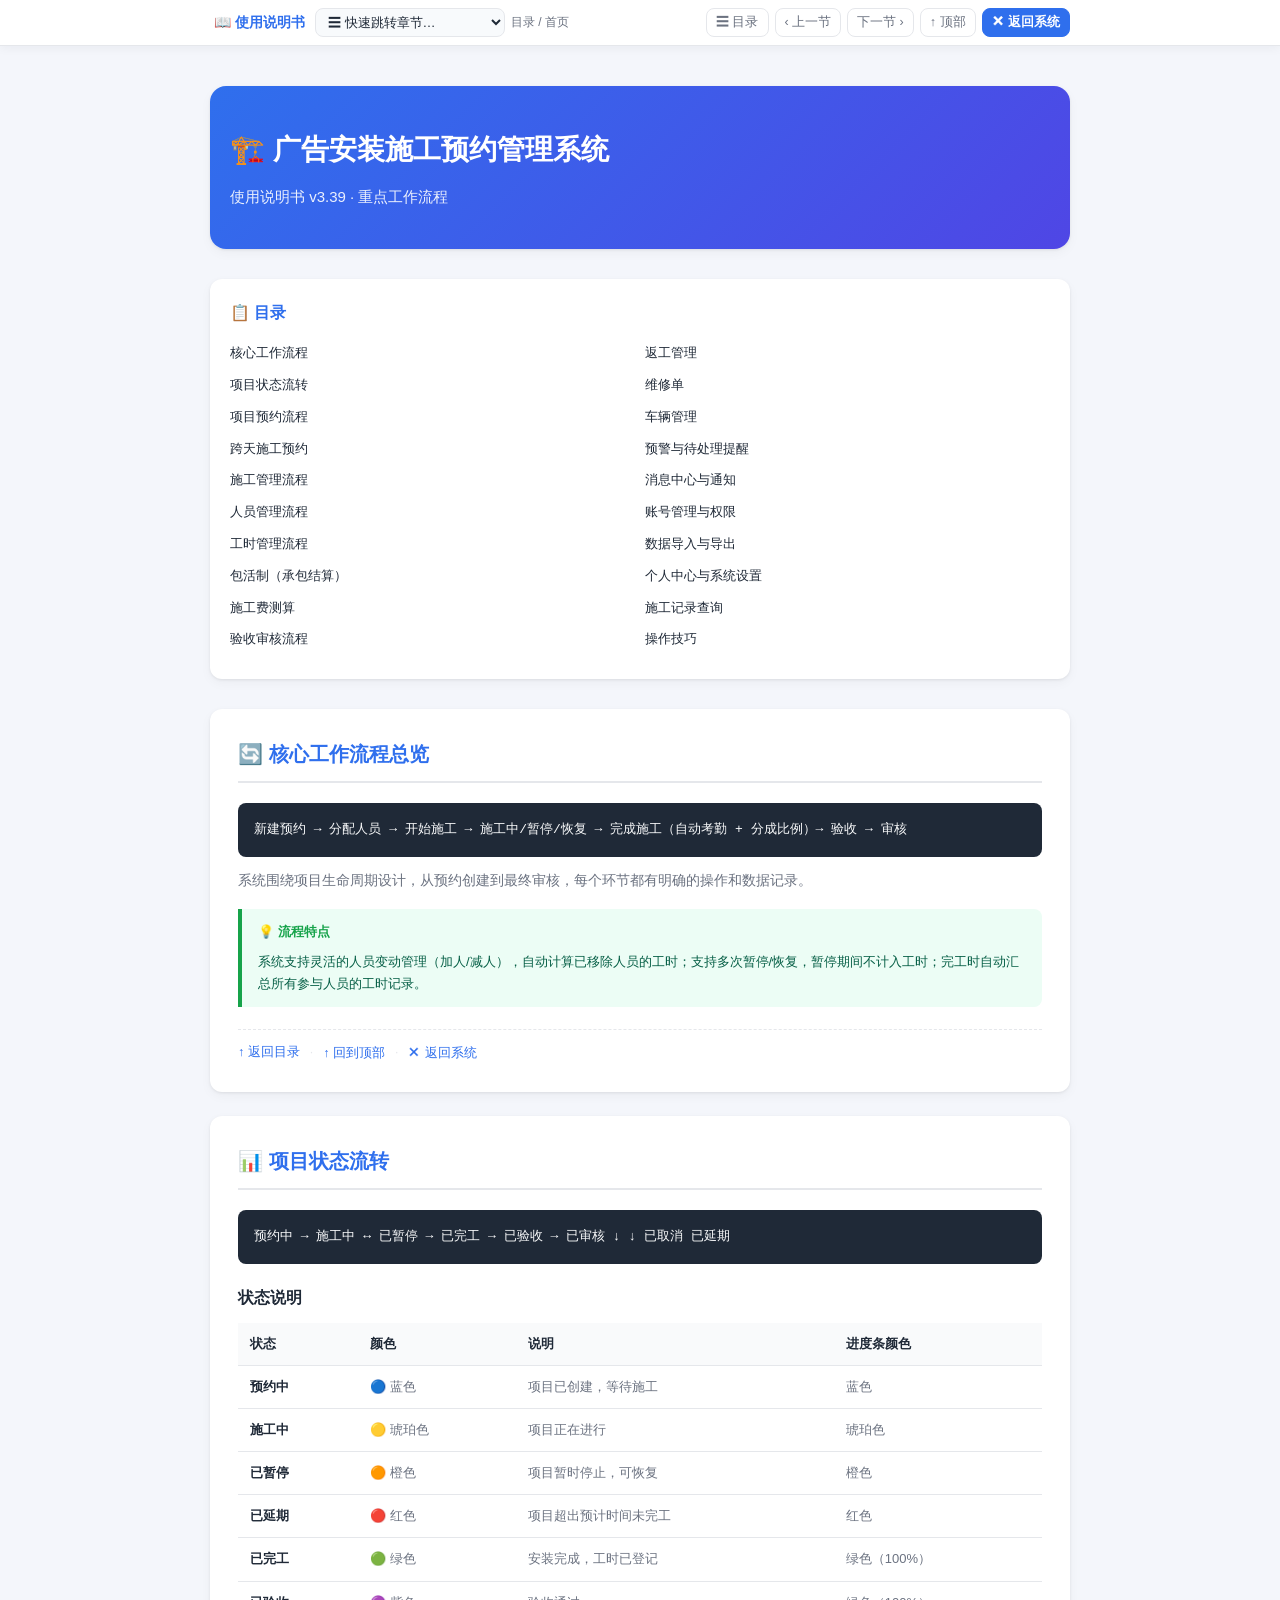
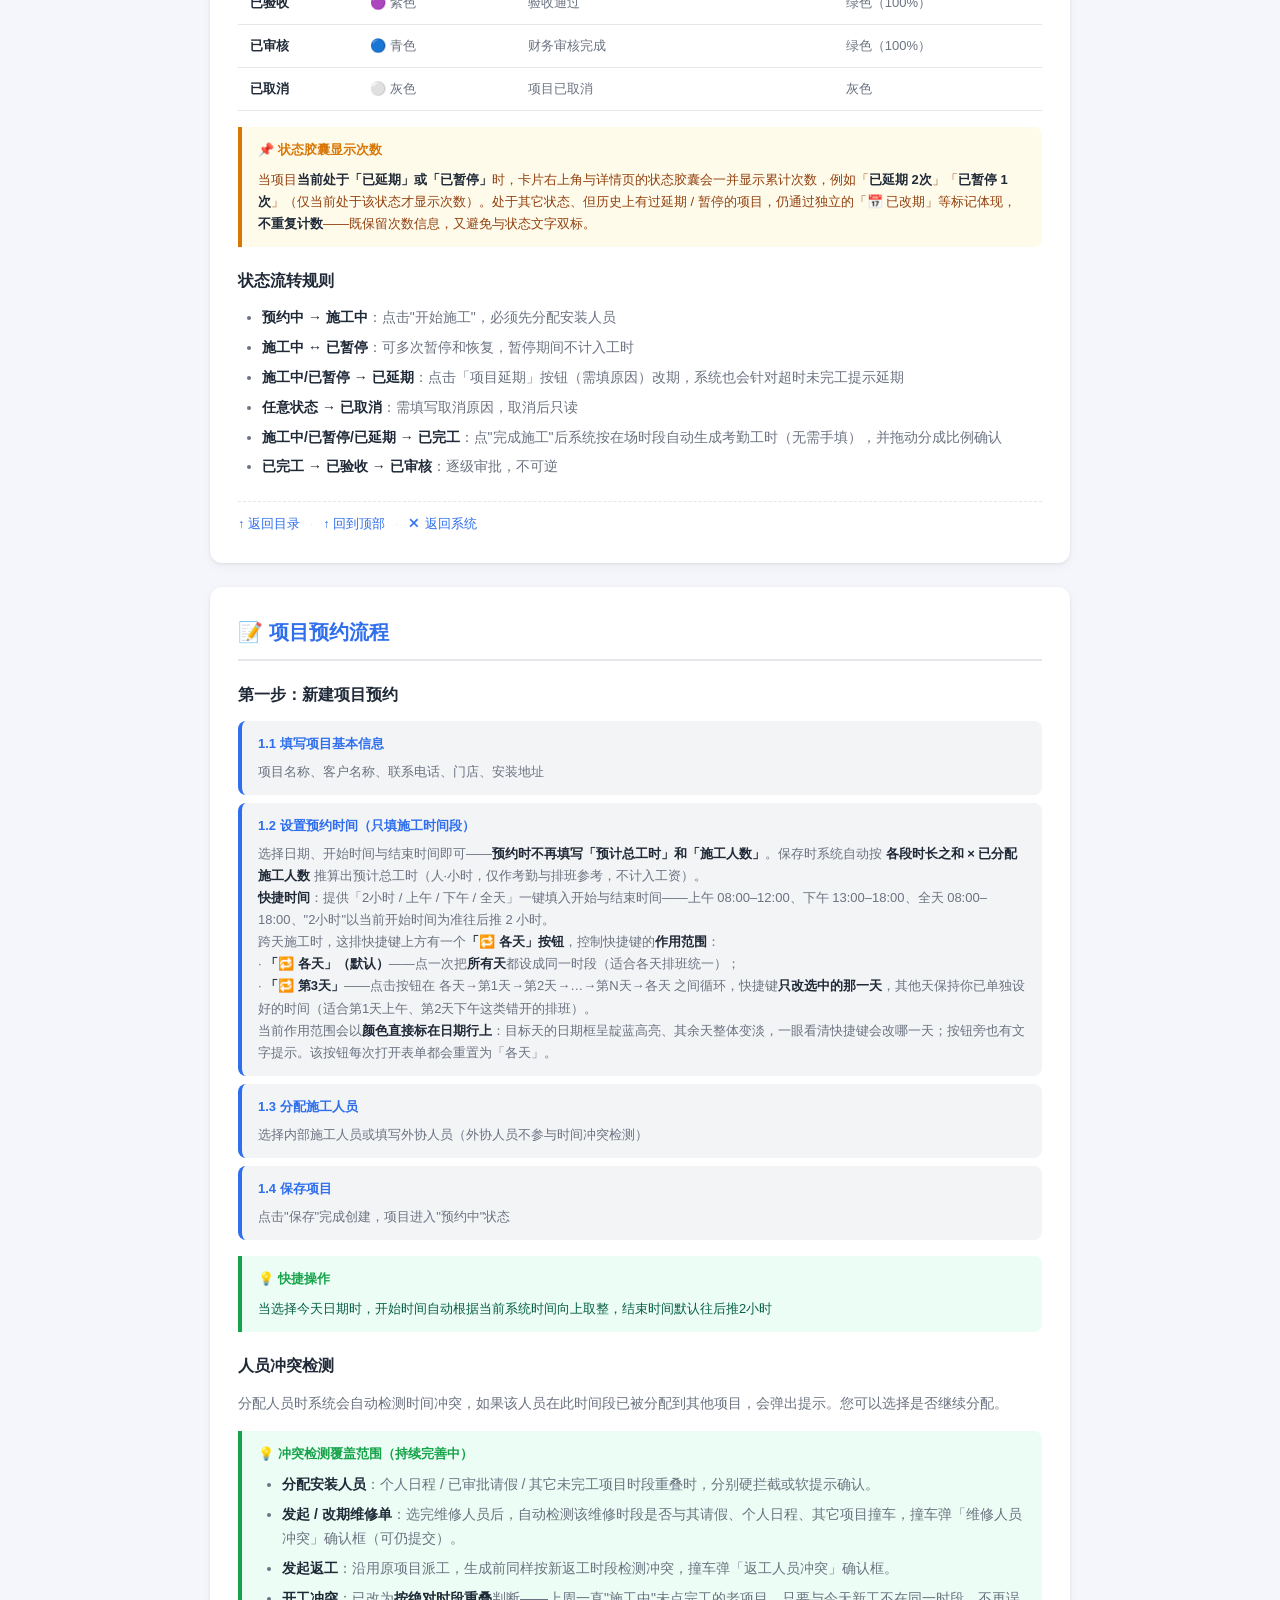
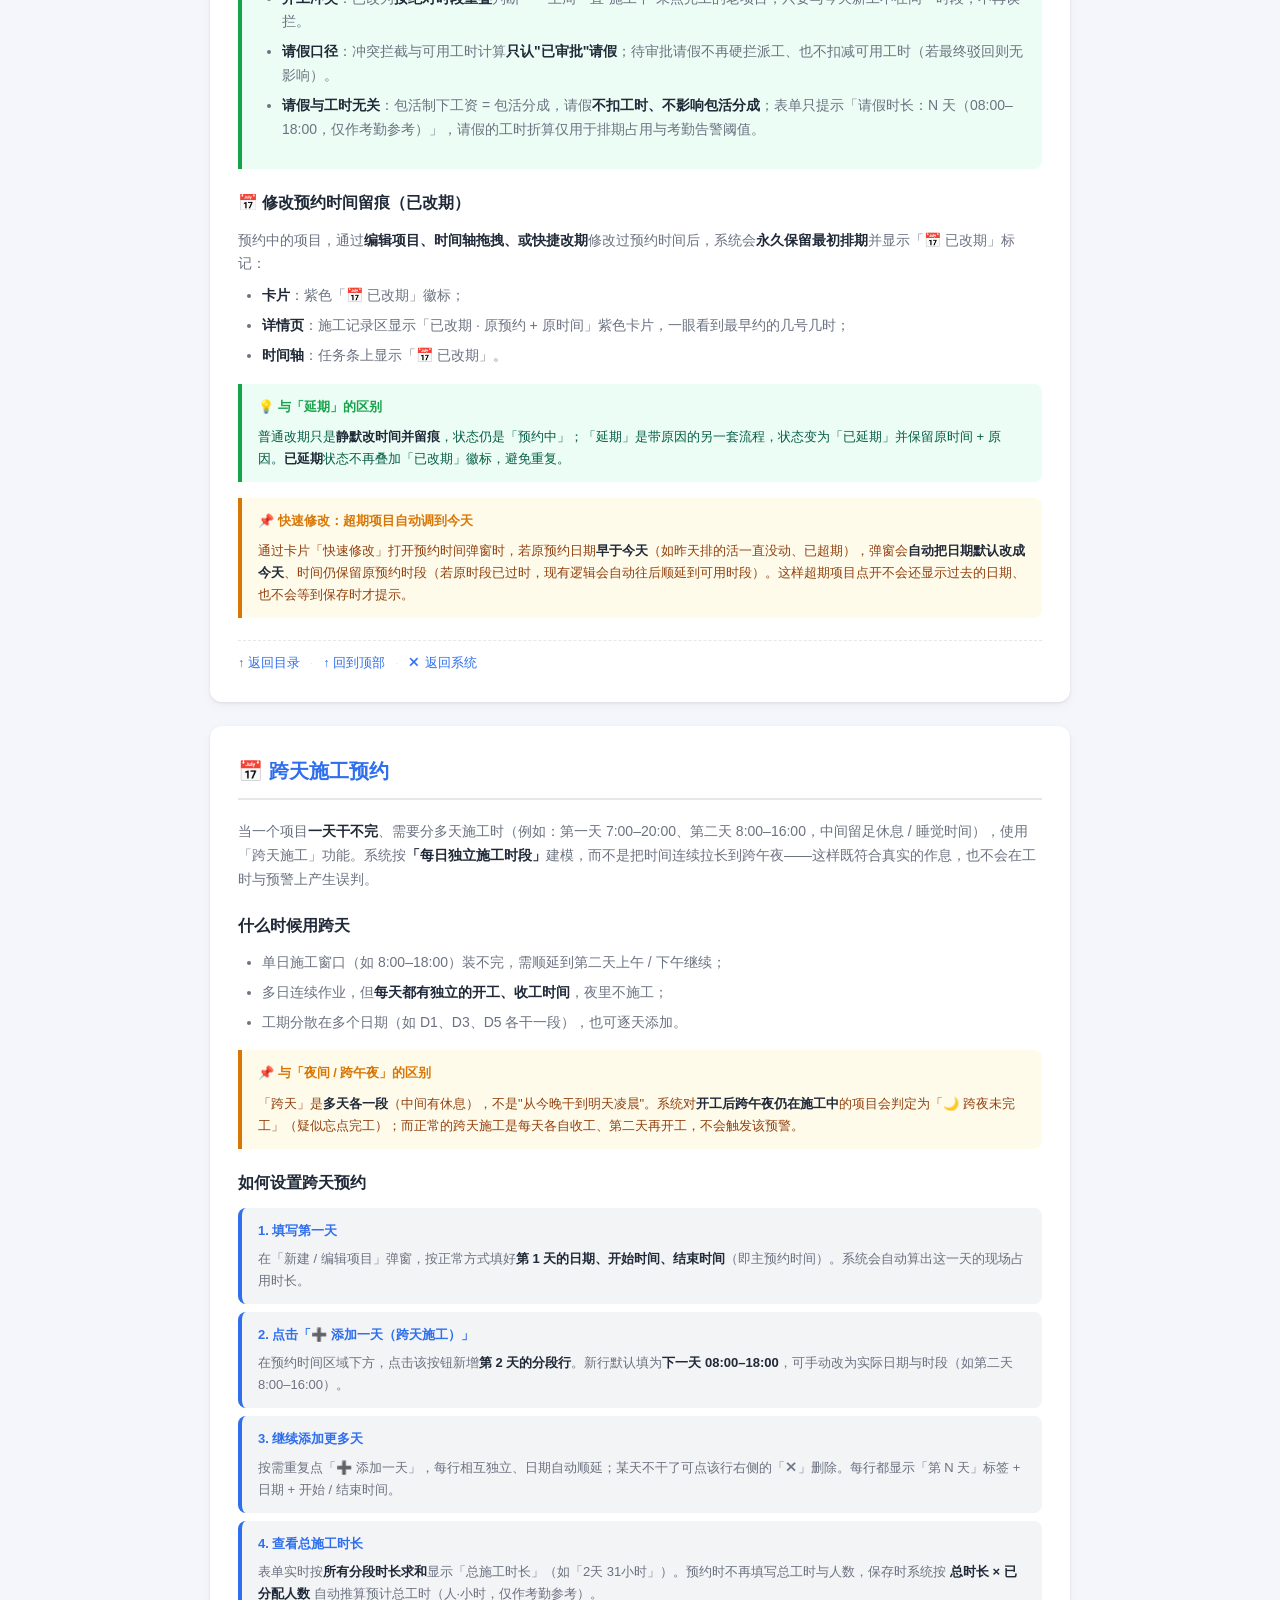
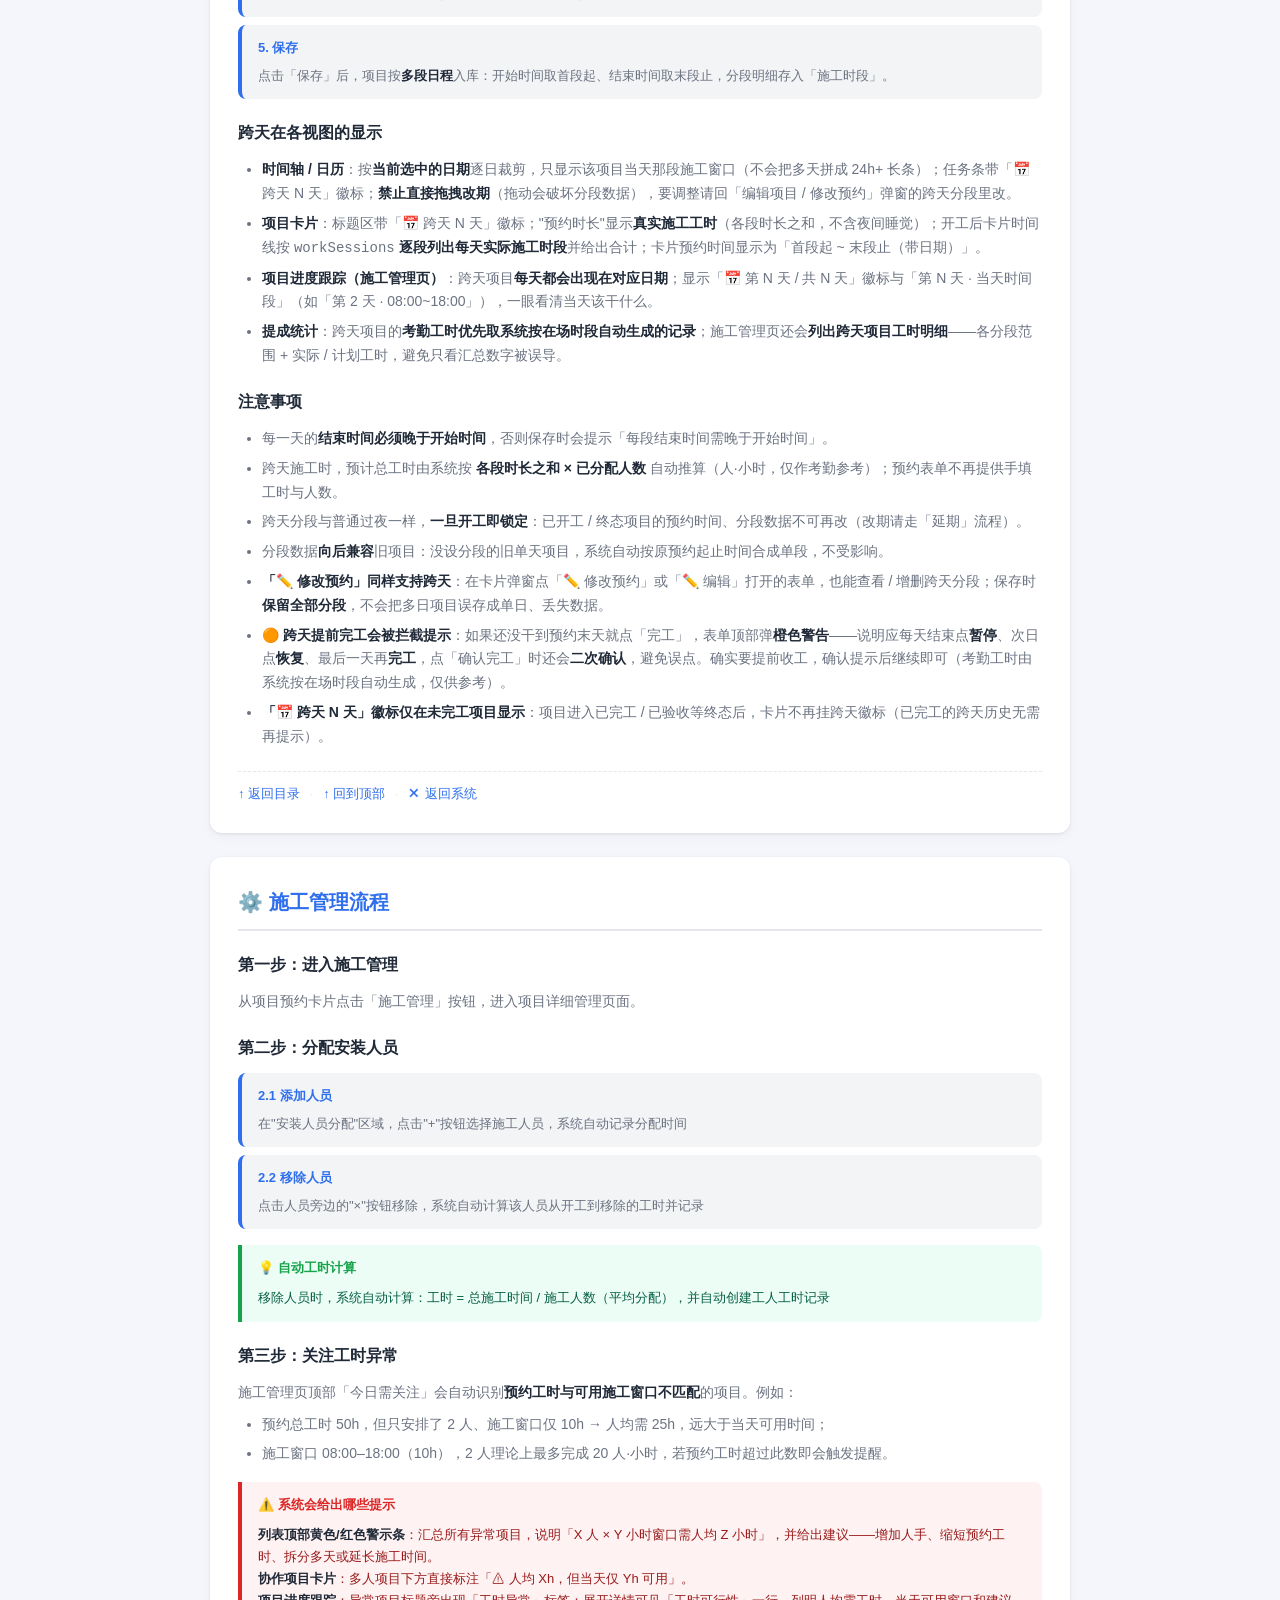
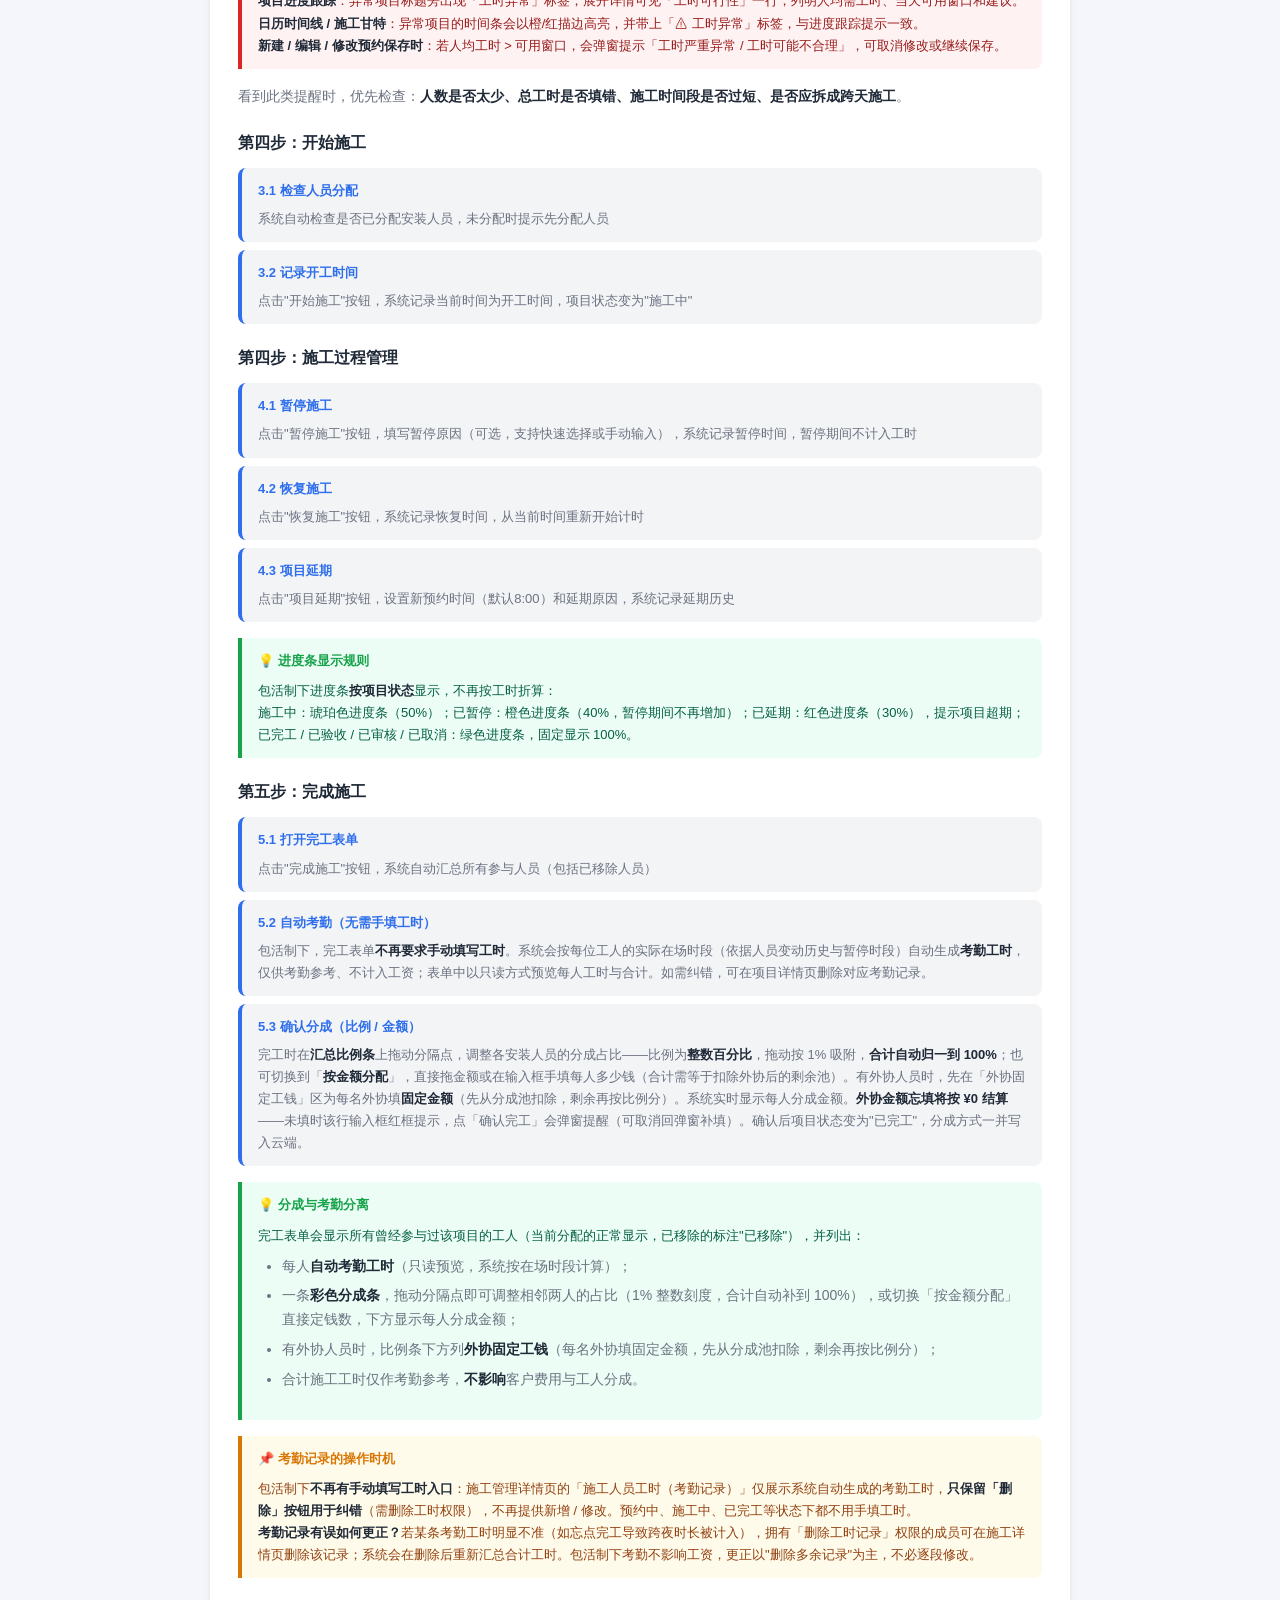
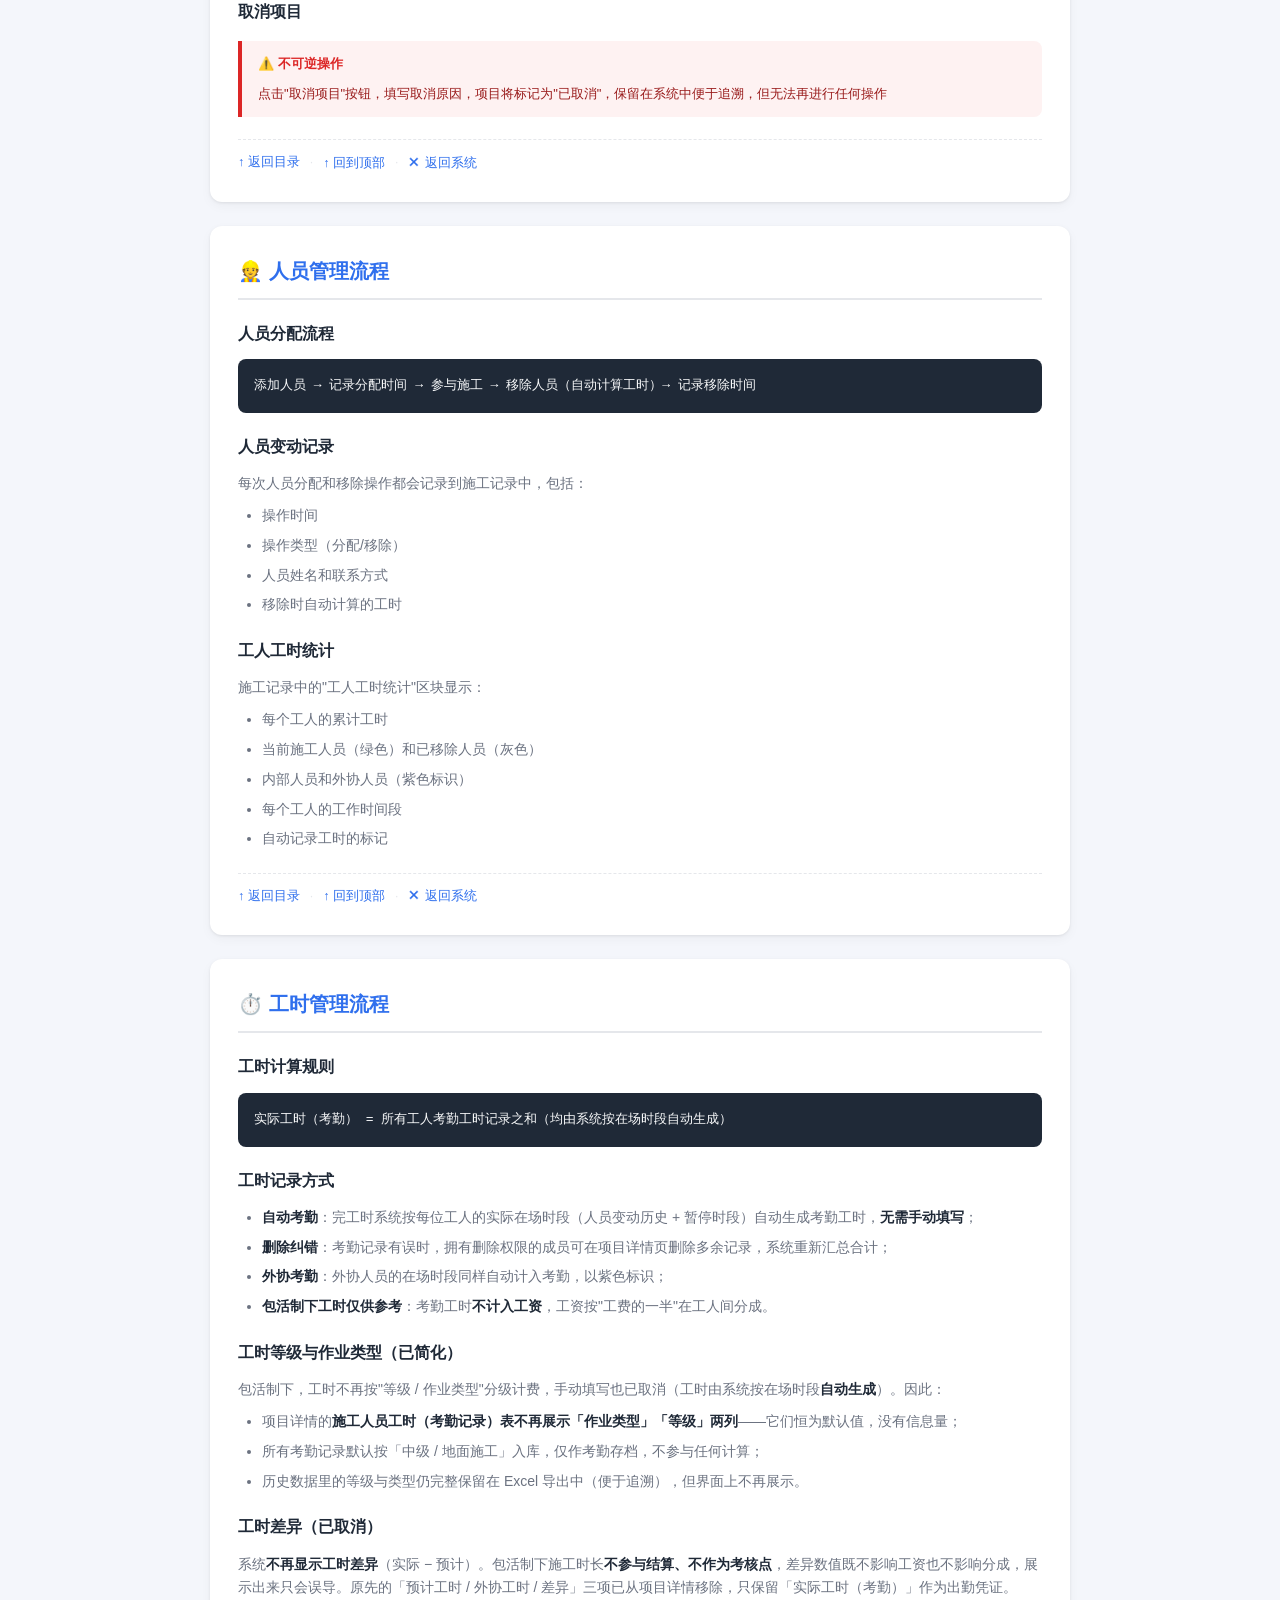
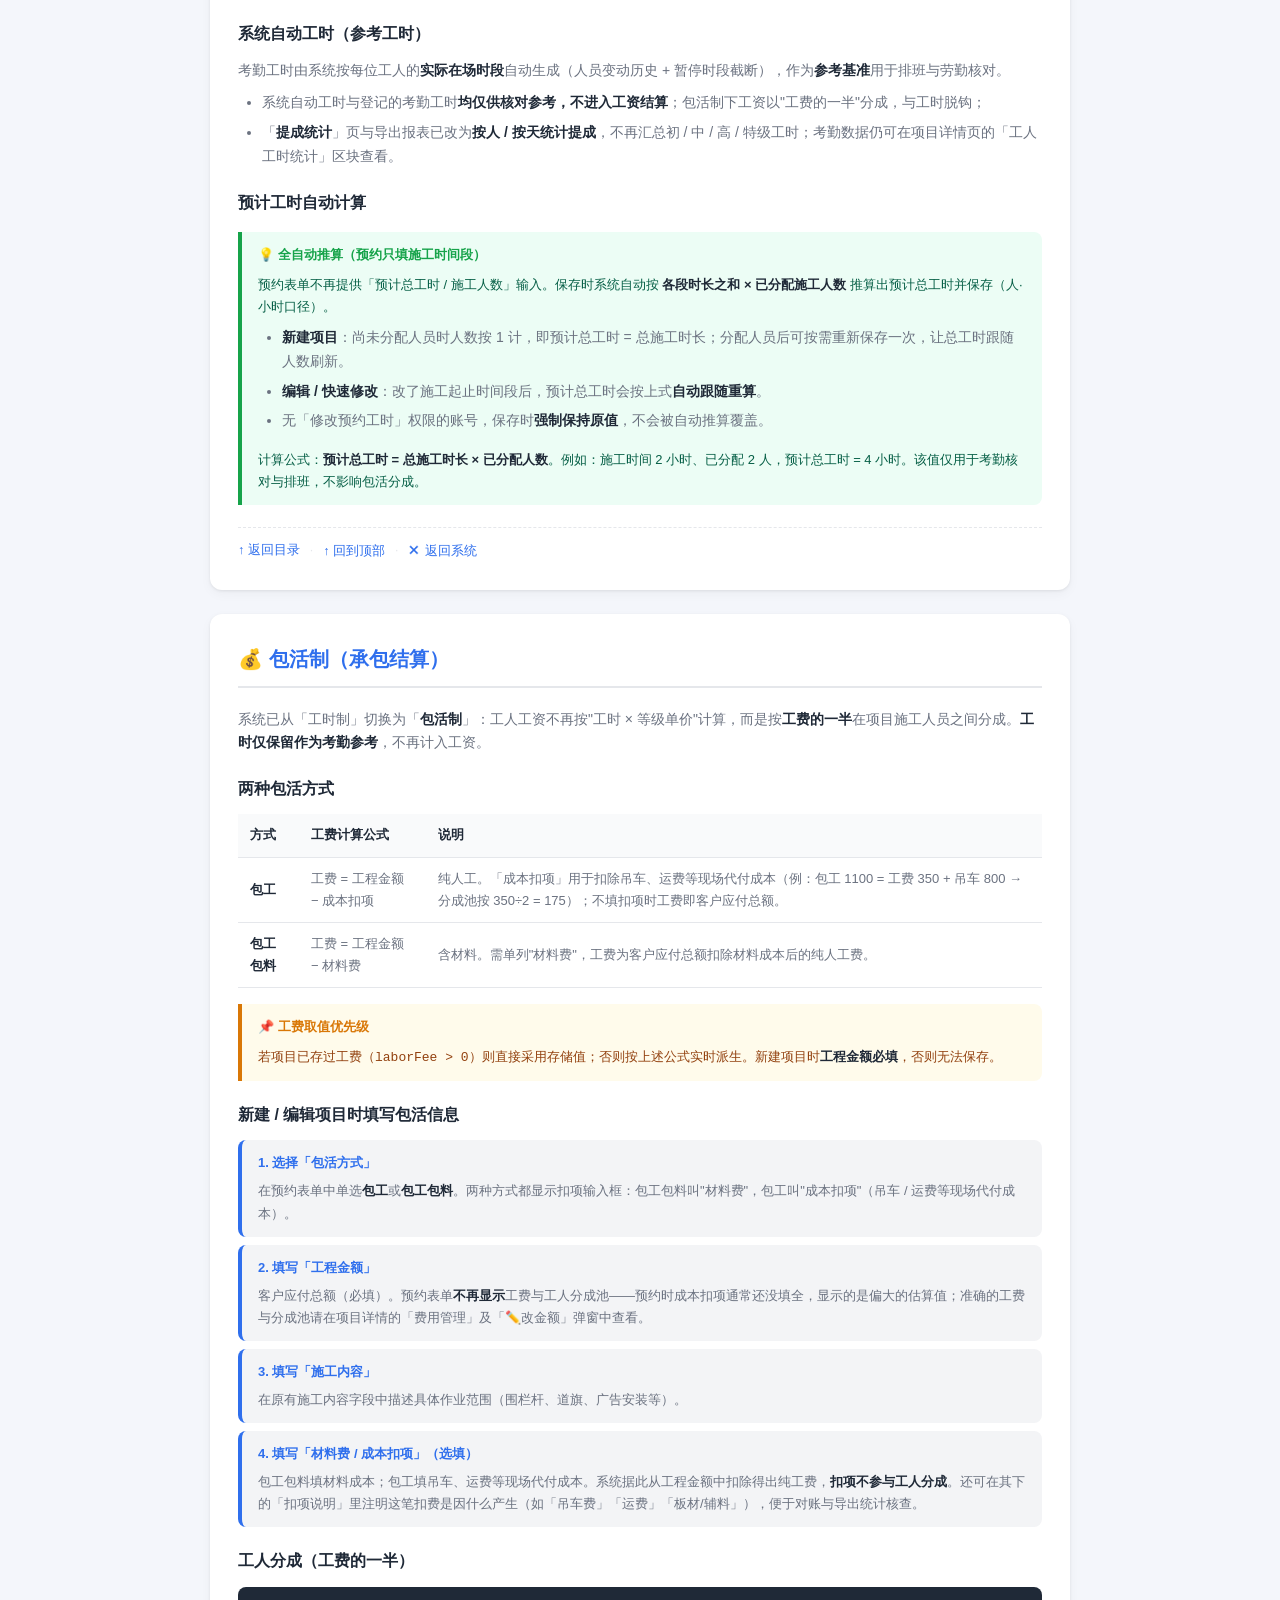
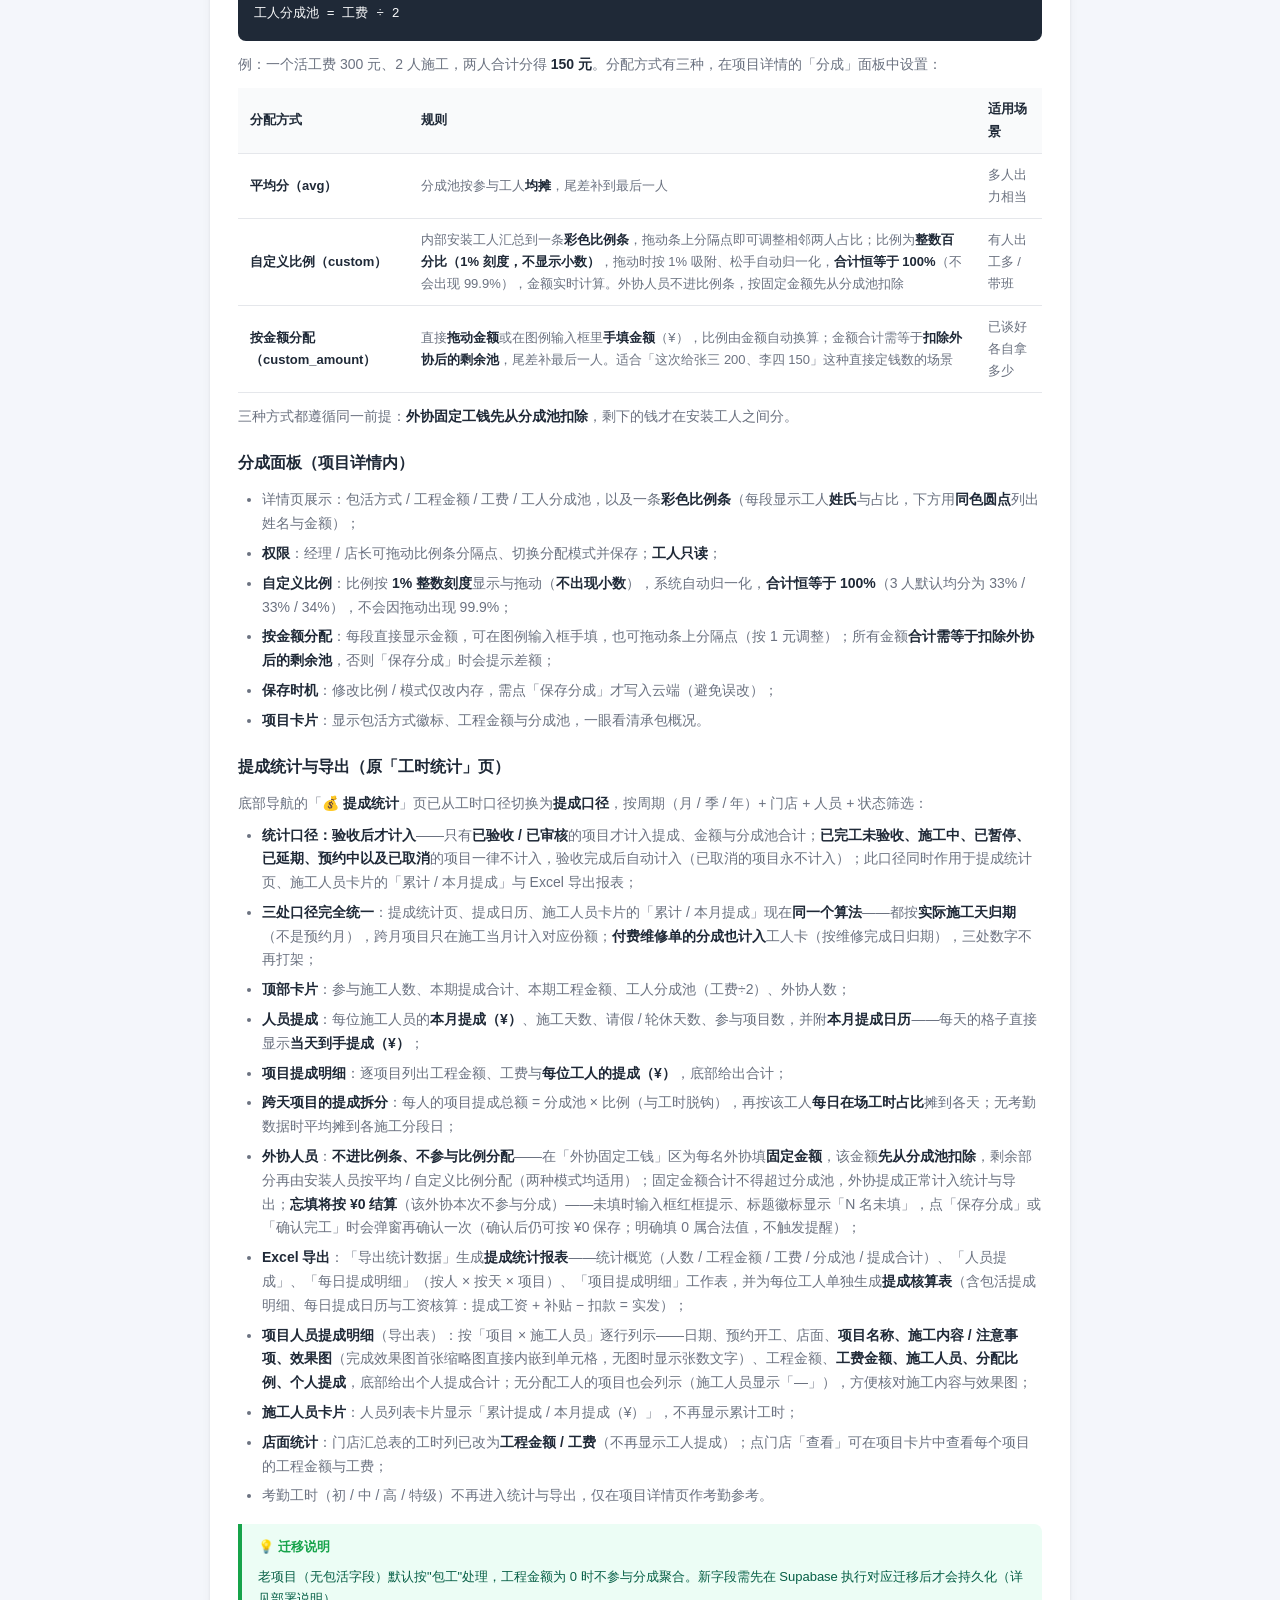
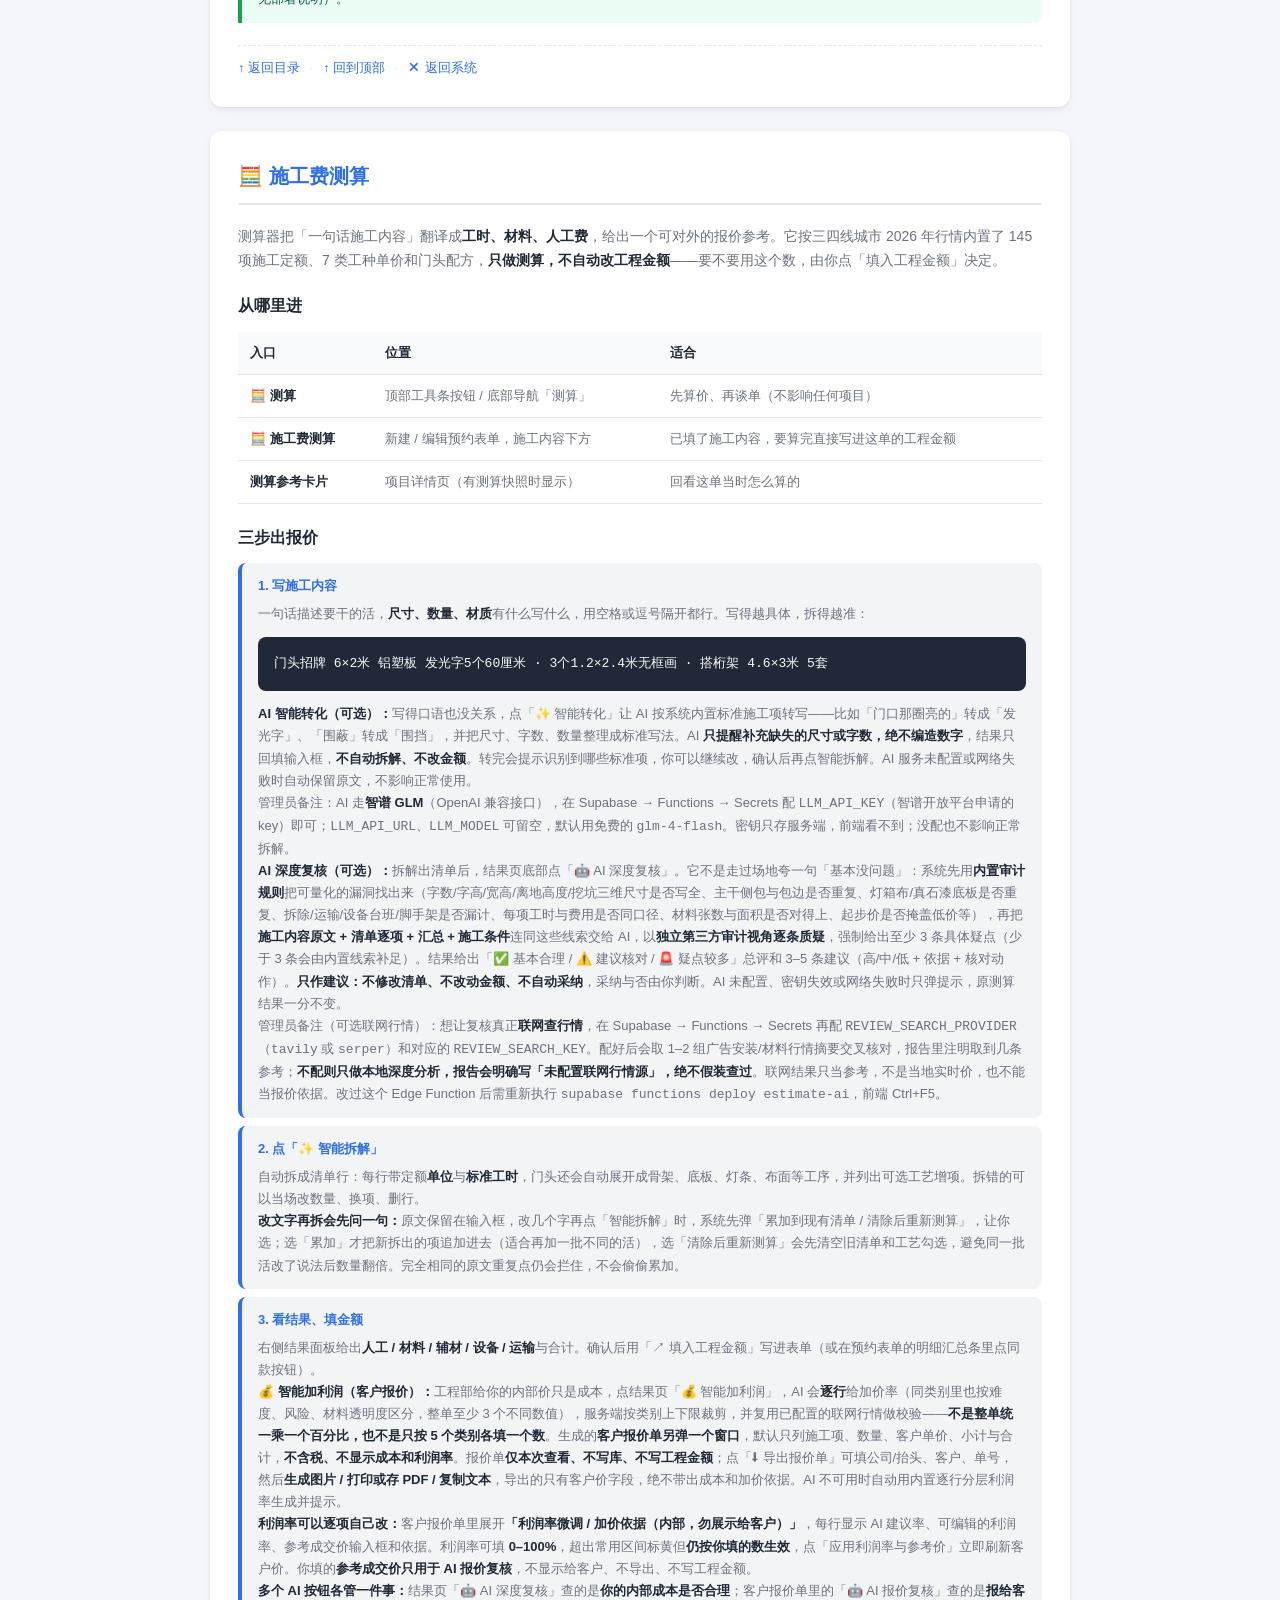
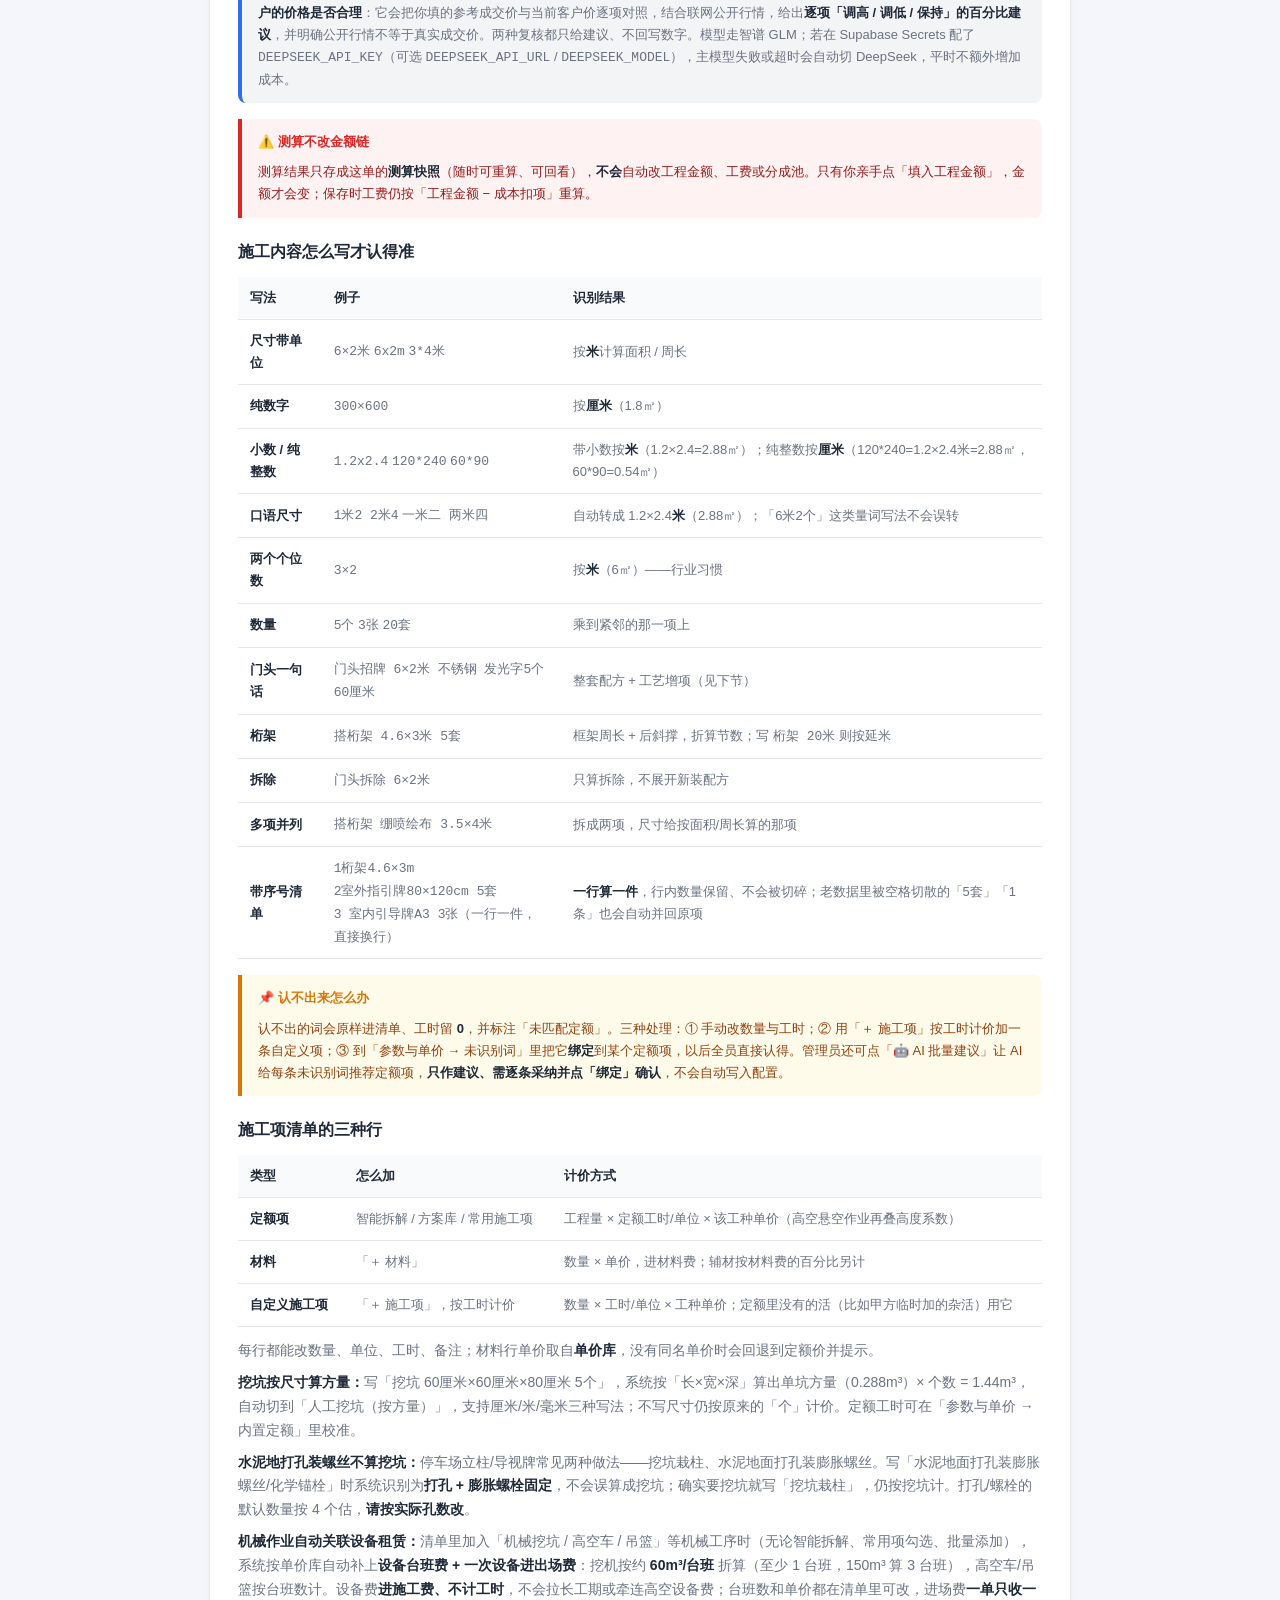
==== help.html @ 2122dee9 "Add files via upload" ====
<!DOCTYPE html>
<html lang="zh-CN">
<head>
  <meta charset="UTF-8" />
  <meta name="viewport" content="width=device-width, initial-scale=1.0" />
  <title>广告安装施工预约管理系统 - 使用说明书</title>
  <style>
    :root {
      --bg: #f4f6fb;
      --card: #ffffff;
      --primary: #2f6fed;
      --primary-dark: #2456c0;
      --text: #1f2937;
      --muted: #6b7280;
      --border: #e5e7eb;
      --success: #16a34a;
      --warn: #d97706;
      --danger: #dc2626;
      --shadow: 0 1px 3px rgba(0, 0, 0, 0.08), 0 4px 12px rgba(0, 0, 0, 0.04);
    }
    * { box-sizing: border-box; }
    body {
      margin: 0;
      font-family: "Microsoft YaHei", "PingFang SC", -apple-system, BlinkMacSystemFont, "Segoe UI", sans-serif;
      background: var(--bg);
      color: var(--text);
      font-size: 14px;
      line-height: 1.7;
    }
    .container {
      max-width: 900px;
      margin: 0 auto;
      padding: 40px 20px;
    }
    .header {
      background: linear-gradient(135deg, var(--primary), #4f46e5);
      color: white;
      padding: 40px 20px;
      margin-bottom: 30px;
      border-radius: 16px;
      box-shadow: var(--shadow);
    }
    .header h1 {
      margin: 0 0 10px;
      font-size: 28px;
      font-weight: 600;
    }
    .header p {
      margin: 0;
      opacity: 0.9;
      font-size: 15px;
    }
    .toc {
      background: var(--card);
      padding: 20px;
      border-radius: 12px;
      margin-bottom: 30px;
      box-shadow: var(--shadow);
    }
    .toc h3 {
      margin: 0 0 15px;
      font-size: 16px;
      color: var(--primary);
    }
    .toc ul {
      list-style: none;
      padding: 0;
      margin: 0;
      columns: 2;
      gap: 10px;
    }
    .toc li {
      margin-bottom: 8px;
    }
    .toc a {
      color: var(--text);
      text-decoration: none;
      font-size: 13px;
    }
    .toc a:hover {
      color: var(--primary);
      text-decoration: underline;
    }
    .section {
      background: var(--card);
      padding: 28px;
      border-radius: 12px;
      margin-bottom: 24px;
      box-shadow: var(--shadow);
    }
    .section h2 {
      margin: 0 0 20px;
      font-size: 20px;
      color: var(--primary);
      border-bottom: 2px solid var(--border);
      padding-bottom: 10px;
    }
    .section h3 {
      margin: 20px 0 12px;
      font-size: 16px;
      color: var(--text);
    }
    .section h4 {
      margin: 16px 0 10px;
      font-size: 14px;
      color: var(--text);
    }
    .section p {
      margin: 8px 0;
      color: var(--muted);
    }
    .section ul, .section ol {
      margin: 8px 0 16px;
      padding-left: 24px;
      color: var(--muted);
    }
    .section li {
      margin-bottom: 6px;
    }
    .section strong {
      color: var(--text);
    }
    table {
      width: 100%;
      border-collapse: collapse;
      margin: 12px 0;
      font-size: 13px;
    }
    th, td {
      padding: 10px 12px;
      text-align: left;
      border-bottom: 1px solid var(--border);
    }
    th {
      background: #f9fafb;
      font-weight: 600;
      color: var(--text);
    }
    td {
      color: var(--muted);
    }
    .note {
      background: #fffbeb;
      border-left: 4px solid var(--warn);
      padding: 12px 16px;
      margin: 16px 0;
      border-radius: 0 8px 8px 0;
    }
    .note h4 {
      margin: 0 0 8px;
      font-size: 13px;
      color: var(--warn);
    }
    .note p {
      margin: 0;
      font-size: 13px;
      color: #92400e;
    }
    .warning {
      background: #fef2f2;
      border-left: 4px solid var(--danger);
      padding: 12px 16px;
      margin: 16px 0;
      border-radius: 0 8px 8px 0;
    }
    .warning h4 {
      margin: 0 0 8px;
      font-size: 13px;
      color: var(--danger);
    }
    .warning p {
      margin: 0;
      font-size: 13px;
      color: #991b1b;
    }
    .tip {
      background: #ecfdf5;
      border-left: 4px solid var(--success);
      padding: 12px 16px;
      margin: 16px 0;
      border-radius: 0 8px 8px 0;
    }
    .tip h4 {
      margin: 0 0 8px;
      font-size: 13px;
      color: var(--success);
    }
    .tip p {
      margin: 0;
      font-size: 13px;
      color: #065f46;
    }
    .code {
      background: #1f2937;
      color: #f9fafb;
      padding: 16px;
      border-radius: 8px;
      font-family: "Consolas", "Monaco", monospace;
      font-size: 13px;
      overflow-x: auto;
      margin: 12px 0;
    }
    .badge {
      display: inline-block;
      padding: 2px 8px;
      background: #e0e7ff;
      color: #4338ca;
      border-radius: 4px;
      font-size: 12px;
      margin-right: 4px;
    }
    .flow-step {
      background: #f3f4f6;
      padding: 12px 16px;
      margin: 8px 0;
      border-radius: 8px;
      border-left: 4px solid var(--primary);
    }
    .flow-step h4 {
      margin: 0 0 6px;
      font-size: 13px;
      color: var(--primary);
    }
    .flow-step p {
      margin: 0;
      font-size: 13px;
      color: var(--muted);
    }
    .footer {
      text-align: center;
      padding: 20px;
      color: var(--muted);
      font-size: 12px;
    }
    /* ===== 阅读导航：iframe 里也能随时回目录 / 跳章节 / 返回系统 ===== */
    .help-nav {
      position: sticky; top: 0; z-index: 50;
      background: rgba(255, 255, 255, 0.96);
      backdrop-filter: blur(8px);
      border-bottom: 1px solid var(--border);
      box-shadow: 0 2px 10px rgba(15, 23, 42, 0.05);
    }
    .help-nav-in {
      max-width: 900px; margin: 0 auto; padding: 8px 20px;
      display: flex; align-items: center; gap: 6px; flex-wrap: wrap;
    }
    .help-nav-home {
      border: none; background: transparent; cursor: pointer;
      font-size: 14px; font-weight: 700; font-family: inherit; color: var(--primary);
      padding: 5px 4px; white-space: nowrap;
    }
    .help-nav-home:hover { color: var(--primary-dark); }
    .help-nav-jump {
      flex: 0 1 190px; min-width: 120px; max-width: 210px;
      padding: 5px 8px; font-size: 13px; font-family: inherit;
      color: var(--text); background: #f8fafc;
      border: 1px solid var(--border); border-radius: 8px; cursor: pointer;
    }
    .help-nav-jump:focus { outline: 2px solid var(--primary); outline-offset: 1px; }
    .help-nav-spacer { flex: 1 1 auto; }
    .help-nav-cur {
      font-size: 12px; color: var(--muted); white-space: nowrap;
      max-width: 160px; overflow: hidden; text-overflow: ellipsis;
    }
    .help-nav-btn, .help-nav-back {
      border: 1px solid var(--border); background: #fff; cursor: pointer;
      font-size: 12.5px; font-family: inherit; color: var(--muted);
      padding: 5px 9px; border-radius: 8px; white-space: nowrap;
      transition: background .15s, color .15s, border-color .15s;
    }
    .help-nav-btn:hover:not(:disabled), .help-nav-back:hover {
      background: #eef2ff; color: var(--primary); border-color: #c7d2fe;
    }
    .help-nav-btn:disabled { opacity: .4; cursor: default; }
    .help-nav-back {
      color: #fff; background: var(--primary); border-color: var(--primary); font-weight: 600;
    }
    .help-nav-back:hover { background: var(--primary-dark); border-color: var(--primary-dark); color: #fff; }
    /* 每节末尾的返回条 */
    .help-back-toc {
      margin-top: 22px; padding-top: 12px; border-top: 1px dashed var(--border);
      display: flex; align-items: center; gap: 10px; flex-wrap: wrap; font-size: 12.5px;
    }
    .help-back-toc a { color: var(--primary); text-decoration: none; }
    .help-back-toc a:hover { text-decoration: underline; }
    .help-back-toc span { color: var(--border); }
    .help-back-toc button {
      border: none; background: transparent; padding: 0; cursor: pointer;
      font-size: 12.5px; font-family: inherit; color: var(--primary);
    }
    .help-back-toc button:hover { text-decoration: underline; }
    /* 右下浮动：滚远了一键回目录 / 回顶部 */
    .help-fab {
      position: fixed; right: 18px; bottom: 18px; z-index: 60;
      display: none; flex-direction: column; gap: 8px;
    }
    .help-fab.show { display: flex; }
    .help-fab button {
      width: 42px; height: 42px; border-radius: 50%; cursor: pointer;
      border: 1px solid var(--border); background: #fff; color: var(--primary);
      font-size: 17px; line-height: 1; box-shadow: 0 4px 14px rgba(15, 23, 42, .16);
      transition: transform .15s, background .15s;
    }
    .help-fab button:hover { background: #eef2ff; transform: translateY(-2px); }
    /* 锚点定位留出导航条高度，别让标题被盖住 */
    .header, .toc, .section { scroll-margin-top: 72px; }
    @media (max-width: 600px) {
      .container {
        padding: 20px 15px;
      }
      .header {
        padding: 25px 15px;
      }
      .header h1 {
        font-size: 22px;
      }
      .section {
        padding: 20px 15px;
      }
      .toc ul {
        columns: 1;
      }
      table {
        font-size: 12px;
      }
      th, td {
        padding: 8px 6px;
      }
      /* 测算章节表格列多、含长代码串，窄屏改固定布局 + 强制换行，避免整页横向溢出 */
      #estimate table {
        table-layout: fixed;
        width: 100%;
      }
      #estimate th, #estimate td {
        word-break: break-word;
        overflow-wrap: anywhere;
      }
      /* 窄屏导航：章节下拉独占第一行，隐藏翻页/顶部（下拉已能跳章节） */
      .help-nav-in { padding: 6px 15px; gap: 5px; }
      .help-nav-home span { display: none; }
      .help-nav-spacer, .help-nav-cur, .help-nav-btn--step { display: none; }
      .help-nav-jump { flex: 1 1 100%; max-width: none; order: -1; }
      .help-nav-back { margin-left: auto; }
      .help-fab { right: 12px; bottom: 12px; }
      .help-fab button { width: 38px; height: 38px; font-size: 16px; }
      .header, .toc, .section { scroll-margin-top: 96px; }
    }
  </style>
</head>
<body>
  <div class="help-nav" id="helpNav">
    <div class="help-nav-in">
      <button class="help-nav-home" onclick="helpGoTop()" title="回到说明书首页">📖 <span>使用说明书</span></button>
      <select class="help-nav-jump" id="helpJump" onchange="helpJumpTo(this.value)" aria-label="快速跳转到章节">
        <option value="">☰ 快速跳转章节…</option>
      </select>
      <span class="help-nav-cur" id="helpCur" title="当前所在章节"></span>
      <span class="help-nav-spacer"></span>
      <button class="help-nav-btn" onclick="helpGoToc()" title="回到目录">☰ 目录</button>
      <button class="help-nav-btn help-nav-btn--step" id="helpPrev" onclick="helpStep(-1)" title="上一节">‹ 上一节</button>
      <button class="help-nav-btn help-nav-btn--step" id="helpNext" onclick="helpStep(1)" title="下一节">下一节 ›</button>
      <button class="help-nav-btn help-nav-btn--step" onclick="helpGoTop()" title="回到顶部">↑ 顶部</button>
      <button class="help-nav-back" onclick="helpBack()" title="关闭说明，回到刚才的界面">✕ 返回系统</button>
    </div>
  </div>
  <div class="help-fab" id="helpFab">
    <button onclick="helpGoToc()" title="回到目录" aria-label="回到目录">☰</button>
    <button onclick="helpGoTop()" title="回到顶部" aria-label="回到顶部">↑</button>
  </div>
  <div class="container">
    <div class="header">
      <h1>🏗️ 广告安装施工预约管理系统</h1>
      <p>使用说明书 v3.39 · 重点工作流程</p>
    </div>

    <div class="toc" id="toc">
      <h3>📋 目录</h3>
      <ul>
        <li><a href="#workflow">核心工作流程</a></li>
        <li><a href="#status">项目状态流转</a></li>
        <li><a href="#project">项目预约流程</a></li>
        <li><a href="#crossday">跨天施工预约</a></li>
        <li><a href="#construction">施工管理流程</a></li>
        <li><a href="#workers">人员管理流程</a></li>
        <li><a href="#hours">工时管理流程</a></li>
        <li><a href="#contract">包活制（承包结算）</a></li>
        <li><a href="#estimate">施工费测算</a></li>
        <li><a href="#review">验收审核流程</a></li>
        <li><a href="#rework">返工管理</a></li>
        <li><a href="#repair">维修单</a></li>
        <li><a href="#vehicle">车辆管理</a></li>
        <li><a href="#reminder">预警与待处理提醒</a></li>
        <li><a href="#notifications">消息中心与通知</a></li>
        <li><a href="#accounts">账号管理与权限</a></li>
        <li><a href="#dataio">数据导入与导出</a></li>
        <li><a href="#settings">个人中心与系统设置</a></li>
        <li><a href="#records">施工记录查询</a></li>
        <li><a href="#tips">操作技巧</a></li>
      </ul>
    </div>

    <div class="section" id="workflow">
      <h2>🔄 核心工作流程总览</h2>
      <div class="code">新建预约 → 分配人员 → 开始施工 → 施工中/暂停/恢复 → 完成施工（自动考勤 + 分成比例）→ 验收 → 审核</div>
      <p>系统围绕项目生命周期设计，从预约创建到最终审核，每个环节都有明确的操作和数据记录。</p>
      
      <div class="tip">
        <h4>💡 流程特点</h4>
        <p>系统支持灵活的人员变动管理（加人/减人），自动计算已移除人员的工时；支持多次暂停/恢复，暂停期间不计入工时；完工时自动汇总所有参与人员的工时记录。</p>
      </div>
    </div>

    <div class="section" id="status">
      <h2>📊 项目状态流转</h2>
      <div class="code">预约中 → 施工中 ↔ 已暂停 → 已完工 → 已验收 → 已审核
   ↓                ↓
  已取消           已延期</div>
      
      <h3>状态说明</h3>
      <table>
        <thead>
          <tr><th>状态</th><th>颜色</th><th>说明</th><th>进度条颜色</th></tr>
        </thead>
        <tbody>
          <tr><td><strong>预约中</strong></td><td>🔵 蓝色</td><td>项目已创建，等待施工</td><td>蓝色</td></tr>
          <tr><td><strong>施工中</strong></td><td>🟡 琥珀色</td><td>项目正在进行</td><td>琥珀色</td></tr>
          <tr><td><strong>已暂停</strong></td><td>🟠 橙色</td><td>项目暂时停止，可恢复</td><td>橙色</td></tr>
          <tr><td><strong>已延期</strong></td><td>🔴 红色</td><td>项目超出预计时间未完工</td><td>红色</td></tr>
          <tr><td><strong>已完工</strong></td><td>🟢 绿色</td><td>安装完成，工时已登记</td><td>绿色（100%）</td></tr>
          <tr><td><strong>已验收</strong></td><td>🟣 紫色</td><td>验收通过</td><td>绿色（100%）</td></tr>
          <tr><td><strong>已审核</strong></td><td>🔵 青色</td><td>财务审核完成</td><td>绿色（100%）</td></tr>
          <tr><td><strong>已取消</strong></td><td>⚪ 灰色</td><td>项目已取消</td><td>灰色</td></tr>
        </tbody>
      </table>

      <div class="note">
        <h4>📌 状态胶囊显示次数</h4>
        <p>当项目<strong>当前处于「已延期」或「已暂停」</strong>时，卡片右上角与详情页的状态胶囊会一并显示累计次数，例如「<strong>已延期 2次</strong>」「<strong>已暂停 1次</strong>」（仅当前处于该状态才显示次数）。处于其它状态、但历史上有过延期 / 暂停的项目，仍通过独立的「📅 已改期」等标记体现，<strong>不重复计数</strong>——既保留次数信息，又避免与状态文字双标。</p>
      </div>

      <h3>状态流转规则</h3>
      <ul>
        <li><strong>预约中 → 施工中</strong>：点击"开始施工"，必须先分配安装人员</li>
        <li><strong>施工中 ↔ 已暂停</strong>：可多次暂停和恢复，暂停期间不计入工时</li>
        <li><strong>施工中/已暂停 → 已延期</strong>：点击「项目延期」按钮（需填原因）改期，系统也会针对超时未完工提示延期</li>
        <li><strong>任意状态 → 已取消</strong>：需填写取消原因，取消后只读</li>
        <li><strong>施工中/已暂停/已延期 → 已完工</strong>：点"完成施工"后系统按在场时段自动生成考勤工时（无需手填），并拖动分成比例确认</li>
        <li><strong>已完工 → 已验收 → 已审核</strong>：逐级审批，不可逆</li>
      </ul>
    </div>

    <div class="section" id="project">
      <h2>📝 项目预约流程</h2>
      
      <h3>第一步：新建项目预约</h3>
      <div class="flow-step">
        <h4>1.1 填写项目基本信息</h4>
        <p>项目名称、客户名称、联系电话、门店、安装地址</p>
      </div>
      <div class="flow-step">
        <h4>1.2 设置预约时间（只填施工时间段）</h4>
        <p>选择日期、开始时间与结束时间即可——<strong>预约时不再填写「预计总工时」和「施工人数」</strong>。保存时系统自动按 <strong>各段时长之和 × 已分配施工人数</strong> 推算出预计总工时（人·小时，仅作考勤与排班参考，不计入工资）。</p>
        <p><strong>快捷时间</strong>：提供「2小时 / 上午 / 下午 / 全天」一键填入开始与结束时间——上午 08:00–12:00、下午 13:00–18:00、全天 08:00–18:00、"2小时"以当前开始时间为准往后推 2 小时。<br/>
        跨天施工时，这排快捷键上方有一个<strong>「🔁 各天」按钮</strong>，控制快捷键的<strong>作用范围</strong>：<br/>
        · <strong>「🔁 各天」（默认）</strong>——点一次把<strong>所有天</strong>都设成同一时段（适合各天排班统一）；<br/>
        · <strong>「🔁 第3天」</strong>——点击按钮在 各天→第1天→第2天→…→第N天→各天 之间循环，快捷键<strong>只改选中的那一天</strong>，其他天保持你已单独设好的时间（适合第1天上午、第2天下午这类错开的排班）。<br/>
        当前作用范围会以<strong>颜色直接标在日期行上</strong>：目标天的日期框呈靛蓝高亮、其余天整体变淡，一眼看清快捷键会改哪一天；按钮旁也有文字提示。该按钮每次打开表单都会重置为「各天」。</p>
      </div>
      <div class="flow-step">
        <h4>1.3 分配施工人员</h4>
        <p>选择内部施工人员或填写外协人员（外协人员不参与时间冲突检测）</p>
      </div>
      <div class="flow-step">
        <h4>1.4 保存项目</h4>
        <p>点击"保存"完成创建，项目进入"预约中"状态</p>
      </div>

      <div class="tip">
        <h4>💡 快捷操作</h4>
        <p>当选择今天日期时，开始时间自动根据当前系统时间向上取整，结束时间默认往后推2小时</p>
      </div>

      <h3>人员冲突检测</h3>
      <p>分配人员时系统会自动检测时间冲突，如果该人员在此时间段已被分配到其他项目，会弹出提示。您可以选择是否继续分配。</p>
      <div class="tip">
        <h4>💡 冲突检测覆盖范围（持续完善中）</h4>
        <ul>
          <li><strong>分配安装人员</strong>：个人日程 / 已审批请假 / 其它未完工项目时段重叠时，分别硬拦截或软提示确认。</li>
          <li><strong>发起 / 改期维修单</strong>：选完维修人员后，自动检测该维修时段是否与其请假、个人日程、其它项目撞车，撞车弹「维修人员冲突」确认框（可仍提交）。</li>
          <li><strong>发起返工</strong>：沿用原项目派工，生成前同样按新返工时段检测冲突，撞车弹「返工人员冲突」确认框。</li>
          <li><strong>开工冲突</strong>：已改为<strong>按绝对时段重叠</strong>判断——上周一直"施工中"未点完工的老项目，只要与今天新工不在同一时段，不再误拦。</li>
          <li><strong>请假口径</strong>：冲突拦截与可用工时计算<strong>只认"已审批"请假</strong>；待审批请假不再硬拦派工、也不扣减可用工时（若最终驳回则无影响）。</li>
          <li><strong>请假与工时无关</strong>：包活制下工资 = 包活分成，请假<strong>不扣工时、不影响包活分成</strong>；表单只提示「请假时长：N 天（08:00–18:00，仅作考勤参考）」，请假的工时折算仅用于排期占用与考勤告警阈值。</li>
        </ul>
      </div>

      <h3>📅 修改预约时间留痕（已改期）</h3>
      <p>预约中的项目，通过<strong>编辑项目、时间轴拖拽、或快捷改期</strong>修改过预约时间后，系统会<strong>永久保留最初排期</strong>并显示「📅 已改期」标记：</p>
      <ul>
        <li><strong>卡片</strong>：紫色「📅 已改期」徽标；</li>
        <li><strong>详情页</strong>：施工记录区显示「已改期 · 原预约 + 原时间」紫色卡片，一眼看到最早约的几号几时；</li>
        <li><strong>时间轴</strong>：任务条上显示「📅 已改期」。</li>
      </ul>
      <div class="tip">
        <h4>💡 与「延期」的区别</h4>
        <p>普通改期只是<strong>静默改时间并留痕</strong>，状态仍是「预约中」；「延期」是带原因的另一套流程，状态变为「已延期」并保留原时间 + 原因。<strong>已延期</strong>状态不再叠加「已改期」徽标，避免重复。</p>
      </div>
      <div class="note">
        <h4>📌 快速修改：超期项目自动调到今天</h4>
        <p>通过卡片「快速修改」打开预约时间弹窗时，若原预约日期<strong>早于今天</strong>（如昨天排的活一直没动、已超期），弹窗会<strong>自动把日期默认改成今天</strong>、时间仍保留原预约时段（若原时段已过时，现有逻辑会自动往后顺延到可用时段）。这样超期项目点开不会还显示过去的日期、也不会等到保存时才提示。</p>
      </div>
    </div>

    <div class="section" id="crossday">
      <h2>📅 跨天施工预约</h2>
      <p>当一个项目<strong>一天干不完</strong>、需要分多天施工时（例如：第一天 7:00–20:00、第二天 8:00–16:00，中间留足休息 / 睡觉时间），使用「跨天施工」功能。系统按<strong>「每日独立施工时段」</strong>建模，而不是把时间连续拉长到跨午夜——这样既符合真实的作息，也不会在工时与预警上产生误判。</p>

      <h3>什么时候用跨天</h3>
      <ul>
        <li>单日施工窗口（如 8:00–18:00）装不完，需顺延到第二天上午 / 下午继续；</li>
        <li>多日连续作业，但<strong>每天都有独立的开工、收工时间</strong>，夜里不施工；</li>
        <li>工期分散在多个日期（如 D1、D3、D5 各干一段），也可逐天添加。</li>
      </ul>
      <div class="note">
        <h4>📌 与「夜间 / 跨午夜」的区别</h4>
        <p>「跨天」是<strong>多天各一段</strong>（中间有休息），不是"从今晚干到明天凌晨"。系统对<strong>开工后跨午夜仍在施工中</strong>的项目会判定为「🌙 跨夜未完工」（疑似忘点完工）；而正常的跨天施工是每天各自收工、第二天再开工，不会触发该预警。</p>
      </div>

      <h3>如何设置跨天预约</h3>
      <div class="flow-step">
        <h4>1. 填写第一天</h4>
        <p>在「新建 / 编辑项目」弹窗，按正常方式填好<strong>第 1 天的日期、开始时间、结束时间</strong>（即主预约时间）。系统会自动算出这一天的现场占用时长。</p>
      </div>
      <div class="flow-step">
        <h4>2. 点击「➕ 添加一天（跨天施工）」</h4>
        <p>在预约时间区域下方，点击该按钮新增<strong>第 2 天的分段行</strong>。新行默认填为<strong>下一天 08:00–18:00</strong>，可手动改为实际日期与时段（如第二天 8:00–16:00）。</p>
      </div>
      <div class="flow-step">
        <h4>3. 继续添加更多天</h4>
        <p>按需重复点「➕ 添加一天」，每行相互独立、日期自动顺延；某天不干了可点该行右侧的「✕」删除。每行都显示「第 N 天」标签 + 日期 + 开始 / 结束时间。</p>
      </div>
      <div class="flow-step">
        <h4>4. 查看总施工时长</h4>
        <p>表单实时按<strong>所有分段时长求和</strong>显示「总施工时长」（如「2天 31小时」）。预约时不再填写总工时与人数，保存时系统按 <strong>总时长 × 已分配人数</strong> 自动推算预计总工时（人·小时，仅作考勤参考）。</p>
      </div>
      <div class="flow-step">
        <h4>5. 保存</h4>
        <p>点击「保存」后，项目按<strong>多段日程</strong>入库：开始时间取首段起、结束时间取末段止，分段明细存入「施工时段」。</p>
      </div>

      <h3>跨天在各视图的显示</h3>
      <ul>
        <li><strong>时间轴 / 日历</strong>：按<strong>当前选中的日期</strong>逐日裁剪，只显示该项目当天那段施工窗口（不会把多天拼成 24h+ 长条）；任务条带「📅 跨天 N 天」徽标；<strong>禁止直接拖拽改期</strong>（拖动会破坏分段数据），要调整请回「编辑项目 / 修改预约」弹窗的跨天分段里改。</li>
        <li><strong>项目卡片</strong>：标题区带「📅 跨天 N 天」徽标；"预约时长"显示<strong>真实施工工时</strong>（各段时长之和，不含夜间睡觉）；开工后卡片时间线按 <code>workSessions</code> <strong>逐段列出每天实际施工时段</strong>并给出合计；卡片预约时间显示为「首段起 ~ 末段止（带日期）」。</li>
        <li><strong>项目进度跟踪（施工管理页）</strong>：跨天项目<strong>每天都会出现在对应日期</strong>；显示「📅 第 N 天 / 共 N 天」徽标与「第 N 天 · 当天时间段」（如「第 2 天 · 08:00~18:00」），一眼看清当天该干什么。</li>
        <li><strong>提成统计</strong>：跨天项目的<strong>考勤工时优先取系统按在场时段自动生成的记录</strong>；施工管理页还会<strong>列出跨天项目工时明细</strong>——各分段范围 + 实际 / 计划工时，避免只看汇总数字被误导。</li>
      </ul>

      <h3>注意事项</h3>
      <ul>
        <li>每一天的<strong>结束时间必须晚于开始时间</strong>，否则保存时会提示「每段结束时间需晚于开始时间」。</li>
        <li>跨天施工时，预计总工时由系统按 <strong>各段时长之和 × 已分配人数</strong> 自动推算（人·小时，仅作考勤参考）；预约表单不再提供手填工时与人数。</li>
        <li>跨天分段与普通过夜一样，<strong>一旦开工即锁定</strong>：已开工 / 终态项目的预约时间、分段数据不可再改（改期请走「延期」流程）。</li>
        <li>分段数据<strong>向后兼容</strong>旧项目：没设分段的旧单天项目，系统自动按原预约起止时间合成单段，不受影响。</li>
        <li><strong>「✏️ 修改预约」同样支持跨天</strong>：在卡片弹窗点「✏️ 修改预约」或「✏️ 编辑」打开的表单，也能查看 / 增删跨天分段；保存时<strong>保留全部分段</strong>，不会把多日项目误存成单日、丢失数据。</li>
        <li><strong>🟠 跨天提前完工会被拦截提示</strong>：如果还没干到预约末天就点「完工」，表单顶部弹<strong>橙色警告</strong>——说明应每天结束点<strong>暂停</strong>、次日点<strong>恢复</strong>、最后一天再<strong>完工</strong>，点「确认完工」时还会<strong>二次确认</strong>，避免误点。确实要提前收工，确认提示后继续即可（考勤工时由系统按在场时段自动生成，仅供参考）。</li>
        <li><strong>「📅 跨天 N 天」徽标仅在未完工项目显示</strong>：项目进入已完工 / 已验收等终态后，卡片不再挂跨天徽标（已完工的跨天历史无需再提示）。</li>
      </ul>
    </div>

    <div class="section" id="construction">
      <h2>⚙️ 施工管理流程</h2>
      
      <h3>第一步：进入施工管理</h3>
      <p>从项目预约卡片点击「施工管理」按钮，进入项目详细管理页面。</p>

      <h3>第二步：分配安装人员</h3>
      <div class="flow-step">
        <h4>2.1 添加人员</h4>
        <p>在"安装人员分配"区域，点击"+"按钮选择施工人员，系统自动记录分配时间</p>
      </div>
      <div class="flow-step">
        <h4>2.2 移除人员</h4>
        <p>点击人员旁边的"×"按钮移除，系统自动计算该人员从开工到移除的工时并记录</p>
      </div>

      <div class="tip">
        <h4>💡 自动工时计算</h4>
        <p>移除人员时，系统自动计算：工时 = 总施工时间 / 施工人数（平均分配），并自动创建工人工时记录</p>
      </div>

      <h3>第三步：关注工时异常</h3>
      <p>施工管理页顶部「今日需关注」会自动识别<strong>预约工时与可用施工窗口不匹配</strong>的项目。例如：</p>
      <ul>
        <li>预约总工时 50h，但只安排了 2 人、施工窗口仅 10h → 人均需 25h，远大于当天可用时间；</li>
        <li>施工窗口 08:00–18:00（10h），2 人理论上最多完成 20 人·小时，若预约工时超过此数即会触发提醒。</li>
      </ul>
      <div class="warning">
        <h4>⚠️ 系统会给出哪些提示</h4>
        <p><strong>列表顶部黄色/红色警示条</strong>：汇总所有异常项目，说明「X 人 × Y 小时窗口需人均 Z 小时」，并给出建议——增加人手、缩短预约工时、拆分多天或延长施工时间。</p>
        <p><strong>协作项目卡片</strong>：多人项目下方直接标注「⚠ 人均 Xh，但当天仅 Yh 可用」。</p>
        <p><strong>项目进度跟踪</strong>：异常项目标题旁出现「工时异常」标签；展开详情可见「工时可行性」一行，列明人均需工时、当天可用窗口和建议。</p>
        <p><strong>日历时间线 / 施工甘特</strong>：异常项目的时间条会以橙/红描边高亮，并带上「⚠ 工时异常」标签，与进度跟踪提示一致。</p>
        <p><strong>新建 / 编辑 / 修改预约保存时</strong>：若人均工时 > 可用窗口，会弹窗提示「工时严重异常 / 工时可能不合理」，可取消修改或继续保存。</p>
      </div>
      <p>看到此类提醒时，优先检查：<strong>人数是否太少、总工时是否填错、施工时间段是否过短、是否应拆成跨天施工</strong>。</p>

      <h3>第四步：开始施工</h3>
      <div class="flow-step">
        <h4>3.1 检查人员分配</h4>
        <p>系统自动检查是否已分配安装人员，未分配时提示先分配人员</p>
      </div>
      <div class="flow-step">
        <h4>3.2 记录开工时间</h4>
        <p>点击"开始施工"按钮，系统记录当前时间为开工时间，项目状态变为"施工中"</p>
      </div>

      <h3>第四步：施工过程管理</h3>
      <div class="flow-step">
        <h4>4.1 暂停施工</h4>
        <p>点击"暂停施工"按钮，填写暂停原因（可选，支持快速选择或手动输入），系统记录暂停时间，暂停期间不计入工时</p>
      </div>
      <div class="flow-step">
        <h4>4.2 恢复施工</h4>
        <p>点击"恢复施工"按钮，系统记录恢复时间，从当前时间重新开始计时</p>
      </div>
      <div class="flow-step">
        <h4>4.3 项目延期</h4>
        <p>点击"项目延期"按钮，设置新预约时间（默认8:00）和延期原因，系统记录延期历史</p>
      </div>

      <div class="tip">
        <h4>💡 进度条显示规则</h4>
        <p>包活制下进度条<strong>按项目状态</strong>显示，不再按工时折算：</p>
        <p>施工中：琥珀色进度条（50%）；已暂停：橙色进度条（40%，暂停期间不再增加）；已延期：红色进度条（30%），提示项目超期；已完工 / 已验收 / 已审核 / 已取消：绿色进度条，固定显示 100%。</p>
      </div>

      <h3>第五步：完成施工</h3>
      <div class="flow-step">
        <h4>5.1 打开完工表单</h4>
        <p>点击"完成施工"按钮，系统自动汇总所有参与人员（包括已移除人员）</p>
      </div>
      <div class="flow-step">
        <h4>5.2 自动考勤（无需手填工时）</h4>
        <p>包活制下，完工表单<strong>不再要求手动填写工时</strong>。系统会按每位工人的实际在场时段（依据人员变动历史与暂停时段）自动生成<strong>考勤工时</strong>，仅供考勤参考、不计入工资；表单中以只读方式预览每人工时与合计。如需纠错，可在项目详情页删除对应考勤记录。</p>
      </div>
      <div class="flow-step">
        <h4>5.3 确认分成（比例 / 金额）</h4>
        <p>完工时在<strong>汇总比例条</strong>上拖动分隔点，调整各安装人员的分成占比——比例为<strong>整数百分比</strong>，拖动按 1% 吸附，<strong>合计自动归一到 100%</strong>；也可切换到「<strong>按金额分配</strong>」，直接拖金额或在输入框手填每人多少钱（合计需等于扣除外协后的剩余池）。有外协人员时，先在「外协固定工钱」区为每名外协填<strong>固定金额</strong>（先从分成池扣除，剩余再按比例分）。系统实时显示每人分成金额。<strong>外协金额忘填将按 ¥0 结算</strong>——未填时该行输入框红框提示，点「确认完工」会弹窗提醒（可取消回弹窗补填）。确认后项目状态变为"已完工"，分成方式一并写入云端。</p>
      </div>

      <div class="tip">
        <h4>💡 分成与考勤分离</h4>
        <p>完工表单会显示所有曾经参与过该项目的工人（当前分配的正常显示，已移除的标注"已移除"），并列出：</p>
        <ul>
          <li>每人<strong>自动考勤工时</strong>（只读预览，系统按在场时段计算）；</li>
          <li>一条<strong>彩色分成条</strong>，拖动分隔点即可调整相邻两人的占比（1% 整数刻度，合计自动补到 100%），或切换「按金额分配」直接定钱数，下方显示每人分成金额；</li>
          <li>有外协人员时，比例条下方列<strong>外协固定工钱</strong>（每名外协填固定金额，先从分成池扣除，剩余再按比例分）；</li>
          <li>合计施工工时仅作考勤参考，<strong>不影响</strong>客户费用与工人分成。</li>
        </ul>
      </div>

      <div class="note">
        <h4>📌 考勤记录的操作时机</h4>
        <p>包活制下<strong>不再有手动填写工时入口</strong>：施工管理详情页的「施工人员工时（考勤记录）」仅展示系统自动生成的考勤工时，<strong>只保留「删除」按钮用于纠错</strong>（需删除工时权限），不再提供新增 / 修改。预约中、施工中、已完工等状态下都不用手填工时。</p>
        <p><strong>考勤记录有误如何更正？</strong>若某条考勤工时明显不准（如忘点完工导致跨夜时长被计入），拥有「删除工时记录」权限的成员可在施工详情页删除该记录；系统会在删除后重新汇总合计工时。包活制下考勤不影响工资，更正以"删除多余记录"为主，不必逐段修改。</p>
      </div>

      <h3>取消项目</h3>
      <div class="warning">
        <h4>⚠️ 不可逆操作</h4>
        <p>点击"取消项目"按钮，填写取消原因，项目将标记为"已取消"，保留在系统中便于追溯，但无法再进行任何操作</p>
      </div>
    </div>

    <div class="section" id="workers">
      <h2>👷 人员管理流程</h2>
      
      <h3>人员分配流程</h3>
      <div class="code">添加人员 → 记录分配时间 → 参与施工 → 移除人员（自动计算工时）→ 记录移除时间</div>
      
      <h3>人员变动记录</h3>
      <p>每次人员分配和移除操作都会记录到施工记录中，包括：</p>
      <ul>
        <li>操作时间</li>
        <li>操作类型（分配/移除）</li>
        <li>人员姓名和联系方式</li>
        <li>移除时自动计算的工时</li>
      </ul>

      <h3>工人工时统计</h3>
      <p>施工记录中的"工人工时统计"区块显示：</p>
      <ul>
        <li>每个工人的累计工时</li>
        <li>当前施工人员（绿色）和已移除人员（灰色）</li>
        <li>内部人员和外协人员（紫色标识）</li>
        <li>每个工人的工作时间段</li>
        <li>自动记录工时的标记</li>
      </ul>
    </div>

    <div class="section" id="hours">
      <h2>⏱️ 工时管理流程</h2>
      
      <h3>工时计算规则</h3>
      <div class="code">实际工时（考勤） = 所有工人考勤工时记录之和（均由系统按在场时段自动生成）</div>
      
      <h3>工时记录方式</h3>
      <ul>
        <li><strong>自动考勤</strong>：完工时系统按每位工人的实际在场时段（人员变动历史 + 暂停时段）自动生成考勤工时，<strong>无需手动填写</strong>；</li>
        <li><strong>删除纠错</strong>：考勤记录有误时，拥有删除权限的成员可在项目详情页删除多余记录，系统重新汇总合计；</li>
        <li><strong>外协考勤</strong>：外协人员的在场时段同样自动计入考勤，以紫色标识；</li>
        <li><strong>包活制下工时仅供参考</strong>：考勤工时<strong>不计入工资</strong>，工资按"工费的一半"在工人间分成。</li>
      </ul>

      <h3>工时等级与作业类型（已简化）</h3>
      <p>包活制下，工时不再按"等级 / 作业类型"分级计费，手动填写也已取消（工时由系统按在场时段<strong>自动生成</strong>）。因此：</p>
      <ul>
        <li>项目详情的<strong>施工人员工时（考勤记录）表不再展示「作业类型」「等级」两列</strong>——它们恒为默认值，没有信息量；</li>
        <li>所有考勤记录默认按「中级 / 地面施工」入库，仅作考勤存档，不参与任何计算；</li>
        <li>历史数据里的等级与类型仍完整保留在 Excel 导出中（便于追溯），但界面上不再展示。</li>
      </ul>

      <h3>工时差异（已取消）</h3>
      <p>系统<strong>不再显示工时差异</strong>（实际 − 预计）。包活制下施工时长<strong>不参与结算、不作为考核点</strong>，差异数值既不影响工资也不影响分成，展示出来只会误导。原先的「预计工时 / 外协工时 / 差异」三项已从项目详情移除，只保留「实际工时（考勤）」作为出勤凭证。

      <h3>系统自动工时（参考工时）</h3>
      <p>考勤工时由系统按每位工人的<strong>实际在场时段</strong>自动生成（人员变动历史 + 暂停时段截断），作为<strong>参考基准</strong>用于排班与劳勤核对。</p>
      <ul>
        <li>系统自动工时与登记的考勤工时<strong>均仅供核对参考，不进入工资结算</strong>；包活制下工资以"工费的一半"分成，与工时脱钩；</li>
        <li>「<strong>提成统计</strong>」页与导出报表已改为<strong>按人 / 按天统计提成</strong>，不再汇总初 / 中 / 高 / 特级工时；考勤数据仍可在项目详情页的「工人工时统计」区块查看。</li>
      </ul>

      <h3>预计工时自动计算</h3>
      <div class="tip">
        <h4>💡 全自动推算（预约只填施工时间段）</h4>
        <p>预约表单不再提供「预计总工时 / 施工人数」输入。保存时系统自动按 <strong>各段时长之和 × 已分配施工人数</strong> 推算出预计总工时并保存（人·小时口径）。</p>
        <ul>
          <li><strong>新建项目</strong>：尚未分配人员时人数按 1 计，即预计总工时 = 总施工时长；分配人员后可按需重新保存一次，让总工时跟随人数刷新。</li>
          <li><strong>编辑 / 快速修改</strong>：改了施工起止时间段后，预计总工时会按上式<strong>自动跟随重算</strong>。</li>
          <li>无「修改预约工时」权限的账号，保存时<strong>强制保持原值</strong>，不会被自动推算覆盖。</li>
        </ul>
        <p>计算公式：<strong>预计总工时 = 总施工时长 × 已分配人数</strong>。例如：施工时间 2 小时、已分配 2 人，预计总工时 = 4 小时。该值仅用于考勤核对与排班，不影响包活分成。</p>
      </div>
    </div>

    <div class="section" id="contract">
      <h2>💰 包活制（承包结算）</h2>
      <p>系统已从「工时制」切换为「<strong>包活制</strong>」：工人工资不再按"工时 × 等级单价"计算，而是按<strong>工费的一半</strong>在项目施工人员之间分成。<strong>工时仅保留作为考勤参考</strong>，不再计入工资。</p>

      <h3>两种包活方式</h3>
      <table>
        <thead>
          <tr><th>方式</th><th>工费计算公式</th><th>说明</th></tr>
        </thead>
        <tbody>
          <tr><td><strong>包工</strong></td><td>工费 = 工程金额 − 成本扣项</td><td>纯人工。「成本扣项」用于扣除吊车、运费等现场代付成本（例：包工 1100 = 工费 350 + 吊车 800 → 分成池按 350÷2 = 175）；不填扣项时工费即客户应付总额。</td></tr>
          <tr><td><strong>包工包料</strong></td><td>工费 = 工程金额 − 材料费</td><td>含材料。需单列"材料费"，工费为客户应付总额扣除材料成本后的纯人工费。</td></tr>
        </tbody>
      </table>
      <div class="note">
        <h4>📌 工费取值优先级</h4>
        <p>若项目已存过工费（<code>laborFee &gt; 0</code>）则直接采用存储值；否则按上述公式实时派生。新建项目时<strong>工程金额必填</strong>，否则无法保存。</p>
      </div>

      <h3>新建 / 编辑项目时填写包活信息</h3>
      <div class="flow-step">
        <h4>1. 选择「包活方式」</h4>
        <p>在预约表单中单选<strong>包工</strong>或<strong>包工包料</strong>。两种方式都显示扣项输入框：包工包料叫"材料费"，包工叫"成本扣项"（吊车 / 运费等现场代付成本）。</p>
      </div>
      <div class="flow-step">
        <h4>2. 填写「工程金额」</h4>
        <p>客户应付总额（必填）。预约表单<strong>不再显示</strong>工费与工人分成池——预约时成本扣项通常还没填全，显示的是偏大的估算值；准确的工费与分成池请在项目详情的「费用管理」及「✏️改金额」弹窗中查看。</p>
      </div>
      <div class="flow-step">
        <h4>3. 填写「施工内容」</h4>
        <p>在原有施工内容字段中描述具体作业范围（围栏杆、道旗、广告安装等）。</p>
      </div>
      <div class="flow-step">
        <h4>4. 填写「材料费 / 成本扣项」（选填）</h4>
        <p>包工包料填材料成本；包工填吊车、运费等现场代付成本。系统据此从工程金额中扣除得出纯工费，<strong>扣项不参与工人分成</strong>。还可在其下的「扣项说明」里注明这笔扣费是因什么产生（如「吊车费」「运费」「板材/辅料」），便于对账与导出统计核查。</p>
      </div>

      <h3>工人分成（工费的一半）</h3>
      <div class="code">工人分成池 = 工费 ÷ 2</div>
      <p>例：一个活工费 300 元、2 人施工，两人合计分得 <strong>150 元</strong>。分配方式有三种，在项目详情的「分成」面板中设置：</p>
      <table>
        <thead>
          <tr><th>分配方式</th><th>规则</th><th>适用场景</th></tr>
        </thead>
        <tbody>
          <tr><td><strong>平均分（avg）</strong></td><td>分成池按参与工人<strong>均摊</strong>，尾差补到最后一人</td><td>多人出力相当</td></tr>
          <tr><td><strong>自定义比例（custom）</strong></td><td>内部安装工人汇总到一条<strong>彩色比例条</strong>，拖动条上分隔点即可调整相邻两人占比；比例为<strong>整数百分比（1% 刻度，不显示小数）</strong>，拖动时按 1% 吸附、松手自动归一化，<strong>合计恒等于 100%</strong>（不会出现 99.9%），金额实时计算。外协人员不进比例条，按固定金额先从分成池扣除</td><td>有人出工多 / 带班</td></tr>
          <tr><td><strong>按金额分配（custom_amount）</strong></td><td>直接<strong>拖动金额</strong>或在图例输入框里<strong>手填金额</strong>（¥），比例由金额自动换算；金额合计需等于<strong>扣除外协后的剩余池</strong>，尾差补最后一人。适合「这次给张三 200、李四 150」这种直接定钱数的场景</td><td>已谈好各自拿多少</td></tr>
        </tbody>
      </table>
      <p style="margin-top:8px;">三种方式都遵循同一前提：<strong>外协固定工钱先从分成池扣除</strong>，剩下的钱才在安装工人之间分。</p>

      <h3>分成面板（项目详情内）</h3>
      <ul>
        <li>详情页展示：包活方式 / 工程金额 / 工费 / 工人分成池，以及一条<strong>彩色比例条</strong>（每段显示工人<strong>姓氏</strong>与占比，下方用<strong>同色圆点</strong>列出姓名与金额）；</li>
        <li><strong>权限</strong>：经理 / 店长可拖动比例条分隔点、切换分配模式并保存；<strong>工人只读</strong>；</li>
        <li><strong>自定义比例</strong>：比例按 <strong>1% 整数刻度</strong>显示与拖动（<strong>不出现小数</strong>），系统自动归一化，<strong>合计恒等于 100%</strong>（3 人默认均分为 33% / 33% / 34%），不会因拖动出现 99.9%；</li>
        <li><strong>按金额分配</strong>：每段直接显示金额，可在图例输入框手填，也可拖动条上分隔点（按 1 元调整）；所有金额<strong>合计需等于扣除外协后的剩余池</strong>，否则「保存分成」时会提示差额；</li>
        <li><strong>保存时机</strong>：修改比例 / 模式仅改内存，需点「保存分成」才写入云端（避免误改）；</li>
        <li><strong>项目卡片</strong>：显示包活方式徽标、工程金额与分成池，一眼看清承包概况。</li>
      </ul>

      <h3>提成统计与导出（原「工时统计」页）</h3>
      <p>底部导航的「<strong>💰 提成统计</strong>」页已从工时口径切换为<strong>提成口径</strong>，按周期（月 / 季 / 年）+ 门店 + 人员 + 状态筛选：</p>
      <ul>
        <li><strong>统计口径：验收后才计入</strong>——只有<strong>已验收 / 已审核</strong>的项目才计入提成、金额与分成池合计；<strong>已完工未验收、施工中、已暂停、已延期、预约中以及已取消</strong>的项目一律不计入，验收完成后自动计入（已取消的项目永不计入）；此口径同时作用于提成统计页、施工人员卡片的「累计 / 本月提成」与 Excel 导出报表；</li>
        <li><strong>三处口径完全统一</strong>：提成统计页、提成日历、施工人员卡片的「累计 / 本月提成」现在<strong>同一个算法</strong>——都按<strong>实际施工天归期</strong>（不是预约月），跨月项目只在施工当月计入对应份额；<strong>付费维修单的分成也计入</strong>工人卡（按维修完成日归期），三处数字不再打架；</li>
        <li><strong>顶部卡片</strong>：参与施工人数、本期提成合计、本期工程金额、工人分成池（工费÷2）、外协人数；</li>
        <li><strong>人员提成</strong>：每位施工人员的<strong>本月提成（¥）</strong>、施工天数、请假 / 轮休天数、参与项目数，并附<strong>本月提成日历</strong>——每天的格子直接显示<strong>当天到手提成（¥）</strong>；</li>
        <li><strong>项目提成明细</strong>：逐项目列出工程金额、工费与<strong>每位工人的提成（¥）</strong>，底部给出合计；</li>
        <li><strong>跨天项目的提成拆分</strong>：每人的项目提成总额 = 分成池 × 比例（与工时脱钩），再按该工人<strong>每日在场工时占比</strong>摊到各天；无考勤数据时平均摊到各施工分段日；</li>
        <li><strong>外协人员</strong>：<strong>不进比例条、不参与比例分配</strong>——在「外协固定工钱」区为每名外协填<strong>固定金额</strong>，该金额<strong>先从分成池扣除</strong>，剩余部分再由安装人员按平均 / 自定义比例分配（两种模式均适用）；固定金额合计不得超过分成池，外协提成正常计入统计与导出；<strong>忘填将按 ¥0 结算</strong>（该外协本次不参与分成）——未填时输入框红框提示、标题徽标显示「N 名未填」，点「保存分成」或「确认完工」时会弹窗再确认一次（确认后仍可按 ¥0 保存；明确填 0 属合法值，不触发提醒）；</li>
        <li><strong>Excel 导出</strong>：「导出统计数据」生成<strong>提成统计报表</strong>——统计概览（人数 / 工程金额 / 工费 / 分成池 / 提成合计）、「人员提成」、「每日提成明细」（按人 × 按天 × 项目）、「项目提成明细」工作表，并为每位工人单独生成<strong>提成核算表</strong>（含包活提成明细、每日提成日历与工资核算：提成工资 + 补贴 − 扣款 = 实发）；</li>
        <li><strong>项目人员提成明细</strong>（导出表）：按「项目 × 施工人员」逐行列示——日期、预约开工、店面、<strong>项目名称、施工内容 / 注意事项、效果图</strong>（完成效果图首张缩略图直接内嵌到单元格，无图时显示张数文字）、工程金额、<strong>工费金额、施工人员、分配比例、个人提成</strong>，底部给出个人提成合计；无分配工人的项目也会列示（施工人员显示「—」），方便核对施工内容与效果图；</li>
        <li><strong>施工人员卡片</strong>：人员列表卡片显示「累计提成 / 本月提成（¥）」，不再显示累计工时；</li>
        <li><strong>店面统计</strong>：门店汇总表的工时列已改为<strong>工程金额 / 工费</strong>（不再显示工人提成）；点门店「查看」可在项目卡片中查看每个项目的工程金额与工费；</li>
        <li>考勤工时（初 / 中 / 高 / 特级）不再进入统计与导出，仅在项目详情页作考勤参考。</li>
      </ul>

      <div class="tip">
        <h4>💡 迁移说明</h4>
        <p>老项目（无包活字段）默认按"包工"处理，工程金额为 0 时不参与分成聚合。新字段需先在 Supabase 执行对应迁移后才会持久化（详见部署说明）。</p>
      </div>
    </div>

    <div class="section" id="estimate">
      <h2>🧮 施工费测算</h2>
      <p>测算器把「一句话施工内容」翻译成<strong>工时、材料、人工费</strong>，给出一个可对外的报价参考。它按三四线城市 2026 年行情内置了 145 项施工定额、7 类工种单价和门头配方，<strong>只做测算，不自动改工程金额</strong>——要不要用这个数，由你点「填入工程金额」决定。</p>

      <h3>从哪里进</h3>
      <table>
        <thead><tr><th>入口</th><th>位置</th><th>适合</th></tr></thead>
        <tbody>
          <tr><td><strong>🧮 测算</strong></td><td>顶部工具条按钮 / 底部导航「测算」</td><td>先算价、再谈单（不影响任何项目）</td></tr>
          <tr><td><strong>🧮 施工费测算</strong></td><td>新建 / 编辑预约表单，施工内容下方</td><td>已填了施工内容，要算完直接写进这单的工程金额</td></tr>
          <tr><td><strong>测算参考卡片</strong></td><td>项目详情页（有测算快照时显示）</td><td>回看这单当时怎么算的</td></tr>
        </tbody>
      </table>

      <h3>三步出报价</h3>
      <div class="flow-step">
        <h4>1. 写施工内容</h4>
        <p>一句话描述要干的活，<strong>尺寸、数量、材质</strong>有什么写什么，用空格或逗号隔开都行。写得越具体，拆得越准：</p>
        <div class="code">门头招牌 6×2米 铝塑板 发光字5个60厘米 · 3个1.2×2.4米无框画 · 搭桁架 4.6×3米 5套</div>
        <p><strong>AI 智能转化（可选）：</strong>写得口语也没关系，点「✨ 智能转化」让 AI 按系统内置标准施工项转写——比如「门口那圈亮的」转成「发光字」、「围蔽」转成「围挡」，并把尺寸、字数、数量整理成标准写法。AI <strong>只提醒补充缺失的尺寸或字数，绝不编造数字</strong>，结果只回填输入框，<strong>不自动拆解、不改金额</strong>。转完会提示识别到哪些标准项，你可以继续改，确认后再点智能拆解。AI 服务未配置或网络失败时自动保留原文，不影响正常使用。</p>
        <p>管理员备注：AI 走<strong>智谱 GLM</strong>（OpenAI 兼容接口），在 Supabase → Functions → Secrets 配 <code>LLM_API_KEY</code>（智谱开放平台申请的 key）即可；<code>LLM_API_URL</code>、<code>LLM_MODEL</code> 可留空，默认用免费的 <code>glm-4-flash</code>。密钥只存服务端，前端看不到；没配也不影响正常拆解。</p>
        <p><strong>AI 深度复核（可选）：</strong>拆解出清单后，结果页底部点「🤖 AI 深度复核」。它不是走过场地夸一句「基本没问题」：系统先用<strong>内置审计规则</strong>把可量化的漏洞找出来（字数/字高/宽高/离地高度/挖坑三维尺寸是否写全、主干侧包与包边是否重复、灯箱布/真石漆底板是否重复、拆除/运输/设备台班/脚手架是否漏计、每项工时与费用是否同口径、材料张数与面积是否对得上、起步价是否掩盖低价等），再把<strong>施工内容原文 + 清单逐项 + 汇总 + 施工条件</strong>连同这些线索交给 AI，以<strong>独立第三方审计视角逐条质疑</strong>，强制给出至少 3 条具体疑点（少于 3 条会由内置线索补足）。结果给出「✅ 基本合理 / ⚠️ 建议核对 / 🚨 疑点较多」总评和 3–5 条建议（高/中/低 + 依据 + 核对动作）。<strong>只作建议：不修改清单、不改动金额、不自动采纳</strong>，采纳与否由你判断。AI 未配置、密钥失效或网络失败时只弹提示，原测算结果一分不变。</p>
        <p>管理员备注（可选联网行情）：想让复核真正<strong>联网查行情</strong>，在 Supabase → Functions → Secrets 再配 <code>REVIEW_SEARCH_PROVIDER</code>（<code>tavily</code> 或 <code>serper</code>）和对应的 <code>REVIEW_SEARCH_KEY</code>。配好后会取 1–2 组广告安装/材料行情摘要交叉核对，报告里注明取到几条参考；<strong>不配则只做本地深度分析，报告会明确写「未配置联网行情源」，绝不假装查过</strong>。联网结果只当参考，不是当地实时价，也不能当报价依据。改过这个 Edge Function 后需重新执行 <code>supabase functions deploy estimate-ai</code>，前端 Ctrl+F5。</p>
      </div>
      <div class="flow-step">
        <h4>2. 点「✨ 智能拆解」</h4>
        <p>自动拆成清单行：每行带定额<strong>单位</strong>与<strong>标准工时</strong>，门头还会自动展开成骨架、底板、灯条、布面等工序，并列出可选工艺增项。拆错的可以当场改数量、换项、删行。</p>
        <p><strong>改文字再拆会先问一句：</strong>原文保留在输入框，改几个字再点「智能拆解」时，系统先弹「累加到现有清单 / 清除后重新测算」，让你选；选「累加」才把新拆出的项追加进去（适合再加一批不同的活），选「清除后重新测算」会先清空旧清单和工艺勾选，避免同一批活改了说法后数量翻倍。完全相同的原文重复点仍会拦住，不会偷偷累加。</p>
      </div>
      <div class="flow-step">
        <h4>3. 看结果、填金额</h4>
        <p>右侧结果面板给出<strong>人工 / 材料 / 辅材 / 设备 / 运输</strong>与合计。确认后用「↗ 填入工程金额」写进表单（或在预约表单的明细汇总条里点同款按钮）。</p>
        <p><strong>💰 智能加利润（客户报价）：</strong>工程部给你的内部价只是成本，点结果页「💰 智能加利润」，AI 会<strong>逐行</strong>给加价率（同类别里也按难度、风险、材料透明度区分，整单至少 3 个不同数值），服务端按类别上下限裁剪，并复用已配置的联网行情做校验——<strong>不是整单统一乘一个百分比，也不是只按 5 个类别各填一个数</strong>。生成的<strong>客户报价单另弹一个窗口</strong>，默认只列施工项、数量、客户单价、小计与合计，<strong>不含税、不显示成本和利润率</strong>。报价单<strong>仅本次查看、不写库、不写工程金额</strong>；点「⬇ 导出报价单」可填公司/抬头、客户、单号，然后<strong>生成图片 / 打印或存 PDF / 复制文本</strong>，导出的只有客户价字段，绝不带出成本和加价依据。AI 不可用时自动用内置逐行分层利润率生成并提示。</p>
        <p><strong>利润率可以逐项自己改：</strong>客户报价单里展开<strong>「利润率微调 / 加价依据（内部，勿展示给客户）」</strong>，每行显示 AI 建议率、可编辑的利润率、参考成交价输入框和依据。利润率可填 <strong>0–100%</strong>，超出常用区间标黄但<strong>仍按你填的数生效</strong>，点「应用利润率与参考价」立即刷新客户价。你填的<strong>参考成交价只用于 AI 报价复核</strong>，不显示给客户、不导出、不写工程金额。</p>
        <p><strong>多个 AI 按钮各管一件事：</strong>结果页「🤖 AI 深度复核」查的是<strong>你的内部成本是否合理</strong>；客户报价单里的「🤖 AI 报价复核」查的是<strong>报给客户的价格是否合理</strong>：它会把你填的参考成交价与当前客户价逐项对照，结合联网公开行情，给出<strong>逐项「调高 / 调低 / 保持」的百分比建议</strong>，并明确公开行情不等于真实成交价。两种复核都只给建议、不回写数字。模型走智谱 GLM；若在 Supabase Secrets 配了 <code>DEEPSEEK_API_KEY</code>（可选 <code>DEEPSEEK_API_URL</code> / <code>DEEPSEEK_MODEL</code>），主模型失败或超时会自动切 DeepSeek，平时不额外增加成本。</p>
      </div>

      <div class="warning">
        <h4>⚠️ 测算不改金额链</h4>
        <p>测算结果只存成这单的<strong>测算快照</strong>（随时可重算、可回看），<strong>不会</strong>自动改工程金额、工费或分成池。只有你亲手点「填入工程金额」，金额才会变；保存时工费仍按「工程金额 − 成本扣项」重算。</p>
      </div>

      <h3>施工内容怎么写才认得准</h3>
      <table>
        <thead><tr><th>写法</th><th>例子</th><th>识别结果</th></tr></thead>
        <tbody>
          <tr><td><strong>尺寸带单位</strong></td><td><code>6×2米</code> <code>6x2m</code> <code>3*4米</code></td><td>按<strong>米</strong>计算面积 / 周长</td></tr>
          <tr><td><strong>纯数字</strong></td><td><code>300×600</code></td><td>按<strong>厘米</strong>（1.8㎡）</td></tr>
          <tr><td><strong>小数 / 纯整数</strong></td><td><code>1.2x2.4</code> <code>120*240</code> <code>60*90</code></td><td>带小数按<strong>米</strong>（1.2×2.4=2.88㎡）；纯整数按<strong>厘米</strong>（120*240=1.2×2.4米=2.88㎡，60*90=0.54㎡）</td></tr>
          <tr><td><strong>口语尺寸</strong></td><td><code>1米2  2米4</code> <code>一米二 两米四</code></td><td>自动转成 1.2×2.4<strong>米</strong>（2.88㎡）；「6米2个」这类量词写法不会误转</td></tr>
          <tr><td><strong>两个个位数</strong></td><td><code>3×2</code></td><td>按<strong>米</strong>（6㎡）——行业习惯</td></tr>
          <tr><td><strong>数量</strong></td><td><code>5个</code> <code>3张</code> <code>20套</code></td><td>乘到紧邻的那一项上</td></tr>
          <tr><td><strong>门头一句话</strong></td><td><code>门头招牌 6×2米 不锈钢 发光字5个60厘米</code></td><td>整套配方 + 工艺增项（见下节）</td></tr>
          <tr><td><strong>桁架</strong></td><td><code>搭桁架 4.6×3米 5套</code></td><td>框架周长 + 后斜撑，折算节数；写 <code>桁架 20米</code> 则按延米</td></tr>
          <tr><td><strong>拆除</strong></td><td><code>门头拆除 6×2米</code></td><td>只算拆除，不展开新装配方</td></tr>
          <tr><td><strong>多项并列</strong></td><td><code>搭桁架 绷喷绘布 3.5×4米</code></td><td>拆成两项，尺寸给按面积/周长算的那项</td></tr>
          <tr><td><strong>带序号清单</strong></td><td><code>1桁架4.6×3m<br>2室外指引牌80×120cm 5套<br>3 室内引导牌A3 3张</code>（一行一件，直接换行）</td><td><strong>一行算一件</strong>，行内数量保留、不会被切碎；老数据里被空格切散的「5套」「1 条」也会自动并回原项</td></tr>
        </tbody>
      </table>
      <div class="note">
        <h4>📌 认不出来怎么办</h4>
        <p>认不出的词会原样进清单、工时留 <strong>0</strong>，并标注「未匹配定额」。三种处理：① 手动改数量与工时；② 用「＋ 施工项」按工时计价加一条自定义项；③ 到「参数与单价 → 未识别词」里把它<strong>绑定</strong>到某个定额项，以后全员直接认得。管理员还可点「🤖 AI 批量建议」让 AI 给每条未识别词推荐定额项，<strong>只作建议、需逐条采纳并点「绑定」确认</strong>，不会自动写入配置。</p>
      </div>

      <h3>施工项清单的三种行</h3>
      <table>
        <thead><tr><th>类型</th><th>怎么加</th><th>计价方式</th></tr></thead>
        <tbody>
          <tr><td><strong>定额项</strong></td><td>智能拆解 / 方案库 / 常用施工项</td><td>工程量 × 定额工时/单位 × 该工种单价（高空悬空作业再叠高度系数）</td></tr>
          <tr><td><strong>材料</strong></td><td>「＋ 材料」</td><td>数量 × 单价，进材料费；辅材按材料费的百分比另计</td></tr>
          <tr><td><strong>自定义施工项</strong></td><td>「＋ 施工项」，按工时计价</td><td>数量 × 工时/单位 × 工种单价；定额里没有的活（比如甲方临时加的杂活）用它</td></tr>
        </tbody>
      </table>
      <p>每行都能改数量、单位、工时、备注；材料行单价取自<strong>单价库</strong>，没有同名单价时会回退到定额价并提示。</p>
      <p><strong>挖坑按尺寸算方量：</strong>写「挖坑 60厘米×60厘米×80厘米 5个」，系统按「长×宽×深」算出单坑方量（0.288m³）× 个数 = 1.44m³，自动切到「人工挖坑（按方量）」，支持厘米/米/毫米三种写法；不写尺寸仍按原来的「个」计价。定额工时可在「参数与单价 → 内置定额」里校准。</p>
      <p><strong>水泥地打孔装螺丝不算挖坑：</strong>停车场立柱/导视牌常见两种做法——挖坑栽柱、水泥地面打孔装膨胀螺丝。写「水泥地面打孔装膨胀螺丝/化学锚栓」时系统识别为<strong>打孔 + 膨胀螺栓固定</strong>，不会误算成挖坑；确实要挖坑就写「挖坑栽柱」，仍按挖坑计。打孔/螺栓的默认数量按 4 个估，<strong>请按实际孔数改</strong>。</p>
      <p><strong>机械作业自动关联设备租赁：</strong>清单里加入「机械挖坑 / 高空车 / 吊篮」等机械工序时（无论智能拆解、常用项勾选、批量添加），系统按单价库自动补上<strong>设备台班费 + 一次设备进出场费</strong>：挖机按约 <strong>60m³/台班</strong> 折算（至少 1 台班，150m³ 算 3 台班），高空车/吊篮按台班数计。设备费<strong>进施工费、不计工时</strong>，不会拉长工期或牵连高空设备费；台班数和单价都在清单里可改，进场费<strong>一单只收一次</strong>，不需要的点 × 删掉即可。单价可在「参数与单价 → 单价库 → 高空设备/机械」调整。</p>
      <p><strong>墙面基层/涂饰工序（装字前的墙面活）：</strong>写「墙面粉刷乳胶漆」「墙面不平找平」「轻钢龙骨石膏板隔墙」「刮腻子刷乳胶漆」都能识别；一整句「石膏板隔墙 刮腻子 乳胶漆 安装发光字 6米×1米」会一次拆出<strong>隔墙→刮腻子→乳胶漆→发光字</strong>四项。材料（找平石膏/腻子粉/乳胶漆/石膏板/轻钢龙骨）按墙面面积从单价库<strong>自动带出</strong>，可在清单改价或删掉。要一次展开整条链，也可直接点方案库里的<strong>「墙面基层涂饰整套」「墙面基层+发光字整套」</strong>，写尺寸自动按面积算量（发光字按墙面×0.3）。注意：<strong>门头</strong>写乳胶漆仍走门头真石漆/涂料配方，不会和墙面项重复。工时在「参数与单价 → 内置定额 → ⑬ 墙面基层/涂饰」校准，材料价在单价库「⑫ 墙面基层材料」改。</p>
      <p><strong>不发光字（雕刻字/反光字/金属字）按「字数 + 面积」双因子算安装工费：</strong>装字的工作量既看<strong>字数</strong>（每个字都要单独定位、固定），也看<strong>字的大小</strong>（大字更重、要上墙加固）。所以写「雕刻字 20个」按<strong>字数</strong>计（每行拆出一条按字基础）；再写出每字大小时，系统<strong>自动追加一条「面积附加」</strong>：写 <code>雕刻字 5个 字高60厘米</code> 会拆出「按字 5 字 + 面积附加 1.8㎡」（字高≈字宽，0.6²×5），写 <code>雕刻字 3个 每个字占0.5平方</code> 拆出「按字 3 字 + 面积附加 1.5㎡」。这样<strong>同样 0.5㎡、1 个大字和 15 个小字的工费就拉开了</strong>。识别词包括雕刻字/雪弗板字、反光字/反光标识字、钛金字/不锈钢字/金属字，以及「不发光字」（不会再说成发光字、多算接线）。<strong>只写总面积不写字数</strong>（如「雕刻字 6平方米」）时按既有口径估、数量请核对，不叠面积行。注意：<strong>发光字</strong>仍走门头配方/按㎡口径，不受此规则影响；工时默认（按字 0.35、面积附加 1.2 工时/㎡）在「参数与单价 → 内置定额 → ① 门头/招牌/发光字」校准。</p>
      <p><strong>直接输入单价库里的名字也能算价</strong>：当这段文字没匹配上定额工序，但和单价库某一行<strong>名字完全相同</strong>时（如「外墙腻子/底漆」「铝塑板」），会直接按单价库参考价生成一条计价项。写法：<code>外墙腻子/底漆 10㎡</code>、<code>铝塑板 6米×2米</code>（自动算 12㎡）、<code>10㎡ 外墙腻子/底漆</code>。没写数量时默认 1 并标「数量请核对」。定额已能识别的输入（如「外墙清洗」「桁架舞台」）仍走定额，不会重复出项。</p>
      <p><strong>条幅/横幅按「条」算，不是按面积</strong>：写 <code>条幅70*600</code> 会认出 70cm×600cm，但因悬挂按条计价，会<strong>暂按 1 条估</strong>并提示核对，不会把 4.2㎡ 当 4.2 条。明确写数量最稳妥：<code>条幅70*600 一条</code>、<code>条幅70*600 3条</code>。<strong>中文数字也认</strong>：「一条/两条/十二张/三套」自动换算成 1/2/12/3，和阿拉伯数字同口径；「一定/统一」这类非数量词不受影响。</p>

      <h3>门头：配方与工艺增项</h3>
      <p>写了「门头 / 店招 / 门脸」并带尺寸，就按<strong>材质配方</strong>整套展开——不是只算一块板。识别 10 种材质：</p>
      <table>
        <thead><tr><th>材质关键词</th><th>展开的工序（摘要）</th></tr></thead>
        <tbody>
          <tr><td>不锈钢 / 拉丝板</td><td>钢架焊接 + 不锈钢板安装 + 剪折 + 包边</td></tr>
          <tr><td>铝塑板</td><td>钢架 + 铝塑板 + 折边 + 打胶</td></tr>
          <tr><td>亚克力</td><td>钢架 + 亚克力面板 + 粘贴 / 螺丝固定</td></tr>
          <tr><td>铝方通 / 格栅</td><td>钢架 + 方管龙骨 + 方通排列（按间距自动算米数）</td></tr>
          <tr><td>真石漆 / 涂料</td><td>骨架 + 底板 + 批刮 + 喷涂</td></tr>
          <tr><td>石材 / 瓷砖干挂</td><td>骨架 + 干挂件 + 石材安装</td></tr>
          <tr><td>镀锌板 / 彩钢板 / 黑白板</td><td>钢架 + 板面 + 铆接 + 收边</td></tr>
          <tr><td>PVC / 雪弗板</td><td>底板 + PVC 面板 + 粘贴</td></tr>
          <tr><td>灯箱布（内打光拉布灯箱）</td><td>骨架 + 底板 + LED 灯条 + 电源 + 拉布（灯条按行距自动算米数）</td></tr>
          <tr><td>喷绘布（不打光）</td><td>骨架 + 喷绘布绷装</td></tr>
        </tbody>
      </table>
      <p style="margin-top:8px;"><strong>板材按整张计价：</strong>铝塑板/亚克力/不锈钢板等按标准板 1220×2440mm（2.98㎡/张）算，不足一张按一张收钱；结果行标「约N张 · 净用X㎡/呆料Y㎡」。<strong>门头高超过 2.44 米必须拼接</strong>，系统按板子实尺自动排板（横铺/竖铺取省的一种）算张数，结果行带「(横铺)」或「(竖铺)」标注——如 6×3 米门头需 <strong>9 张</strong>（3 列×3 行横铺），不是按面积除出来的 8 张。只写面积、不写宽高的活仍按面积法算。</p>
      <p style="margin-top:8px;"><strong>写上门头厚度会自动算进用料：</strong>写 <code>6米×2米铝塑板门头 厚30厘米</code>（也认「厚度0.3米」「30公分厚」「厚二十公分」「厚200mm」），本次拆解按 <strong>0.3 米侧包深度 + 前后双层骨架 + 连接撑</strong>算料：方管翻倍、侧包板材张数同步增加，清单会多出「方管(双层连接撑)」一行，拆解提示显示「厚度0.3米已计入侧包和双层骨架」。只影响这一次拆解，不改写「参数与单价 → 门头工艺」里保存的默认值；不写厚度仍按配置默认值算。<strong>板厚不算箱体厚</strong>：3mm 铝塑板、1.2mm 不锈钢包边、「发光字厚5厘米」这类板材/字壳厚度不会被当成门头厚度，避免把骨架与用料算飞。</p>
      <p style="margin-top:8px;">拆解后清单下方出现<strong>工艺增项</strong>勾选区，默认全不勾（只有写进需求才计费）：</p>
      <table>
        <thead><tr><th>工艺</th><th>计量方式</th><th>备注</th></tr></thead>
        <tbody>
          <tr><td>包边</td><td>按周长×侧包深（㎡）折合元/米</td><td>与「不锈钢包边」互斥；<strong>主干已含侧包的配方自动隐藏</strong></td></tr>
          <tr><td>不锈钢包边</td><td>按周长×侧包深（㎡）折合元/米</td><td>单价高于普通包边；不锈钢配方主干已含包边，同样隐藏</td></tr>
          <tr><td>檐口</td><td>宽 + 2×返边（米）</td><td>门头上沿挑出部分</td></tr>
          <tr><td>雨棚</td><td>按面积（㎡）</td><td>挑出深度可调</td></tr>
          <tr><td>底板</td><td>按面积（㎡）</td><td>配方已含底板的（灯箱布 / 涂料）会自动隐藏，避免重复计价</td></tr>
          <tr><td>刷漆</td><td>按面积（㎡）</td><td>旧架翻新</td></tr>
          <tr><td>拆旧</td><td>按面积（㎡）</td><td>拆除原招牌</td></tr>
          <tr><td>脚手架</td><td>按门头宽×有效高折算组数</td><td>1.8m 宽/片、1.7m 一层；写「离地X米」按净高+门头高算层数</td></tr>
        </tbody>
      </table>
      <p>每项勾选旁会显示<strong>试算金额</strong>，折合单价明显高于行情时标黄提醒（防止参数填错导致异常高价）。管理员可在「参数与单价 → 门头工艺」里调价，也能加自定义工艺。</p>
      <p style="margin-top:8px;"><strong>预置价怎么算：</strong>每项＝施工量×定额工时×工种单价 ＋ 材料量×材料单价（如 6×2 米门头的包边＝3.2㎡×0.45h×48 元 ＋ 3.68㎡×95 元/㎡＝¥418.72），勾选前显示的数字与清单用同一套算式。<strong>铝塑板 / 亚克力 / PVC / 通用配方的主干面板已含侧包面积，不锈钢配方主干已含包边板</strong>，再勾包边类工艺就是同一圈料算两遍，因此这两种情况下<strong>「包边/封边」和「不锈钢包边」自动隐藏，内核也不再计入</strong>（包括云端保存的默认勾选）；灯箱布、真石漆、喷绘布、铝方通、石材、镀锌板配方主干不含侧包，仍可按需勾选。脚手架显示的是<strong>搭拆人工</strong>，不含按天租赁费，跨天工地请自行追加租赁项。</p>
      <p style="margin-top:8px;"><strong>离地高度 / 台阶与脚手架：</strong>不写离地高度时，「脚手架」仍按门头宽高折算（6×2 米 = 4 组），和以前一样要手动勾。施工内容写 <code>门头 6米×2米 离地3米</code>（也认「距地面3米」「门头底离地2.4米」「离地80公分」），系统<strong>自动勾选脚手架</strong>并按 <strong>离地净高＋门头高</strong>算有效作业高度：6×2 米门头离地 3 米 → 有效高 5 米，4 片×2 层 = <strong>8 组</strong>，拆解提示写明组数可在清单里改。<strong>台阶只当通行方式，不抵减高度</strong>；只写「门口有台阶」没写「离地X米」时仍按门头高算，并提示补写离地高度。</p>

      <h3>施工条件、运输与起步价</h3>
      <ul>
        <li><strong>施工条件</strong>收在清单底部的折叠条里（默认收起，标题行显示当前摘要）。安装高度 ≥6m 触发高空设备费（6–20m 约 800 元/天，&gt;20m 约 1200 元/台班），墙面材质按瓷砖 1.2、玻璃 1.3 加成；</li>
        <li><strong>运输</strong>填<strong>单程公里数</strong>，按单价库「运输」元/公里（默认 2 元）计费，可勾「往返」；填了这里<strong>就不要再手加运输清单项</strong>，否则重复；</li>
        <li><strong>起步价</strong>默认 300 元，只补施工费（人工 + 设备 + 运输），材料另计——避免小活算出几十块；</li>
        <li><strong>辅材</strong>默认按材料费的 6% 计入合计（胶、螺丝、扎带等）。</li>
      </ul>

      <h3>结果面板看什么</h3>
      <table>
        <thead><tr><th>分项</th><th>含义</th></tr></thead>
        <tbody>
          <tr><td>人工</td><td>各行工程量 × 定额工时 × 工种单价之和（含高度 / 墙面系数）</td></tr>
          <tr><td>材料</td><td>材料行数量 × 单价</td></tr>
          <tr><td>辅材</td><td>材料 × 辅材费率</td></tr>
          <tr><td>设备</td><td>高空车 / 吊篮 / 吊车台班（按高度与工期自动天数）</td></tr>
          <tr><td>运输</td><td>公里 × 单价（往返则 ×2）</td></tr>
          <tr><td><strong>施工费</strong></td><td>人工 + 设备 + 运输（<strong>不含材料</strong>）——「包工」报价用这个</td></tr>
          <tr><td><strong>合计</strong></td><td>以上全部含材料——「包工包料」报价用这个</td></tr>
        </tbody>
      </table>
      <p>面板还会给出<strong>总工时、人天、建议工期与人员配置</strong>，以及每项的「折合单价」（元/㎡、元/米），方便和同行报价对比。</p>

      <h3>一键填入工程金额</h3>
      <div class="flow-step">
        <h4>口径随包活方式自动切换</h4>
        <p>包工 → 填<strong>施工费</strong>（不含材料，提示写明材料未计入）；包工包料 → 填<strong>含料合计</strong>，并<strong>自动写一条「材料费（测算）」成本扣项</strong>并展开扣项行——这样工费不会被材料费撑大、分成池才不会翻倍。工程金额已有数时会先确认再替换。</p>
      </div>

      <h3>参数与单价（管理员）</h3>
      <p>测算器右上「参数与单价」是<strong>全局共享配置</strong>，改完点底部「保存参数」写入云端，<strong>全员下次刷新生效</strong>（页面顶部会显示「上次保存 · 时间」）。只有总经理和被授予「测算管理」权限（系统设置 → 权限 → 费用测算）的账号能改。</p>
      <table>
        <thead><tr><th>页签</th><th>改什么</th></tr></thead>
        <tbody>
          <tr><td><strong>参数与单价</strong></td><td>7 类工种工时单价、高度/墙面系数、设备费、运输单价、辅材率、起步价、灯条行距等</td></tr>
          <tr><td><strong>施工项</strong></td><td>内置定额的<strong>工时校准</strong>（只有这一项能被校准影响）、新增自定义施工项、隐藏不用的项</td></tr>
          <tr><td><strong>单价库</strong></td><td>材料与人工的元/单位单价；保存过即自成一套完整快照，不会被默认价悄悄覆盖</td></tr>
          <tr><td><strong>方案库</strong></td><td>整套方案（内置 23 套：门头/舞台/大字/灯箱/导视/贴膜/文化墙/亮化/LED屏/换画/车身贴/展位/道旗/清洗/维修/工地大门/<b>工地围挡/宣传物料/展厅布置</b>等）与专项测算（脚手架 / 土建 / 精神堡垒）模板；输入方案名（如「工地大门整套」「玻璃贴膜整套」）即整套展开，写尺寸还能自动算量</td></tr>
          <tr><td><strong>同义词</strong></td><td>把客户的口语词绑到定额项（「绷布」→ 喷绘布张拉），优先于内置词库</td></tr>
          <tr><td><strong>未识别词</strong></td><td>拆解没认出的原始输入（本机记录），一键绑定成定额项</td></tr>
        </tbody>
      </table>
      <div class="note">
        <h4>📌 反推工时</h4>
        <p>用<strong>已完工项目</strong>的实际人工（考勤人·小时）反推各项定额工时是否偏松/偏紧：按各项测算工时占比把项目实际工时摊到每项，跨项目按工程量加权取中位数，只给<strong>≥2 单、偏差 ≥8%</strong> 的项提系数建议（夹在 0.7–1.4 倍），采纳后才写入校准值。<strong>单项目分摊出来的各项比值恒等</strong>，样本 ≥3 单以上才有项级区分度——它是纠偏参考，不是实测数据。</p>
      </div>

      <h3>常见问题</h3>
      <table>
        <thead><tr><th>现象</th><th>原因与处理</th></tr></thead>
        <tbody>
          <tr><td>金额明显偏高</td><td>看清单里是否有重复项（整体项和它的部件同时出现）、工艺是否重复勾（底板 / 包边）、施工条件高度是否填错；每项右侧的折合单价标黄就是超标信号</td></tr>
          <tr><td>金额明显偏低</td><td>多数是材料没识别出来（写成材料行或加「＋ 材料」）；或运输/设备没填；或用了「包工」口径看含料比较</td></tr>
          <tr><td>套数不对 / 面积翻倍</td><td>数量要写在物品后面（<code>4.6×3米 5套</code>）；「发光字5个」的 5 按<strong>字数</strong>处理，不是 5 个门头</td></tr>
          <tr><td>参数改了刷新又变默认</td><td>没点底部「保存参数」，或账号没有「测算管理」权限（保存会明确报错）。顶部绿条显示「从未保存」说明确实没写进云端</td></tr>
          <tr><td>「填入工程金额」是灰的</td><td>没有该项目的改金额权限，或明细还没有工时；先补工时或找管理员授权</td></tr>
          <tr><td>明细与测算对不上</td><td>明细工时被手工改过，或施工内容改了没重算。汇总条会黄字提示「测算时 X h，明细现为 Y h」，点「施工费测算」重算即可</td></tr>
        </tbody>
      </table>
    </div>

    <div class="section" id="review">
      <h2>✅ 验收审核流程</h2>
      
      <h3>验收流程</h3>
      <div class="flow-step">
        <h4>1. 填写验收信息</h4>
        <p>验收人、验收时间、验收类型、验收方式、验收结果、验收结论</p>
      </div>
      <div class="flow-step">
        <h4>2. 验收项检查</h4>
        <p>安装位置准确、安装牢固、外观整洁等检查项</p>
      </div>
      <div class="flow-step">
        <h4>3. 提交验收</h4>
        <p>点击"确认验收"，项目状态变为"已验收"</p>
      </div>

      <h3>审核流程</h3>
      <div class="flow-step">
        <h4>1. 审核考勤</h4>
        <p>查看项目考勤工时记录（包活制下仅作参考，不计入工资）</p>
      </div>
      <div class="flow-step">
        <h4>2. 审核验收结果</h4>
        <p>确认验收结论和检查项</p>
      </div>
      <div class="flow-step">
        <h4>3. 提交审核</h4>
        <p>点击"审核项目"，项目状态变为"已审核"，记录审核时间</p>
      </div>

      <h3>取消审核</h3>
      <p>已审核项目如核对有误，可在审核/验收页「取消审核」，退回为「已完工」状态重新走验收流程。</p>

      <div class="note">
        <h4>📌 验收信息的显示时机</h4>
        <p>「验收信息」区块<strong>只在项目进入终态后显示</strong>：已完工（显示「填写验收信息」按钮）、已验收 / 已审核（显示验收记录与「修改验收」）。施工中 / 预约中 / 已暂停 / 已延期时不显示，避免提前误点。已取消项目仅在有验收记录时显示。</p>
      </div>

      <div class="warning">
        <h4>⚠️ 开工锁定与终态锁定</h4>
        <p><strong>① 开工即锁定：</strong>项目一旦<strong>开始施工</strong>（进入「施工中」「已暂停」，或曾经开工过），其<strong>预约时间与预约工时（预计工时）</strong>立即锁定，<strong>即使拥有「修改所有项目预约时间 / 预约工时」权限也无法再改</strong>。因为预约时间与预约工时在开工那一刻就成为考核基准（用于对比实际工时、统计准点率），事后修改会让统计失真。</p>
        <p><strong>需要改期怎么办？</strong>使用施工管理页的<strong>「📅 延期」</strong>功能——它会要求填写延期原因，并完整保留原预约时间与延期记录，既能改期又不破坏可追溯性。实际施工耗时由系统按在场时段自动计入考勤，无需手动登记。</p>
        <p><strong>② 终态锁定：</strong>项目进入<strong>已完工 / 已验收 / 已审核</strong>后同样锁定，编辑页相关字段变为只读。取消审核退回「已完工」后仍属终态保护，预约时间与工时保持锁定。</p>
        <p><strong>不受影响的情况：</strong>「预约中」的项目，以及由「预约中」延期而来（尚未开过工）的项目，仍可正常修改预约时间与工时。项目的名称、客户、地址、备注等基本信息在开工后也仍可编辑（需「编辑项目」权限），只有预约时间与预约工时被锁。</p>
      </div>
    </div>

    <div class="section" id="rework">
      <h2>🔄 返工管理</h2>
      <p>原项目已<strong>完工 / 验收 / 审核</strong>后，因质量等问题需要再次施工时，使用「返工」功能。返工会生成可独立排期、独立核算的施工任务，并自动关联回原项目，便于追溯。</p>

      <h3>发起返工</h3>
      <p>在<strong>终态项目</strong>（已完工 / 已验收 / 已审核）的施工管理页，点击「🔄 返工」按钮，弹出返工表单。</p>

      <h3>填写返工表单</h3>
      <div class="flow-step">
        <h4>预约时间</h4>
        <p>选择返工日期、开始与结束时间段（提供快捷时间段按钮），即再次施工的排期。返工不一定立即施工，可预约到未来的某天。</p>
      </div>
      <div class="flow-step">
        <h4>返工内容（必填）</h4>
        <p>填写需要返工的具体内容，作为独立字段记录；施工人员打开返工单可清楚看到要做什么。</p>
      </div>
      <div class="flow-step">
        <h4>注意事项</h4>
        <p>可填写返工时的特别注意事项。</p>
      </div>
      <div class="flow-step">
        <h4>人数与工时（自动计算）</h4>
        <p>无需手填。<strong>施工人数 = 已分配工人数</strong>，<strong>预计总工时 = 总施工时长 × 人数</strong>，保存时自动派生，仅用于考勤核对与排班，<strong>不影响包活分成</strong>。</p>
      </div>
      <div class="flow-step">
        <h4>返工收费（默认免费）</h4>
        <p>返工默认是<strong>免费返工</strong>（工程金额 ¥0，不产生客户费用与工人分成）。若这次要向客户收费，切换为「<strong>💵 计费返工</strong>」并填写包活信息：</p>
        <ul>
          <li><strong>包工（仅出人工费）</strong>：工费 = 工程金额，分成池 = 工费 ÷ 2。</li>
          <li><strong>包工包料</strong>：工费 = 工程金额 − 材料费，分成池 = 工费 ÷ 2。</li>
        </ul>
        <p>计费返工的<strong>工程金额为必填</strong>（未填会提示），填完后与原项目一样走「完工 → 分比例 / 按金额分配」结算；免费返工只记考勤工时，<strong>无分成</strong>。</p>
      </div>

      <h3>两种返工模式（单选）</h3>
      <table>
        <thead>
          <tr><th>模式</th><th>说明</th><th>对原项目的影响</th></tr>
        </thead>
        <tbody>
          <tr><td><strong>🆕 新建返工单</strong></td><td>生成一条<strong>独立的新预约</strong>（状态=预约中），与原项目并存</td><td>不变；原项目详情会列出「🔄 返工单」及返工内容摘要，并聚合显示返工工时</td></tr>
          <tr><td><strong>♻️ 转回老单重做</strong></td><td>把<strong>原项目本身</strong>改回「预约中」并重填时间 / 返工内容 / 工时</td><td>历史工时保留、项目名不变，重新走施工→完工流程</td></tr>
        </tbody>
      </table>

      <h3>关联与追溯</h3>
      <ul>
        <li>返工单详情页显示「返工源自：&lt;原项目名称&gt;」，可点击跳转回原项目。</li>
        <li>原项目详情页显示「🔄 返工 N 次」徽标，并在「返工单」区块列出每条返工单（名称 / 状态 / 工时 / 返工内容摘要）。</li>
      </ul>

      <h3>返工收费方式</h3>
      <p>包活制下返工与正常项目<strong>同一套结算口径</strong>：工资 = 工费的一半按分成方式分配，<strong>工时只作考勤，不计入工资</strong>。返工单详情页底部展示本次返工的收费摘要：</p>
      <ul>
        <li><strong>🆓 免费返工</strong>（默认）：工程金额 ¥0，无客户费用、无工人分成，只记录考勤工时。</li>
        <li><strong>💵 计费返工</strong>：显示包活方式（包工 / 包工包料）、工程金额、工费与<strong>工人分成池</strong>，与原项目一样可分比例或按金额分配（仅经理 / 店长可改）。</li>
      </ul>
      <p>该摘要仅<strong>有「查看全局统计」权限</strong>者可见；施工人员打开返工单看不到金额信息。</p>
    </div>

    <div class="section" id="repair">
      <h2>🔧 维修单</h2>
      <p>原项目已<strong>完工 / 验收 / 审核</strong>后，因客户报修需要上门维修时，使用「维修单」。维修单<strong>挂在原项目上</strong>（作为待办），不会改写原项目的预约时间，因此不会污染已完工原单在时间轴、人员安排与日历里的展示。</p>

      <h3>同一项目可多次维修</h3>
      <p>维修单以<strong>列表</strong>形式挂在原项目上，支持同一项目多次发起（如修了又坏）。每条维修单有独立编号（#1、#2…）、独立预约维修时间与状态。详情页「维修单」区块会列出全部维修单，每条可单独<strong>完成 / 改期 / 改派 / 删除</strong>；点击「🔄 再发起维修单」可新增一条待维修单。</p>
      <div class="note">
        <h4>👷 改派维修人员（建单后可换人）</h4>
        <p>维修单<strong>发起后仍可改预约时间、改指定人员</strong>——详情页维修单区块点「👷 改派」，或列表上的维修单卡片点「👷 改派」，勾选/取消勾选维修人员后保存即可（可多选）。</p>
        <ul>
          <li><strong>人员范围</strong>：全部内部施工人员（维修单可独立于原项目派人），当前已派人员标「当前」；</li>
          <li><strong>冲突检测</strong>：按维修单的预约时段检测所选人员的请假、个人日程、其他项目时段重叠，撞车弹「维修人员冲突」确认框（可仍保存）；</li>
          <li><strong>不勾选任何人</strong>＝暂不派工，等「完成维修」时再指定实际参与人（工钱按实际参与人分配）；</li>
          <li><strong>仅限待维修单</strong>：已完成（已完工结算）的维修单不能再改派。</li>
        </ul>
      </div>

      <div class="note">
        <h4>💰 收费（保修期内额外收费，建单后随时可加）</h4>
        <p>维修单发起时若把收费方式选错了，或事后才发现本次属于<strong>保修期外额外收费</strong>（如人为损坏、人为原因需客户承担），详情页维修单区块点「💰 收费」（列表上的维修单卡片也有同一按钮），可直接切换免费/收费并改包活方式、本单金额与成本扣项。</p>
        <ul>
          <li><strong>🔒 与原项目费用完全独立</strong>：维修单是<strong>额外的收费项目</strong>——金额、工费、分成池、工人分成都在维修单自己的记录里算，<strong>不改原项目的工程金额，也不改已分配给工人的分成</strong>；提成统计里两者是<strong>叠加</strong>关系；</li>
          <li><strong>在哪看本单收了多少钱</strong>：详情页每条维修单内有独立的「💰 本单收费」块——免费单显示设置引导，付费单显示「工程金额 → 工费 → 分成池」链条、成本扣项明细与工人分成。原项目已审核后「费用管理 / 包活分成」会带 🔒 锁定，那是<em>原项目</em>的费用，与本单收费互不影响，本单收费照常可查可改；</li>
          <li><strong>权限</strong>：与项目「费用管理」同一把锁 —— 需<strong>「包活金额」</strong>权限（预约人本人或管理员）；没有该权限不显示此按钮；</li>
          <li><strong>免费 → 收费</strong> / <strong>收费 → 免费</strong> 都会先弹确认框，明说本单改成什么、金额多少，并重申原项目费用不变；</li>
          <li><strong>工费与分成池自动重算</strong>：工费 = 本单金额 − 成本扣项，分成池 = 工费 ÷ 2，无需手填；</li>
          <li><strong>已完成的维修单也能加收费</strong>：此时工钱分成已按完工时的金额落库，改金额会<strong>按新分成池重算本单参与维修人员的分成</strong>（<u>只重算本单</u>，不牵动原项目），弹框显示「原分成合计 → 新分成合计」；</li>
          <li><strong>不改人员</strong>：换人要走「👷 改派」。</li>
        </ul>
      </div>

      <div class="note">
        <h4>💵 分工钱（完工后把本单工钱分给维修人员）</h4>
        <p>维修单完工的那一刻，系统会把<strong>分成池自动均分</strong>给当时勾选的参与人员并落库。之后想改不均分（如老师傅多分、学徒少分）或完工后重新调整，在详情页该维修单卡片点「💵 分工钱」：</p>
        <ul>
          <li><strong>入口条件</strong>仅对<strong>已完成</strong>且<strong>付费</strong>（分成池 &gt; 0、已指定维修人员）的维修单显示；<em>待维修</em>单不显示——它会在完工时被自动均分覆盖，提前设没有意义；</li>
          <li><strong>每人一个金额框</strong>，默认值就是当前已分到的金额（没分过则填均分值）；</li>
          <li><strong>合计必须与分成池分毫不差</strong>：输的过程中实时显示「合计 / 分成池 / 差额」，差一分钱「保存分成」就是禁用的；</li>
          <li><strong>权限</strong>与「💰 收费」同一把锁（「包活金额」权限）；</li>
          <li><strong>与成本扣项的分工</strong>：要改的是<em>本单收了多少钱</em>（金额、材料/外协扣项）→ 走「💰 收费」；要改的是<em>这笔钱怎么分给工人</em> → 走「💵 分工钱」；</li>
          <li><strong>不影响原项目</strong>：只写本维修单的 <code>commissionAlloc</code>，原项目已分配的分成不动。</li>
        </ul>
      </div>

      <h3>发起维修单：选收费方式</h3>
      <p>发起时需选择本次维修收不收费（<strong>与返工一致，不再填「预计工时」</strong>）：</p>
      <ul>
        <li><strong>🆓 免费维修</strong>：保修期内上门，不产生客户费用与工人分成。</li>
        <li><strong>💵 付费维修</strong>：需填写<strong>工程金额</strong>（必填），并选择包活方式——<strong>包工（仅出人工费）</strong>时工费 = 工程金额；<strong>包工包料</strong>时工费 = 工程金额 − 材料费。表单<strong>不再显示</strong>派生的工费与分成池（发起时扣项往往未填全，显示的是偏大的估算值），准确值在项目详情页「费用管理」与维修单详情查看。</li>
      </ul>
      <p>维修单无结束时间，系统按<strong>预约时间起 2 小时</strong>作为冲突检测窗口，撞车时会弹「维修人员冲突」确认。</p>

      <h3>完成维修</h3>
      <p>完成维修时弹出行内表单：<strong>勾选参与维修的人员</strong> + 填写整单<strong>实际用时</strong>（默认 2 小时，仅作考勤参考，<strong>不影响分成</strong>）+ 选填<strong>维修结论 / 处理结果</strong>（例如「已调整灯箱位置并加固支架，调试正常」）。</p>
      <ul>
        <li><strong>预约时间 ≠ 实际完成时间</strong>：发起时填的「预约维修时间」是计划上门时间；点「完成维修」的那一刻，系统会另外记录一条<strong>实际完成时间</strong>。详情页两条时间<strong>分开显示</strong>（实际完成时间仅已完成单可见，绿色标注），方便核对是否按约上门、有没有拖期。</li>
        <li><strong>维修结论 / 处理结果</strong>：选填，完成后在详情页该维修单下方以独立一行显示（支持换行），和「修复后照片」一起作为本次维修的交付记录。<em>老维修单没有这个字段，不会显示，不影响原有数据。</em></li>
        <li><strong>免费维修</strong>：只写考勤工时，<strong>无分成金额</strong>。</li>
        <li><strong>付费维修</strong>：表单实时显示「每人 <strong>¥X</strong>」预览——分成池（工费 ÷ 2）在勾选人员中<strong>自动均分</strong>，尾差补最后一人；确认后写入提成，<strong>计入提成统计与工资页</strong>（按完成日期入账）。</li>
      </ul>
      <p>此逻辑与返工一致：只有<strong>收费性质</strong>的维修才会产生分成，免费维修只在考勤侧体现。</p>

      <h3>进入待处理提醒</h3>
      <p>状态为「待维修」的维修单会出现在首页「待处理提醒」汇总区（超预约未修显红色），也出现在时间轴、人员安排与日历的对应日期，便于提前安排。</p>
    </div>

    <div class="section" id="vehicle">
      <h2>🚗 车辆管理</h2>
      <p>系统提供车辆使用与里程管理，记录每辆车的使用人、里程与油耗，便于车辆调度与成本核算。</p>

      <h3>车辆看板</h3>
      <p>首页「车辆」页以卡片展示每辆车的状态概览：</p>
      <ul>
        <li><strong>车型 / 车牌</strong>：车辆基本信息</li>
        <li><strong>状态</strong>：<span style="color:#f97316">🔒 使用中</span> 或 空闲；使用中卡片会显示当前司机「👤 司机姓名」</li>
        <li><strong>当前里程</strong>：使用中显示出发时里程，空闲显示最近一次还车里程</li>
        <li><strong>本月里程</strong>：当月累计里程，与「月度目标里程」对照，圆环显示完成比例</li>
        <li><strong>剩余油量</strong>：空闲时显示上次还车记录的油量（低于 20% 红色、40% 橙色提醒），未记录则提示</li>
      </ul>

      <h3>用车登记</h3>
      <div class="flow-step">
        <h4>1. 选择车辆</h4>
        <p>在车辆卡片上点击展开「用车」面板（空闲车显示「用车 ▸」）</p>
      </div>
      <div class="flow-step">
        <h4>2. 核对起始公里数</h4>
        <p>系统默认带出上次里程，请<strong>对照仪表核对</strong>，如不符可当场修改校准</p>
      </div>
      <div class="flow-step">
        <h4>3. 填写用车信息</h4>
        <p><strong>开车目的</strong>：送货 / 接货 / 安装 / 业务（分段选择）；<strong>关联项目</strong>（可选，自动过滤已完工、已验收、已审核的项目）；<strong>司机</strong>（必填，可输入新增）；<strong>备注 / 目的地</strong></p>
      </div>
      <div class="flow-step">
        <h4>4. 确认用车</h4>
        <p>点击「确认用车」后车辆进入「🔒 使用中」状态，卡片显示司机姓名，其他人可见谁在用车</p>
      </div>

      <h3>还车结算</h3>
      <div class="flow-step">
        <h4>1. 展开还车面板</h4>
        <p>在使用中卡片上点击「还车 ▾」</p>
      </div>
      <div class="flow-step">
        <h4>2. 填写回来公里数</h4>
        <p>起始公里数已锁定不可改，填写当前仪表读数后系统<strong>自动结算本次里程</strong></p>
      </div>
      <div class="flow-step">
        <h4>3. 登记剩余油量与备注</h4>
        <p>填写剩余油量（0–100%）及还车备注（如车辆状况、是否加油）</p>
      </div>
      <div class="flow-step">
        <h4>4. 确认还车</h4>
        <p>点击「确认还车」，车辆转为空闲并记录本次行程（里程、油耗、司机、时间）</p>
      </div>

      <div class="tip">
        <h4>💡 用车提示</h4>
        <p>用车时选择：目的、关联项目或填写备注；若与仪表不符可当场修改校准。还车时请填写仪表里程和剩余油量，系统自动结算本次里程。车在使用中显示「🔒 使用中 · 司机」，用车完毕请及时还车。</p>
      </div>

      <h3>历史记录与导出</h3>
      <ul>
        <li>支持<strong>卡片 / 列表</strong>两种视图，可按<strong>车辆、司机、日期</strong>筛选；列表视图以表格展示，列含：车辆、用途、司机、出发、返回、里程、操作（车辆信息单行显示，用途如安装/送货为独立列）</li>
        <li>可将筛选后的用车记录<strong>导出为 Excel</strong>，便于报销与核算</li>
      </ul>

      <h3>车辆主数据管理</h3>
      <ul>
        <li><strong>谁可管理</strong>：拥有「管理车辆」权限的角色（默认店长可、施工人员不可），仅<strong>云端模式</strong>可用，本地模式为只读</li>
        <li><strong>能做什么</strong>：在车辆页点「⚙ 管理车辆」可<strong>新增 / 编辑车辆</strong>（车型、车牌、类型、备注），或修改车辆状态</li>
        <li><strong>停用而非删除</strong>：车辆支持<strong>软停用</strong>——停用后该车不再出现在用车卡片与筛选下拉中，但<strong>历史里程记录仍完整保留</strong>，便于追溯；如需重新启用可再次「启用」</li>
        <li><strong>车牌唯一</strong>：新增 / 编辑时车牌不可与其他车辆重复，避免记录混淆</li>
        <li><strong>历史兼容</strong>：原三辆车（五菱货车 / 丰田雅力士 / 东风面包车）编号不变，旧里程记录照常关联</li>
      </ul>
    </div>

    <div class="section" id="reminder">
      <h2>🔔 预警与待处理提醒</h2>
      <div class="note">
        <h4>📌 仅总经理可设置</h4>
        <p>提醒标准为<strong>全局统一配置</strong>，由总经理在「我的 → 管理员设置 → 提醒设置」中调整，对全体成员的提醒标准一致。其他角色在界面上看不到该入口。</p>
      </div>

      <h3>一、项目类预警</h3>
      <p>项目预约列表与施工详情卡片会针对以下异常自动<strong>标红 / 高亮并置顶</strong>；同时首页「施工概览」顶部的智能提醒会<strong>跨日聚合</strong>显示「忘记施工 / 逾期未开工」——即便该项目预约在昨天、今天没有任何施工段，也会在今日概览里出现，提醒尽快处理：</p>
      <table>
        <thead>
          <tr><th>预警</th><th>触发条件</th><th>表现</th></tr>
        </thead>
        <tbody>
          <tr><td>⏰ 逾期未开工</td><td>预约时间已过仍未开工（含历史任何日期，但预约日尚未跨到次日）</td><td>琥珀色徽标 + 高亮，概览顶部汇总</td></tr>
          <tr><td>🚨 忘记施工</td><td>逾期未开工且<strong>预约日期已跨到次日或更久</strong>（如昨天排的活今天还没干），属典型"忘排 / 忘施工"</td><td>红色徽标 + 高亮，优先级高于普通逾期未开工，概览顶部红色置顶</td></tr>
          <tr><td>🌙 跨夜未完工</td><td>开工后<strong>跨午夜</strong>仍在施工中（不可能整夜施工，必为忘点完工）</td><td>红色徽标 + 强红高亮</td></tr>
          <tr><td>⚠️ 连续施工超时</td><td>连续施工超过总经理设定的阈值（默认 12 小时；中途暂停不计入）</td><td>橙色徽标</td></tr>
          <tr><td>🌙 加班施工 / ⏰ 施工超时</td><td>施工中已超<strong>预约结束时间</strong>；超过 30 分钟宽限后提示。其中过了当天 <strong>18:00</strong> 显示红色「加班施工」，否则琥珀「施工超时」</td><td>红 / 橙徽标</td></tr>
          <tr><td>⏰ 已延期</td><td>通过「项目延期」流程改期（带原因）后</td><td>红色徽标 + 高亮，记录原时间</td></tr>
          <tr><td>⏸️ 暂停过久</td><td>暂停施工超过 <strong>24 小时</strong>未恢复（疑似忘记恢复）</td><td>红色徽标 + 高亮</td></tr>
        </tbody>
      </table>
      <div class="note">
        <h4>📌 高亮强度区分</h4>
        <p>提醒的<strong>红色分两级</strong>：🚨 忘记施工 / 🌙 跨夜未完工 用<strong>强红高亮</strong>（红边框 + 脉冲动画），属于"明显异常、必须处理"；而 🌙 加班施工 / ⏰ 施工超时 等用<strong>普通红 / 橙高亮</strong>（浅色边框、无脉冲）——加班赶工属正常业务，<strong>不升级为强提醒</strong>。请勿将两类"红色"理解为同样紧急。</p>
      </div>
      <div class="tip">
        <h4>💡 阈值说明</h4>
        <p><strong>连续施工超时</strong>阈值：默认 12 小时，可调范围 1–168 小时，云端模式写入数据库全员生效，本地模式仅本机生效。</p>
        <p><strong>加班 / 施工超时</strong>宽限：超过预约结束时间满 30 分钟才提示，避免刚到点收尾误报；提示的"已加班 / 已超预约时长"从预约结束时间起算（不含宽限）。</p>
        <p><strong>暂停过久</strong>阈值：固定 24 小时。</p>
        <p><strong>验收后自动审核</strong>：默认关闭（0）。设置后，项目「确认验收」满该时长（小时）会自动审核通过（置为「已审核」）。例如填 72 表示验收满 3 天自动审核。云端模式写入数据库全员生效；本地模式仅本机生效。</p>
        <div class="note">
          <h4>📌 自动审核的执行条件</h4>
          <p>自动审核在<strong>浏览器开着页面时</strong>每分钟检查一次，且<strong>只对当前登录账号有审核权限的项目</strong>生效（审核为权威操作，需审核权限）。因此需有审核权限的账号（如总经理）保持应用页面打开，才会自动执行；无人开着页面时不会审核。审核后项目即锁定（不可再改工时，仅经理级可强制改）。</p>
        </div>
      </div>

      <h3>二、忘点完工的考勤处理（重要）</h3>
      <div class="warning">
        <h4>⚠️ 自动考勤可能失真</h4>
        <p>忘点完工的项目（跨夜 / 连续超时），系统按在场时段自动生成的考勤工时<strong>可能包含空闲、过夜时间，并非真实工时</strong>。打开「完成施工」表单时：</p>
        <ul>
          <li>表单顶部会<strong>提示</strong>该项目疑似忘点完工，请先核对施工状态（若实际早已完工，应改状态而非直接完工）；</li>
          <li>考勤工时为<strong>只读预览</strong>，不要求也不允许手动逐人核填——包活制下工时<strong>不影响工资</strong>，无需为考勤纠结；</li>
          <li>若自动考勤明显失真（如跨夜时长被整段计入），可在完工后到项目详情页<strong>删除</strong>对应考勤记录，系统重新汇总即可。</li>
        </ul>
        <p><strong>包活制下，考勤工时完全不进入工资结算</strong>；客户费用与工人分成只取决于"工费的一半"与分配方式，与施工时长脱钩，因此考勤只需大致如实、不必逐人精确。</p>
        <p><strong>施工用时偏短不再提示</strong>：包活制下施工时长不作为考核点（长短不影响客户费用与工人分成），系统已移除"施工用时偏短"的表单告警与拦截。</p>
      </div>

      <h3>三、「待处理提醒」汇总区</h3>
      <p>在「人员安排」（管理页）与「我的安排」（工人页）<strong>顶部</strong>，统一汇总所有"该处理却没处理"的事项，点击条目可跳转处理：</p>
      <table>
        <thead>
          <tr><th>类别</th><th>触发条件</th><th>跳转</th></tr>
        </thead>
        <tbody>
          <tr><td>安装项目</td><td>忘记施工 / 逾期未开工 / 跨夜·连续施工忘点完工 / 加班·超预约施工 / 已延期 / 暂停过久</td><td>施工详情</td></tr>
          <tr><td>请假</td><td>待审批，且开始日已到或已过（防漏批导致当天又排了活）</td><td>请假页</td></tr>
          <tr><td>个人日程</td><td>同工人同天，日程时段与当天项目时段重叠（冲突）</td><td>日程页</td></tr>
        </tbody>
      </table>
      <ul>
        <li>管理页汇总<strong>全员</strong>，工人页只显示<strong>本人相关</strong>。</li>
        <li>轮休（周末休息）按约定不计入异常提醒。</li>
      </ul>
    </div>

    <div class="section" id="notifications">
      <h2>🔔 消息中心与站内通知</h2>
      <p>系统提供统一的消息中心，集中展示<strong>系统自动派发的提醒</strong>与<strong>成员手动发送的通知</strong>。支持多端实时接收、红点角标与桌面弹窗提醒，让重要事项不再被淹没在列表里。</p>

      <h3>一、入口与未读角标</h3>
      <ul>
        <li><strong>桌面端</strong>：右上角头像下拉菜单中的「🔔 消息」入口，旁边显示未读红点角标。</li>
        <li><strong>移动端</strong>：底部导航的「🔔 消息」标签，有未读时标签上显示红点。</li>
        <li><strong>头像角标</strong>：当前账号有未读消息时，头像右上角出现红点提示，<strong>无需点开</strong>即可知道"有新消息"。</li>
      </ul>

      <h3>二、消息类型</h3>
      <table>
        <thead><tr><th>类型</th><th>说明</th></tr></thead>
        <tbody>
          <tr><td><strong>系统自动通知</strong></td><td>系统根据业务事件自动派发。例如：项目<strong>完工后派发给本门店店长</strong>"待验收"提醒；项目<strong>超期 / 忘记开工</strong>时自动通知本门店店长；开始施工 / 暂停 / 完工等关键节点也按规则通知相关门店店长。其中<strong>超期</strong>与<strong>忘记开工</strong>两类提醒遵循「同一项目同一状态每轮只提示一次」——同一轮内即使多设备/多人同时在线也只发一条；项目<strong>状态解除（完工/开工/恢复）后即清零</strong>，若之后再次超期 / 忘记开工，会<strong>再次提醒</strong>。</td></tr>
          <tr><td><strong>成员手动通知</strong></td><td>拥有发送权限的成员，可在消息中心点击「＋ 发通知」，主动给团队成员发送通知（如临时调度、注意事项等）。</td></tr>
        </tbody>
      </table>

      <h3>三、桌面弹窗提醒（Toast）</h3>
      <p>收到新消息时，电脑端<strong>右下角会弹出消息卡片</strong>，显示标题与摘要，可一键「查看」或「标记已读」，数秒后自动消失。同时消息中心红点同步更新——即便不主动去消息中心，也不会错过重要通知。</p>

      <h3>四、发送通知</h3>
      <div class="flow-step">
        <h4>1. 打开发送入口</h4>
        <p>在消息中心点击「＋ 发通知」按钮（仅在<strong>云端模式</strong>、且当前账号有发送权限时显示）。</p>
      </div>
      <div class="flow-step">
        <h4>2. 选择接收范围</h4>
        <p><strong>所有人</strong>：发送给全体云端成员；<strong>本门店</strong>：仅发送给当前账号所属门店成员；<strong>指定人员</strong>：从成员列表中勾选具体接收人（可多选）。</p>
      </div>
      <div class="flow-step">
        <h4>3. 填写内容并发送</h4>
        <p>填写标题与正文，点击「发送」。接收方将在消息中心看到该通知，并收到红点 / 弹窗提醒。</p>
      </div>
      <div class="tip">
        <h4>💡 发送权限</h4>
        <p>云端模式下<strong>所有已登录成员默认拥有发送通知的权限</strong>（由系统统一开放，无需单独授予）；接收范围对所有成员平等，店长也可向跨门店成员发送。本地模式无云端账号，不提供消息中心。</p>
      </div>

      <h3>五、管理消息</h3>
      <ul>
        <li><strong>标记已读 / 全部已读</strong>：点开消息自动标记已读；消息中心提供「全部已读」按钮批量清除未读状态。</li>
        <li><strong>清除单条</strong>：每条消息卡片旁提供清除按钮，可删除单条通知（仅影响本端显示）。</li>
      </ul>

      <h3>六、实时接收</h3>
      <p>云端模式下，新消息通过实时通道<strong>即时推送</strong>到其他已登录成员；若实时通道临时不可用，系统每 <strong>15 秒</strong>自动轮询兜底，确保消息延迟不超过 15 秒到达，无需手动刷新。</p>
    </div>

    <div class="section" id="accounts">
      <h2>👤 账号管理与权限</h2>
      <p>总经理 / 具备「管理账户」权限者，可在「我的 → 账号管理」中维护团队成员。</p>

      <h3>账号信息维护</h3>
      <ul>
        <li><strong>姓名</strong>：支持行内直接修改</li>
        <li><strong>角色</strong>：待分配 / 施工人员 / 店长 / 总经理（决定默认权限集合）</li>
        <li><strong>所属门店</strong>：绑定门店后仅能查看本门店数据（店长及以上可跨门店）</li>
        <li><strong>删除</strong>：删除操作不可撤销，需二次确认</li>
      </ul>

      <h3>分人个性权限（云端）</h3>
      <div class="tip">
        <h4>💡 在角色默认之上单独设置</h4>
        <p>管理员可对<strong>单个非总经理的云端用户</strong>单独授予或收回某项能力。未改动的项自动<strong>继承该角色的默认权限</strong>；改动过的项显示「已单独设置」，实时对全员生效。</p>
      </div>
      <p>权限项覆盖业务全流程，常见包括：</p>
      <ul>
        <li>预约类：新建预约、编辑/删除自己的或所有的预约、<strong>修改自己项目预约时间</strong>/<strong>修改所有项目预约时间</strong>（勾选「编辑所有项目」或「编辑自己项目」也自动包含改预约时间）、查看所有门店项目<br><span style="color:#b45309;">⚠️ 注意：这些预约类权限<strong>只在项目开工前有效</strong>。项目一旦开始施工或进入终态，预约时间即被锁定，任何权限都无法修改，改期请走「延期」流程。<br><span style="color:#166534;">✔ 预约工时（预计总工时）已由「施工时段 × 已分配人数」自动派生，<strong>不再需要单独授权</strong>——改了预约时间，工时会自动跟着重算。</span></span></li>
        <li>施工类：开始/暂停/恢复/完成施工、分配/移除安装人员、<strong>删除考勤工时记录</strong>（纠错用——包活制下工时由系统按在场时段自动生成、不再手动填写，故只有"删除"没有"填写"）</li>
        <li>人员类：添加/编辑/删除施工人员、查看施工人员</li>
        <li>审批类：申请/批准/拒绝请假、验收项目、审核/反审核项目</li>
        <li>通知类：<strong>发送通知</strong>（云端模式默认所有已登录成员均可发送；可指定接收范围：全员 / 本门店 / 指定人员）</li>
        <li>统计与管理类：查看全局或门店统计、管理门店、管理账户、管理节假日、管理外协、维修单等</li>
        <li>数据工具类（各自独立开关）：<strong>导出项目数据 / 工时记录 / 休假记录 / 施工人员 / 门店数据 / 全部数据</strong>、<strong>数据导入</strong>、<strong>查看操作日志</strong></li>
        <li>包活结算类（各自独立开关）：<strong>修改包活金额</strong>（包工 / 包工包料、工程金额、材料费）、<strong>修改工人分成</strong>（平均分配 / 自定义比例 / 按金额分配）。默认总经理与门店经理可改，施工人员只读。<br><span style="color:#64748b">※ 改的是工钱，所以这两项<strong>带门店兜底</strong>：拥有「编辑所有项目」权限（或总经理 / 未绑定门店的账号）才能改全部门店；否则<strong>只能改本门店项目</strong>，与他店的「改预约时间 / 返工 / 审核 / 编辑项目」口径一致</span></li>
        <li><strong>✏️ 改金额快捷入口</strong>：项目详情里的绿色「💰 包活 / 工程金额 / 工费 / 工人分成池」摘要块，<strong>整块可点</strong>，弹出小窗直接改包活方式与金额，边输入边实时显示新的工费与分成池——不必回预约表单里翻找。该入口同样受「修改包活金额」权限控制；没有该权限的人看到的是纯展示（无悬停高亮、无「改金额」标签），已审核项目一律锁定</li>
        <li><strong>📋 金额改动留痕</strong>：快捷弹窗里改过的包活方式 / 工程金额 / 材料费，会记成一条「💰 修改包活金额：旧值 → 新值（工费 ¥x，分成池 ¥y）」，有两个地方可查——① 项目详情页绿色包活块<strong>下方直接显示最近一次修改</strong>（日期 + 操作人 + 新旧值）；② 页面往下滚到「📝 施工记录」，最底部的「📋 操作日志」折叠面板里有完整历史。全局操作日志也同步留一条。金额没动则不产生记录</li>
        <li><strong>⚠️ 改金额会连带改工人分成</strong>：快捷弹窗里<strong>实时显示「每人分成 旧 → 新」</strong>（红色=变少、绿色=变多），保存前一目了然。三条规则——① 分配比例不受影响，池子变小内部工人按原比例同比缩水；② <strong>外协固定工钱会随新池联动</strong>：若缩小后的池装不下外协固定额，保存时自动按同比例缩小外协（否则外协金额不变、工人被砍光），并在弹窗与 toast 里提示；③ <strong>已验收 / 已审核的项目</strong>改金额会<strong>直接改变已计入统计的提成</strong>，保存前额外弹一次确认，逐人列出旧→新金额。取消确认会保留你已填的内容不丢</li>
        <li>个人日程类（各自独立开关）：<strong>查看个人日程</strong>、<strong>查看全员日程</strong>、<strong>添加日程</strong>、<strong>编辑自己的日程 / 编辑所有日程</strong>、<strong>删除自己的日程 / 删除所有日程</strong></li>
      </ul>
    </div>

    <div class="section" id="dataio">
      <h2>📤 数据导入与导出</h2>
      <p>「我的 → 数据工具」中的每一项功能，均由对应的独立权限开关控制，可精确授权给需要的成员（无需整体开放）：</p>

      <h3>数据导出（各自独立权限）</h3>
      <ul>
        <li><strong>导出项目数据 / 工时记录 / 休假记录 / 施工人员 / 门店数据</strong>：分别由对应的导出权限控制，可只放开其中一类</li>
        <li><strong>导出项目数据</strong>：CSV 含<strong>包活金额字段</strong>（工程金额、材料费、成本扣项说明、工费金额、工人分成合计、分成池、包活方式、分成方式）便于对账，工时列标注「(考勤)」仅作参考</li>
        <li><strong>导出统计报表</strong>：「项目提成明细」工作表新增<strong>成本扣项(元)</strong>与<strong>扣项说明</strong>两列；「统计概览」包活提成区新增<strong>成本扣项合计</strong>，可直观看到本期被扣除的现场成本总额</li>
        <li><strong>导出工时记录</strong>：考勤明细全量导出，<strong>不含「是否计薪」列</strong>——包活制下工时不再参与工资计算</li>
        <li><strong>导出全部数据</strong>：打包所有业务数据，便于备份或迁移（单独的「导出全部数据」权限）</li>
        <li><strong>车辆记录导出 Excel</strong>：在车辆页将筛选后的用车记录导出为 Excel</li>
        <li><strong>导出统计数据</strong>：在「提成统计」页按筛选范围导出<strong>提成统计报表</strong>——统计概览、人员提成、每日提成明细、项目提成明细、项目人员提成明细（含施工内容 / 注意事项、效果图、分配比例、个人提成），以及每位工人一张的提成核算表（含包活提成明细、每日提成日历与工资核算）；请假 / 轮休记录自动附工作表</li>
        <li><strong>店面预约统计导出 Excel</strong>：在「店面预约统计」页，按所选统计月份导出为多工作表工作簿——<b>门店汇总</b>（各门店预约数 / 工程金额 / 工费合计）、<b>项目明细</b>（该月份全部项目合并，含工程金额、工费与开工偏差），以及<b>按门店拆分的项目明细</b>（每个有项目的门店各一张工作表，仅含该月份项目）；表头冻结、偏差列按红绿着色</li>
        <li><strong>操作日志</strong>：由「查看操作日志」权限控制，查看系统关键操作记录，便于审计追溯</li>
      </ul>

      <h3>数据导入</h3>
      <p>具备「数据导入」权限的成员，可导入 CSV 文件批量录入数据，支持类型：</p>
      <ul>
        <li>项目数据、工时记录、施工人员、门店数据、休假记录、外协人员</li>
      </ul>
      <div class="flow-step">
        <h4>导入方式</h4>
        <p>点击「数据导入」→ 选择文件类型按钮，或直接<strong>拖拽 CSV 文件</strong>到窗口；系统也可根据文件名（含「工时」「人员」「门店」「请假」「外协」等）自动识别类型</p>
      </div>
      <div class="tip">
        <h4>💡 导入结果</h4>
        <p>导入后界面会显示成功条数与失败条数；部分失败不影响其余记录，可修正后重新导入。</p>
      </div>
    </div>

    <div class="section" id="settings">
      <h2>📱 个人中心与系统设置</h2>
      <h3>个人中心（我的）</h3>
      <p>底部「我的」页汇总个人与团队入口：</p>
      <ul>
        <li><strong>功能中心</strong>：按权限展示施工人员、外协、请假、个人日程、门店、统计、账号管理等</li>
        <li><strong>数据工具</strong>（管理员/有权限者）：各类导出、操作日志、数据导入、导出全部、帮助与反馈</li>
        <li><strong>管理员设置</strong>（仅云端总经理）：提醒设置、管理密码设置</li>
        <li><strong>登出</strong>：云端模式提供退出登录</li>
      </ul>

      <h3>本地模式与云端模式</h3>
      <ul>
        <li><strong>本地模式</strong>：数据仅存本机，适合单机使用；可添加本地账号</li>
        <li><strong>云端模式</strong>：数据存于云端，<strong>多设备实时同步</strong>，支持团队协作与权限分级</li>
      </ul>
      <div class="tip">
        <h4>💡 实时同步</h4>
        <p>云端模式下，预约、施工、工时、车辆、权限等变更会通过实时通道推送到其他已登录成员，无需手动刷新即可看到最新数据。</p>
      </div>

      <h3>移动端同步状态胶囊</h3>
      <p>移动端顶部显示一枚同步状态胶囊，实时反映与云端的同步情况。图标均为<strong>内嵌矢量图形</strong>（非 emoji），在任何手机 / 系统上都不会出现"方块乱码"。</p>
      <table>
        <thead><tr><th>状态</th><th>图标表现</th><th>说明</th></tr></thead>
        <tbody>
          <tr><td>同步中</td><td>左侧靛蓝小圆点 + "同步中…"</td><td>同一浅灰胶囊的左端状态点着靛蓝，表示与云端同步进行中；点击可手动触发同步</td></tr>
          <tr><td>同步完成</td><td>左侧绿色小圆点 + "同步完成"</td><td>状态点着绿，表示最近一次同步成功；点击可立即再同步一次</td></tr>
          <tr><td>已同步</td><td>左侧灰色小圆点 + "同步于 HH:MM"</td><td>状态点着灰，显示上次成功同步时间与相对时间（如"3 分钟前"）</td></tr>
          <tr><td>同步失败</td><td>左侧红色小圆点 + "同步失败"</td><td>状态点着红，本次同步出错；点击可重试</td></tr>
        </tbody>
      </table>

      <h3>管理密码（云端总经理）</h3>
      <p>云端总经理可设置管理密码，作为敏感操作（如权限调整）的二次校验；未设置时入口会提示「（未设置）」。</p>

      <h3>登录密码安全</h3>
      <p>云端模式下，所有成员可在「我的 → 修改登录密码」中修改自己的登录密码（需先输入当前密码验证，适合公共设备）。</p>
      <ul>
        <li><strong>密码强度检测</strong>：注册和修改密码时实时检测，要求<strong>至少 8 位、且同时包含大写字母、小写字母和数字</strong>（符号可选）；输入框下方有强度条实时提示。</li>
        <li><strong>强制修改密码</strong>：管理员在「我的 → 账号管理」中可标记某成员「下次登录须修改密码」。被标记者下次登录会弹出<strong>不可关闭</strong>的强制改密弹窗，<strong>必须设置符合当前强度标准（8 位+含大小写字母和数字）的新密码</strong>、修改成功后方可继续使用（也可选择退出登录）。标记时管理员会收到「新密码需 8 位+含大小写字母和数字」的提示。</li>
        <li><strong>管理员重置密码</strong>：在「我的 → 账号管理」中，<strong>总经理</strong>可点击某成员的「重置密码」，将其密码重置为系统生成的<strong>初始密码</strong>（≥8 位、含大小写字母和数字，管理员可手动修改）。重置后该成员<strong>下次登录会被强制改密</strong>；弹窗会展示初始密码，请复制并私下发给该成员，由其首次登录时改为自己的密码。该操作需部署 <code>reset-password</code> Edge Function（用服务端 service_role 改写 Auth 密码）。</li>
        <li>⚠️ <strong>存量弱密码账号怎么处理</strong>：系统<strong>读不到</strong> Supabase 已存的密码，无法自动扫描「谁现在密码弱」。<strong>建议做法</strong>——若怀疑某成员密码过弱，直接在「账号管理」标记其强制改密，让其下次登录按新标准重设即可；或提醒本人到「我的 → 修改登录密码」自行改密。</li>
      </ul>

      <h3>安装为桌面 / 主屏应用</h3>
      <div class="tip">
        <h4>💡 像 App 一样使用</h4>
        <p>本系统支持 PWA（渐进式 Web 应用），可像原生 App 一样安装到桌面或手机主屏，全屏运行、可离线使用。</p>
        <ul>
          <li><strong>Chrome / Edge / 安卓浏览器</strong>：在<strong>登录界面</strong>点击「📲 安装到桌面 / 主屏」按钮（仅在浏览器支持安装时显示），或直接接受浏览器弹出的安装提示，即可一键安装；安装后从桌面 / 主屏图标打开即进入应用。</li>
          <li><strong>iOS Safari</strong>：暂不支持代码呼出安装框，请在登录界面按提示，点击底部「分享 ⤴」→「添加到主屏幕」。</li>
          <li>已安装后，安装入口会自动隐藏；如需卸载，在桌面 / 主屏长按图标删除即可。</li>
          <li><strong>长时间后台会自动刷新</strong>：应用退到后台（或手机锁屏）超过设定时长（默认 15 分钟）后再次打开时，会自动重新加载一次（相当于杀掉后台冷启动）。因为核心文件均已本地缓存，这个「冷启动」很快；后台较久时它能绕开系统把页面「冻结」后原地恢复那条较慢的路径，反而比直接唤醒更顺畅。若当时有弹窗或正在填写的表单打开，会自动跳过本次刷新，不打断你的输入。数据始终在云端 / 本地缓存，刷新不会丢失。阈值可在<b>「个人中心 → 应用设置 → 后台自动刷新」</b>里自定义（5 / 10 / 15 / 30 / 60 分钟，或关闭）。</li>
        </ul>
      </div>
    </div>

    <div class="section" id="records">
      <h2>📋 施工记录查询</h2>
      
      <h3>施工记录包含内容</h3>
      <div class="flow-step">
        <h4>📅 时间记录</h4>
        <p>开工时间、完工时间、审核时间</p>
      </div>
      <div class="flow-step">
        <h4>⏱️ 工时时长</h4>
        <p>累计施工时长、暂停次数和累计暂停时间</p>
      </div>
      <div class="flow-step">
        <h4>🔧 施工时段明细</h4>
        <p>每次施工的时间段和时长，自动扣除暂停时间</p>
      </div>
      <div class="flow-step">
        <h4>👷 工人工时统计</h4>
        <p>每个工人的累计工时、工作时间段、当前/已移除状态</p>
      </div>
      <div class="flow-step">
        <h4>⏸️ 暂停/恢复记录</h4>
        <p>每次暂停的时间、恢复时间、暂停时长和暂停原因</p>
      </div>
      <div class="flow-step">
        <h4>⚠️ 延期记录</h4>
        <p>每次延期的操作时间、原预约时间、新预约时间和延期原因</p>
      </div>
      <div class="flow-step">
        <h4>👥 人员变动记录</h4>
        <p>每次人员分配/移除的时间、人员姓名、移除时自动计算的工时</p>
      </div>
      <div class="flow-step">
        <h4>📝 操作日志</h4>
        <p>所有关键操作的记录，包括开始施工、暂停、恢复、延期、分配人员等</p>
      </div>

      <h3>进度条显示规则</h3>
      <p>项目详情卡片中，进度条<strong>按状态</strong>显示（包活制下不按工时折算）：</p>
      <ul>
        <li><strong>已完工/已验收/已审核/已取消</strong>：进度条显示100%</li>
        <li><strong>施工中</strong>：琥珀色进度条（50%），实时更新</li>
        <li><strong>已暂停</strong>：橙色进度条（40%），显示暂停时的进度</li>
        <li><strong>已延期</strong>：红色进度条（30%）</li>
      </ul>
    </div>

    <div class="section" id="tips">
      <h2>💡 操作技巧</h2>
      
      <h3>移动端优化</h3>
      <ul>
        <li>底部菜单按钮间距优化，图标居中显示</li>
        <li>暂停施工弹窗上移，避免被系统键盘遮挡</li>
        <li>暂停原因支持快速选择和手动输入</li>
      </ul>

      <h3>高效操作</h3>
      <ul>
        <li>选择今天日期时，开始时间自动根据当前时间设置</li>
        <li>预约只填施工时间段，预计总工时由系统按「时长 × 已分配人数」自动推算</li>
        <li>移除人员时自动计算考勤工时，无需手动录入</li>
        <li>完工表单自动汇总所有参与人员的考勤记录，工资按包活分成结算</li>
      </ul>

      <h3>数据追溯</h3>
      <ul>
        <li>完整的施工记录，可追溯项目全过程</li>
        <li>操作日志记录所有关键操作</li>
        <li>人员变动记录保留所有加人/减人操作</li>
        <li>暂停/延期记录包含详细原因</li>
      </ul>

      <h3>多端协作</h3>
      <ul>
        <li>云端模式下多设备实时同步，团队成员无需手动刷新即可看到最新数据（详见「个人中心与系统设置」）</li>
        <li>本地模式适合单机使用，数据仅存本机；如需团队协同请切换云端模式</li>
      </ul>
    </div>

    <div class="footer">
      <p>文档版本：v3.39 | 更新日期：2026年11月25日</p>
    </div>
  </div>
  <script>
  /* 阅读导航：目录/章节跳转、上一节/下一节、回顶部、关闭返回系统。
     本页被 index.html 以 iframe 嵌入；返回按钮优先调父窗口 closeHelp()。 */
  (function () {
    "use strict";
    var links = Array.prototype.slice.call(document.querySelectorAll(".toc a"));
    var secs = [];
    var jump = document.getElementById("helpJump");
    links.forEach(function (a) {
      var id = (a.getAttribute("href") || "").replace(/^#/, "");
      var el = id && document.getElementById(id);
      if (!el) return;
      secs.push({ id: id, n: a.textContent.trim(), el: el });
      var op = document.createElement("option");
      op.value = id; op.textContent = a.textContent.trim();
      jump.appendChild(op);
    });
    var toc = document.getElementById("toc");
    var cur = document.getElementById("helpCur");
    var fab = document.getElementById("helpFab");
    var prev = document.getElementById("helpPrev");
    var next = document.getElementById("helpNext");
    var navH = 96;

    window.helpGoTop = function () { window.scrollTo({ top: 0, behavior: "smooth" }); };
    window.helpGoToc = function () {
      if (toc) toc.scrollIntoView({ block: "start", behavior: "smooth" });
      else window.helpGoTop();
    };
    window.helpJumpTo = function (id) {
      if (!id) return;
      var el = document.getElementById(id);
      if (el) el.scrollIntoView({ block: "start", behavior: "smooth" });
      if (jump) jump.value = id;
    };
    window.helpStep = function (d) {
      if (!secs.length) return;
      var i = helpCurrent();
      var t = Math.max(0, Math.min(secs.length - 1, (i < 0 ? -1 : i) + d));
      window.helpJumpTo(secs[t].id);
    };
    window.helpBack = function () {
      /* 1) iframe 内且同源（线上 https）：直接调父页 closeHelp */
      try {
        if (window.parent && window.parent !== window && typeof window.parent.closeHelp === "function") {
          window.parent.closeHelp(); return;
        }
      } catch (e) {}
      /* 2) iframe 内同源但 closeHelp 不在：直接关父页弹窗 */
      try {
        var m = window.parent && window.parent.document && window.parent.document.getElementById("helpModal");
        if (m) { m.classList.remove("open"); m.setAttribute("aria-hidden", "true"); return; }
      } catch (e2) {}
      /* 3) iframe 内但跨源（file:// 本地调试，父页摸不到）：postMessage 让父页关弹窗 */
      if (window.parent && window.parent !== window) {
        try { window.parent.postMessage("gg-help-close", "*"); return; } catch (e3) {}
      }
      /* 4) 独立标签页打开：有浏览历史就后退；没有（直接敲地址进来）就回首页 */
      if (window.history && window.history.length > 1) { window.history.back(); return; }
      window.location.href = "index.html";
    };
    function helpCurrent() {
      if (!secs.length) return -1;
      if (secs[0].el.getBoundingClientRect().top > navH) return -1; /* 还在封面 / 目录 */
      var idx = 0;
      for (var i = 0; i < secs.length; i++) {
        if (secs[i].el.getBoundingClientRect().top <= navH) idx = i; else break;
      }
      return idx;
    }
    /* 每节末尾统一加「返回目录 / 回到顶部 / 返回系统」，滚到哪都能一键回去 */
    secs.forEach(function (s) {
      var d = document.createElement("div");
      d.className = "help-back-toc";
      d.innerHTML = '<a href="#toc">↑ 返回目录</a><span>·</span>'
        + '<button type="button" onclick="helpGoTop()">↑ 回到顶部</button><span>·</span>'
        + '<button type="button" onclick="helpBack()">✕ 返回系统</button>';
      s.el.appendChild(d);
    });
    var tick = false;
    function onScroll() {
      if (tick) return; tick = true;
      (window.requestAnimationFrame || function (f) { setTimeout(f, 16); })(function () {
        tick = false;
        var i = helpCurrent();
        var y = window.scrollY || document.documentElement.scrollTop || 0;
        if (jump && document.activeElement !== jump) jump.value = i >= 0 ? secs[i].id : "";
        if (cur) cur.textContent = i >= 0 ? "当前：" + secs[i].n : "目录 / 首页";
        if (prev) prev.disabled = i <= 0;
        if (next) next.disabled = i >= secs.length - 1;
        if (fab) fab.classList.toggle("show", y > 260);
      });
    }
    window.addEventListener("scroll", onScroll, { passive: true });
    window.addEventListener("resize", onScroll);
    onScroll();
    /* 带 #hash 打开、或父页面切换章节（showHelp 改 iframe src）时自己定位。
       file:// 下父页面访问 iframe 内部 DOM 会被同源策略拦截，所以定位必须由本页完成。 */
    function jumpToHash() {
      var id0 = (location.hash || "").slice(1);
      if (!id0) return;
      var el = document.getElementById(id0);
      if (el) { el.scrollIntoView({ block: "start" }); if (jump) jump.value = id0; }
    }
    window.addEventListener("hashchange", jumpToHash);
    if (location.hash) window.setTimeout(jumpToHash, 80);
  })();
  </script>
</body>
</html>
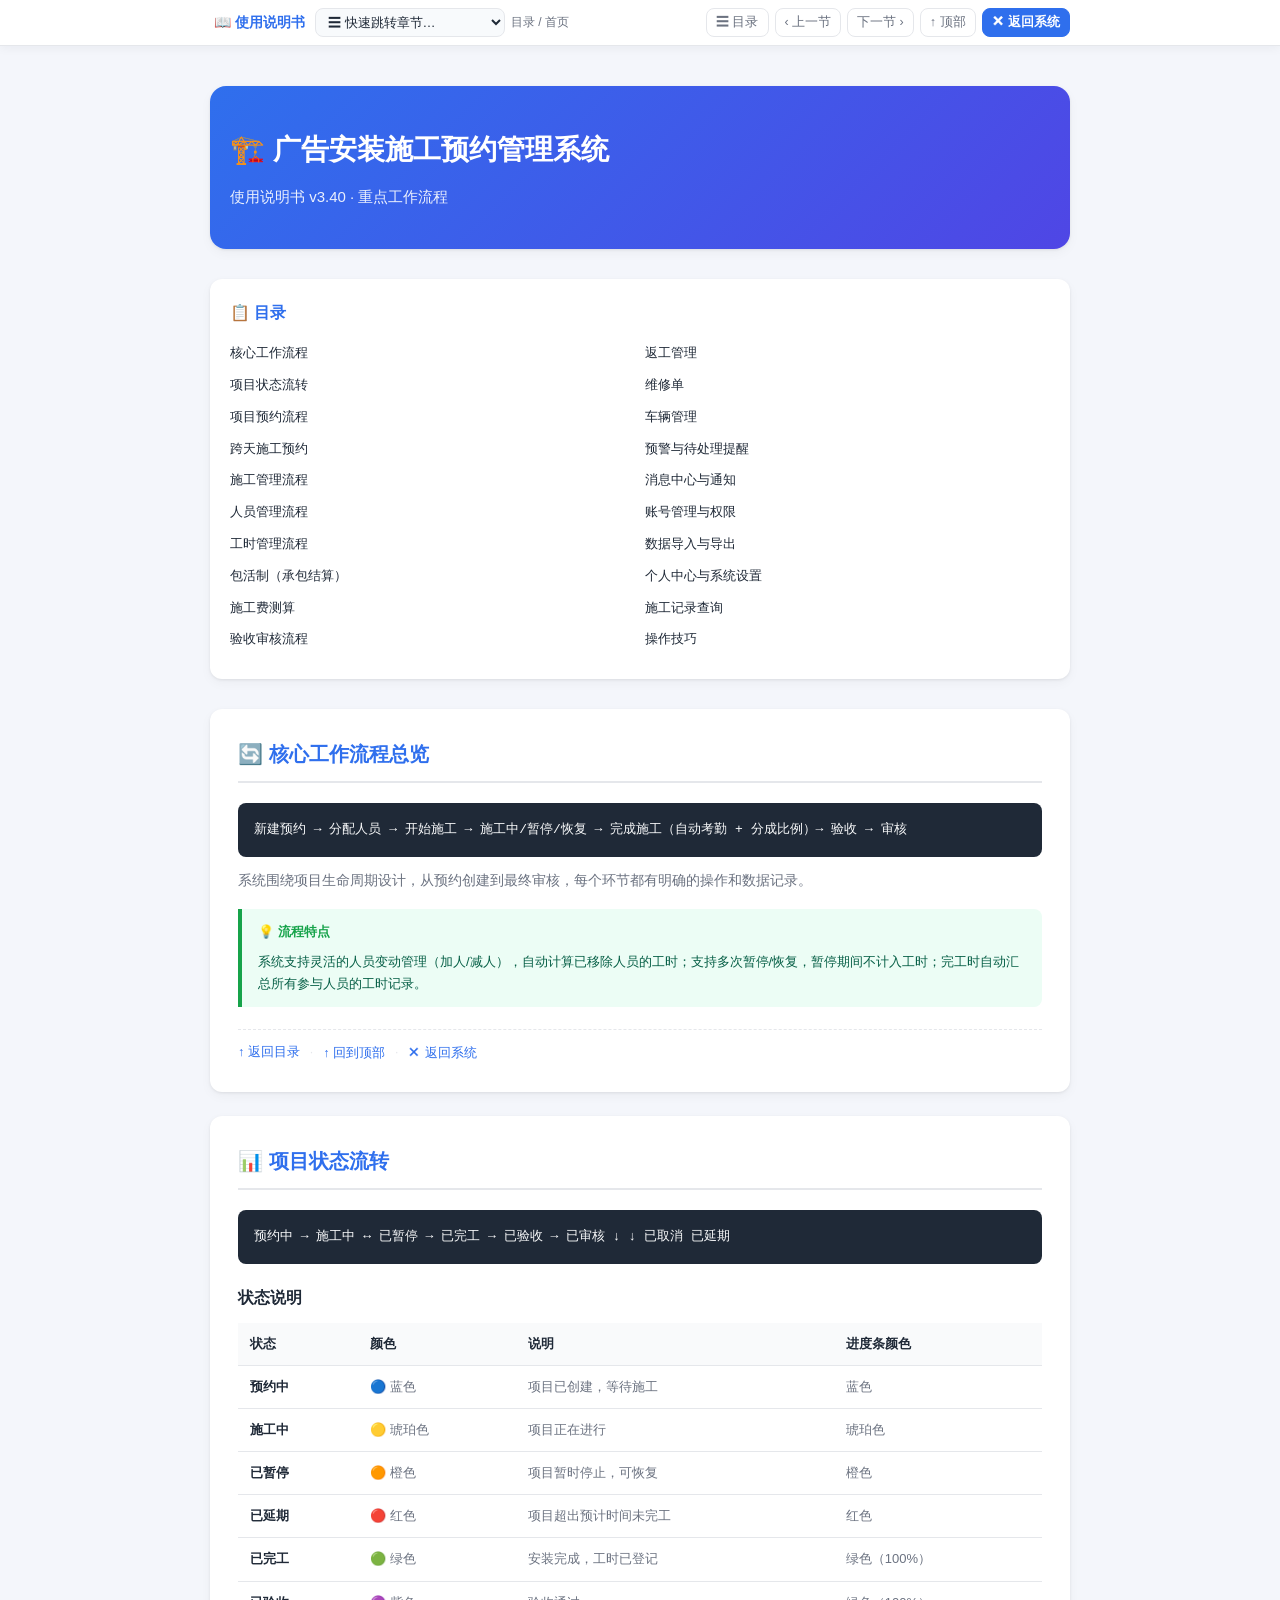
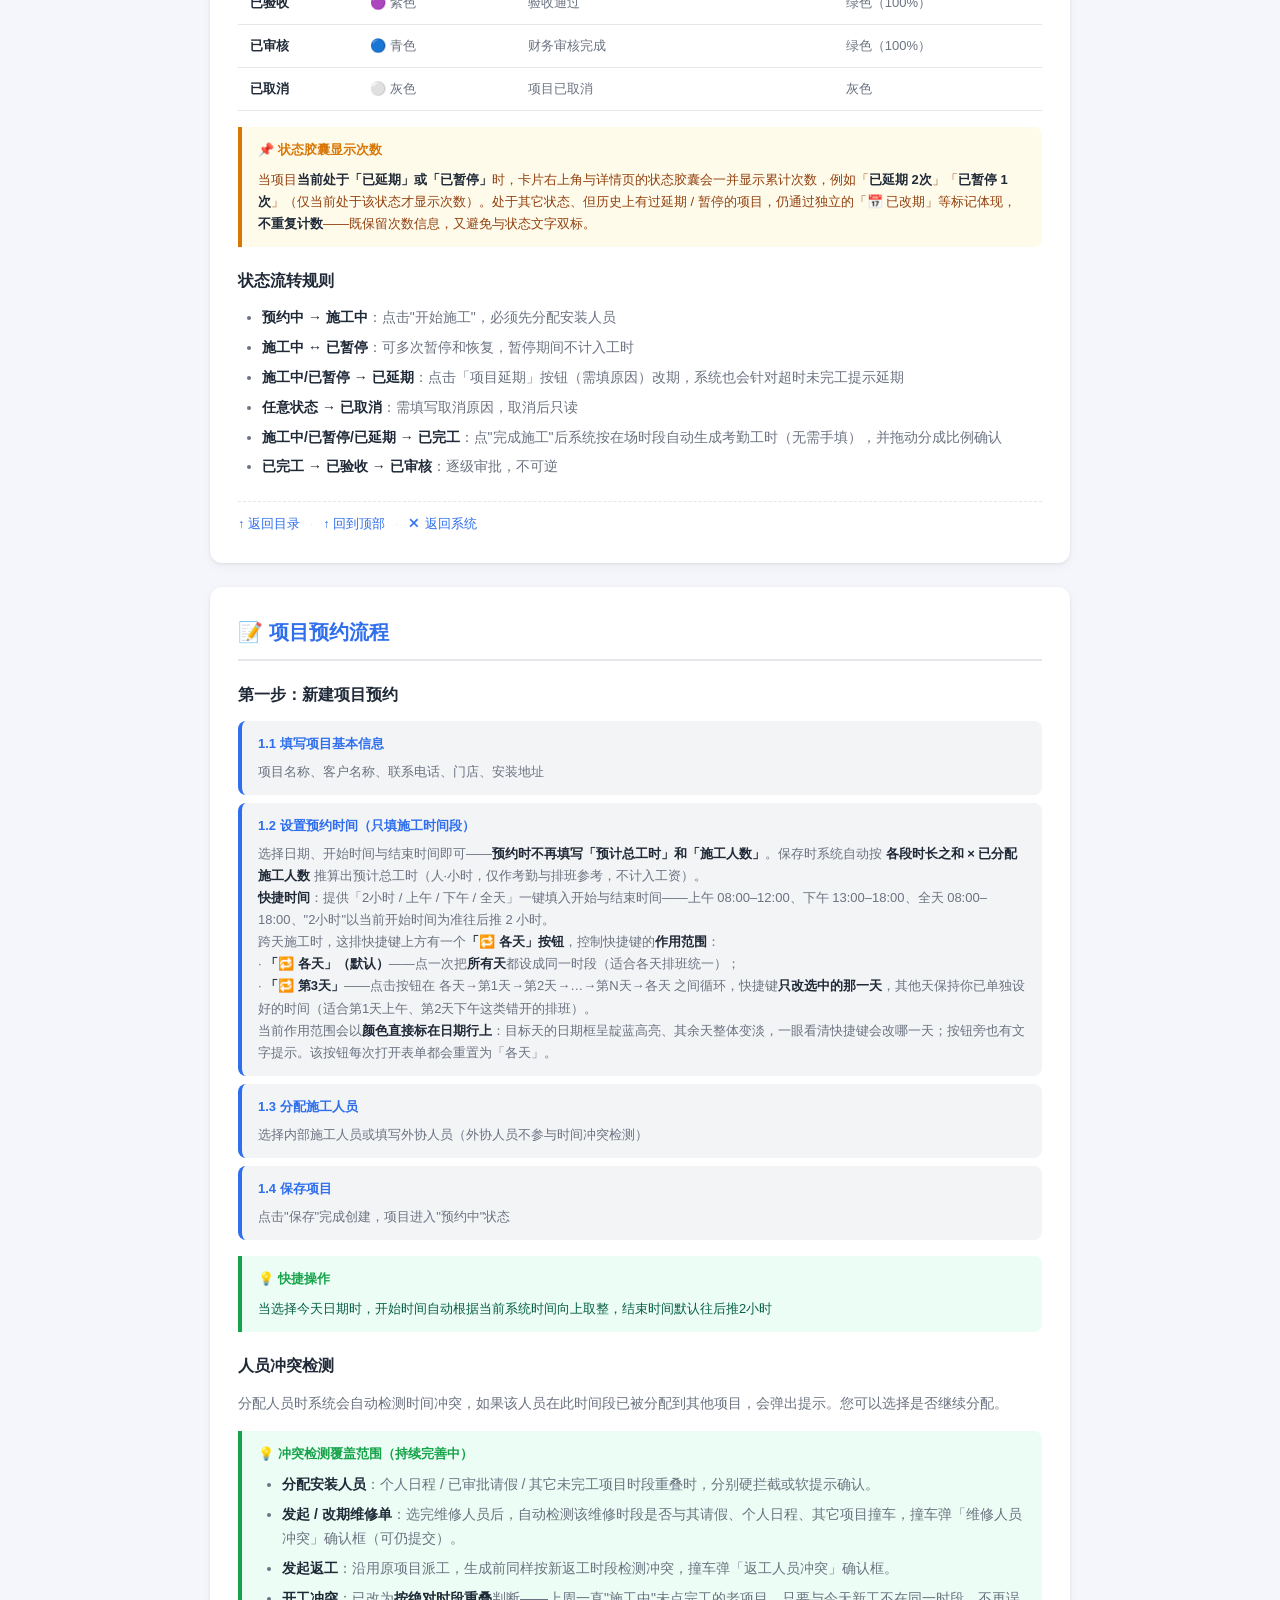
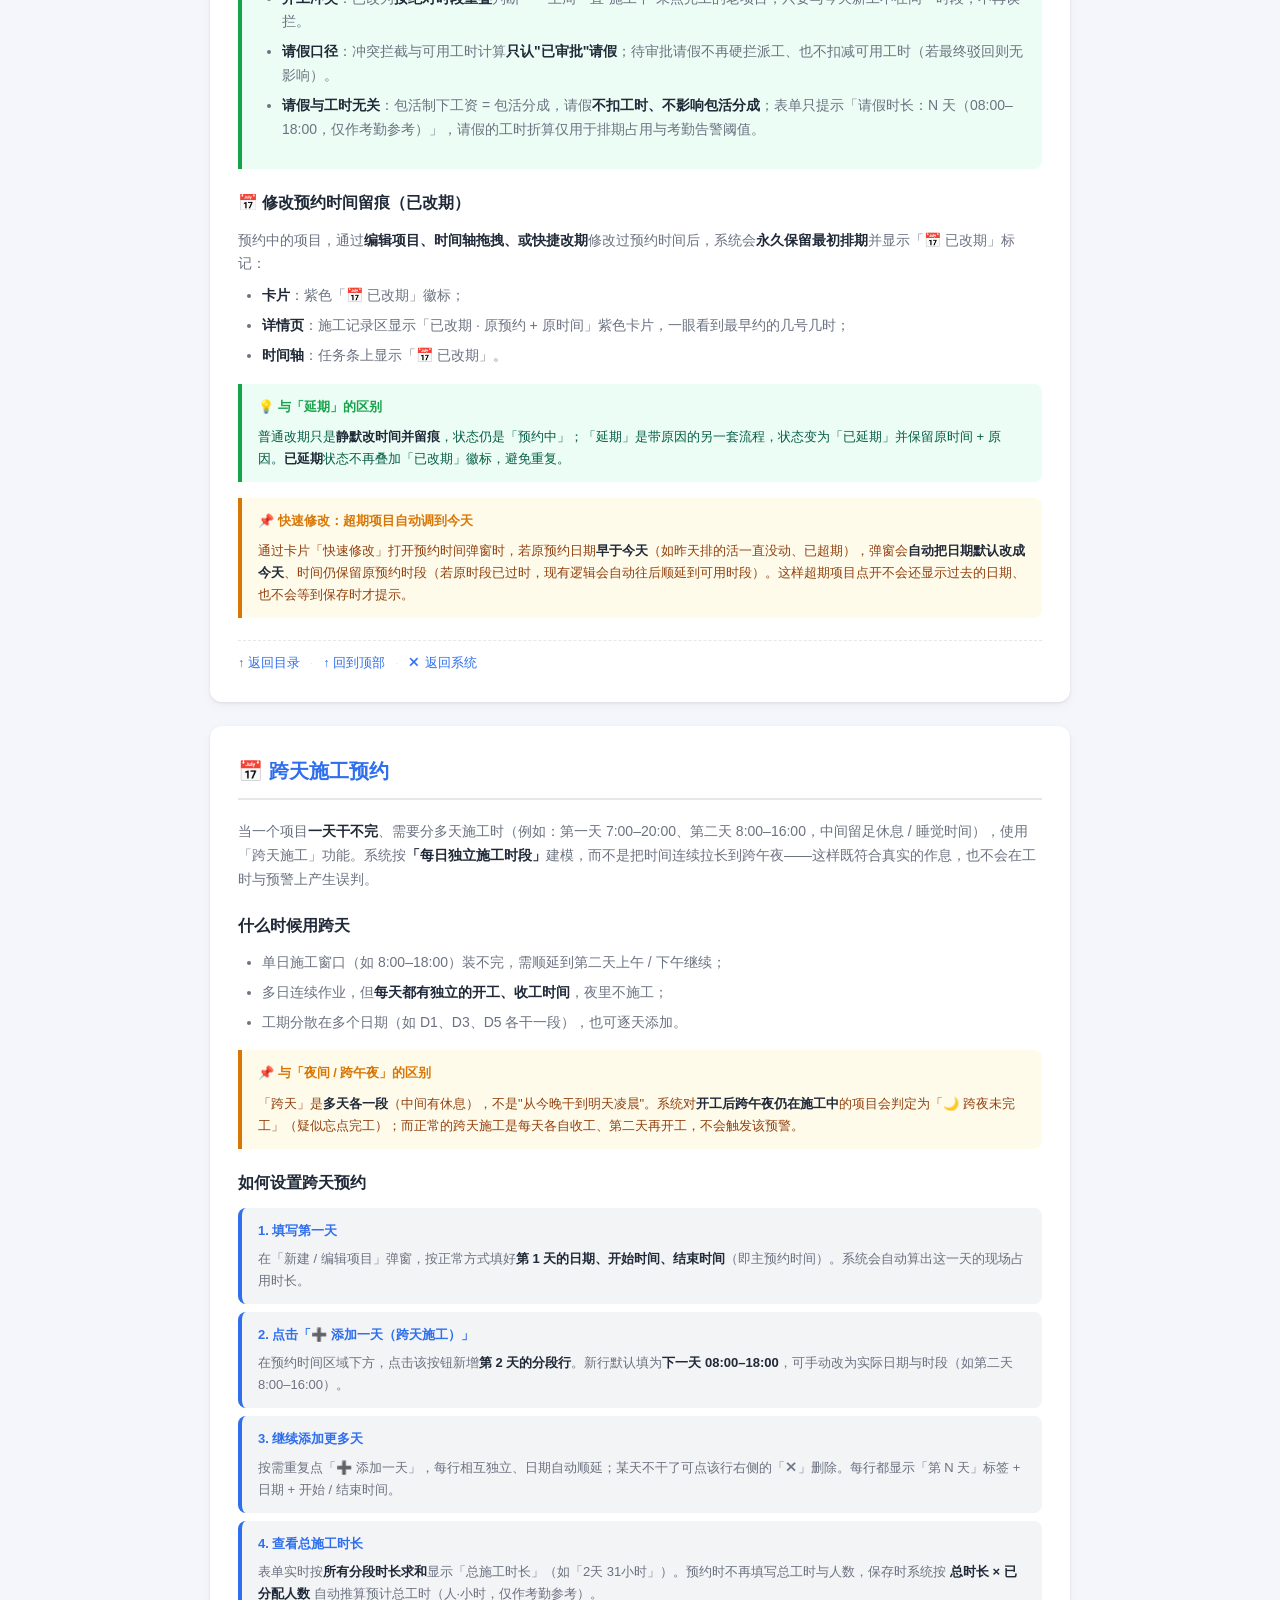
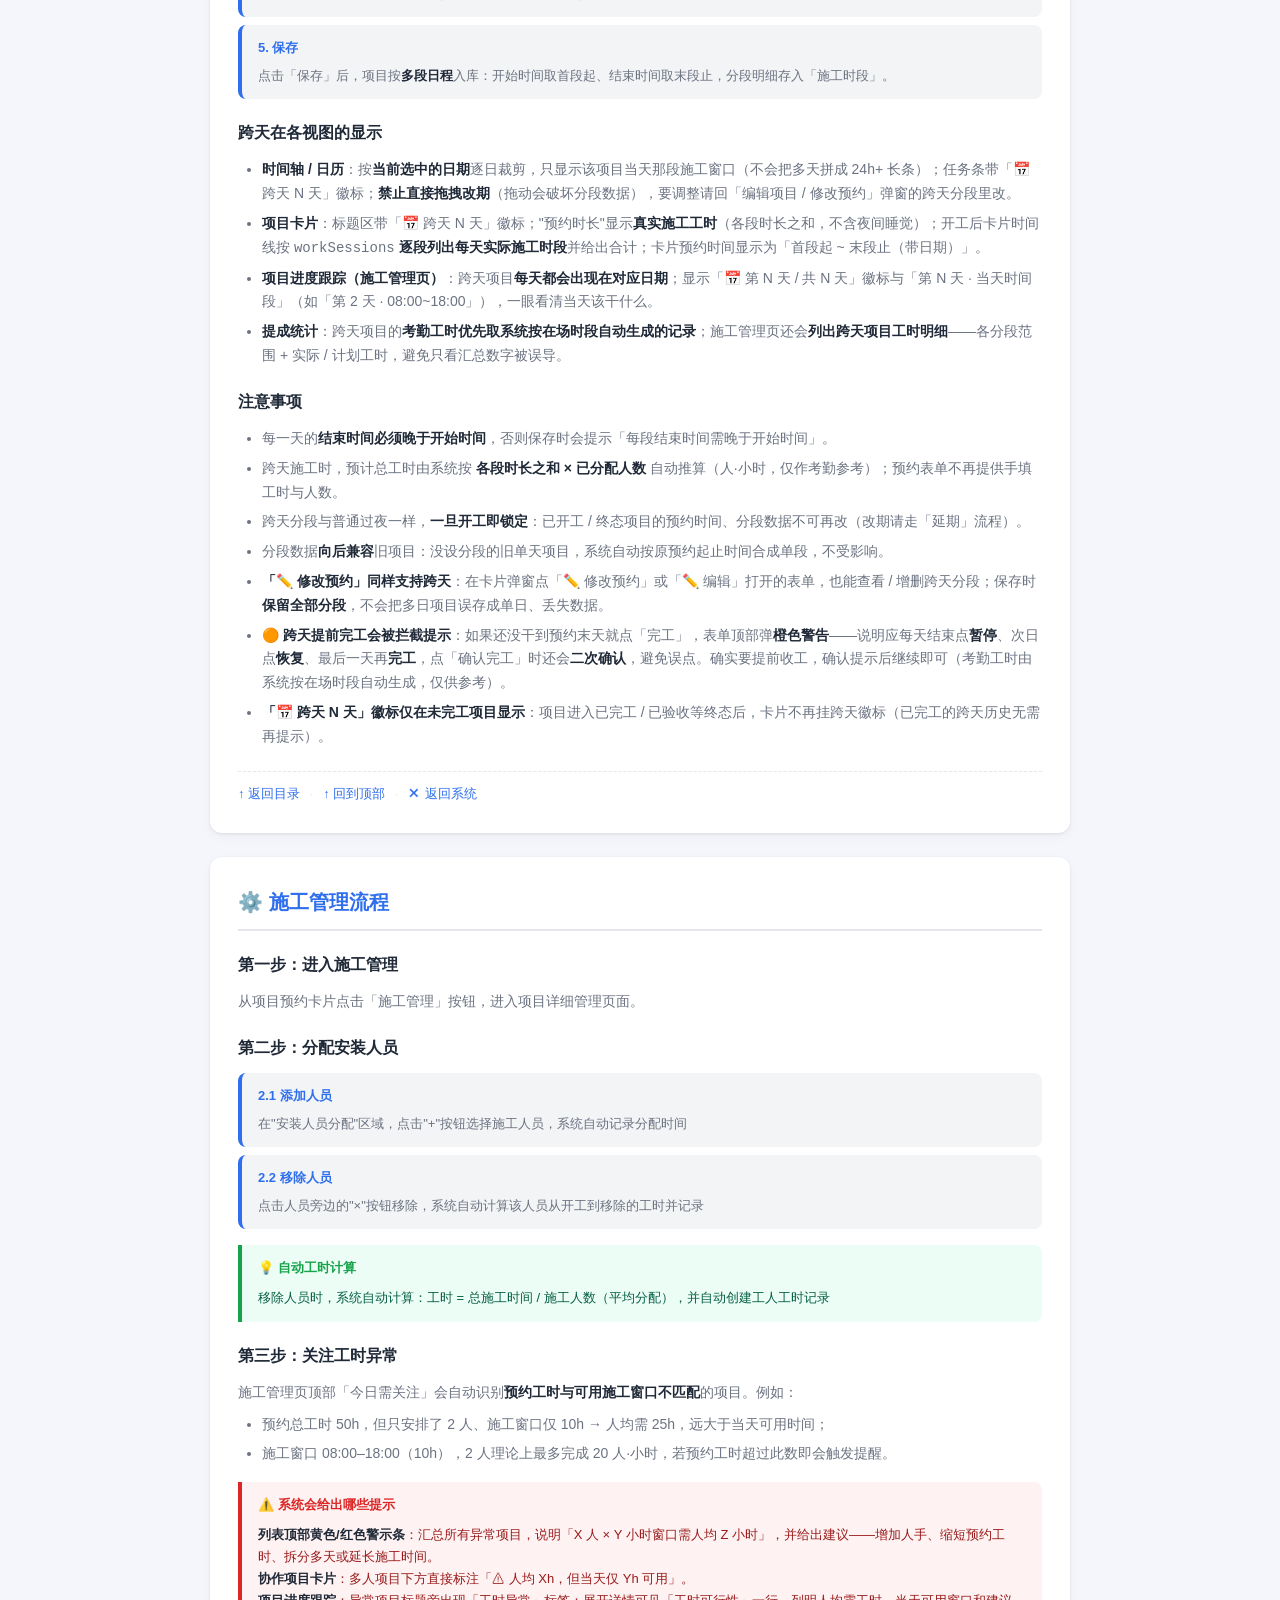
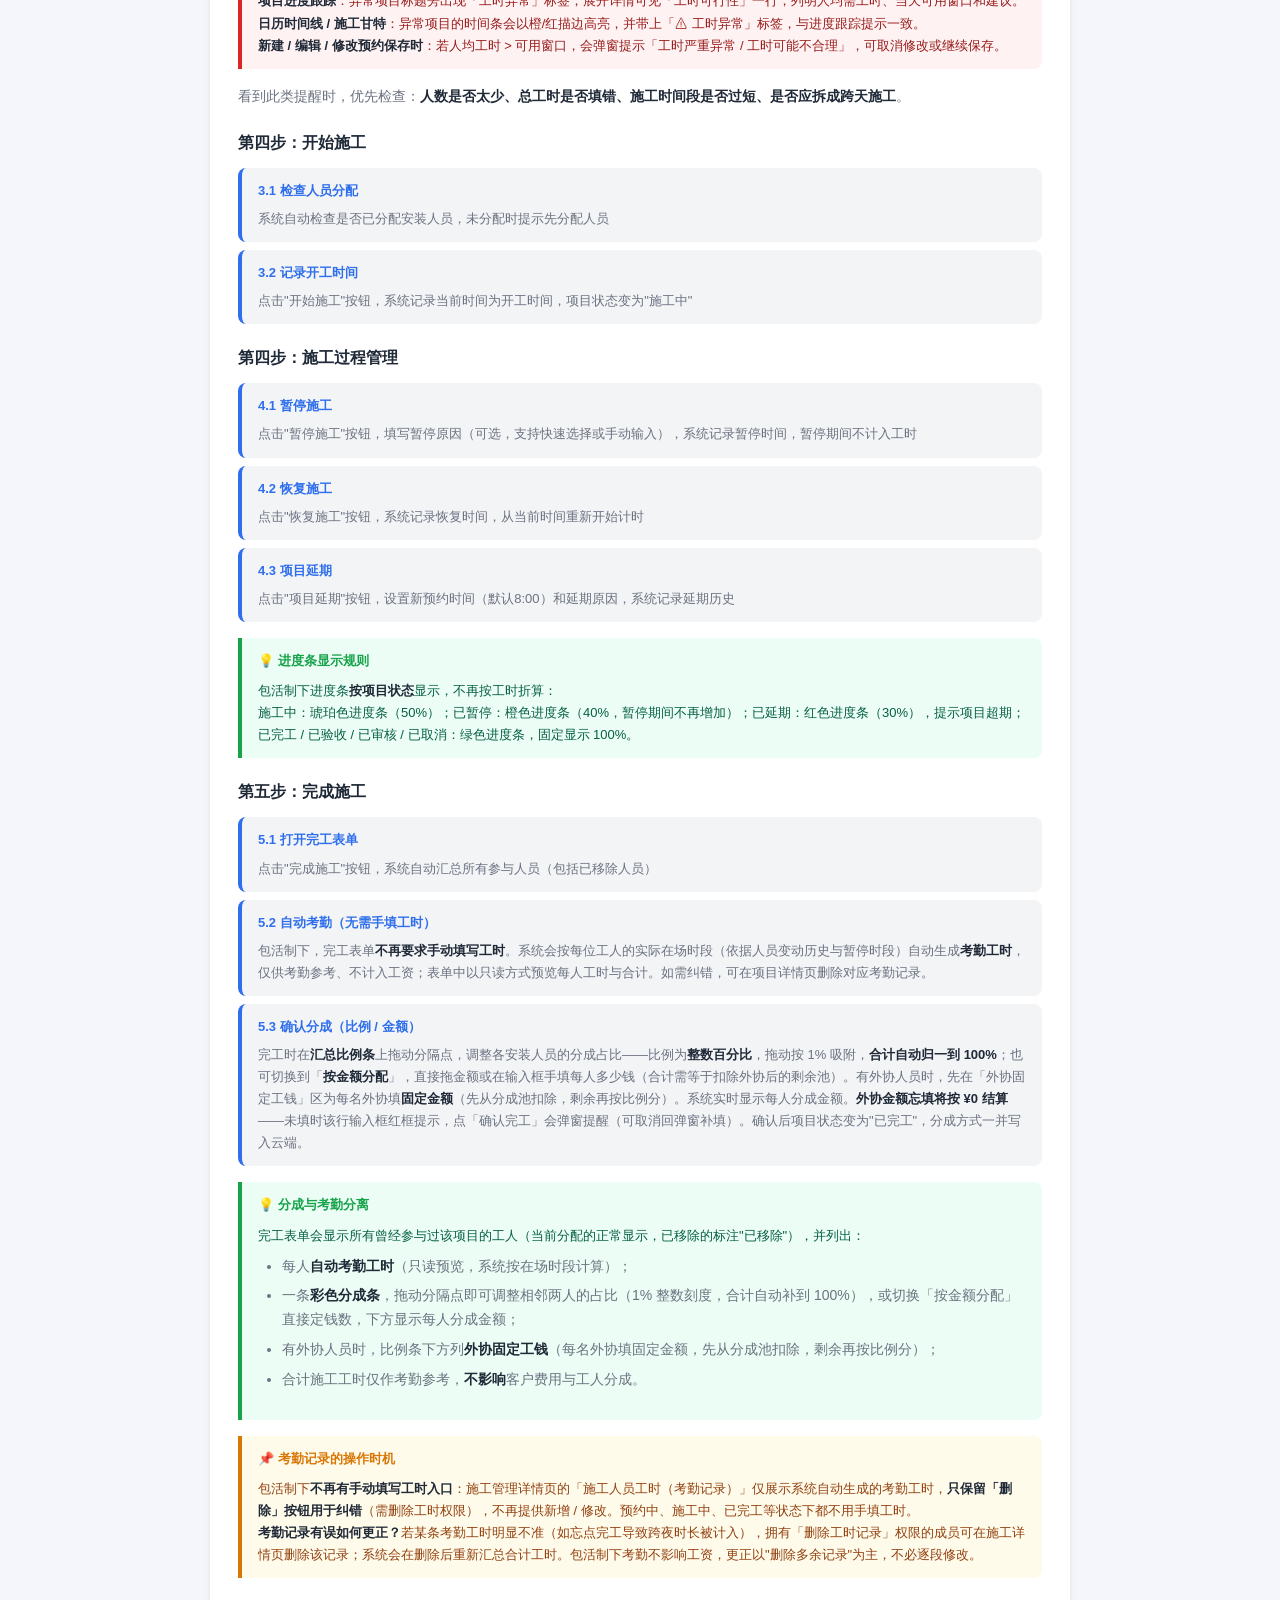
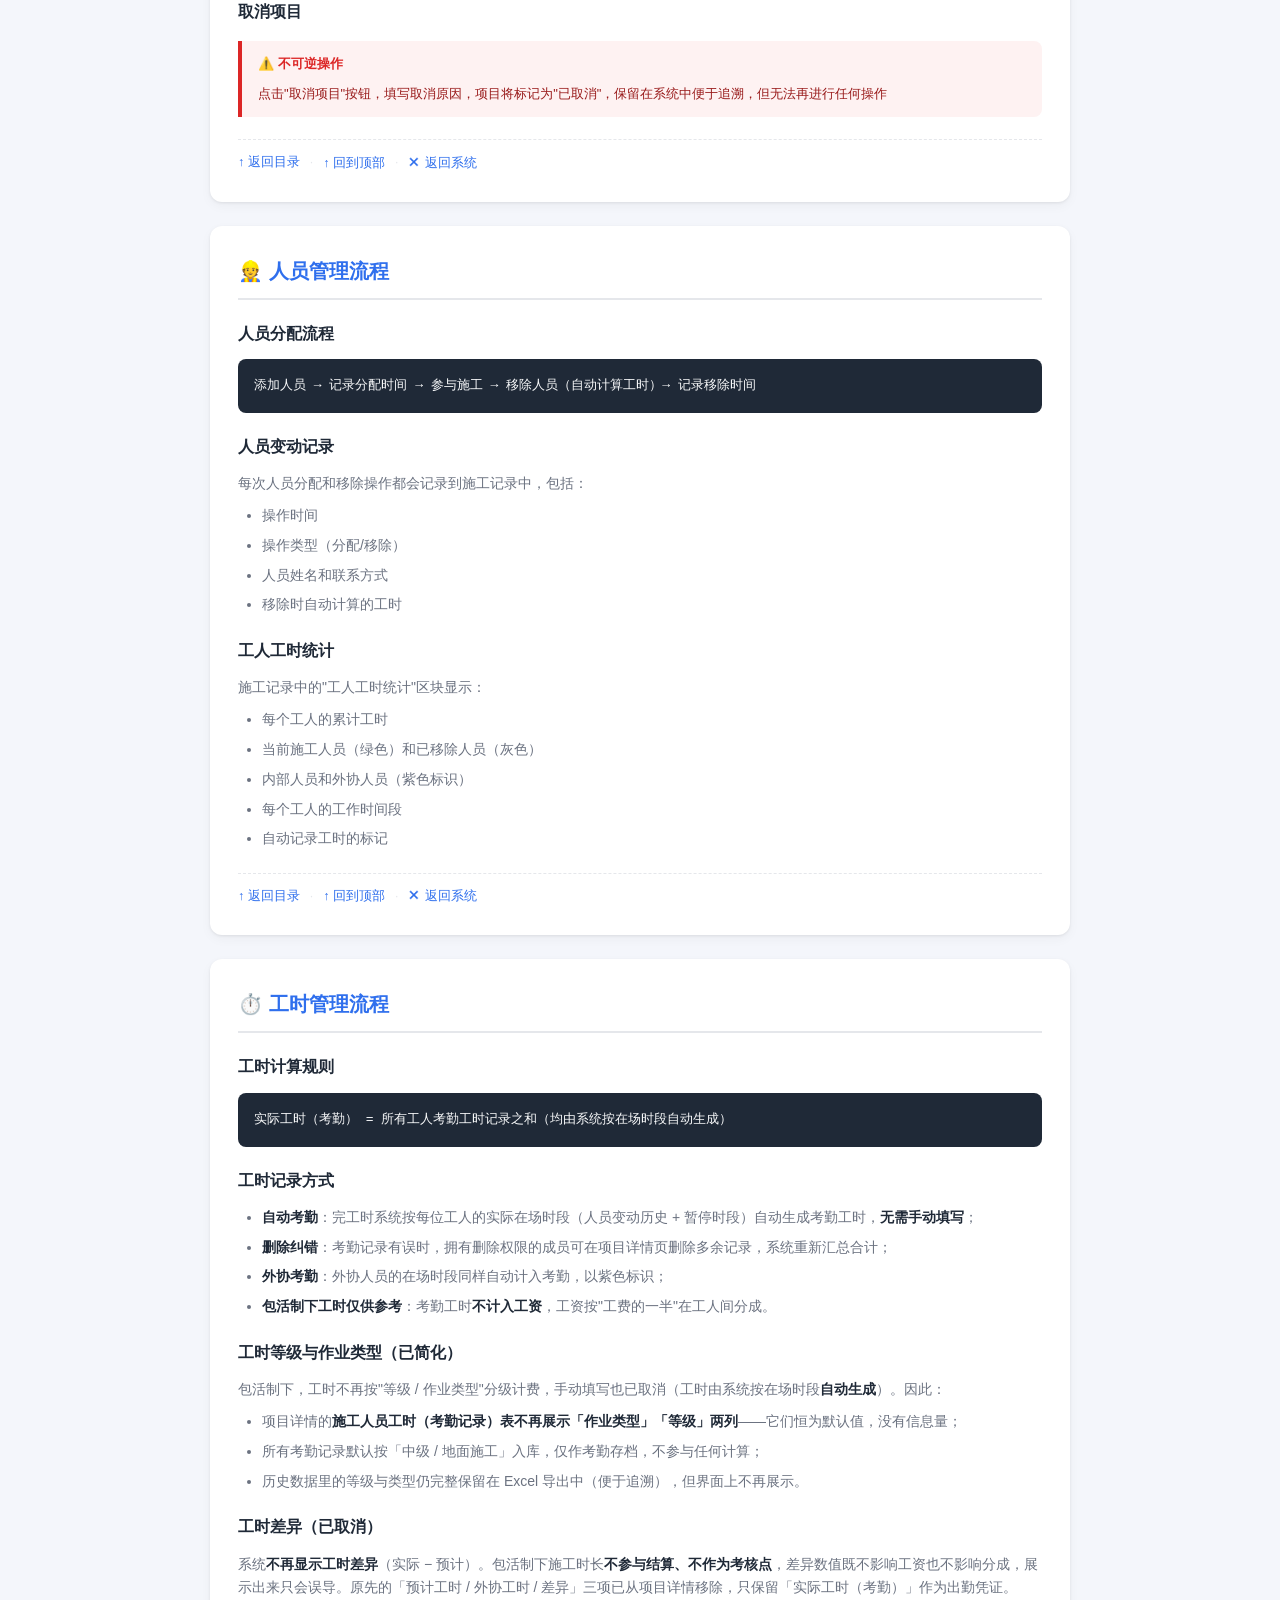
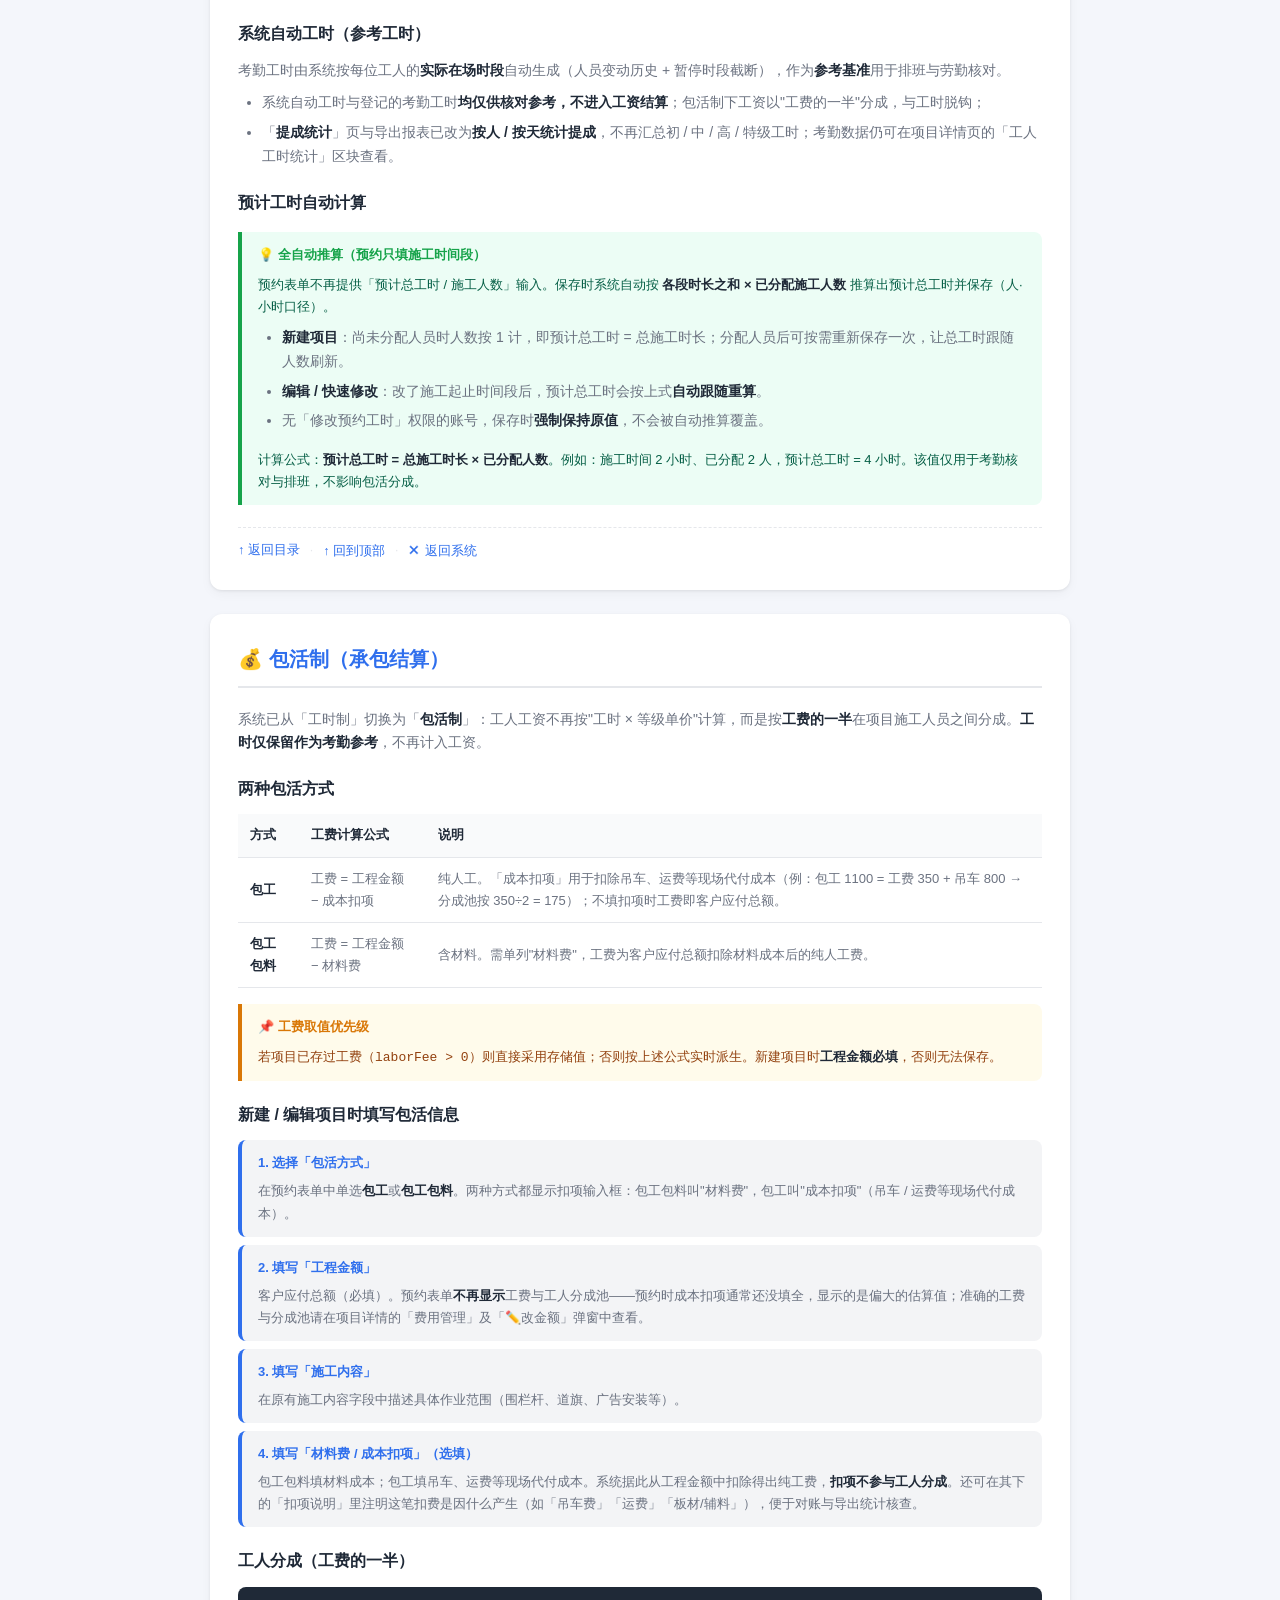
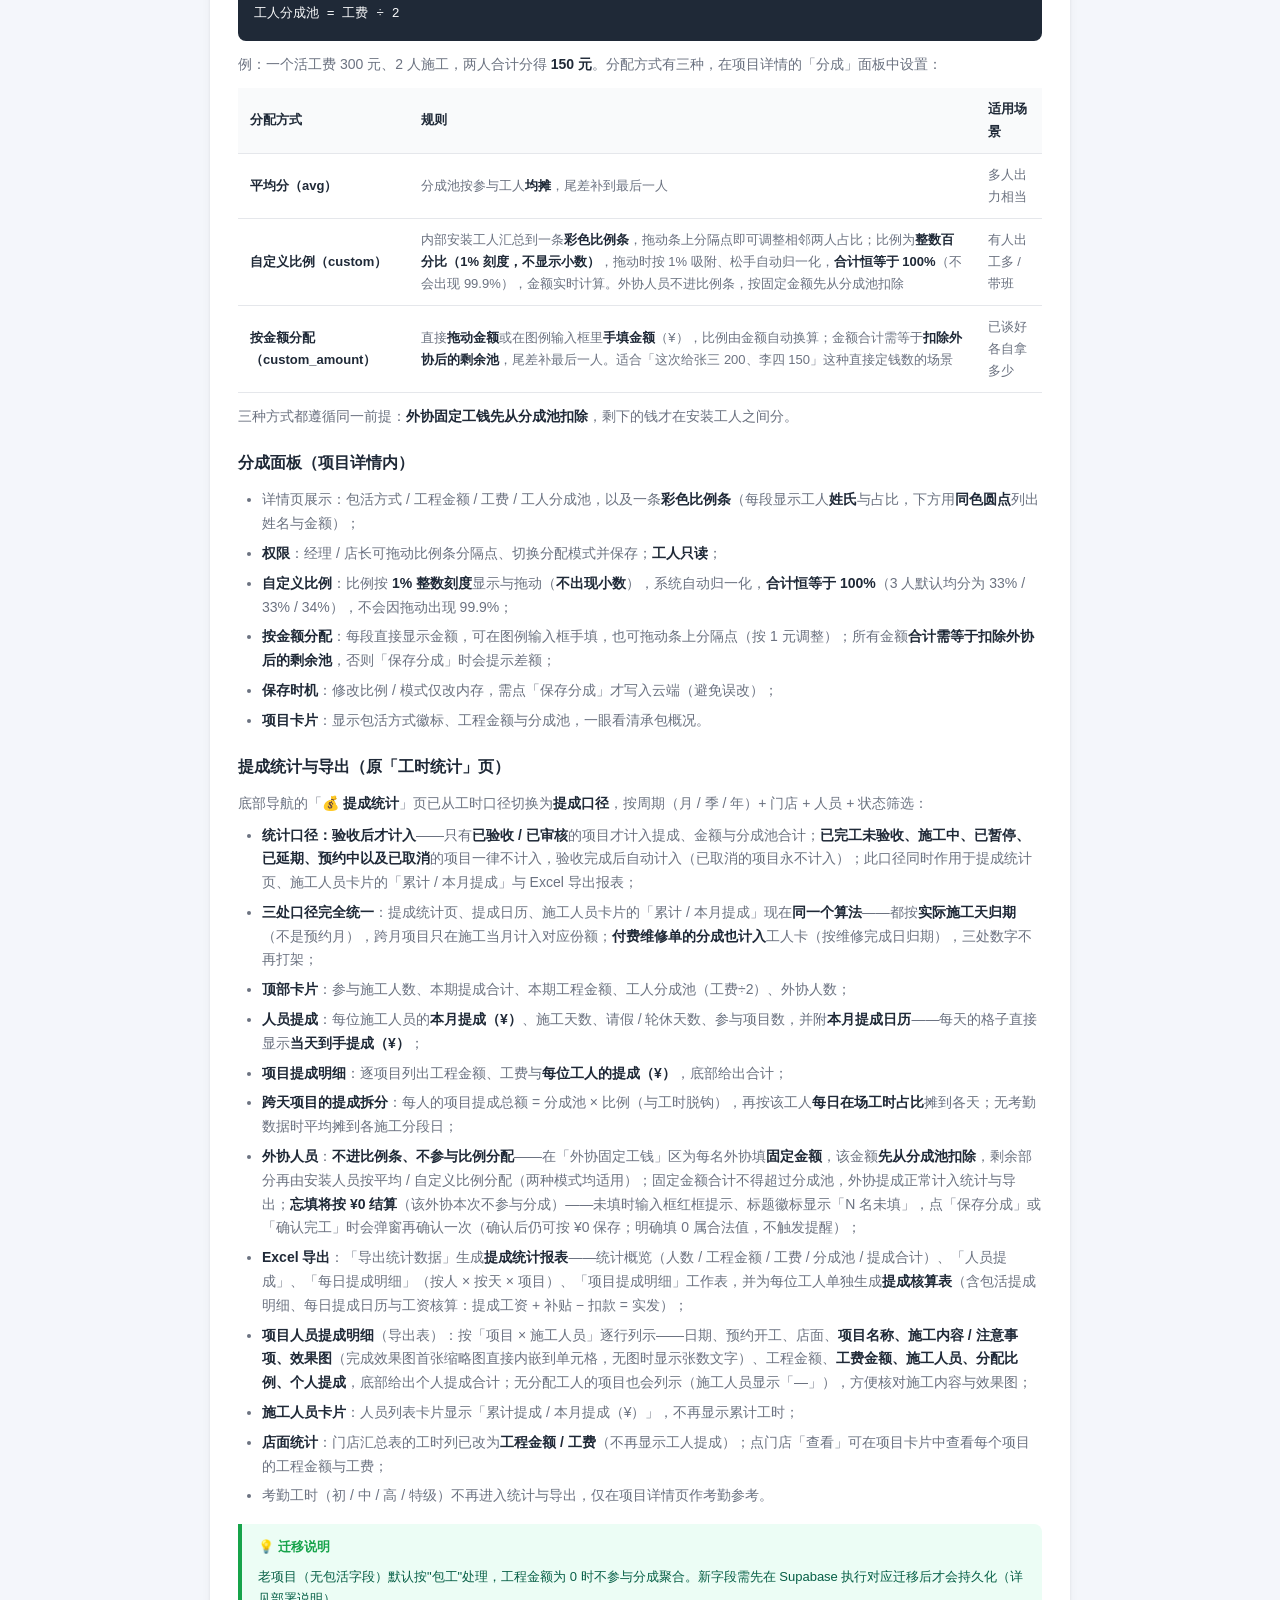
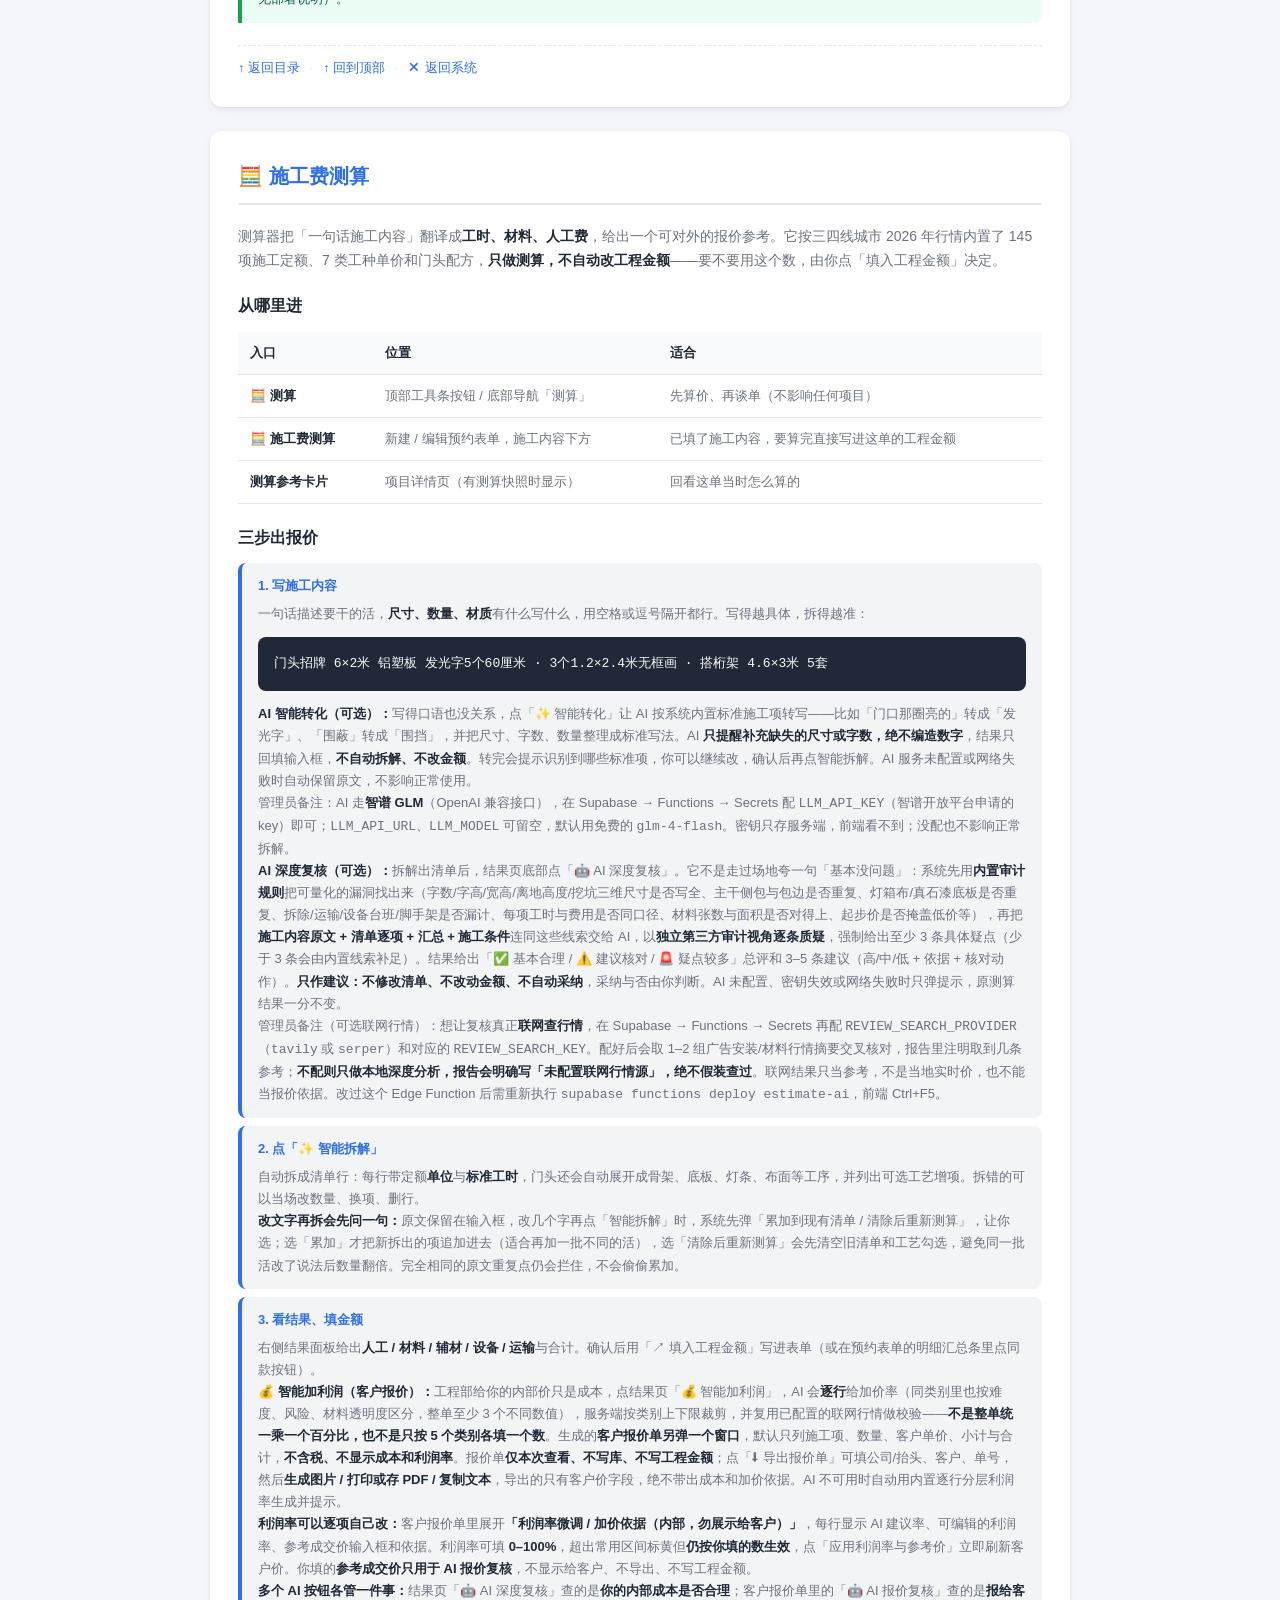
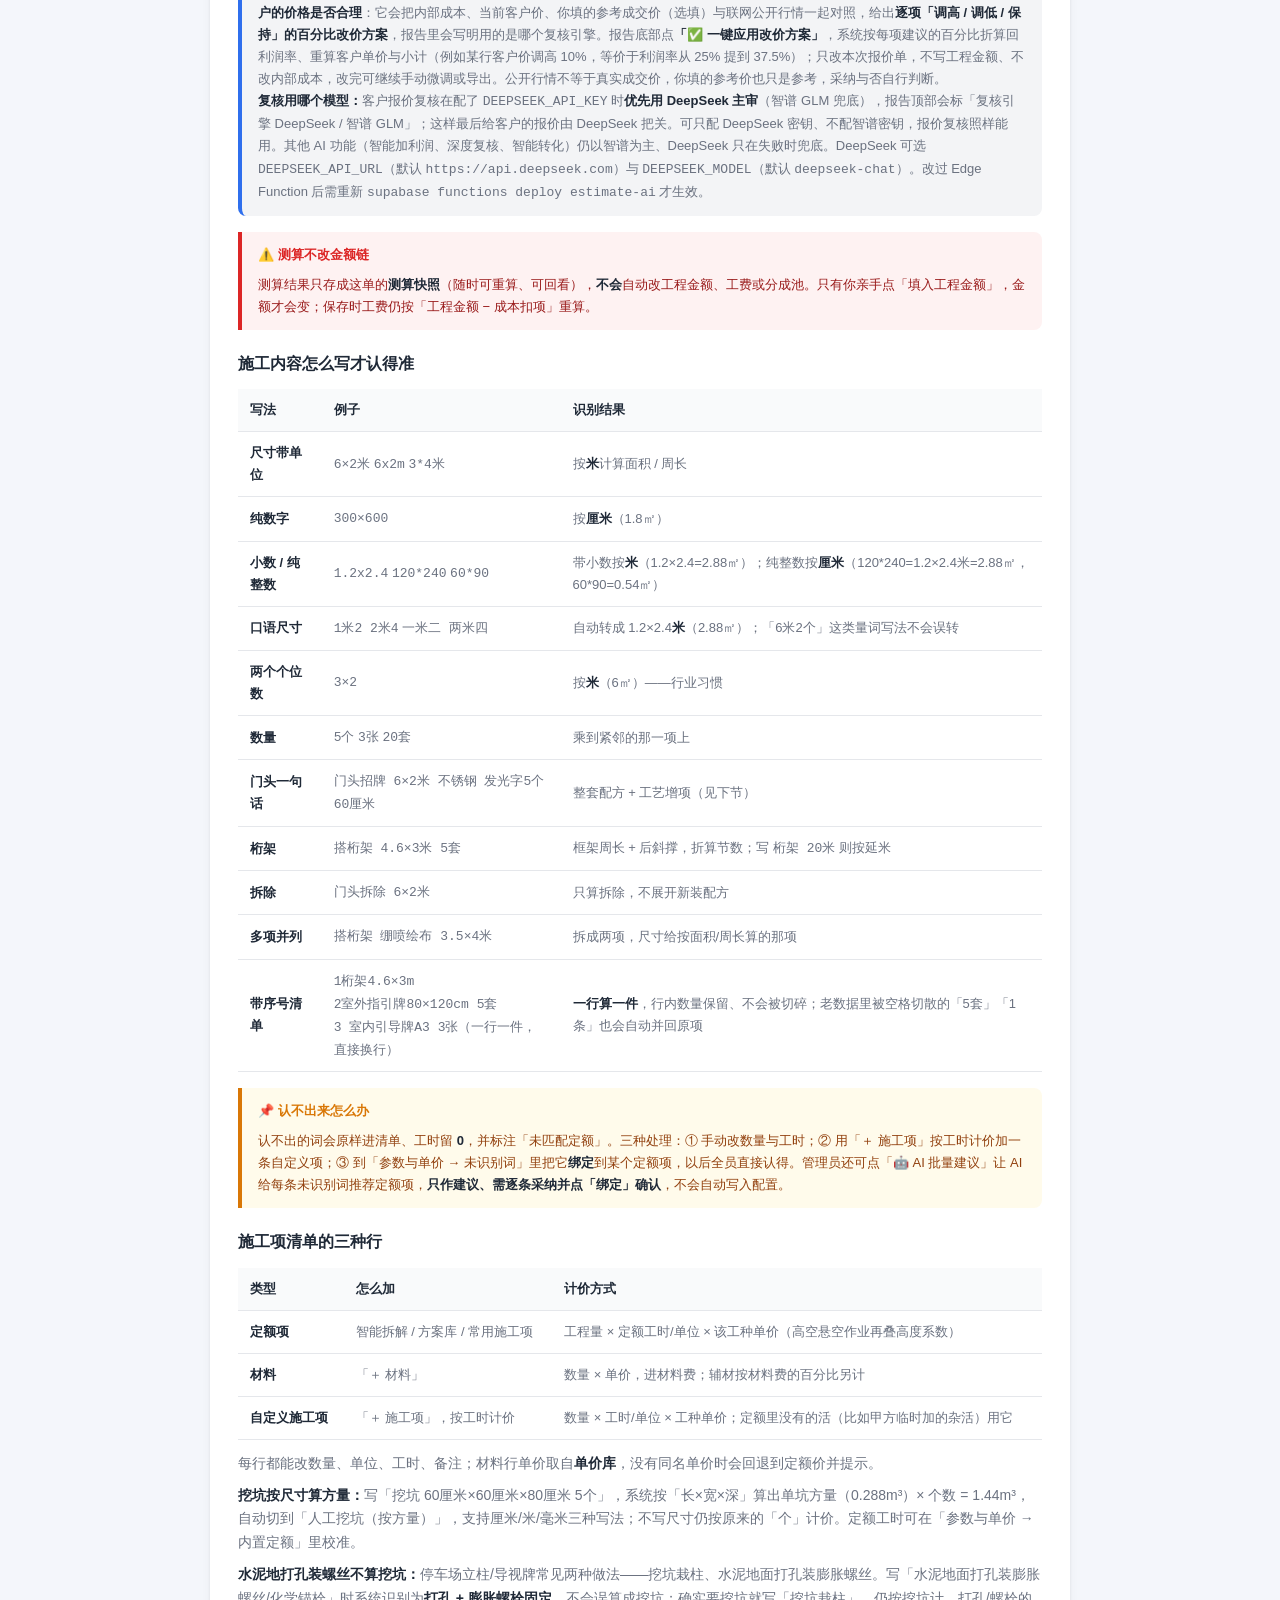
==== commit 21b0aca8: "Add files via upload" ====
--- a/help.html
+++ b/help.html
@@ -370,7 +370,7 @@
   <div class="container">
     <div class="header">
       <h1>🏗️ 广告安装施工预约管理系统</h1>
-      <p>使用说明书 v3.39 · 重点工作流程</p>
+      <p>使用说明书 v3.40 · 重点工作流程</p>
     </div>
 
     <div class="toc" id="toc">
@@ -863,7 +863,8 @@
         <p>右侧结果面板给出<strong>人工 / 材料 / 辅材 / 设备 / 运输</strong>与合计。确认后用「↗ 填入工程金额」写进表单（或在预约表单的明细汇总条里点同款按钮）。</p>
         <p><strong>💰 智能加利润（客户报价）：</strong>工程部给你的内部价只是成本，点结果页「💰 智能加利润」，AI 会<strong>逐行</strong>给加价率（同类别里也按难度、风险、材料透明度区分，整单至少 3 个不同数值），服务端按类别上下限裁剪，并复用已配置的联网行情做校验——<strong>不是整单统一乘一个百分比，也不是只按 5 个类别各填一个数</strong>。生成的<strong>客户报价单另弹一个窗口</strong>，默认只列施工项、数量、客户单价、小计与合计，<strong>不含税、不显示成本和利润率</strong>。报价单<strong>仅本次查看、不写库、不写工程金额</strong>；点「⬇ 导出报价单」可填公司/抬头、客户、单号，然后<strong>生成图片 / 打印或存 PDF / 复制文本</strong>，导出的只有客户价字段，绝不带出成本和加价依据。AI 不可用时自动用内置逐行分层利润率生成并提示。</p>
         <p><strong>利润率可以逐项自己改：</strong>客户报价单里展开<strong>「利润率微调 / 加价依据（内部，勿展示给客户）」</strong>，每行显示 AI 建议率、可编辑的利润率、参考成交价输入框和依据。利润率可填 <strong>0–100%</strong>，超出常用区间标黄但<strong>仍按你填的数生效</strong>，点「应用利润率与参考价」立即刷新客户价。你填的<strong>参考成交价只用于 AI 报价复核</strong>，不显示给客户、不导出、不写工程金额。</p>
-        <p><strong>多个 AI 按钮各管一件事：</strong>结果页「🤖 AI 深度复核」查的是<strong>你的内部成本是否合理</strong>；客户报价单里的「🤖 AI 报价复核」查的是<strong>报给客户的价格是否合理</strong>：它会把你填的参考成交价与当前客户价逐项对照，结合联网公开行情，给出<strong>逐项「调高 / 调低 / 保持」的百分比建议</strong>，并明确公开行情不等于真实成交价。两种复核都只给建议、不回写数字。模型走智谱 GLM；若在 Supabase Secrets 配了 <code>DEEPSEEK_API_KEY</code>（可选 <code>DEEPSEEK_API_URL</code> / <code>DEEPSEEK_MODEL</code>），主模型失败或超时会自动切 DeepSeek，平时不额外增加成本。</p>
+        <p><strong>多个 AI 按钮各管一件事：</strong>结果页「🤖 AI 深度复核」查的是<strong>你的内部成本是否合理</strong>；客户报价单里的「🤖 AI 报价复核」查的是<strong>报给客户的价格是否合理</strong>：它会把内部成本、当前客户价、你填的参考成交价（选填）与联网公开行情一起对照，给出<strong>逐项「调高 / 调低 / 保持」的百分比改价方案</strong>，报告里会写明用的是哪个复核引擎。报告底部点<strong>「✅ 一键应用改价方案」</strong>，系统按每项建议的百分比折算回利润率、重算客户单价与小计（例如某行客户价调高 10%，等价于利润率从 25% 提到 37.5%）；只改本次报价单，不写工程金额、不改内部成本，改完可继续手动微调或导出。公开行情不等于真实成交价，你填的参考价也只是参考，采纳与否自行判断。</p>
+        <p><strong>复核用哪个模型：</strong>客户报价复核在配了 <code>DEEPSEEK_API_KEY</code> 时<strong>优先用 DeepSeek 主审</strong>（智谱 GLM 兜底），报告顶部会标「复核引擎 DeepSeek / 智谱 GLM」；这样最后给客户的报价由 DeepSeek 把关。可只配 DeepSeek 密钥、不配智谱密钥，报价复核照样能用。其他 AI 功能（智能加利润、深度复核、智能转化）仍以智谱为主、DeepSeek 只在失败时兜底。DeepSeek 可选 <code>DEEPSEEK_API_URL</code>（默认 <code>https://api.deepseek.com</code>）与 <code>DEEPSEEK_MODEL</code>（默认 <code>deepseek-chat</code>）。改过 Edge Function 后需重新 <code>supabase functions deploy estimate-ai</code> 才生效。</p>
       </div>
 
       <div class="warning">
@@ -1580,7 +1581,7 @@
     </div>
 
     <div class="footer">
-      <p>文档版本：v3.39 | 更新日期：2026年11月25日</p>
+      <p>文档版本：v3.40 | 更新日期：2026年11月25日</p>
     </div>
   </div>
   <script>
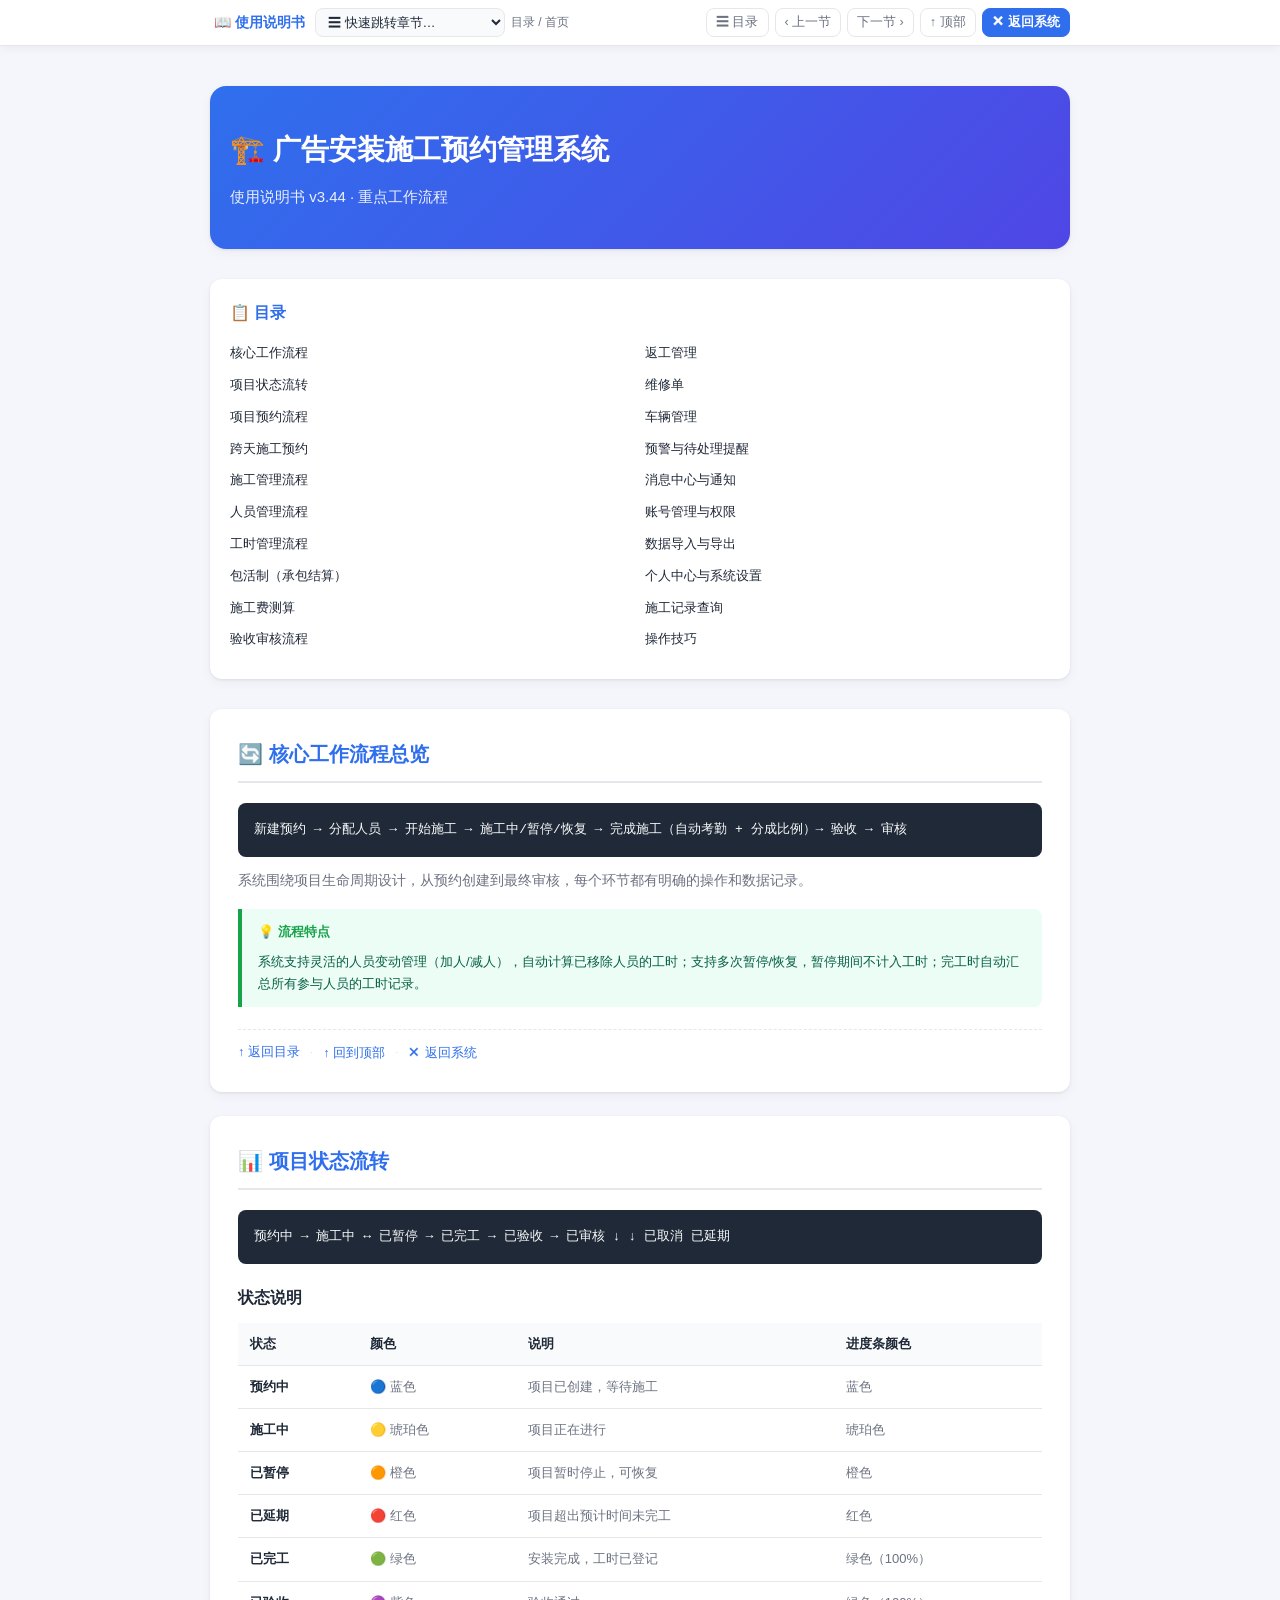
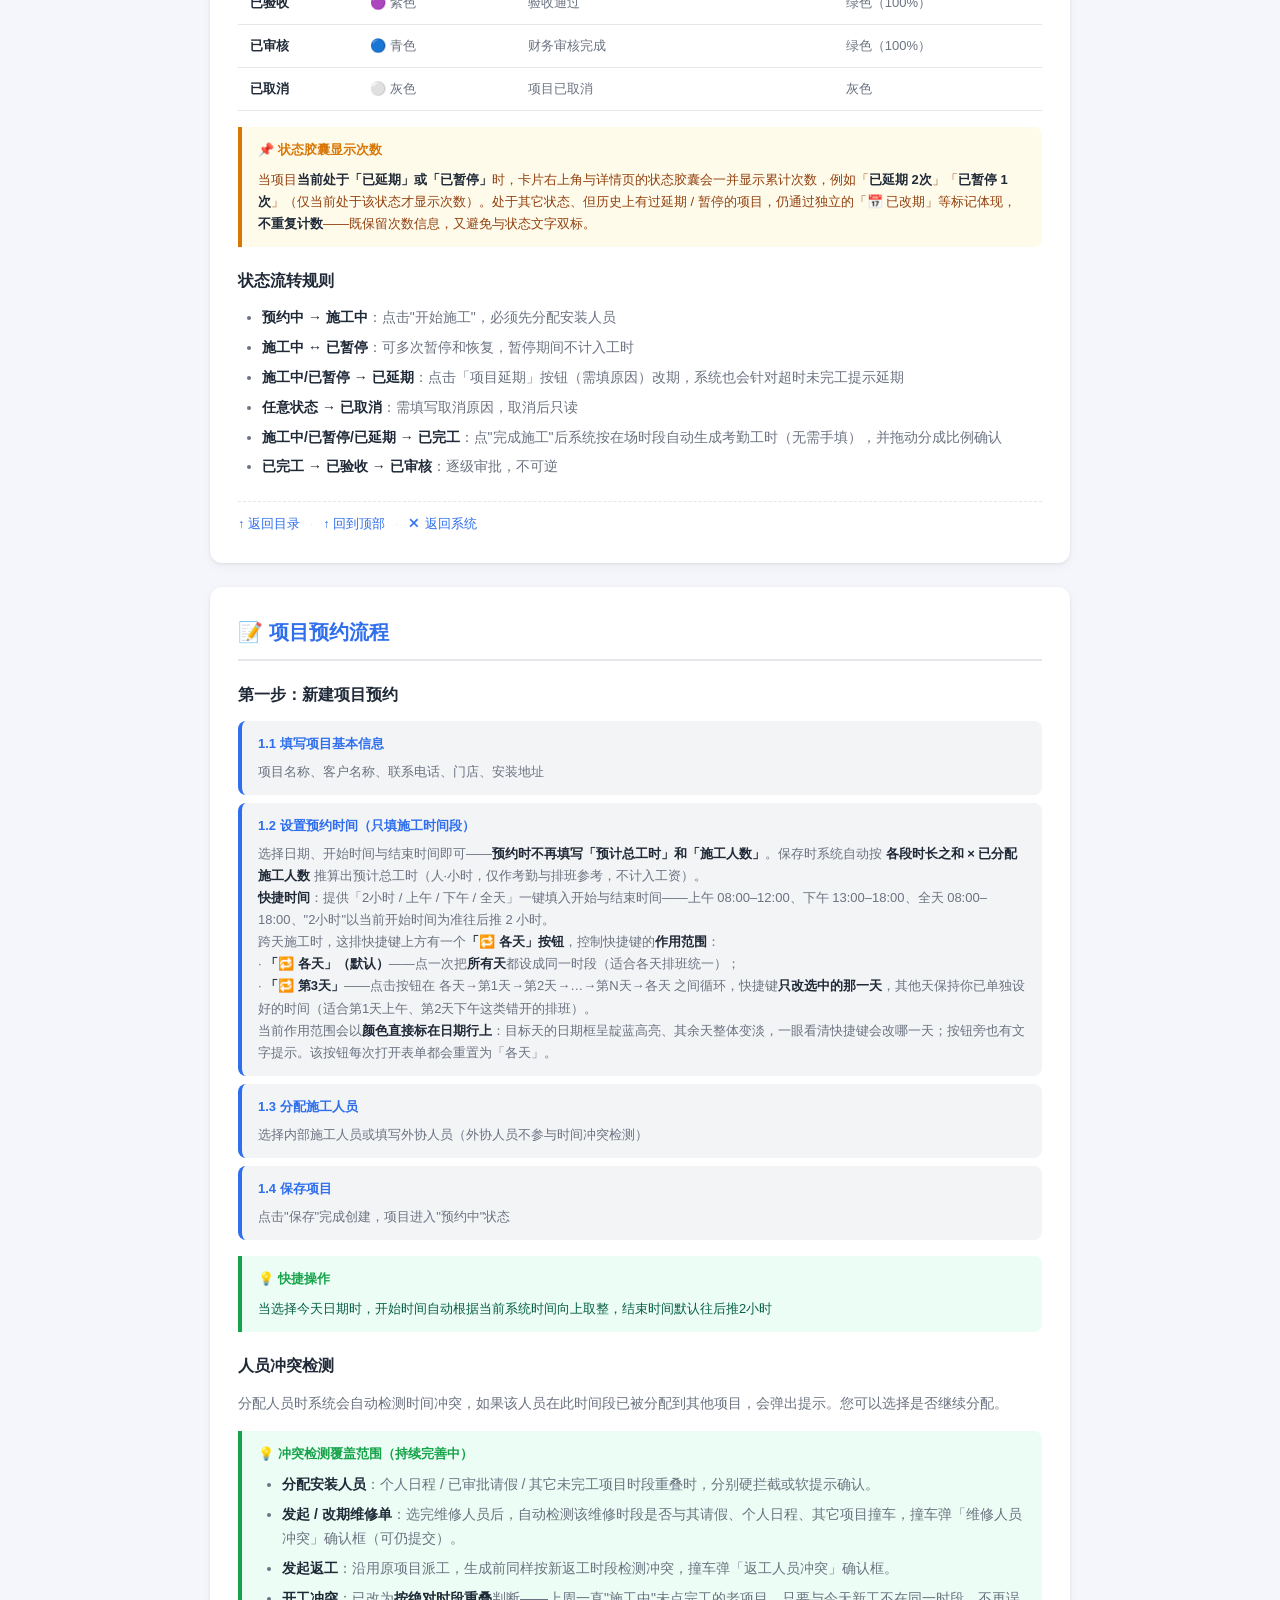
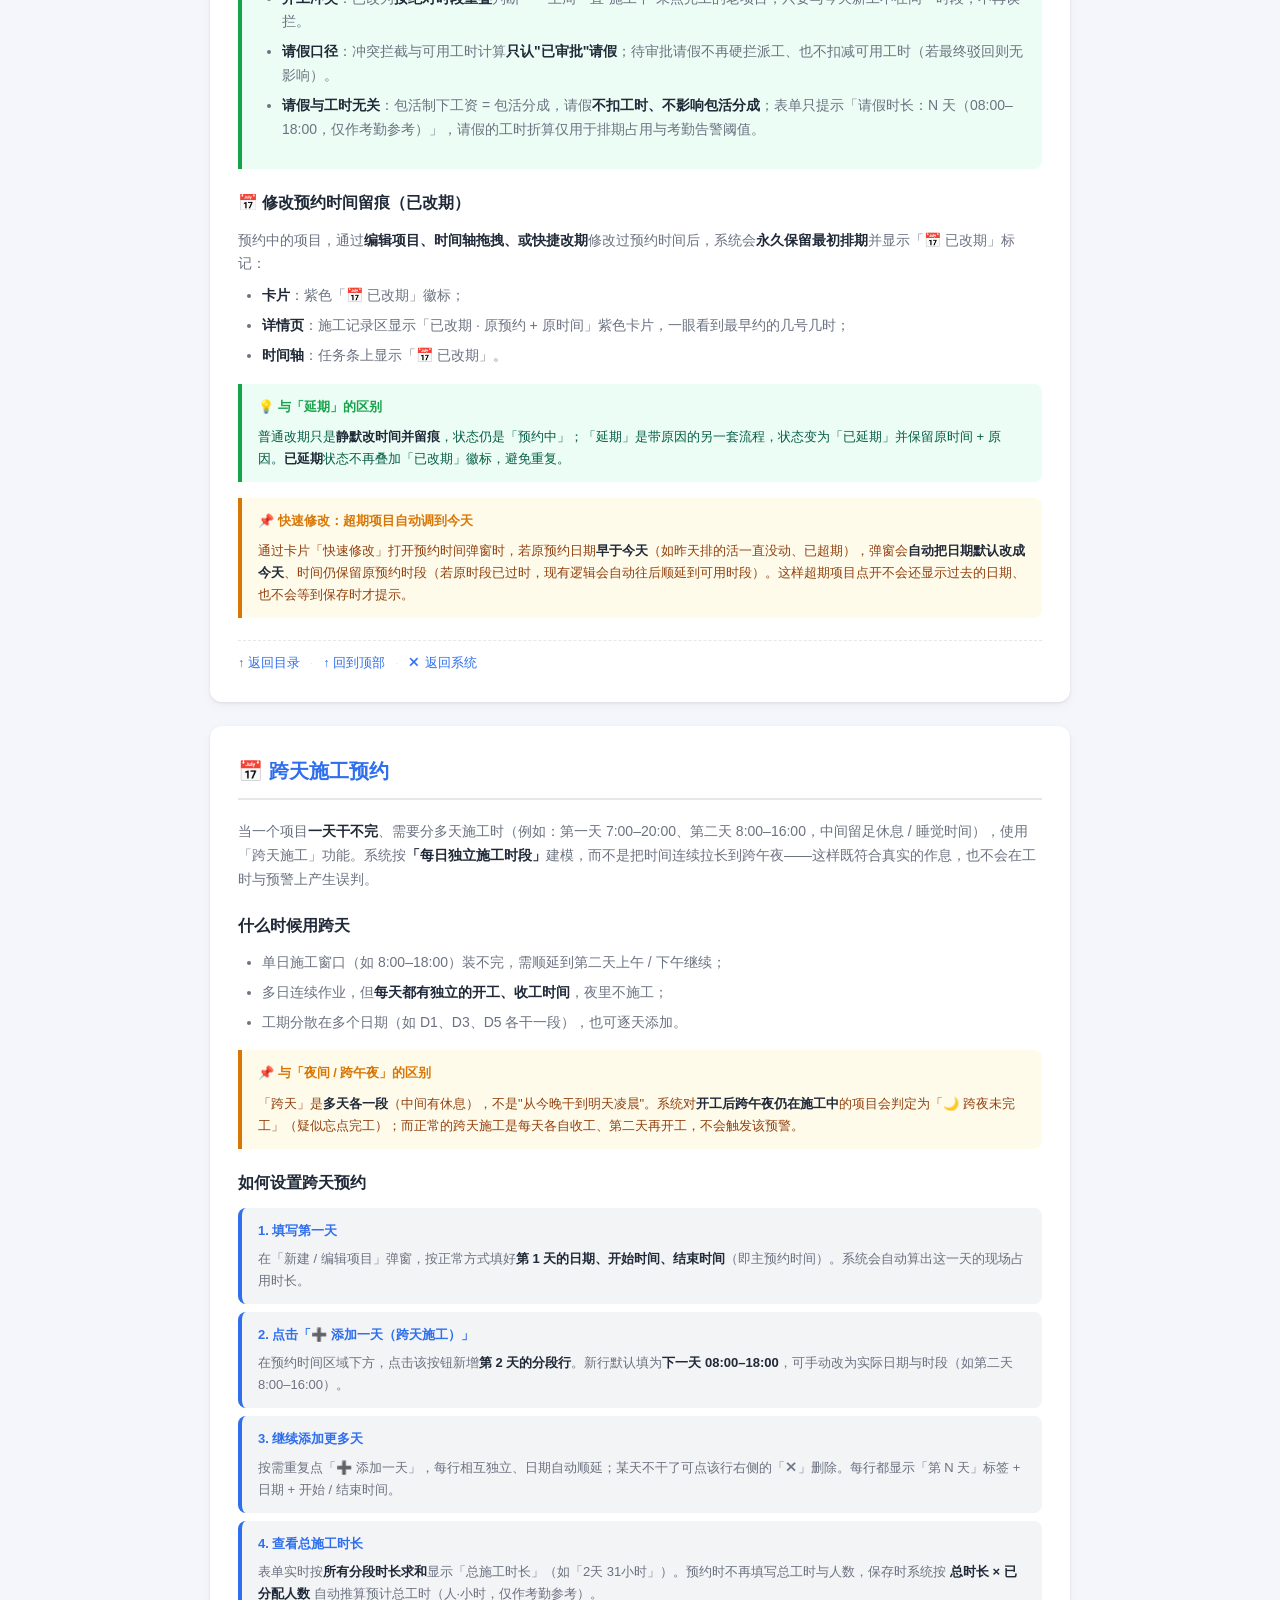
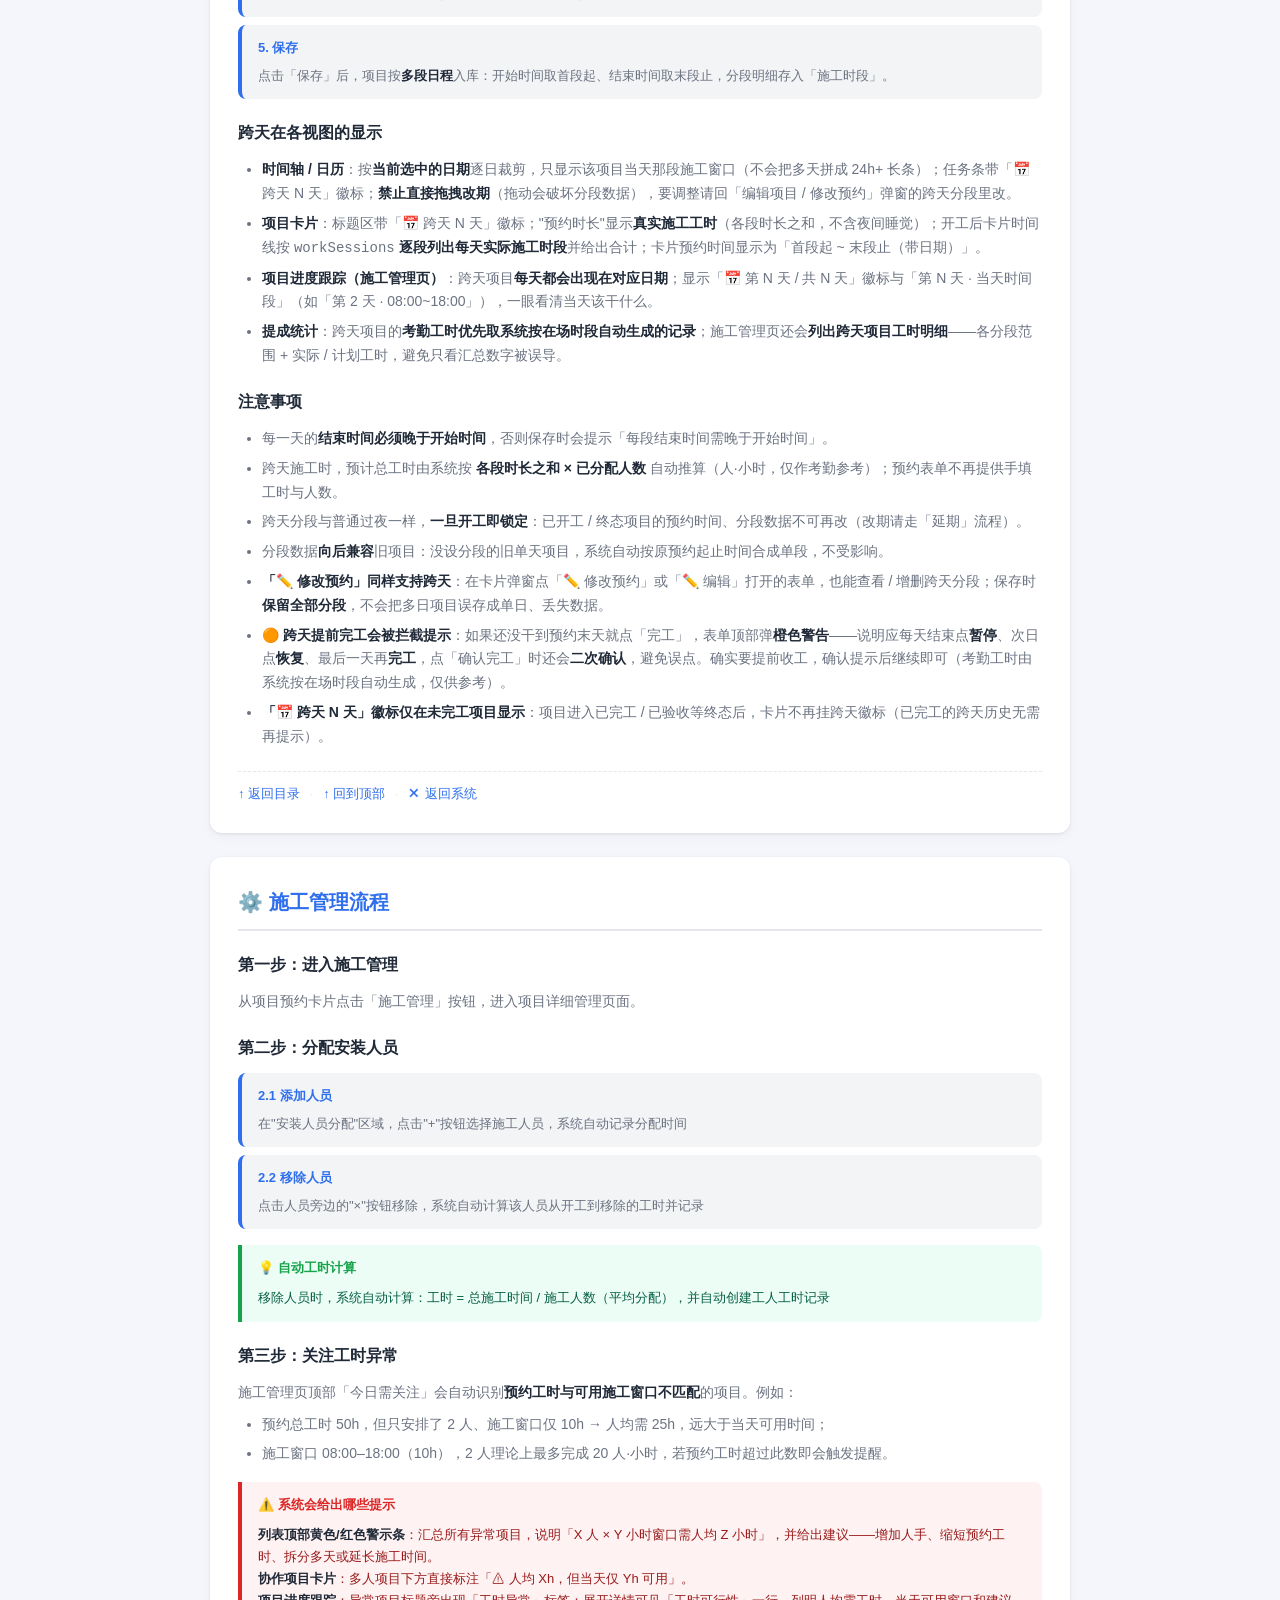
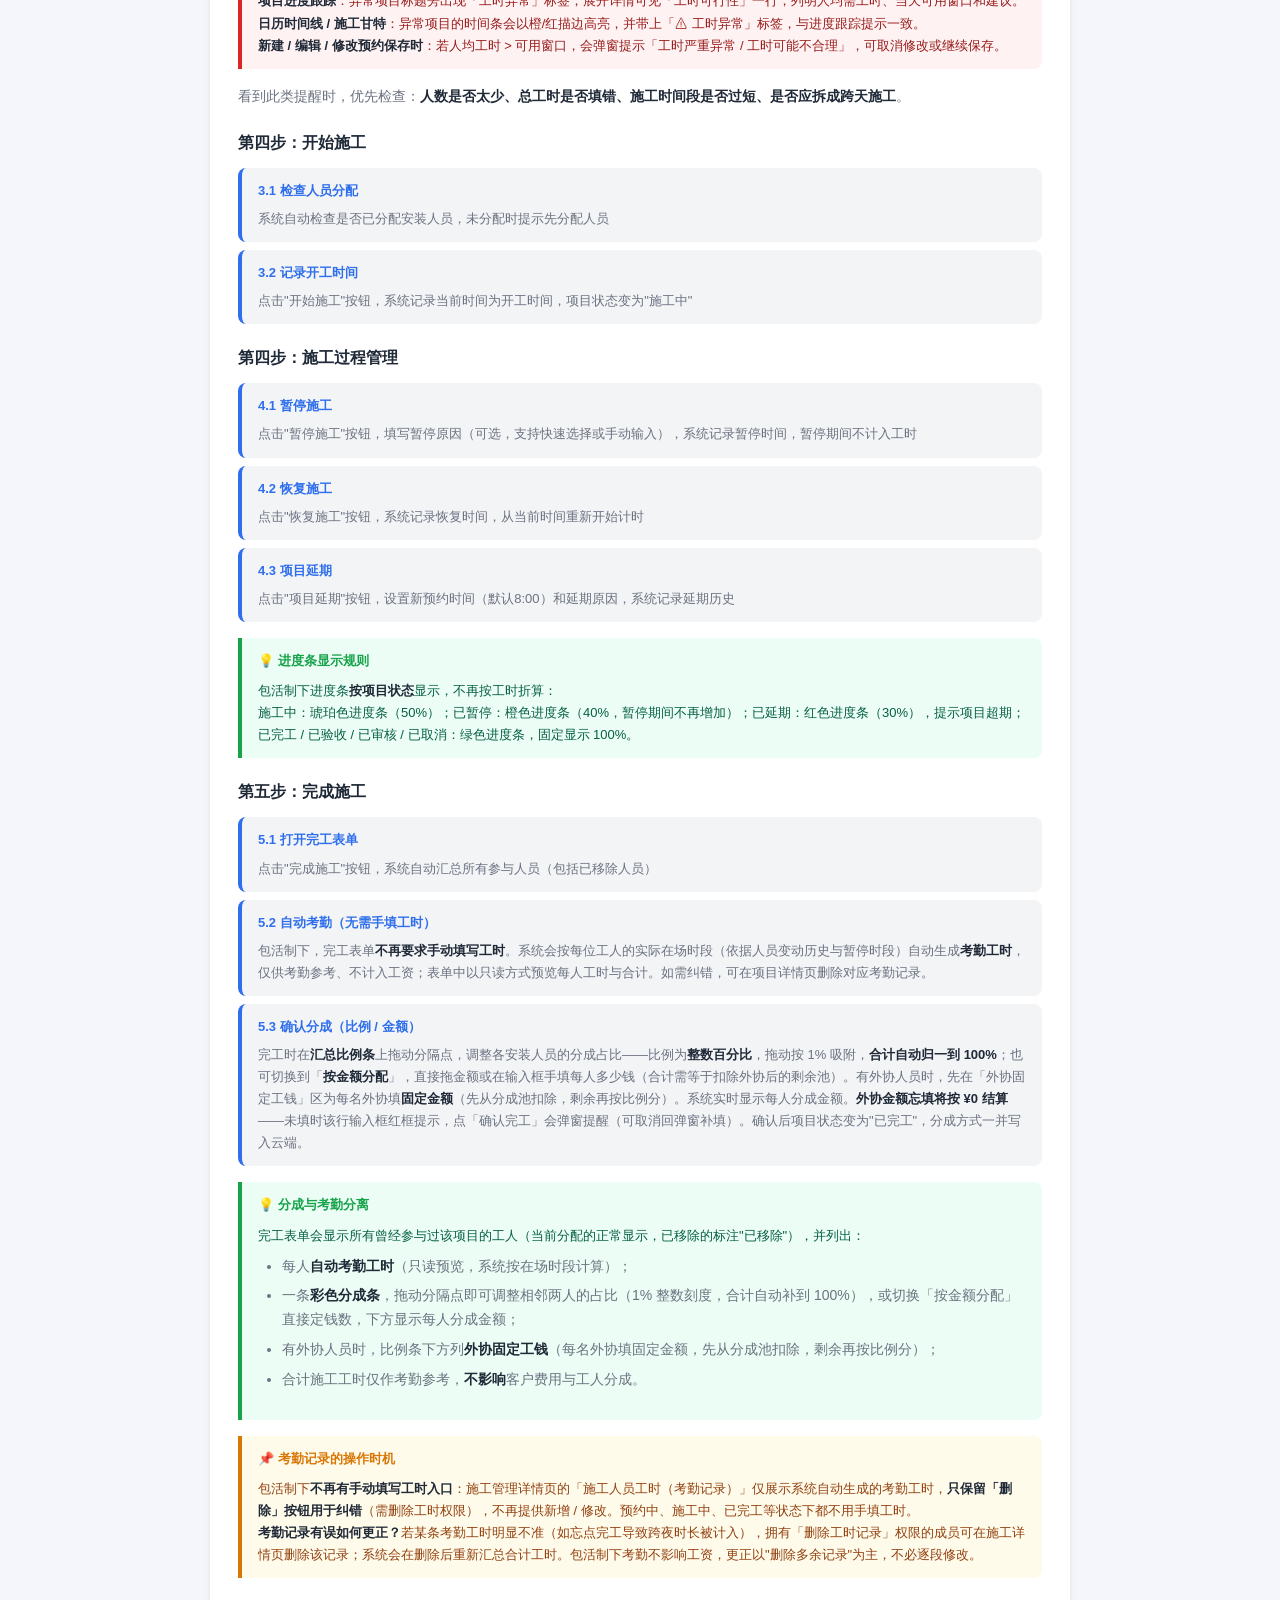
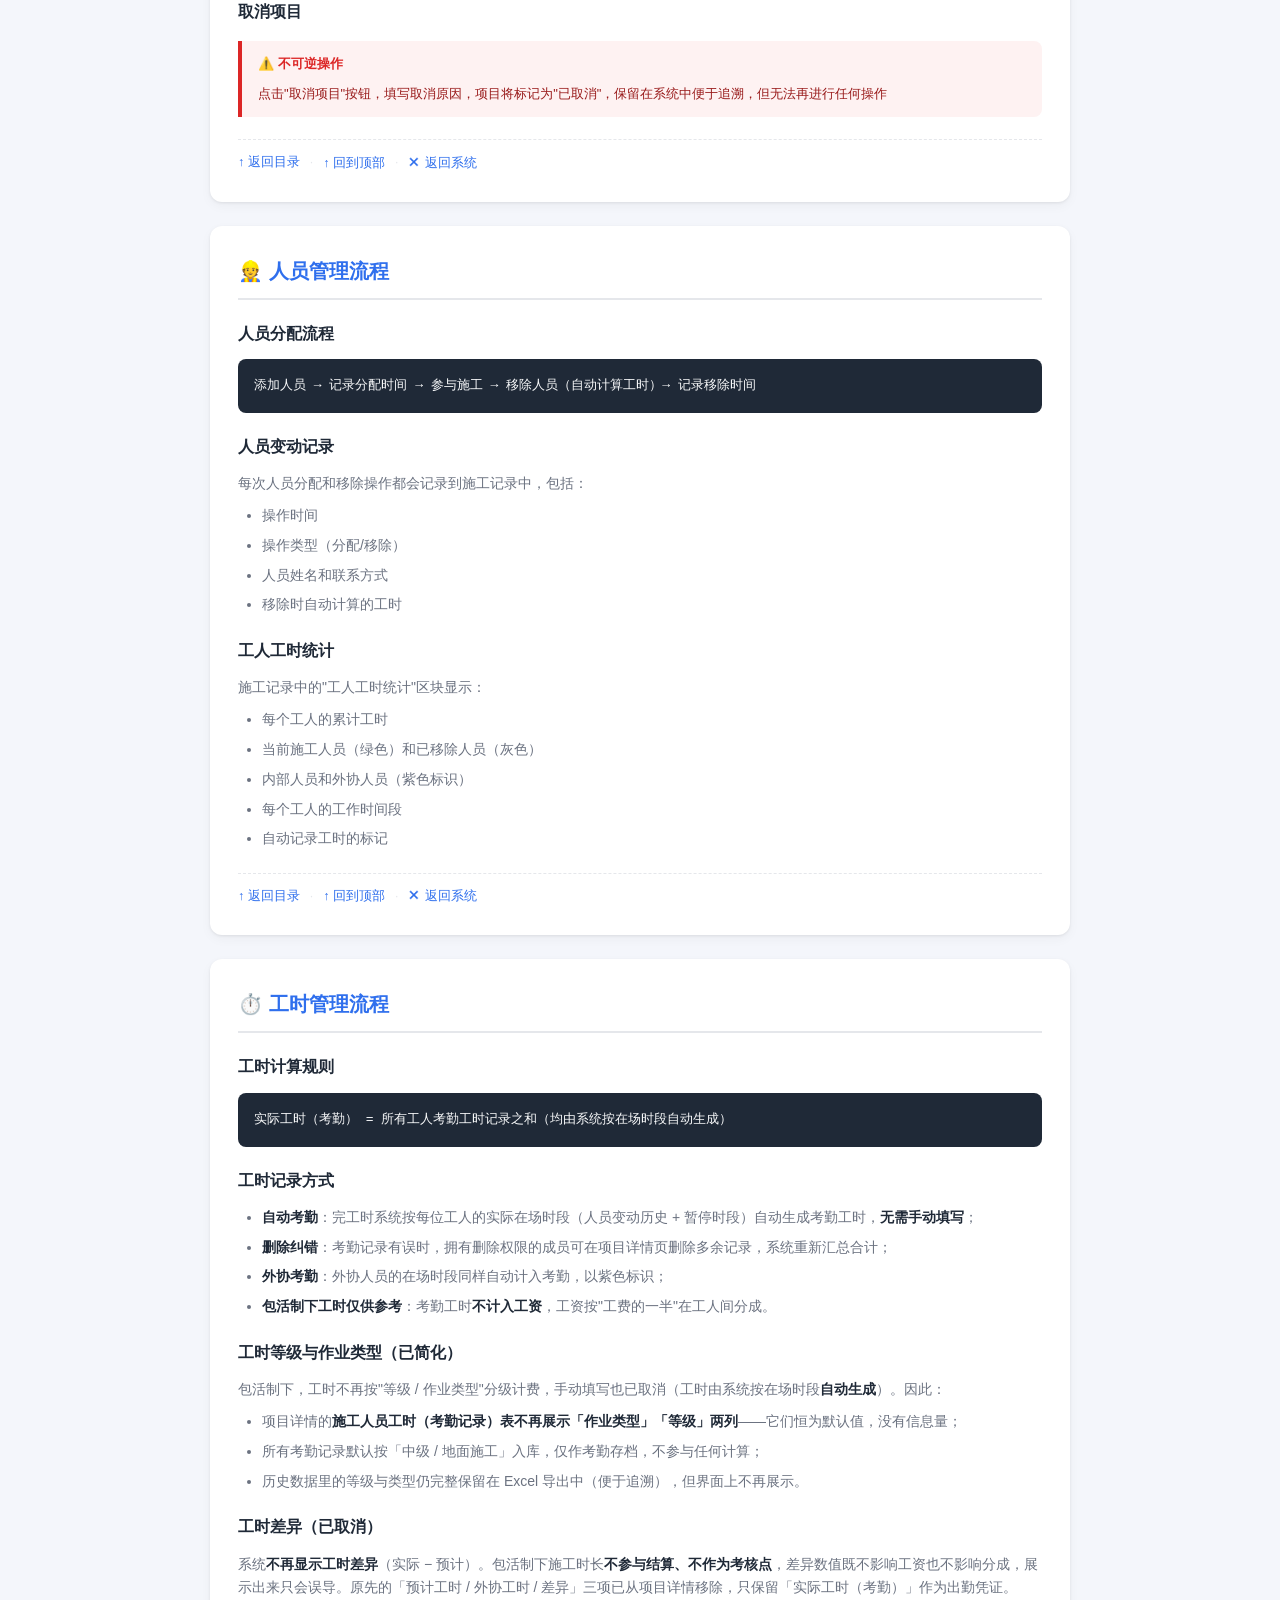
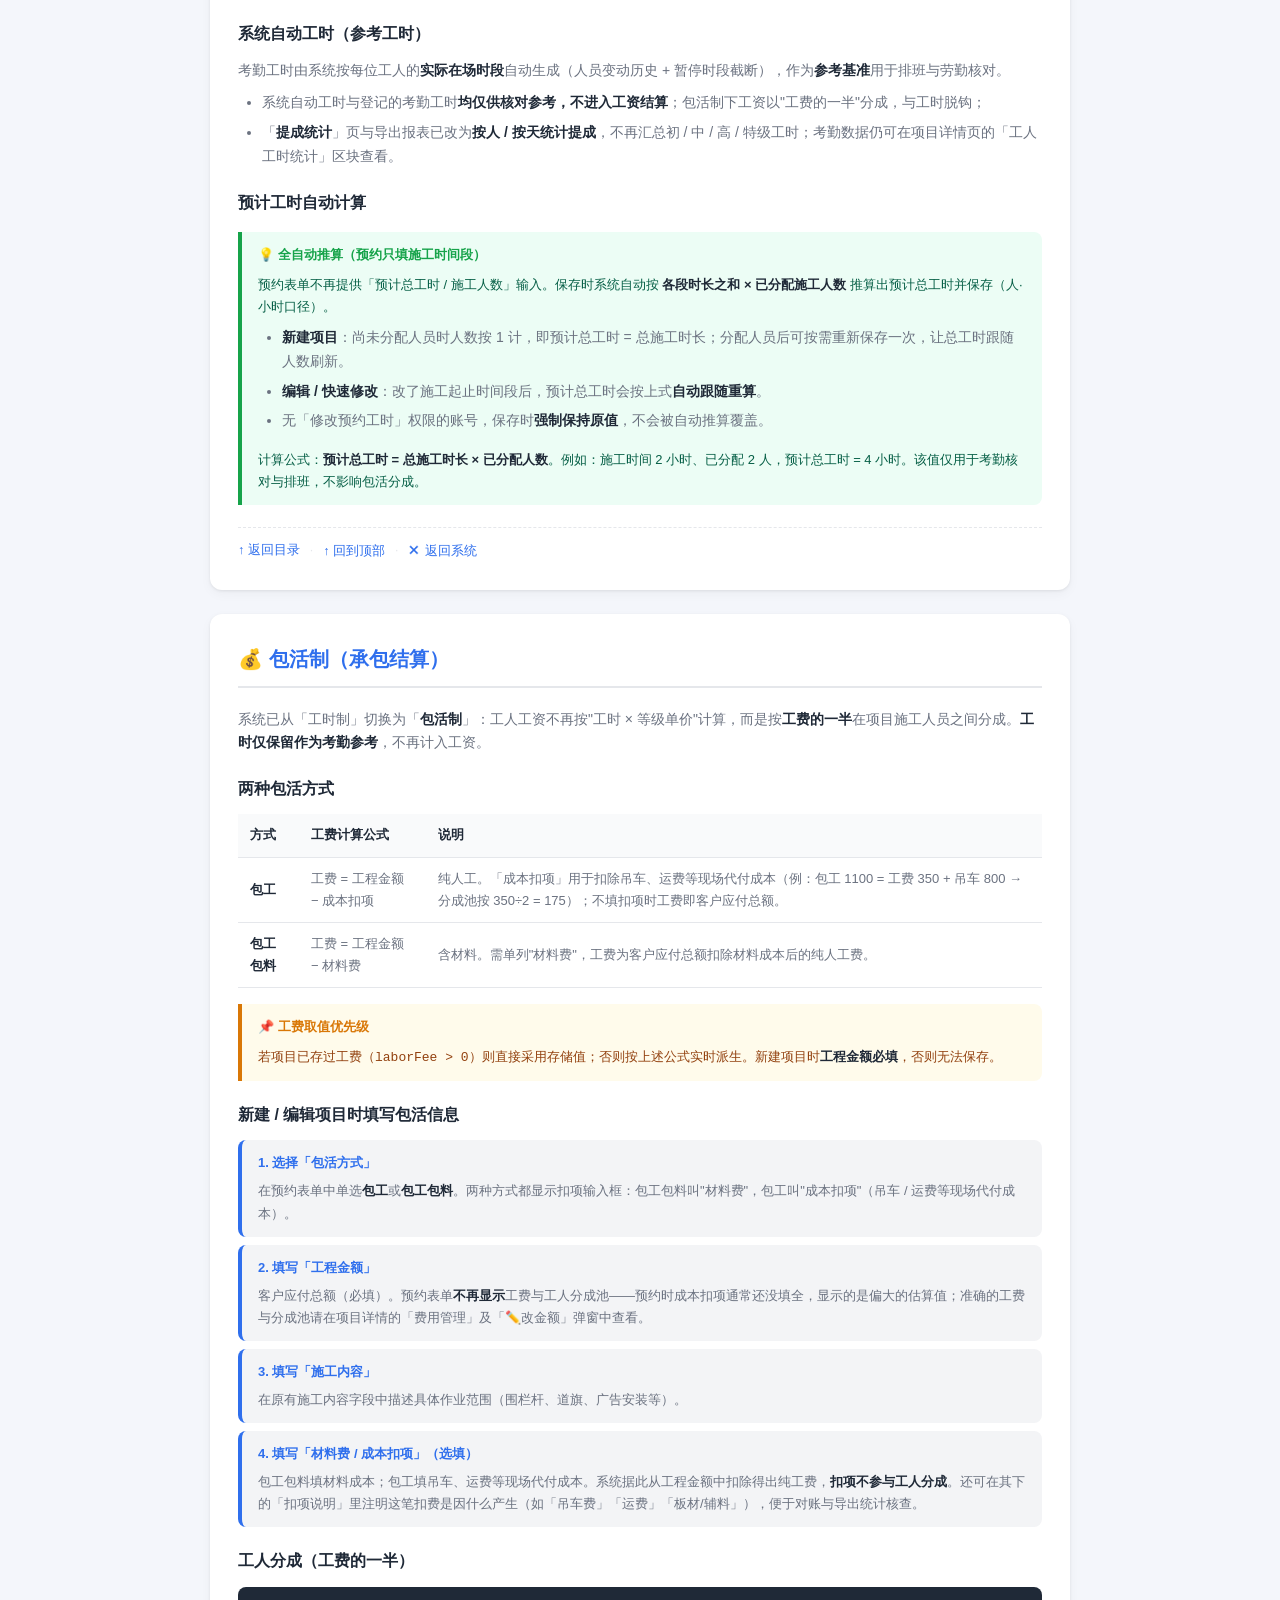
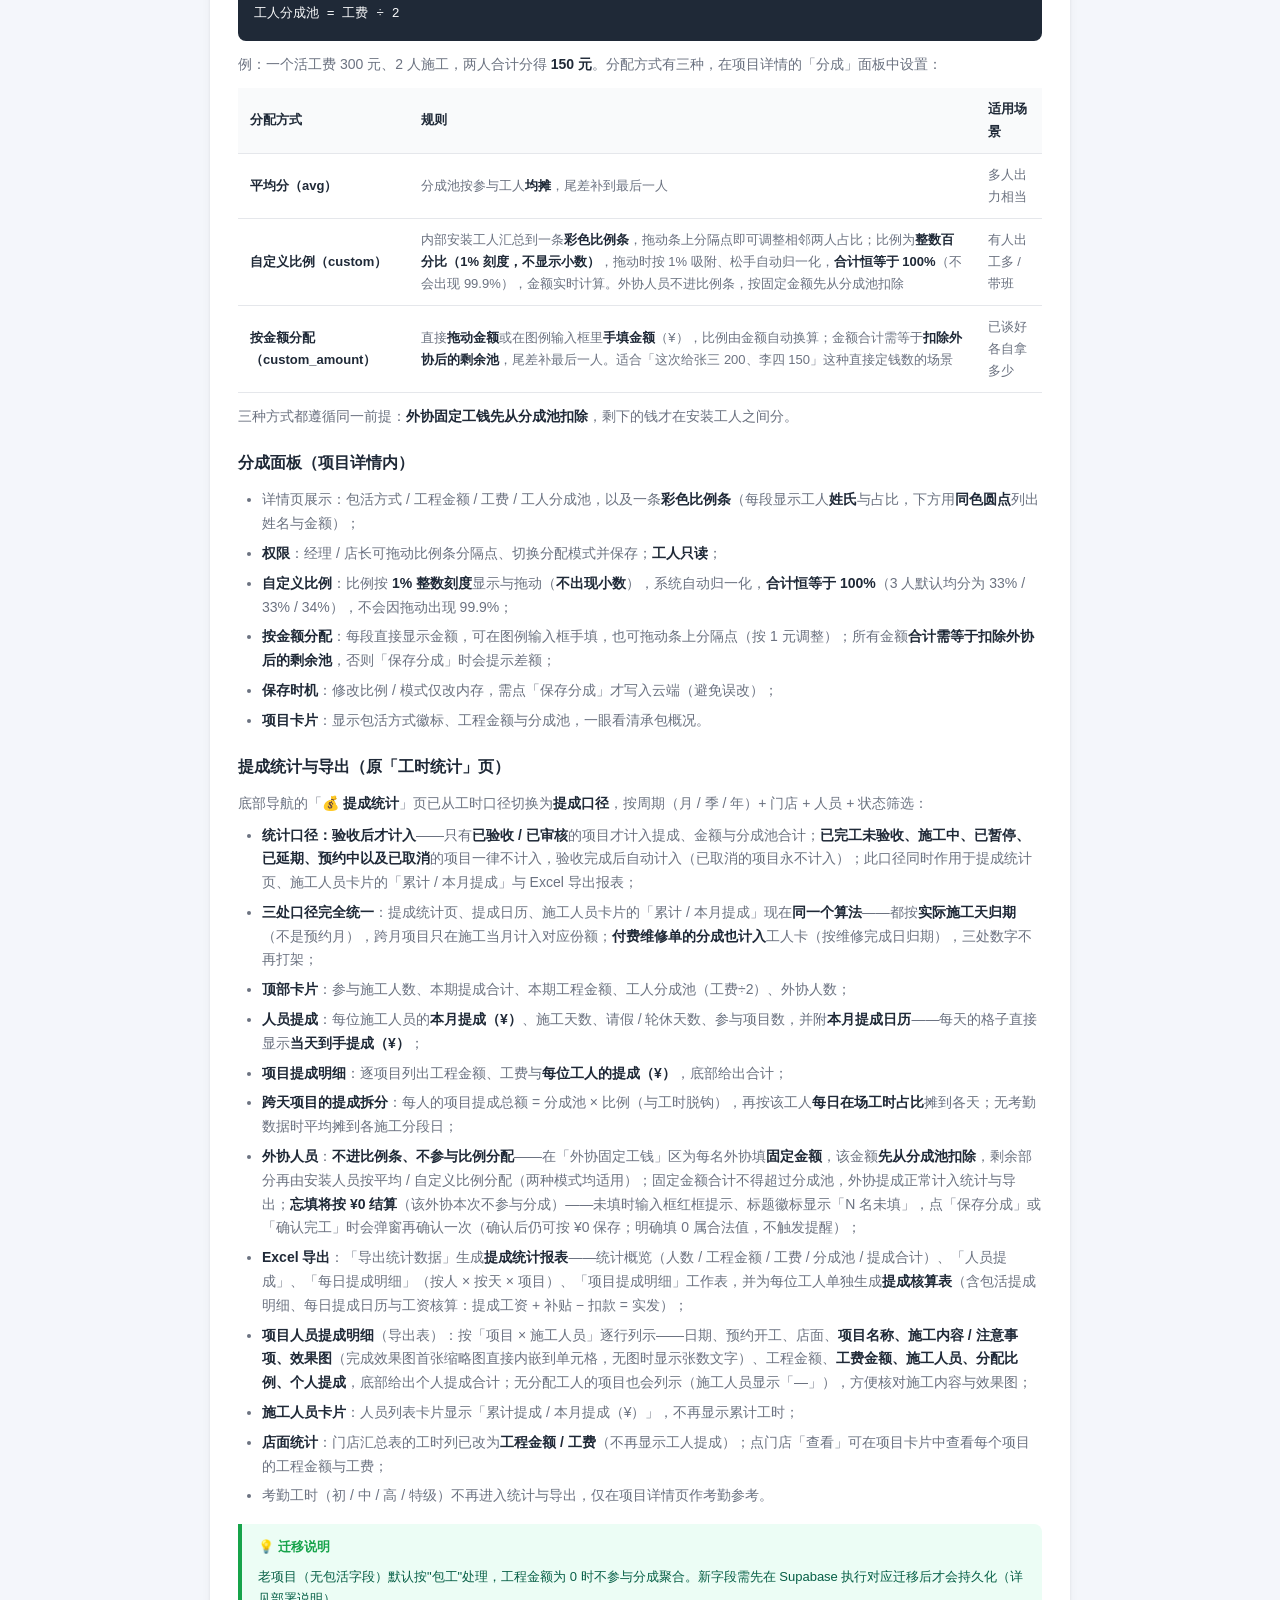
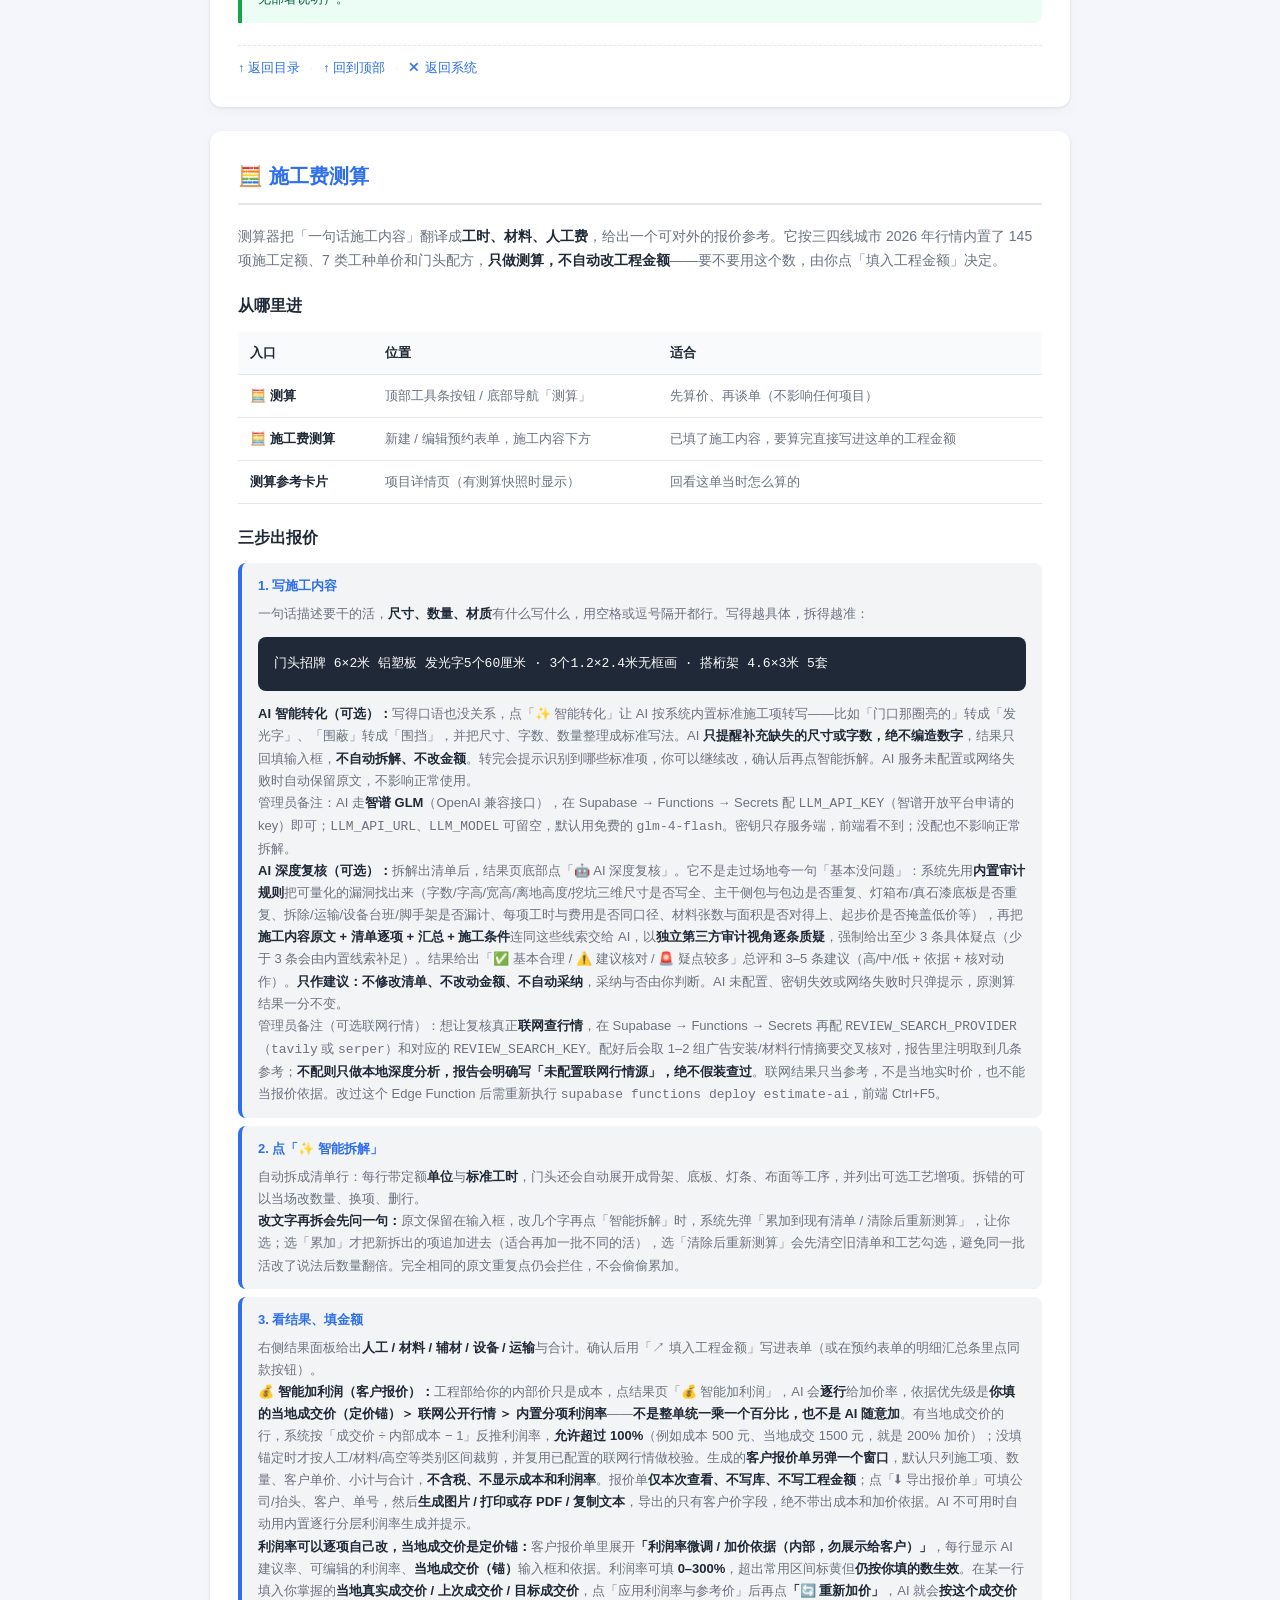
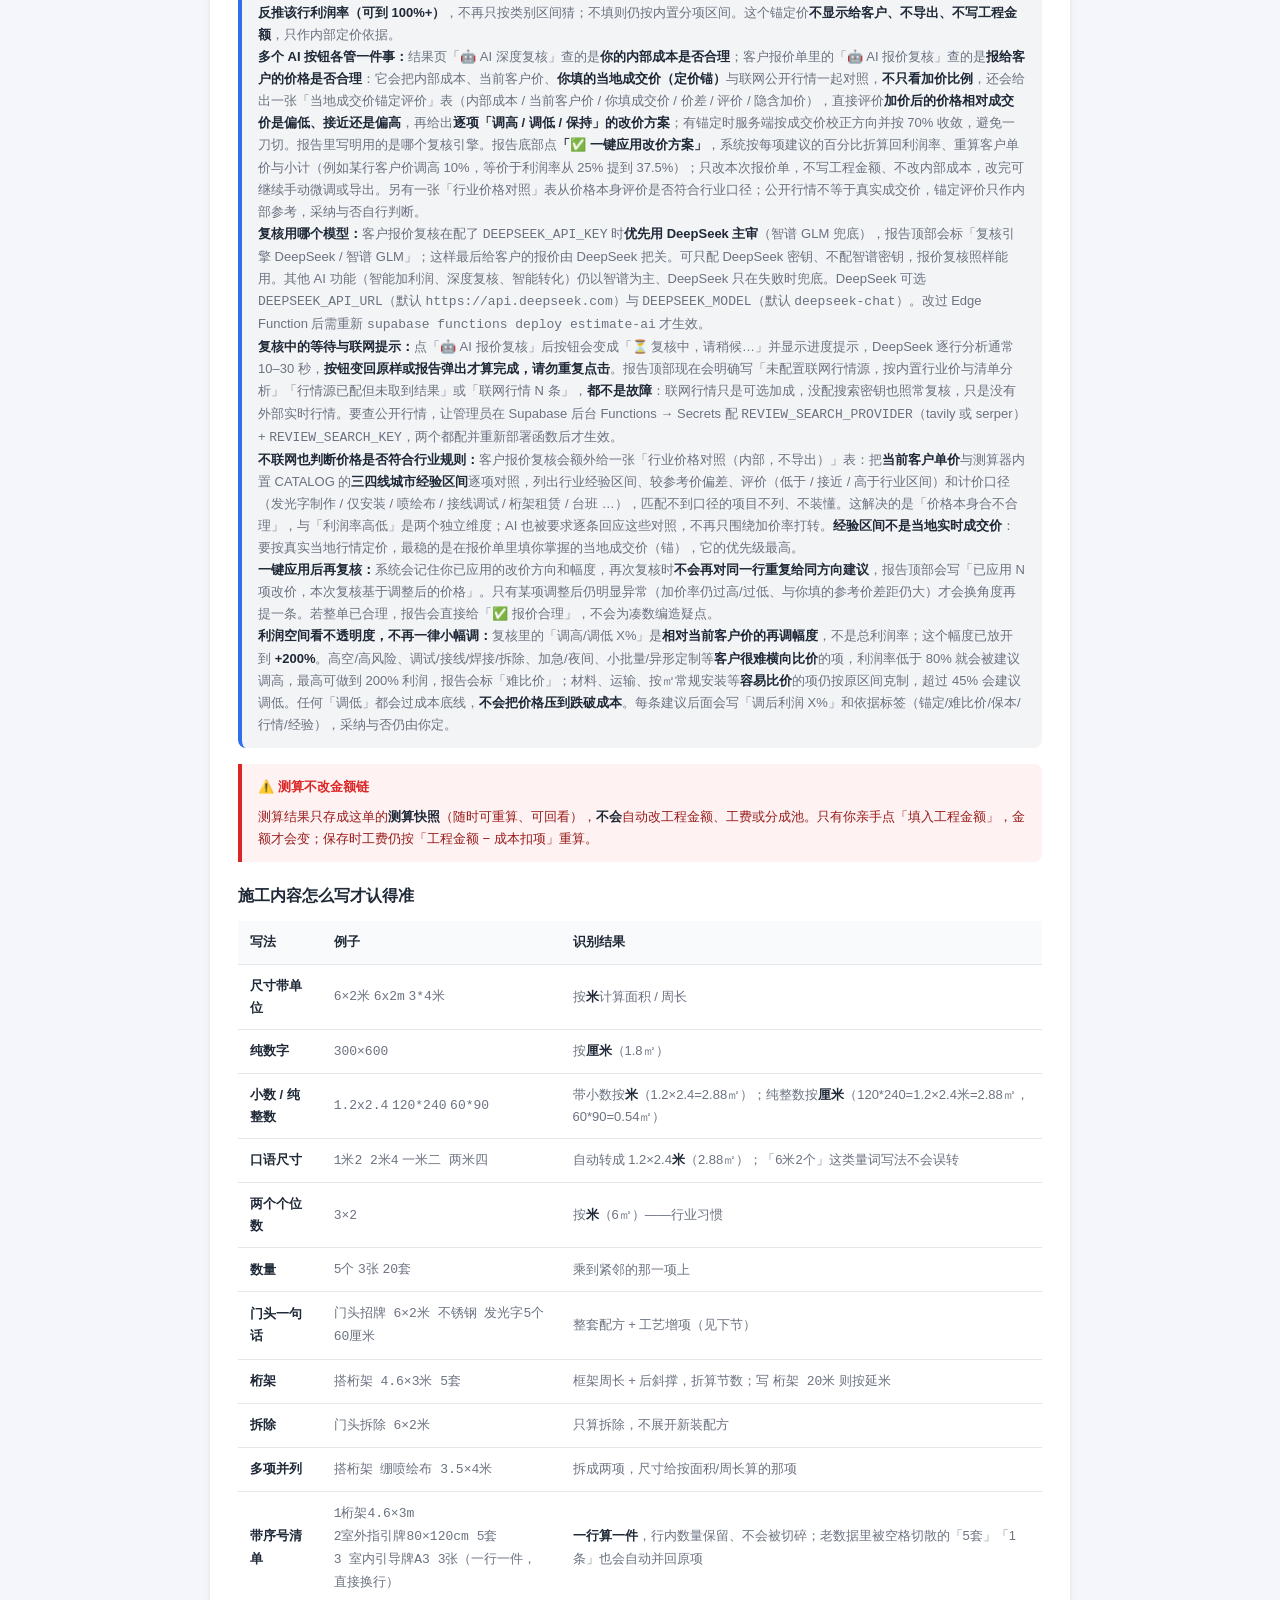
==== commit ecfb1780: "Add files via upload" ====
--- a/help.html
+++ b/help.html
@@ -370,7 +370,7 @@
   <div class="container">
     <div class="header">
       <h1>🏗️ 广告安装施工预约管理系统</h1>
-      <p>使用说明书 v3.40 · 重点工作流程</p>
+      <p>使用说明书 v3.44 · 重点工作流程</p>
     </div>
 
     <div class="toc" id="toc">
@@ -861,10 +861,14 @@
       <div class="flow-step">
         <h4>3. 看结果、填金额</h4>
         <p>右侧结果面板给出<strong>人工 / 材料 / 辅材 / 设备 / 运输</strong>与合计。确认后用「↗ 填入工程金额」写进表单（或在预约表单的明细汇总条里点同款按钮）。</p>
-        <p><strong>💰 智能加利润（客户报价）：</strong>工程部给你的内部价只是成本，点结果页「💰 智能加利润」，AI 会<strong>逐行</strong>给加价率（同类别里也按难度、风险、材料透明度区分，整单至少 3 个不同数值），服务端按类别上下限裁剪，并复用已配置的联网行情做校验——<strong>不是整单统一乘一个百分比，也不是只按 5 个类别各填一个数</strong>。生成的<strong>客户报价单另弹一个窗口</strong>，默认只列施工项、数量、客户单价、小计与合计，<strong>不含税、不显示成本和利润率</strong>。报价单<strong>仅本次查看、不写库、不写工程金额</strong>；点「⬇ 导出报价单」可填公司/抬头、客户、单号，然后<strong>生成图片 / 打印或存 PDF / 复制文本</strong>，导出的只有客户价字段，绝不带出成本和加价依据。AI 不可用时自动用内置逐行分层利润率生成并提示。</p>
-        <p><strong>利润率可以逐项自己改：</strong>客户报价单里展开<strong>「利润率微调 / 加价依据（内部，勿展示给客户）」</strong>，每行显示 AI 建议率、可编辑的利润率、参考成交价输入框和依据。利润率可填 <strong>0–100%</strong>，超出常用区间标黄但<strong>仍按你填的数生效</strong>，点「应用利润率与参考价」立即刷新客户价。你填的<strong>参考成交价只用于 AI 报价复核</strong>，不显示给客户、不导出、不写工程金额。</p>
-        <p><strong>多个 AI 按钮各管一件事：</strong>结果页「🤖 AI 深度复核」查的是<strong>你的内部成本是否合理</strong>；客户报价单里的「🤖 AI 报价复核」查的是<strong>报给客户的价格是否合理</strong>：它会把内部成本、当前客户价、你填的参考成交价（选填）与联网公开行情一起对照，给出<strong>逐项「调高 / 调低 / 保持」的百分比改价方案</strong>，报告里会写明用的是哪个复核引擎。报告底部点<strong>「✅ 一键应用改价方案」</strong>，系统按每项建议的百分比折算回利润率、重算客户单价与小计（例如某行客户价调高 10%，等价于利润率从 25% 提到 37.5%）；只改本次报价单，不写工程金额、不改内部成本，改完可继续手动微调或导出。公开行情不等于真实成交价，你填的参考价也只是参考，采纳与否自行判断。</p>
+        <p><strong>💰 智能加利润（客户报价）：</strong>工程部给你的内部价只是成本，点结果页「💰 智能加利润」，AI 会<strong>逐行</strong>给加价率，依据优先级是<strong>你填的当地成交价（定价锚）＞ 联网公开行情 ＞ 内置分项利润率</strong>——<strong>不是整单统一乘一个百分比，也不是 AI 随意加</strong>。有当地成交价的行，系统按「成交价 ÷ 内部成本 − 1」反推利润率，<strong>允许超过 100%</strong>（例如成本 500 元、当地成交 1500 元，就是 200% 加价）；没填锚定时才按人工/材料/高空等类别区间裁剪，并复用已配置的联网行情做校验。生成的<strong>客户报价单另弹一个窗口</strong>，默认只列施工项、数量、客户单价、小计与合计，<strong>不含税、不显示成本和利润率</strong>。报价单<strong>仅本次查看、不写库、不写工程金额</strong>；点「⬇ 导出报价单」可填公司/抬头、客户、单号，然后<strong>生成图片 / 打印或存 PDF / 复制文本</strong>，导出的只有客户价字段，绝不带出成本和加价依据。AI 不可用时自动用内置逐行分层利润率生成并提示。</p>
+        <p><strong>利润率可以逐项自己改，当地成交价是定价锚：</strong>客户报价单里展开<strong>「利润率微调 / 加价依据（内部，勿展示给客户）」</strong>，每行显示 AI 建议率、可编辑的利润率、<strong>当地成交价（锚）</strong>输入框和依据。利润率可填 <strong>0–300%</strong>，超出常用区间标黄但<strong>仍按你填的数生效</strong>。在某一行填入你掌握的<strong>当地真实成交价 / 上次成交价 / 目标成交价</strong>，点「应用利润率与参考价」后再点<strong>「🔄 重新加价」</strong>，AI 就会<strong>按这个成交价反推该行利润率（可到 100%+）</strong>，不再只按类别区间猜；不填则仍按内置分项区间。这个锚定价<strong>不显示给客户、不导出、不写工程金额</strong>，只作内部定价依据。</p>
+        <p><strong>多个 AI 按钮各管一件事：</strong>结果页「🤖 AI 深度复核」查的是<strong>你的内部成本是否合理</strong>；客户报价单里的「🤖 AI 报价复核」查的是<strong>报给客户的价格是否合理</strong>：它会把内部成本、当前客户价、<strong>你填的当地成交价（定价锚）</strong>与联网公开行情一起对照，<strong>不只看加价比例</strong>，还会给出一张「当地成交价锚定评价」表（内部成本 / 当前客户价 / 你填成交价 / 价差 / 评价 / 隐含加价），直接评价<strong>加价后的价格相对成交价是偏低、接近还是偏高</strong>，再给出<strong>逐项「调高 / 调低 / 保持」的改价方案</strong>；有锚定时服务端按成交价校正方向并按 70% 收敛，避免一刀切。报告里写明用的是哪个复核引擎。报告底部点<strong>「✅ 一键应用改价方案」</strong>，系统按每项建议的百分比折算回利润率、重算客户单价与小计（例如某行客户价调高 10%，等价于利润率从 25% 提到 37.5%）；只改本次报价单，不写工程金额、不改内部成本，改完可继续手动微调或导出。另有一张「行业价格对照」表从价格本身评价是否符合行业口径；公开行情不等于真实成交价，锚定评价只作内部参考，采纳与否自行判断。</p>
         <p><strong>复核用哪个模型：</strong>客户报价复核在配了 <code>DEEPSEEK_API_KEY</code> 时<strong>优先用 DeepSeek 主审</strong>（智谱 GLM 兜底），报告顶部会标「复核引擎 DeepSeek / 智谱 GLM」；这样最后给客户的报价由 DeepSeek 把关。可只配 DeepSeek 密钥、不配智谱密钥，报价复核照样能用。其他 AI 功能（智能加利润、深度复核、智能转化）仍以智谱为主、DeepSeek 只在失败时兜底。DeepSeek 可选 <code>DEEPSEEK_API_URL</code>（默认 <code>https://api.deepseek.com</code>）与 <code>DEEPSEEK_MODEL</code>（默认 <code>deepseek-chat</code>）。改过 Edge Function 后需重新 <code>supabase functions deploy estimate-ai</code> 才生效。</p>
+        <p><strong>复核中的等待与联网提示：</strong>点「🤖 AI 报价复核」后按钮会变成「⏳ 复核中，请稍候…」并显示进度提示，DeepSeek 逐行分析通常 10–30 秒，<strong>按钮变回原样或报告弹出才算完成，请勿重复点击</strong>。报告顶部现在会明确写「未配置联网行情源，按内置行业价与清单分析」「行情源已配但未取到结果」或「联网行情 N 条」，<strong>都不是故障</strong>：联网行情只是可选加成，没配搜索密钥也照常复核，只是没有外部实时行情。要查公开行情，让管理员在 Supabase 后台 Functions → Secrets 配 <code>REVIEW_SEARCH_PROVIDER</code>（tavily 或 serper）+ <code>REVIEW_SEARCH_KEY</code>，两个都配并重新部署函数后才生效。</p>
+        <p><strong>不联网也判断价格是否符合行业规则：</strong>客户报价复核会额外给一张「行业价格对照（内部，不导出）」表：把<strong>当前客户单价</strong>与测算器内置 CATALOG 的<strong>三四线城市经验区间</strong>逐项对照，列出行业经验区间、较参考价偏差、评价（低于 / 接近 / 高于行业区间）和计价口径（发光字制作 / 仅安装 / 喷绘布 / 接线调试 / 桁架租赁 / 台班 …），匹配不到口径的项目不列、不装懂。这解决的是「价格本身合不合理」，与「利润率高低」是两个独立维度；AI 也被要求逐条回应这些对照，不再只围绕加价率打转。<strong>经验区间不是当地实时成交价</strong>：要按真实当地行情定价，最稳的是在报价单里填你掌握的当地成交价（锚），它的优先级最高。</p>
+        <p><strong>一键应用后再复核：</strong>系统会记住你已应用的改价方向和幅度，再次复核时<strong>不会再对同一行重复给同方向建议</strong>，报告顶部会写「已应用 N 项改价，本次复核基于调整后的价格」。只有某项调整后仍明显异常（加价率仍过高/过低、与你填的参考价差距仍大）才会换角度再提一条。若整单已合理，报告会直接给「✅ 报价合理」，不会为凑数编造疑点。</p>
+        <p><strong>利润空间看不透明度，不再一律小幅调：</strong>复核里的「调高/调低 X%」是<strong>相对当前客户价的再调幅度</strong>，不是总利润率；这个幅度已放开到 <strong>+200%</strong>。高空/高风险、调试/接线/焊接/拆除、加急/夜间、小批量/异形定制等<strong>客户很难横向比价</strong>的项，利润率低于 80% 就会被建议调高，最高可做到 200% 利润，报告会标「难比价」；材料、运输、按㎡常规安装等<strong>容易比价</strong>的项仍按原区间克制，超过 45% 会建议调低。任何「调低」都会过成本底线，<strong>不会把价格压到跌破成本</strong>。每条建议后面会写「调后利润 X%」和依据标签（锚定/难比价/保本/行情/经验），采纳与否仍由你定。</p>
       </div>
 
       <div class="warning">
@@ -1581,7 +1585,7 @@
     </div>
 
     <div class="footer">
-      <p>文档版本：v3.40 | 更新日期：2026年11月25日</p>
+      <p>文档版本：v3.44 | 更新日期：2026年11月25日</p>
     </div>
   </div>
   <script>
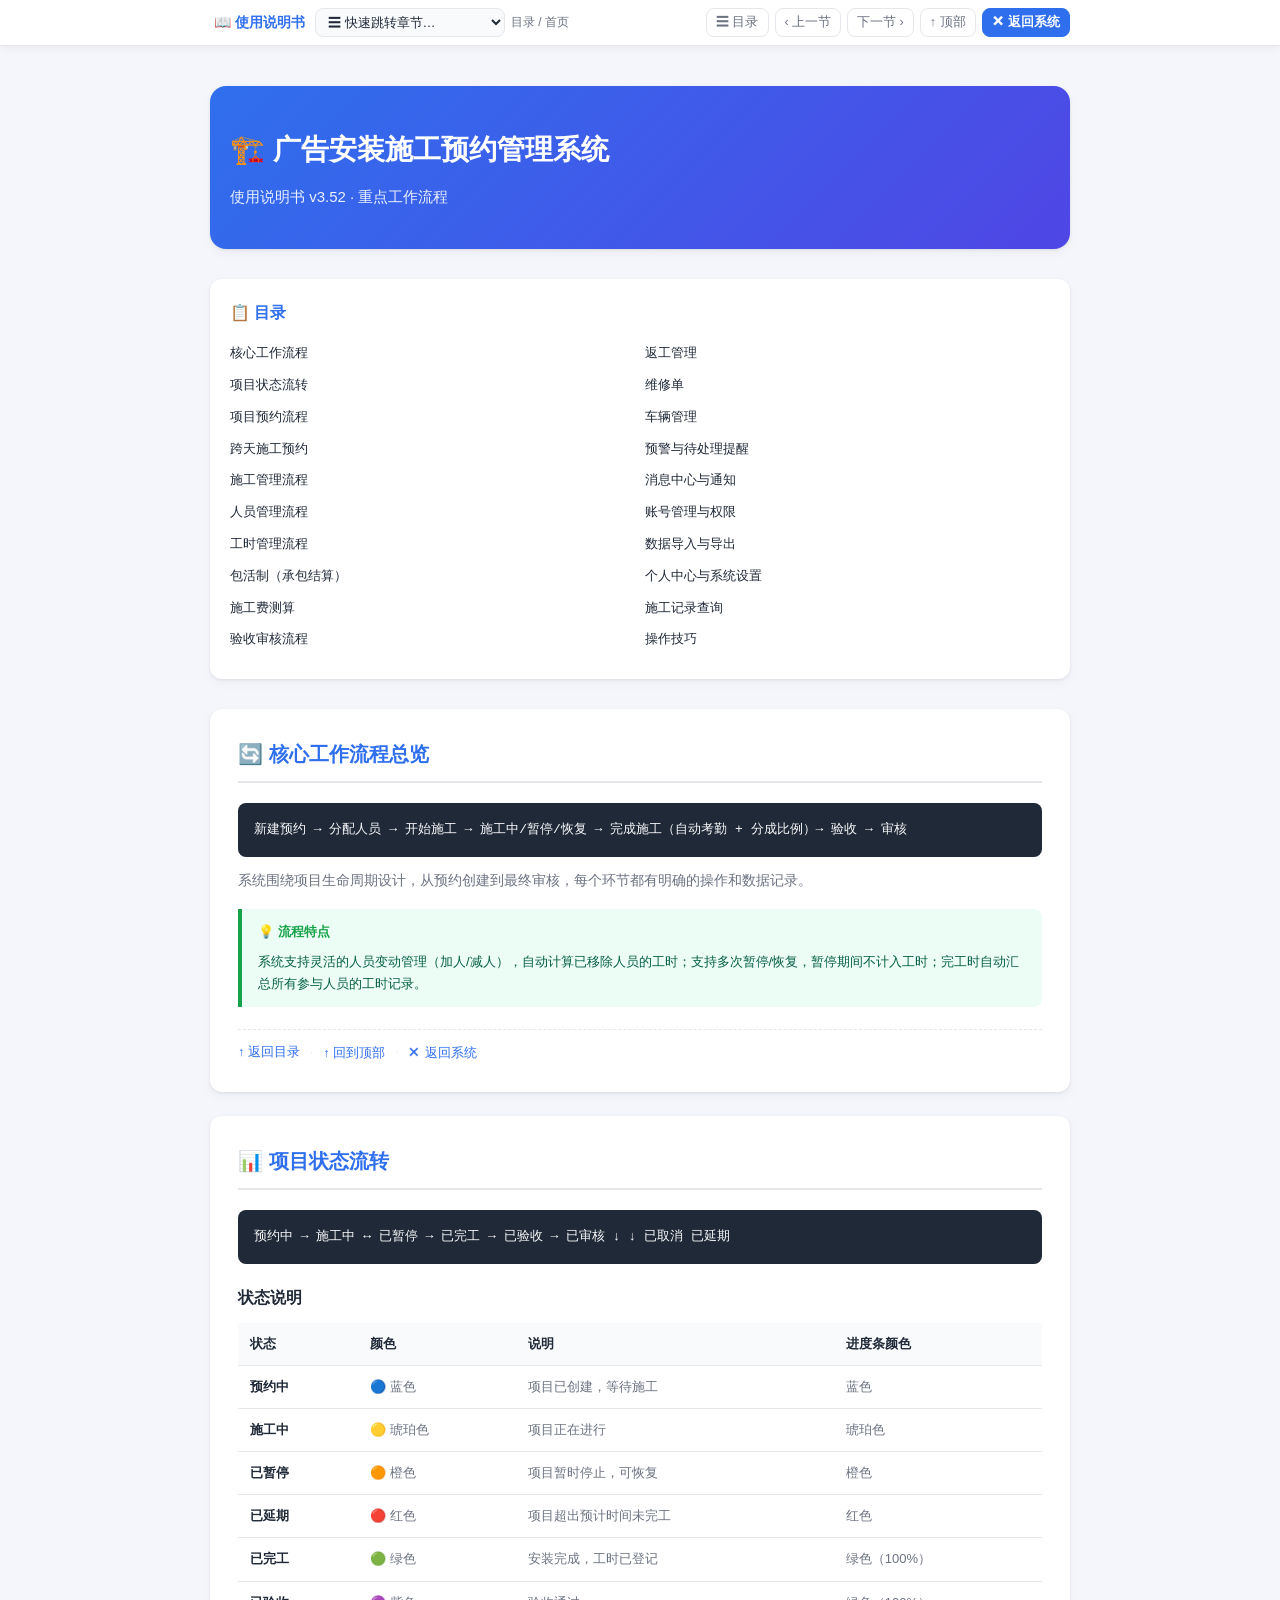
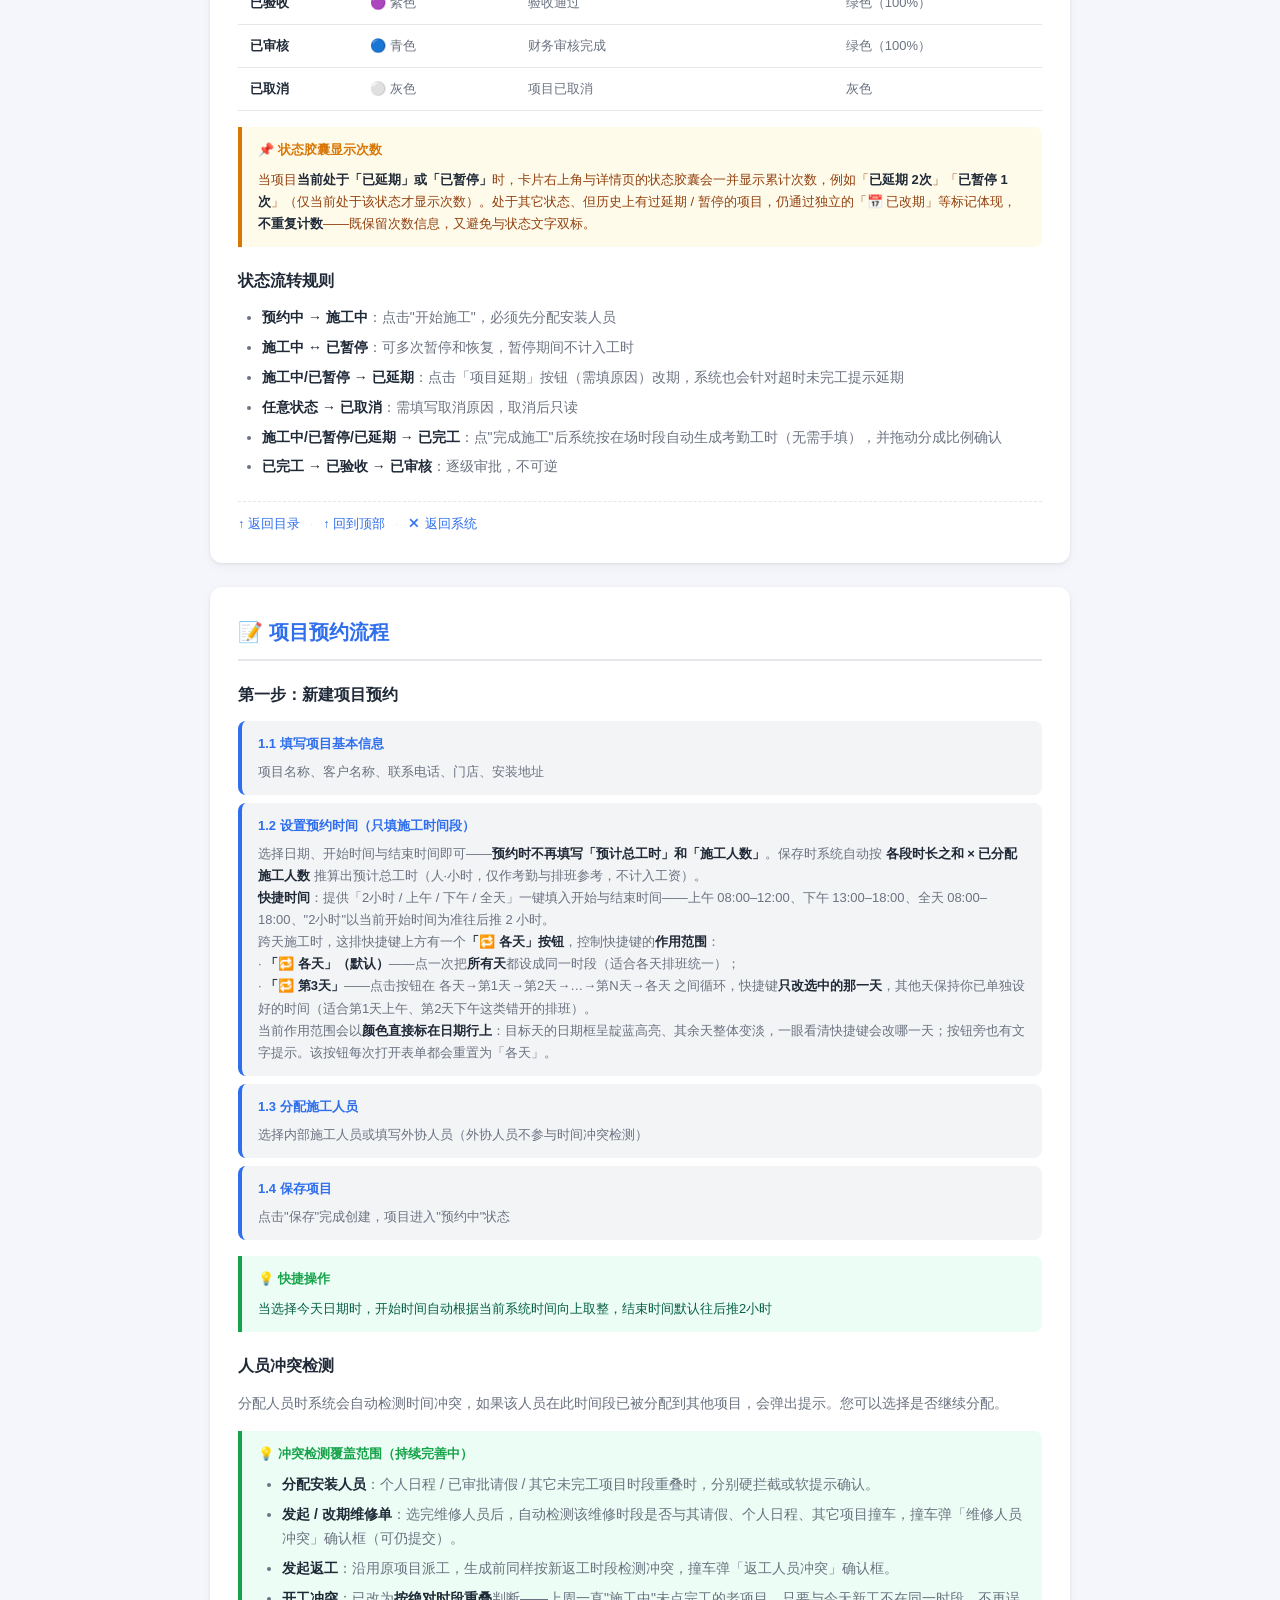
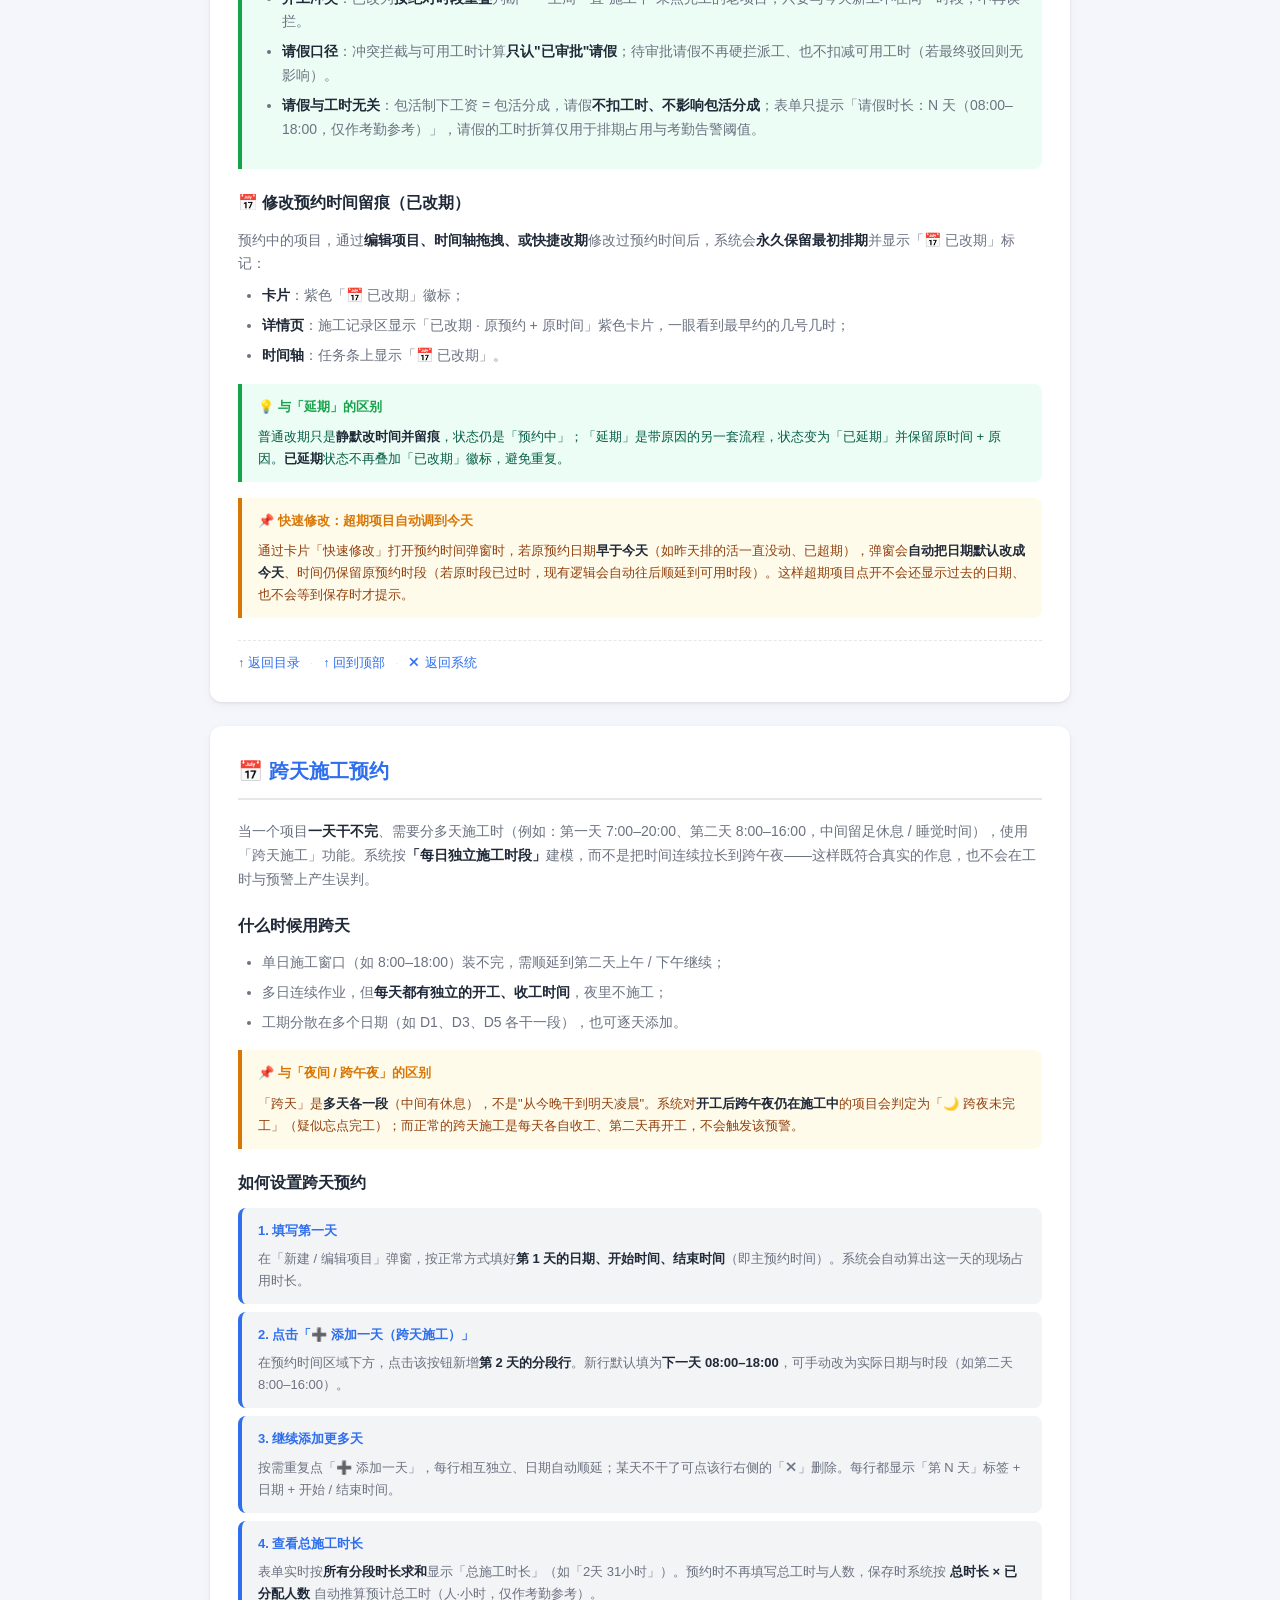
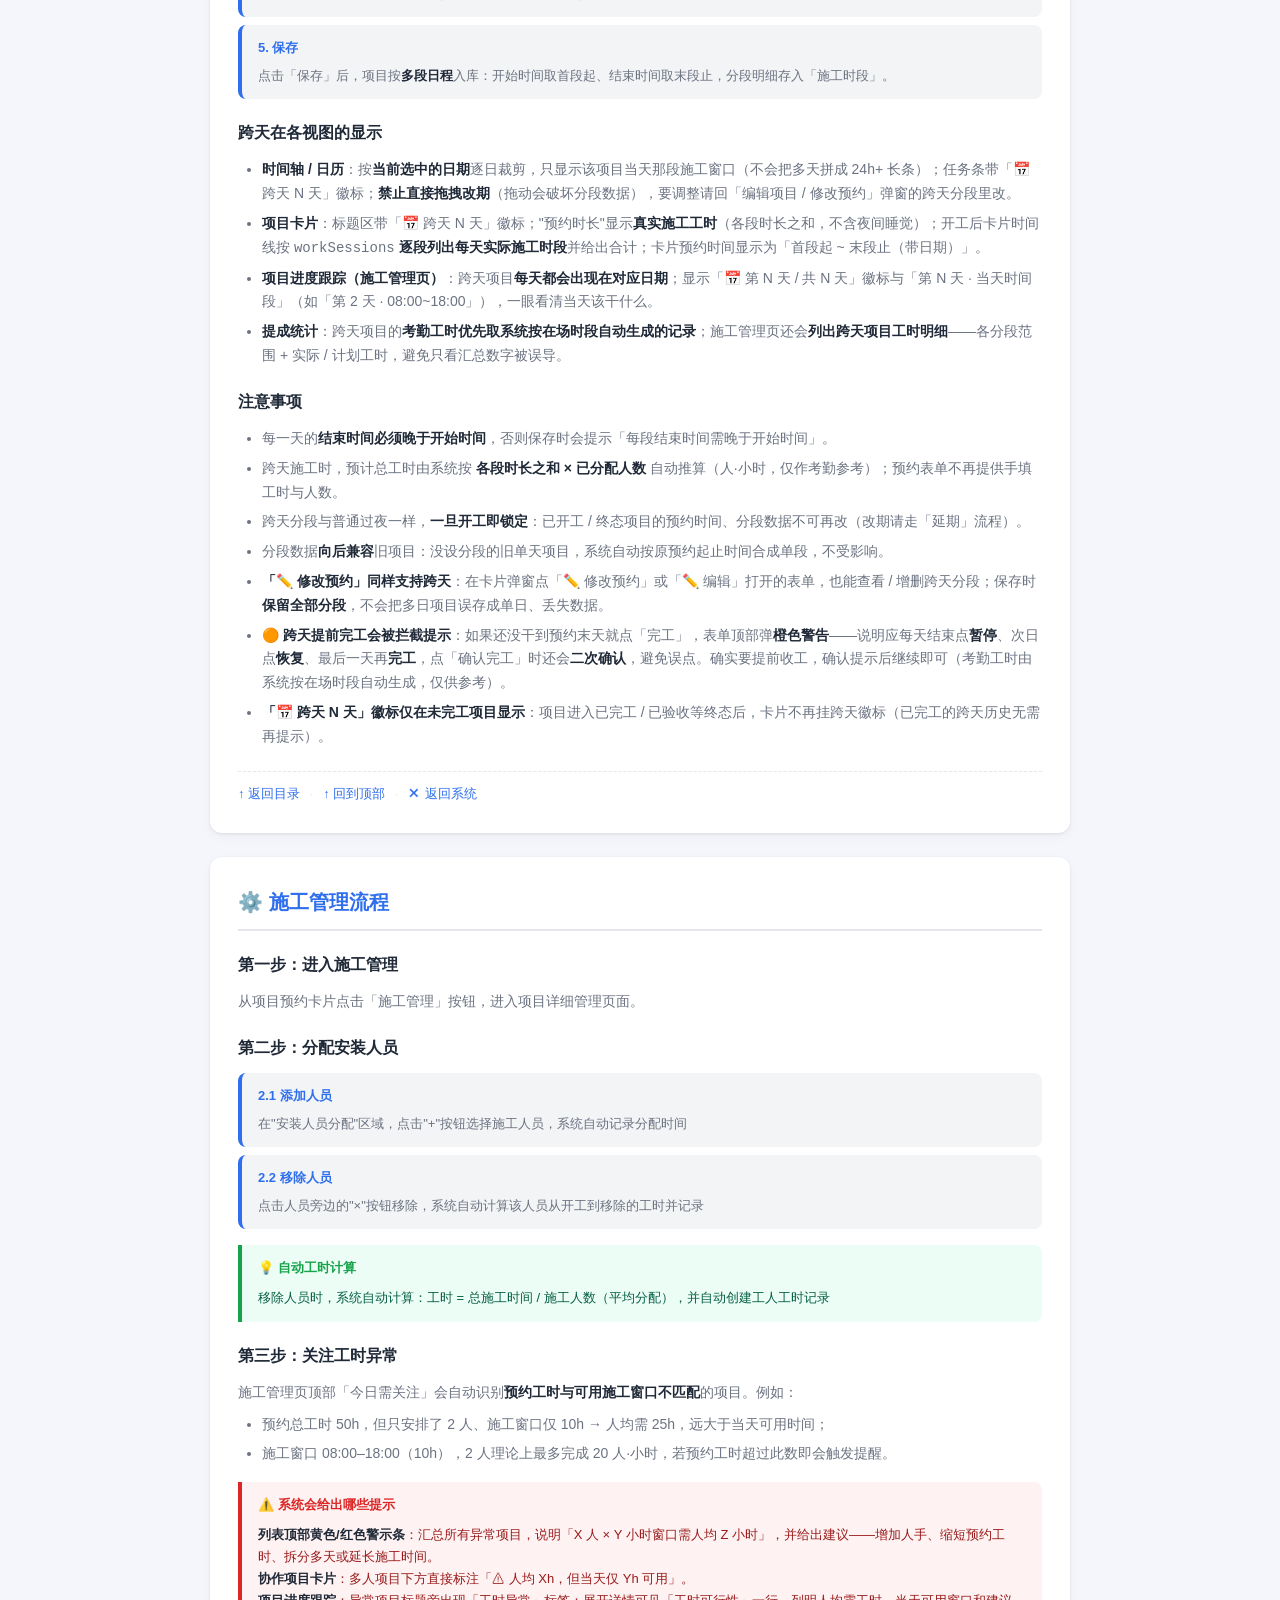
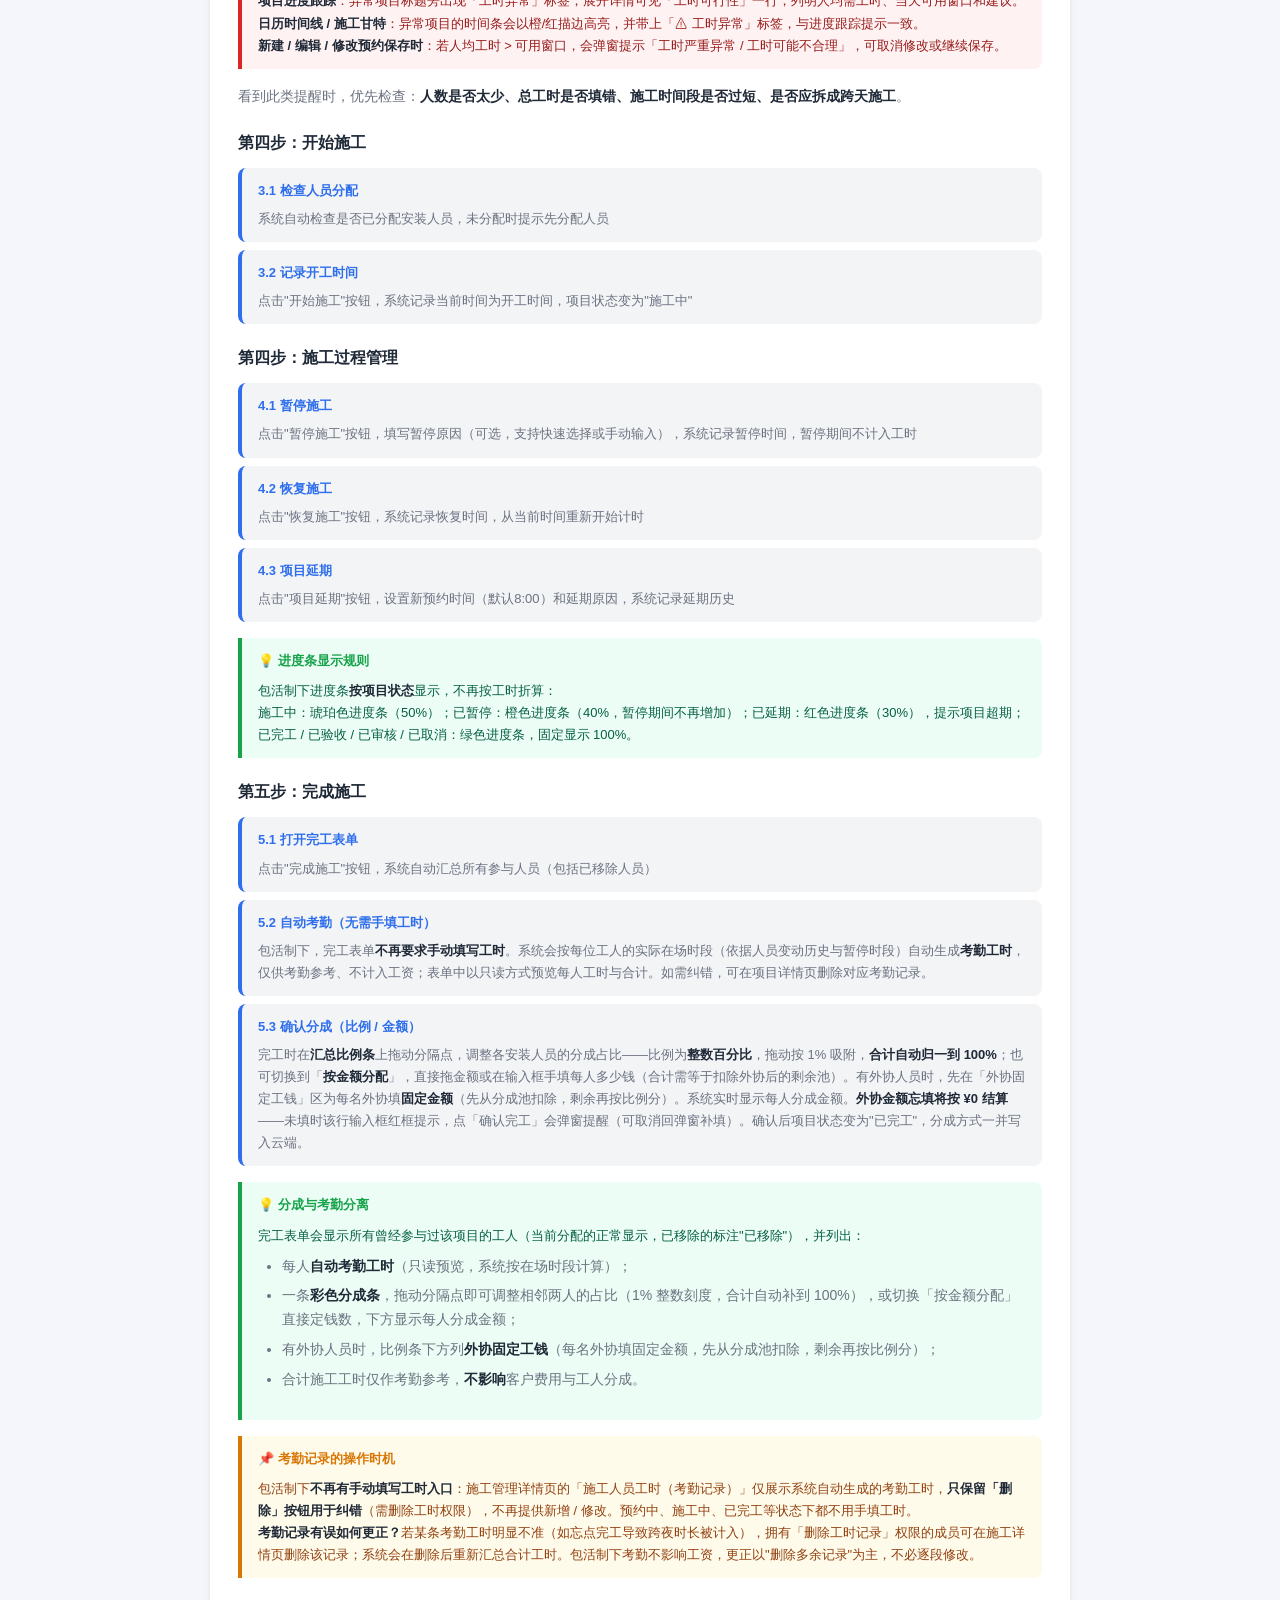
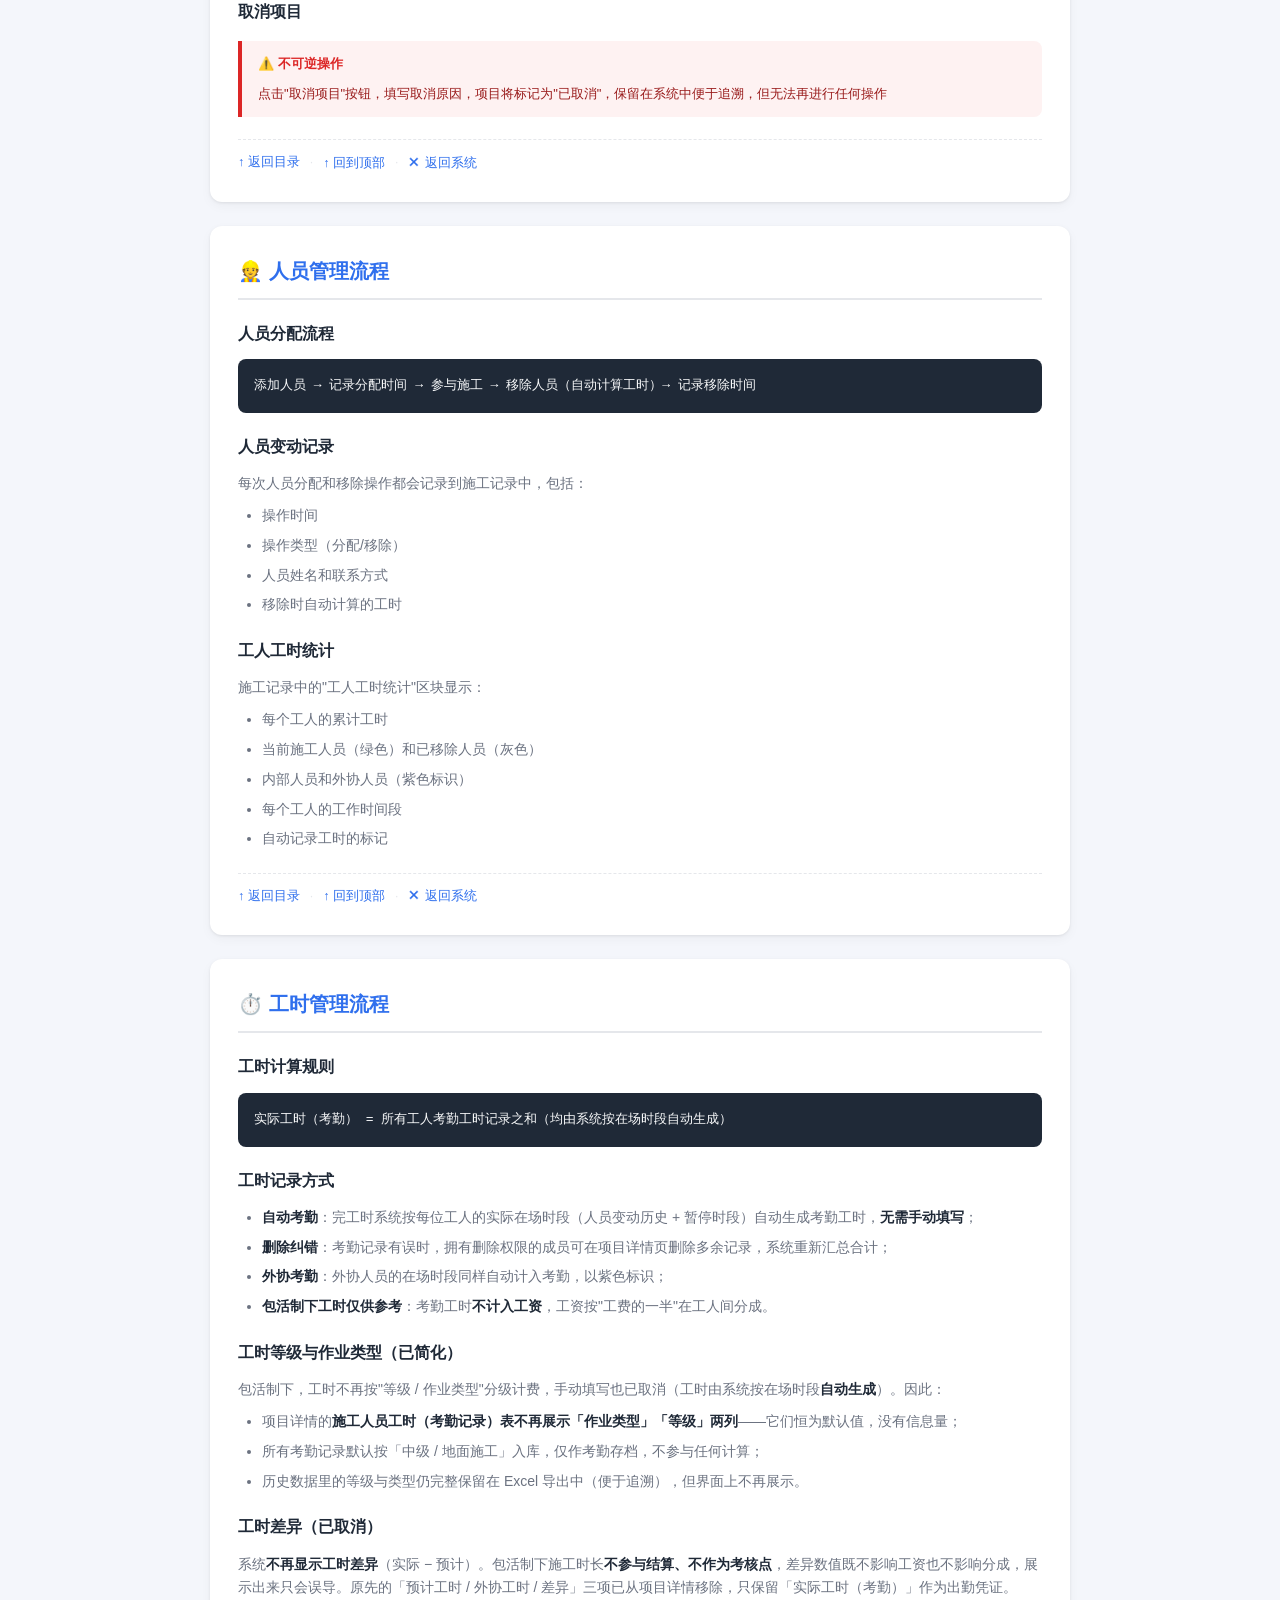
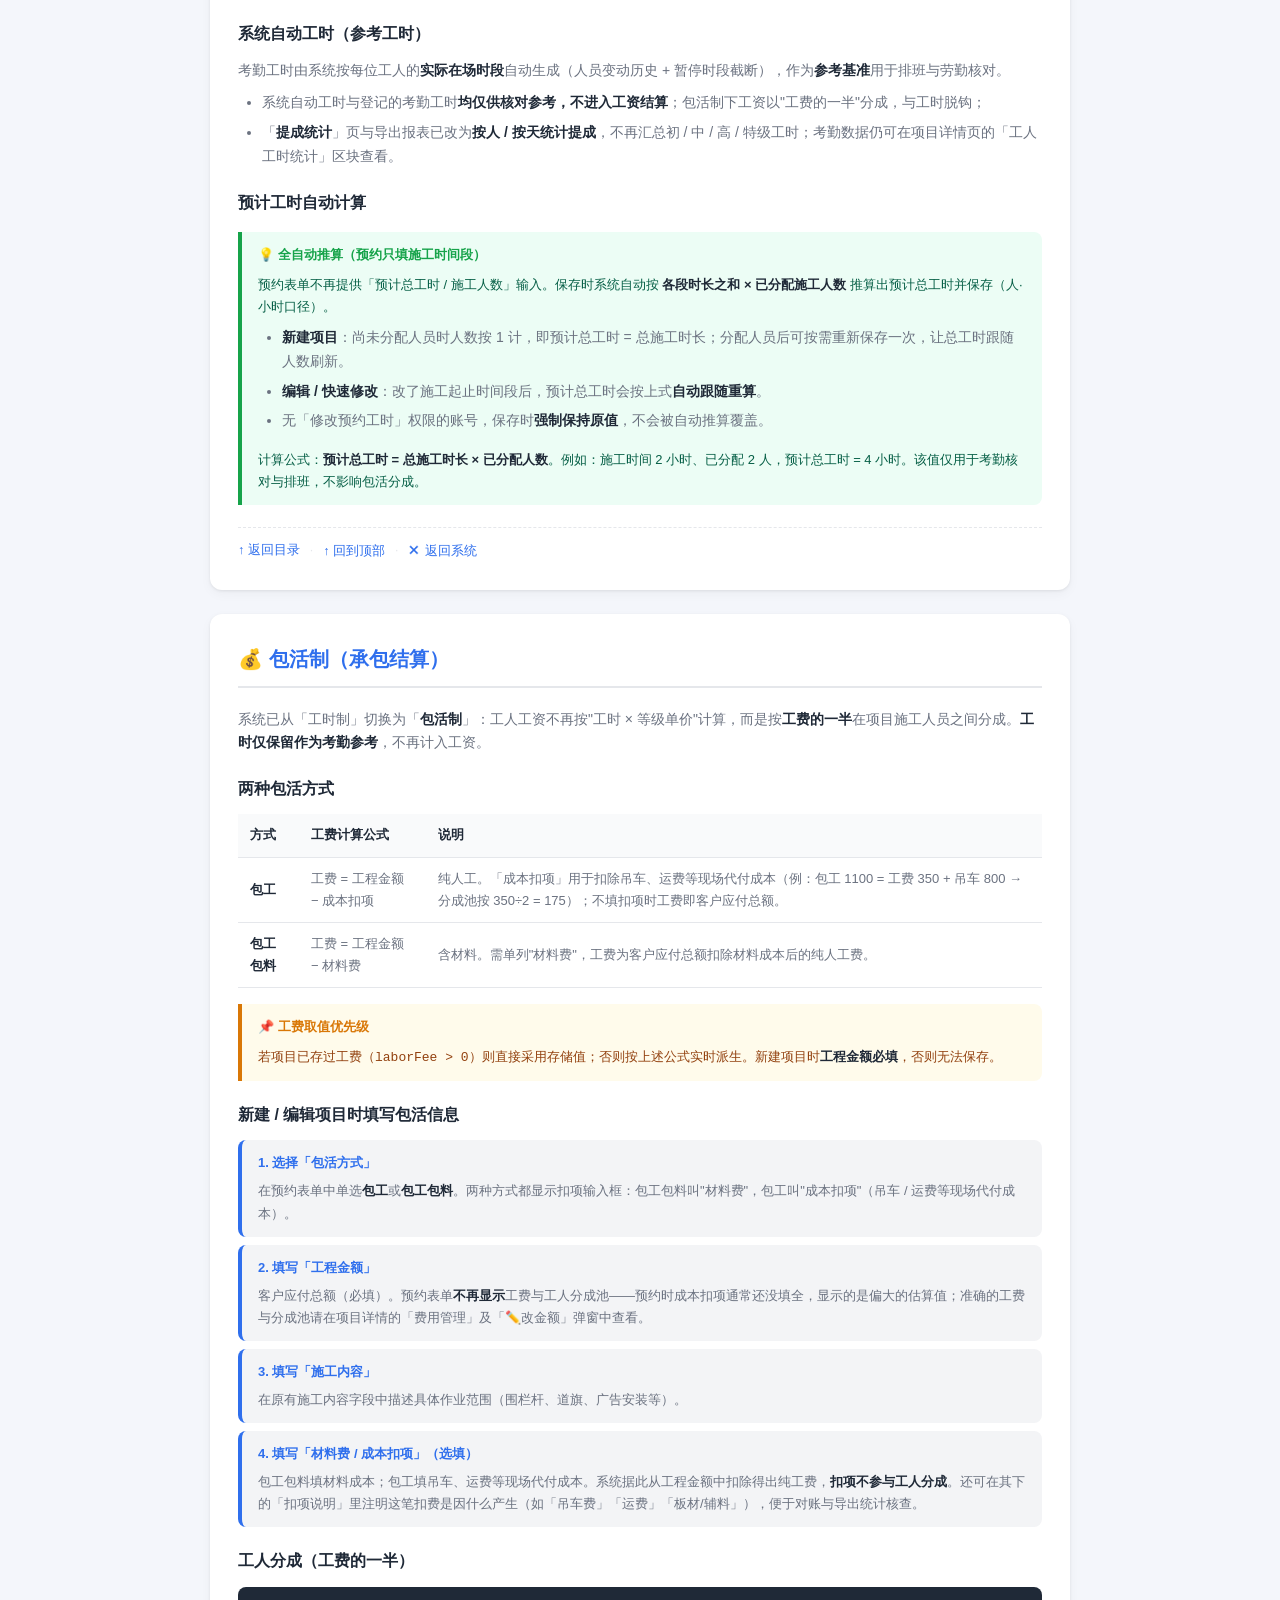
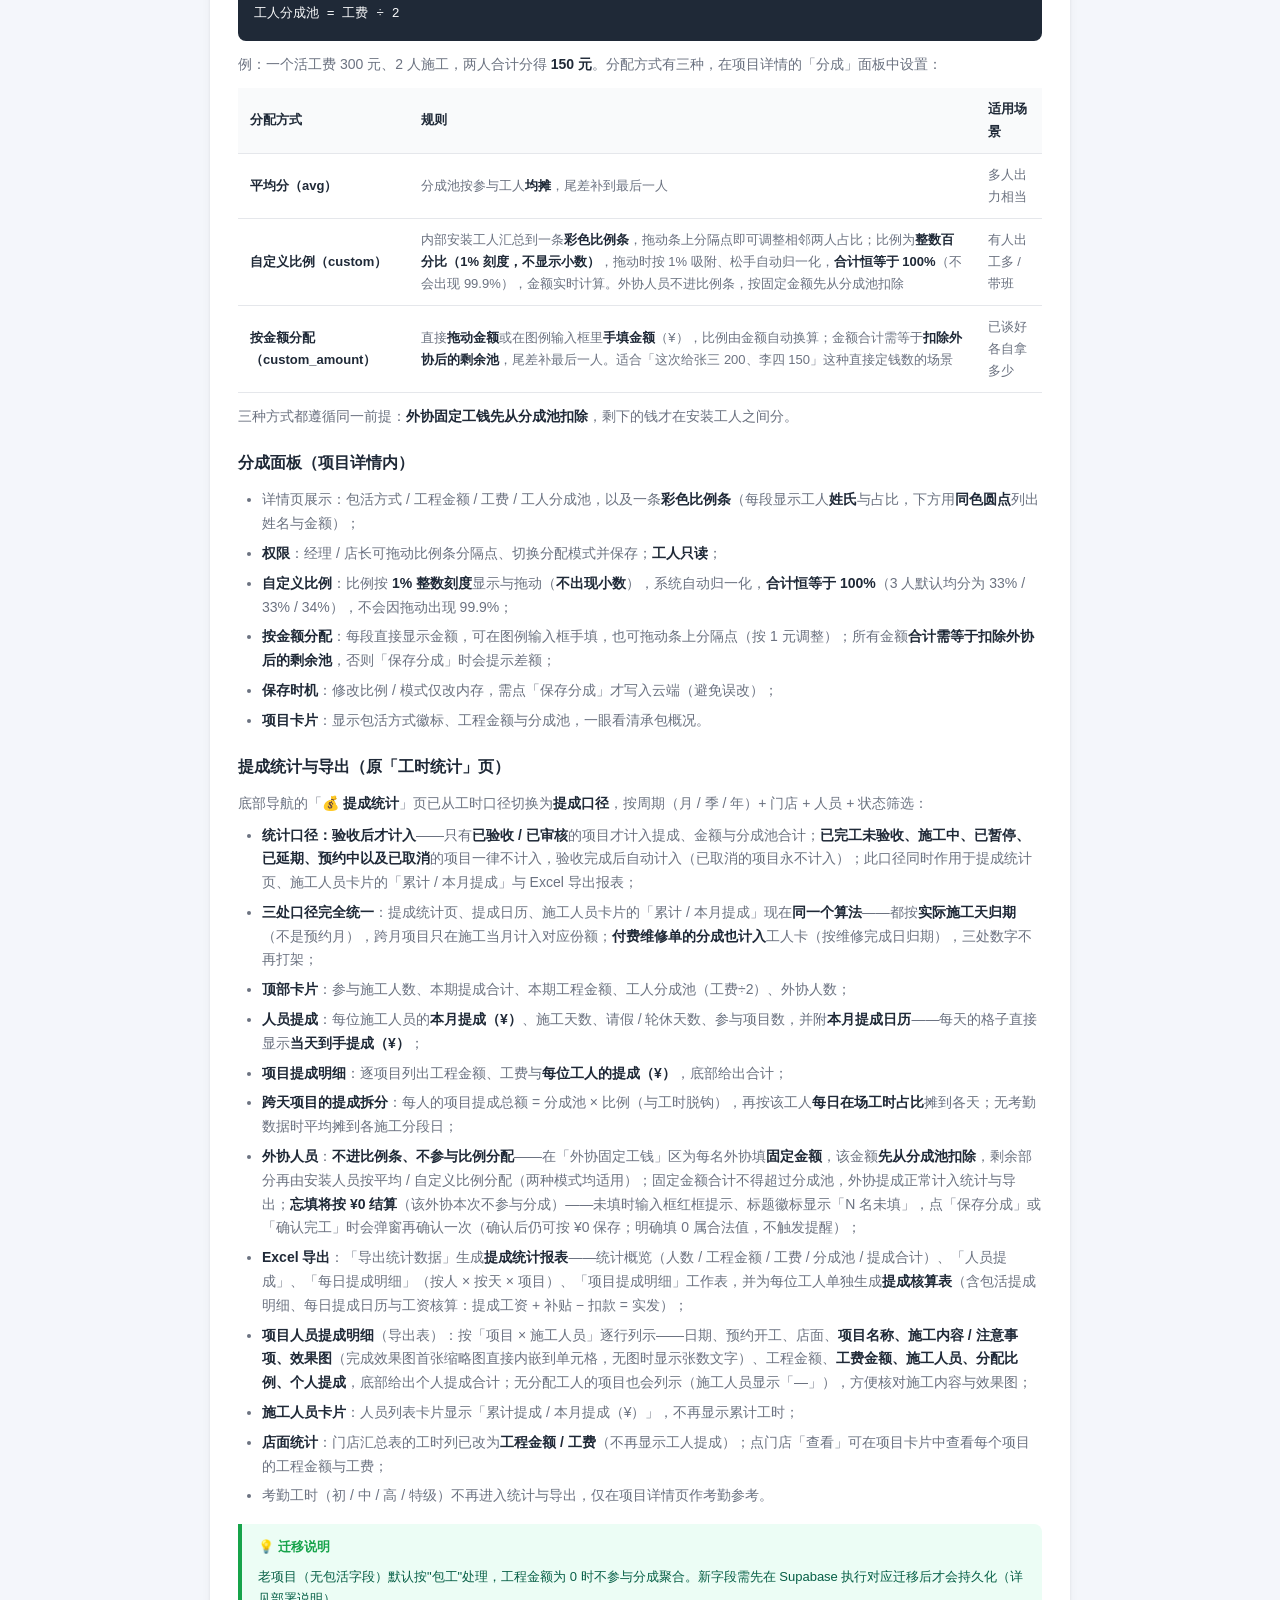
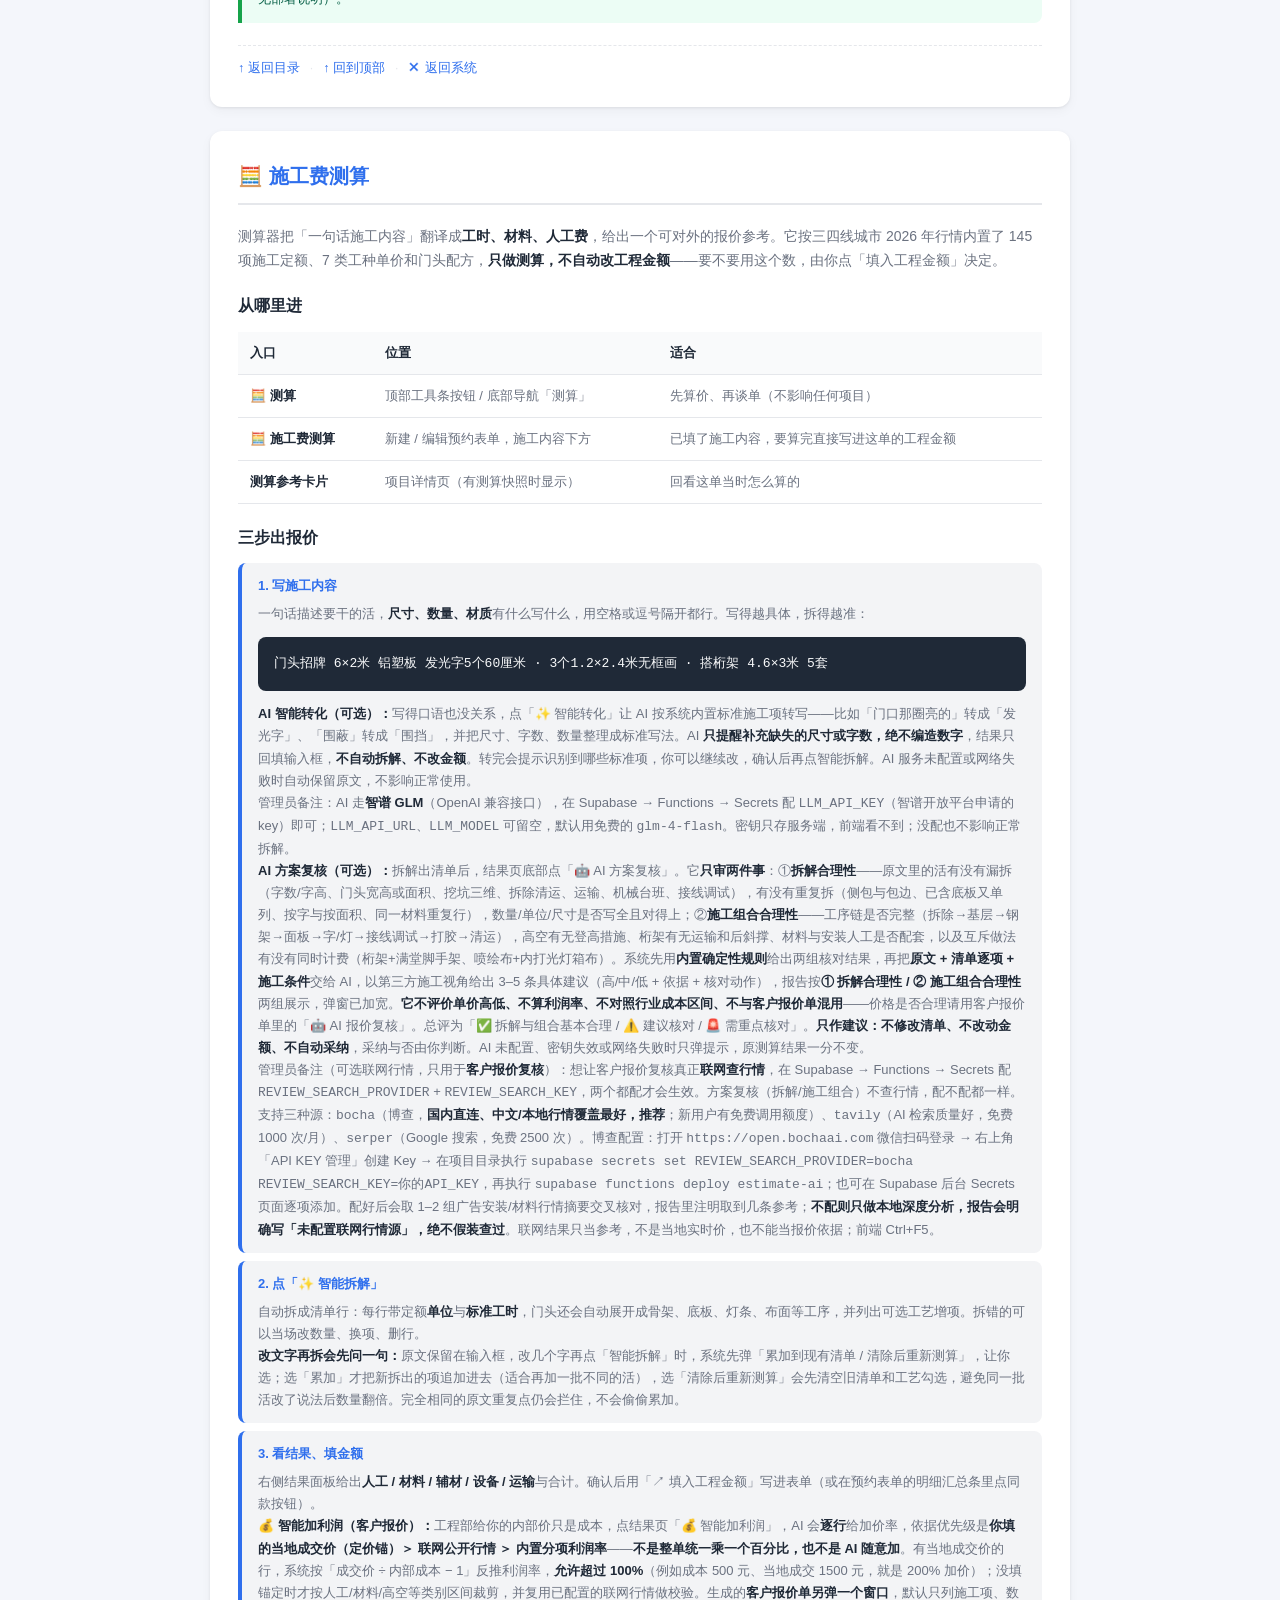
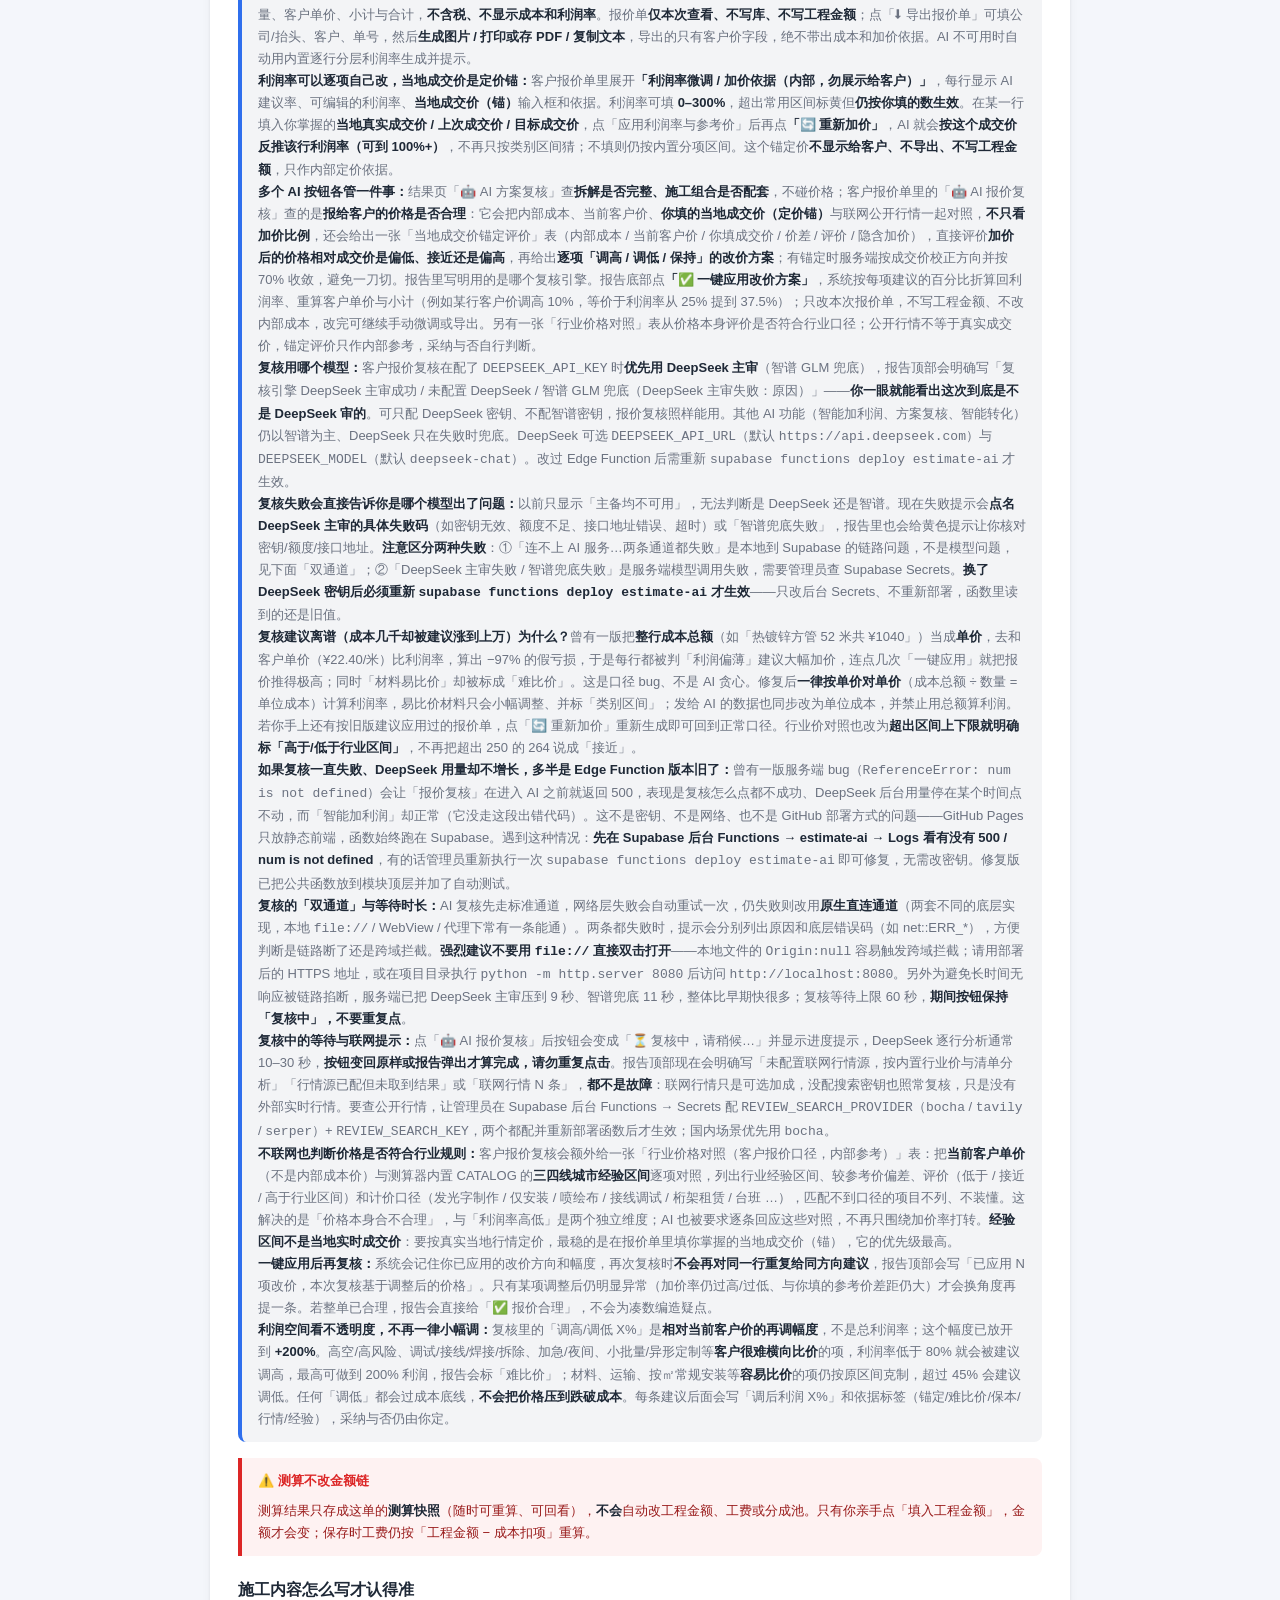
==== commit e4fd2077: "Add files via upload" ====
--- a/help.html
+++ b/help.html
@@ -370,7 +370,7 @@
   <div class="container">
     <div class="header">
       <h1>🏗️ 广告安装施工预约管理系统</h1>
-      <p>使用说明书 v3.44 · 重点工作流程</p>
+      <p>使用说明书 v3.52 · 重点工作流程</p>
     </div>
 
     <div class="toc" id="toc">
@@ -850,8 +850,8 @@
         <div class="code">门头招牌 6×2米 铝塑板 发光字5个60厘米 · 3个1.2×2.4米无框画 · 搭桁架 4.6×3米 5套</div>
         <p><strong>AI 智能转化（可选）：</strong>写得口语也没关系，点「✨ 智能转化」让 AI 按系统内置标准施工项转写——比如「门口那圈亮的」转成「发光字」、「围蔽」转成「围挡」，并把尺寸、字数、数量整理成标准写法。AI <strong>只提醒补充缺失的尺寸或字数，绝不编造数字</strong>，结果只回填输入框，<strong>不自动拆解、不改金额</strong>。转完会提示识别到哪些标准项，你可以继续改，确认后再点智能拆解。AI 服务未配置或网络失败时自动保留原文，不影响正常使用。</p>
         <p>管理员备注：AI 走<strong>智谱 GLM</strong>（OpenAI 兼容接口），在 Supabase → Functions → Secrets 配 <code>LLM_API_KEY</code>（智谱开放平台申请的 key）即可；<code>LLM_API_URL</code>、<code>LLM_MODEL</code> 可留空，默认用免费的 <code>glm-4-flash</code>。密钥只存服务端，前端看不到；没配也不影响正常拆解。</p>
-        <p><strong>AI 深度复核（可选）：</strong>拆解出清单后，结果页底部点「🤖 AI 深度复核」。它不是走过场地夸一句「基本没问题」：系统先用<strong>内置审计规则</strong>把可量化的漏洞找出来（字数/字高/宽高/离地高度/挖坑三维尺寸是否写全、主干侧包与包边是否重复、灯箱布/真石漆底板是否重复、拆除/运输/设备台班/脚手架是否漏计、每项工时与费用是否同口径、材料张数与面积是否对得上、起步价是否掩盖低价等），再把<strong>施工内容原文 + 清单逐项 + 汇总 + 施工条件</strong>连同这些线索交给 AI，以<strong>独立第三方审计视角逐条质疑</strong>，强制给出至少 3 条具体疑点（少于 3 条会由内置线索补足）。结果给出「✅ 基本合理 / ⚠️ 建议核对 / 🚨 疑点较多」总评和 3–5 条建议（高/中/低 + 依据 + 核对动作）。<strong>只作建议：不修改清单、不改动金额、不自动采纳</strong>，采纳与否由你判断。AI 未配置、密钥失效或网络失败时只弹提示，原测算结果一分不变。</p>
-        <p>管理员备注（可选联网行情）：想让复核真正<strong>联网查行情</strong>，在 Supabase → Functions → Secrets 再配 <code>REVIEW_SEARCH_PROVIDER</code>（<code>tavily</code> 或 <code>serper</code>）和对应的 <code>REVIEW_SEARCH_KEY</code>。配好后会取 1–2 组广告安装/材料行情摘要交叉核对，报告里注明取到几条参考；<strong>不配则只做本地深度分析，报告会明确写「未配置联网行情源」，绝不假装查过</strong>。联网结果只当参考，不是当地实时价，也不能当报价依据。改过这个 Edge Function 后需重新执行 <code>supabase functions deploy estimate-ai</code>，前端 Ctrl+F5。</p>
+        <p><strong>AI 方案复核（可选）：</strong>拆解出清单后，结果页底部点「🤖 AI 方案复核」。它<strong>只审两件事</strong>：①<strong>拆解合理性</strong>——原文里的活有没有漏拆（字数/字高、门头宽高或面积、挖坑三维、拆除清运、运输、机械台班、接线调试），有没有重复拆（侧包与包边、已含底板又单列、按字与按面积、同一材料重复行），数量/单位/尺寸是否写全且对得上；②<strong>施工组合合理性</strong>——工序链是否完整（拆除→基层→钢架→面板→字/灯→接线调试→打胶→清运），高空有无登高措施、桁架有无运输和后斜撑、材料与安装人工是否配套，以及互斥做法有没有同时计费（桁架+满堂脚手架、喷绘布+内打光灯箱布）。系统先用<strong>内置确定性规则</strong>给出两组核对结果，再把<strong>原文 + 清单逐项 + 施工条件</strong>交给 AI，以第三方施工视角给出 3–5 条具体建议（高/中/低 + 依据 + 核对动作），报告按<strong>① 拆解合理性 / ② 施工组合合理性</strong>两组展示，弹窗已加宽。<strong>它不评价单价高低、不算利润率、不对照行业成本区间、不与客户报价单混用</strong>——价格是否合理请用客户报价单里的「🤖 AI 报价复核」。总评为「✅ 拆解与组合基本合理 / ⚠️ 建议核对 / 🚨 需重点核对」。<strong>只作建议：不修改清单、不改动金额、不自动采纳</strong>，采纳与否由你判断。AI 未配置、密钥失效或网络失败时只弹提示，原测算结果一分不变。</p>
+        <p>管理员备注（可选联网行情，只用于<strong>客户报价复核</strong>）：想让客户报价复核真正<strong>联网查行情</strong>，在 Supabase → Functions → Secrets 配 <code>REVIEW_SEARCH_PROVIDER</code> + <code>REVIEW_SEARCH_KEY</code>，两个都配才会生效。方案复核（拆解/施工组合）不查行情，配不配都一样。支持三种源：<code>bocha</code>（博查，<strong>国内直连、中文/本地行情覆盖最好，推荐</strong>；新用户有免费调用额度）、<code>tavily</code>（AI 检索质量好，免费 1000 次/月）、<code>serper</code>（Google 搜索，免费 2500 次）。博查配置：打开 <code>https://open.bochaai.com</code> 微信扫码登录 → 右上角「API KEY 管理」创建 Key → 在项目目录执行 <code>supabase secrets set REVIEW_SEARCH_PROVIDER=bocha REVIEW_SEARCH_KEY=你的API_KEY</code>，再执行 <code>supabase functions deploy estimate-ai</code>；也可在 Supabase 后台 Secrets 页面逐项添加。配好后会取 1–2 组广告安装/材料行情摘要交叉核对，报告里注明取到几条参考；<strong>不配则只做本地深度分析，报告会明确写「未配置联网行情源」，绝不假装查过</strong>。联网结果只当参考，不是当地实时价，也不能当报价依据；前端 Ctrl+F5。</p>
       </div>
       <div class="flow-step">
         <h4>2. 点「✨ 智能拆解」</h4>
@@ -863,10 +863,14 @@
         <p>右侧结果面板给出<strong>人工 / 材料 / 辅材 / 设备 / 运输</strong>与合计。确认后用「↗ 填入工程金额」写进表单（或在预约表单的明细汇总条里点同款按钮）。</p>
         <p><strong>💰 智能加利润（客户报价）：</strong>工程部给你的内部价只是成本，点结果页「💰 智能加利润」，AI 会<strong>逐行</strong>给加价率，依据优先级是<strong>你填的当地成交价（定价锚）＞ 联网公开行情 ＞ 内置分项利润率</strong>——<strong>不是整单统一乘一个百分比，也不是 AI 随意加</strong>。有当地成交价的行，系统按「成交价 ÷ 内部成本 − 1」反推利润率，<strong>允许超过 100%</strong>（例如成本 500 元、当地成交 1500 元，就是 200% 加价）；没填锚定时才按人工/材料/高空等类别区间裁剪，并复用已配置的联网行情做校验。生成的<strong>客户报价单另弹一个窗口</strong>，默认只列施工项、数量、客户单价、小计与合计，<strong>不含税、不显示成本和利润率</strong>。报价单<strong>仅本次查看、不写库、不写工程金额</strong>；点「⬇ 导出报价单」可填公司/抬头、客户、单号，然后<strong>生成图片 / 打印或存 PDF / 复制文本</strong>，导出的只有客户价字段，绝不带出成本和加价依据。AI 不可用时自动用内置逐行分层利润率生成并提示。</p>
         <p><strong>利润率可以逐项自己改，当地成交价是定价锚：</strong>客户报价单里展开<strong>「利润率微调 / 加价依据（内部，勿展示给客户）」</strong>，每行显示 AI 建议率、可编辑的利润率、<strong>当地成交价（锚）</strong>输入框和依据。利润率可填 <strong>0–300%</strong>，超出常用区间标黄但<strong>仍按你填的数生效</strong>。在某一行填入你掌握的<strong>当地真实成交价 / 上次成交价 / 目标成交价</strong>，点「应用利润率与参考价」后再点<strong>「🔄 重新加价」</strong>，AI 就会<strong>按这个成交价反推该行利润率（可到 100%+）</strong>，不再只按类别区间猜；不填则仍按内置分项区间。这个锚定价<strong>不显示给客户、不导出、不写工程金额</strong>，只作内部定价依据。</p>
-        <p><strong>多个 AI 按钮各管一件事：</strong>结果页「🤖 AI 深度复核」查的是<strong>你的内部成本是否合理</strong>；客户报价单里的「🤖 AI 报价复核」查的是<strong>报给客户的价格是否合理</strong>：它会把内部成本、当前客户价、<strong>你填的当地成交价（定价锚）</strong>与联网公开行情一起对照，<strong>不只看加价比例</strong>，还会给出一张「当地成交价锚定评价」表（内部成本 / 当前客户价 / 你填成交价 / 价差 / 评价 / 隐含加价），直接评价<strong>加价后的价格相对成交价是偏低、接近还是偏高</strong>，再给出<strong>逐项「调高 / 调低 / 保持」的改价方案</strong>；有锚定时服务端按成交价校正方向并按 70% 收敛，避免一刀切。报告里写明用的是哪个复核引擎。报告底部点<strong>「✅ 一键应用改价方案」</strong>，系统按每项建议的百分比折算回利润率、重算客户单价与小计（例如某行客户价调高 10%，等价于利润率从 25% 提到 37.5%）；只改本次报价单，不写工程金额、不改内部成本，改完可继续手动微调或导出。另有一张「行业价格对照」表从价格本身评价是否符合行业口径；公开行情不等于真实成交价，锚定评价只作内部参考，采纳与否自行判断。</p>
-        <p><strong>复核用哪个模型：</strong>客户报价复核在配了 <code>DEEPSEEK_API_KEY</code> 时<strong>优先用 DeepSeek 主审</strong>（智谱 GLM 兜底），报告顶部会标「复核引擎 DeepSeek / 智谱 GLM」；这样最后给客户的报价由 DeepSeek 把关。可只配 DeepSeek 密钥、不配智谱密钥，报价复核照样能用。其他 AI 功能（智能加利润、深度复核、智能转化）仍以智谱为主、DeepSeek 只在失败时兜底。DeepSeek 可选 <code>DEEPSEEK_API_URL</code>（默认 <code>https://api.deepseek.com</code>）与 <code>DEEPSEEK_MODEL</code>（默认 <code>deepseek-chat</code>）。改过 Edge Function 后需重新 <code>supabase functions deploy estimate-ai</code> 才生效。</p>
-        <p><strong>复核中的等待与联网提示：</strong>点「🤖 AI 报价复核」后按钮会变成「⏳ 复核中，请稍候…」并显示进度提示，DeepSeek 逐行分析通常 10–30 秒，<strong>按钮变回原样或报告弹出才算完成，请勿重复点击</strong>。报告顶部现在会明确写「未配置联网行情源，按内置行业价与清单分析」「行情源已配但未取到结果」或「联网行情 N 条」，<strong>都不是故障</strong>：联网行情只是可选加成，没配搜索密钥也照常复核，只是没有外部实时行情。要查公开行情，让管理员在 Supabase 后台 Functions → Secrets 配 <code>REVIEW_SEARCH_PROVIDER</code>（tavily 或 serper）+ <code>REVIEW_SEARCH_KEY</code>，两个都配并重新部署函数后才生效。</p>
-        <p><strong>不联网也判断价格是否符合行业规则：</strong>客户报价复核会额外给一张「行业价格对照（内部，不导出）」表：把<strong>当前客户单价</strong>与测算器内置 CATALOG 的<strong>三四线城市经验区间</strong>逐项对照，列出行业经验区间、较参考价偏差、评价（低于 / 接近 / 高于行业区间）和计价口径（发光字制作 / 仅安装 / 喷绘布 / 接线调试 / 桁架租赁 / 台班 …），匹配不到口径的项目不列、不装懂。这解决的是「价格本身合不合理」，与「利润率高低」是两个独立维度；AI 也被要求逐条回应这些对照，不再只围绕加价率打转。<strong>经验区间不是当地实时成交价</strong>：要按真实当地行情定价，最稳的是在报价单里填你掌握的当地成交价（锚），它的优先级最高。</p>
+        <p><strong>多个 AI 按钮各管一件事：</strong>结果页「🤖 AI 方案复核」查<strong>拆解是否完整、施工组合是否配套</strong>，不碰价格；客户报价单里的「🤖 AI 报价复核」查的是<strong>报给客户的价格是否合理</strong>：它会把内部成本、当前客户价、<strong>你填的当地成交价（定价锚）</strong>与联网公开行情一起对照，<strong>不只看加价比例</strong>，还会给出一张「当地成交价锚定评价」表（内部成本 / 当前客户价 / 你填成交价 / 价差 / 评价 / 隐含加价），直接评价<strong>加价后的价格相对成交价是偏低、接近还是偏高</strong>，再给出<strong>逐项「调高 / 调低 / 保持」的改价方案</strong>；有锚定时服务端按成交价校正方向并按 70% 收敛，避免一刀切。报告里写明用的是哪个复核引擎。报告底部点<strong>「✅ 一键应用改价方案」</strong>，系统按每项建议的百分比折算回利润率、重算客户单价与小计（例如某行客户价调高 10%，等价于利润率从 25% 提到 37.5%）；只改本次报价单，不写工程金额、不改内部成本，改完可继续手动微调或导出。另有一张「行业价格对照」表从价格本身评价是否符合行业口径；公开行情不等于真实成交价，锚定评价只作内部参考，采纳与否自行判断。</p>
+        <p><strong>复核用哪个模型：</strong>客户报价复核在配了 <code>DEEPSEEK_API_KEY</code> 时<strong>优先用 DeepSeek 主审</strong>（智谱 GLM 兜底），报告顶部会明确写「复核引擎 DeepSeek 主审成功 / 未配置 DeepSeek / 智谱 GLM 兜底（DeepSeek 主审失败：原因）」——<strong>你一眼就能看出这次到底是不是 DeepSeek 审的</strong>。可只配 DeepSeek 密钥、不配智谱密钥，报价复核照样能用。其他 AI 功能（智能加利润、方案复核、智能转化）仍以智谱为主、DeepSeek 只在失败时兜底。DeepSeek 可选 <code>DEEPSEEK_API_URL</code>（默认 <code>https://api.deepseek.com</code>）与 <code>DEEPSEEK_MODEL</code>（默认 <code>deepseek-chat</code>）。改过 Edge Function 后需重新 <code>supabase functions deploy estimate-ai</code> 才生效。</p>
+        <p><strong>复核失败会直接告诉你是哪个模型出了问题：</strong>以前只显示「主备均不可用」，无法判断是 DeepSeek 还是智谱。现在失败提示会<strong>点名 DeepSeek 主审的具体失败码</strong>（如密钥无效、额度不足、接口地址错误、超时）或「智谱兜底失败」，报告里也会给黄色提示让你核对密钥/额度/接口地址。<strong>注意区分两种失败</strong>：①「连不上 AI 服务…两条通道都失败」是本地到 Supabase 的链路问题，不是模型问题，见下面「双通道」；②「DeepSeek 主审失败 / 智谱兜底失败」是服务端模型调用失败，需要管理员查 Supabase Secrets。<strong>换了 DeepSeek 密钥后必须重新 <code>supabase functions deploy estimate-ai</code> 才生效</strong>——只改后台 Secrets、不重新部署，函数里读到的还是旧值。</p>
+        <p><strong>复核建议离谱（成本几千却被建议涨到上万）为什么？</strong>曾有一版把<strong>整行成本总额</strong>（如「热镀锌方管 52 米共 ¥1040」）当成<strong>单价</strong>，去和客户单价（¥22.40/米）比利润率，算出 −97% 的假亏损，于是每行都被判「利润偏薄」建议大幅加价，连点几次「一键应用」就把报价推得极高；同时「材料易比价」却被标成「难比价」。这是口径 bug、不是 AI 贪心。修复后<strong>一律按单价对单价</strong>（成本总额 ÷ 数量 = 单位成本）计算利润率，易比价材料只会小幅调整、并标「类别区间」；发给 AI 的数据也同步改为单位成本，并禁止用总额算利润。若你手上还有按旧版建议应用过的报价单，点「🔄 重新加价」重新生成即可回到正常口径。行业价对照也改为<strong>超出区间上下限就明确标「高于/低于行业区间」</strong>，不再把超出 250 的 264 说成「接近」。</p>
+        <p><strong>如果复核一直失败、DeepSeek 用量却不增长，多半是 Edge Function 版本旧了：</strong>曾有一版服务端 bug（<code>ReferenceError: num is not defined</code>）会让「报价复核」在进入 AI 之前就返回 500，表现是复核怎么点都不成功、DeepSeek 后台用量停在某个时间点不动，而「智能加利润」却正常（它没走这段出错代码）。这不是密钥、不是网络、也不是 GitHub 部署方式的问题——GitHub Pages 只放静态前端，函数始终跑在 Supabase。遇到这种情况：<strong>先在 Supabase 后台 Functions → estimate-ai → Logs 看有没有 500 / num is not defined</strong>，有的话管理员重新执行一次 <code>supabase functions deploy estimate-ai</code> 即可修复，无需改密钥。修复版已把公共函数放到模块顶层并加了自动测试。</p>
+      <p><strong>复核的「双通道」与等待时长：</strong>AI 复核先走标准通道，网络层失败会自动重试一次，仍失败则改用<strong>原生直连通道</strong>（两套不同的底层实现，本地 <code>file://</code> / WebView / 代理下常有一条能通）。两条都失败时，提示会分别列出原因和底层错误码（如 net::ERR_*），方便判断是链路断了还是跨域拦截。<strong>强烈建议不要用 <code>file://</code> 直接双击打开</strong>——本地文件的 <code>Origin:null</code> 容易触发跨域拦截；请用部署后的 HTTPS 地址，或在项目目录执行 <code>python -m http.server 8080</code> 后访问 <code>http://localhost:8080</code>。另外为避免长时间无响应被链路掐断，服务端已把 DeepSeek 主审压到 9 秒、智谱兜底 11 秒，整体比早期快很多；复核等待上限 60 秒，<strong>期间按钮保持「复核中」，不要重复点</strong>。</p>
+        <p><strong>复核中的等待与联网提示：</strong>点「🤖 AI 报价复核」后按钮会变成「⏳ 复核中，请稍候…」并显示进度提示，DeepSeek 逐行分析通常 10–30 秒，<strong>按钮变回原样或报告弹出才算完成，请勿重复点击</strong>。报告顶部现在会明确写「未配置联网行情源，按内置行业价与清单分析」「行情源已配但未取到结果」或「联网行情 N 条」，<strong>都不是故障</strong>：联网行情只是可选加成，没配搜索密钥也照常复核，只是没有外部实时行情。要查公开行情，让管理员在 Supabase 后台 Functions → Secrets 配 <code>REVIEW_SEARCH_PROVIDER</code>（<code>bocha</code> / <code>tavily</code> / <code>serper</code>）+ <code>REVIEW_SEARCH_KEY</code>，两个都配并重新部署函数后才生效；国内场景优先用 <code>bocha</code>。</p>
+        <p><strong>不联网也判断价格是否符合行业规则：</strong>客户报价复核会额外给一张「行业价格对照（客户报价口径，内部参考）」表：把<strong>当前客户单价</strong>（不是内部成本价）与测算器内置 CATALOG 的<strong>三四线城市经验区间</strong>逐项对照，列出行业经验区间、较参考价偏差、评价（低于 / 接近 / 高于行业区间）和计价口径（发光字制作 / 仅安装 / 喷绘布 / 接线调试 / 桁架租赁 / 台班 …），匹配不到口径的项目不列、不装懂。这解决的是「价格本身合不合理」，与「利润率高低」是两个独立维度；AI 也被要求逐条回应这些对照，不再只围绕加价率打转。<strong>经验区间不是当地实时成交价</strong>：要按真实当地行情定价，最稳的是在报价单里填你掌握的当地成交价（锚），它的优先级最高。</p>
         <p><strong>一键应用后再复核：</strong>系统会记住你已应用的改价方向和幅度，再次复核时<strong>不会再对同一行重复给同方向建议</strong>，报告顶部会写「已应用 N 项改价，本次复核基于调整后的价格」。只有某项调整后仍明显异常（加价率仍过高/过低、与你填的参考价差距仍大）才会换角度再提一条。若整单已合理，报告会直接给「✅ 报价合理」，不会为凑数编造疑点。</p>
         <p><strong>利润空间看不透明度，不再一律小幅调：</strong>复核里的「调高/调低 X%」是<strong>相对当前客户价的再调幅度</strong>，不是总利润率；这个幅度已放开到 <strong>+200%</strong>。高空/高风险、调试/接线/焊接/拆除、加急/夜间、小批量/异形定制等<strong>客户很难横向比价</strong>的项，利润率低于 80% 就会被建议调高，最高可做到 200% 利润，报告会标「难比价」；材料、运输、按㎡常规安装等<strong>容易比价</strong>的项仍按原区间克制，超过 45% 会建议调低。任何「调低」都会过成本底线，<strong>不会把价格压到跌破成本</strong>。每条建议后面会写「调后利润 X%」和依据标签（锚定/难比价/保本/行情/经验），采纳与否仍由你定。</p>
       </div>
@@ -1585,7 +1589,7 @@
     </div>
 
     <div class="footer">
-      <p>文档版本：v3.44 | 更新日期：2026年11月25日</p>
+      <p>文档版本：v3.52 | 更新日期：2026年11月25日</p>
     </div>
   </div>
   <script>
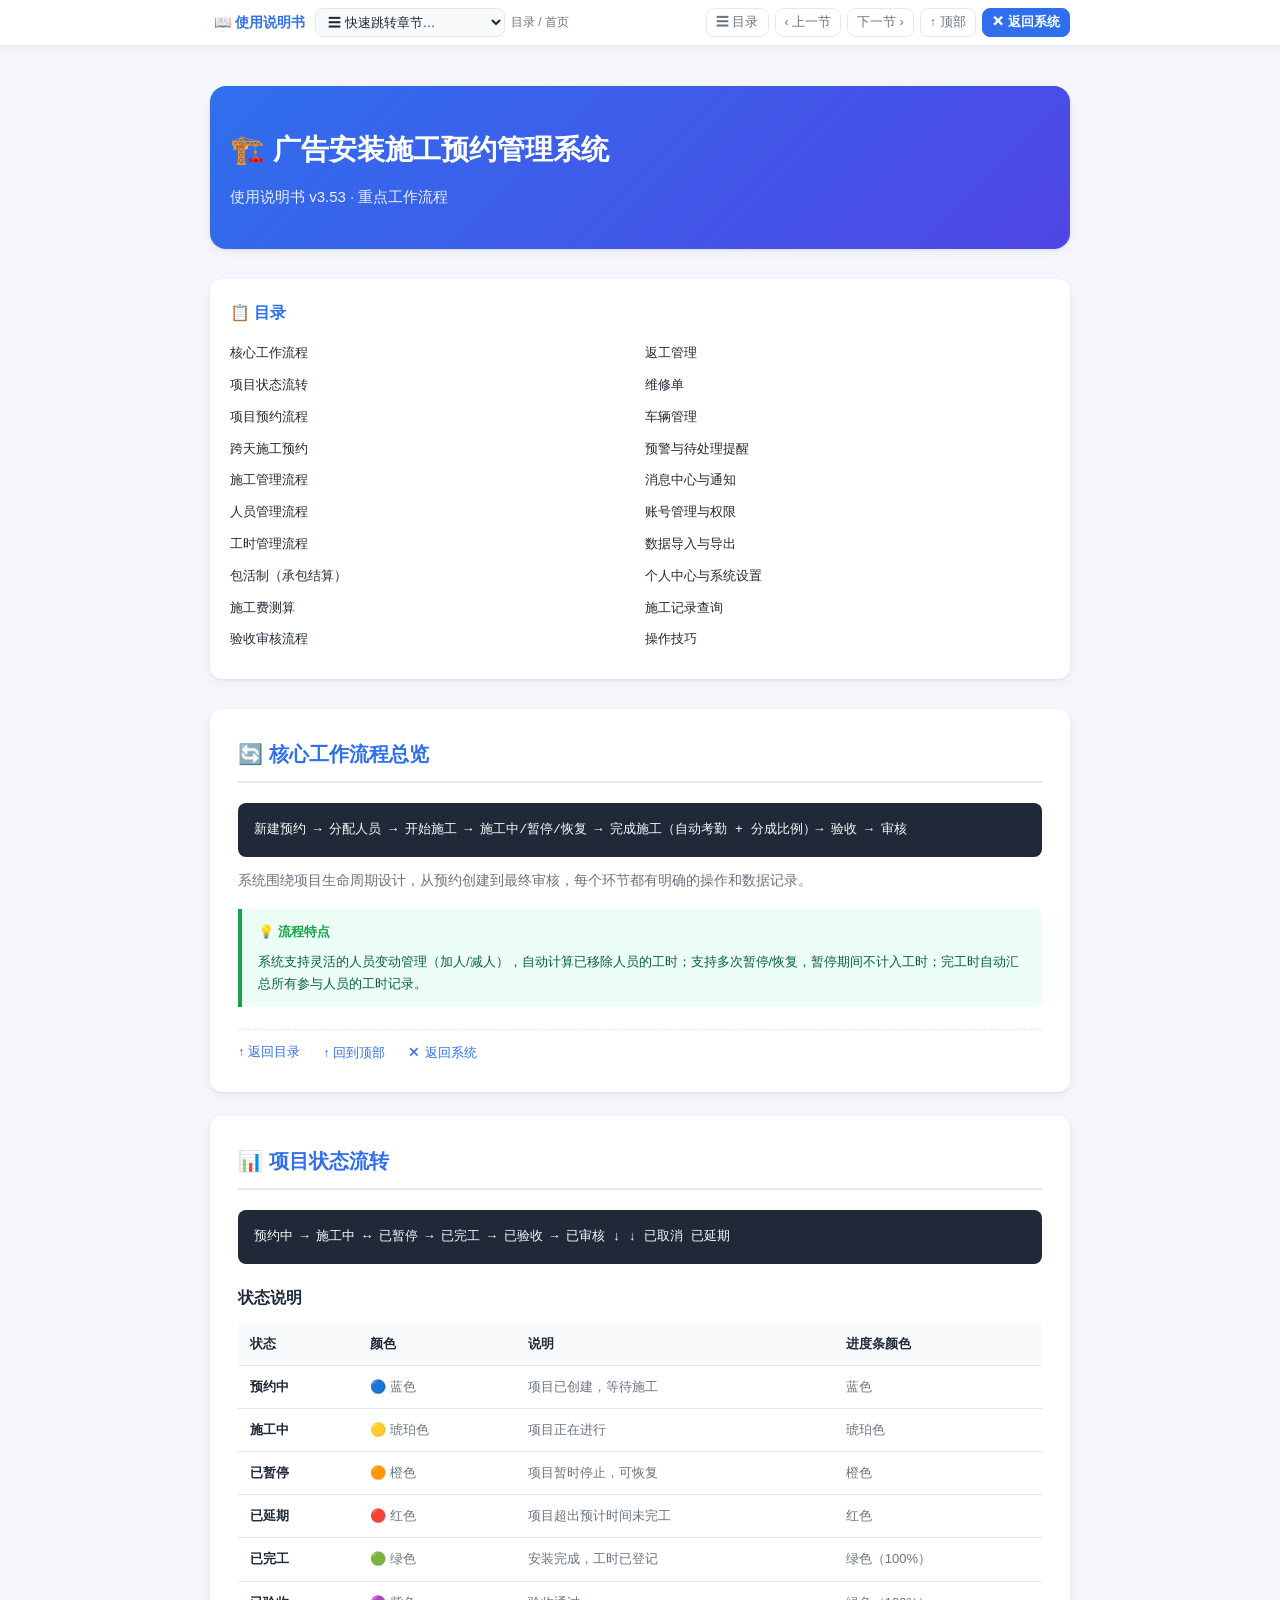
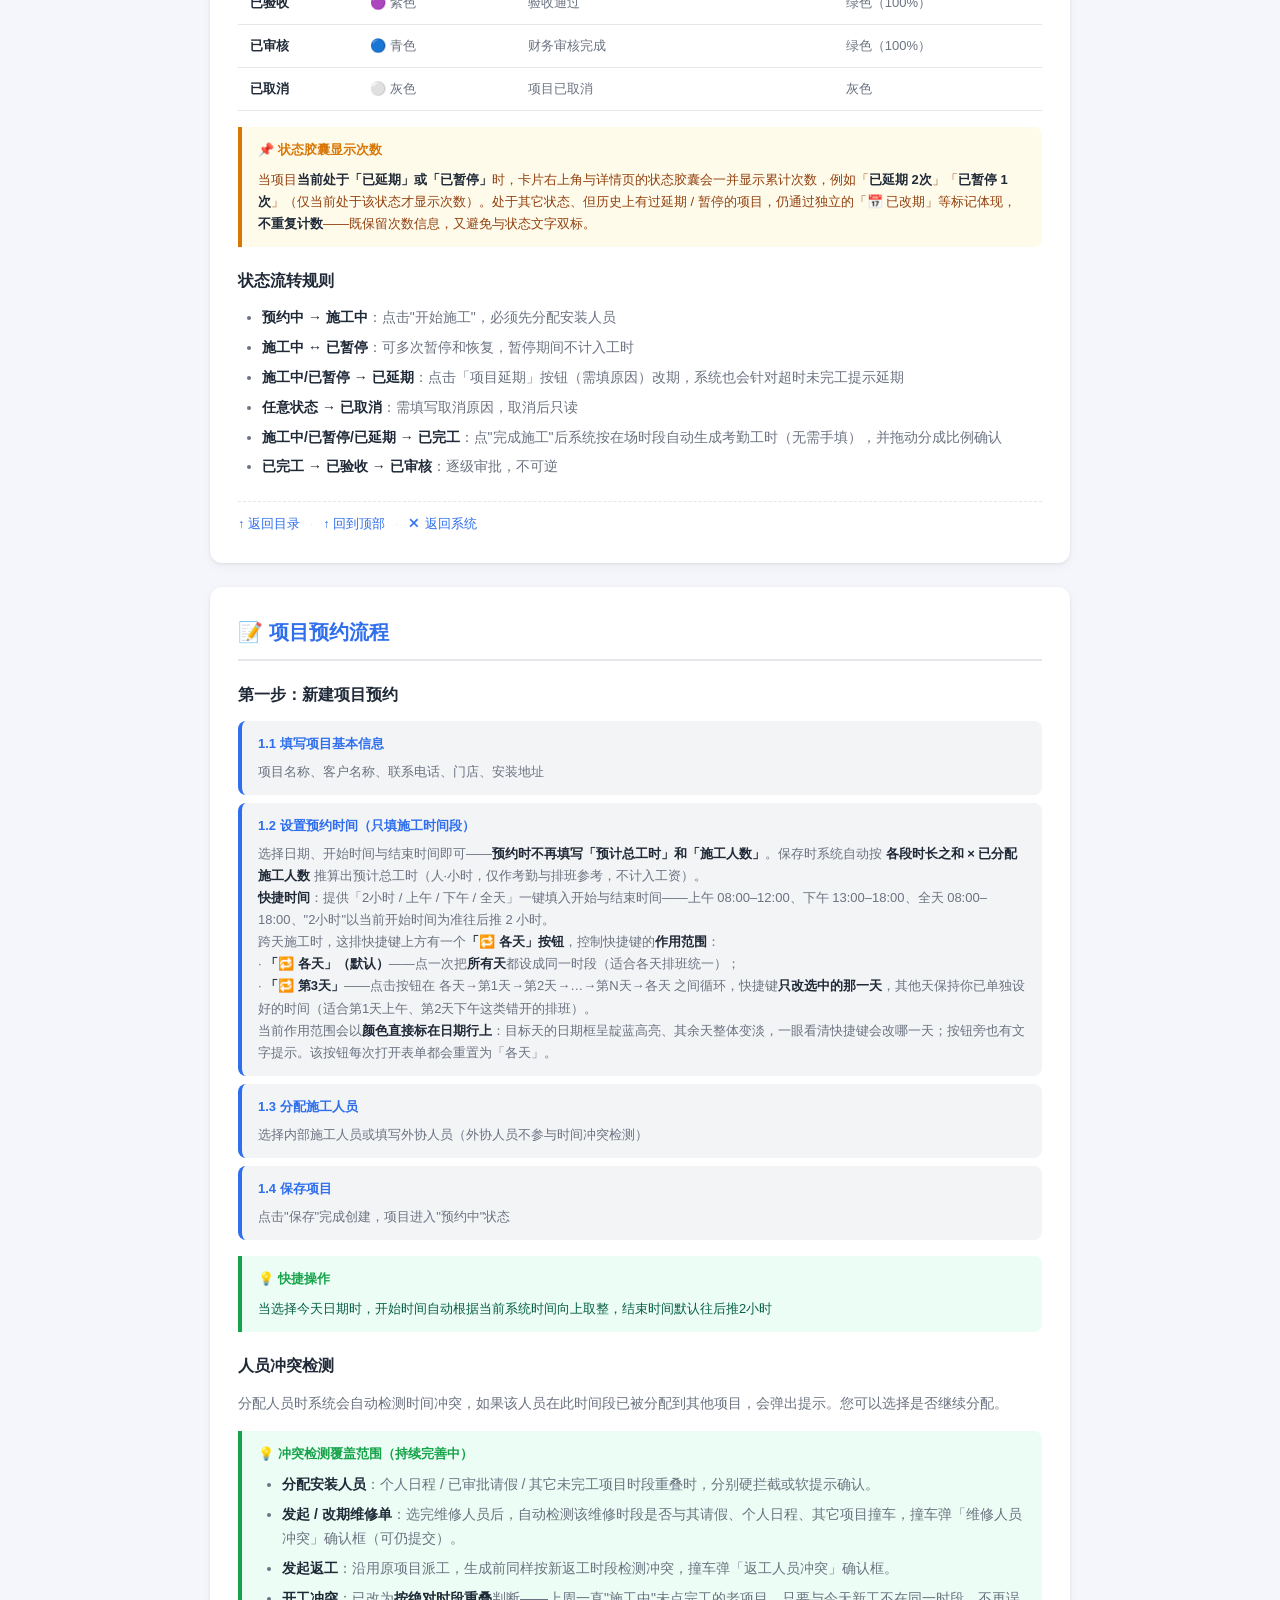
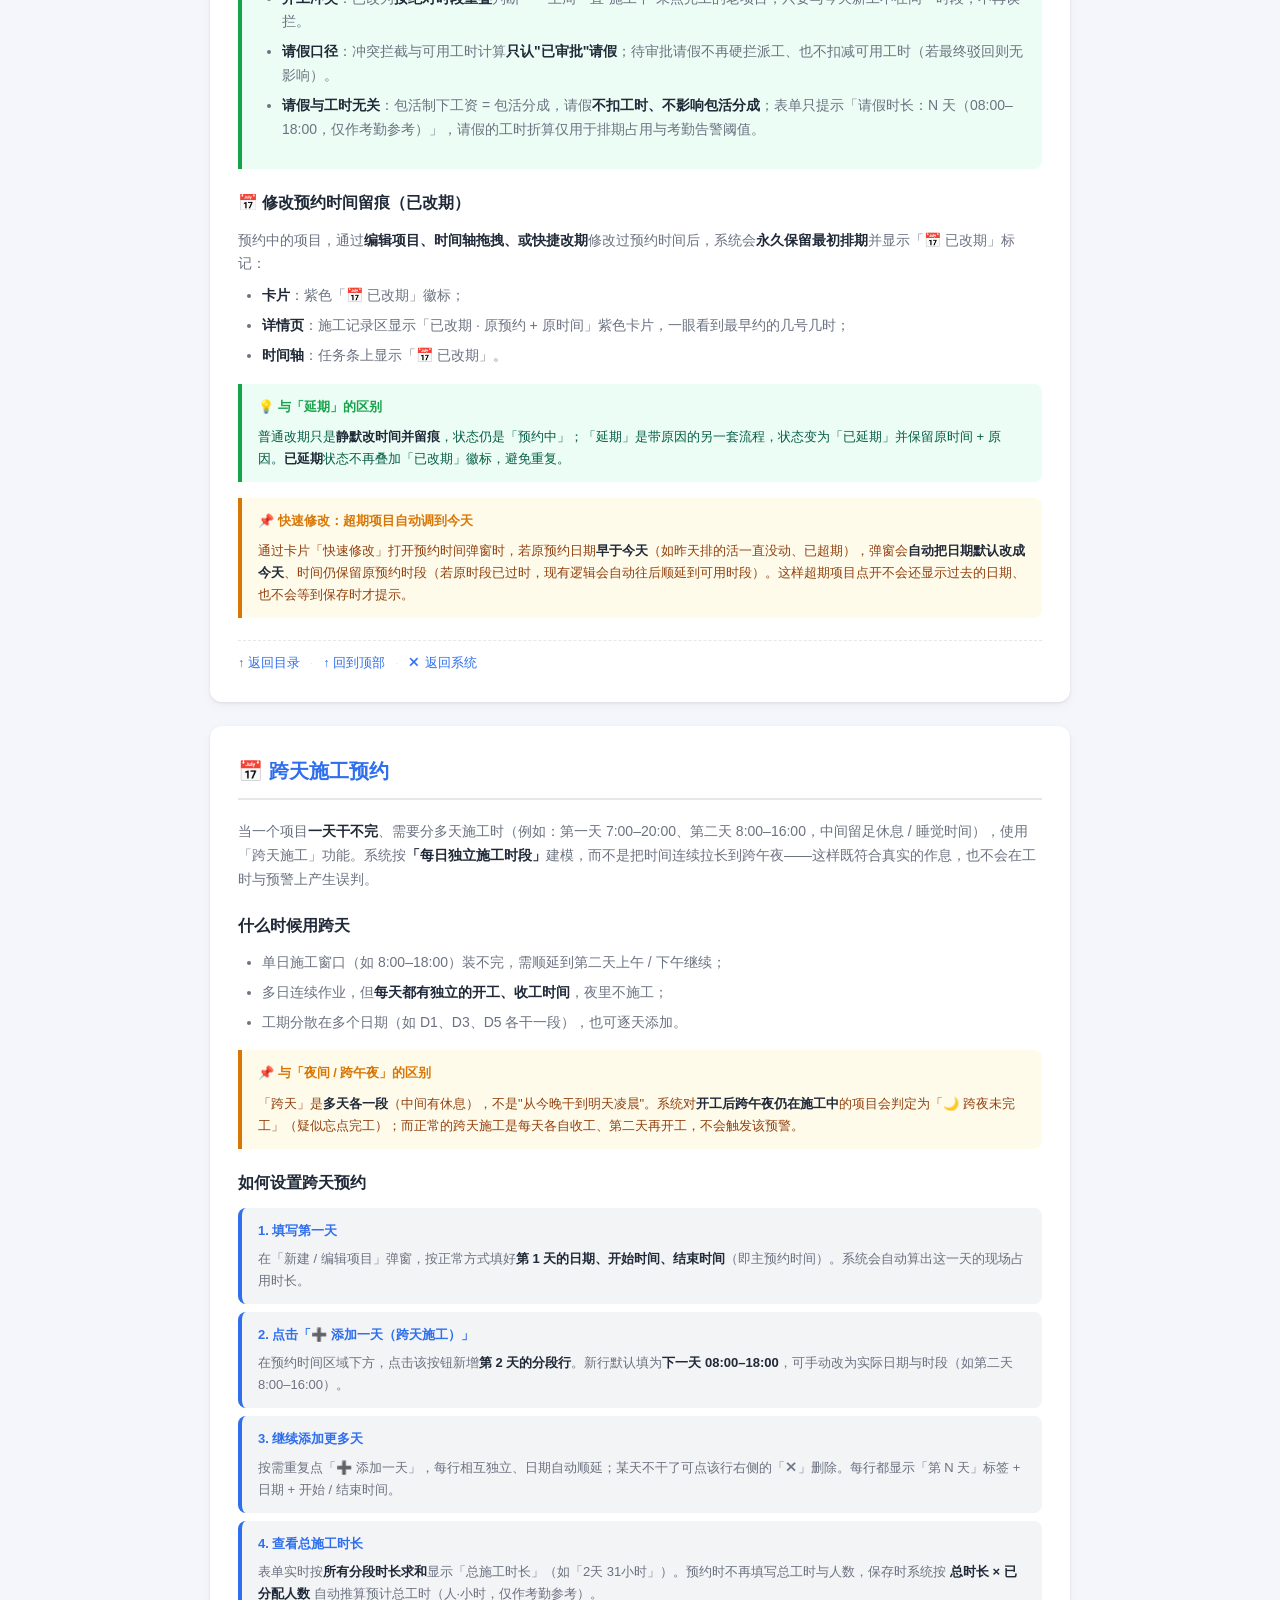
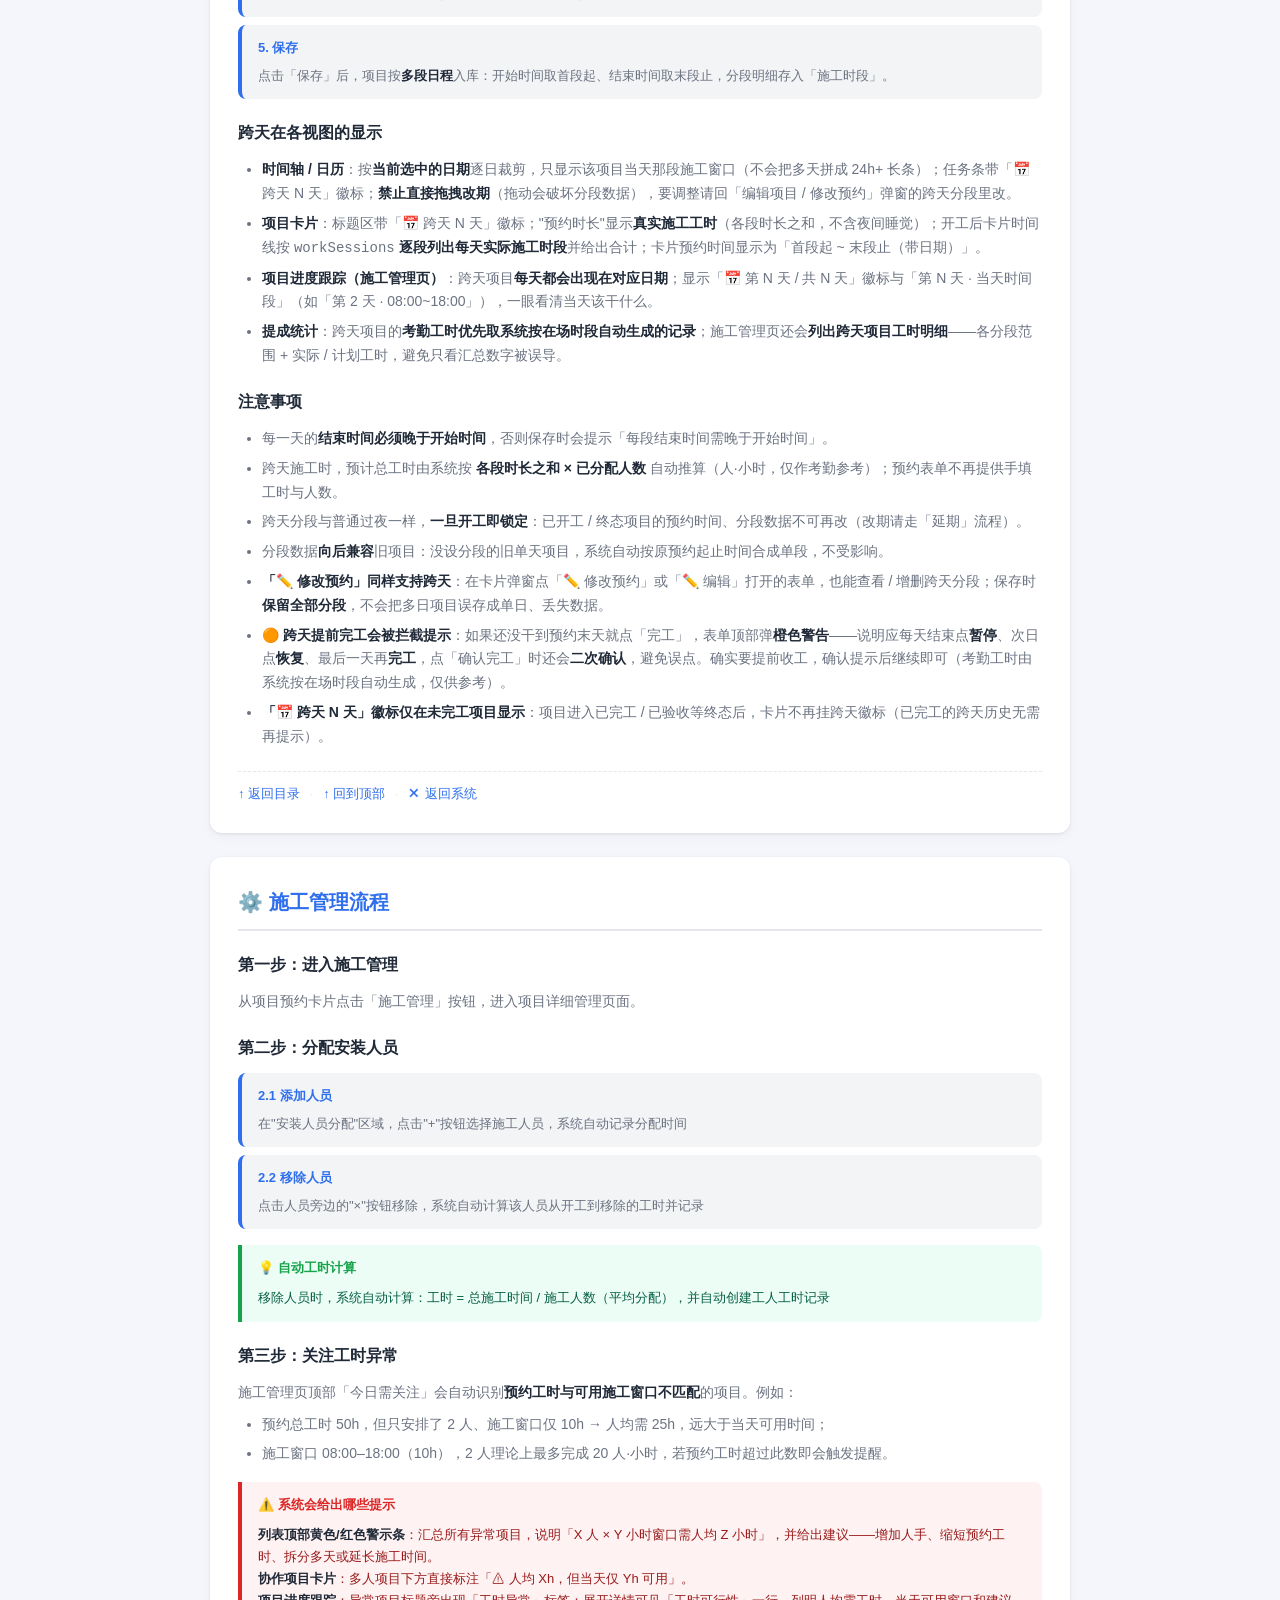
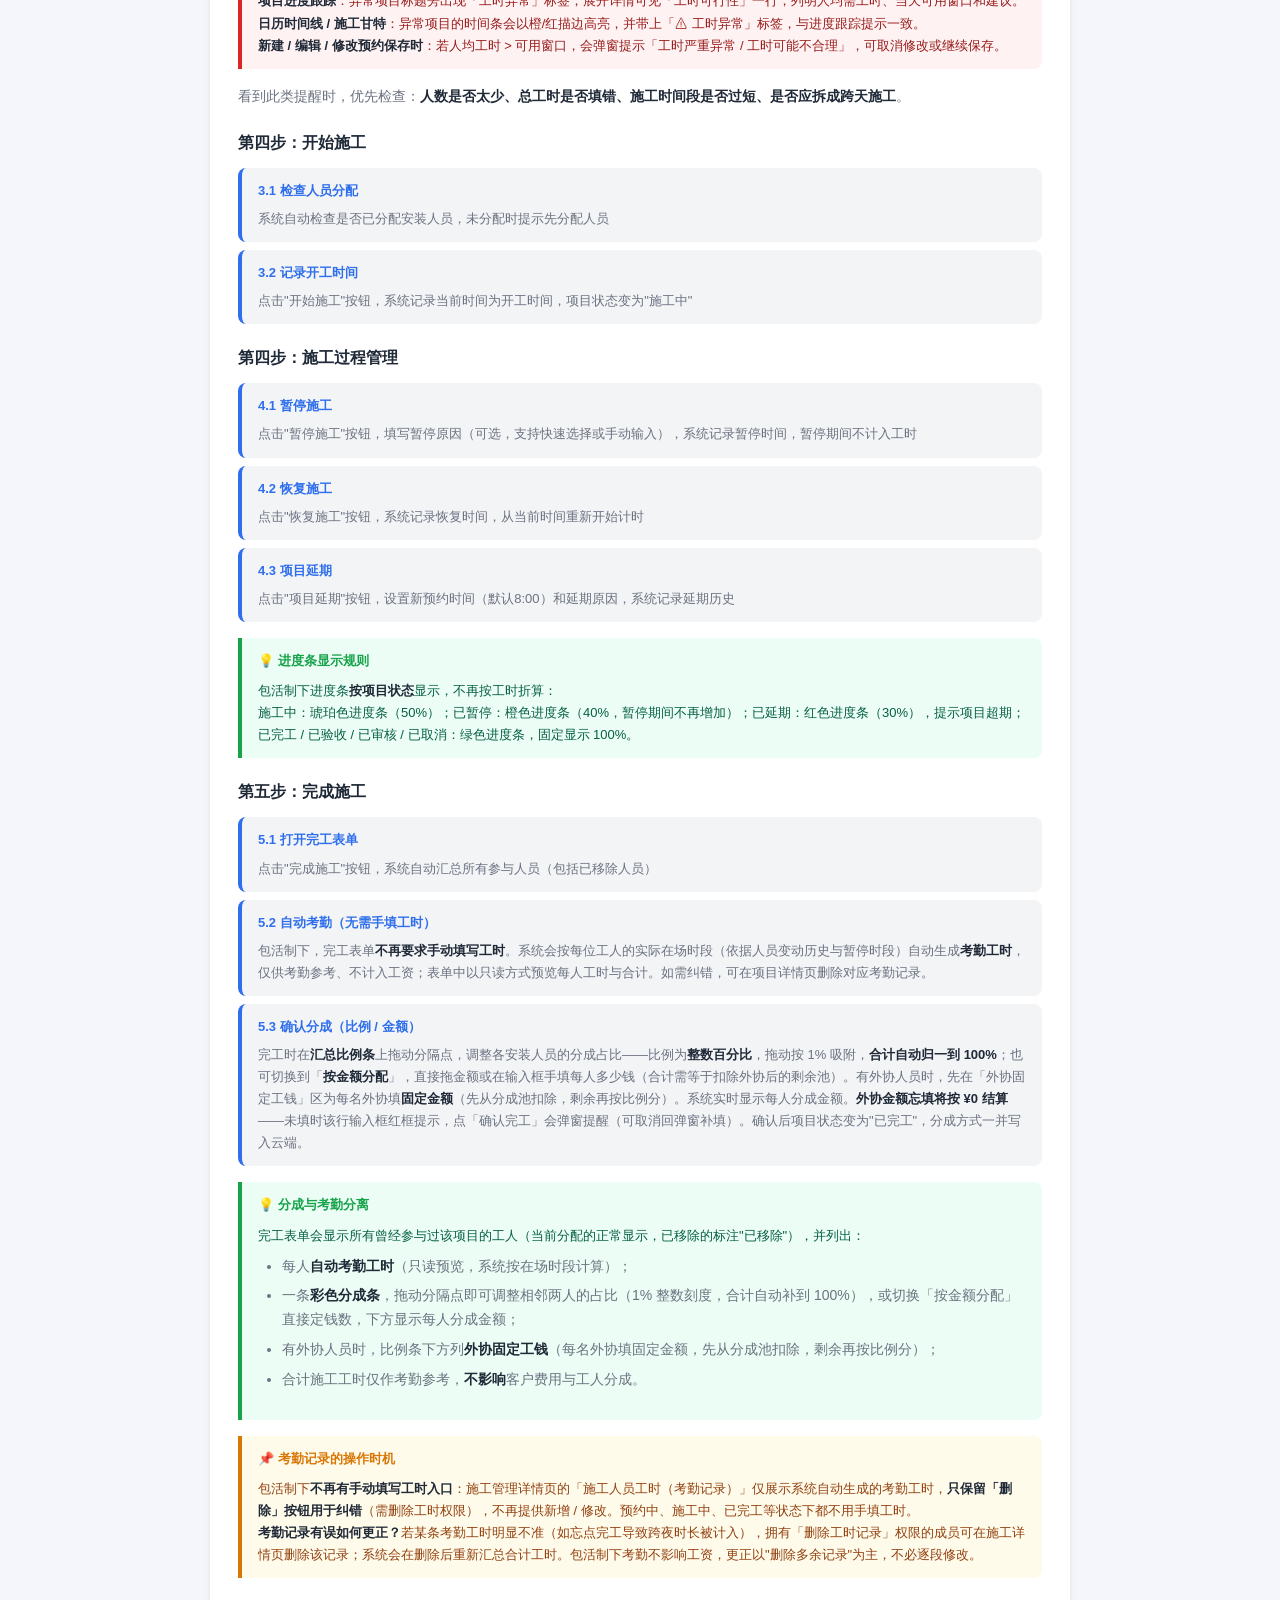
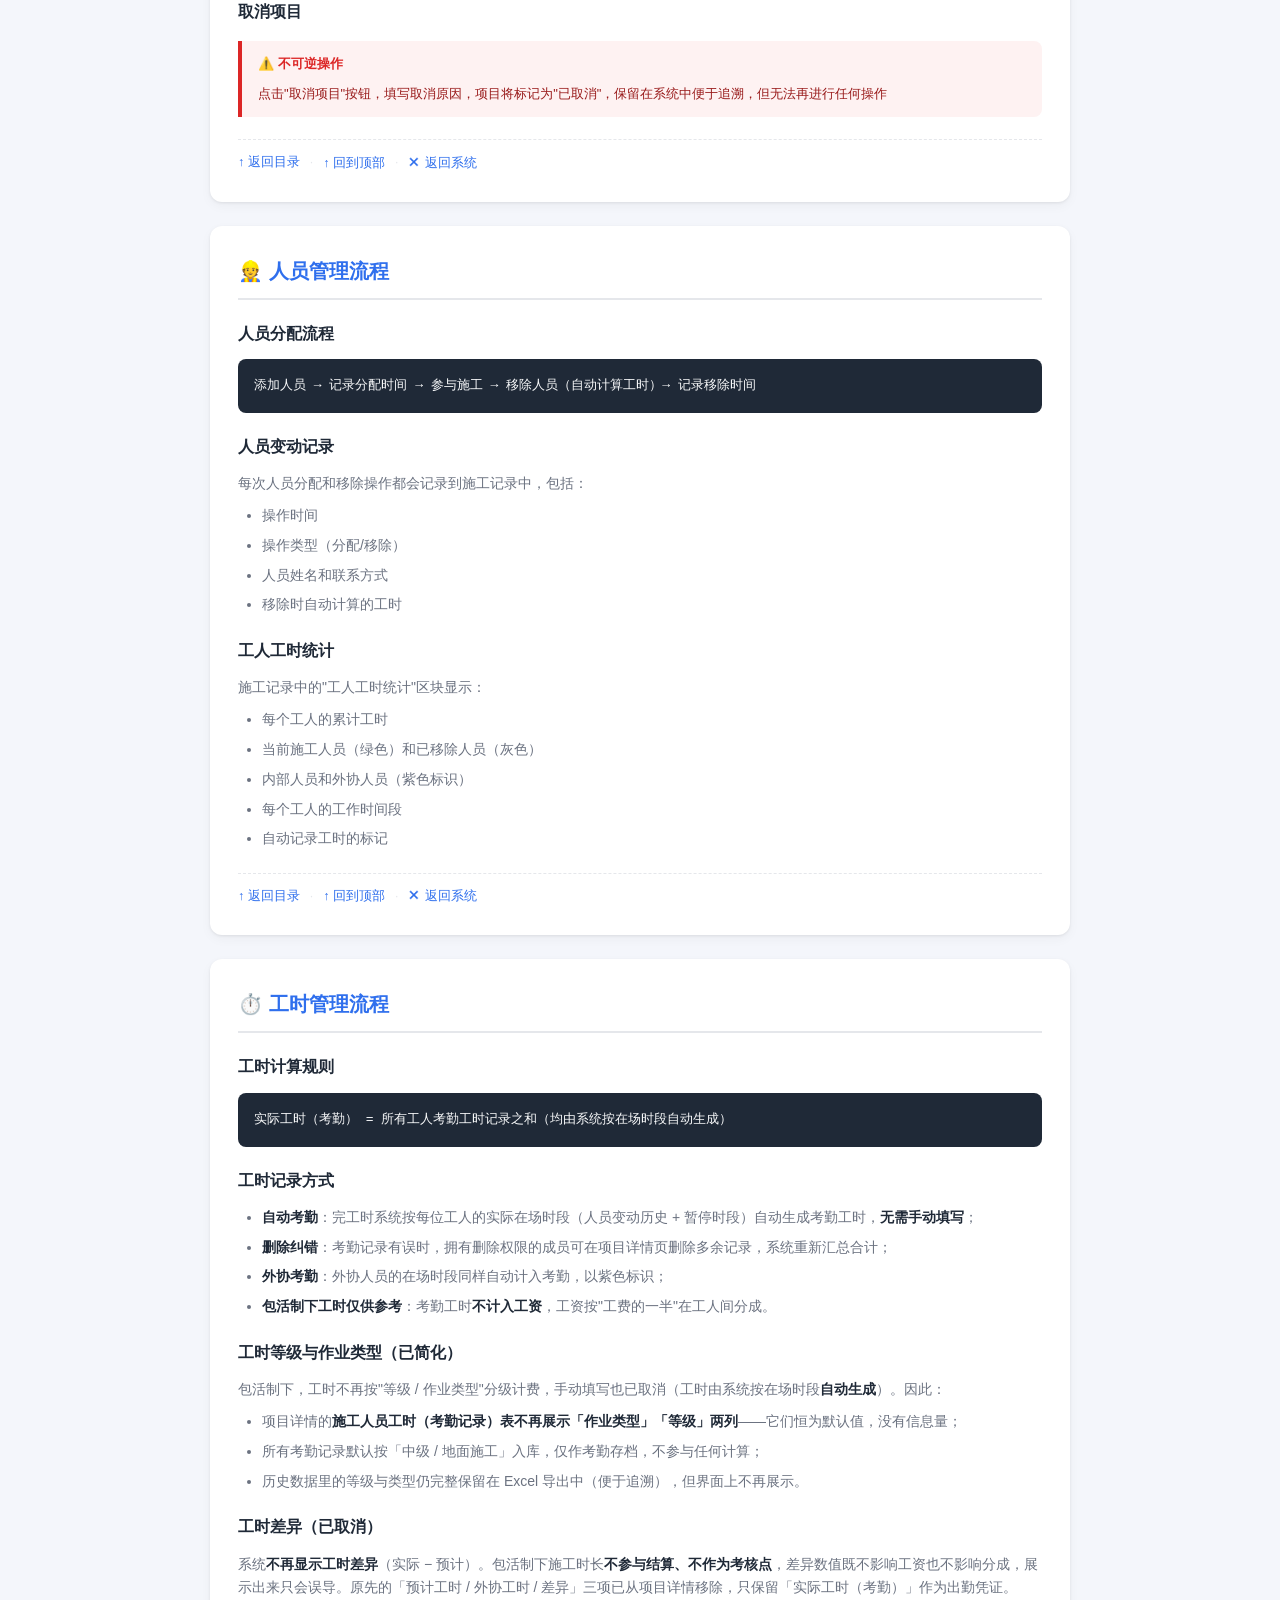
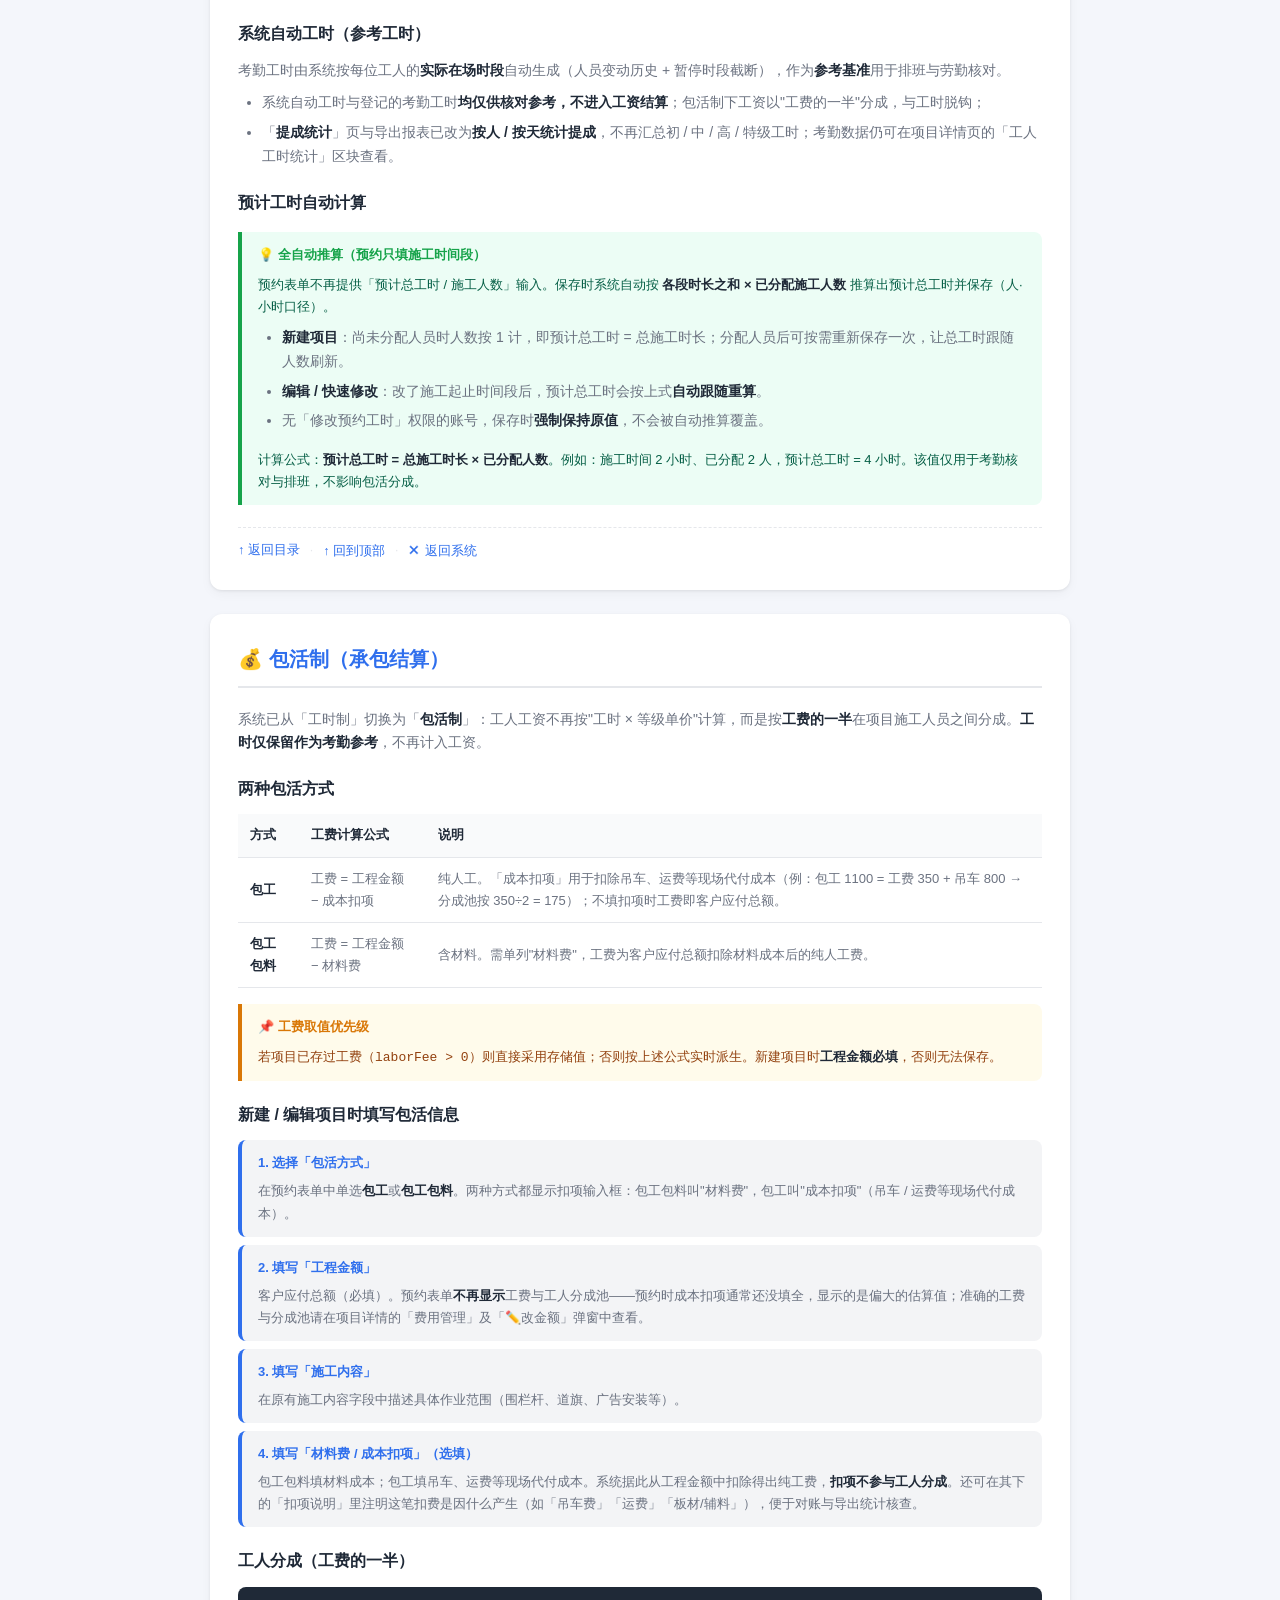
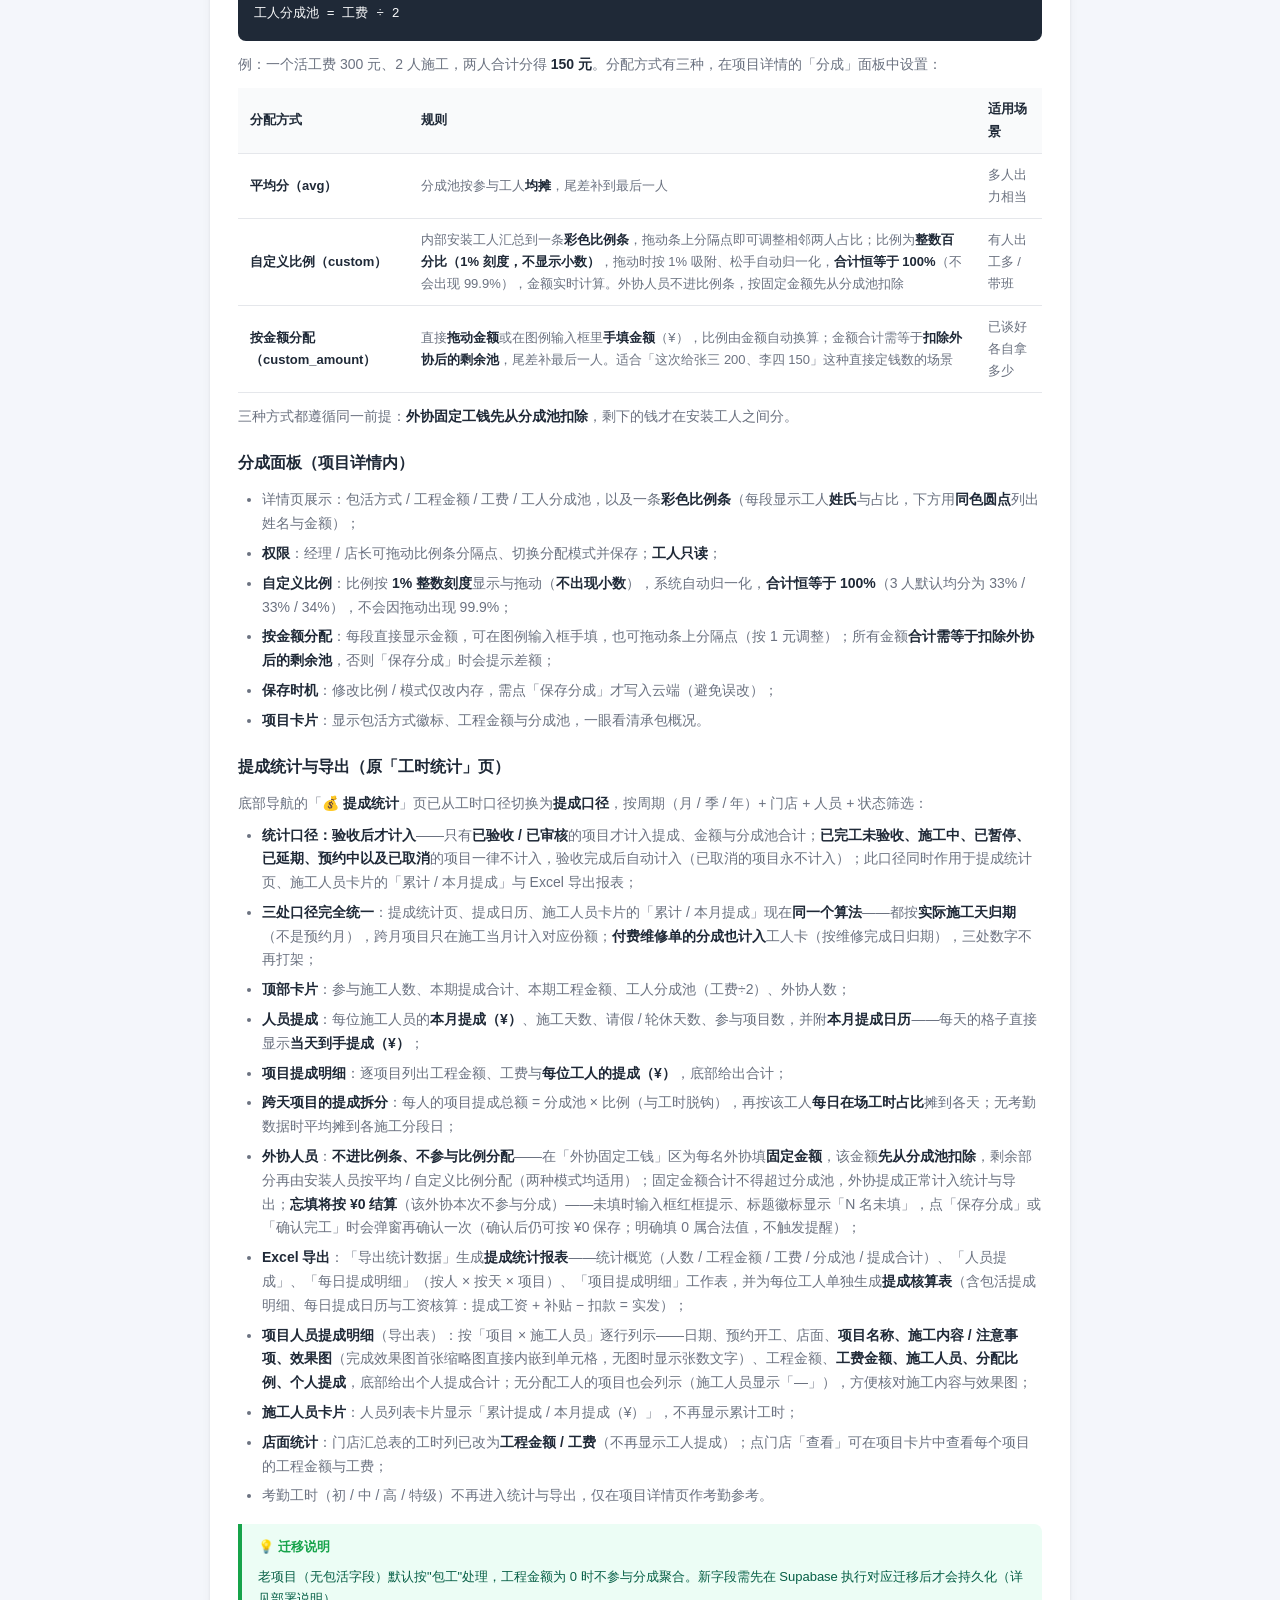
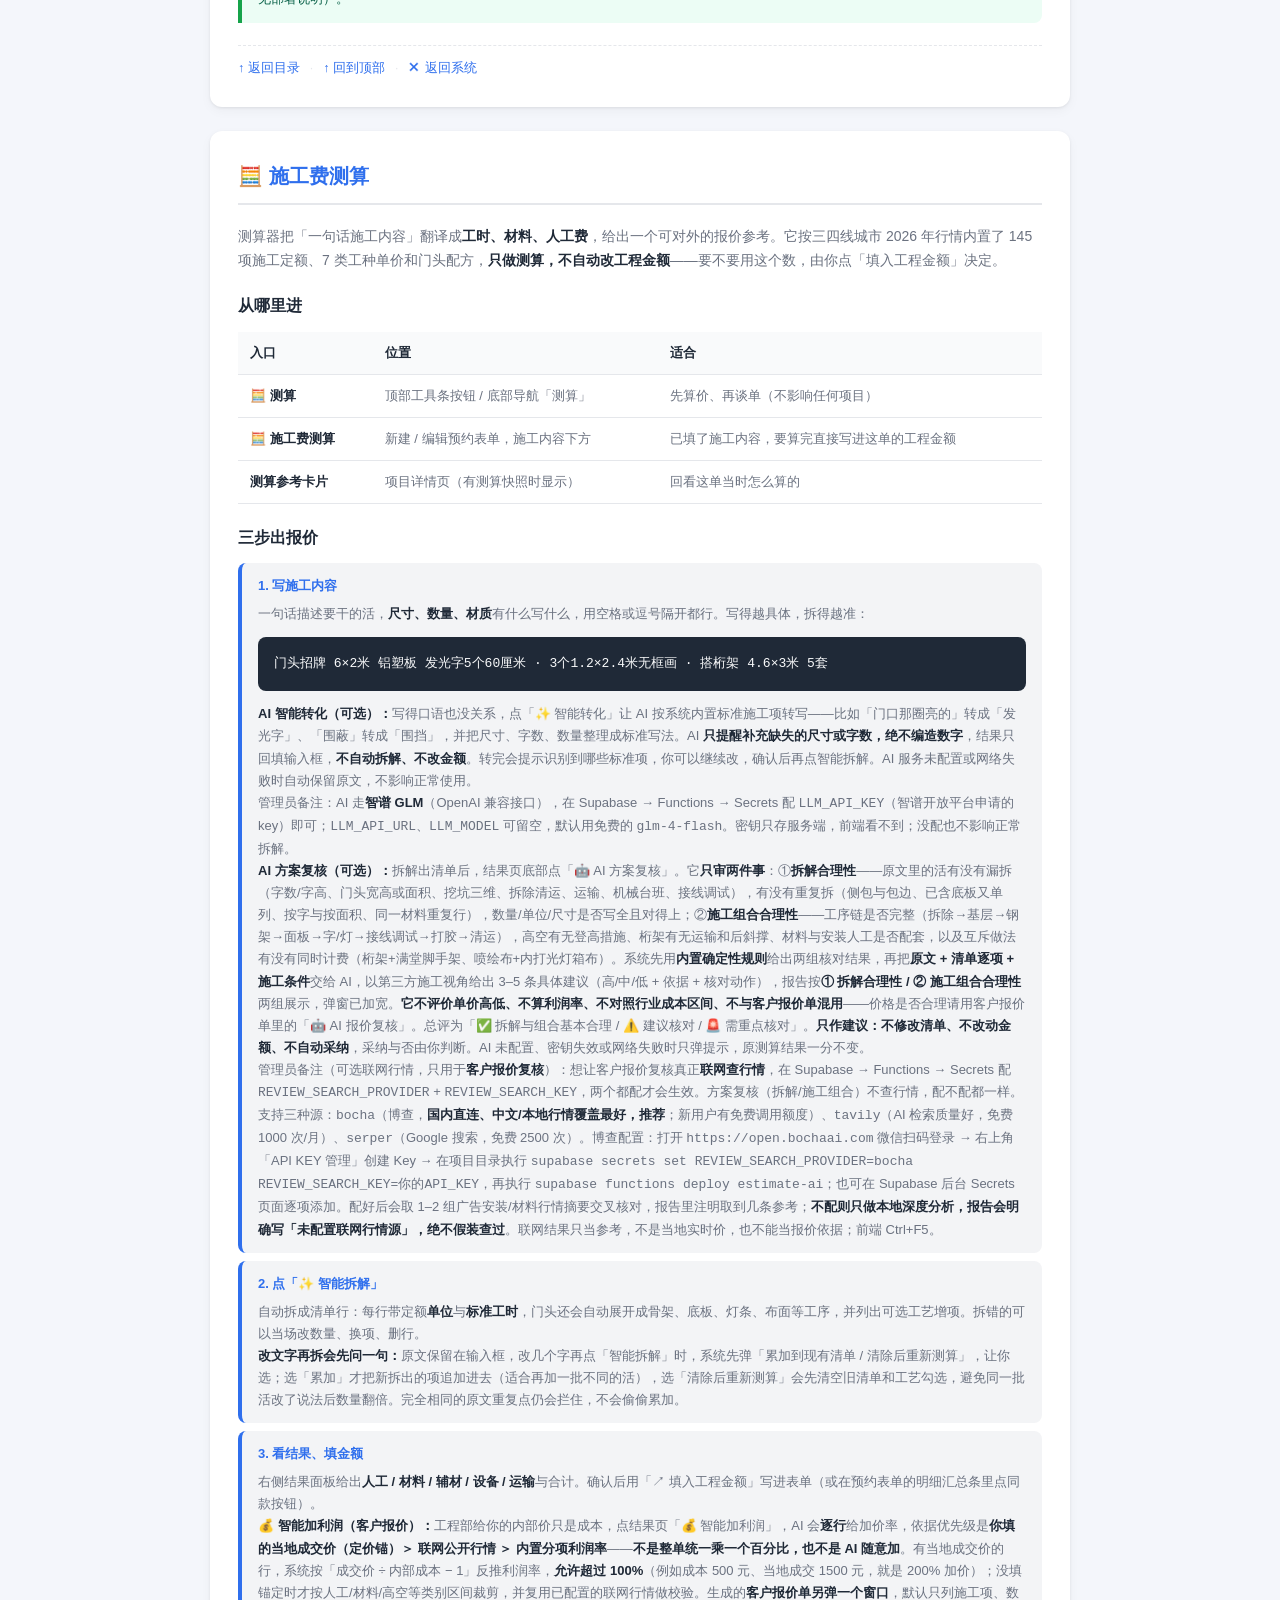
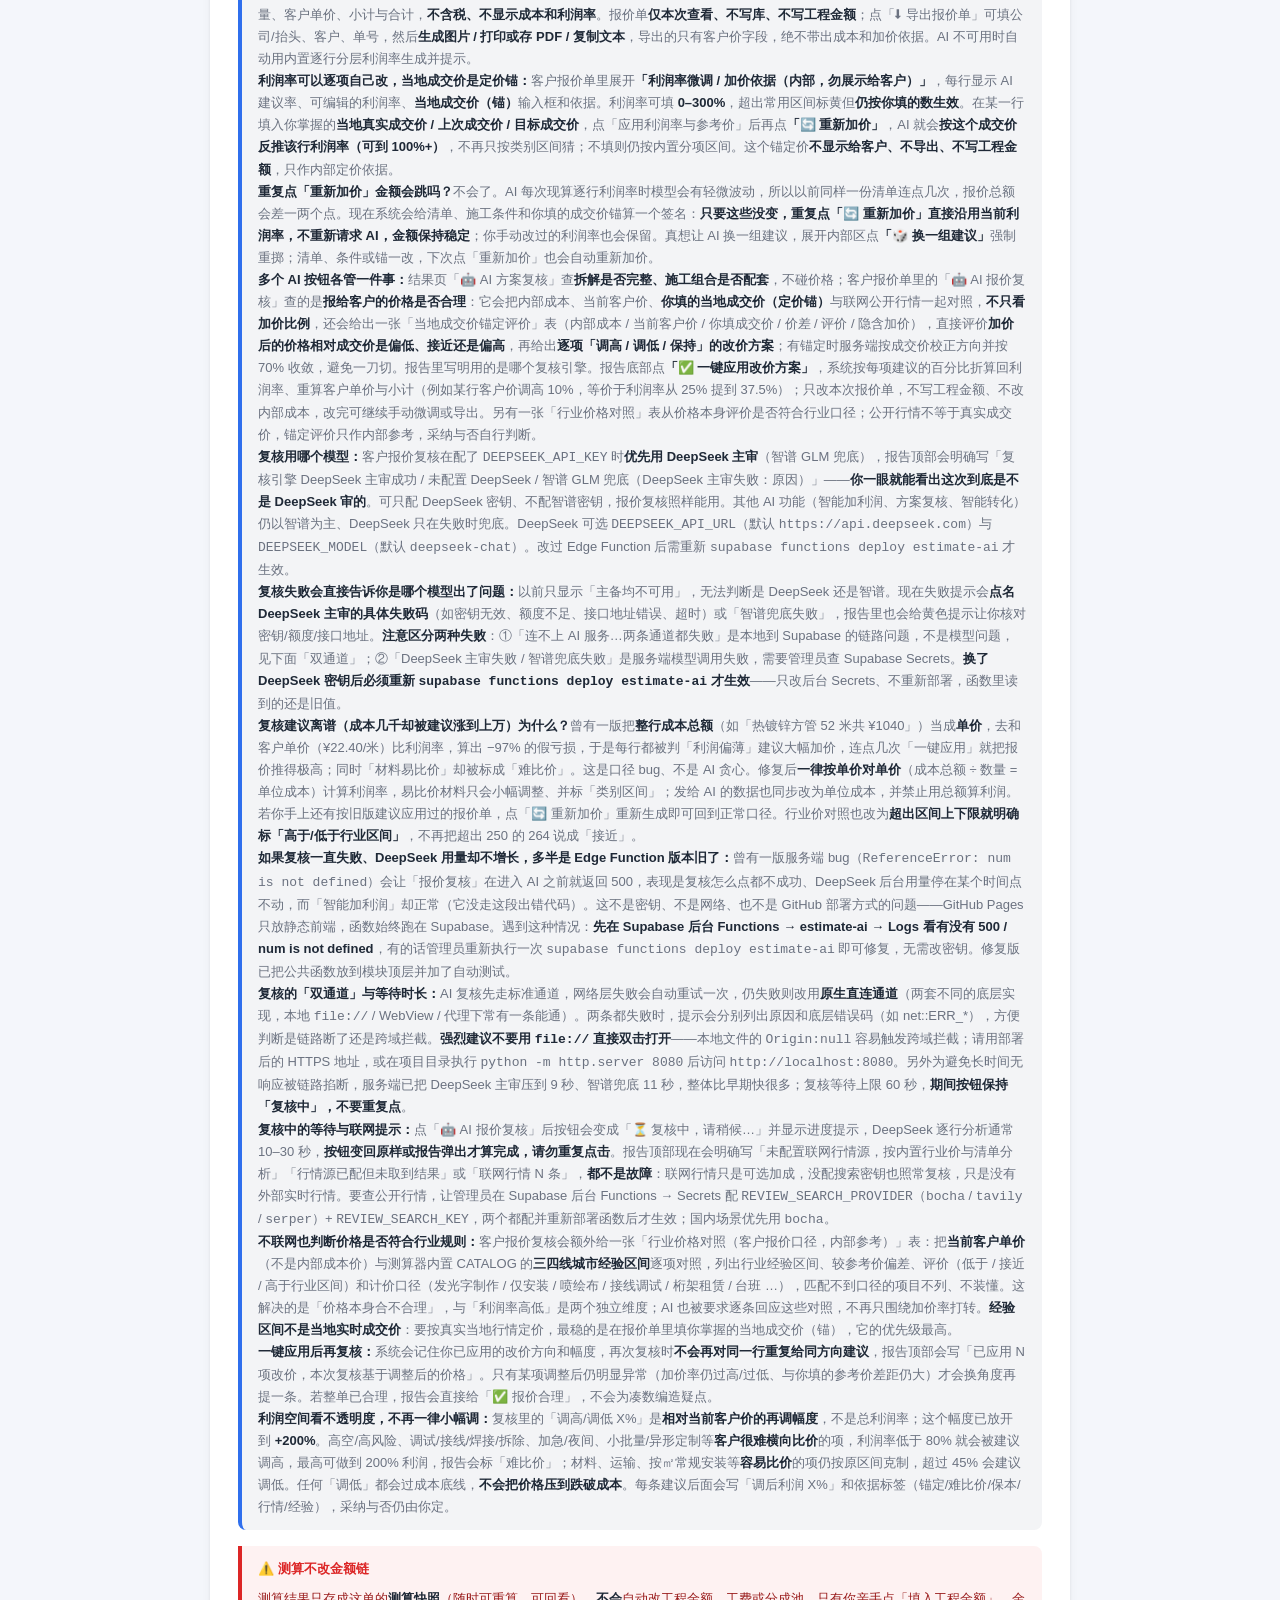
==== commit c06f8d34: "Add files via upload" ====
--- a/help.html
+++ b/help.html
@@ -370,7 +370,7 @@
   <div class="container">
     <div class="header">
       <h1>🏗️ 广告安装施工预约管理系统</h1>
-      <p>使用说明书 v3.52 · 重点工作流程</p>
+      <p>使用说明书 v3.53 · 重点工作流程</p>
     </div>
 
     <div class="toc" id="toc">
@@ -863,6 +863,7 @@
         <p>右侧结果面板给出<strong>人工 / 材料 / 辅材 / 设备 / 运输</strong>与合计。确认后用「↗ 填入工程金额」写进表单（或在预约表单的明细汇总条里点同款按钮）。</p>
         <p><strong>💰 智能加利润（客户报价）：</strong>工程部给你的内部价只是成本，点结果页「💰 智能加利润」，AI 会<strong>逐行</strong>给加价率，依据优先级是<strong>你填的当地成交价（定价锚）＞ 联网公开行情 ＞ 内置分项利润率</strong>——<strong>不是整单统一乘一个百分比，也不是 AI 随意加</strong>。有当地成交价的行，系统按「成交价 ÷ 内部成本 − 1」反推利润率，<strong>允许超过 100%</strong>（例如成本 500 元、当地成交 1500 元，就是 200% 加价）；没填锚定时才按人工/材料/高空等类别区间裁剪，并复用已配置的联网行情做校验。生成的<strong>客户报价单另弹一个窗口</strong>，默认只列施工项、数量、客户单价、小计与合计，<strong>不含税、不显示成本和利润率</strong>。报价单<strong>仅本次查看、不写库、不写工程金额</strong>；点「⬇ 导出报价单」可填公司/抬头、客户、单号，然后<strong>生成图片 / 打印或存 PDF / 复制文本</strong>，导出的只有客户价字段，绝不带出成本和加价依据。AI 不可用时自动用内置逐行分层利润率生成并提示。</p>
         <p><strong>利润率可以逐项自己改，当地成交价是定价锚：</strong>客户报价单里展开<strong>「利润率微调 / 加价依据（内部，勿展示给客户）」</strong>，每行显示 AI 建议率、可编辑的利润率、<strong>当地成交价（锚）</strong>输入框和依据。利润率可填 <strong>0–300%</strong>，超出常用区间标黄但<strong>仍按你填的数生效</strong>。在某一行填入你掌握的<strong>当地真实成交价 / 上次成交价 / 目标成交价</strong>，点「应用利润率与参考价」后再点<strong>「🔄 重新加价」</strong>，AI 就会<strong>按这个成交价反推该行利润率（可到 100%+）</strong>，不再只按类别区间猜；不填则仍按内置分项区间。这个锚定价<strong>不显示给客户、不导出、不写工程金额</strong>，只作内部定价依据。</p>
+        <p><strong>重复点「重新加价」金额会跳吗？</strong>不会了。AI 每次现算逐行利润率时模型会有轻微波动，所以以前同样一份清单连点几次，报价总额会差一两个点。现在系统会给清单、施工条件和你填的成交价锚算一个签名：<strong>只要这些没变，重复点「🔄 重新加价」直接沿用当前利润率，不重新请求 AI，金额保持稳定</strong>；你手动改过的利润率也会保留。真想让 AI 换一组建议，展开内部区点<strong>「🎲 换一组建议」</strong>强制重掷；清单、条件或锚一改，下次点「重新加价」也会自动重新加价。</p>
         <p><strong>多个 AI 按钮各管一件事：</strong>结果页「🤖 AI 方案复核」查<strong>拆解是否完整、施工组合是否配套</strong>，不碰价格；客户报价单里的「🤖 AI 报价复核」查的是<strong>报给客户的价格是否合理</strong>：它会把内部成本、当前客户价、<strong>你填的当地成交价（定价锚）</strong>与联网公开行情一起对照，<strong>不只看加价比例</strong>，还会给出一张「当地成交价锚定评价」表（内部成本 / 当前客户价 / 你填成交价 / 价差 / 评价 / 隐含加价），直接评价<strong>加价后的价格相对成交价是偏低、接近还是偏高</strong>，再给出<strong>逐项「调高 / 调低 / 保持」的改价方案</strong>；有锚定时服务端按成交价校正方向并按 70% 收敛，避免一刀切。报告里写明用的是哪个复核引擎。报告底部点<strong>「✅ 一键应用改价方案」</strong>，系统按每项建议的百分比折算回利润率、重算客户单价与小计（例如某行客户价调高 10%，等价于利润率从 25% 提到 37.5%）；只改本次报价单，不写工程金额、不改内部成本，改完可继续手动微调或导出。另有一张「行业价格对照」表从价格本身评价是否符合行业口径；公开行情不等于真实成交价，锚定评价只作内部参考，采纳与否自行判断。</p>
         <p><strong>复核用哪个模型：</strong>客户报价复核在配了 <code>DEEPSEEK_API_KEY</code> 时<strong>优先用 DeepSeek 主审</strong>（智谱 GLM 兜底），报告顶部会明确写「复核引擎 DeepSeek 主审成功 / 未配置 DeepSeek / 智谱 GLM 兜底（DeepSeek 主审失败：原因）」——<strong>你一眼就能看出这次到底是不是 DeepSeek 审的</strong>。可只配 DeepSeek 密钥、不配智谱密钥，报价复核照样能用。其他 AI 功能（智能加利润、方案复核、智能转化）仍以智谱为主、DeepSeek 只在失败时兜底。DeepSeek 可选 <code>DEEPSEEK_API_URL</code>（默认 <code>https://api.deepseek.com</code>）与 <code>DEEPSEEK_MODEL</code>（默认 <code>deepseek-chat</code>）。改过 Edge Function 后需重新 <code>supabase functions deploy estimate-ai</code> 才生效。</p>
         <p><strong>复核失败会直接告诉你是哪个模型出了问题：</strong>以前只显示「主备均不可用」，无法判断是 DeepSeek 还是智谱。现在失败提示会<strong>点名 DeepSeek 主审的具体失败码</strong>（如密钥无效、额度不足、接口地址错误、超时）或「智谱兜底失败」，报告里也会给黄色提示让你核对密钥/额度/接口地址。<strong>注意区分两种失败</strong>：①「连不上 AI 服务…两条通道都失败」是本地到 Supabase 的链路问题，不是模型问题，见下面「双通道」；②「DeepSeek 主审失败 / 智谱兜底失败」是服务端模型调用失败，需要管理员查 Supabase Secrets。<strong>换了 DeepSeek 密钥后必须重新 <code>supabase functions deploy estimate-ai</code> 才生效</strong>——只改后台 Secrets、不重新部署，函数里读到的还是旧值。</p>
@@ -1589,7 +1590,7 @@
     </div>
 
     <div class="footer">
-      <p>文档版本：v3.52 | 更新日期：2026年11月25日</p>
+      <p>文档版本：v3.53 | 更新日期：2026年11月25日</p>
     </div>
   </div>
   <script>
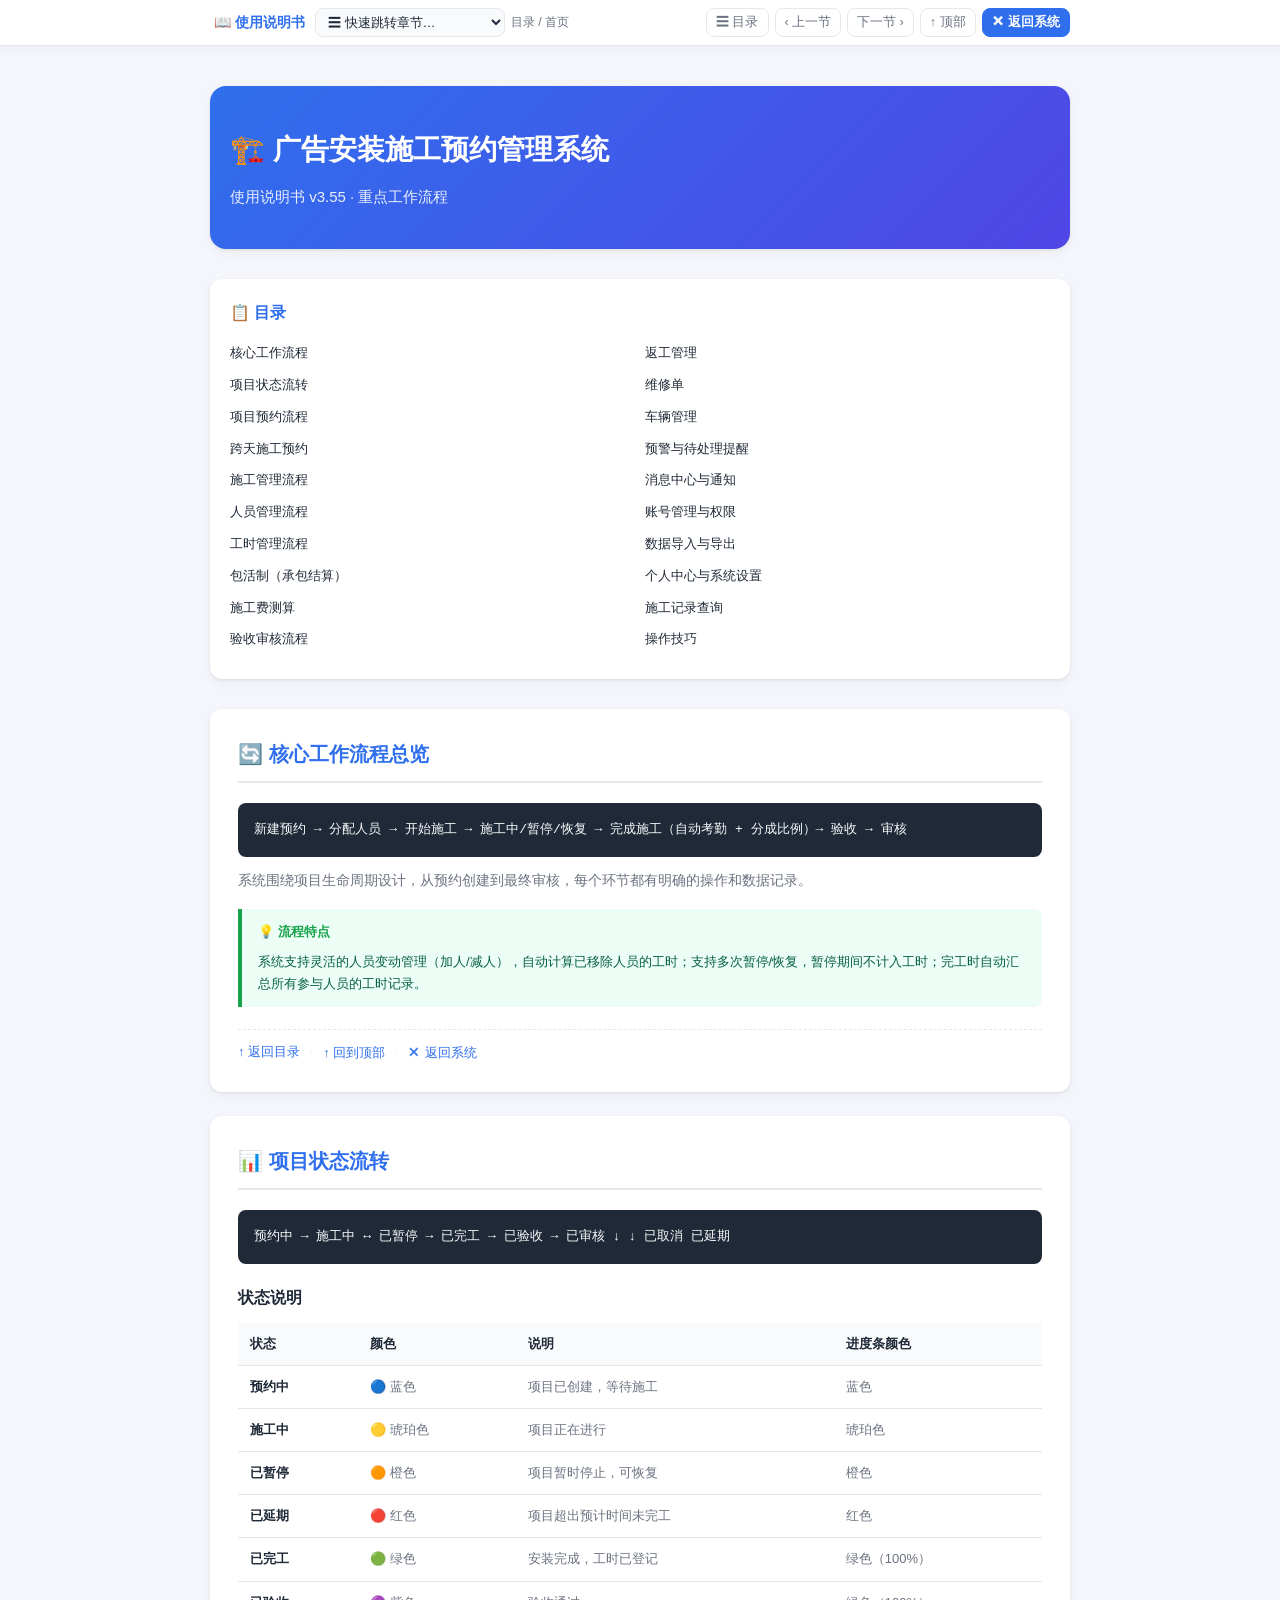
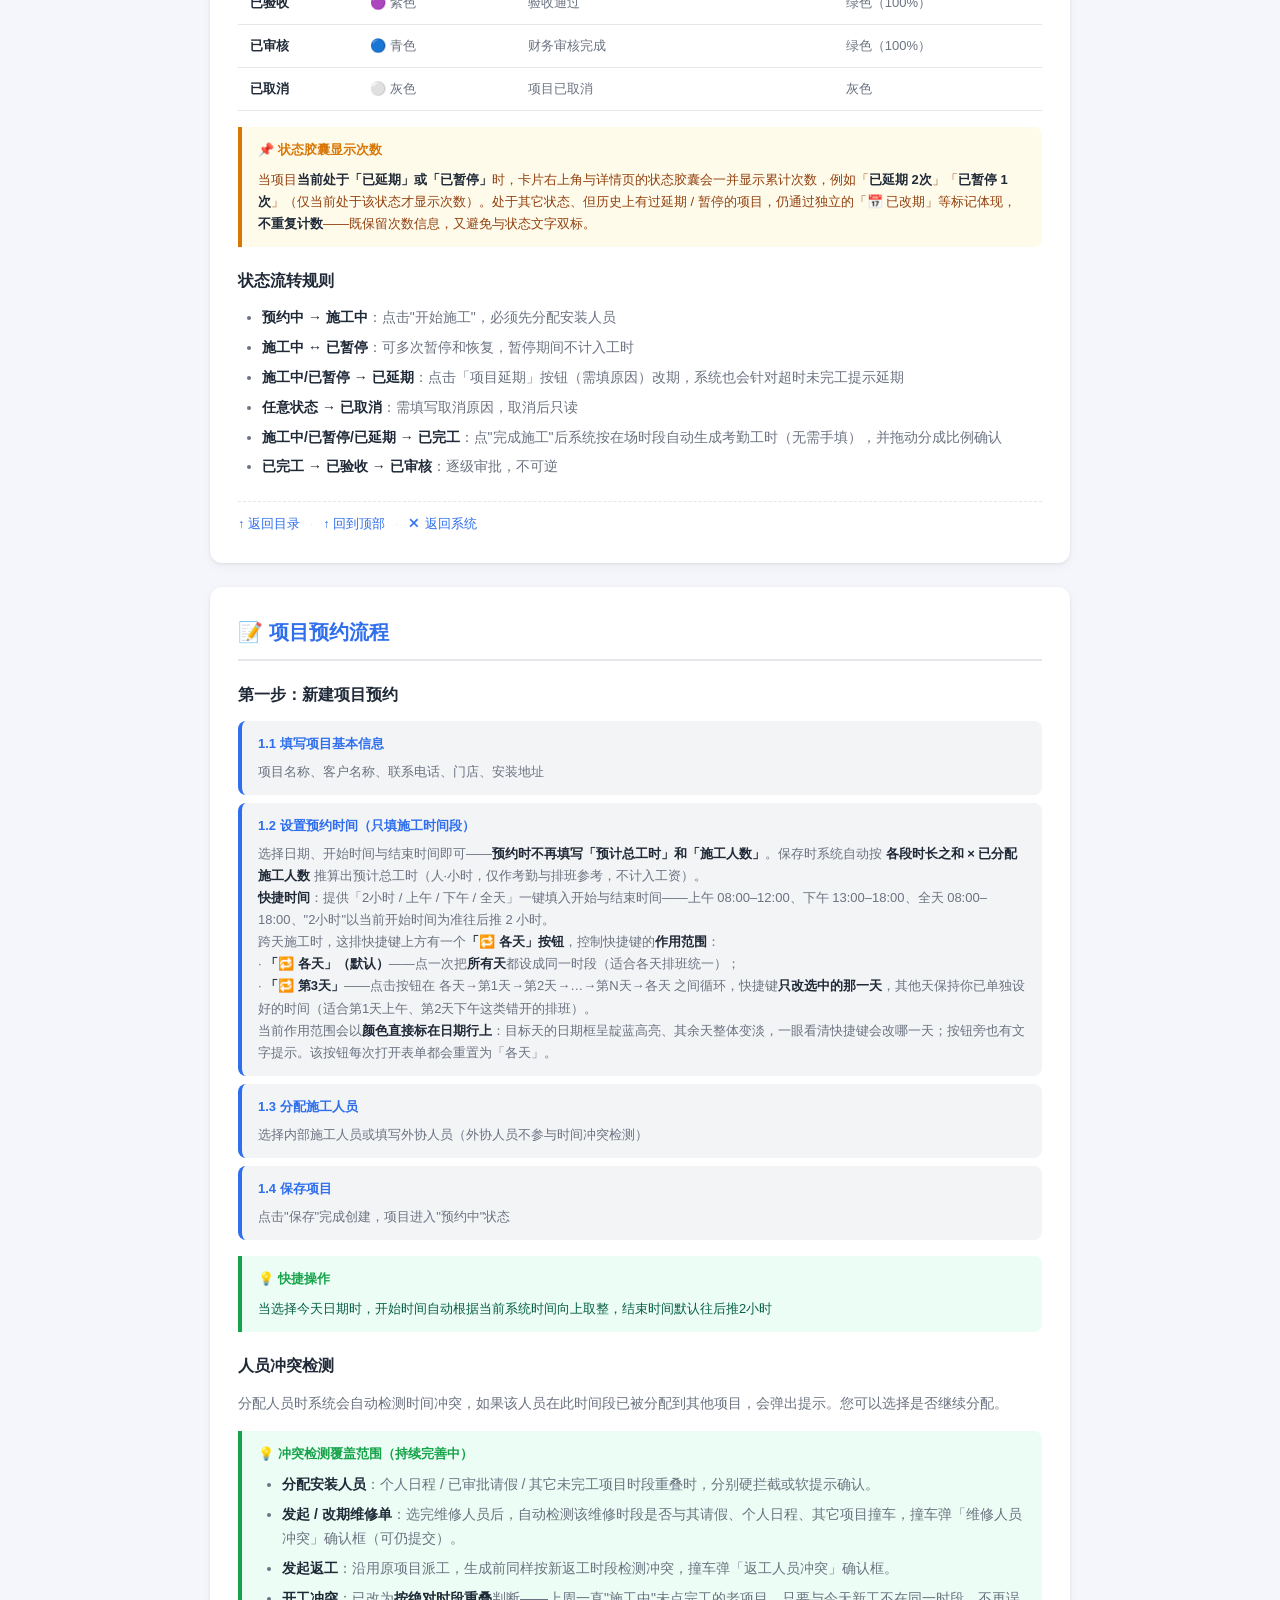
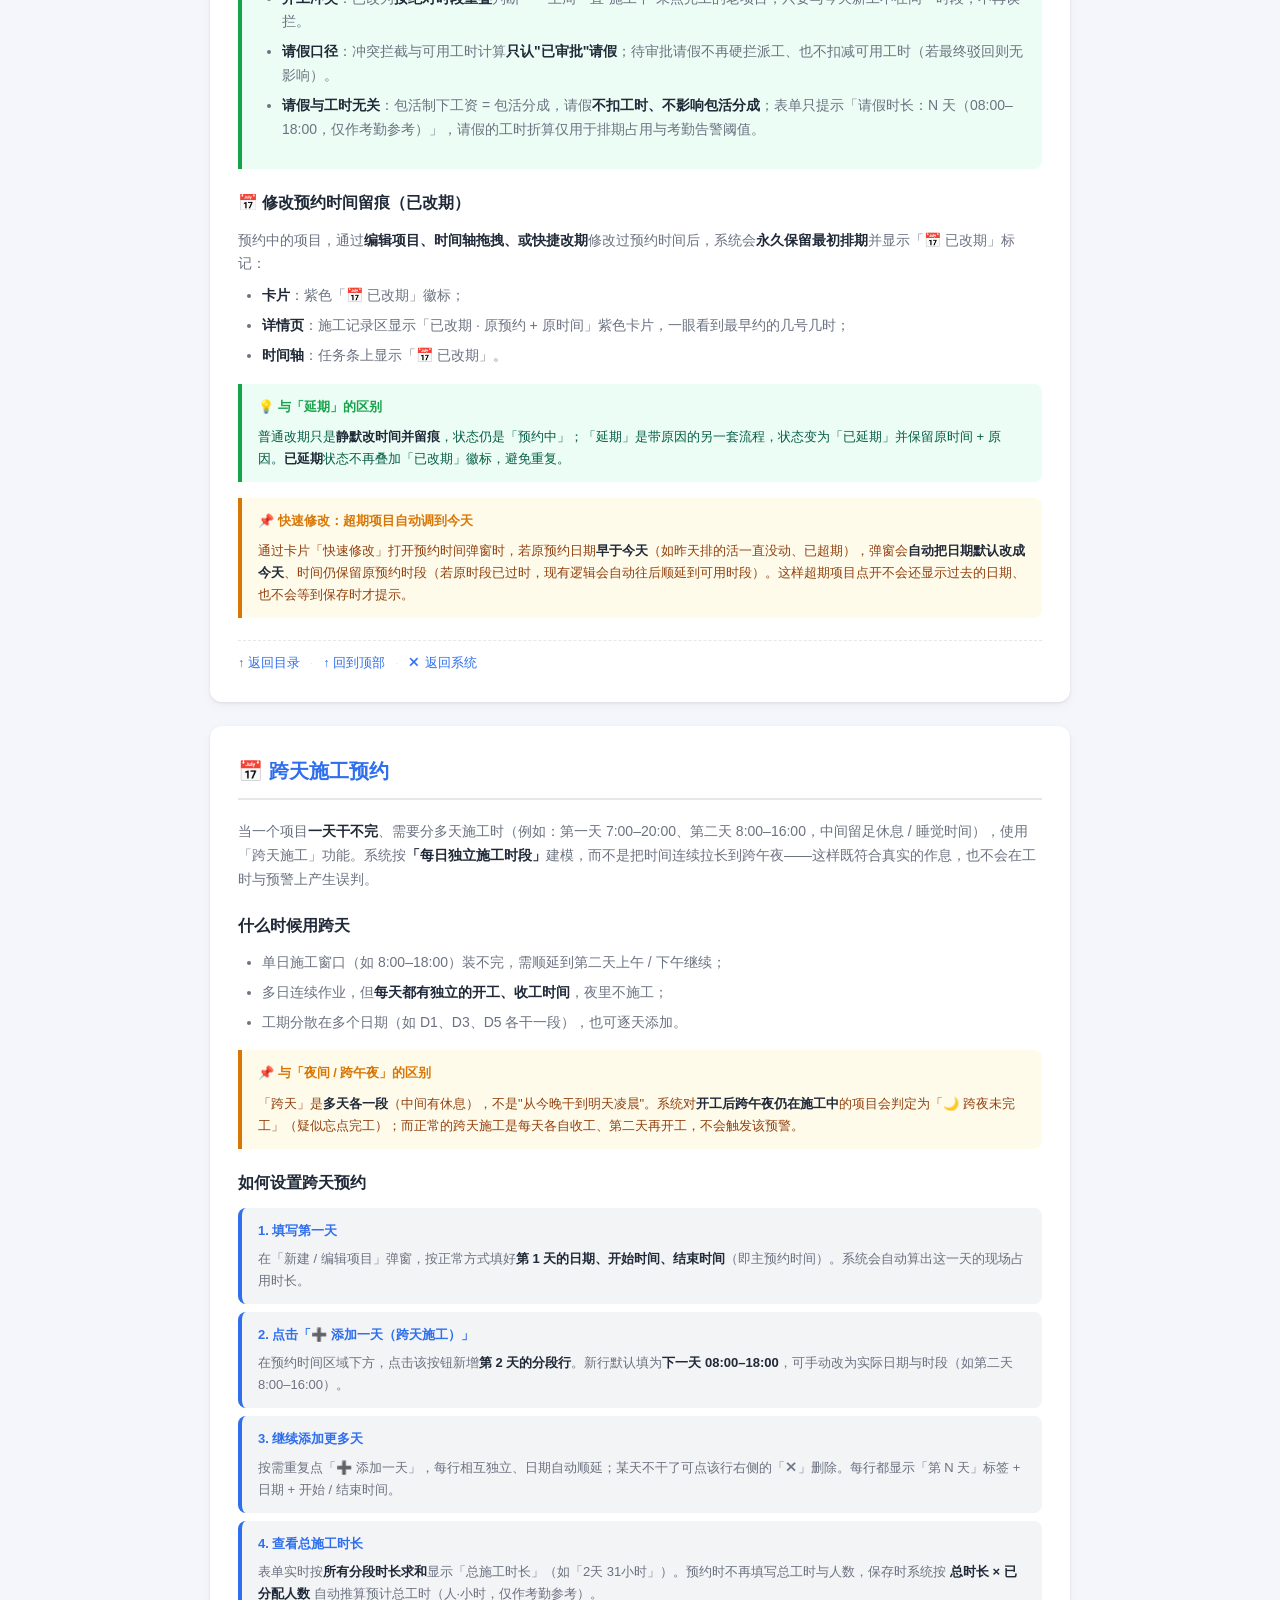
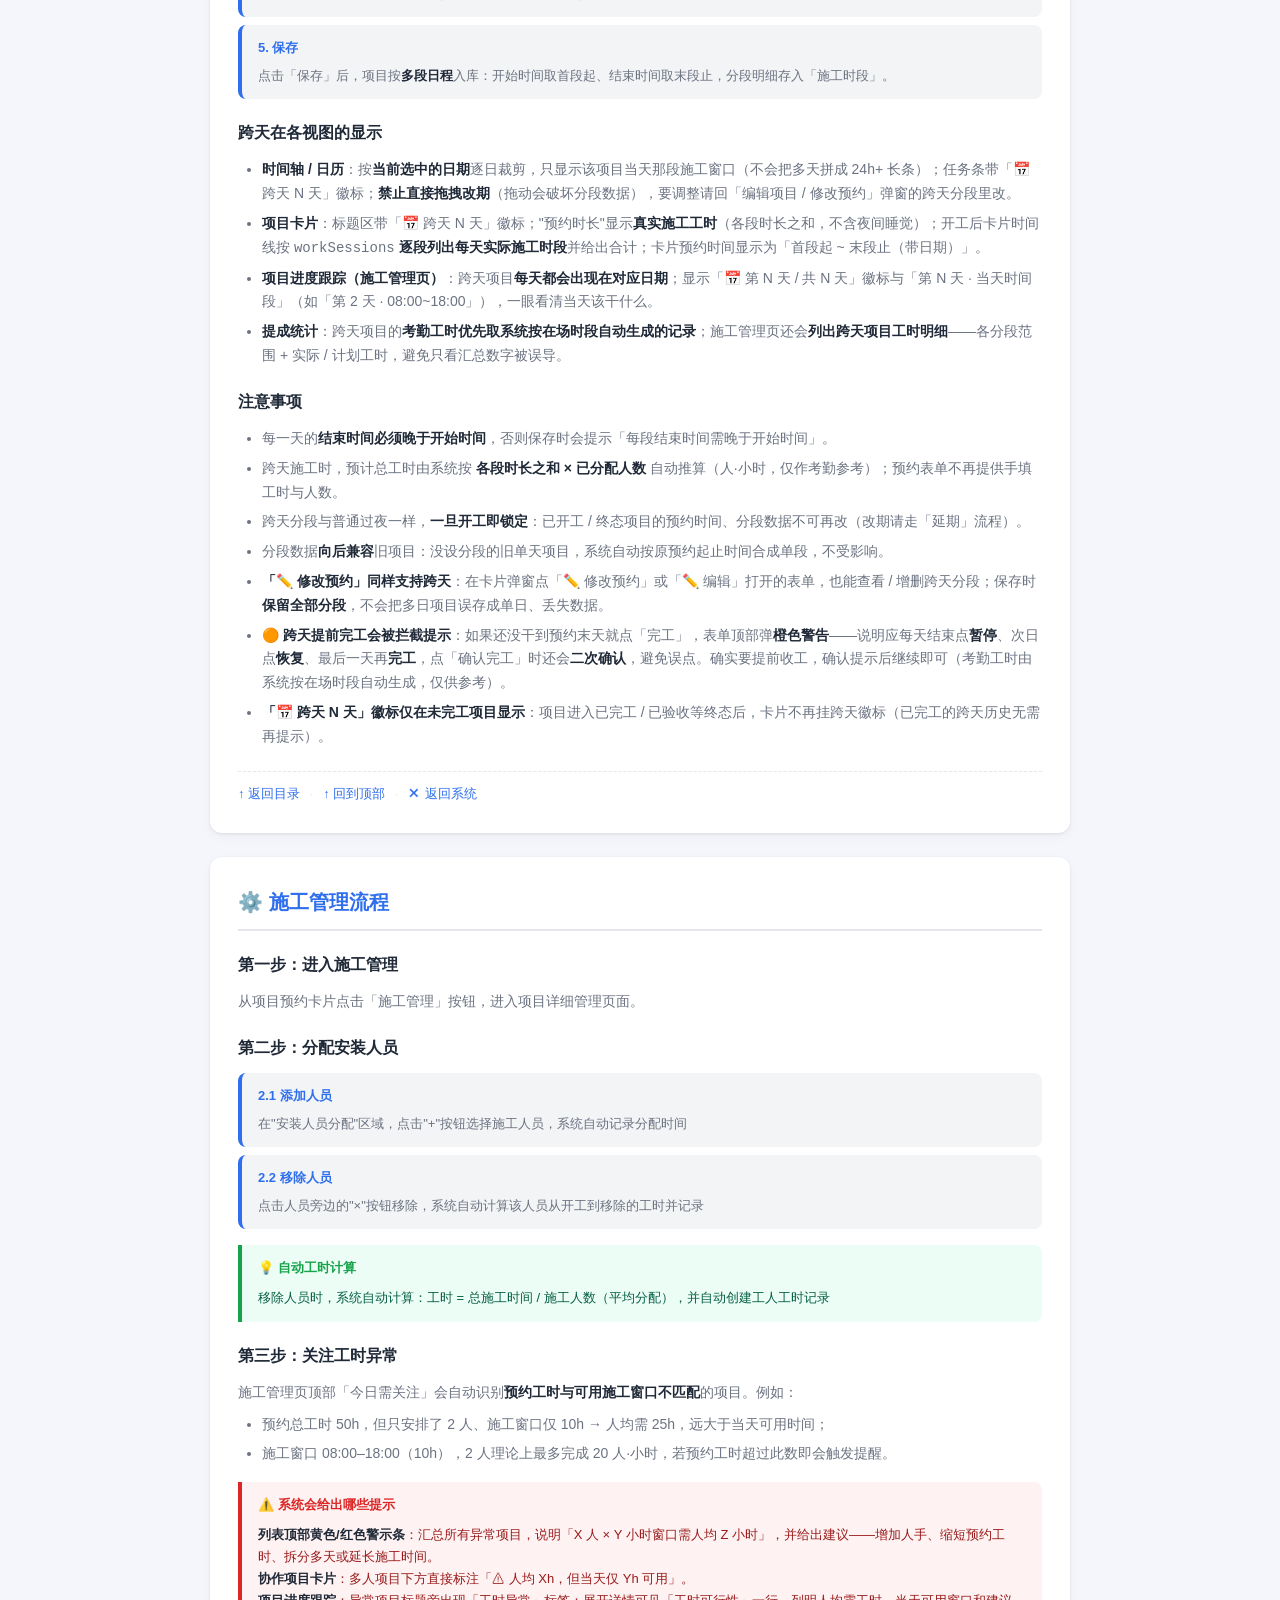
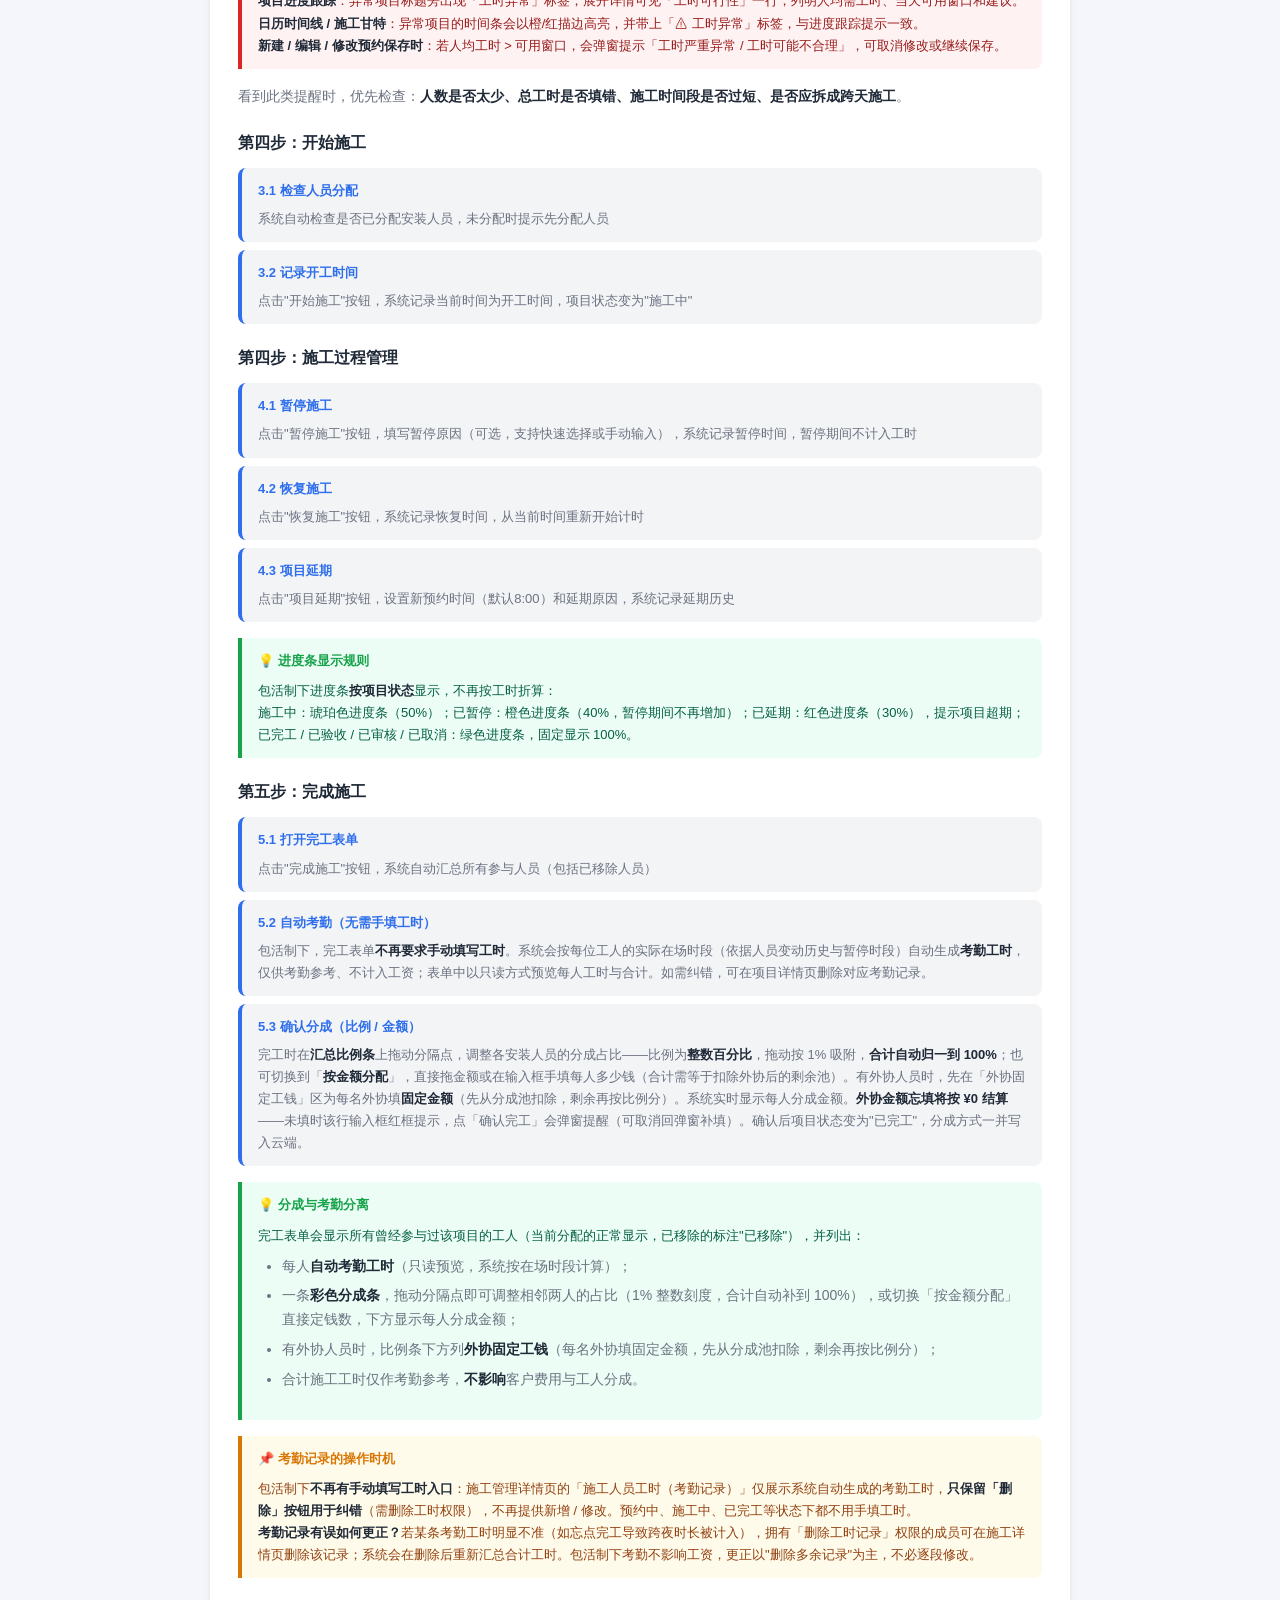
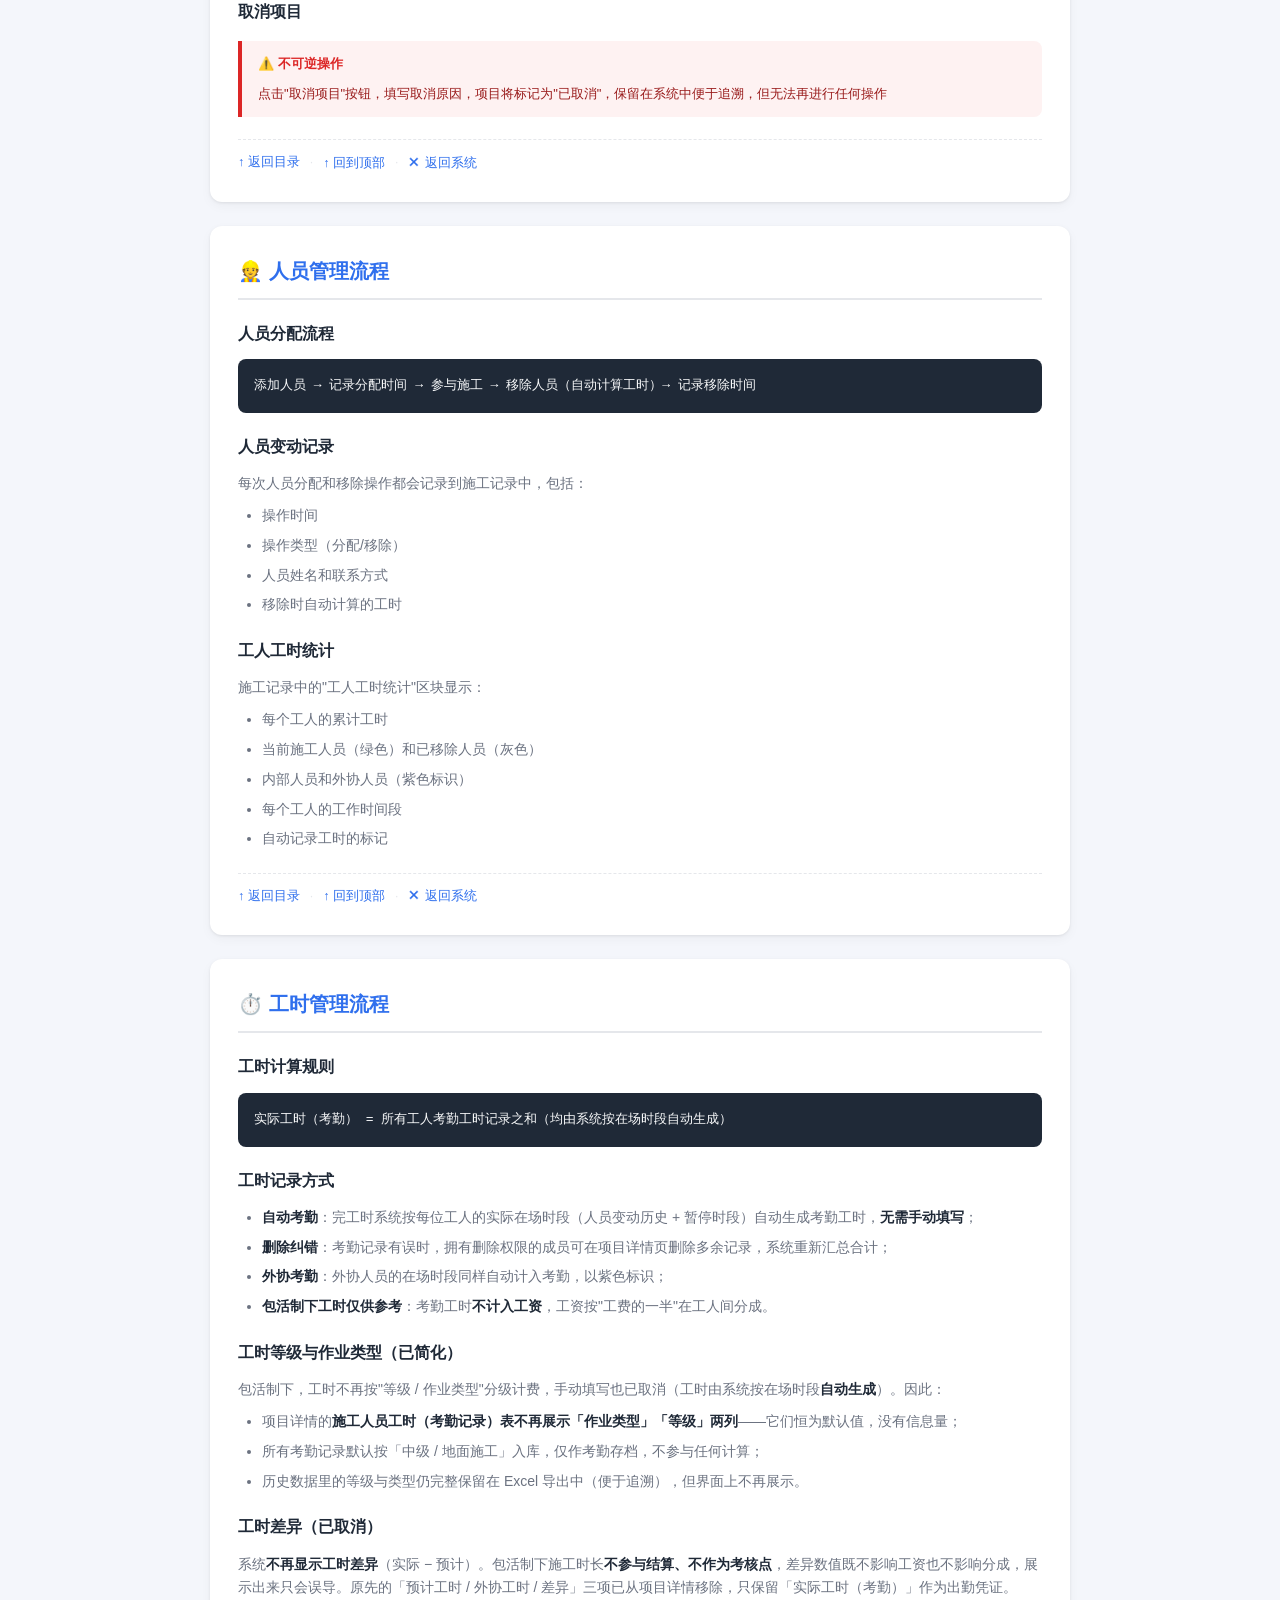
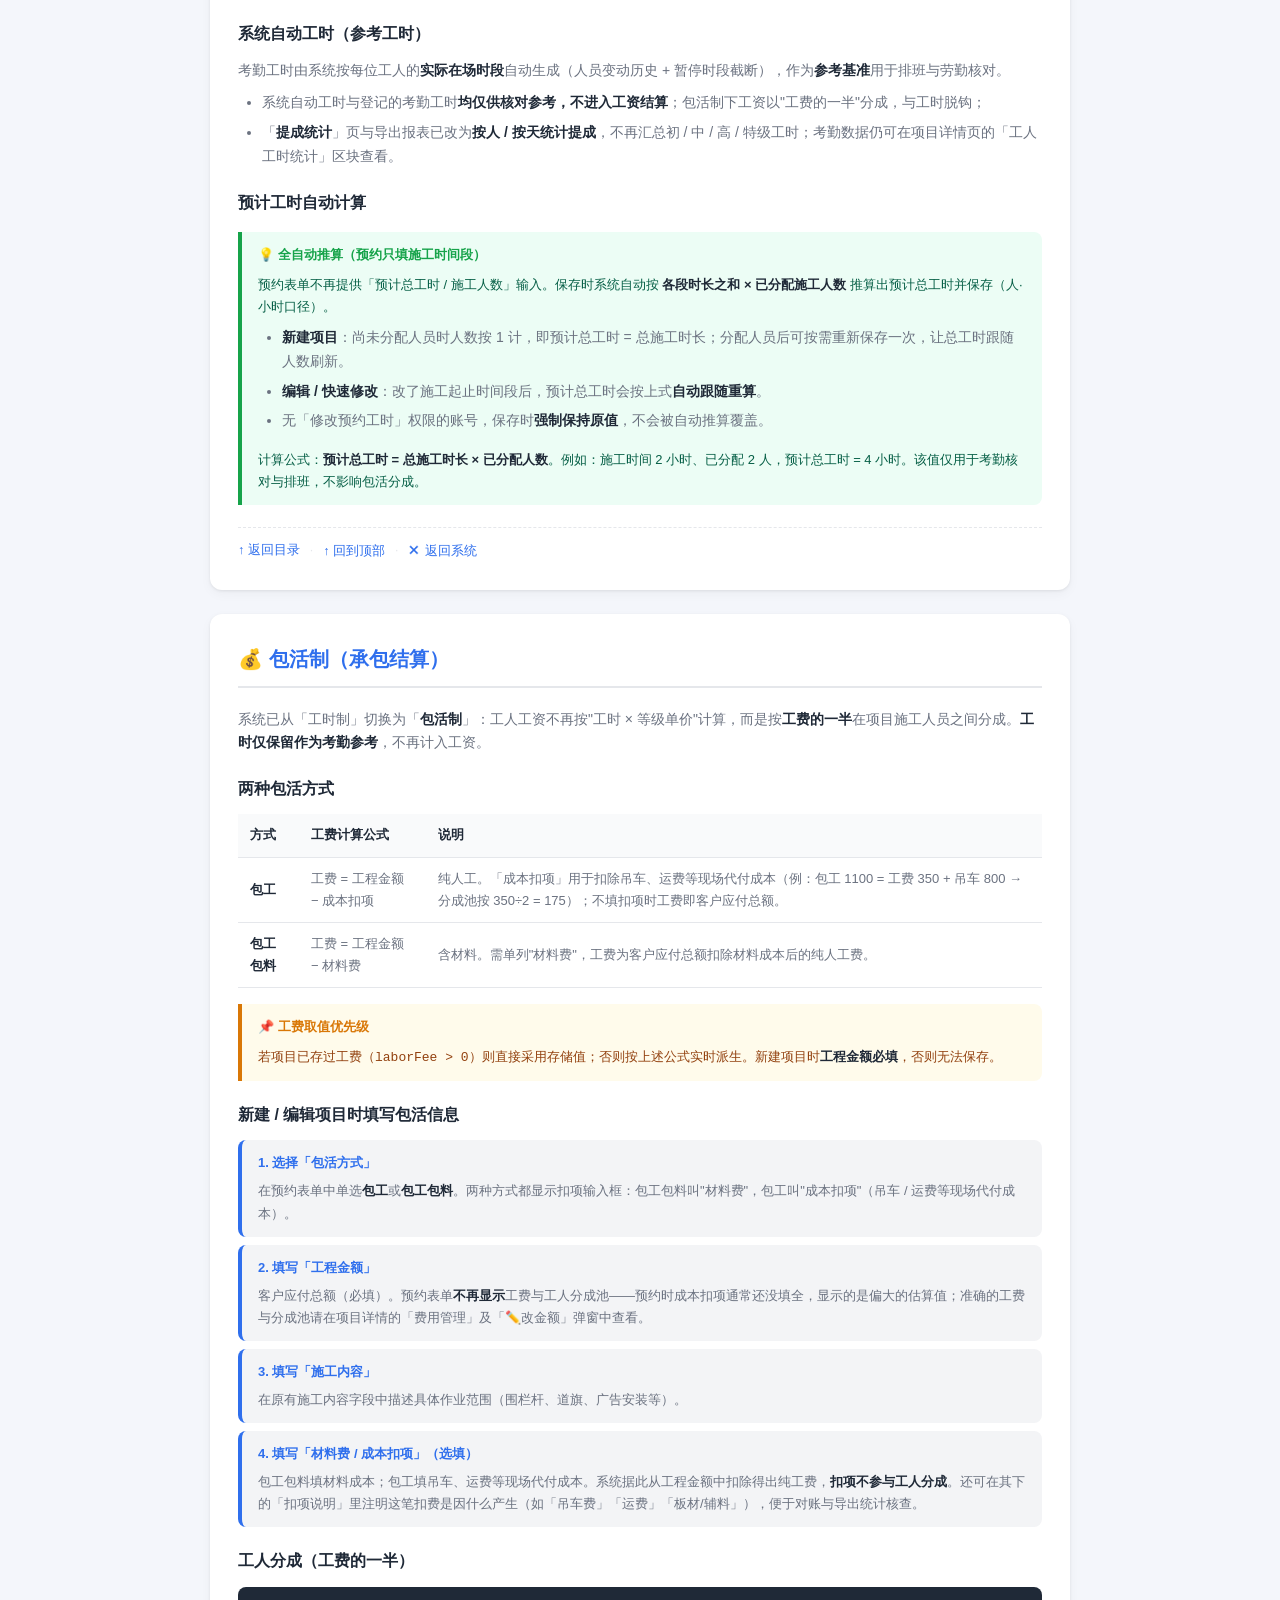
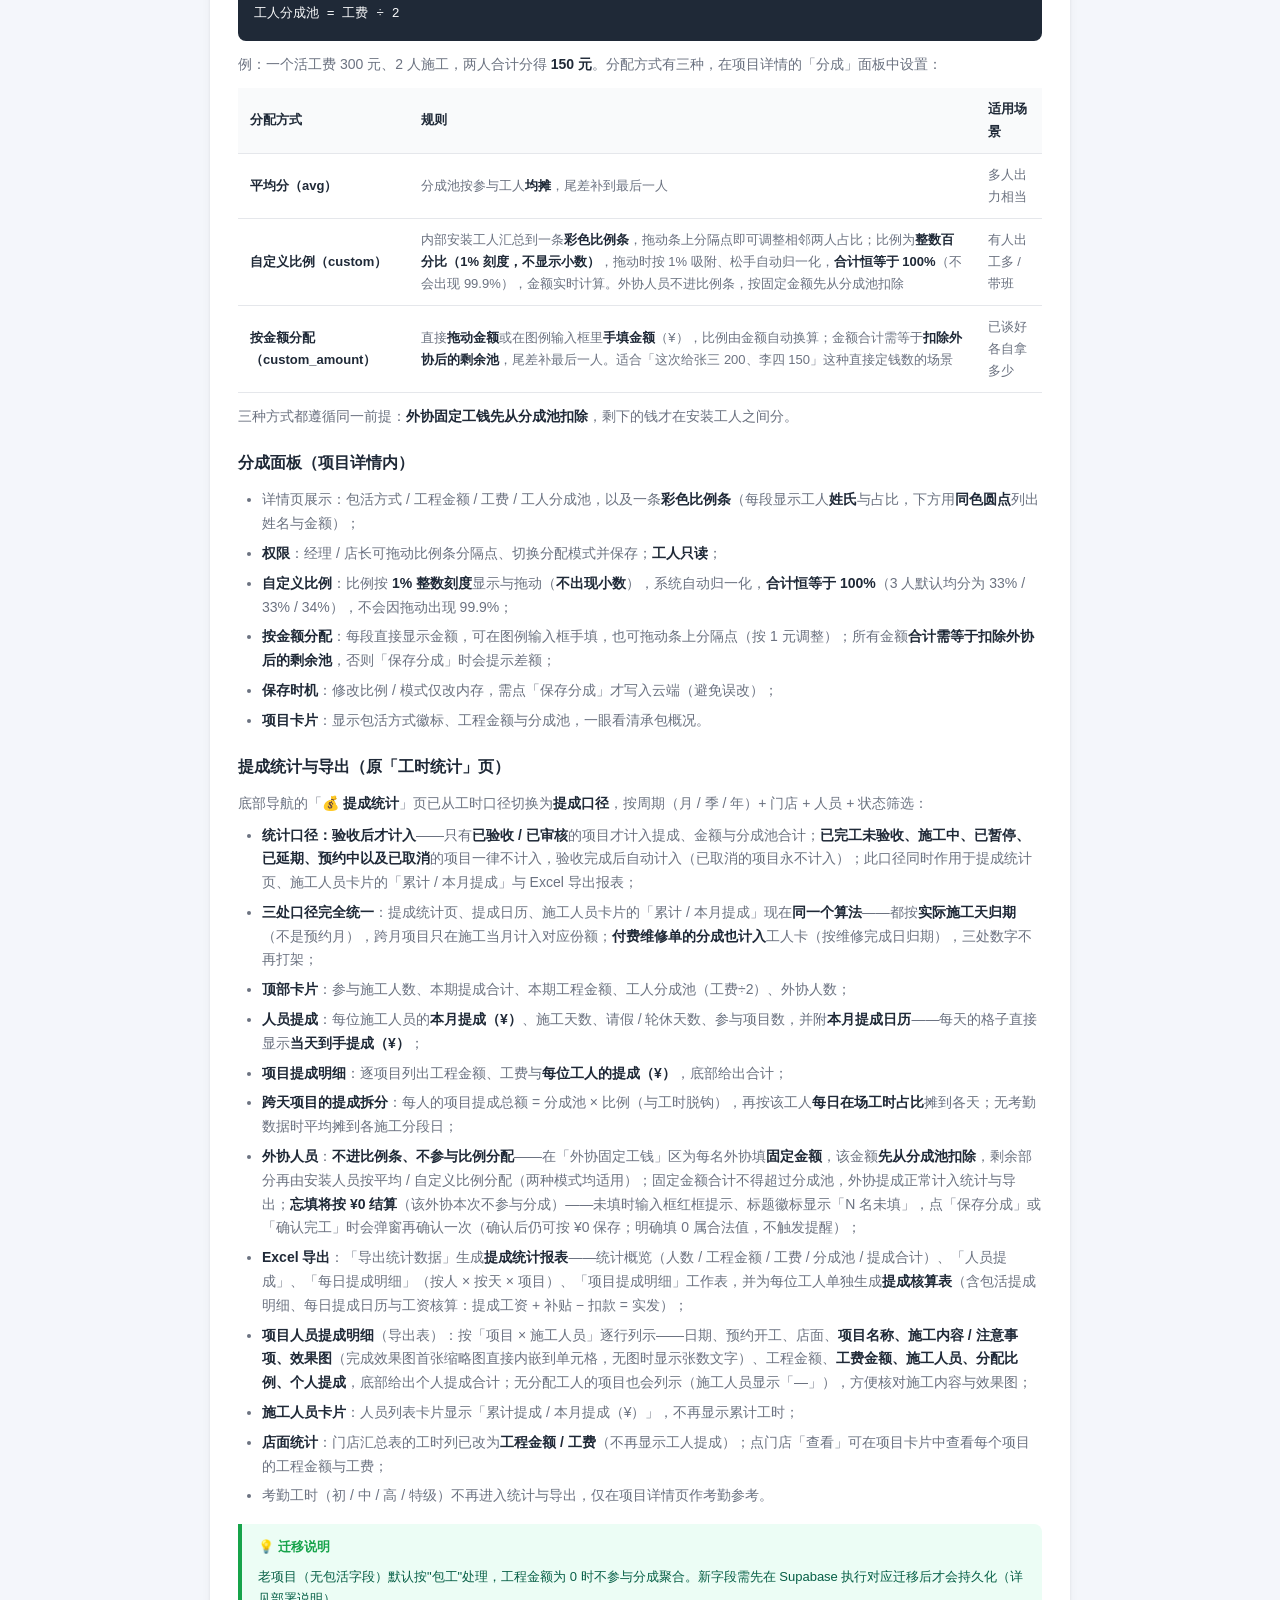
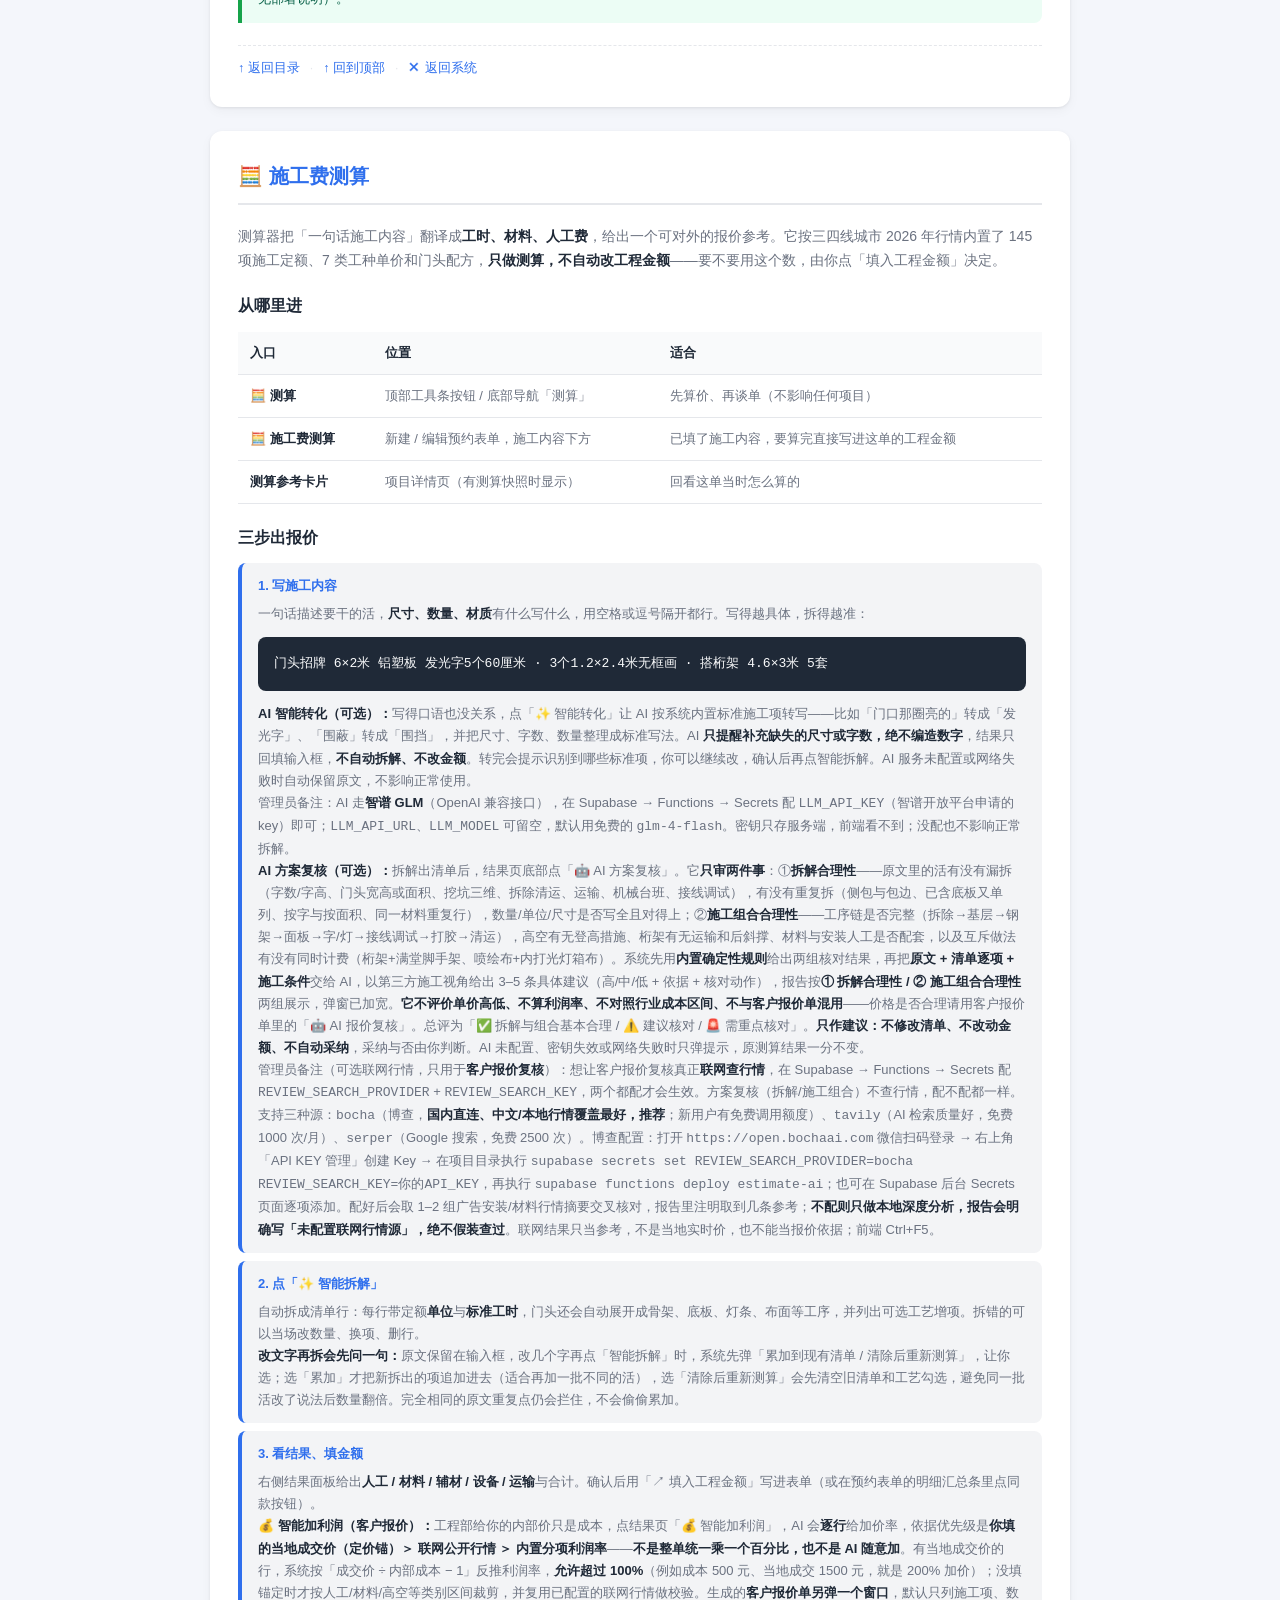
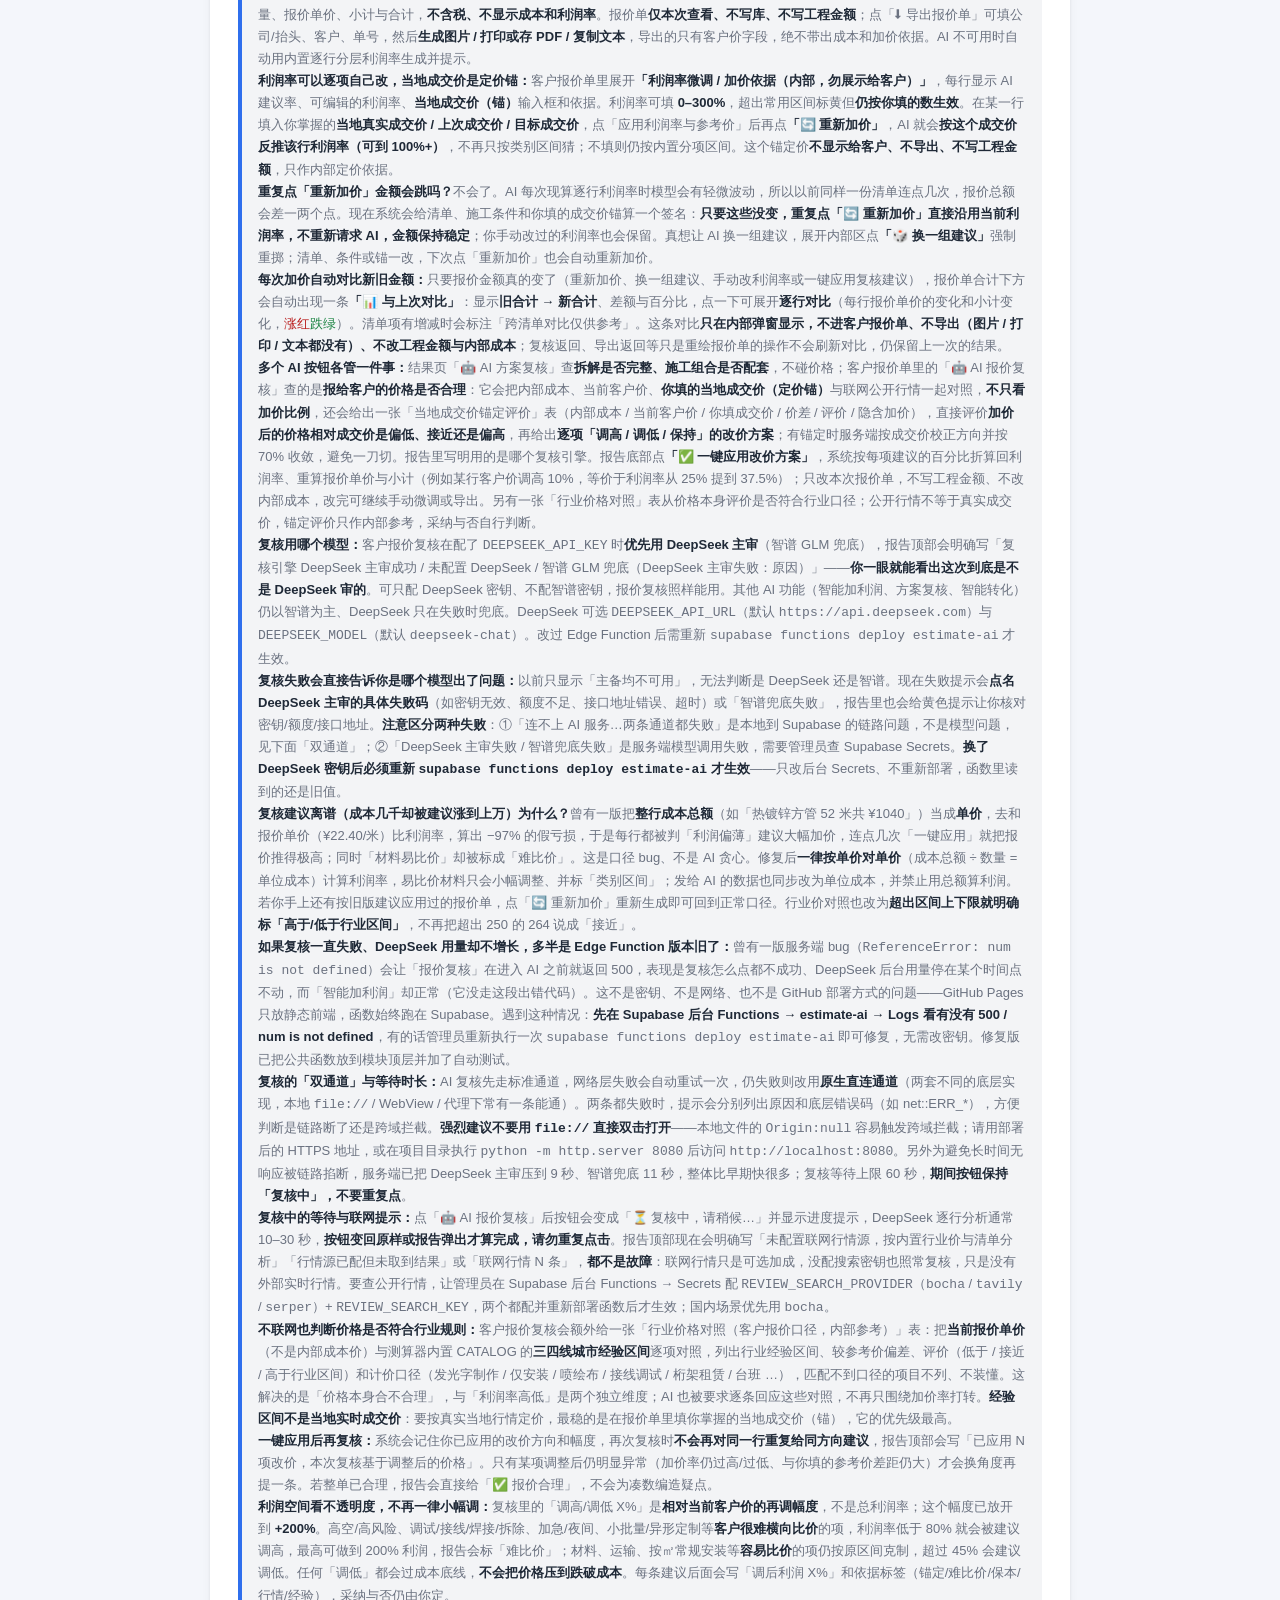
==== commit fd171cf3: "Add files via upload" ====
--- a/help.html
+++ b/help.html
@@ -370,7 +370,7 @@
   <div class="container">
     <div class="header">
       <h1>🏗️ 广告安装施工预约管理系统</h1>
-      <p>使用说明书 v3.53 · 重点工作流程</p>
+      <p>使用说明书 v3.55 · 重点工作流程</p>
     </div>
 
     <div class="toc" id="toc">
@@ -861,17 +861,18 @@
       <div class="flow-step">
         <h4>3. 看结果、填金额</h4>
         <p>右侧结果面板给出<strong>人工 / 材料 / 辅材 / 设备 / 运输</strong>与合计。确认后用「↗ 填入工程金额」写进表单（或在预约表单的明细汇总条里点同款按钮）。</p>
-        <p><strong>💰 智能加利润（客户报价）：</strong>工程部给你的内部价只是成本，点结果页「💰 智能加利润」，AI 会<strong>逐行</strong>给加价率，依据优先级是<strong>你填的当地成交价（定价锚）＞ 联网公开行情 ＞ 内置分项利润率</strong>——<strong>不是整单统一乘一个百分比，也不是 AI 随意加</strong>。有当地成交价的行，系统按「成交价 ÷ 内部成本 − 1」反推利润率，<strong>允许超过 100%</strong>（例如成本 500 元、当地成交 1500 元，就是 200% 加价）；没填锚定时才按人工/材料/高空等类别区间裁剪，并复用已配置的联网行情做校验。生成的<strong>客户报价单另弹一个窗口</strong>，默认只列施工项、数量、客户单价、小计与合计，<strong>不含税、不显示成本和利润率</strong>。报价单<strong>仅本次查看、不写库、不写工程金额</strong>；点「⬇ 导出报价单」可填公司/抬头、客户、单号，然后<strong>生成图片 / 打印或存 PDF / 复制文本</strong>，导出的只有客户价字段，绝不带出成本和加价依据。AI 不可用时自动用内置逐行分层利润率生成并提示。</p>
+        <p><strong>💰 智能加利润（客户报价）：</strong>工程部给你的内部价只是成本，点结果页「💰 智能加利润」，AI 会<strong>逐行</strong>给加价率，依据优先级是<strong>你填的当地成交价（定价锚）＞ 联网公开行情 ＞ 内置分项利润率</strong>——<strong>不是整单统一乘一个百分比，也不是 AI 随意加</strong>。有当地成交价的行，系统按「成交价 ÷ 内部成本 − 1」反推利润率，<strong>允许超过 100%</strong>（例如成本 500 元、当地成交 1500 元，就是 200% 加价）；没填锚定时才按人工/材料/高空等类别区间裁剪，并复用已配置的联网行情做校验。生成的<strong>客户报价单另弹一个窗口</strong>，默认只列施工项、数量、报价单价、小计与合计，<strong>不含税、不显示成本和利润率</strong>。报价单<strong>仅本次查看、不写库、不写工程金额</strong>；点「⬇ 导出报价单」可填公司/抬头、客户、单号，然后<strong>生成图片 / 打印或存 PDF / 复制文本</strong>，导出的只有客户价字段，绝不带出成本和加价依据。AI 不可用时自动用内置逐行分层利润率生成并提示。</p>
         <p><strong>利润率可以逐项自己改，当地成交价是定价锚：</strong>客户报价单里展开<strong>「利润率微调 / 加价依据（内部，勿展示给客户）」</strong>，每行显示 AI 建议率、可编辑的利润率、<strong>当地成交价（锚）</strong>输入框和依据。利润率可填 <strong>0–300%</strong>，超出常用区间标黄但<strong>仍按你填的数生效</strong>。在某一行填入你掌握的<strong>当地真实成交价 / 上次成交价 / 目标成交价</strong>，点「应用利润率与参考价」后再点<strong>「🔄 重新加价」</strong>，AI 就会<strong>按这个成交价反推该行利润率（可到 100%+）</strong>，不再只按类别区间猜；不填则仍按内置分项区间。这个锚定价<strong>不显示给客户、不导出、不写工程金额</strong>，只作内部定价依据。</p>
         <p><strong>重复点「重新加价」金额会跳吗？</strong>不会了。AI 每次现算逐行利润率时模型会有轻微波动，所以以前同样一份清单连点几次，报价总额会差一两个点。现在系统会给清单、施工条件和你填的成交价锚算一个签名：<strong>只要这些没变，重复点「🔄 重新加价」直接沿用当前利润率，不重新请求 AI，金额保持稳定</strong>；你手动改过的利润率也会保留。真想让 AI 换一组建议，展开内部区点<strong>「🎲 换一组建议」</strong>强制重掷；清单、条件或锚一改，下次点「重新加价」也会自动重新加价。</p>
-        <p><strong>多个 AI 按钮各管一件事：</strong>结果页「🤖 AI 方案复核」查<strong>拆解是否完整、施工组合是否配套</strong>，不碰价格；客户报价单里的「🤖 AI 报价复核」查的是<strong>报给客户的价格是否合理</strong>：它会把内部成本、当前客户价、<strong>你填的当地成交价（定价锚）</strong>与联网公开行情一起对照，<strong>不只看加价比例</strong>，还会给出一张「当地成交价锚定评价」表（内部成本 / 当前客户价 / 你填成交价 / 价差 / 评价 / 隐含加价），直接评价<strong>加价后的价格相对成交价是偏低、接近还是偏高</strong>，再给出<strong>逐项「调高 / 调低 / 保持」的改价方案</strong>；有锚定时服务端按成交价校正方向并按 70% 收敛，避免一刀切。报告里写明用的是哪个复核引擎。报告底部点<strong>「✅ 一键应用改价方案」</strong>，系统按每项建议的百分比折算回利润率、重算客户单价与小计（例如某行客户价调高 10%，等价于利润率从 25% 提到 37.5%）；只改本次报价单，不写工程金额、不改内部成本，改完可继续手动微调或导出。另有一张「行业价格对照」表从价格本身评价是否符合行业口径；公开行情不等于真实成交价，锚定评价只作内部参考，采纳与否自行判断。</p>
+        <p><strong>每次加价自动对比新旧金额：</strong>只要报价金额真的变了（重新加价、换一组建议、手动改利润率或一键应用复核建议），报价单合计下方会自动出现一条<strong>「📊 与上次对比」</strong>：显示<strong>旧合计 → 新合计</strong>、差额与百分比，点一下可展开<strong>逐行对比</strong>（每行报价单价的变化和小计变化，<span style="color:#b91c1c">涨红</span><span style="color:#15803d">跌绿</span>）。清单项有增减时会标注「跨清单对比仅供参考」。这条对比<strong>只在内部弹窗显示，不进客户报价单、不导出（图片 / 打印 / 文本都没有）、不改工程金额与内部成本</strong>；复核返回、导出返回等只是重绘报价单的操作不会刷新对比，仍保留上一次的结果。</p>
+        <p><strong>多个 AI 按钮各管一件事：</strong>结果页「🤖 AI 方案复核」查<strong>拆解是否完整、施工组合是否配套</strong>，不碰价格；客户报价单里的「🤖 AI 报价复核」查的是<strong>报给客户的价格是否合理</strong>：它会把内部成本、当前客户价、<strong>你填的当地成交价（定价锚）</strong>与联网公开行情一起对照，<strong>不只看加价比例</strong>，还会给出一张「当地成交价锚定评价」表（内部成本 / 当前客户价 / 你填成交价 / 价差 / 评价 / 隐含加价），直接评价<strong>加价后的价格相对成交价是偏低、接近还是偏高</strong>，再给出<strong>逐项「调高 / 调低 / 保持」的改价方案</strong>；有锚定时服务端按成交价校正方向并按 70% 收敛，避免一刀切。报告里写明用的是哪个复核引擎。报告底部点<strong>「✅ 一键应用改价方案」</strong>，系统按每项建议的百分比折算回利润率、重算报价单价与小计（例如某行客户价调高 10%，等价于利润率从 25% 提到 37.5%）；只改本次报价单，不写工程金额、不改内部成本，改完可继续手动微调或导出。另有一张「行业价格对照」表从价格本身评价是否符合行业口径；公开行情不等于真实成交价，锚定评价只作内部参考，采纳与否自行判断。</p>
         <p><strong>复核用哪个模型：</strong>客户报价复核在配了 <code>DEEPSEEK_API_KEY</code> 时<strong>优先用 DeepSeek 主审</strong>（智谱 GLM 兜底），报告顶部会明确写「复核引擎 DeepSeek 主审成功 / 未配置 DeepSeek / 智谱 GLM 兜底（DeepSeek 主审失败：原因）」——<strong>你一眼就能看出这次到底是不是 DeepSeek 审的</strong>。可只配 DeepSeek 密钥、不配智谱密钥，报价复核照样能用。其他 AI 功能（智能加利润、方案复核、智能转化）仍以智谱为主、DeepSeek 只在失败时兜底。DeepSeek 可选 <code>DEEPSEEK_API_URL</code>（默认 <code>https://api.deepseek.com</code>）与 <code>DEEPSEEK_MODEL</code>（默认 <code>deepseek-chat</code>）。改过 Edge Function 后需重新 <code>supabase functions deploy estimate-ai</code> 才生效。</p>
         <p><strong>复核失败会直接告诉你是哪个模型出了问题：</strong>以前只显示「主备均不可用」，无法判断是 DeepSeek 还是智谱。现在失败提示会<strong>点名 DeepSeek 主审的具体失败码</strong>（如密钥无效、额度不足、接口地址错误、超时）或「智谱兜底失败」，报告里也会给黄色提示让你核对密钥/额度/接口地址。<strong>注意区分两种失败</strong>：①「连不上 AI 服务…两条通道都失败」是本地到 Supabase 的链路问题，不是模型问题，见下面「双通道」；②「DeepSeek 主审失败 / 智谱兜底失败」是服务端模型调用失败，需要管理员查 Supabase Secrets。<strong>换了 DeepSeek 密钥后必须重新 <code>supabase functions deploy estimate-ai</code> 才生效</strong>——只改后台 Secrets、不重新部署，函数里读到的还是旧值。</p>
-        <p><strong>复核建议离谱（成本几千却被建议涨到上万）为什么？</strong>曾有一版把<strong>整行成本总额</strong>（如「热镀锌方管 52 米共 ¥1040」）当成<strong>单价</strong>，去和客户单价（¥22.40/米）比利润率，算出 −97% 的假亏损，于是每行都被判「利润偏薄」建议大幅加价，连点几次「一键应用」就把报价推得极高；同时「材料易比价」却被标成「难比价」。这是口径 bug、不是 AI 贪心。修复后<strong>一律按单价对单价</strong>（成本总额 ÷ 数量 = 单位成本）计算利润率，易比价材料只会小幅调整、并标「类别区间」；发给 AI 的数据也同步改为单位成本，并禁止用总额算利润。若你手上还有按旧版建议应用过的报价单，点「🔄 重新加价」重新生成即可回到正常口径。行业价对照也改为<strong>超出区间上下限就明确标「高于/低于行业区间」</strong>，不再把超出 250 的 264 说成「接近」。</p>
+        <p><strong>复核建议离谱（成本几千却被建议涨到上万）为什么？</strong>曾有一版把<strong>整行成本总额</strong>（如「热镀锌方管 52 米共 ¥1040」）当成<strong>单价</strong>，去和报价单价（¥22.40/米）比利润率，算出 −97% 的假亏损，于是每行都被判「利润偏薄」建议大幅加价，连点几次「一键应用」就把报价推得极高；同时「材料易比价」却被标成「难比价」。这是口径 bug、不是 AI 贪心。修复后<strong>一律按单价对单价</strong>（成本总额 ÷ 数量 = 单位成本）计算利润率，易比价材料只会小幅调整、并标「类别区间」；发给 AI 的数据也同步改为单位成本，并禁止用总额算利润。若你手上还有按旧版建议应用过的报价单，点「🔄 重新加价」重新生成即可回到正常口径。行业价对照也改为<strong>超出区间上下限就明确标「高于/低于行业区间」</strong>，不再把超出 250 的 264 说成「接近」。</p>
         <p><strong>如果复核一直失败、DeepSeek 用量却不增长，多半是 Edge Function 版本旧了：</strong>曾有一版服务端 bug（<code>ReferenceError: num is not defined</code>）会让「报价复核」在进入 AI 之前就返回 500，表现是复核怎么点都不成功、DeepSeek 后台用量停在某个时间点不动，而「智能加利润」却正常（它没走这段出错代码）。这不是密钥、不是网络、也不是 GitHub 部署方式的问题——GitHub Pages 只放静态前端，函数始终跑在 Supabase。遇到这种情况：<strong>先在 Supabase 后台 Functions → estimate-ai → Logs 看有没有 500 / num is not defined</strong>，有的话管理员重新执行一次 <code>supabase functions deploy estimate-ai</code> 即可修复，无需改密钥。修复版已把公共函数放到模块顶层并加了自动测试。</p>
       <p><strong>复核的「双通道」与等待时长：</strong>AI 复核先走标准通道，网络层失败会自动重试一次，仍失败则改用<strong>原生直连通道</strong>（两套不同的底层实现，本地 <code>file://</code> / WebView / 代理下常有一条能通）。两条都失败时，提示会分别列出原因和底层错误码（如 net::ERR_*），方便判断是链路断了还是跨域拦截。<strong>强烈建议不要用 <code>file://</code> 直接双击打开</strong>——本地文件的 <code>Origin:null</code> 容易触发跨域拦截；请用部署后的 HTTPS 地址，或在项目目录执行 <code>python -m http.server 8080</code> 后访问 <code>http://localhost:8080</code>。另外为避免长时间无响应被链路掐断，服务端已把 DeepSeek 主审压到 9 秒、智谱兜底 11 秒，整体比早期快很多；复核等待上限 60 秒，<strong>期间按钮保持「复核中」，不要重复点</strong>。</p>
         <p><strong>复核中的等待与联网提示：</strong>点「🤖 AI 报价复核」后按钮会变成「⏳ 复核中，请稍候…」并显示进度提示，DeepSeek 逐行分析通常 10–30 秒，<strong>按钮变回原样或报告弹出才算完成，请勿重复点击</strong>。报告顶部现在会明确写「未配置联网行情源，按内置行业价与清单分析」「行情源已配但未取到结果」或「联网行情 N 条」，<strong>都不是故障</strong>：联网行情只是可选加成，没配搜索密钥也照常复核，只是没有外部实时行情。要查公开行情，让管理员在 Supabase 后台 Functions → Secrets 配 <code>REVIEW_SEARCH_PROVIDER</code>（<code>bocha</code> / <code>tavily</code> / <code>serper</code>）+ <code>REVIEW_SEARCH_KEY</code>，两个都配并重新部署函数后才生效；国内场景优先用 <code>bocha</code>。</p>
-        <p><strong>不联网也判断价格是否符合行业规则：</strong>客户报价复核会额外给一张「行业价格对照（客户报价口径，内部参考）」表：把<strong>当前客户单价</strong>（不是内部成本价）与测算器内置 CATALOG 的<strong>三四线城市经验区间</strong>逐项对照，列出行业经验区间、较参考价偏差、评价（低于 / 接近 / 高于行业区间）和计价口径（发光字制作 / 仅安装 / 喷绘布 / 接线调试 / 桁架租赁 / 台班 …），匹配不到口径的项目不列、不装懂。这解决的是「价格本身合不合理」，与「利润率高低」是两个独立维度；AI 也被要求逐条回应这些对照，不再只围绕加价率打转。<strong>经验区间不是当地实时成交价</strong>：要按真实当地行情定价，最稳的是在报价单里填你掌握的当地成交价（锚），它的优先级最高。</p>
+        <p><strong>不联网也判断价格是否符合行业规则：</strong>客户报价复核会额外给一张「行业价格对照（客户报价口径，内部参考）」表：把<strong>当前报价单价</strong>（不是内部成本价）与测算器内置 CATALOG 的<strong>三四线城市经验区间</strong>逐项对照，列出行业经验区间、较参考价偏差、评价（低于 / 接近 / 高于行业区间）和计价口径（发光字制作 / 仅安装 / 喷绘布 / 接线调试 / 桁架租赁 / 台班 …），匹配不到口径的项目不列、不装懂。这解决的是「价格本身合不合理」，与「利润率高低」是两个独立维度；AI 也被要求逐条回应这些对照，不再只围绕加价率打转。<strong>经验区间不是当地实时成交价</strong>：要按真实当地行情定价，最稳的是在报价单里填你掌握的当地成交价（锚），它的优先级最高。</p>
         <p><strong>一键应用后再复核：</strong>系统会记住你已应用的改价方向和幅度，再次复核时<strong>不会再对同一行重复给同方向建议</strong>，报告顶部会写「已应用 N 项改价，本次复核基于调整后的价格」。只有某项调整后仍明显异常（加价率仍过高/过低、与你填的参考价差距仍大）才会换角度再提一条。若整单已合理，报告会直接给「✅ 报价合理」，不会为凑数编造疑点。</p>
         <p><strong>利润空间看不透明度，不再一律小幅调：</strong>复核里的「调高/调低 X%」是<strong>相对当前客户价的再调幅度</strong>，不是总利润率；这个幅度已放开到 <strong>+200%</strong>。高空/高风险、调试/接线/焊接/拆除、加急/夜间、小批量/异形定制等<strong>客户很难横向比价</strong>的项，利润率低于 80% 就会被建议调高，最高可做到 200% 利润，报告会标「难比价」；材料、运输、按㎡常规安装等<strong>容易比价</strong>的项仍按原区间克制，超过 45% 会建议调低。任何「调低」都会过成本底线，<strong>不会把价格压到跌破成本</strong>。每条建议后面会写「调后利润 X%」和依据标签（锚定/难比价/保本/行情/经验），采纳与否仍由你定。</p>
       </div>
@@ -1590,7 +1591,7 @@
     </div>
 
     <div class="footer">
-      <p>文档版本：v3.53 | 更新日期：2026年11月25日</p>
+      <p>文档版本：v3.55 | 更新日期：2026年11月25日</p>
     </div>
   </div>
   <script>
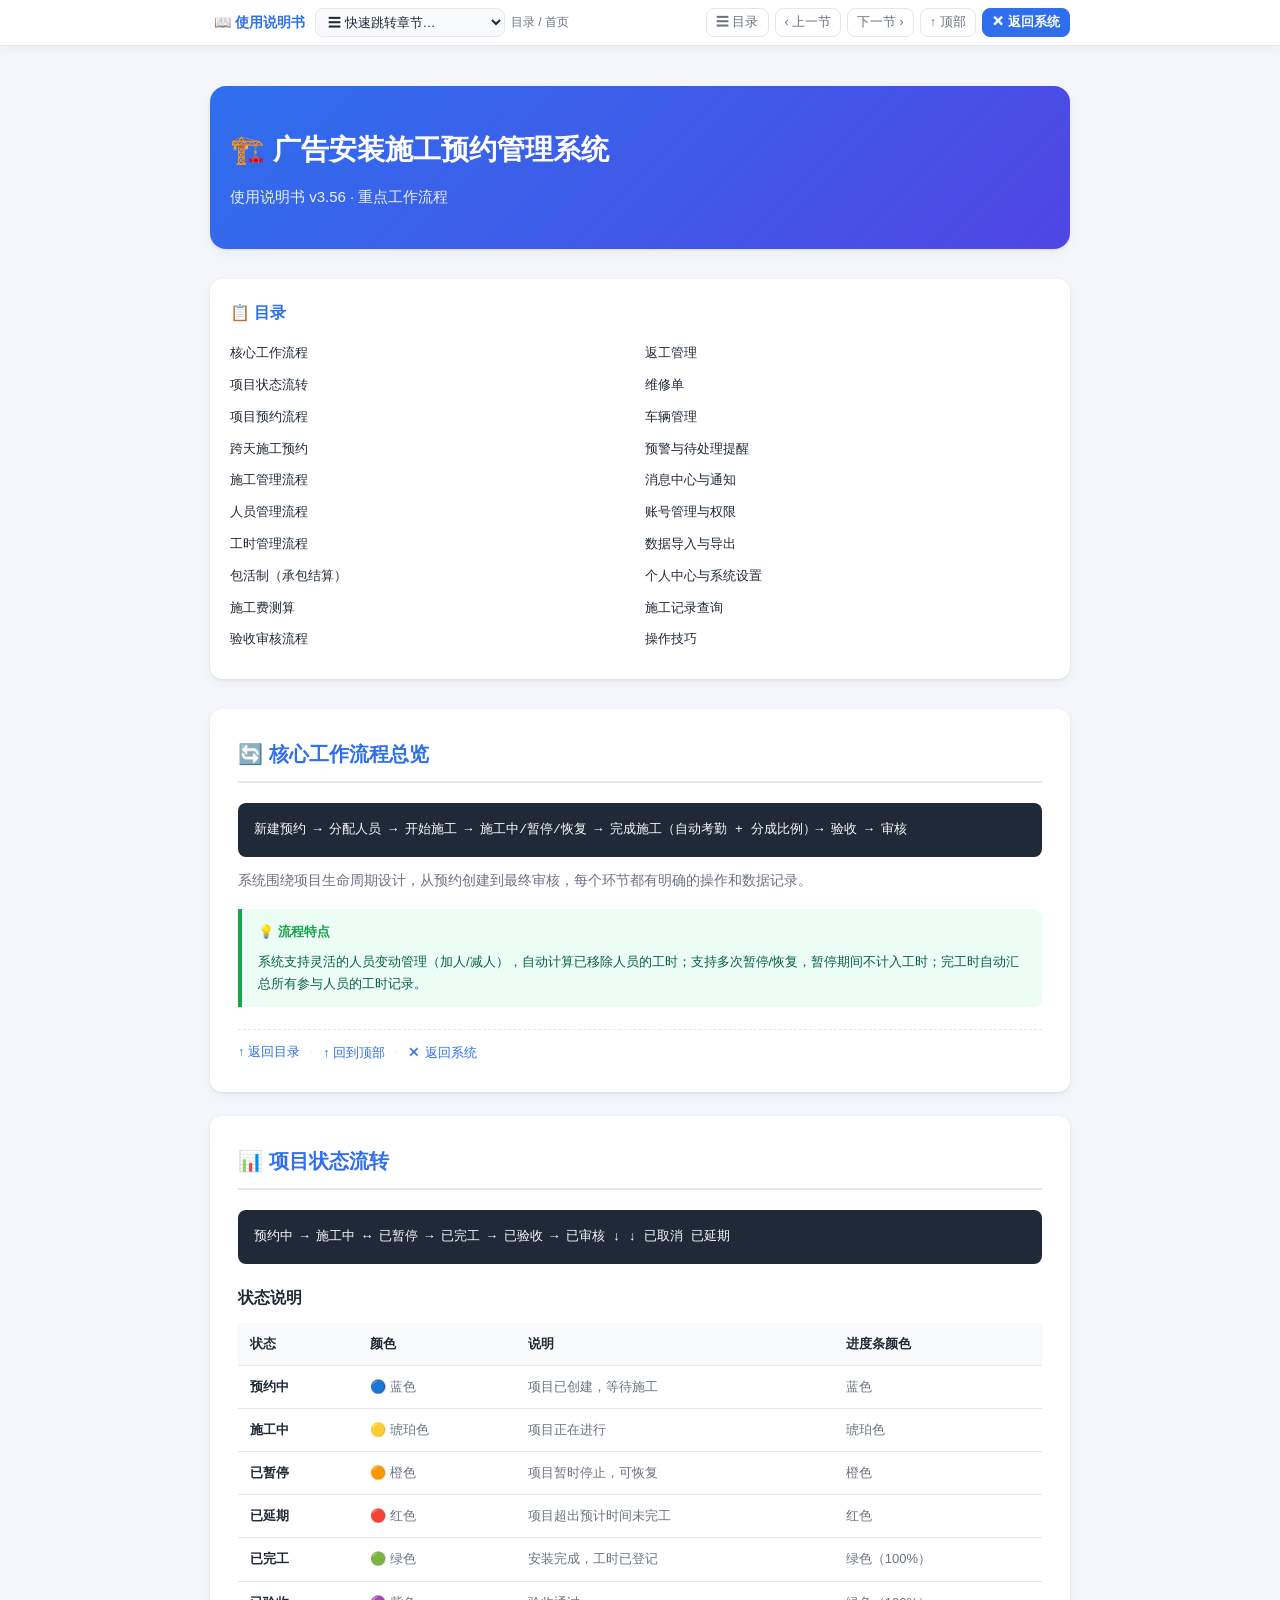
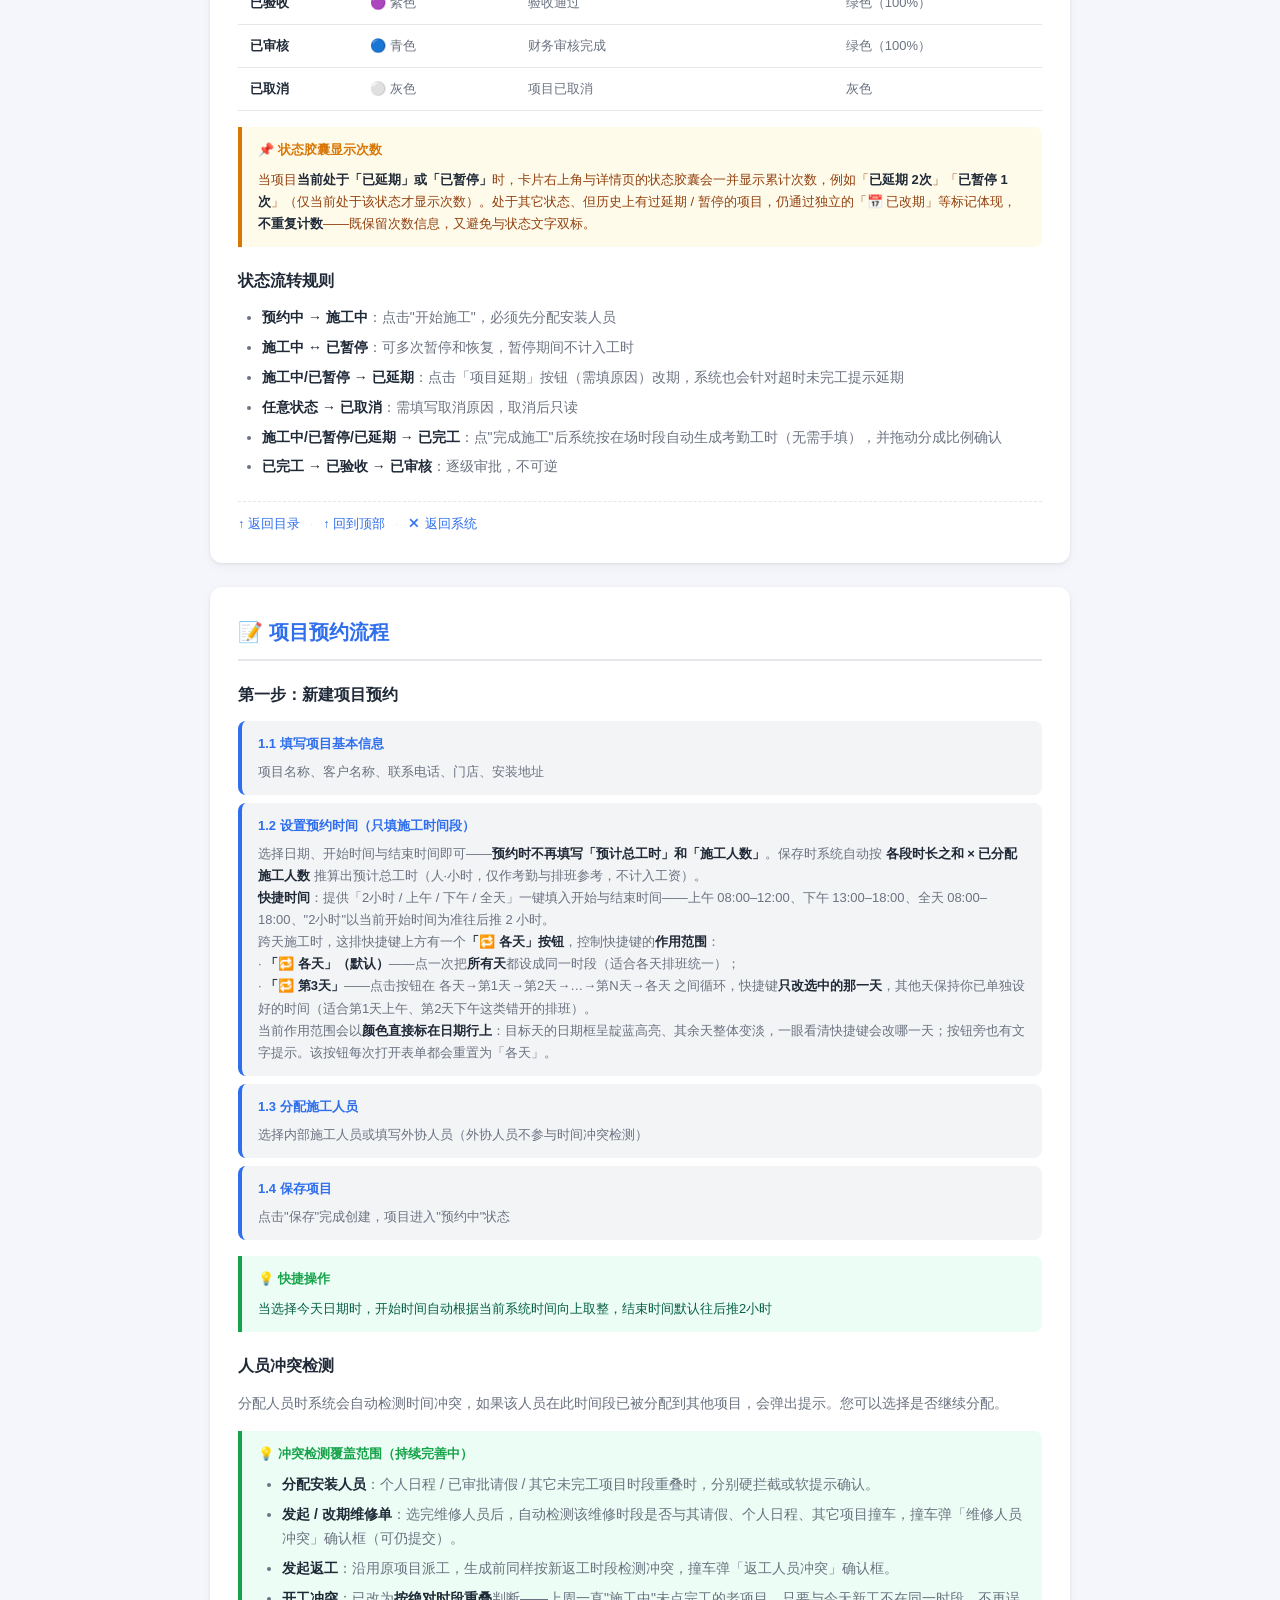
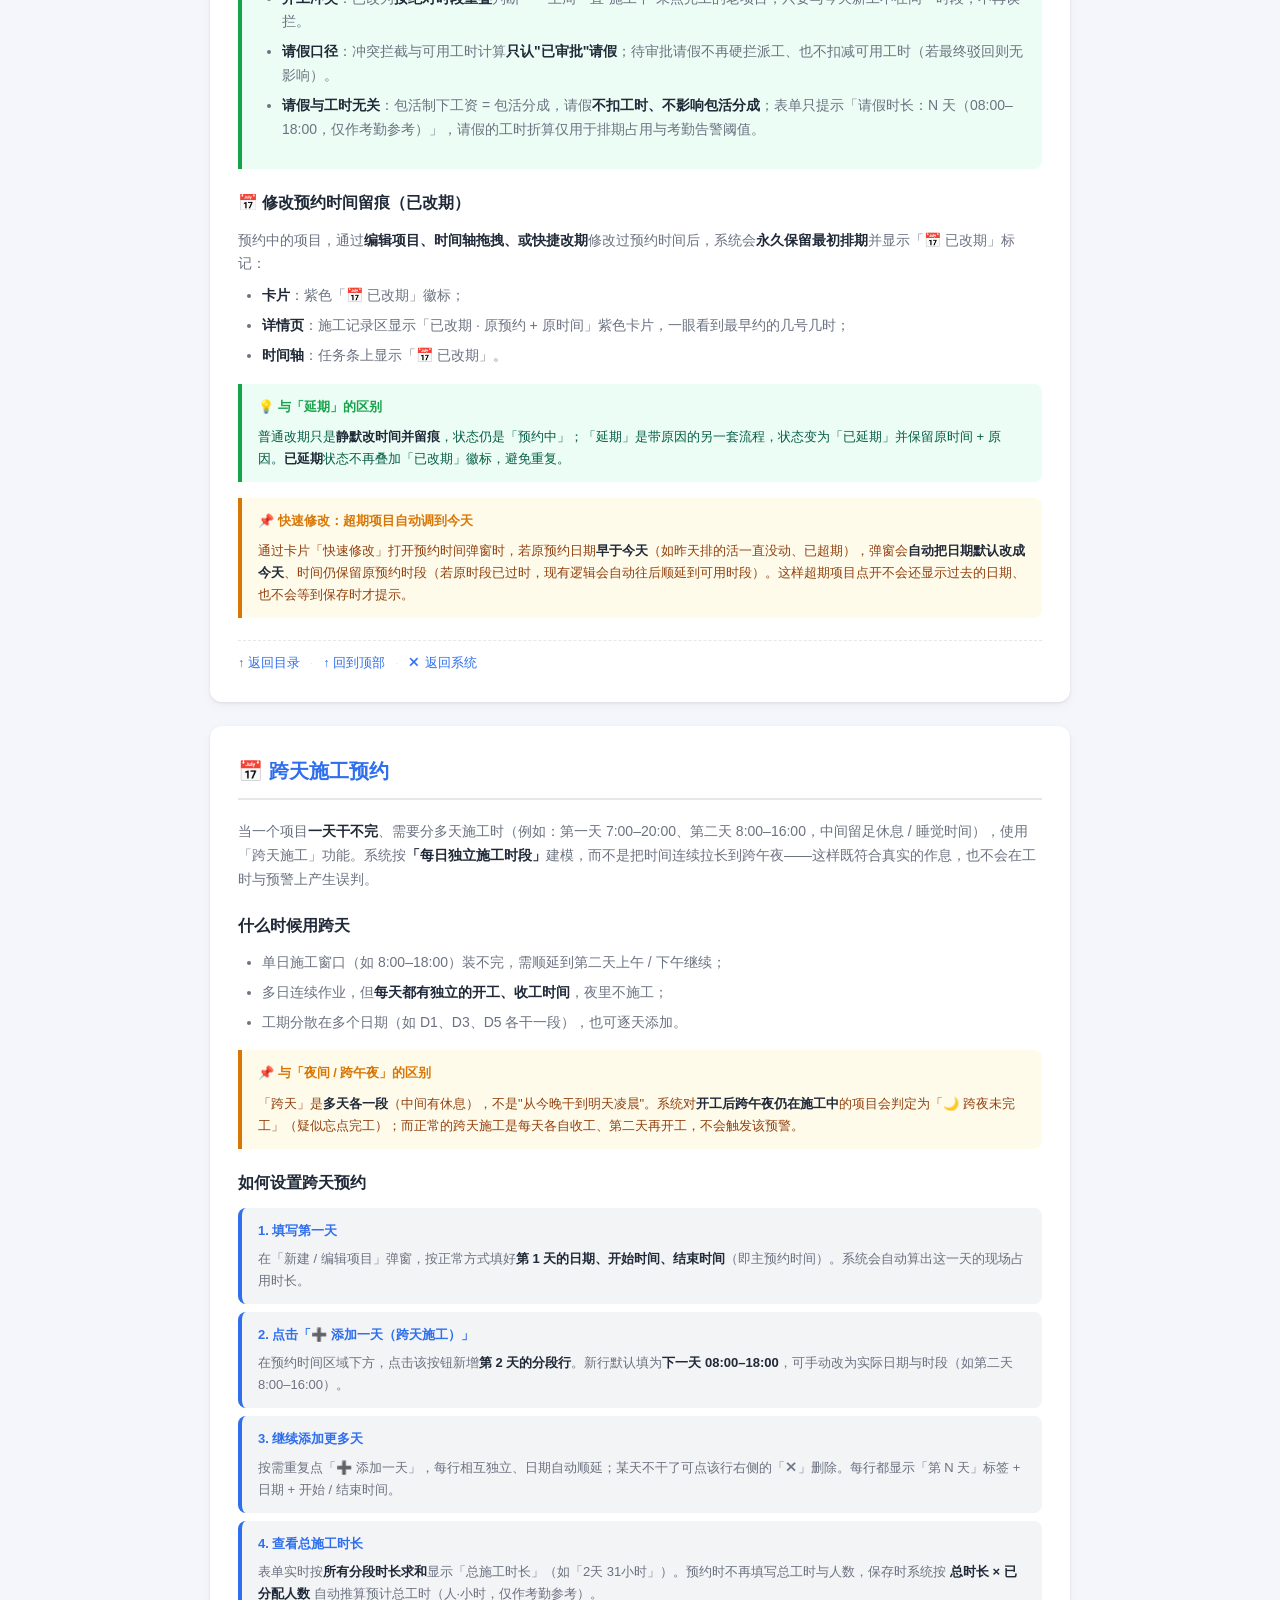
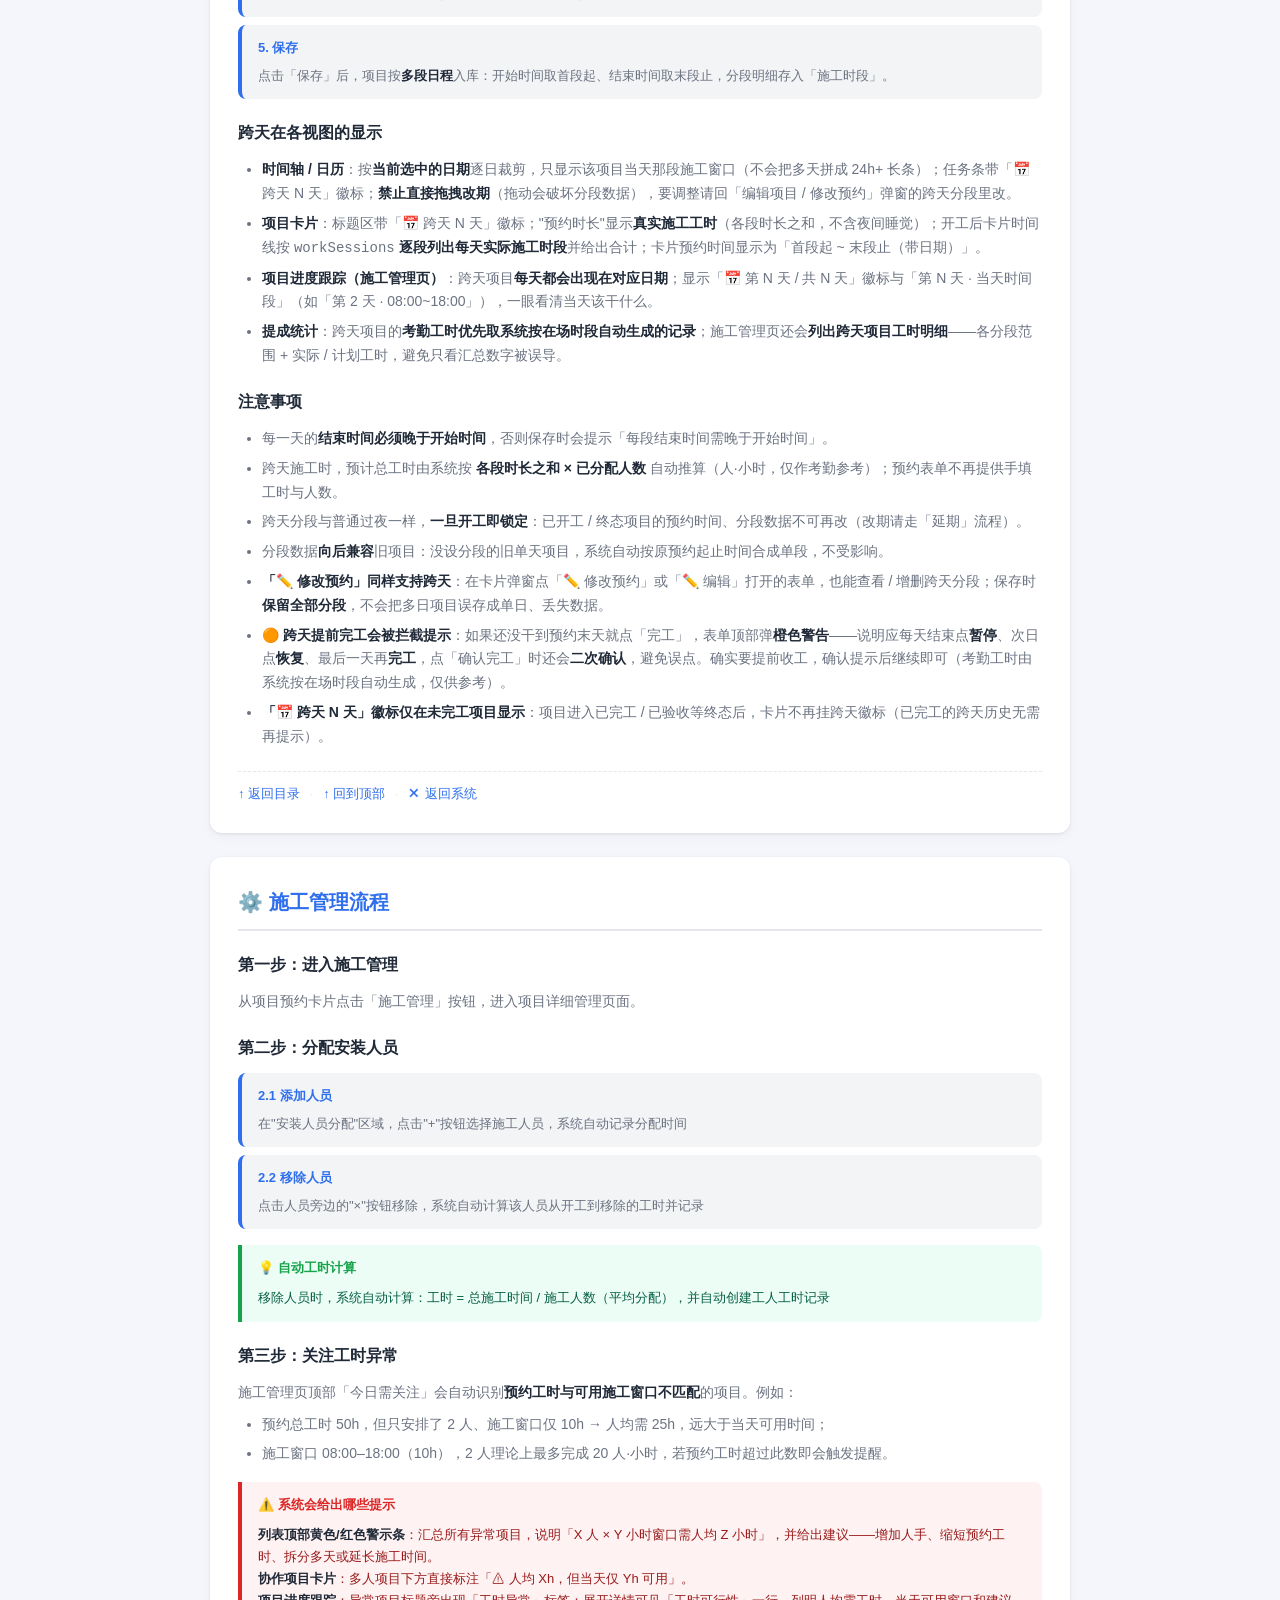
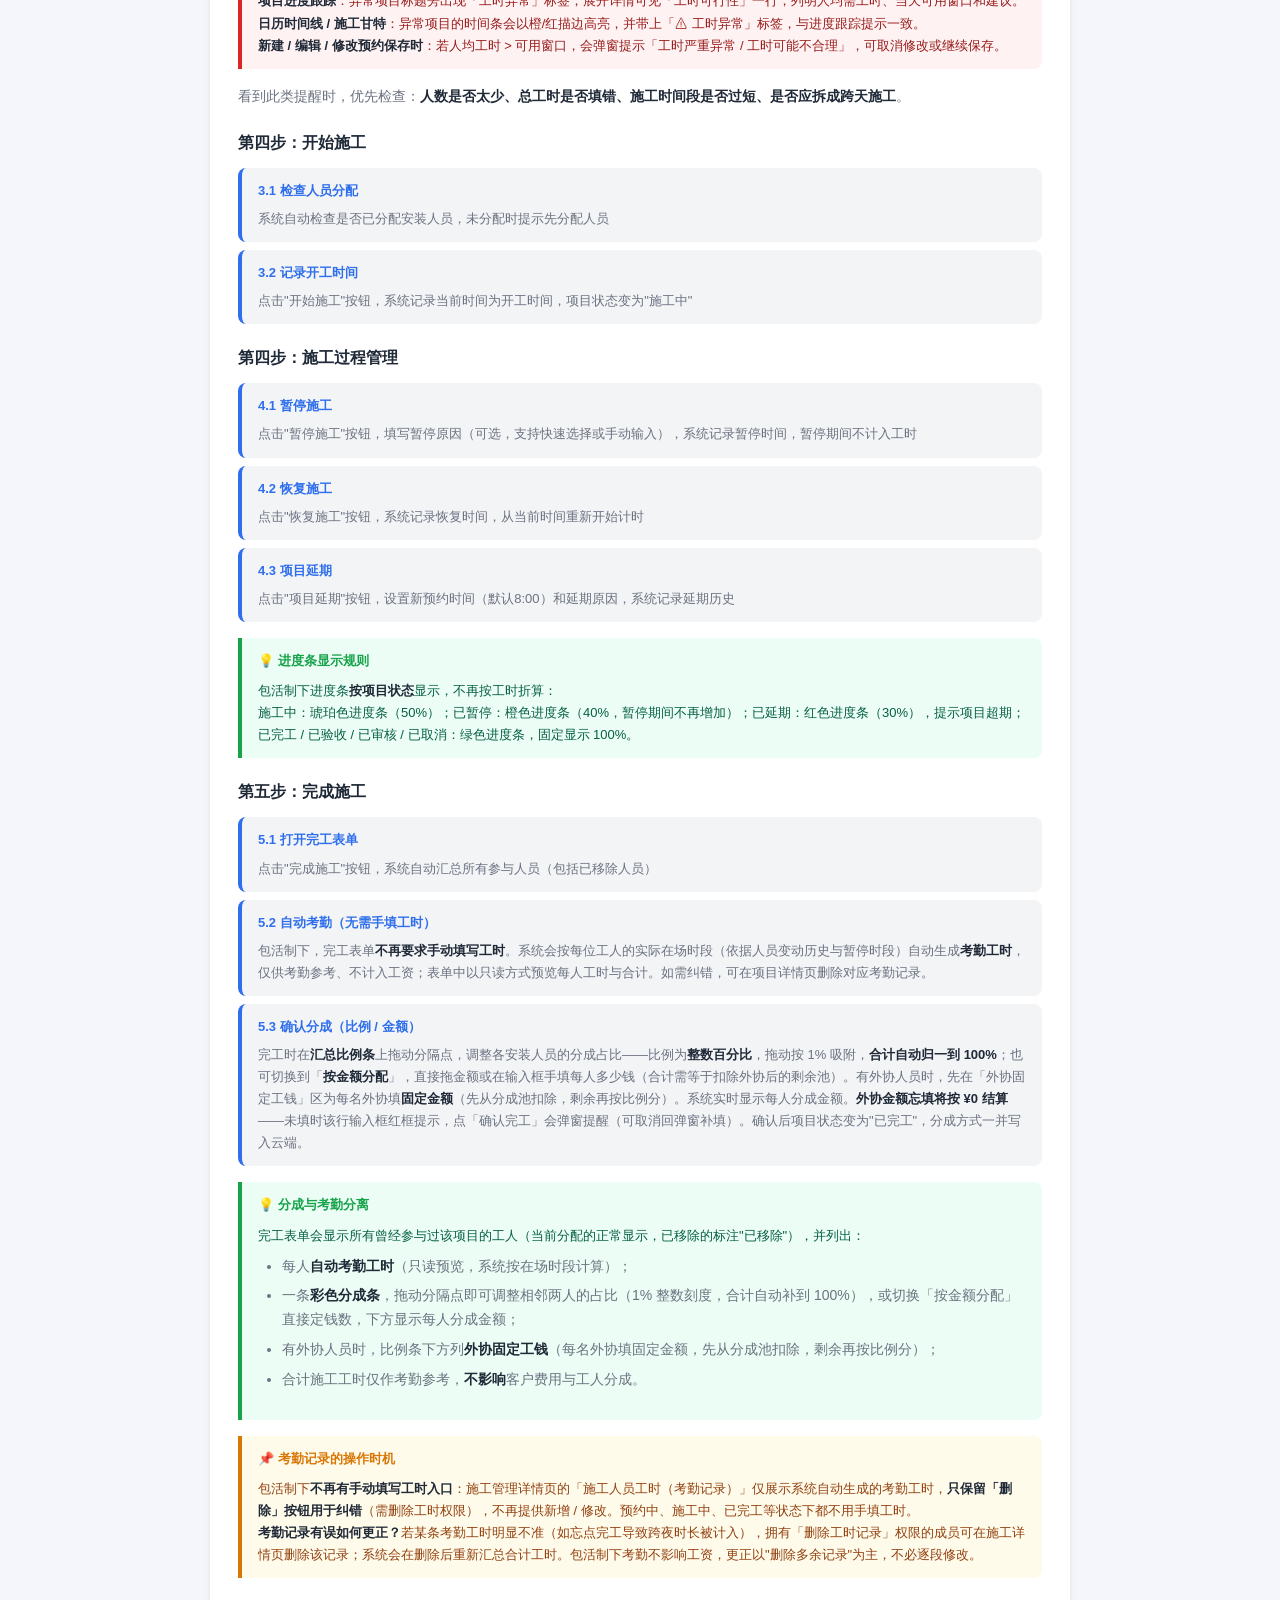
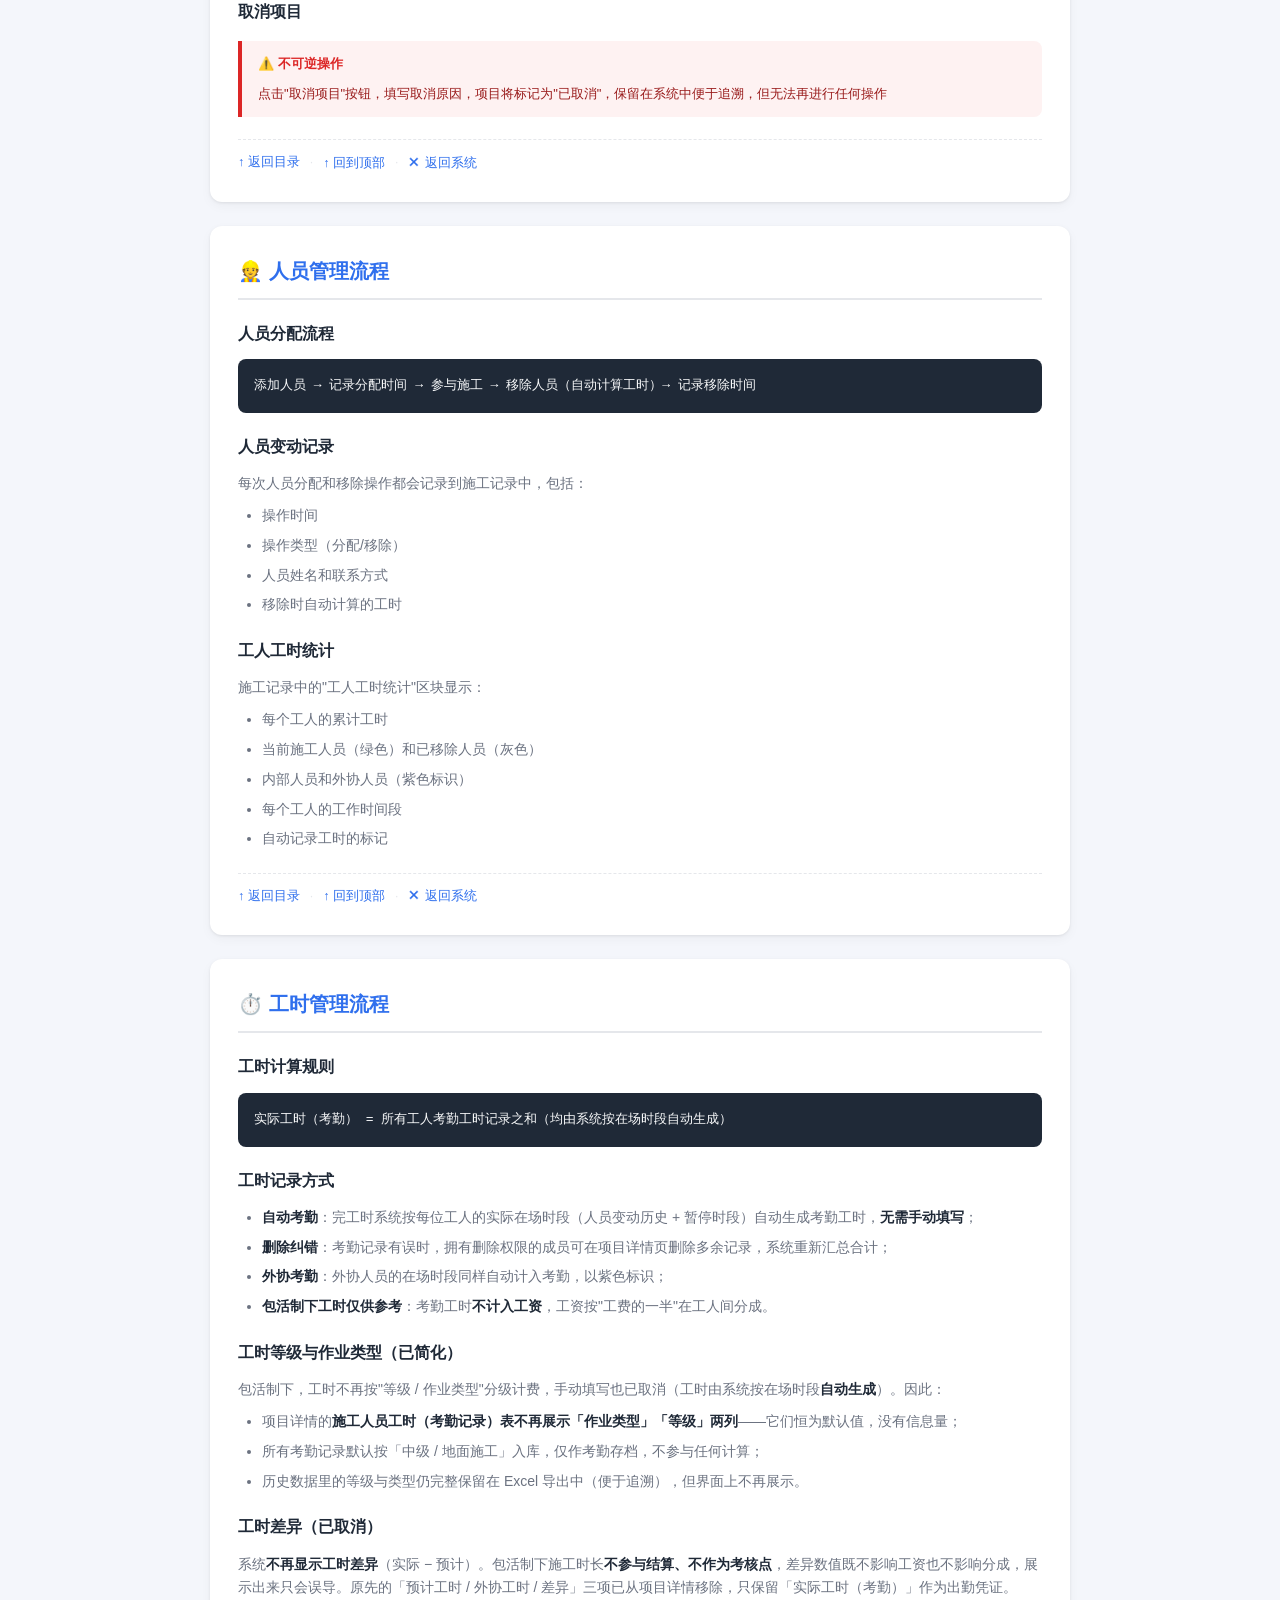
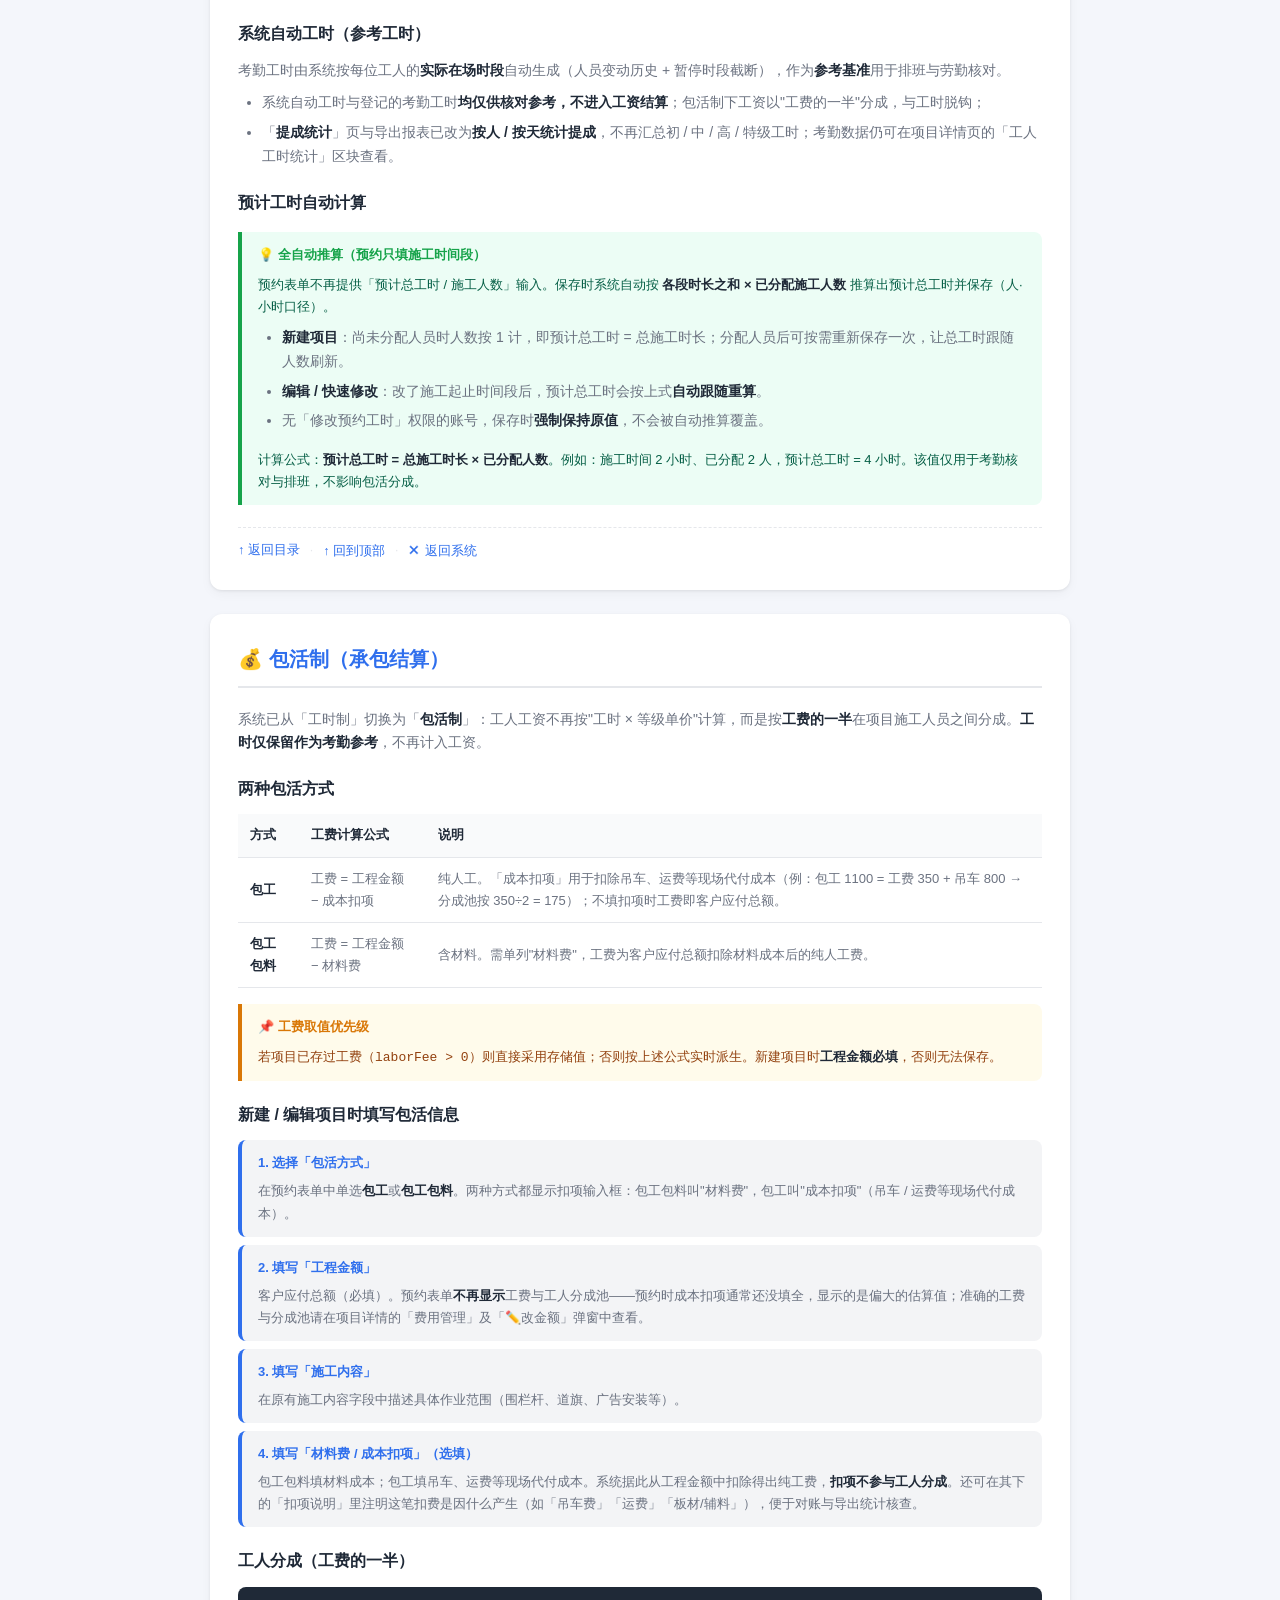
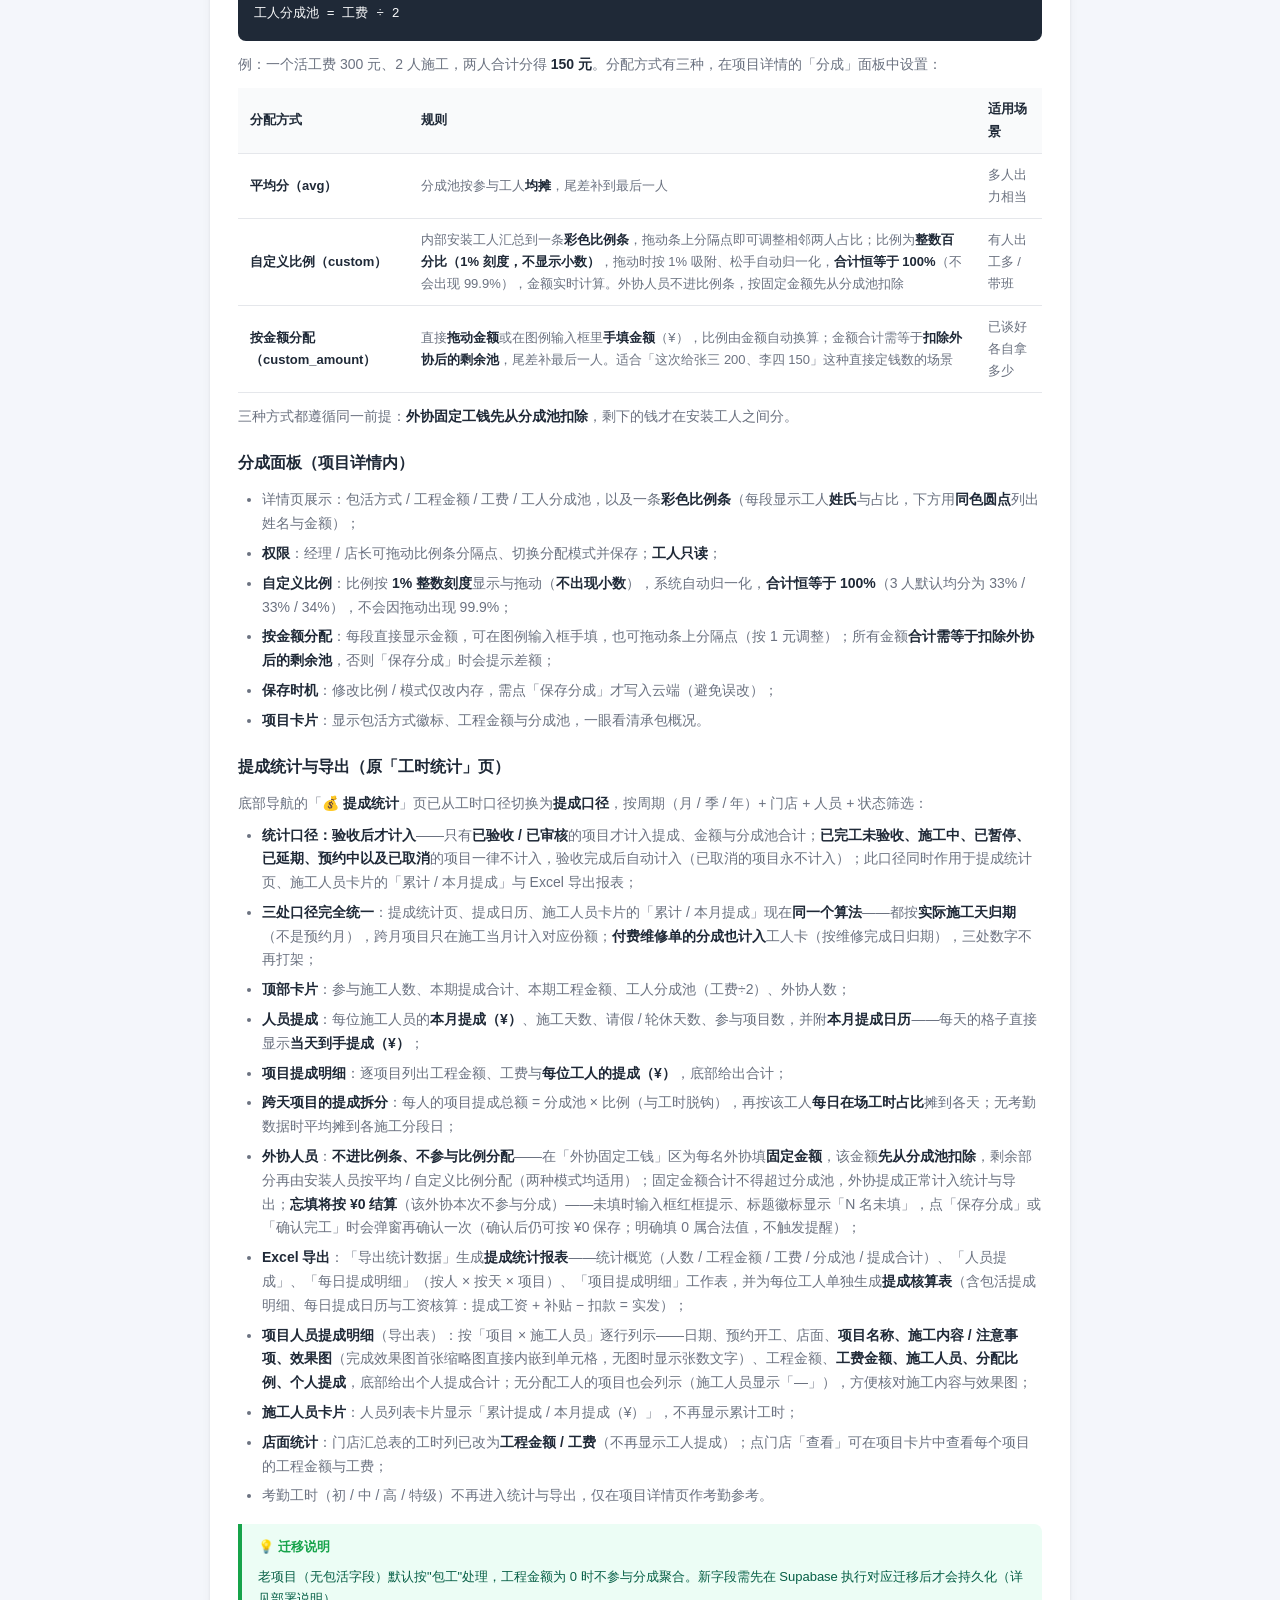
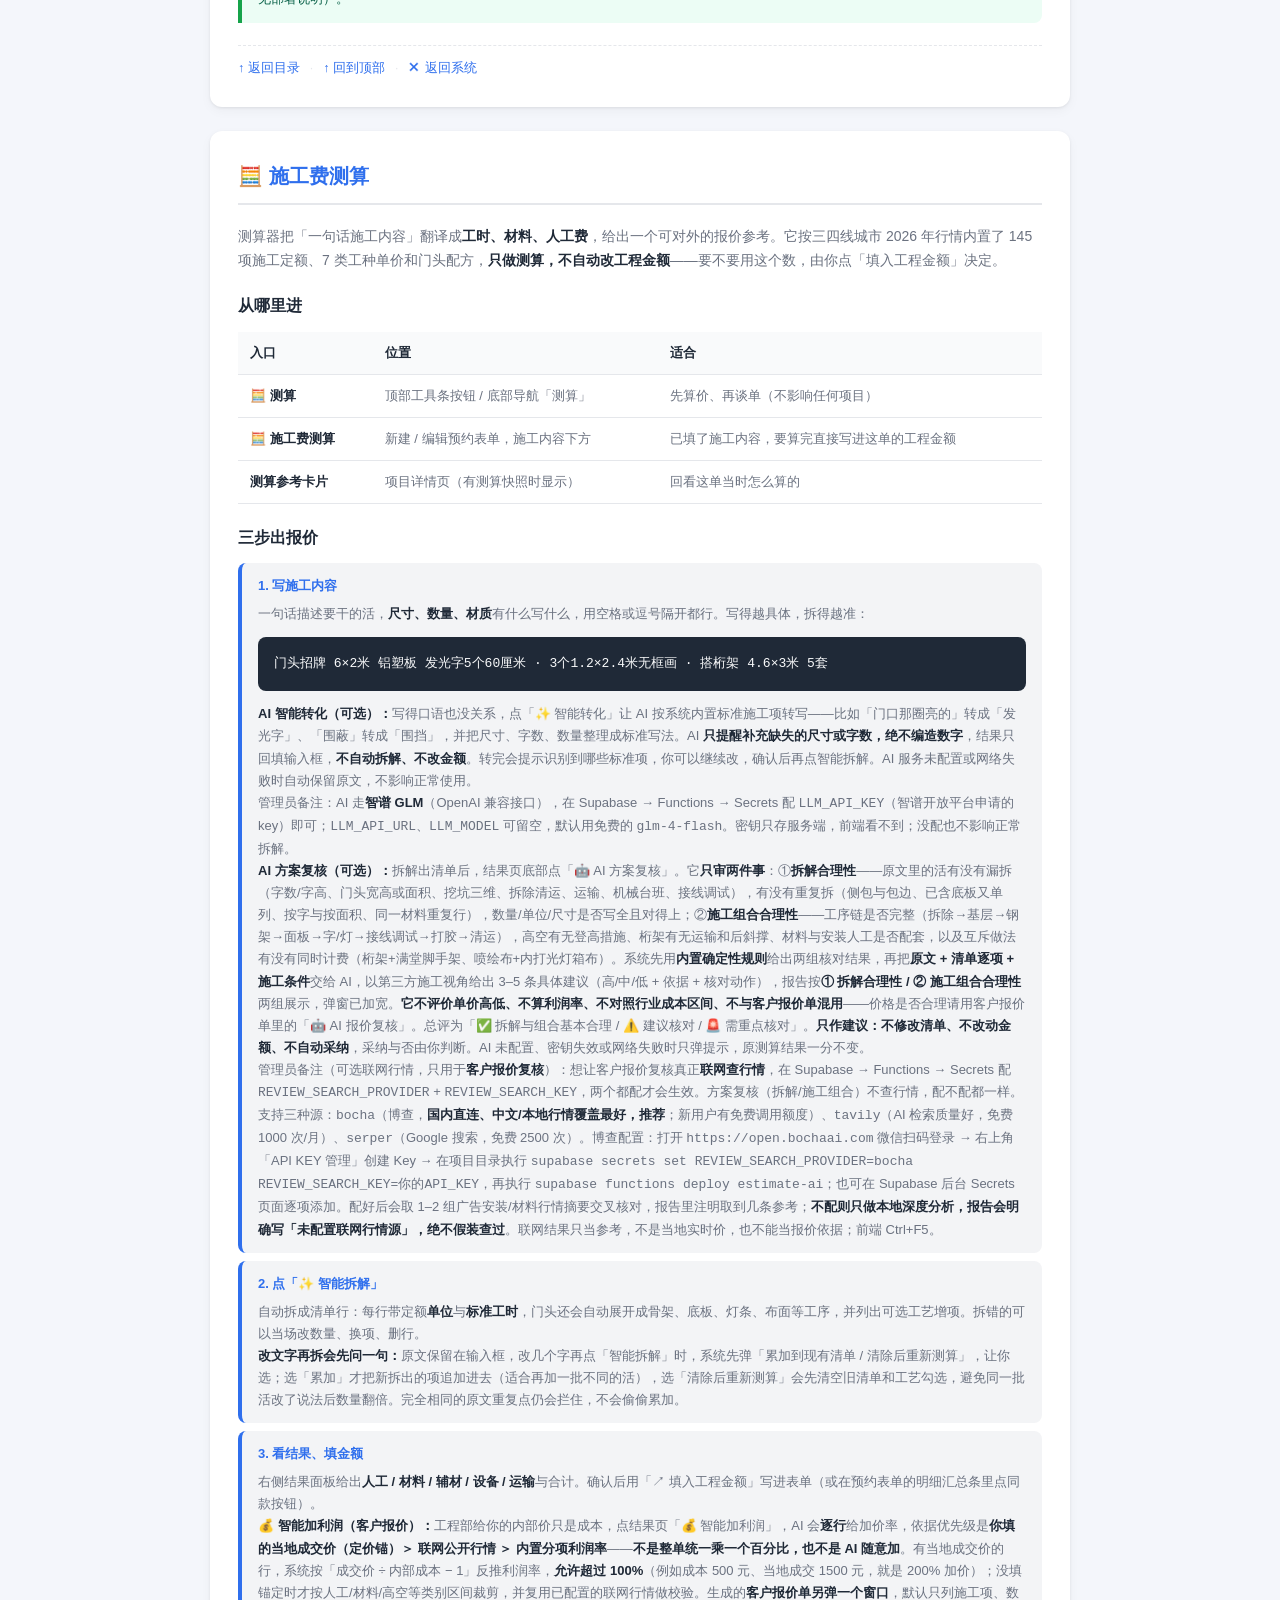
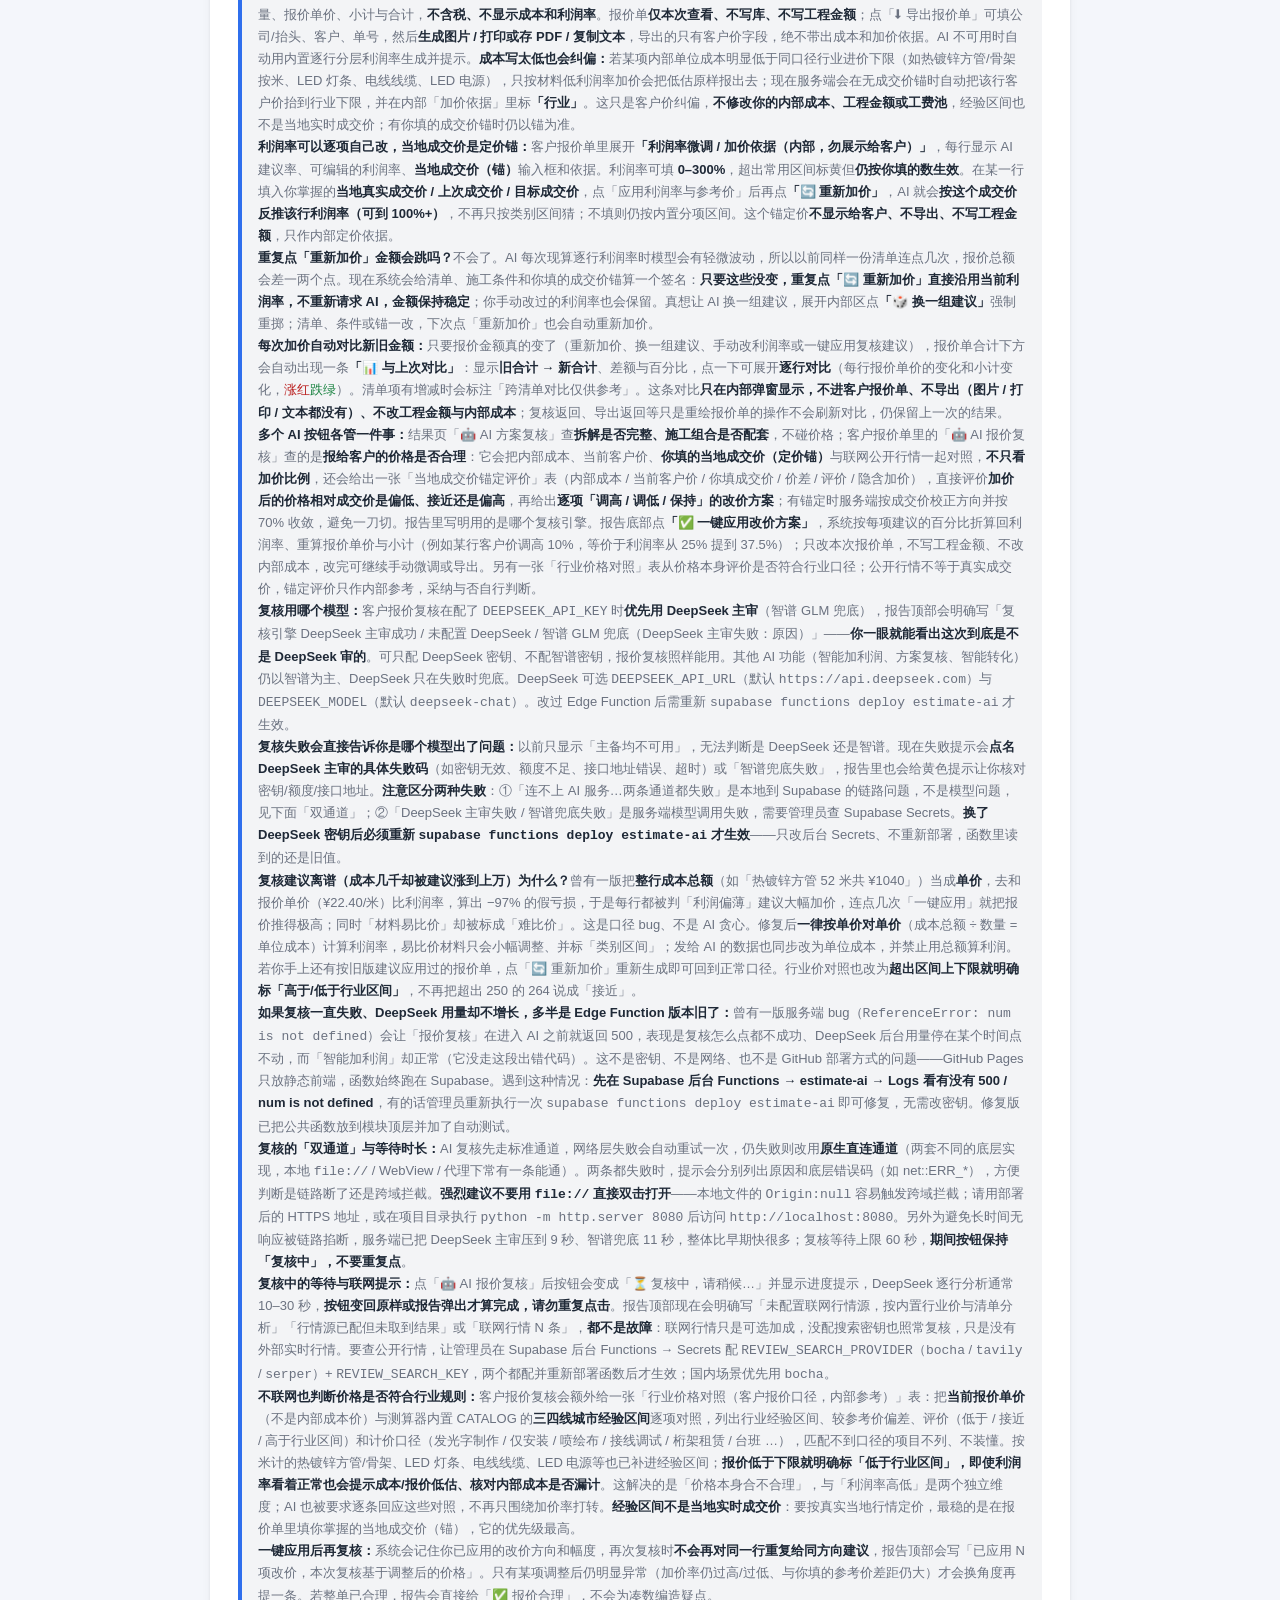
==== commit fc8b69f4: "Add files via upload" ====
--- a/help.html
+++ b/help.html
@@ -370,7 +370,7 @@
   <div class="container">
     <div class="header">
       <h1>🏗️ 广告安装施工预约管理系统</h1>
-      <p>使用说明书 v3.55 · 重点工作流程</p>
+      <p>使用说明书 v3.56 · 重点工作流程</p>
     </div>
 
     <div class="toc" id="toc">
@@ -861,7 +861,7 @@
       <div class="flow-step">
         <h4>3. 看结果、填金额</h4>
         <p>右侧结果面板给出<strong>人工 / 材料 / 辅材 / 设备 / 运输</strong>与合计。确认后用「↗ 填入工程金额」写进表单（或在预约表单的明细汇总条里点同款按钮）。</p>
-        <p><strong>💰 智能加利润（客户报价）：</strong>工程部给你的内部价只是成本，点结果页「💰 智能加利润」，AI 会<strong>逐行</strong>给加价率，依据优先级是<strong>你填的当地成交价（定价锚）＞ 联网公开行情 ＞ 内置分项利润率</strong>——<strong>不是整单统一乘一个百分比，也不是 AI 随意加</strong>。有当地成交价的行，系统按「成交价 ÷ 内部成本 − 1」反推利润率，<strong>允许超过 100%</strong>（例如成本 500 元、当地成交 1500 元，就是 200% 加价）；没填锚定时才按人工/材料/高空等类别区间裁剪，并复用已配置的联网行情做校验。生成的<strong>客户报价单另弹一个窗口</strong>，默认只列施工项、数量、报价单价、小计与合计，<strong>不含税、不显示成本和利润率</strong>。报价单<strong>仅本次查看、不写库、不写工程金额</strong>；点「⬇ 导出报价单」可填公司/抬头、客户、单号，然后<strong>生成图片 / 打印或存 PDF / 复制文本</strong>，导出的只有客户价字段，绝不带出成本和加价依据。AI 不可用时自动用内置逐行分层利润率生成并提示。</p>
+        <p><strong>💰 智能加利润（客户报价）：</strong>工程部给你的内部价只是成本，点结果页「💰 智能加利润」，AI 会<strong>逐行</strong>给加价率，依据优先级是<strong>你填的当地成交价（定价锚）＞ 联网公开行情 ＞ 内置分项利润率</strong>——<strong>不是整单统一乘一个百分比，也不是 AI 随意加</strong>。有当地成交价的行，系统按「成交价 ÷ 内部成本 − 1」反推利润率，<strong>允许超过 100%</strong>（例如成本 500 元、当地成交 1500 元，就是 200% 加价）；没填锚定时才按人工/材料/高空等类别区间裁剪，并复用已配置的联网行情做校验。生成的<strong>客户报价单另弹一个窗口</strong>，默认只列施工项、数量、报价单价、小计与合计，<strong>不含税、不显示成本和利润率</strong>。报价单<strong>仅本次查看、不写库、不写工程金额</strong>；点「⬇ 导出报价单」可填公司/抬头、客户、单号，然后<strong>生成图片 / 打印或存 PDF / 复制文本</strong>，导出的只有客户价字段，绝不带出成本和加价依据。AI 不可用时自动用内置逐行分层利润率生成并提示。<strong>成本写太低也会纠偏：</strong>若某项内部单位成本明显低于同口径行业进价下限（如热镀锌方管/骨架按米、LED 灯条、电线线缆、LED 电源），只按材料低利润率加价会把低估原样报出去；现在服务端会在无成交价锚时自动把该行客户价抬到行业下限，并在内部「加价依据」里标<strong>「行业」</strong>。这只是客户价纠偏，<strong>不修改你的内部成本、工程金额或工费池</strong>，经验区间也不是当地实时成交价；有你填的成交价锚时仍以锚为准。</p>
         <p><strong>利润率可以逐项自己改，当地成交价是定价锚：</strong>客户报价单里展开<strong>「利润率微调 / 加价依据（内部，勿展示给客户）」</strong>，每行显示 AI 建议率、可编辑的利润率、<strong>当地成交价（锚）</strong>输入框和依据。利润率可填 <strong>0–300%</strong>，超出常用区间标黄但<strong>仍按你填的数生效</strong>。在某一行填入你掌握的<strong>当地真实成交价 / 上次成交价 / 目标成交价</strong>，点「应用利润率与参考价」后再点<strong>「🔄 重新加价」</strong>，AI 就会<strong>按这个成交价反推该行利润率（可到 100%+）</strong>，不再只按类别区间猜；不填则仍按内置分项区间。这个锚定价<strong>不显示给客户、不导出、不写工程金额</strong>，只作内部定价依据。</p>
         <p><strong>重复点「重新加价」金额会跳吗？</strong>不会了。AI 每次现算逐行利润率时模型会有轻微波动，所以以前同样一份清单连点几次，报价总额会差一两个点。现在系统会给清单、施工条件和你填的成交价锚算一个签名：<strong>只要这些没变，重复点「🔄 重新加价」直接沿用当前利润率，不重新请求 AI，金额保持稳定</strong>；你手动改过的利润率也会保留。真想让 AI 换一组建议，展开内部区点<strong>「🎲 换一组建议」</strong>强制重掷；清单、条件或锚一改，下次点「重新加价」也会自动重新加价。</p>
         <p><strong>每次加价自动对比新旧金额：</strong>只要报价金额真的变了（重新加价、换一组建议、手动改利润率或一键应用复核建议），报价单合计下方会自动出现一条<strong>「📊 与上次对比」</strong>：显示<strong>旧合计 → 新合计</strong>、差额与百分比，点一下可展开<strong>逐行对比</strong>（每行报价单价的变化和小计变化，<span style="color:#b91c1c">涨红</span><span style="color:#15803d">跌绿</span>）。清单项有增减时会标注「跨清单对比仅供参考」。这条对比<strong>只在内部弹窗显示，不进客户报价单、不导出（图片 / 打印 / 文本都没有）、不改工程金额与内部成本</strong>；复核返回、导出返回等只是重绘报价单的操作不会刷新对比，仍保留上一次的结果。</p>
@@ -872,7 +872,7 @@
         <p><strong>如果复核一直失败、DeepSeek 用量却不增长，多半是 Edge Function 版本旧了：</strong>曾有一版服务端 bug（<code>ReferenceError: num is not defined</code>）会让「报价复核」在进入 AI 之前就返回 500，表现是复核怎么点都不成功、DeepSeek 后台用量停在某个时间点不动，而「智能加利润」却正常（它没走这段出错代码）。这不是密钥、不是网络、也不是 GitHub 部署方式的问题——GitHub Pages 只放静态前端，函数始终跑在 Supabase。遇到这种情况：<strong>先在 Supabase 后台 Functions → estimate-ai → Logs 看有没有 500 / num is not defined</strong>，有的话管理员重新执行一次 <code>supabase functions deploy estimate-ai</code> 即可修复，无需改密钥。修复版已把公共函数放到模块顶层并加了自动测试。</p>
       <p><strong>复核的「双通道」与等待时长：</strong>AI 复核先走标准通道，网络层失败会自动重试一次，仍失败则改用<strong>原生直连通道</strong>（两套不同的底层实现，本地 <code>file://</code> / WebView / 代理下常有一条能通）。两条都失败时，提示会分别列出原因和底层错误码（如 net::ERR_*），方便判断是链路断了还是跨域拦截。<strong>强烈建议不要用 <code>file://</code> 直接双击打开</strong>——本地文件的 <code>Origin:null</code> 容易触发跨域拦截；请用部署后的 HTTPS 地址，或在项目目录执行 <code>python -m http.server 8080</code> 后访问 <code>http://localhost:8080</code>。另外为避免长时间无响应被链路掐断，服务端已把 DeepSeek 主审压到 9 秒、智谱兜底 11 秒，整体比早期快很多；复核等待上限 60 秒，<strong>期间按钮保持「复核中」，不要重复点</strong>。</p>
         <p><strong>复核中的等待与联网提示：</strong>点「🤖 AI 报价复核」后按钮会变成「⏳ 复核中，请稍候…」并显示进度提示，DeepSeek 逐行分析通常 10–30 秒，<strong>按钮变回原样或报告弹出才算完成，请勿重复点击</strong>。报告顶部现在会明确写「未配置联网行情源，按内置行业价与清单分析」「行情源已配但未取到结果」或「联网行情 N 条」，<strong>都不是故障</strong>：联网行情只是可选加成，没配搜索密钥也照常复核，只是没有外部实时行情。要查公开行情，让管理员在 Supabase 后台 Functions → Secrets 配 <code>REVIEW_SEARCH_PROVIDER</code>（<code>bocha</code> / <code>tavily</code> / <code>serper</code>）+ <code>REVIEW_SEARCH_KEY</code>，两个都配并重新部署函数后才生效；国内场景优先用 <code>bocha</code>。</p>
-        <p><strong>不联网也判断价格是否符合行业规则：</strong>客户报价复核会额外给一张「行业价格对照（客户报价口径，内部参考）」表：把<strong>当前报价单价</strong>（不是内部成本价）与测算器内置 CATALOG 的<strong>三四线城市经验区间</strong>逐项对照，列出行业经验区间、较参考价偏差、评价（低于 / 接近 / 高于行业区间）和计价口径（发光字制作 / 仅安装 / 喷绘布 / 接线调试 / 桁架租赁 / 台班 …），匹配不到口径的项目不列、不装懂。这解决的是「价格本身合不合理」，与「利润率高低」是两个独立维度；AI 也被要求逐条回应这些对照，不再只围绕加价率打转。<strong>经验区间不是当地实时成交价</strong>：要按真实当地行情定价，最稳的是在报价单里填你掌握的当地成交价（锚），它的优先级最高。</p>
+        <p><strong>不联网也判断价格是否符合行业规则：</strong>客户报价复核会额外给一张「行业价格对照（客户报价口径，内部参考）」表：把<strong>当前报价单价</strong>（不是内部成本价）与测算器内置 CATALOG 的<strong>三四线城市经验区间</strong>逐项对照，列出行业经验区间、较参考价偏差、评价（低于 / 接近 / 高于行业区间）和计价口径（发光字制作 / 仅安装 / 喷绘布 / 接线调试 / 桁架租赁 / 台班 …），匹配不到口径的项目不列、不装懂。按米计的热镀锌方管/骨架、LED 灯条、电线线缆、LED 电源等也已补进经验区间；<strong>报价低于下限就明确标「低于行业区间」，即使利润率看着正常也会提示成本/报价低估、核对内部成本是否漏计</strong>。这解决的是「价格本身合不合理」，与「利润率高低」是两个独立维度；AI 也被要求逐条回应这些对照，不再只围绕加价率打转。<strong>经验区间不是当地实时成交价</strong>：要按真实当地行情定价，最稳的是在报价单里填你掌握的当地成交价（锚），它的优先级最高。</p>
         <p><strong>一键应用后再复核：</strong>系统会记住你已应用的改价方向和幅度，再次复核时<strong>不会再对同一行重复给同方向建议</strong>，报告顶部会写「已应用 N 项改价，本次复核基于调整后的价格」。只有某项调整后仍明显异常（加价率仍过高/过低、与你填的参考价差距仍大）才会换角度再提一条。若整单已合理，报告会直接给「✅ 报价合理」，不会为凑数编造疑点。</p>
         <p><strong>利润空间看不透明度，不再一律小幅调：</strong>复核里的「调高/调低 X%」是<strong>相对当前客户价的再调幅度</strong>，不是总利润率；这个幅度已放开到 <strong>+200%</strong>。高空/高风险、调试/接线/焊接/拆除、加急/夜间、小批量/异形定制等<strong>客户很难横向比价</strong>的项，利润率低于 80% 就会被建议调高，最高可做到 200% 利润，报告会标「难比价」；材料、运输、按㎡常规安装等<strong>容易比价</strong>的项仍按原区间克制，超过 45% 会建议调低。任何「调低」都会过成本底线，<strong>不会把价格压到跌破成本</strong>。每条建议后面会写「调后利润 X%」和依据标签（锚定/难比价/保本/行情/经验），采纳与否仍由你定。</p>
       </div>
@@ -1591,7 +1591,7 @@
     </div>
 
     <div class="footer">
-      <p>文档版本：v3.55 | 更新日期：2026年11月25日</p>
+      <p>文档版本：v3.56 | 更新日期：2026年11月25日</p>
     </div>
   </div>
   <script>
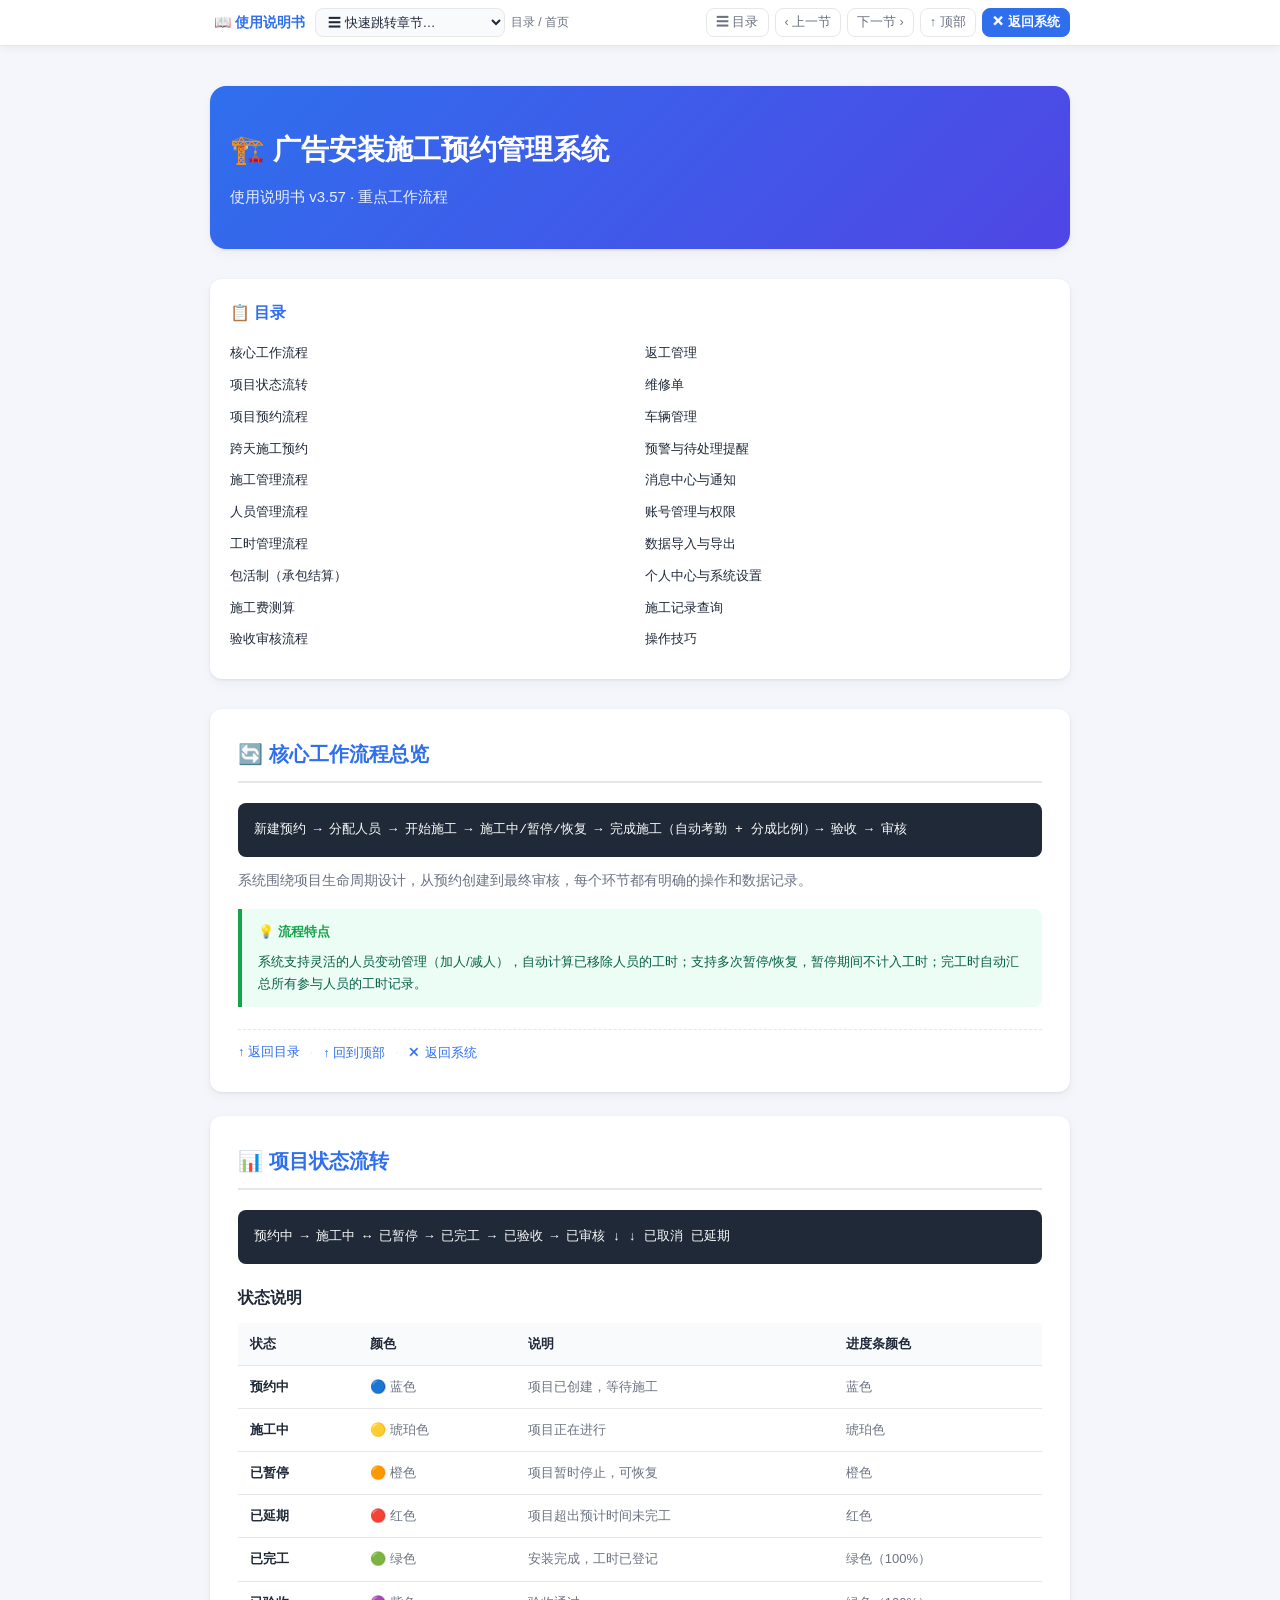
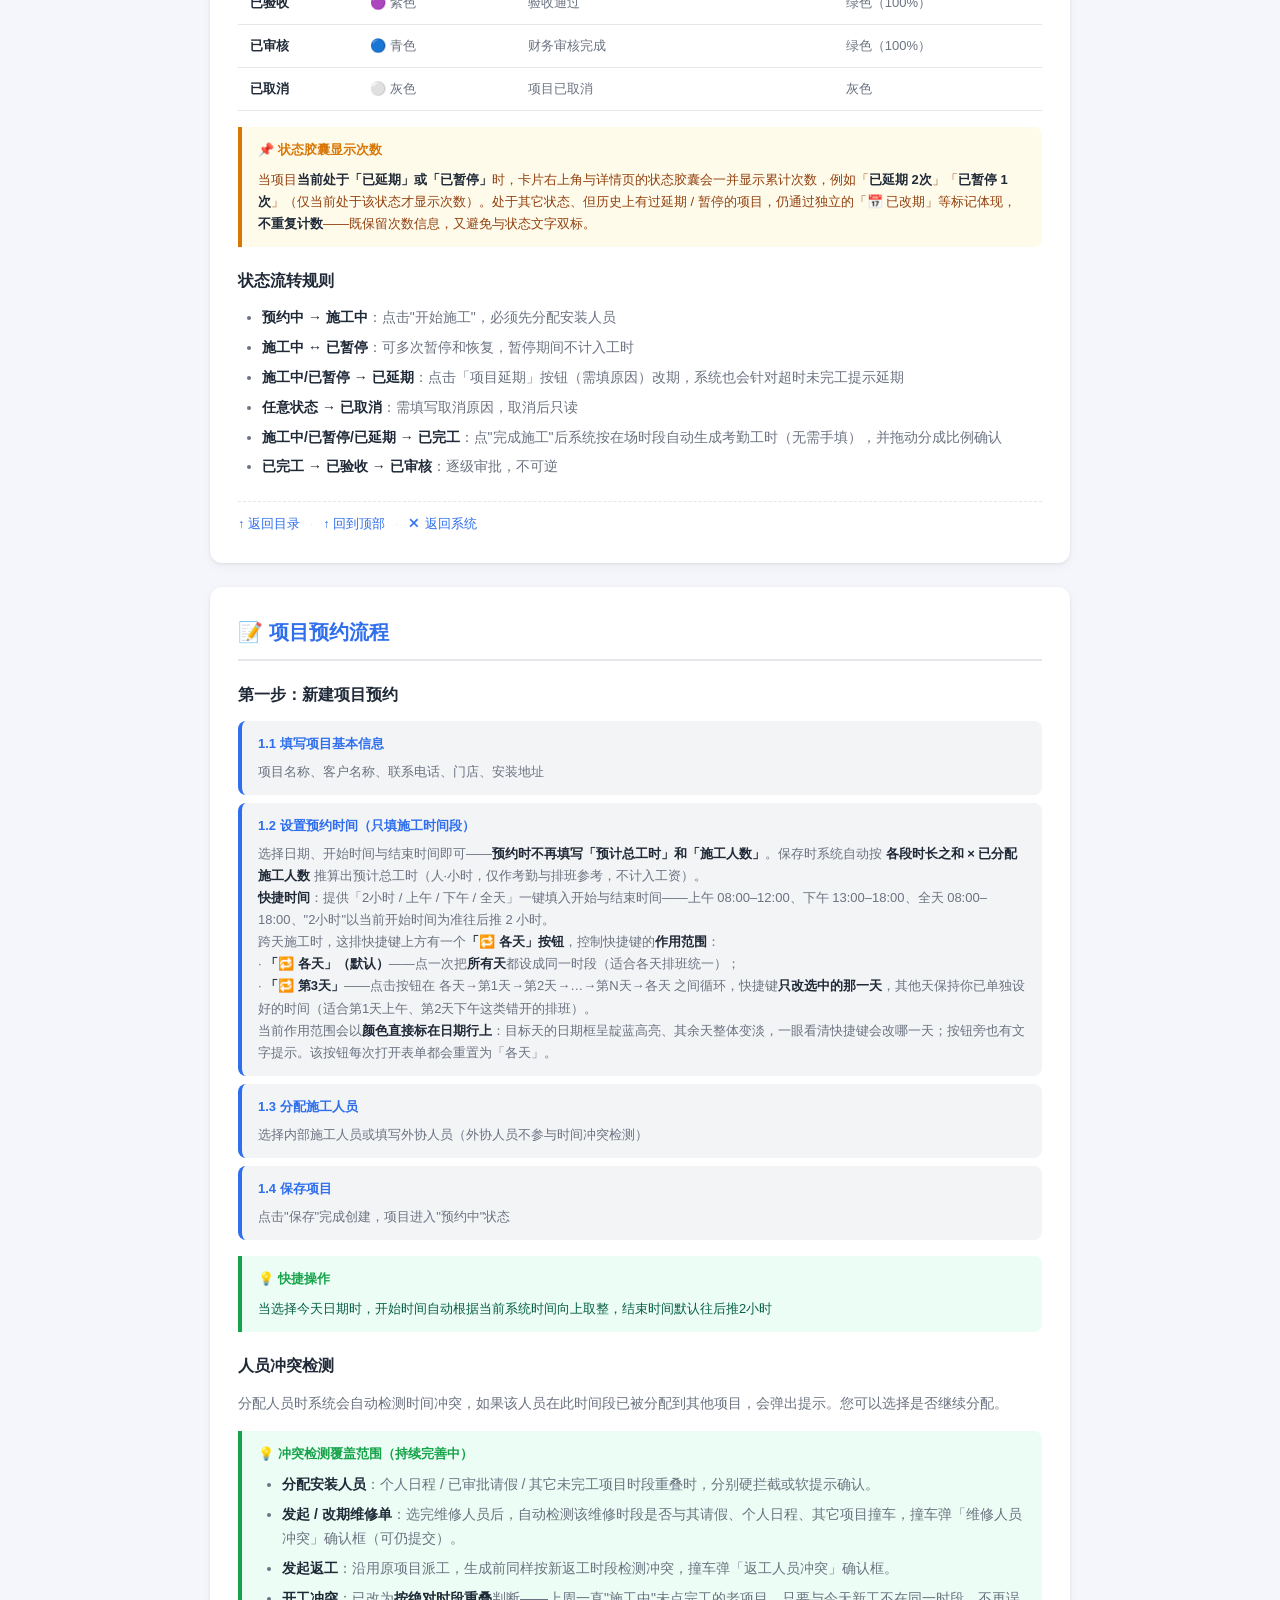
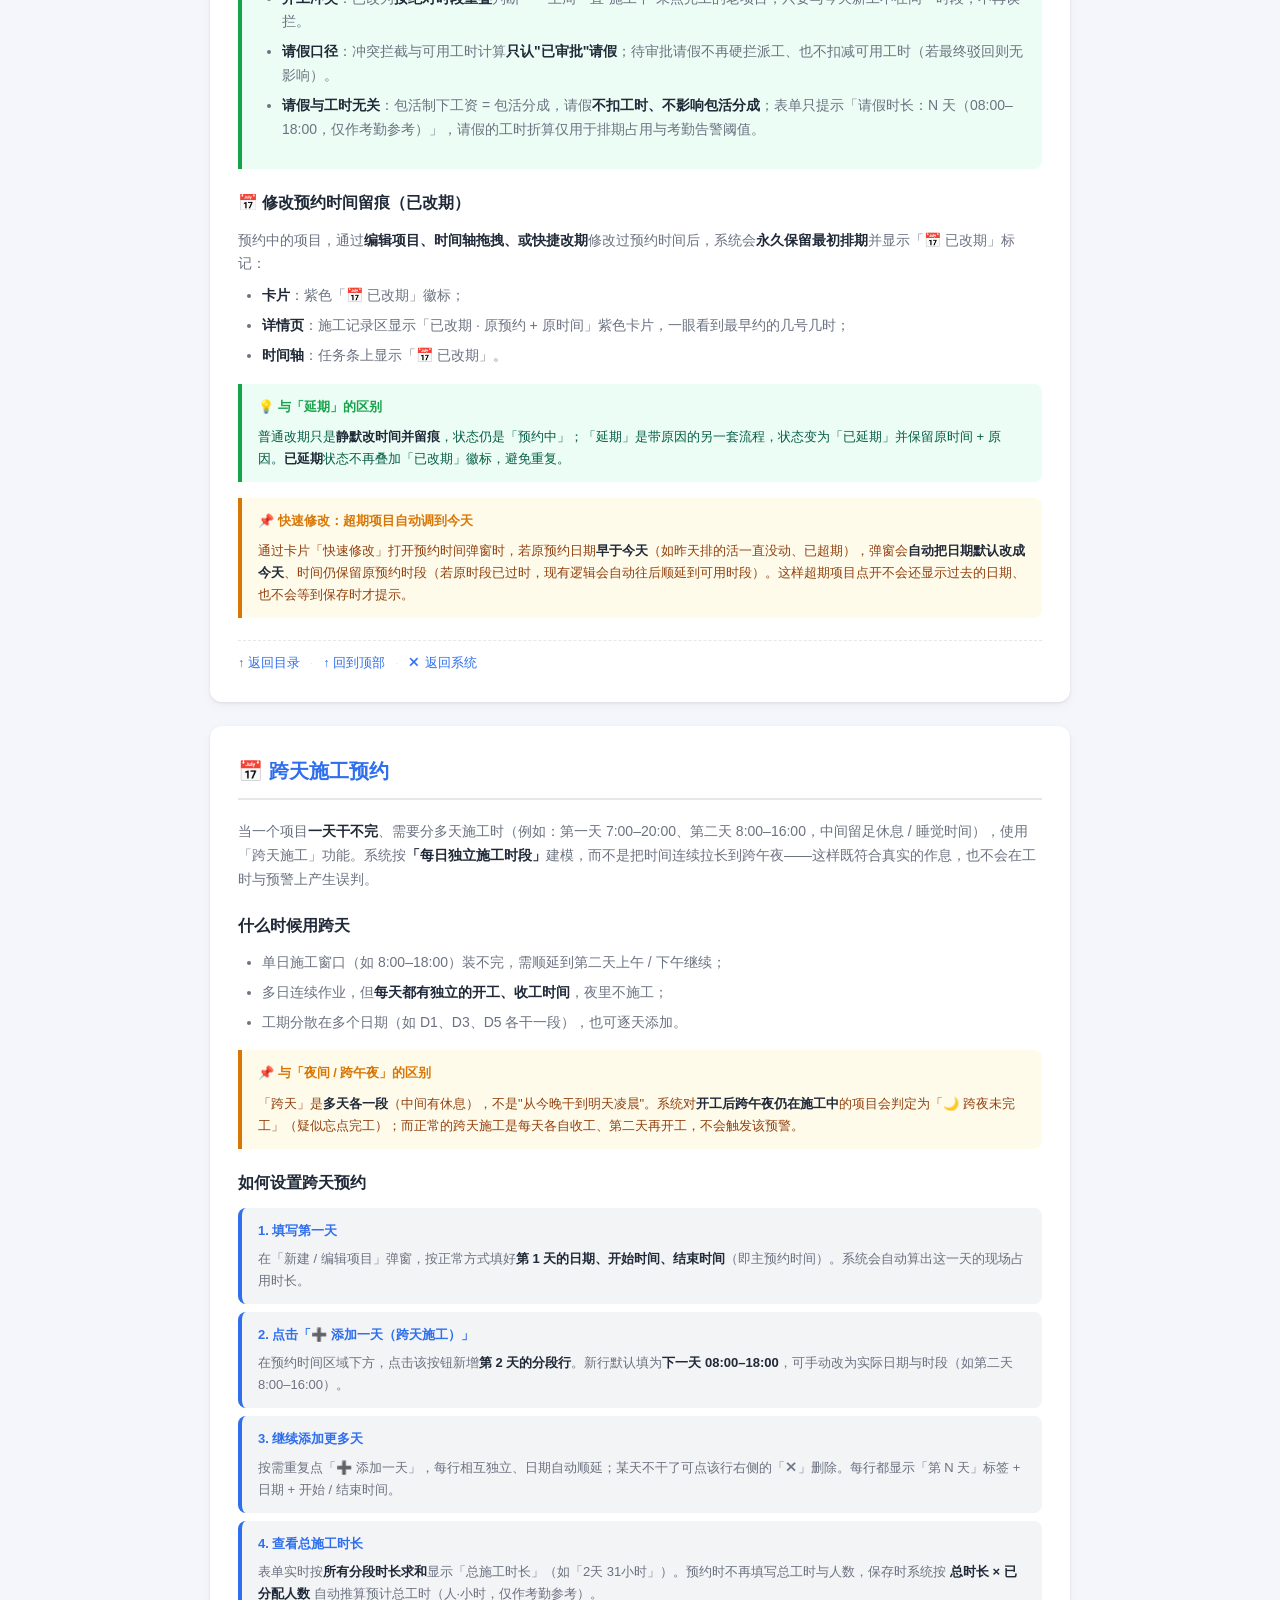
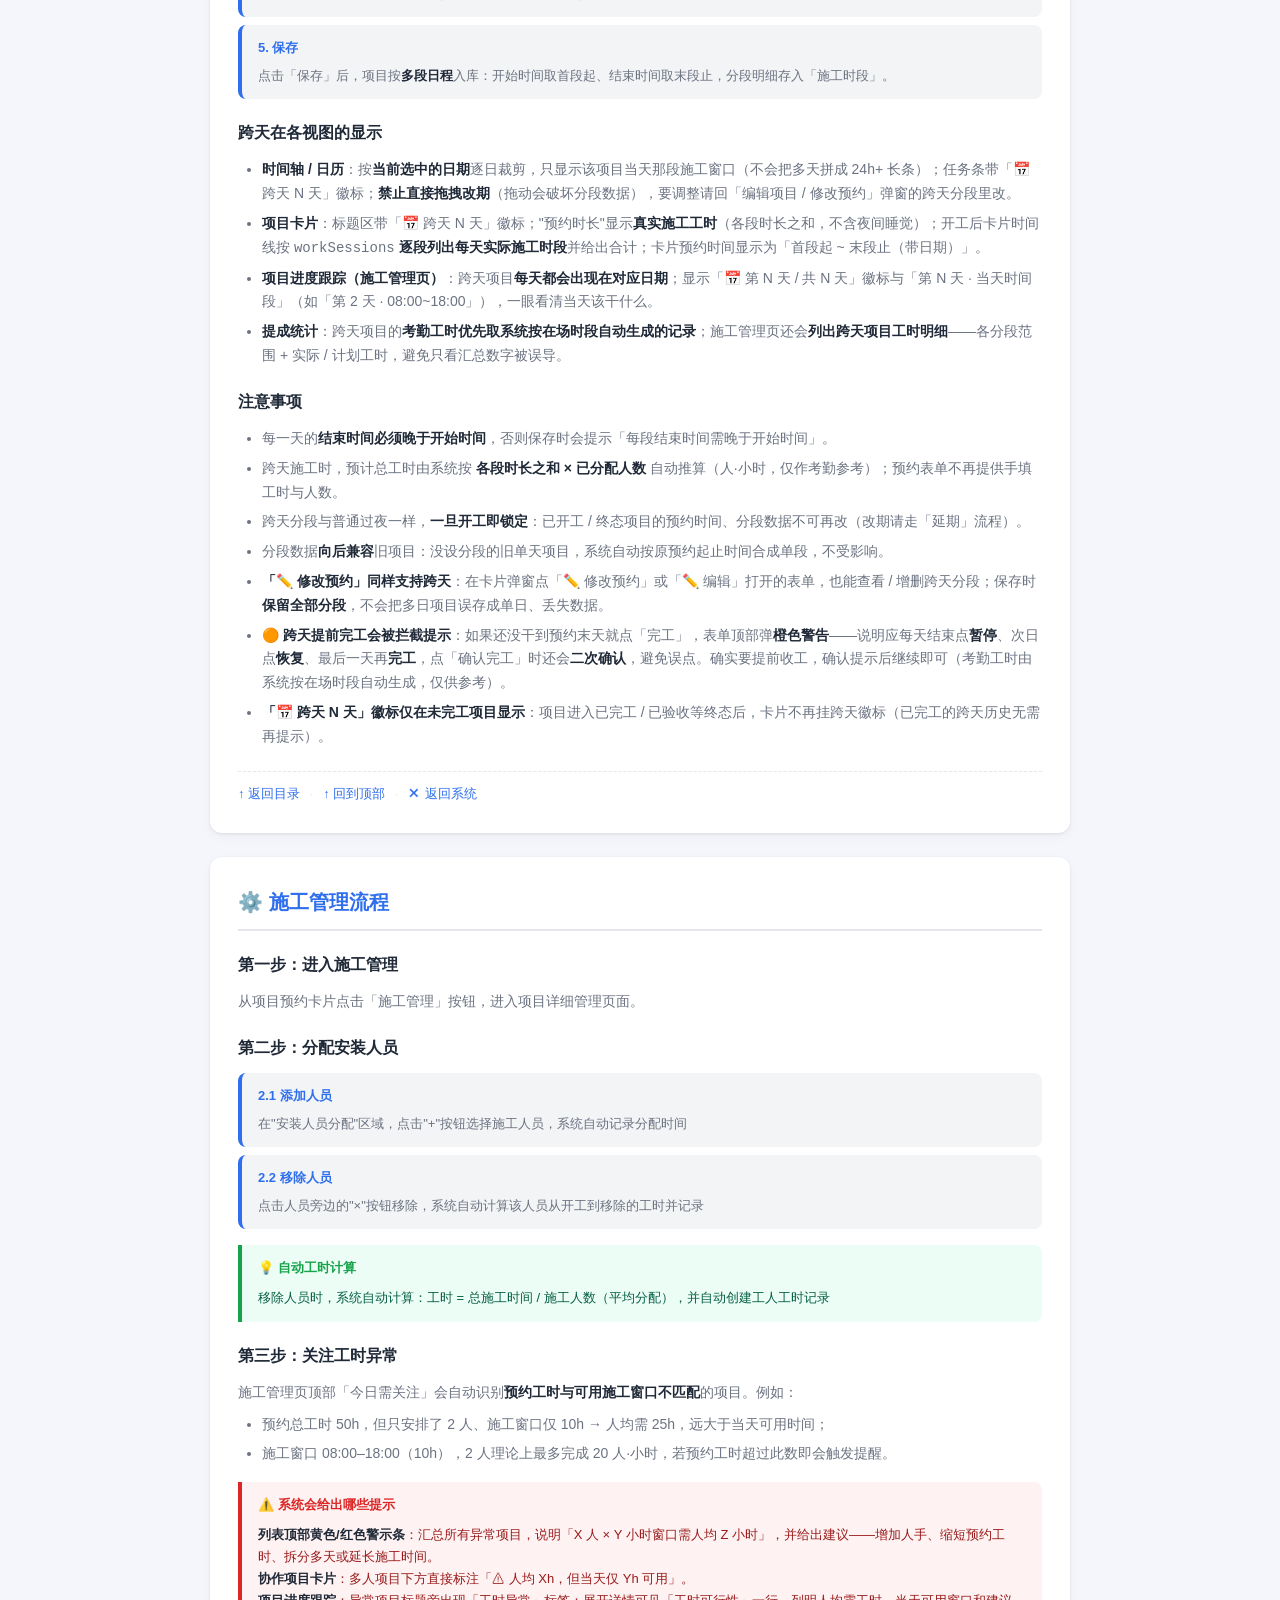
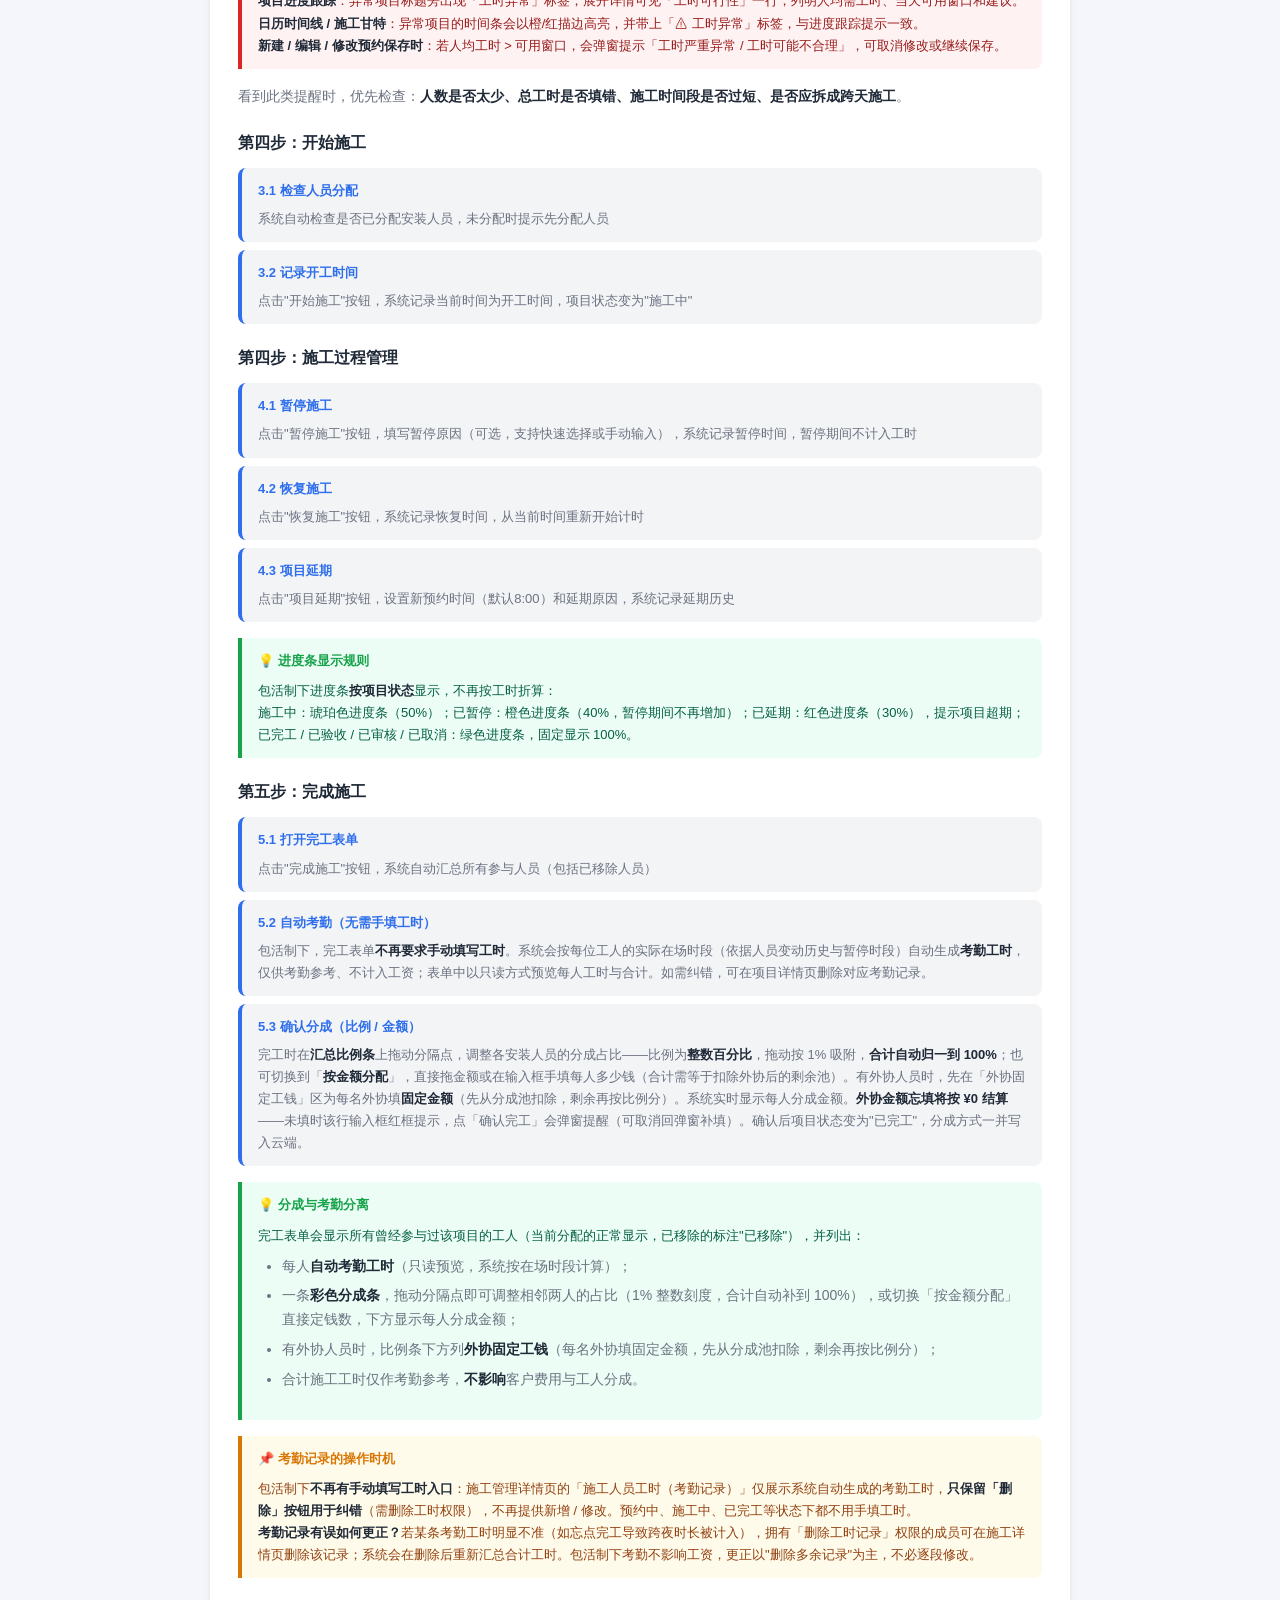
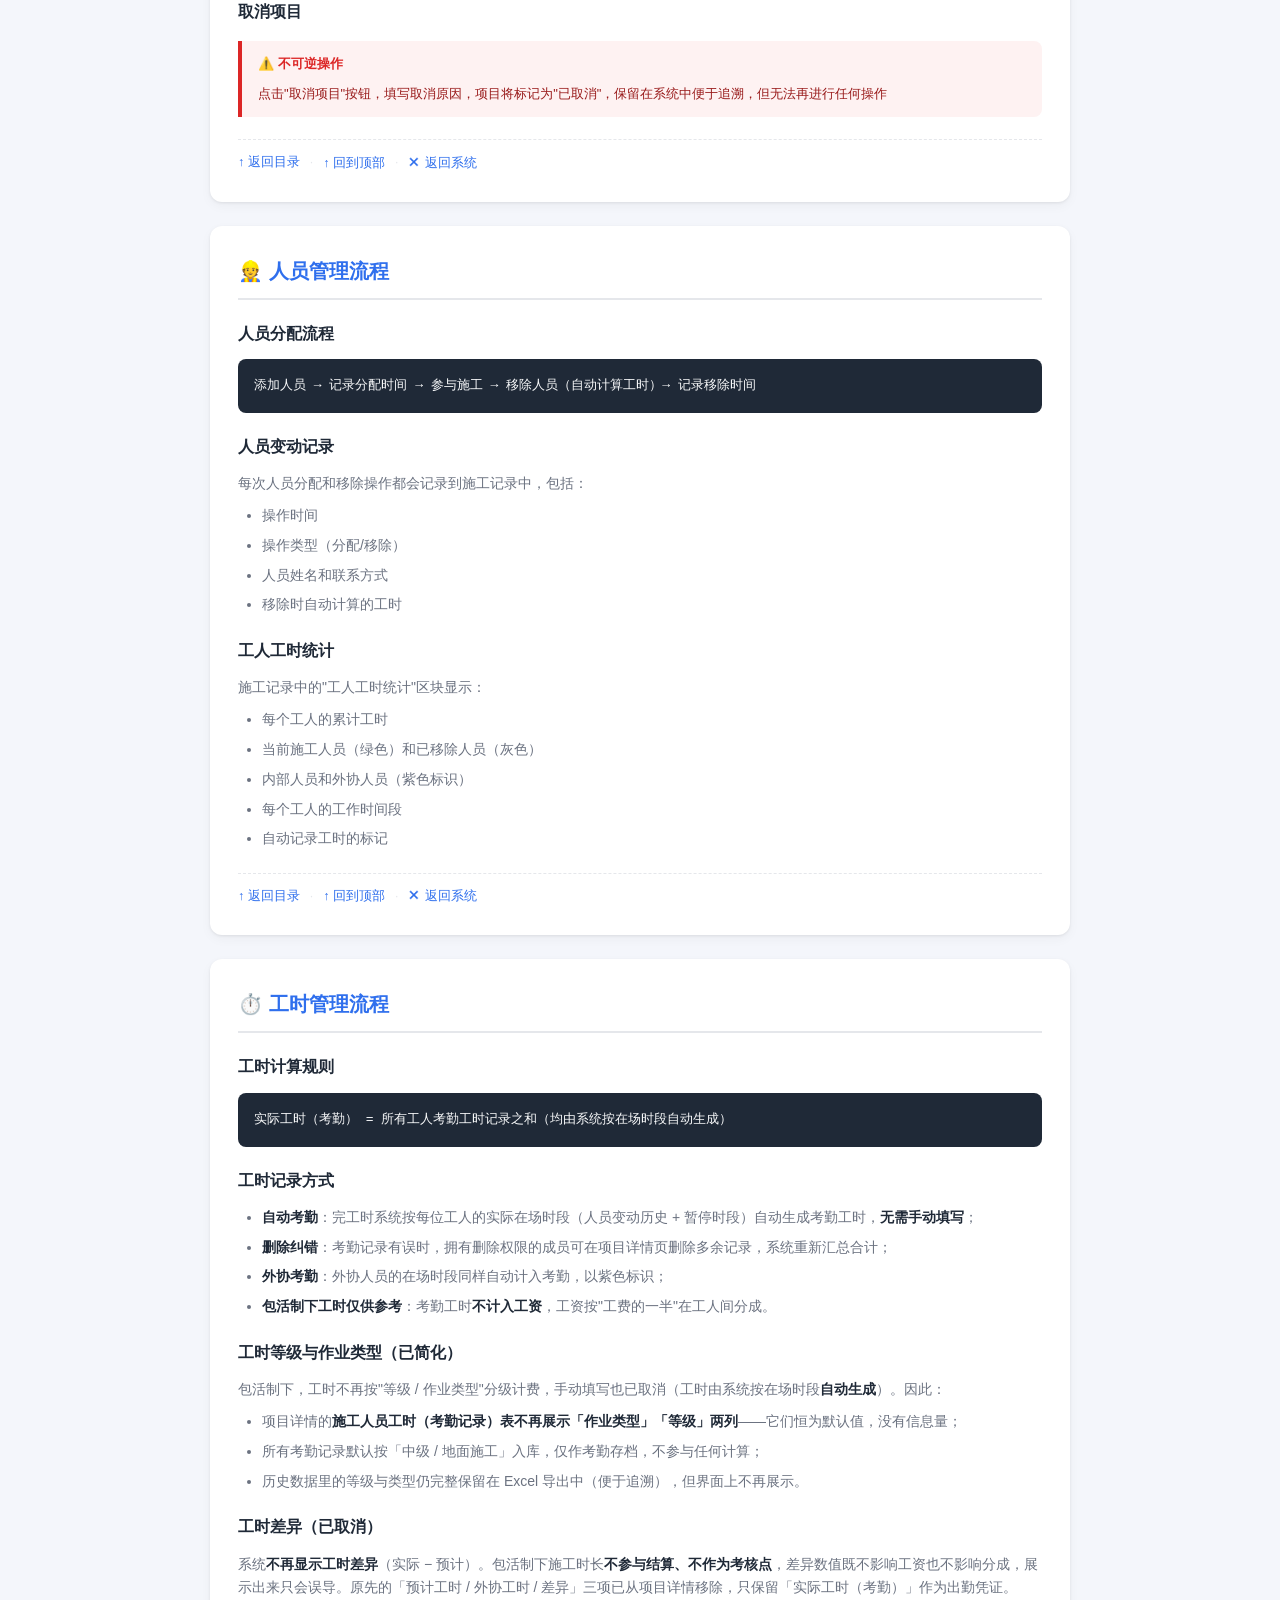
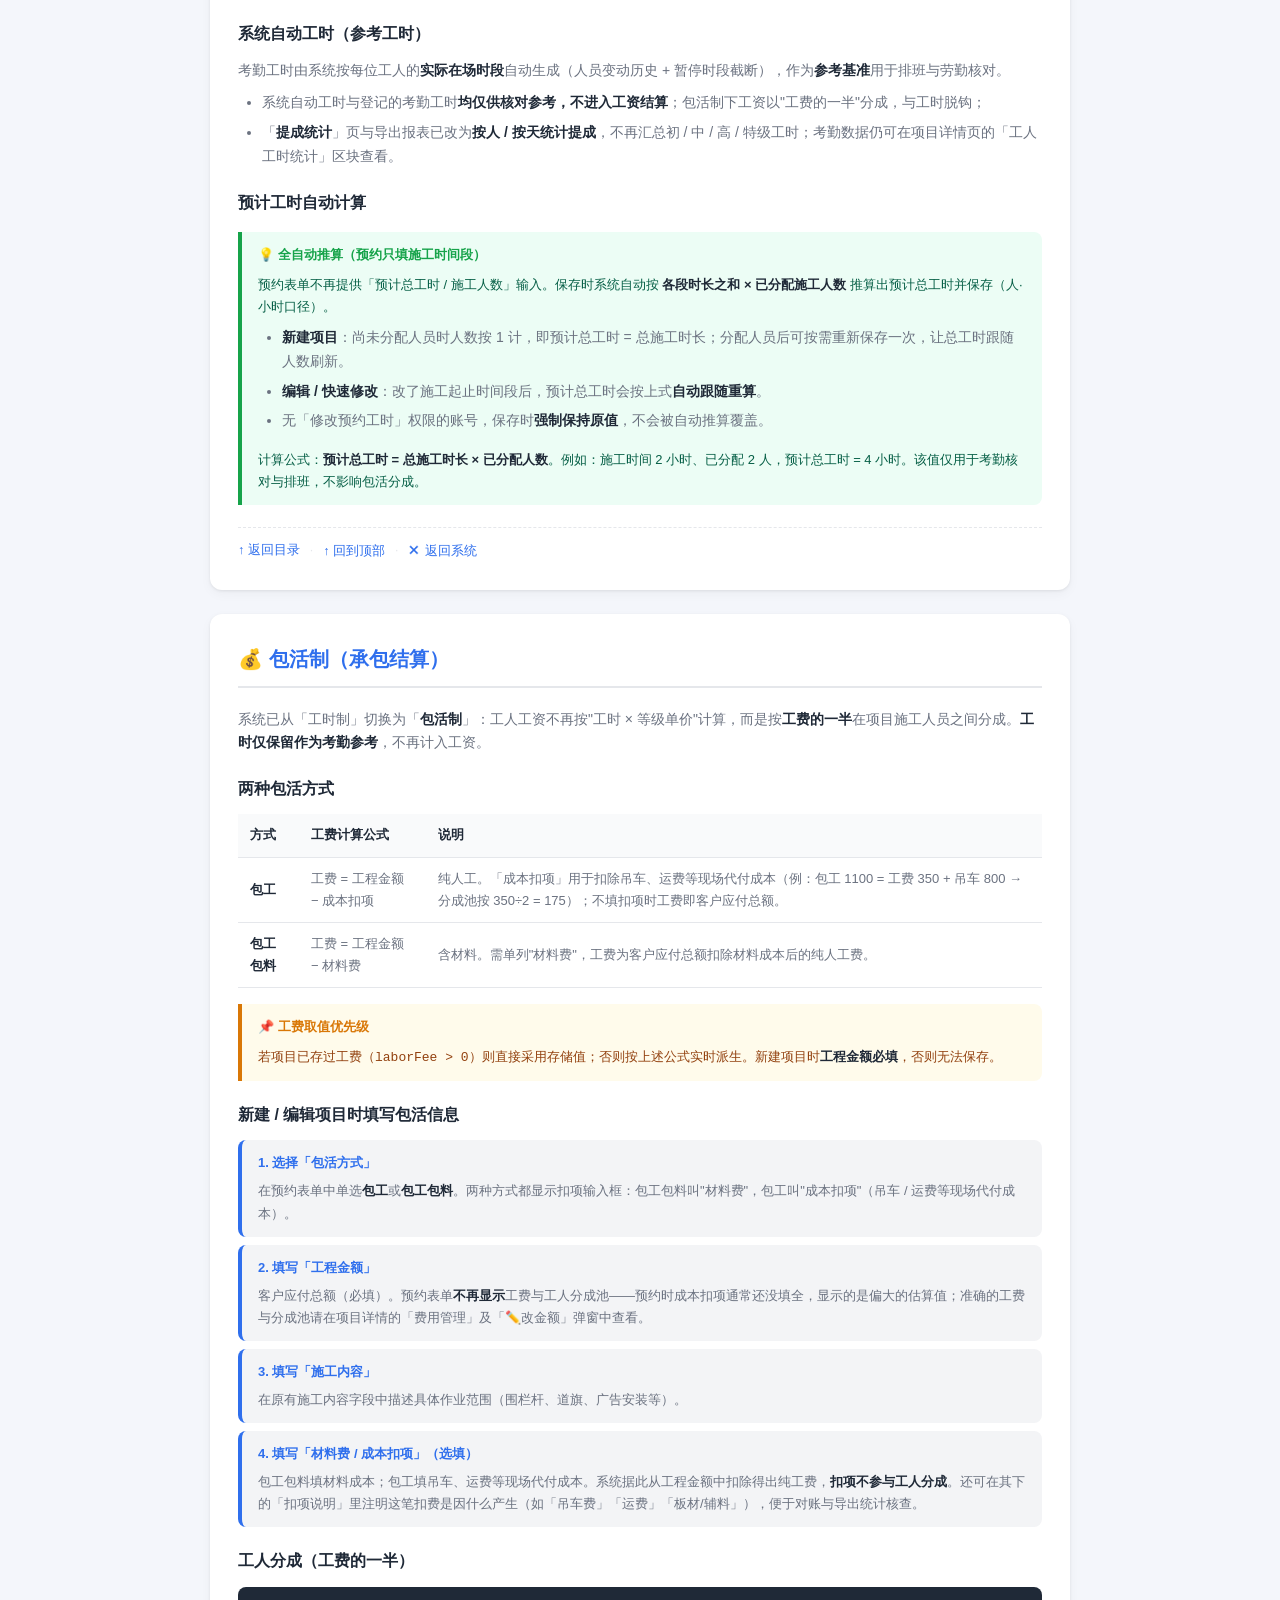
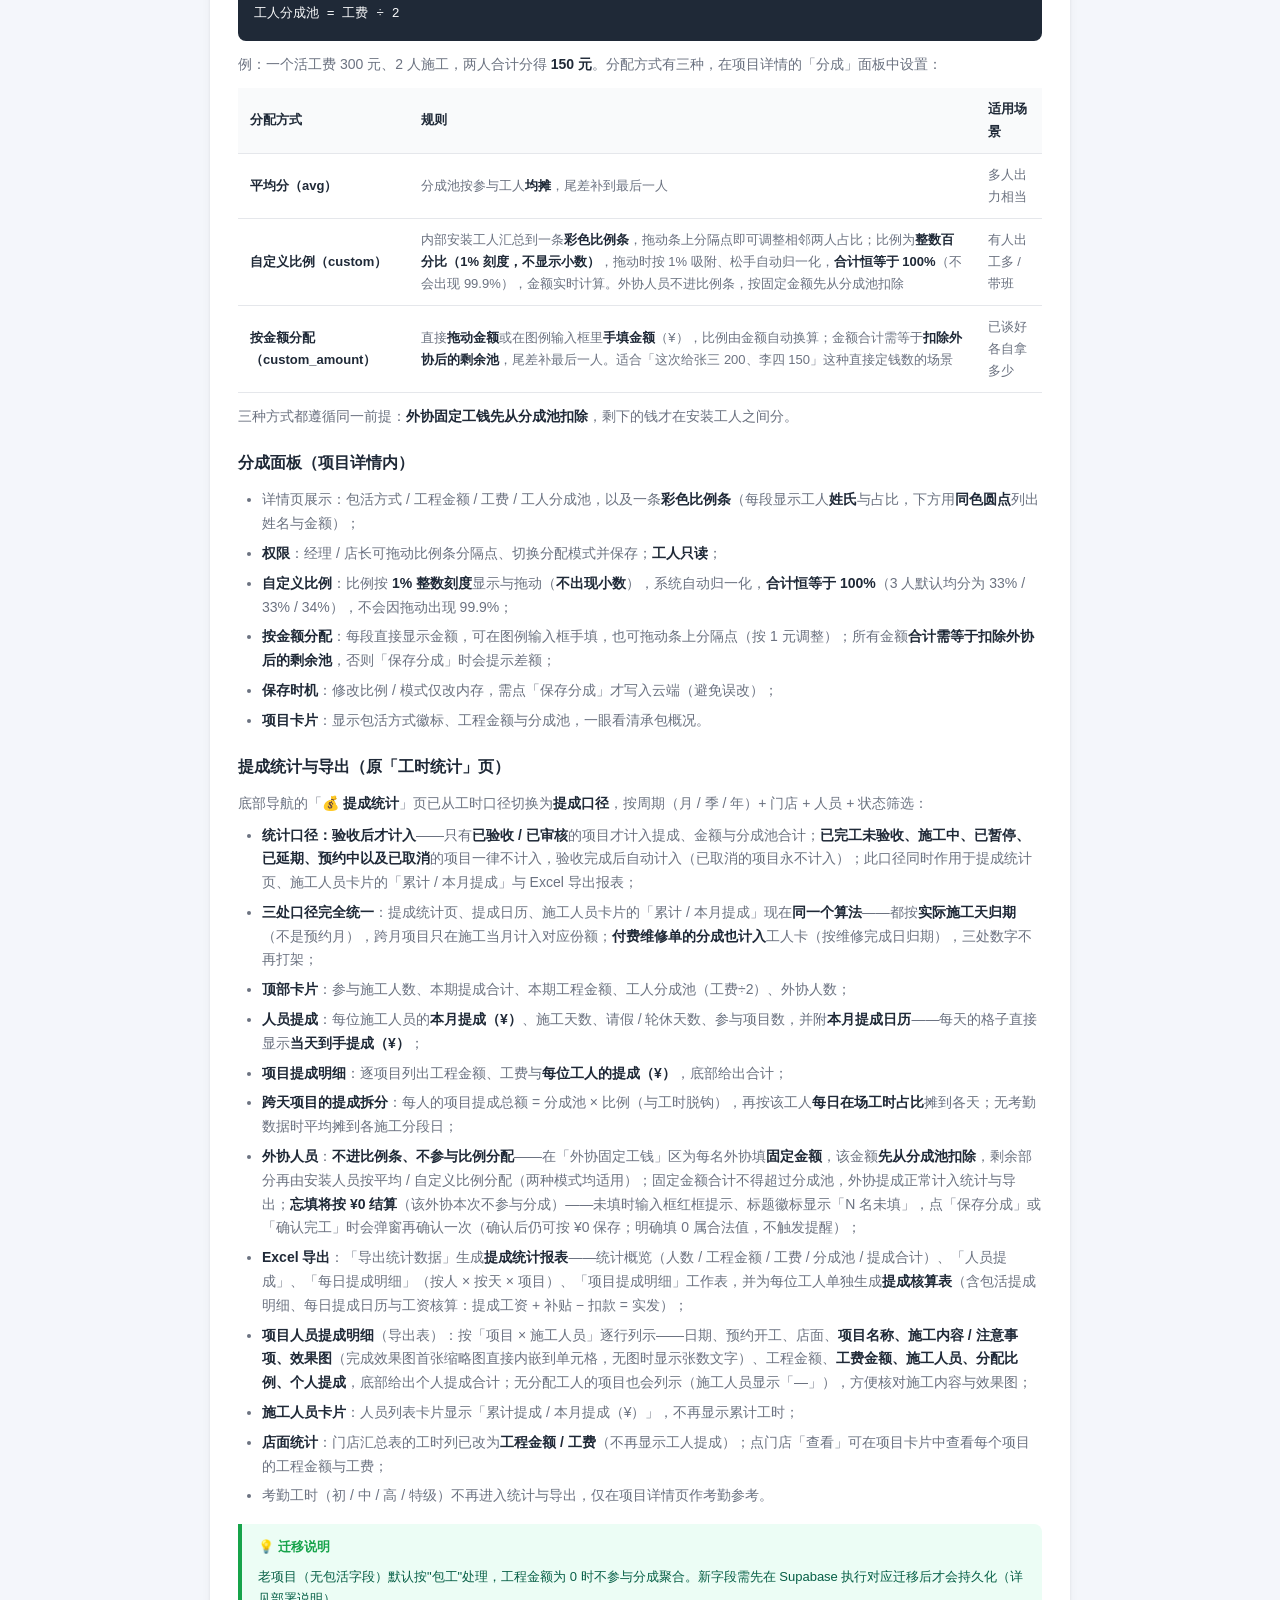
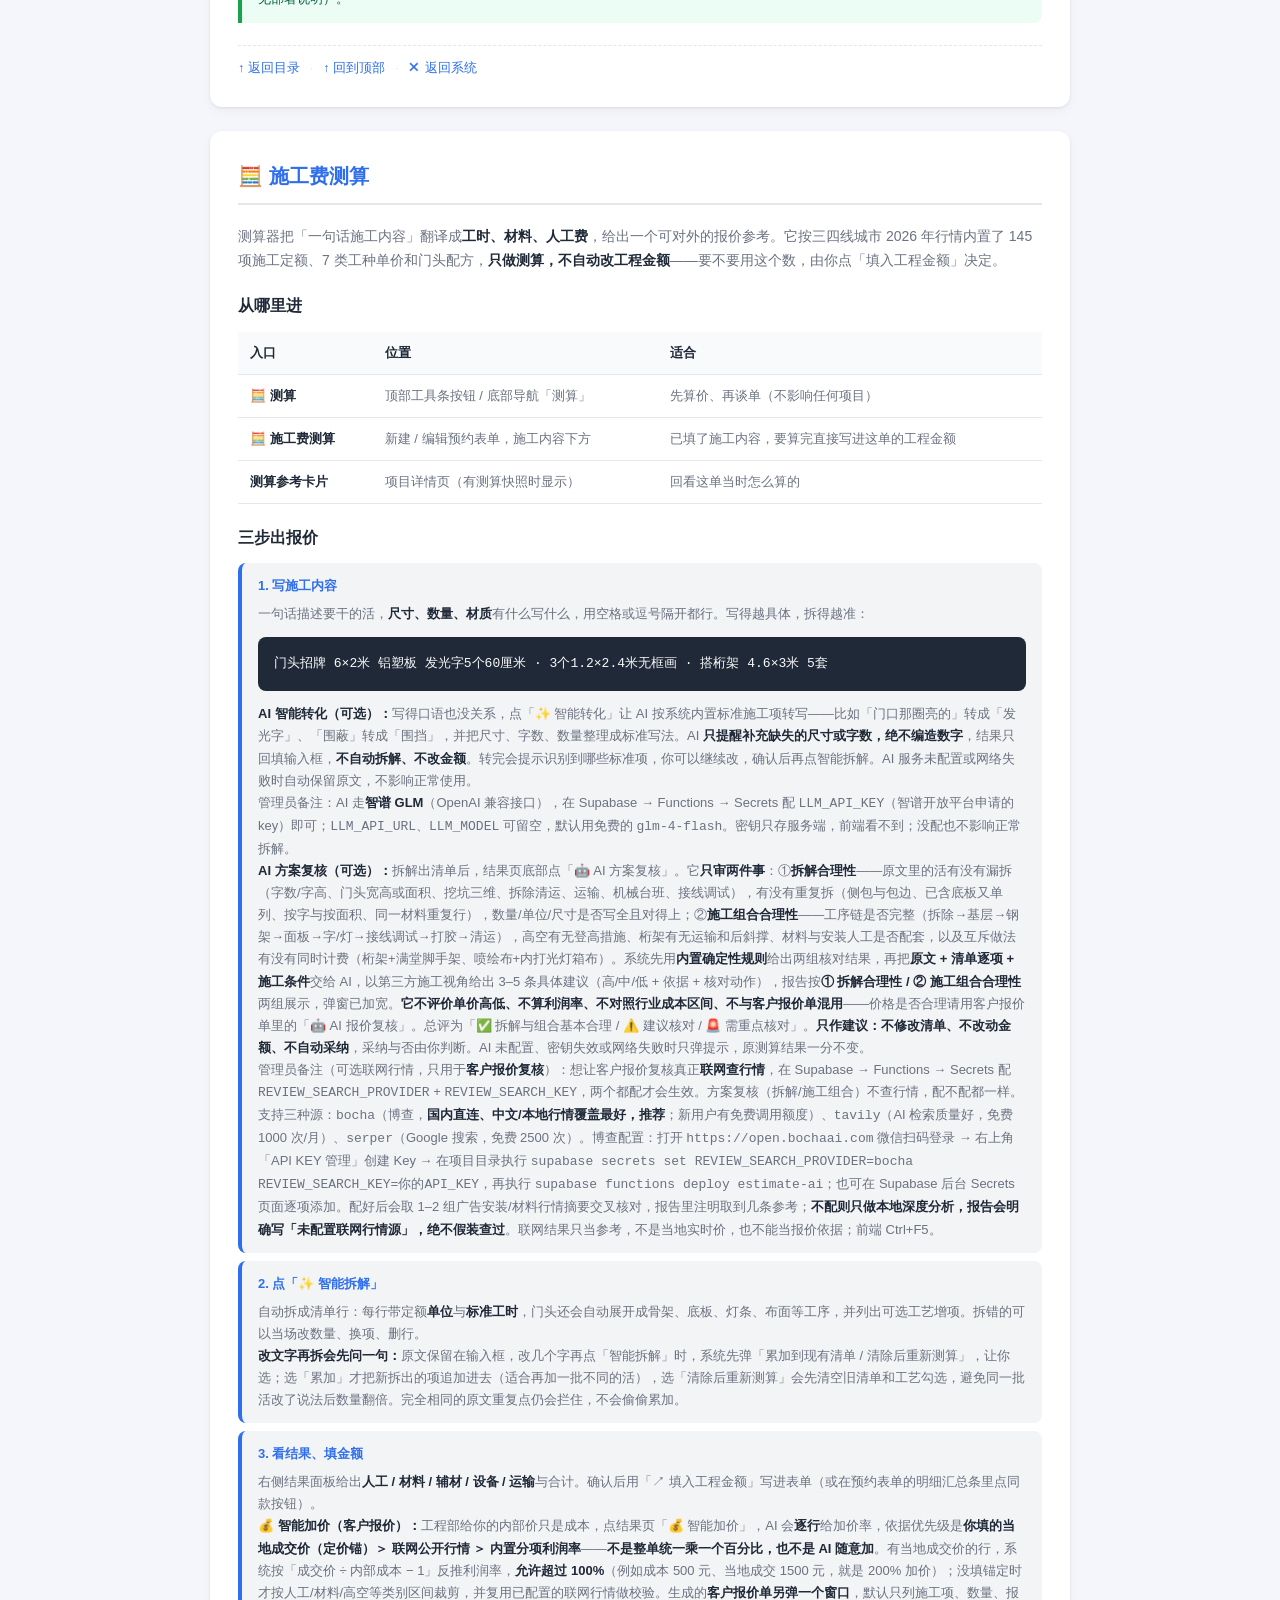
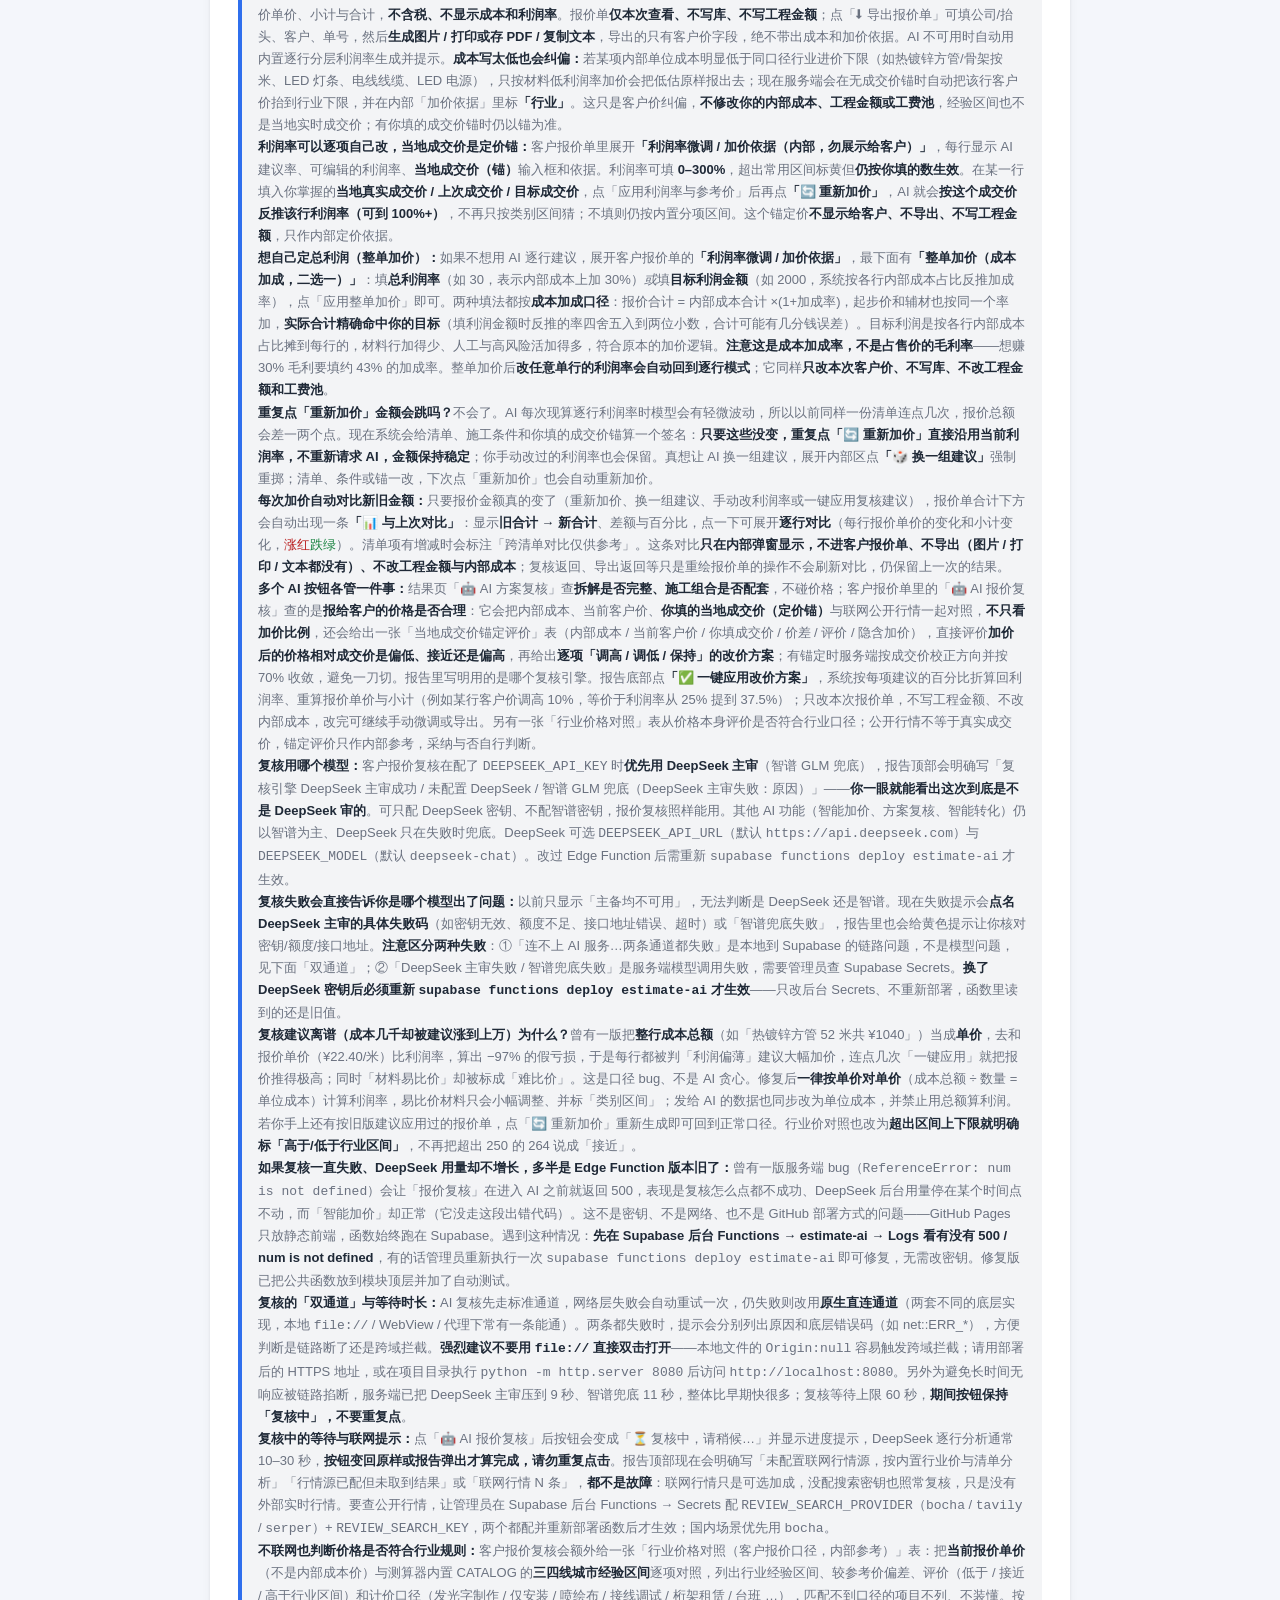
==== commit 12016a8c: "Add files via upload" ====
--- a/help.html
+++ b/help.html
@@ -1,1706 +1,1707 @@
-<!DOCTYPE html>
-<html lang="zh-CN">
-<head>
-  <meta charset="UTF-8" />
-  <meta name="viewport" content="width=device-width, initial-scale=1.0" />
-  <title>广告安装施工预约管理系统 - 使用说明书</title>
-  <style>
-    :root {
-      --bg: #f4f6fb;
-      --card: #ffffff;
-      --primary: #2f6fed;
-      --primary-dark: #2456c0;
-      --text: #1f2937;
-      --muted: #6b7280;
-      --border: #e5e7eb;
-      --success: #16a34a;
-      --warn: #d97706;
-      --danger: #dc2626;
-      --shadow: 0 1px 3px rgba(0, 0, 0, 0.08), 0 4px 12px rgba(0, 0, 0, 0.04);
-    }
-    * { box-sizing: border-box; }
-    body {
-      margin: 0;
-      font-family: "Microsoft YaHei", "PingFang SC", -apple-system, BlinkMacSystemFont, "Segoe UI", sans-serif;
-      background: var(--bg);
-      color: var(--text);
-      font-size: 14px;
-      line-height: 1.7;
-    }
-    .container {
-      max-width: 900px;
-      margin: 0 auto;
-      padding: 40px 20px;
-    }
-    .header {
-      background: linear-gradient(135deg, var(--primary), #4f46e5);
-      color: white;
-      padding: 40px 20px;
-      margin-bottom: 30px;
-      border-radius: 16px;
-      box-shadow: var(--shadow);
-    }
-    .header h1 {
-      margin: 0 0 10px;
-      font-size: 28px;
-      font-weight: 600;
-    }
-    .header p {
-      margin: 0;
-      opacity: 0.9;
-      font-size: 15px;
-    }
-    .toc {
-      background: var(--card);
-      padding: 20px;
-      border-radius: 12px;
-      margin-bottom: 30px;
-      box-shadow: var(--shadow);
-    }
-    .toc h3 {
-      margin: 0 0 15px;
-      font-size: 16px;
-      color: var(--primary);
-    }
-    .toc ul {
-      list-style: none;
-      padding: 0;
-      margin: 0;
-      columns: 2;
-      gap: 10px;
-    }
-    .toc li {
-      margin-bottom: 8px;
-    }
-    .toc a {
-      color: var(--text);
-      text-decoration: none;
-      font-size: 13px;
-    }
-    .toc a:hover {
-      color: var(--primary);
-      text-decoration: underline;
-    }
-    .section {
-      background: var(--card);
-      padding: 28px;
-      border-radius: 12px;
-      margin-bottom: 24px;
-      box-shadow: var(--shadow);
-    }
-    .section h2 {
-      margin: 0 0 20px;
-      font-size: 20px;
-      color: var(--primary);
-      border-bottom: 2px solid var(--border);
-      padding-bottom: 10px;
-    }
-    .section h3 {
-      margin: 20px 0 12px;
-      font-size: 16px;
-      color: var(--text);
-    }
-    .section h4 {
-      margin: 16px 0 10px;
-      font-size: 14px;
-      color: var(--text);
-    }
-    .section p {
-      margin: 8px 0;
-      color: var(--muted);
-    }
-    .section ul, .section ol {
-      margin: 8px 0 16px;
-      padding-left: 24px;
-      color: var(--muted);
-    }
-    .section li {
-      margin-bottom: 6px;
-    }
-    .section strong {
-      color: var(--text);
-    }
-    table {
-      width: 100%;
-      border-collapse: collapse;
-      margin: 12px 0;
-      font-size: 13px;
-    }
-    th, td {
-      padding: 10px 12px;
-      text-align: left;
-      border-bottom: 1px solid var(--border);
-    }
-    th {
-      background: #f9fafb;
-      font-weight: 600;
-      color: var(--text);
-    }
-    td {
-      color: var(--muted);
-    }
-    .note {
-      background: #fffbeb;
-      border-left: 4px solid var(--warn);
-      padding: 12px 16px;
-      margin: 16px 0;
-      border-radius: 0 8px 8px 0;
-    }
-    .note h4 {
-      margin: 0 0 8px;
-      font-size: 13px;
-      color: var(--warn);
-    }
-    .note p {
-      margin: 0;
-      font-size: 13px;
-      color: #92400e;
-    }
-    .warning {
-      background: #fef2f2;
-      border-left: 4px solid var(--danger);
-      padding: 12px 16px;
-      margin: 16px 0;
-      border-radius: 0 8px 8px 0;
-    }
-    .warning h4 {
-      margin: 0 0 8px;
-      font-size: 13px;
-      color: var(--danger);
-    }
-    .warning p {
-      margin: 0;
-      font-size: 13px;
-      color: #991b1b;
-    }
-    .tip {
-      background: #ecfdf5;
-      border-left: 4px solid var(--success);
-      padding: 12px 16px;
-      margin: 16px 0;
-      border-radius: 0 8px 8px 0;
-    }
-    .tip h4 {
-      margin: 0 0 8px;
-      font-size: 13px;
-      color: var(--success);
-    }
-    .tip p {
-      margin: 0;
-      font-size: 13px;
-      color: #065f46;
-    }
-    .code {
-      background: #1f2937;
-      color: #f9fafb;
-      padding: 16px;
-      border-radius: 8px;
-      font-family: "Consolas", "Monaco", monospace;
-      font-size: 13px;
-      overflow-x: auto;
-      margin: 12px 0;
-    }
-    .badge {
-      display: inline-block;
-      padding: 2px 8px;
-      background: #e0e7ff;
-      color: #4338ca;
-      border-radius: 4px;
-      font-size: 12px;
-      margin-right: 4px;
-    }
-    .flow-step {
-      background: #f3f4f6;
-      padding: 12px 16px;
-      margin: 8px 0;
-      border-radius: 8px;
-      border-left: 4px solid var(--primary);
-    }
-    .flow-step h4 {
-      margin: 0 0 6px;
-      font-size: 13px;
-      color: var(--primary);
-    }
-    .flow-step p {
-      margin: 0;
-      font-size: 13px;
-      color: var(--muted);
-    }
-    .footer {
-      text-align: center;
-      padding: 20px;
-      color: var(--muted);
-      font-size: 12px;
-    }
-    /* ===== 阅读导航：iframe 里也能随时回目录 / 跳章节 / 返回系统 ===== */
-    .help-nav {
-      position: sticky; top: 0; z-index: 50;
-      background: rgba(255, 255, 255, 0.96);
-      backdrop-filter: blur(8px);
-      border-bottom: 1px solid var(--border);
-      box-shadow: 0 2px 10px rgba(15, 23, 42, 0.05);
-    }
-    .help-nav-in {
-      max-width: 900px; margin: 0 auto; padding: 8px 20px;
-      display: flex; align-items: center; gap: 6px; flex-wrap: wrap;
-    }
-    .help-nav-home {
-      border: none; background: transparent; cursor: pointer;
-      font-size: 14px; font-weight: 700; font-family: inherit; color: var(--primary);
-      padding: 5px 4px; white-space: nowrap;
-    }
-    .help-nav-home:hover { color: var(--primary-dark); }
-    .help-nav-jump {
-      flex: 0 1 190px; min-width: 120px; max-width: 210px;
-      padding: 5px 8px; font-size: 13px; font-family: inherit;
-      color: var(--text); background: #f8fafc;
-      border: 1px solid var(--border); border-radius: 8px; cursor: pointer;
-    }
-    .help-nav-jump:focus { outline: 2px solid var(--primary); outline-offset: 1px; }
-    .help-nav-spacer { flex: 1 1 auto; }
-    .help-nav-cur {
-      font-size: 12px; color: var(--muted); white-space: nowrap;
-      max-width: 160px; overflow: hidden; text-overflow: ellipsis;
-    }
-    .help-nav-btn, .help-nav-back {
-      border: 1px solid var(--border); background: #fff; cursor: pointer;
-      font-size: 12.5px; font-family: inherit; color: var(--muted);
-      padding: 5px 9px; border-radius: 8px; white-space: nowrap;
-      transition: background .15s, color .15s, border-color .15s;
-    }
-    .help-nav-btn:hover:not(:disabled), .help-nav-back:hover {
-      background: #eef2ff; color: var(--primary); border-color: #c7d2fe;
-    }
-    .help-nav-btn:disabled { opacity: .4; cursor: default; }
-    .help-nav-back {
-      color: #fff; background: var(--primary); border-color: var(--primary); font-weight: 600;
-    }
-    .help-nav-back:hover { background: var(--primary-dark); border-color: var(--primary-dark); color: #fff; }
-    /* 每节末尾的返回条 */
-    .help-back-toc {
-      margin-top: 22px; padding-top: 12px; border-top: 1px dashed var(--border);
-      display: flex; align-items: center; gap: 10px; flex-wrap: wrap; font-size: 12.5px;
-    }
-    .help-back-toc a { color: var(--primary); text-decoration: none; }
-    .help-back-toc a:hover { text-decoration: underline; }
-    .help-back-toc span { color: var(--border); }
-    .help-back-toc button {
-      border: none; background: transparent; padding: 0; cursor: pointer;
-      font-size: 12.5px; font-family: inherit; color: var(--primary);
-    }
-    .help-back-toc button:hover { text-decoration: underline; }
-    /* 右下浮动：滚远了一键回目录 / 回顶部 */
-    .help-fab {
-      position: fixed; right: 18px; bottom: 18px; z-index: 60;
-      display: none; flex-direction: column; gap: 8px;
-    }
-    .help-fab.show { display: flex; }
-    .help-fab button {
-      width: 42px; height: 42px; border-radius: 50%; cursor: pointer;
-      border: 1px solid var(--border); background: #fff; color: var(--primary);
-      font-size: 17px; line-height: 1; box-shadow: 0 4px 14px rgba(15, 23, 42, .16);
-      transition: transform .15s, background .15s;
-    }
-    .help-fab button:hover { background: #eef2ff; transform: translateY(-2px); }
-    /* 锚点定位留出导航条高度，别让标题被盖住 */
-    .header, .toc, .section { scroll-margin-top: 72px; }
-    @media (max-width: 600px) {
-      .container {
-        padding: 20px 15px;
-      }
-      .header {
-        padding: 25px 15px;
-      }
-      .header h1 {
-        font-size: 22px;
-      }
-      .section {
-        padding: 20px 15px;
-      }
-      .toc ul {
-        columns: 1;
-      }
-      table {
-        font-size: 12px;
-      }
-      th, td {
-        padding: 8px 6px;
-      }
-      /* 测算章节表格列多、含长代码串，窄屏改固定布局 + 强制换行，避免整页横向溢出 */
-      #estimate table {
-        table-layout: fixed;
-        width: 100%;
-      }
-      #estimate th, #estimate td {
-        word-break: break-word;
-        overflow-wrap: anywhere;
-      }
-      /* 窄屏导航：章节下拉独占第一行，隐藏翻页/顶部（下拉已能跳章节） */
-      .help-nav-in { padding: 6px 15px; gap: 5px; }
-      .help-nav-home span { display: none; }
-      .help-nav-spacer, .help-nav-cur, .help-nav-btn--step { display: none; }
-      .help-nav-jump { flex: 1 1 100%; max-width: none; order: -1; }
-      .help-nav-back { margin-left: auto; }
-      .help-fab { right: 12px; bottom: 12px; }
-      .help-fab button { width: 38px; height: 38px; font-size: 16px; }
-      .header, .toc, .section { scroll-margin-top: 96px; }
-    }
-  </style>
-</head>
-<body>
-  <div class="help-nav" id="helpNav">
-    <div class="help-nav-in">
-      <button class="help-nav-home" onclick="helpGoTop()" title="回到说明书首页">📖 <span>使用说明书</span></button>
-      <select class="help-nav-jump" id="helpJump" onchange="helpJumpTo(this.value)" aria-label="快速跳转到章节">
-        <option value="">☰ 快速跳转章节…</option>
-      </select>
-      <span class="help-nav-cur" id="helpCur" title="当前所在章节"></span>
-      <span class="help-nav-spacer"></span>
-      <button class="help-nav-btn" onclick="helpGoToc()" title="回到目录">☰ 目录</button>
-      <button class="help-nav-btn help-nav-btn--step" id="helpPrev" onclick="helpStep(-1)" title="上一节">‹ 上一节</button>
-      <button class="help-nav-btn help-nav-btn--step" id="helpNext" onclick="helpStep(1)" title="下一节">下一节 ›</button>
-      <button class="help-nav-btn help-nav-btn--step" onclick="helpGoTop()" title="回到顶部">↑ 顶部</button>
-      <button class="help-nav-back" onclick="helpBack()" title="关闭说明，回到刚才的界面">✕ 返回系统</button>
-    </div>
-  </div>
-  <div class="help-fab" id="helpFab">
-    <button onclick="helpGoToc()" title="回到目录" aria-label="回到目录">☰</button>
-    <button onclick="helpGoTop()" title="回到顶部" aria-label="回到顶部">↑</button>
-  </div>
-  <div class="container">
-    <div class="header">
-      <h1>🏗️ 广告安装施工预约管理系统</h1>
-      <p>使用说明书 v3.56 · 重点工作流程</p>
-    </div>
-
-    <div class="toc" id="toc">
-      <h3>📋 目录</h3>
-      <ul>
-        <li><a href="#workflow">核心工作流程</a></li>
-        <li><a href="#status">项目状态流转</a></li>
-        <li><a href="#project">项目预约流程</a></li>
-        <li><a href="#crossday">跨天施工预约</a></li>
-        <li><a href="#construction">施工管理流程</a></li>
-        <li><a href="#workers">人员管理流程</a></li>
-        <li><a href="#hours">工时管理流程</a></li>
-        <li><a href="#contract">包活制（承包结算）</a></li>
-        <li><a href="#estimate">施工费测算</a></li>
-        <li><a href="#review">验收审核流程</a></li>
-        <li><a href="#rework">返工管理</a></li>
-        <li><a href="#repair">维修单</a></li>
-        <li><a href="#vehicle">车辆管理</a></li>
-        <li><a href="#reminder">预警与待处理提醒</a></li>
-        <li><a href="#notifications">消息中心与通知</a></li>
-        <li><a href="#accounts">账号管理与权限</a></li>
-        <li><a href="#dataio">数据导入与导出</a></li>
-        <li><a href="#settings">个人中心与系统设置</a></li>
-        <li><a href="#records">施工记录查询</a></li>
-        <li><a href="#tips">操作技巧</a></li>
-      </ul>
-    </div>
-
-    <div class="section" id="workflow">
-      <h2>🔄 核心工作流程总览</h2>
-      <div class="code">新建预约 → 分配人员 → 开始施工 → 施工中/暂停/恢复 → 完成施工（自动考勤 + 分成比例）→ 验收 → 审核</div>
-      <p>系统围绕项目生命周期设计，从预约创建到最终审核，每个环节都有明确的操作和数据记录。</p>
-      
-      <div class="tip">
-        <h4>💡 流程特点</h4>
-        <p>系统支持灵活的人员变动管理（加人/减人），自动计算已移除人员的工时；支持多次暂停/恢复，暂停期间不计入工时；完工时自动汇总所有参与人员的工时记录。</p>
-      </div>
-    </div>
-
-    <div class="section" id="status">
-      <h2>📊 项目状态流转</h2>
-      <div class="code">预约中 → 施工中 ↔ 已暂停 → 已完工 → 已验收 → 已审核
-   ↓                ↓
-  已取消           已延期</div>
-      
-      <h3>状态说明</h3>
-      <table>
-        <thead>
-          <tr><th>状态</th><th>颜色</th><th>说明</th><th>进度条颜色</th></tr>
-        </thead>
-        <tbody>
-          <tr><td><strong>预约中</strong></td><td>🔵 蓝色</td><td>项目已创建，等待施工</td><td>蓝色</td></tr>
-          <tr><td><strong>施工中</strong></td><td>🟡 琥珀色</td><td>项目正在进行</td><td>琥珀色</td></tr>
-          <tr><td><strong>已暂停</strong></td><td>🟠 橙色</td><td>项目暂时停止，可恢复</td><td>橙色</td></tr>
-          <tr><td><strong>已延期</strong></td><td>🔴 红色</td><td>项目超出预计时间未完工</td><td>红色</td></tr>
-          <tr><td><strong>已完工</strong></td><td>🟢 绿色</td><td>安装完成，工时已登记</td><td>绿色（100%）</td></tr>
-          <tr><td><strong>已验收</strong></td><td>🟣 紫色</td><td>验收通过</td><td>绿色（100%）</td></tr>
-          <tr><td><strong>已审核</strong></td><td>🔵 青色</td><td>财务审核完成</td><td>绿色（100%）</td></tr>
-          <tr><td><strong>已取消</strong></td><td>⚪ 灰色</td><td>项目已取消</td><td>灰色</td></tr>
-        </tbody>
-      </table>
-
-      <div class="note">
-        <h4>📌 状态胶囊显示次数</h4>
-        <p>当项目<strong>当前处于「已延期」或「已暂停」</strong>时，卡片右上角与详情页的状态胶囊会一并显示累计次数，例如「<strong>已延期 2次</strong>」「<strong>已暂停 1次</strong>」（仅当前处于该状态才显示次数）。处于其它状态、但历史上有过延期 / 暂停的项目，仍通过独立的「📅 已改期」等标记体现，<strong>不重复计数</strong>——既保留次数信息，又避免与状态文字双标。</p>
-      </div>
-
-      <h3>状态流转规则</h3>
-      <ul>
-        <li><strong>预约中 → 施工中</strong>：点击"开始施工"，必须先分配安装人员</li>
-        <li><strong>施工中 ↔ 已暂停</strong>：可多次暂停和恢复，暂停期间不计入工时</li>
-        <li><strong>施工中/已暂停 → 已延期</strong>：点击「项目延期」按钮（需填原因）改期，系统也会针对超时未完工提示延期</li>
-        <li><strong>任意状态 → 已取消</strong>：需填写取消原因，取消后只读</li>
-        <li><strong>施工中/已暂停/已延期 → 已完工</strong>：点"完成施工"后系统按在场时段自动生成考勤工时（无需手填），并拖动分成比例确认</li>
-        <li><strong>已完工 → 已验收 → 已审核</strong>：逐级审批，不可逆</li>
-      </ul>
-    </div>
-
-    <div class="section" id="project">
-      <h2>📝 项目预约流程</h2>
-      
-      <h3>第一步：新建项目预约</h3>
-      <div class="flow-step">
-        <h4>1.1 填写项目基本信息</h4>
-        <p>项目名称、客户名称、联系电话、门店、安装地址</p>
-      </div>
-      <div class="flow-step">
-        <h4>1.2 设置预约时间（只填施工时间段）</h4>
-        <p>选择日期、开始时间与结束时间即可——<strong>预约时不再填写「预计总工时」和「施工人数」</strong>。保存时系统自动按 <strong>各段时长之和 × 已分配施工人数</strong> 推算出预计总工时（人·小时，仅作考勤与排班参考，不计入工资）。</p>
-        <p><strong>快捷时间</strong>：提供「2小时 / 上午 / 下午 / 全天」一键填入开始与结束时间——上午 08:00–12:00、下午 13:00–18:00、全天 08:00–18:00、"2小时"以当前开始时间为准往后推 2 小时。<br/>
-        跨天施工时，这排快捷键上方有一个<strong>「🔁 各天」按钮</strong>，控制快捷键的<strong>作用范围</strong>：<br/>
-        · <strong>「🔁 各天」（默认）</strong>——点一次把<strong>所有天</strong>都设成同一时段（适合各天排班统一）；<br/>
-        · <strong>「🔁 第3天」</strong>——点击按钮在 各天→第1天→第2天→…→第N天→各天 之间循环，快捷键<strong>只改选中的那一天</strong>，其他天保持你已单独设好的时间（适合第1天上午、第2天下午这类错开的排班）。<br/>
-        当前作用范围会以<strong>颜色直接标在日期行上</strong>：目标天的日期框呈靛蓝高亮、其余天整体变淡，一眼看清快捷键会改哪一天；按钮旁也有文字提示。该按钮每次打开表单都会重置为「各天」。</p>
-      </div>
-      <div class="flow-step">
-        <h4>1.3 分配施工人员</h4>
-        <p>选择内部施工人员或填写外协人员（外协人员不参与时间冲突检测）</p>
-      </div>
-      <div class="flow-step">
-        <h4>1.4 保存项目</h4>
-        <p>点击"保存"完成创建，项目进入"预约中"状态</p>
-      </div>
-
-      <div class="tip">
-        <h4>💡 快捷操作</h4>
-        <p>当选择今天日期时，开始时间自动根据当前系统时间向上取整，结束时间默认往后推2小时</p>
-      </div>
-
-      <h3>人员冲突检测</h3>
-      <p>分配人员时系统会自动检测时间冲突，如果该人员在此时间段已被分配到其他项目，会弹出提示。您可以选择是否继续分配。</p>
-      <div class="tip">
-        <h4>💡 冲突检测覆盖范围（持续完善中）</h4>
-        <ul>
-          <li><strong>分配安装人员</strong>：个人日程 / 已审批请假 / 其它未完工项目时段重叠时，分别硬拦截或软提示确认。</li>
-          <li><strong>发起 / 改期维修单</strong>：选完维修人员后，自动检测该维修时段是否与其请假、个人日程、其它项目撞车，撞车弹「维修人员冲突」确认框（可仍提交）。</li>
-          <li><strong>发起返工</strong>：沿用原项目派工，生成前同样按新返工时段检测冲突，撞车弹「返工人员冲突」确认框。</li>
-          <li><strong>开工冲突</strong>：已改为<strong>按绝对时段重叠</strong>判断——上周一直"施工中"未点完工的老项目，只要与今天新工不在同一时段，不再误拦。</li>
-          <li><strong>请假口径</strong>：冲突拦截与可用工时计算<strong>只认"已审批"请假</strong>；待审批请假不再硬拦派工、也不扣减可用工时（若最终驳回则无影响）。</li>
-          <li><strong>请假与工时无关</strong>：包活制下工资 = 包活分成，请假<strong>不扣工时、不影响包活分成</strong>；表单只提示「请假时长：N 天（08:00–18:00，仅作考勤参考）」，请假的工时折算仅用于排期占用与考勤告警阈值。</li>
-        </ul>
-      </div>
-
-      <h3>📅 修改预约时间留痕（已改期）</h3>
-      <p>预约中的项目，通过<strong>编辑项目、时间轴拖拽、或快捷改期</strong>修改过预约时间后，系统会<strong>永久保留最初排期</strong>并显示「📅 已改期」标记：</p>
-      <ul>
-        <li><strong>卡片</strong>：紫色「📅 已改期」徽标；</li>
-        <li><strong>详情页</strong>：施工记录区显示「已改期 · 原预约 + 原时间」紫色卡片，一眼看到最早约的几号几时；</li>
-        <li><strong>时间轴</strong>：任务条上显示「📅 已改期」。</li>
-      </ul>
-      <div class="tip">
-        <h4>💡 与「延期」的区别</h4>
-        <p>普通改期只是<strong>静默改时间并留痕</strong>，状态仍是「预约中」；「延期」是带原因的另一套流程，状态变为「已延期」并保留原时间 + 原因。<strong>已延期</strong>状态不再叠加「已改期」徽标，避免重复。</p>
-      </div>
-      <div class="note">
-        <h4>📌 快速修改：超期项目自动调到今天</h4>
-        <p>通过卡片「快速修改」打开预约时间弹窗时，若原预约日期<strong>早于今天</strong>（如昨天排的活一直没动、已超期），弹窗会<strong>自动把日期默认改成今天</strong>、时间仍保留原预约时段（若原时段已过时，现有逻辑会自动往后顺延到可用时段）。这样超期项目点开不会还显示过去的日期、也不会等到保存时才提示。</p>
-      </div>
-    </div>
-
-    <div class="section" id="crossday">
-      <h2>📅 跨天施工预约</h2>
-      <p>当一个项目<strong>一天干不完</strong>、需要分多天施工时（例如：第一天 7:00–20:00、第二天 8:00–16:00，中间留足休息 / 睡觉时间），使用「跨天施工」功能。系统按<strong>「每日独立施工时段」</strong>建模，而不是把时间连续拉长到跨午夜——这样既符合真实的作息，也不会在工时与预警上产生误判。</p>
-
-      <h3>什么时候用跨天</h3>
-      <ul>
-        <li>单日施工窗口（如 8:00–18:00）装不完，需顺延到第二天上午 / 下午继续；</li>
-        <li>多日连续作业，但<strong>每天都有独立的开工、收工时间</strong>，夜里不施工；</li>
-        <li>工期分散在多个日期（如 D1、D3、D5 各干一段），也可逐天添加。</li>
-      </ul>
-      <div class="note">
-        <h4>📌 与「夜间 / 跨午夜」的区别</h4>
-        <p>「跨天」是<strong>多天各一段</strong>（中间有休息），不是"从今晚干到明天凌晨"。系统对<strong>开工后跨午夜仍在施工中</strong>的项目会判定为「🌙 跨夜未完工」（疑似忘点完工）；而正常的跨天施工是每天各自收工、第二天再开工，不会触发该预警。</p>
-      </div>
-
-      <h3>如何设置跨天预约</h3>
-      <div class="flow-step">
-        <h4>1. 填写第一天</h4>
-        <p>在「新建 / 编辑项目」弹窗，按正常方式填好<strong>第 1 天的日期、开始时间、结束时间</strong>（即主预约时间）。系统会自动算出这一天的现场占用时长。</p>
-      </div>
-      <div class="flow-step">
-        <h4>2. 点击「➕ 添加一天（跨天施工）」</h4>
-        <p>在预约时间区域下方，点击该按钮新增<strong>第 2 天的分段行</strong>。新行默认填为<strong>下一天 08:00–18:00</strong>，可手动改为实际日期与时段（如第二天 8:00–16:00）。</p>
-      </div>
-      <div class="flow-step">
-        <h4>3. 继续添加更多天</h4>
-        <p>按需重复点「➕ 添加一天」，每行相互独立、日期自动顺延；某天不干了可点该行右侧的「✕」删除。每行都显示「第 N 天」标签 + 日期 + 开始 / 结束时间。</p>
-      </div>
-      <div class="flow-step">
-        <h4>4. 查看总施工时长</h4>
-        <p>表单实时按<strong>所有分段时长求和</strong>显示「总施工时长」（如「2天 31小时」）。预约时不再填写总工时与人数，保存时系统按 <strong>总时长 × 已分配人数</strong> 自动推算预计总工时（人·小时，仅作考勤参考）。</p>
-      </div>
-      <div class="flow-step">
-        <h4>5. 保存</h4>
-        <p>点击「保存」后，项目按<strong>多段日程</strong>入库：开始时间取首段起、结束时间取末段止，分段明细存入「施工时段」。</p>
-      </div>
-
-      <h3>跨天在各视图的显示</h3>
-      <ul>
-        <li><strong>时间轴 / 日历</strong>：按<strong>当前选中的日期</strong>逐日裁剪，只显示该项目当天那段施工窗口（不会把多天拼成 24h+ 长条）；任务条带「📅 跨天 N 天」徽标；<strong>禁止直接拖拽改期</strong>（拖动会破坏分段数据），要调整请回「编辑项目 / 修改预约」弹窗的跨天分段里改。</li>
-        <li><strong>项目卡片</strong>：标题区带「📅 跨天 N 天」徽标；"预约时长"显示<strong>真实施工工时</strong>（各段时长之和，不含夜间睡觉）；开工后卡片时间线按 <code>workSessions</code> <strong>逐段列出每天实际施工时段</strong>并给出合计；卡片预约时间显示为「首段起 ~ 末段止（带日期）」。</li>
-        <li><strong>项目进度跟踪（施工管理页）</strong>：跨天项目<strong>每天都会出现在对应日期</strong>；显示「📅 第 N 天 / 共 N 天」徽标与「第 N 天 · 当天时间段」（如「第 2 天 · 08:00~18:00」），一眼看清当天该干什么。</li>
-        <li><strong>提成统计</strong>：跨天项目的<strong>考勤工时优先取系统按在场时段自动生成的记录</strong>；施工管理页还会<strong>列出跨天项目工时明细</strong>——各分段范围 + 实际 / 计划工时，避免只看汇总数字被误导。</li>
-      </ul>
-
-      <h3>注意事项</h3>
-      <ul>
-        <li>每一天的<strong>结束时间必须晚于开始时间</strong>，否则保存时会提示「每段结束时间需晚于开始时间」。</li>
-        <li>跨天施工时，预计总工时由系统按 <strong>各段时长之和 × 已分配人数</strong> 自动推算（人·小时，仅作考勤参考）；预约表单不再提供手填工时与人数。</li>
-        <li>跨天分段与普通过夜一样，<strong>一旦开工即锁定</strong>：已开工 / 终态项目的预约时间、分段数据不可再改（改期请走「延期」流程）。</li>
-        <li>分段数据<strong>向后兼容</strong>旧项目：没设分段的旧单天项目，系统自动按原预约起止时间合成单段，不受影响。</li>
-        <li><strong>「✏️ 修改预约」同样支持跨天</strong>：在卡片弹窗点「✏️ 修改预约」或「✏️ 编辑」打开的表单，也能查看 / 增删跨天分段；保存时<strong>保留全部分段</strong>，不会把多日项目误存成单日、丢失数据。</li>
-        <li><strong>🟠 跨天提前完工会被拦截提示</strong>：如果还没干到预约末天就点「完工」，表单顶部弹<strong>橙色警告</strong>——说明应每天结束点<strong>暂停</strong>、次日点<strong>恢复</strong>、最后一天再<strong>完工</strong>，点「确认完工」时还会<strong>二次确认</strong>，避免误点。确实要提前收工，确认提示后继续即可（考勤工时由系统按在场时段自动生成，仅供参考）。</li>
-        <li><strong>「📅 跨天 N 天」徽标仅在未完工项目显示</strong>：项目进入已完工 / 已验收等终态后，卡片不再挂跨天徽标（已完工的跨天历史无需再提示）。</li>
-      </ul>
-    </div>
-
-    <div class="section" id="construction">
-      <h2>⚙️ 施工管理流程</h2>
-      
-      <h3>第一步：进入施工管理</h3>
-      <p>从项目预约卡片点击「施工管理」按钮，进入项目详细管理页面。</p>
-
-      <h3>第二步：分配安装人员</h3>
-      <div class="flow-step">
-        <h4>2.1 添加人员</h4>
-        <p>在"安装人员分配"区域，点击"+"按钮选择施工人员，系统自动记录分配时间</p>
-      </div>
-      <div class="flow-step">
-        <h4>2.2 移除人员</h4>
-        <p>点击人员旁边的"×"按钮移除，系统自动计算该人员从开工到移除的工时并记录</p>
-      </div>
-
-      <div class="tip">
-        <h4>💡 自动工时计算</h4>
-        <p>移除人员时，系统自动计算：工时 = 总施工时间 / 施工人数（平均分配），并自动创建工人工时记录</p>
-      </div>
-
-      <h3>第三步：关注工时异常</h3>
-      <p>施工管理页顶部「今日需关注」会自动识别<strong>预约工时与可用施工窗口不匹配</strong>的项目。例如：</p>
-      <ul>
-        <li>预约总工时 50h，但只安排了 2 人、施工窗口仅 10h → 人均需 25h，远大于当天可用时间；</li>
-        <li>施工窗口 08:00–18:00（10h），2 人理论上最多完成 20 人·小时，若预约工时超过此数即会触发提醒。</li>
-      </ul>
-      <div class="warning">
-        <h4>⚠️ 系统会给出哪些提示</h4>
-        <p><strong>列表顶部黄色/红色警示条</strong>：汇总所有异常项目，说明「X 人 × Y 小时窗口需人均 Z 小时」，并给出建议——增加人手、缩短预约工时、拆分多天或延长施工时间。</p>
-        <p><strong>协作项目卡片</strong>：多人项目下方直接标注「⚠ 人均 Xh，但当天仅 Yh 可用」。</p>
-        <p><strong>项目进度跟踪</strong>：异常项目标题旁出现「工时异常」标签；展开详情可见「工时可行性」一行，列明人均需工时、当天可用窗口和建议。</p>
-        <p><strong>日历时间线 / 施工甘特</strong>：异常项目的时间条会以橙/红描边高亮，并带上「⚠ 工时异常」标签，与进度跟踪提示一致。</p>
-        <p><strong>新建 / 编辑 / 修改预约保存时</strong>：若人均工时 > 可用窗口，会弹窗提示「工时严重异常 / 工时可能不合理」，可取消修改或继续保存。</p>
-      </div>
-      <p>看到此类提醒时，优先检查：<strong>人数是否太少、总工时是否填错、施工时间段是否过短、是否应拆成跨天施工</strong>。</p>
-
-      <h3>第四步：开始施工</h3>
-      <div class="flow-step">
-        <h4>3.1 检查人员分配</h4>
-        <p>系统自动检查是否已分配安装人员，未分配时提示先分配人员</p>
-      </div>
-      <div class="flow-step">
-        <h4>3.2 记录开工时间</h4>
-        <p>点击"开始施工"按钮，系统记录当前时间为开工时间，项目状态变为"施工中"</p>
-      </div>
-
-      <h3>第四步：施工过程管理</h3>
-      <div class="flow-step">
-        <h4>4.1 暂停施工</h4>
-        <p>点击"暂停施工"按钮，填写暂停原因（可选，支持快速选择或手动输入），系统记录暂停时间，暂停期间不计入工时</p>
-      </div>
-      <div class="flow-step">
-        <h4>4.2 恢复施工</h4>
-        <p>点击"恢复施工"按钮，系统记录恢复时间，从当前时间重新开始计时</p>
-      </div>
-      <div class="flow-step">
-        <h4>4.3 项目延期</h4>
-        <p>点击"项目延期"按钮，设置新预约时间（默认8:00）和延期原因，系统记录延期历史</p>
-      </div>
-
-      <div class="tip">
-        <h4>💡 进度条显示规则</h4>
-        <p>包活制下进度条<strong>按项目状态</strong>显示，不再按工时折算：</p>
-        <p>施工中：琥珀色进度条（50%）；已暂停：橙色进度条（40%，暂停期间不再增加）；已延期：红色进度条（30%），提示项目超期；已完工 / 已验收 / 已审核 / 已取消：绿色进度条，固定显示 100%。</p>
-      </div>
-
-      <h3>第五步：完成施工</h3>
-      <div class="flow-step">
-        <h4>5.1 打开完工表单</h4>
-        <p>点击"完成施工"按钮，系统自动汇总所有参与人员（包括已移除人员）</p>
-      </div>
-      <div class="flow-step">
-        <h4>5.2 自动考勤（无需手填工时）</h4>
-        <p>包活制下，完工表单<strong>不再要求手动填写工时</strong>。系统会按每位工人的实际在场时段（依据人员变动历史与暂停时段）自动生成<strong>考勤工时</strong>，仅供考勤参考、不计入工资；表单中以只读方式预览每人工时与合计。如需纠错，可在项目详情页删除对应考勤记录。</p>
-      </div>
-      <div class="flow-step">
-        <h4>5.3 确认分成（比例 / 金额）</h4>
-        <p>完工时在<strong>汇总比例条</strong>上拖动分隔点，调整各安装人员的分成占比——比例为<strong>整数百分比</strong>，拖动按 1% 吸附，<strong>合计自动归一到 100%</strong>；也可切换到「<strong>按金额分配</strong>」，直接拖金额或在输入框手填每人多少钱（合计需等于扣除外协后的剩余池）。有外协人员时，先在「外协固定工钱」区为每名外协填<strong>固定金额</strong>（先从分成池扣除，剩余再按比例分）。系统实时显示每人分成金额。<strong>外协金额忘填将按 ¥0 结算</strong>——未填时该行输入框红框提示，点「确认完工」会弹窗提醒（可取消回弹窗补填）。确认后项目状态变为"已完工"，分成方式一并写入云端。</p>
-      </div>
-
-      <div class="tip">
-        <h4>💡 分成与考勤分离</h4>
-        <p>完工表单会显示所有曾经参与过该项目的工人（当前分配的正常显示，已移除的标注"已移除"），并列出：</p>
-        <ul>
-          <li>每人<strong>自动考勤工时</strong>（只读预览，系统按在场时段计算）；</li>
-          <li>一条<strong>彩色分成条</strong>，拖动分隔点即可调整相邻两人的占比（1% 整数刻度，合计自动补到 100%），或切换「按金额分配」直接定钱数，下方显示每人分成金额；</li>
-          <li>有外协人员时，比例条下方列<strong>外协固定工钱</strong>（每名外协填固定金额，先从分成池扣除，剩余再按比例分）；</li>
-          <li>合计施工工时仅作考勤参考，<strong>不影响</strong>客户费用与工人分成。</li>
-        </ul>
-      </div>
-
-      <div class="note">
-        <h4>📌 考勤记录的操作时机</h4>
-        <p>包活制下<strong>不再有手动填写工时入口</strong>：施工管理详情页的「施工人员工时（考勤记录）」仅展示系统自动生成的考勤工时，<strong>只保留「删除」按钮用于纠错</strong>（需删除工时权限），不再提供新增 / 修改。预约中、施工中、已完工等状态下都不用手填工时。</p>
-        <p><strong>考勤记录有误如何更正？</strong>若某条考勤工时明显不准（如忘点完工导致跨夜时长被计入），拥有「删除工时记录」权限的成员可在施工详情页删除该记录；系统会在删除后重新汇总合计工时。包活制下考勤不影响工资，更正以"删除多余记录"为主，不必逐段修改。</p>
-      </div>
-
-      <h3>取消项目</h3>
-      <div class="warning">
-        <h4>⚠️ 不可逆操作</h4>
-        <p>点击"取消项目"按钮，填写取消原因，项目将标记为"已取消"，保留在系统中便于追溯，但无法再进行任何操作</p>
-      </div>
-    </div>
-
-    <div class="section" id="workers">
-      <h2>👷 人员管理流程</h2>
-      
-      <h3>人员分配流程</h3>
-      <div class="code">添加人员 → 记录分配时间 → 参与施工 → 移除人员（自动计算工时）→ 记录移除时间</div>
-      
-      <h3>人员变动记录</h3>
-      <p>每次人员分配和移除操作都会记录到施工记录中，包括：</p>
-      <ul>
-        <li>操作时间</li>
-        <li>操作类型（分配/移除）</li>
-        <li>人员姓名和联系方式</li>
-        <li>移除时自动计算的工时</li>
-      </ul>
-
-      <h3>工人工时统计</h3>
-      <p>施工记录中的"工人工时统计"区块显示：</p>
-      <ul>
-        <li>每个工人的累计工时</li>
-        <li>当前施工人员（绿色）和已移除人员（灰色）</li>
-        <li>内部人员和外协人员（紫色标识）</li>
-        <li>每个工人的工作时间段</li>
-        <li>自动记录工时的标记</li>
-      </ul>
-    </div>
-
-    <div class="section" id="hours">
-      <h2>⏱️ 工时管理流程</h2>
-      
-      <h3>工时计算规则</h3>
-      <div class="code">实际工时（考勤） = 所有工人考勤工时记录之和（均由系统按在场时段自动生成）</div>
-      
-      <h3>工时记录方式</h3>
-      <ul>
-        <li><strong>自动考勤</strong>：完工时系统按每位工人的实际在场时段（人员变动历史 + 暂停时段）自动生成考勤工时，<strong>无需手动填写</strong>；</li>
-        <li><strong>删除纠错</strong>：考勤记录有误时，拥有删除权限的成员可在项目详情页删除多余记录，系统重新汇总合计；</li>
-        <li><strong>外协考勤</strong>：外协人员的在场时段同样自动计入考勤，以紫色标识；</li>
-        <li><strong>包活制下工时仅供参考</strong>：考勤工时<strong>不计入工资</strong>，工资按"工费的一半"在工人间分成。</li>
-      </ul>
-
-      <h3>工时等级与作业类型（已简化）</h3>
-      <p>包活制下，工时不再按"等级 / 作业类型"分级计费，手动填写也已取消（工时由系统按在场时段<strong>自动生成</strong>）。因此：</p>
-      <ul>
-        <li>项目详情的<strong>施工人员工时（考勤记录）表不再展示「作业类型」「等级」两列</strong>——它们恒为默认值，没有信息量；</li>
-        <li>所有考勤记录默认按「中级 / 地面施工」入库，仅作考勤存档，不参与任何计算；</li>
-        <li>历史数据里的等级与类型仍完整保留在 Excel 导出中（便于追溯），但界面上不再展示。</li>
-      </ul>
-
-      <h3>工时差异（已取消）</h3>
-      <p>系统<strong>不再显示工时差异</strong>（实际 − 预计）。包活制下施工时长<strong>不参与结算、不作为考核点</strong>，差异数值既不影响工资也不影响分成，展示出来只会误导。原先的「预计工时 / 外协工时 / 差异」三项已从项目详情移除，只保留「实际工时（考勤）」作为出勤凭证。
-
-      <h3>系统自动工时（参考工时）</h3>
-      <p>考勤工时由系统按每位工人的<strong>实际在场时段</strong>自动生成（人员变动历史 + 暂停时段截断），作为<strong>参考基准</strong>用于排班与劳勤核对。</p>
-      <ul>
-        <li>系统自动工时与登记的考勤工时<strong>均仅供核对参考，不进入工资结算</strong>；包活制下工资以"工费的一半"分成，与工时脱钩；</li>
-        <li>「<strong>提成统计</strong>」页与导出报表已改为<strong>按人 / 按天统计提成</strong>，不再汇总初 / 中 / 高 / 特级工时；考勤数据仍可在项目详情页的「工人工时统计」区块查看。</li>
-      </ul>
-
-      <h3>预计工时自动计算</h3>
-      <div class="tip">
-        <h4>💡 全自动推算（预约只填施工时间段）</h4>
-        <p>预约表单不再提供「预计总工时 / 施工人数」输入。保存时系统自动按 <strong>各段时长之和 × 已分配施工人数</strong> 推算出预计总工时并保存（人·小时口径）。</p>
-        <ul>
-          <li><strong>新建项目</strong>：尚未分配人员时人数按 1 计，即预计总工时 = 总施工时长；分配人员后可按需重新保存一次，让总工时跟随人数刷新。</li>
-          <li><strong>编辑 / 快速修改</strong>：改了施工起止时间段后，预计总工时会按上式<strong>自动跟随重算</strong>。</li>
-          <li>无「修改预约工时」权限的账号，保存时<strong>强制保持原值</strong>，不会被自动推算覆盖。</li>
-        </ul>
-        <p>计算公式：<strong>预计总工时 = 总施工时长 × 已分配人数</strong>。例如：施工时间 2 小时、已分配 2 人，预计总工时 = 4 小时。该值仅用于考勤核对与排班，不影响包活分成。</p>
-      </div>
-    </div>
-
-    <div class="section" id="contract">
-      <h2>💰 包活制（承包结算）</h2>
-      <p>系统已从「工时制」切换为「<strong>包活制</strong>」：工人工资不再按"工时 × 等级单价"计算，而是按<strong>工费的一半</strong>在项目施工人员之间分成。<strong>工时仅保留作为考勤参考</strong>，不再计入工资。</p>
-
-      <h3>两种包活方式</h3>
-      <table>
-        <thead>
-          <tr><th>方式</th><th>工费计算公式</th><th>说明</th></tr>
-        </thead>
-        <tbody>
-          <tr><td><strong>包工</strong></td><td>工费 = 工程金额 − 成本扣项</td><td>纯人工。「成本扣项」用于扣除吊车、运费等现场代付成本（例：包工 1100 = 工费 350 + 吊车 800 → 分成池按 350÷2 = 175）；不填扣项时工费即客户应付总额。</td></tr>
-          <tr><td><strong>包工包料</strong></td><td>工费 = 工程金额 − 材料费</td><td>含材料。需单列"材料费"，工费为客户应付总额扣除材料成本后的纯人工费。</td></tr>
-        </tbody>
-      </table>
-      <div class="note">
-        <h4>📌 工费取值优先级</h4>
-        <p>若项目已存过工费（<code>laborFee &gt; 0</code>）则直接采用存储值；否则按上述公式实时派生。新建项目时<strong>工程金额必填</strong>，否则无法保存。</p>
-      </div>
-
-      <h3>新建 / 编辑项目时填写包活信息</h3>
-      <div class="flow-step">
-        <h4>1. 选择「包活方式」</h4>
-        <p>在预约表单中单选<strong>包工</strong>或<strong>包工包料</strong>。两种方式都显示扣项输入框：包工包料叫"材料费"，包工叫"成本扣项"（吊车 / 运费等现场代付成本）。</p>
-      </div>
-      <div class="flow-step">
-        <h4>2. 填写「工程金额」</h4>
-        <p>客户应付总额（必填）。预约表单<strong>不再显示</strong>工费与工人分成池——预约时成本扣项通常还没填全，显示的是偏大的估算值；准确的工费与分成池请在项目详情的「费用管理」及「✏️改金额」弹窗中查看。</p>
-      </div>
-      <div class="flow-step">
-        <h4>3. 填写「施工内容」</h4>
-        <p>在原有施工内容字段中描述具体作业范围（围栏杆、道旗、广告安装等）。</p>
-      </div>
-      <div class="flow-step">
-        <h4>4. 填写「材料费 / 成本扣项」（选填）</h4>
-        <p>包工包料填材料成本；包工填吊车、运费等现场代付成本。系统据此从工程金额中扣除得出纯工费，<strong>扣项不参与工人分成</strong>。还可在其下的「扣项说明」里注明这笔扣费是因什么产生（如「吊车费」「运费」「板材/辅料」），便于对账与导出统计核查。</p>
-      </div>
-
-      <h3>工人分成（工费的一半）</h3>
-      <div class="code">工人分成池 = 工费 ÷ 2</div>
-      <p>例：一个活工费 300 元、2 人施工，两人合计分得 <strong>150 元</strong>。分配方式有三种，在项目详情的「分成」面板中设置：</p>
-      <table>
-        <thead>
-          <tr><th>分配方式</th><th>规则</th><th>适用场景</th></tr>
-        </thead>
-        <tbody>
-          <tr><td><strong>平均分（avg）</strong></td><td>分成池按参与工人<strong>均摊</strong>，尾差补到最后一人</td><td>多人出力相当</td></tr>
-          <tr><td><strong>自定义比例（custom）</strong></td><td>内部安装工人汇总到一条<strong>彩色比例条</strong>，拖动条上分隔点即可调整相邻两人占比；比例为<strong>整数百分比（1% 刻度，不显示小数）</strong>，拖动时按 1% 吸附、松手自动归一化，<strong>合计恒等于 100%</strong>（不会出现 99.9%），金额实时计算。外协人员不进比例条，按固定金额先从分成池扣除</td><td>有人出工多 / 带班</td></tr>
-          <tr><td><strong>按金额分配（custom_amount）</strong></td><td>直接<strong>拖动金额</strong>或在图例输入框里<strong>手填金额</strong>（¥），比例由金额自动换算；金额合计需等于<strong>扣除外协后的剩余池</strong>，尾差补最后一人。适合「这次给张三 200、李四 150」这种直接定钱数的场景</td><td>已谈好各自拿多少</td></tr>
-        </tbody>
-      </table>
-      <p style="margin-top:8px;">三种方式都遵循同一前提：<strong>外协固定工钱先从分成池扣除</strong>，剩下的钱才在安装工人之间分。</p>
-
-      <h3>分成面板（项目详情内）</h3>
-      <ul>
-        <li>详情页展示：包活方式 / 工程金额 / 工费 / 工人分成池，以及一条<strong>彩色比例条</strong>（每段显示工人<strong>姓氏</strong>与占比，下方用<strong>同色圆点</strong>列出姓名与金额）；</li>
-        <li><strong>权限</strong>：经理 / 店长可拖动比例条分隔点、切换分配模式并保存；<strong>工人只读</strong>；</li>
-        <li><strong>自定义比例</strong>：比例按 <strong>1% 整数刻度</strong>显示与拖动（<strong>不出现小数</strong>），系统自动归一化，<strong>合计恒等于 100%</strong>（3 人默认均分为 33% / 33% / 34%），不会因拖动出现 99.9%；</li>
-        <li><strong>按金额分配</strong>：每段直接显示金额，可在图例输入框手填，也可拖动条上分隔点（按 1 元调整）；所有金额<strong>合计需等于扣除外协后的剩余池</strong>，否则「保存分成」时会提示差额；</li>
-        <li><strong>保存时机</strong>：修改比例 / 模式仅改内存，需点「保存分成」才写入云端（避免误改）；</li>
-        <li><strong>项目卡片</strong>：显示包活方式徽标、工程金额与分成池，一眼看清承包概况。</li>
-      </ul>
-
-      <h3>提成统计与导出（原「工时统计」页）</h3>
-      <p>底部导航的「<strong>💰 提成统计</strong>」页已从工时口径切换为<strong>提成口径</strong>，按周期（月 / 季 / 年）+ 门店 + 人员 + 状态筛选：</p>
-      <ul>
-        <li><strong>统计口径：验收后才计入</strong>——只有<strong>已验收 / 已审核</strong>的项目才计入提成、金额与分成池合计；<strong>已完工未验收、施工中、已暂停、已延期、预约中以及已取消</strong>的项目一律不计入，验收完成后自动计入（已取消的项目永不计入）；此口径同时作用于提成统计页、施工人员卡片的「累计 / 本月提成」与 Excel 导出报表；</li>
-        <li><strong>三处口径完全统一</strong>：提成统计页、提成日历、施工人员卡片的「累计 / 本月提成」现在<strong>同一个算法</strong>——都按<strong>实际施工天归期</strong>（不是预约月），跨月项目只在施工当月计入对应份额；<strong>付费维修单的分成也计入</strong>工人卡（按维修完成日归期），三处数字不再打架；</li>
-        <li><strong>顶部卡片</strong>：参与施工人数、本期提成合计、本期工程金额、工人分成池（工费÷2）、外协人数；</li>
-        <li><strong>人员提成</strong>：每位施工人员的<strong>本月提成（¥）</strong>、施工天数、请假 / 轮休天数、参与项目数，并附<strong>本月提成日历</strong>——每天的格子直接显示<strong>当天到手提成（¥）</strong>；</li>
-        <li><strong>项目提成明细</strong>：逐项目列出工程金额、工费与<strong>每位工人的提成（¥）</strong>，底部给出合计；</li>
-        <li><strong>跨天项目的提成拆分</strong>：每人的项目提成总额 = 分成池 × 比例（与工时脱钩），再按该工人<strong>每日在场工时占比</strong>摊到各天；无考勤数据时平均摊到各施工分段日；</li>
-        <li><strong>外协人员</strong>：<strong>不进比例条、不参与比例分配</strong>——在「外协固定工钱」区为每名外协填<strong>固定金额</strong>，该金额<strong>先从分成池扣除</strong>，剩余部分再由安装人员按平均 / 自定义比例分配（两种模式均适用）；固定金额合计不得超过分成池，外协提成正常计入统计与导出；<strong>忘填将按 ¥0 结算</strong>（该外协本次不参与分成）——未填时输入框红框提示、标题徽标显示「N 名未填」，点「保存分成」或「确认完工」时会弹窗再确认一次（确认后仍可按 ¥0 保存；明确填 0 属合法值，不触发提醒）；</li>
-        <li><strong>Excel 导出</strong>：「导出统计数据」生成<strong>提成统计报表</strong>——统计概览（人数 / 工程金额 / 工费 / 分成池 / 提成合计）、「人员提成」、「每日提成明细」（按人 × 按天 × 项目）、「项目提成明细」工作表，并为每位工人单独生成<strong>提成核算表</strong>（含包活提成明细、每日提成日历与工资核算：提成工资 + 补贴 − 扣款 = 实发）；</li>
-        <li><strong>项目人员提成明细</strong>（导出表）：按「项目 × 施工人员」逐行列示——日期、预约开工、店面、<strong>项目名称、施工内容 / 注意事项、效果图</strong>（完成效果图首张缩略图直接内嵌到单元格，无图时显示张数文字）、工程金额、<strong>工费金额、施工人员、分配比例、个人提成</strong>，底部给出个人提成合计；无分配工人的项目也会列示（施工人员显示「—」），方便核对施工内容与效果图；</li>
-        <li><strong>施工人员卡片</strong>：人员列表卡片显示「累计提成 / 本月提成（¥）」，不再显示累计工时；</li>
-        <li><strong>店面统计</strong>：门店汇总表的工时列已改为<strong>工程金额 / 工费</strong>（不再显示工人提成）；点门店「查看」可在项目卡片中查看每个项目的工程金额与工费；</li>
-        <li>考勤工时（初 / 中 / 高 / 特级）不再进入统计与导出，仅在项目详情页作考勤参考。</li>
-      </ul>
-
-      <div class="tip">
-        <h4>💡 迁移说明</h4>
-        <p>老项目（无包活字段）默认按"包工"处理，工程金额为 0 时不参与分成聚合。新字段需先在 Supabase 执行对应迁移后才会持久化（详见部署说明）。</p>
-      </div>
-    </div>
-
-    <div class="section" id="estimate">
-      <h2>🧮 施工费测算</h2>
-      <p>测算器把「一句话施工内容」翻译成<strong>工时、材料、人工费</strong>，给出一个可对外的报价参考。它按三四线城市 2026 年行情内置了 145 项施工定额、7 类工种单价和门头配方，<strong>只做测算，不自动改工程金额</strong>——要不要用这个数，由你点「填入工程金额」决定。</p>
-
-      <h3>从哪里进</h3>
-      <table>
-        <thead><tr><th>入口</th><th>位置</th><th>适合</th></tr></thead>
-        <tbody>
-          <tr><td><strong>🧮 测算</strong></td><td>顶部工具条按钮 / 底部导航「测算」</td><td>先算价、再谈单（不影响任何项目）</td></tr>
-          <tr><td><strong>🧮 施工费测算</strong></td><td>新建 / 编辑预约表单，施工内容下方</td><td>已填了施工内容，要算完直接写进这单的工程金额</td></tr>
-          <tr><td><strong>测算参考卡片</strong></td><td>项目详情页（有测算快照时显示）</td><td>回看这单当时怎么算的</td></tr>
-        </tbody>
-      </table>
-
-      <h3>三步出报价</h3>
-      <div class="flow-step">
-        <h4>1. 写施工内容</h4>
-        <p>一句话描述要干的活，<strong>尺寸、数量、材质</strong>有什么写什么，用空格或逗号隔开都行。写得越具体，拆得越准：</p>
-        <div class="code">门头招牌 6×2米 铝塑板 发光字5个60厘米 · 3个1.2×2.4米无框画 · 搭桁架 4.6×3米 5套</div>
-        <p><strong>AI 智能转化（可选）：</strong>写得口语也没关系，点「✨ 智能转化」让 AI 按系统内置标准施工项转写——比如「门口那圈亮的」转成「发光字」、「围蔽」转成「围挡」，并把尺寸、字数、数量整理成标准写法。AI <strong>只提醒补充缺失的尺寸或字数，绝不编造数字</strong>，结果只回填输入框，<strong>不自动拆解、不改金额</strong>。转完会提示识别到哪些标准项，你可以继续改，确认后再点智能拆解。AI 服务未配置或网络失败时自动保留原文，不影响正常使用。</p>
-        <p>管理员备注：AI 走<strong>智谱 GLM</strong>（OpenAI 兼容接口），在 Supabase → Functions → Secrets 配 <code>LLM_API_KEY</code>（智谱开放平台申请的 key）即可；<code>LLM_API_URL</code>、<code>LLM_MODEL</code> 可留空，默认用免费的 <code>glm-4-flash</code>。密钥只存服务端，前端看不到；没配也不影响正常拆解。</p>
-        <p><strong>AI 方案复核（可选）：</strong>拆解出清单后，结果页底部点「🤖 AI 方案复核」。它<strong>只审两件事</strong>：①<strong>拆解合理性</strong>——原文里的活有没有漏拆（字数/字高、门头宽高或面积、挖坑三维、拆除清运、运输、机械台班、接线调试），有没有重复拆（侧包与包边、已含底板又单列、按字与按面积、同一材料重复行），数量/单位/尺寸是否写全且对得上；②<strong>施工组合合理性</strong>——工序链是否完整（拆除→基层→钢架→面板→字/灯→接线调试→打胶→清运），高空有无登高措施、桁架有无运输和后斜撑、材料与安装人工是否配套，以及互斥做法有没有同时计费（桁架+满堂脚手架、喷绘布+内打光灯箱布）。系统先用<strong>内置确定性规则</strong>给出两组核对结果，再把<strong>原文 + 清单逐项 + 施工条件</strong>交给 AI，以第三方施工视角给出 3–5 条具体建议（高/中/低 + 依据 + 核对动作），报告按<strong>① 拆解合理性 / ② 施工组合合理性</strong>两组展示，弹窗已加宽。<strong>它不评价单价高低、不算利润率、不对照行业成本区间、不与客户报价单混用</strong>——价格是否合理请用客户报价单里的「🤖 AI 报价复核」。总评为「✅ 拆解与组合基本合理 / ⚠️ 建议核对 / 🚨 需重点核对」。<strong>只作建议：不修改清单、不改动金额、不自动采纳</strong>，采纳与否由你判断。AI 未配置、密钥失效或网络失败时只弹提示，原测算结果一分不变。</p>
-        <p>管理员备注（可选联网行情，只用于<strong>客户报价复核</strong>）：想让客户报价复核真正<strong>联网查行情</strong>，在 Supabase → Functions → Secrets 配 <code>REVIEW_SEARCH_PROVIDER</code> + <code>REVIEW_SEARCH_KEY</code>，两个都配才会生效。方案复核（拆解/施工组合）不查行情，配不配都一样。支持三种源：<code>bocha</code>（博查，<strong>国内直连、中文/本地行情覆盖最好，推荐</strong>；新用户有免费调用额度）、<code>tavily</code>（AI 检索质量好，免费 1000 次/月）、<code>serper</code>（Google 搜索，免费 2500 次）。博查配置：打开 <code>https://open.bochaai.com</code> 微信扫码登录 → 右上角「API KEY 管理」创建 Key → 在项目目录执行 <code>supabase secrets set REVIEW_SEARCH_PROVIDER=bocha REVIEW_SEARCH_KEY=你的API_KEY</code>，再执行 <code>supabase functions deploy estimate-ai</code>；也可在 Supabase 后台 Secrets 页面逐项添加。配好后会取 1–2 组广告安装/材料行情摘要交叉核对，报告里注明取到几条参考；<strong>不配则只做本地深度分析，报告会明确写「未配置联网行情源」，绝不假装查过</strong>。联网结果只当参考，不是当地实时价，也不能当报价依据；前端 Ctrl+F5。</p>
-      </div>
-      <div class="flow-step">
-        <h4>2. 点「✨ 智能拆解」</h4>
-        <p>自动拆成清单行：每行带定额<strong>单位</strong>与<strong>标准工时</strong>，门头还会自动展开成骨架、底板、灯条、布面等工序，并列出可选工艺增项。拆错的可以当场改数量、换项、删行。</p>
-        <p><strong>改文字再拆会先问一句：</strong>原文保留在输入框，改几个字再点「智能拆解」时，系统先弹「累加到现有清单 / 清除后重新测算」，让你选；选「累加」才把新拆出的项追加进去（适合再加一批不同的活），选「清除后重新测算」会先清空旧清单和工艺勾选，避免同一批活改了说法后数量翻倍。完全相同的原文重复点仍会拦住，不会偷偷累加。</p>
-      </div>
-      <div class="flow-step">
-        <h4>3. 看结果、填金额</h4>
-        <p>右侧结果面板给出<strong>人工 / 材料 / 辅材 / 设备 / 运输</strong>与合计。确认后用「↗ 填入工程金额」写进表单（或在预约表单的明细汇总条里点同款按钮）。</p>
-        <p><strong>💰 智能加利润（客户报价）：</strong>工程部给你的内部价只是成本，点结果页「💰 智能加利润」，AI 会<strong>逐行</strong>给加价率，依据优先级是<strong>你填的当地成交价（定价锚）＞ 联网公开行情 ＞ 内置分项利润率</strong>——<strong>不是整单统一乘一个百分比，也不是 AI 随意加</strong>。有当地成交价的行，系统按「成交价 ÷ 内部成本 − 1」反推利润率，<strong>允许超过 100%</strong>（例如成本 500 元、当地成交 1500 元，就是 200% 加价）；没填锚定时才按人工/材料/高空等类别区间裁剪，并复用已配置的联网行情做校验。生成的<strong>客户报价单另弹一个窗口</strong>，默认只列施工项、数量、报价单价、小计与合计，<strong>不含税、不显示成本和利润率</strong>。报价单<strong>仅本次查看、不写库、不写工程金额</strong>；点「⬇ 导出报价单」可填公司/抬头、客户、单号，然后<strong>生成图片 / 打印或存 PDF / 复制文本</strong>，导出的只有客户价字段，绝不带出成本和加价依据。AI 不可用时自动用内置逐行分层利润率生成并提示。<strong>成本写太低也会纠偏：</strong>若某项内部单位成本明显低于同口径行业进价下限（如热镀锌方管/骨架按米、LED 灯条、电线线缆、LED 电源），只按材料低利润率加价会把低估原样报出去；现在服务端会在无成交价锚时自动把该行客户价抬到行业下限，并在内部「加价依据」里标<strong>「行业」</strong>。这只是客户价纠偏，<strong>不修改你的内部成本、工程金额或工费池</strong>，经验区间也不是当地实时成交价；有你填的成交价锚时仍以锚为准。</p>
-        <p><strong>利润率可以逐项自己改，当地成交价是定价锚：</strong>客户报价单里展开<strong>「利润率微调 / 加价依据（内部，勿展示给客户）」</strong>，每行显示 AI 建议率、可编辑的利润率、<strong>当地成交价（锚）</strong>输入框和依据。利润率可填 <strong>0–300%</strong>，超出常用区间标黄但<strong>仍按你填的数生效</strong>。在某一行填入你掌握的<strong>当地真实成交价 / 上次成交价 / 目标成交价</strong>，点「应用利润率与参考价」后再点<strong>「🔄 重新加价」</strong>，AI 就会<strong>按这个成交价反推该行利润率（可到 100%+）</strong>，不再只按类别区间猜；不填则仍按内置分项区间。这个锚定价<strong>不显示给客户、不导出、不写工程金额</strong>，只作内部定价依据。</p>
-        <p><strong>重复点「重新加价」金额会跳吗？</strong>不会了。AI 每次现算逐行利润率时模型会有轻微波动，所以以前同样一份清单连点几次，报价总额会差一两个点。现在系统会给清单、施工条件和你填的成交价锚算一个签名：<strong>只要这些没变，重复点「🔄 重新加价」直接沿用当前利润率，不重新请求 AI，金额保持稳定</strong>；你手动改过的利润率也会保留。真想让 AI 换一组建议，展开内部区点<strong>「🎲 换一组建议」</strong>强制重掷；清单、条件或锚一改，下次点「重新加价」也会自动重新加价。</p>
-        <p><strong>每次加价自动对比新旧金额：</strong>只要报价金额真的变了（重新加价、换一组建议、手动改利润率或一键应用复核建议），报价单合计下方会自动出现一条<strong>「📊 与上次对比」</strong>：显示<strong>旧合计 → 新合计</strong>、差额与百分比，点一下可展开<strong>逐行对比</strong>（每行报价单价的变化和小计变化，<span style="color:#b91c1c">涨红</span><span style="color:#15803d">跌绿</span>）。清单项有增减时会标注「跨清单对比仅供参考」。这条对比<strong>只在内部弹窗显示，不进客户报价单、不导出（图片 / 打印 / 文本都没有）、不改工程金额与内部成本</strong>；复核返回、导出返回等只是重绘报价单的操作不会刷新对比，仍保留上一次的结果。</p>
-        <p><strong>多个 AI 按钮各管一件事：</strong>结果页「🤖 AI 方案复核」查<strong>拆解是否完整、施工组合是否配套</strong>，不碰价格；客户报价单里的「🤖 AI 报价复核」查的是<strong>报给客户的价格是否合理</strong>：它会把内部成本、当前客户价、<strong>你填的当地成交价（定价锚）</strong>与联网公开行情一起对照，<strong>不只看加价比例</strong>，还会给出一张「当地成交价锚定评价」表（内部成本 / 当前客户价 / 你填成交价 / 价差 / 评价 / 隐含加价），直接评价<strong>加价后的价格相对成交价是偏低、接近还是偏高</strong>，再给出<strong>逐项「调高 / 调低 / 保持」的改价方案</strong>；有锚定时服务端按成交价校正方向并按 70% 收敛，避免一刀切。报告里写明用的是哪个复核引擎。报告底部点<strong>「✅ 一键应用改价方案」</strong>，系统按每项建议的百分比折算回利润率、重算报价单价与小计（例如某行客户价调高 10%，等价于利润率从 25% 提到 37.5%）；只改本次报价单，不写工程金额、不改内部成本，改完可继续手动微调或导出。另有一张「行业价格对照」表从价格本身评价是否符合行业口径；公开行情不等于真实成交价，锚定评价只作内部参考，采纳与否自行判断。</p>
-        <p><strong>复核用哪个模型：</strong>客户报价复核在配了 <code>DEEPSEEK_API_KEY</code> 时<strong>优先用 DeepSeek 主审</strong>（智谱 GLM 兜底），报告顶部会明确写「复核引擎 DeepSeek 主审成功 / 未配置 DeepSeek / 智谱 GLM 兜底（DeepSeek 主审失败：原因）」——<strong>你一眼就能看出这次到底是不是 DeepSeek 审的</strong>。可只配 DeepSeek 密钥、不配智谱密钥，报价复核照样能用。其他 AI 功能（智能加利润、方案复核、智能转化）仍以智谱为主、DeepSeek 只在失败时兜底。DeepSeek 可选 <code>DEEPSEEK_API_URL</code>（默认 <code>https://api.deepseek.com</code>）与 <code>DEEPSEEK_MODEL</code>（默认 <code>deepseek-chat</code>）。改过 Edge Function 后需重新 <code>supabase functions deploy estimate-ai</code> 才生效。</p>
-        <p><strong>复核失败会直接告诉你是哪个模型出了问题：</strong>以前只显示「主备均不可用」，无法判断是 DeepSeek 还是智谱。现在失败提示会<strong>点名 DeepSeek 主审的具体失败码</strong>（如密钥无效、额度不足、接口地址错误、超时）或「智谱兜底失败」，报告里也会给黄色提示让你核对密钥/额度/接口地址。<strong>注意区分两种失败</strong>：①「连不上 AI 服务…两条通道都失败」是本地到 Supabase 的链路问题，不是模型问题，见下面「双通道」；②「DeepSeek 主审失败 / 智谱兜底失败」是服务端模型调用失败，需要管理员查 Supabase Secrets。<strong>换了 DeepSeek 密钥后必须重新 <code>supabase functions deploy estimate-ai</code> 才生效</strong>——只改后台 Secrets、不重新部署，函数里读到的还是旧值。</p>
-        <p><strong>复核建议离谱（成本几千却被建议涨到上万）为什么？</strong>曾有一版把<strong>整行成本总额</strong>（如「热镀锌方管 52 米共 ¥1040」）当成<strong>单价</strong>，去和报价单价（¥22.40/米）比利润率，算出 −97% 的假亏损，于是每行都被判「利润偏薄」建议大幅加价，连点几次「一键应用」就把报价推得极高；同时「材料易比价」却被标成「难比价」。这是口径 bug、不是 AI 贪心。修复后<strong>一律按单价对单价</strong>（成本总额 ÷ 数量 = 单位成本）计算利润率，易比价材料只会小幅调整、并标「类别区间」；发给 AI 的数据也同步改为单位成本，并禁止用总额算利润。若你手上还有按旧版建议应用过的报价单，点「🔄 重新加价」重新生成即可回到正常口径。行业价对照也改为<strong>超出区间上下限就明确标「高于/低于行业区间」</strong>，不再把超出 250 的 264 说成「接近」。</p>
-        <p><strong>如果复核一直失败、DeepSeek 用量却不增长，多半是 Edge Function 版本旧了：</strong>曾有一版服务端 bug（<code>ReferenceError: num is not defined</code>）会让「报价复核」在进入 AI 之前就返回 500，表现是复核怎么点都不成功、DeepSeek 后台用量停在某个时间点不动，而「智能加利润」却正常（它没走这段出错代码）。这不是密钥、不是网络、也不是 GitHub 部署方式的问题——GitHub Pages 只放静态前端，函数始终跑在 Supabase。遇到这种情况：<strong>先在 Supabase 后台 Functions → estimate-ai → Logs 看有没有 500 / num is not defined</strong>，有的话管理员重新执行一次 <code>supabase functions deploy estimate-ai</code> 即可修复，无需改密钥。修复版已把公共函数放到模块顶层并加了自动测试。</p>
-      <p><strong>复核的「双通道」与等待时长：</strong>AI 复核先走标准通道，网络层失败会自动重试一次，仍失败则改用<strong>原生直连通道</strong>（两套不同的底层实现，本地 <code>file://</code> / WebView / 代理下常有一条能通）。两条都失败时，提示会分别列出原因和底层错误码（如 net::ERR_*），方便判断是链路断了还是跨域拦截。<strong>强烈建议不要用 <code>file://</code> 直接双击打开</strong>——本地文件的 <code>Origin:null</code> 容易触发跨域拦截；请用部署后的 HTTPS 地址，或在项目目录执行 <code>python -m http.server 8080</code> 后访问 <code>http://localhost:8080</code>。另外为避免长时间无响应被链路掐断，服务端已把 DeepSeek 主审压到 9 秒、智谱兜底 11 秒，整体比早期快很多；复核等待上限 60 秒，<strong>期间按钮保持「复核中」，不要重复点</strong>。</p>
-        <p><strong>复核中的等待与联网提示：</strong>点「🤖 AI 报价复核」后按钮会变成「⏳ 复核中，请稍候…」并显示进度提示，DeepSeek 逐行分析通常 10–30 秒，<strong>按钮变回原样或报告弹出才算完成，请勿重复点击</strong>。报告顶部现在会明确写「未配置联网行情源，按内置行业价与清单分析」「行情源已配但未取到结果」或「联网行情 N 条」，<strong>都不是故障</strong>：联网行情只是可选加成，没配搜索密钥也照常复核，只是没有外部实时行情。要查公开行情，让管理员在 Supabase 后台 Functions → Secrets 配 <code>REVIEW_SEARCH_PROVIDER</code>（<code>bocha</code> / <code>tavily</code> / <code>serper</code>）+ <code>REVIEW_SEARCH_KEY</code>，两个都配并重新部署函数后才生效；国内场景优先用 <code>bocha</code>。</p>
-        <p><strong>不联网也判断价格是否符合行业规则：</strong>客户报价复核会额外给一张「行业价格对照（客户报价口径，内部参考）」表：把<strong>当前报价单价</strong>（不是内部成本价）与测算器内置 CATALOG 的<strong>三四线城市经验区间</strong>逐项对照，列出行业经验区间、较参考价偏差、评价（低于 / 接近 / 高于行业区间）和计价口径（发光字制作 / 仅安装 / 喷绘布 / 接线调试 / 桁架租赁 / 台班 …），匹配不到口径的项目不列、不装懂。按米计的热镀锌方管/骨架、LED 灯条、电线线缆、LED 电源等也已补进经验区间；<strong>报价低于下限就明确标「低于行业区间」，即使利润率看着正常也会提示成本/报价低估、核对内部成本是否漏计</strong>。这解决的是「价格本身合不合理」，与「利润率高低」是两个独立维度；AI 也被要求逐条回应这些对照，不再只围绕加价率打转。<strong>经验区间不是当地实时成交价</strong>：要按真实当地行情定价，最稳的是在报价单里填你掌握的当地成交价（锚），它的优先级最高。</p>
-        <p><strong>一键应用后再复核：</strong>系统会记住你已应用的改价方向和幅度，再次复核时<strong>不会再对同一行重复给同方向建议</strong>，报告顶部会写「已应用 N 项改价，本次复核基于调整后的价格」。只有某项调整后仍明显异常（加价率仍过高/过低、与你填的参考价差距仍大）才会换角度再提一条。若整单已合理，报告会直接给「✅ 报价合理」，不会为凑数编造疑点。</p>
-        <p><strong>利润空间看不透明度，不再一律小幅调：</strong>复核里的「调高/调低 X%」是<strong>相对当前客户价的再调幅度</strong>，不是总利润率；这个幅度已放开到 <strong>+200%</strong>。高空/高风险、调试/接线/焊接/拆除、加急/夜间、小批量/异形定制等<strong>客户很难横向比价</strong>的项，利润率低于 80% 就会被建议调高，最高可做到 200% 利润，报告会标「难比价」；材料、运输、按㎡常规安装等<strong>容易比价</strong>的项仍按原区间克制，超过 45% 会建议调低。任何「调低」都会过成本底线，<strong>不会把价格压到跌破成本</strong>。每条建议后面会写「调后利润 X%」和依据标签（锚定/难比价/保本/行情/经验），采纳与否仍由你定。</p>
-      </div>
-
-      <div class="warning">
-        <h4>⚠️ 测算不改金额链</h4>
-        <p>测算结果只存成这单的<strong>测算快照</strong>（随时可重算、可回看），<strong>不会</strong>自动改工程金额、工费或分成池。只有你亲手点「填入工程金额」，金额才会变；保存时工费仍按「工程金额 − 成本扣项」重算。</p>
-      </div>
-
-      <h3>施工内容怎么写才认得准</h3>
-      <table>
-        <thead><tr><th>写法</th><th>例子</th><th>识别结果</th></tr></thead>
-        <tbody>
-          <tr><td><strong>尺寸带单位</strong></td><td><code>6×2米</code> <code>6x2m</code> <code>3*4米</code></td><td>按<strong>米</strong>计算面积 / 周长</td></tr>
-          <tr><td><strong>纯数字</strong></td><td><code>300×600</code></td><td>按<strong>厘米</strong>（1.8㎡）</td></tr>
-          <tr><td><strong>小数 / 纯整数</strong></td><td><code>1.2x2.4</code> <code>120*240</code> <code>60*90</code></td><td>带小数按<strong>米</strong>（1.2×2.4=2.88㎡）；纯整数按<strong>厘米</strong>（120*240=1.2×2.4米=2.88㎡，60*90=0.54㎡）</td></tr>
-          <tr><td><strong>口语尺寸</strong></td><td><code>1米2  2米4</code> <code>一米二 两米四</code></td><td>自动转成 1.2×2.4<strong>米</strong>（2.88㎡）；「6米2个」这类量词写法不会误转</td></tr>
-          <tr><td><strong>两个个位数</strong></td><td><code>3×2</code></td><td>按<strong>米</strong>（6㎡）——行业习惯</td></tr>
-          <tr><td><strong>数量</strong></td><td><code>5个</code> <code>3张</code> <code>20套</code></td><td>乘到紧邻的那一项上</td></tr>
-          <tr><td><strong>门头一句话</strong></td><td><code>门头招牌 6×2米 不锈钢 发光字5个60厘米</code></td><td>整套配方 + 工艺增项（见下节）</td></tr>
-          <tr><td><strong>桁架</strong></td><td><code>搭桁架 4.6×3米 5套</code></td><td>框架周长 + 后斜撑，折算节数；写 <code>桁架 20米</code> 则按延米</td></tr>
-          <tr><td><strong>拆除</strong></td><td><code>门头拆除 6×2米</code></td><td>只算拆除，不展开新装配方</td></tr>
-          <tr><td><strong>多项并列</strong></td><td><code>搭桁架 绷喷绘布 3.5×4米</code></td><td>拆成两项，尺寸给按面积/周长算的那项</td></tr>
-          <tr><td><strong>带序号清单</strong></td><td><code>1桁架4.6×3m<br>2室外指引牌80×120cm 5套<br>3 室内引导牌A3 3张</code>（一行一件，直接换行）</td><td><strong>一行算一件</strong>，行内数量保留、不会被切碎；老数据里被空格切散的「5套」「1 条」也会自动并回原项</td></tr>
-        </tbody>
-      </table>
-      <div class="note">
-        <h4>📌 认不出来怎么办</h4>
-        <p>认不出的词会原样进清单、工时留 <strong>0</strong>，并标注「未匹配定额」。三种处理：① 手动改数量与工时；② 用「＋ 施工项」按工时计价加一条自定义项；③ 到「参数与单价 → 未识别词」里把它<strong>绑定</strong>到某个定额项，以后全员直接认得。管理员还可点「🤖 AI 批量建议」让 AI 给每条未识别词推荐定额项，<strong>只作建议、需逐条采纳并点「绑定」确认</strong>，不会自动写入配置。</p>
-      </div>
-
-      <h3>施工项清单的三种行</h3>
-      <table>
-        <thead><tr><th>类型</th><th>怎么加</th><th>计价方式</th></tr></thead>
-        <tbody>
-          <tr><td><strong>定额项</strong></td><td>智能拆解 / 方案库 / 常用施工项</td><td>工程量 × 定额工时/单位 × 该工种单价（高空悬空作业再叠高度系数）</td></tr>
-          <tr><td><strong>材料</strong></td><td>「＋ 材料」</td><td>数量 × 单价，进材料费；辅材按材料费的百分比另计</td></tr>
-          <tr><td><strong>自定义施工项</strong></td><td>「＋ 施工项」，按工时计价</td><td>数量 × 工时/单位 × 工种单价；定额里没有的活（比如甲方临时加的杂活）用它</td></tr>
-        </tbody>
-      </table>
-      <p>每行都能改数量、单位、工时、备注；材料行单价取自<strong>单价库</strong>，没有同名单价时会回退到定额价并提示。</p>
-      <p><strong>挖坑按尺寸算方量：</strong>写「挖坑 60厘米×60厘米×80厘米 5个」，系统按「长×宽×深」算出单坑方量（0.288m³）× 个数 = 1.44m³，自动切到「人工挖坑（按方量）」，支持厘米/米/毫米三种写法；不写尺寸仍按原来的「个」计价。定额工时可在「参数与单价 → 内置定额」里校准。</p>
-      <p><strong>水泥地打孔装螺丝不算挖坑：</strong>停车场立柱/导视牌常见两种做法——挖坑栽柱、水泥地面打孔装膨胀螺丝。写「水泥地面打孔装膨胀螺丝/化学锚栓」时系统识别为<strong>打孔 + 膨胀螺栓固定</strong>，不会误算成挖坑；确实要挖坑就写「挖坑栽柱」，仍按挖坑计。打孔/螺栓的默认数量按 4 个估，<strong>请按实际孔数改</strong>。</p>
-      <p><strong>机械作业自动关联设备租赁：</strong>清单里加入「机械挖坑 / 高空车 / 吊篮」等机械工序时（无论智能拆解、常用项勾选、批量添加），系统按单价库自动补上<strong>设备台班费 + 一次设备进出场费</strong>：挖机按约 <strong>60m³/台班</strong> 折算（至少 1 台班，150m³ 算 3 台班），高空车/吊篮按台班数计。设备费<strong>进施工费、不计工时</strong>，不会拉长工期或牵连高空设备费；台班数和单价都在清单里可改，进场费<strong>一单只收一次</strong>，不需要的点 × 删掉即可。单价可在「参数与单价 → 单价库 → 高空设备/机械」调整。</p>
-      <p><strong>墙面基层/涂饰工序（装字前的墙面活）：</strong>写「墙面粉刷乳胶漆」「墙面不平找平」「轻钢龙骨石膏板隔墙」「刮腻子刷乳胶漆」都能识别；一整句「石膏板隔墙 刮腻子 乳胶漆 安装发光字 6米×1米」会一次拆出<strong>隔墙→刮腻子→乳胶漆→发光字</strong>四项。材料（找平石膏/腻子粉/乳胶漆/石膏板/轻钢龙骨）按墙面面积从单价库<strong>自动带出</strong>，可在清单改价或删掉。要一次展开整条链，也可直接点方案库里的<strong>「墙面基层涂饰整套」「墙面基层+发光字整套」</strong>，写尺寸自动按面积算量（发光字按墙面×0.3）。注意：<strong>门头</strong>写乳胶漆仍走门头真石漆/涂料配方，不会和墙面项重复。工时在「参数与单价 → 内置定额 → ⑬ 墙面基层/涂饰」校准，材料价在单价库「⑫ 墙面基层材料」改。</p>
-      <p><strong>不发光字（雕刻字/反光字/金属字）按「字数 + 面积」双因子算安装工费：</strong>装字的工作量既看<strong>字数</strong>（每个字都要单独定位、固定），也看<strong>字的大小</strong>（大字更重、要上墙加固）。所以写「雕刻字 20个」按<strong>字数</strong>计（每行拆出一条按字基础）；再写出每字大小时，系统<strong>自动追加一条「面积附加」</strong>：写 <code>雕刻字 5个 字高60厘米</code> 会拆出「按字 5 字 + 面积附加 1.8㎡」（字高≈字宽，0.6²×5），写 <code>雕刻字 3个 每个字占0.5平方</code> 拆出「按字 3 字 + 面积附加 1.5㎡」。这样<strong>同样 0.5㎡、1 个大字和 15 个小字的工费就拉开了</strong>。识别词包括雕刻字/雪弗板字、反光字/反光标识字、钛金字/不锈钢字/金属字，以及「不发光字」（不会再说成发光字、多算接线）。<strong>只写总面积不写字数</strong>（如「雕刻字 6平方米」）时按既有口径估、数量请核对，不叠面积行。注意：<strong>发光字</strong>仍走门头配方/按㎡口径，不受此规则影响；工时默认（按字 0.35、面积附加 1.2 工时/㎡）在「参数与单价 → 内置定额 → ① 门头/招牌/发光字」校准。</p>
-      <p><strong>直接输入单价库里的名字也能算价</strong>：当这段文字没匹配上定额工序，但和单价库某一行<strong>名字完全相同</strong>时（如「外墙腻子/底漆」「铝塑板」），会直接按单价库参考价生成一条计价项。写法：<code>外墙腻子/底漆 10㎡</code>、<code>铝塑板 6米×2米</code>（自动算 12㎡）、<code>10㎡ 外墙腻子/底漆</code>。没写数量时默认 1 并标「数量请核对」。定额已能识别的输入（如「外墙清洗」「桁架舞台」）仍走定额，不会重复出项。</p>
-      <p><strong>条幅/横幅按「条」算，不是按面积</strong>：写 <code>条幅70*600</code> 会认出 70cm×600cm，但因悬挂按条计价，会<strong>暂按 1 条估</strong>并提示核对，不会把 4.2㎡ 当 4.2 条。明确写数量最稳妥：<code>条幅70*600 一条</code>、<code>条幅70*600 3条</code>。<strong>中文数字也认</strong>：「一条/两条/十二张/三套」自动换算成 1/2/12/3，和阿拉伯数字同口径；「一定/统一」这类非数量词不受影响。</p>
-
-      <h3>门头：配方与工艺增项</h3>
-      <p>写了「门头 / 店招 / 门脸」并带尺寸，就按<strong>材质配方</strong>整套展开——不是只算一块板。识别 10 种材质：</p>
-      <table>
-        <thead><tr><th>材质关键词</th><th>展开的工序（摘要）</th></tr></thead>
-        <tbody>
-          <tr><td>不锈钢 / 拉丝板</td><td>钢架焊接 + 不锈钢板安装 + 剪折 + 包边</td></tr>
-          <tr><td>铝塑板</td><td>钢架 + 铝塑板 + 折边 + 打胶</td></tr>
-          <tr><td>亚克力</td><td>钢架 + 亚克力面板 + 粘贴 / 螺丝固定</td></tr>
-          <tr><td>铝方通 / 格栅</td><td>钢架 + 方管龙骨 + 方通排列（按间距自动算米数）</td></tr>
-          <tr><td>真石漆 / 涂料</td><td>骨架 + 底板 + 批刮 + 喷涂</td></tr>
-          <tr><td>石材 / 瓷砖干挂</td><td>骨架 + 干挂件 + 石材安装</td></tr>
-          <tr><td>镀锌板 / 彩钢板 / 黑白板</td><td>钢架 + 板面 + 铆接 + 收边</td></tr>
-          <tr><td>PVC / 雪弗板</td><td>底板 + PVC 面板 + 粘贴</td></tr>
-          <tr><td>灯箱布（内打光拉布灯箱）</td><td>骨架 + 底板 + LED 灯条 + 电源 + 拉布（灯条按行距自动算米数）</td></tr>
-          <tr><td>喷绘布（不打光）</td><td>骨架 + 喷绘布绷装</td></tr>
-        </tbody>
-      </table>
-      <p style="margin-top:8px;"><strong>板材按整张计价：</strong>铝塑板/亚克力/不锈钢板等按标准板 1220×2440mm（2.98㎡/张）算，不足一张按一张收钱；结果行标「约N张 · 净用X㎡/呆料Y㎡」。<strong>门头高超过 2.44 米必须拼接</strong>，系统按板子实尺自动排板（横铺/竖铺取省的一种）算张数，结果行带「(横铺)」或「(竖铺)」标注——如 6×3 米门头需 <strong>9 张</strong>（3 列×3 行横铺），不是按面积除出来的 8 张。只写面积、不写宽高的活仍按面积法算。</p>
-      <p style="margin-top:8px;"><strong>写上门头厚度会自动算进用料：</strong>写 <code>6米×2米铝塑板门头 厚30厘米</code>（也认「厚度0.3米」「30公分厚」「厚二十公分」「厚200mm」），本次拆解按 <strong>0.3 米侧包深度 + 前后双层骨架 + 连接撑</strong>算料：方管翻倍、侧包板材张数同步增加，清单会多出「方管(双层连接撑)」一行，拆解提示显示「厚度0.3米已计入侧包和双层骨架」。只影响这一次拆解，不改写「参数与单价 → 门头工艺」里保存的默认值；不写厚度仍按配置默认值算。<strong>板厚不算箱体厚</strong>：3mm 铝塑板、1.2mm 不锈钢包边、「发光字厚5厘米」这类板材/字壳厚度不会被当成门头厚度，避免把骨架与用料算飞。</p>
-      <p style="margin-top:8px;">拆解后清单下方出现<strong>工艺增项</strong>勾选区，默认全不勾（只有写进需求才计费）：</p>
-      <table>
-        <thead><tr><th>工艺</th><th>计量方式</th><th>备注</th></tr></thead>
-        <tbody>
-          <tr><td>包边</td><td>按周长×侧包深（㎡）折合元/米</td><td>与「不锈钢包边」互斥；<strong>主干已含侧包的配方自动隐藏</strong></td></tr>
-          <tr><td>不锈钢包边</td><td>按周长×侧包深（㎡）折合元/米</td><td>单价高于普通包边；不锈钢配方主干已含包边，同样隐藏</td></tr>
-          <tr><td>檐口</td><td>宽 + 2×返边（米）</td><td>门头上沿挑出部分</td></tr>
-          <tr><td>雨棚</td><td>按面积（㎡）</td><td>挑出深度可调</td></tr>
-          <tr><td>底板</td><td>按面积（㎡）</td><td>配方已含底板的（灯箱布 / 涂料）会自动隐藏，避免重复计价</td></tr>
-          <tr><td>刷漆</td><td>按面积（㎡）</td><td>旧架翻新</td></tr>
-          <tr><td>拆旧</td><td>按面积（㎡）</td><td>拆除原招牌</td></tr>
-          <tr><td>脚手架</td><td>按门头宽×有效高折算组数</td><td>1.8m 宽/片、1.7m 一层；写「离地X米」按净高+门头高算层数</td></tr>
-        </tbody>
-      </table>
-      <p>每项勾选旁会显示<strong>试算金额</strong>，折合单价明显高于行情时标黄提醒（防止参数填错导致异常高价）。管理员可在「参数与单价 → 门头工艺」里调价，也能加自定义工艺。</p>
-      <p style="margin-top:8px;"><strong>预置价怎么算：</strong>每项＝施工量×定额工时×工种单价 ＋ 材料量×材料单价（如 6×2 米门头的包边＝3.2㎡×0.45h×48 元 ＋ 3.68㎡×95 元/㎡＝¥418.72），勾选前显示的数字与清单用同一套算式。<strong>铝塑板 / 亚克力 / PVC / 通用配方的主干面板已含侧包面积，不锈钢配方主干已含包边板</strong>，再勾包边类工艺就是同一圈料算两遍，因此这两种情况下<strong>「包边/封边」和「不锈钢包边」自动隐藏，内核也不再计入</strong>（包括云端保存的默认勾选）；灯箱布、真石漆、喷绘布、铝方通、石材、镀锌板配方主干不含侧包，仍可按需勾选。脚手架显示的是<strong>搭拆人工</strong>，不含按天租赁费，跨天工地请自行追加租赁项。</p>
-      <p style="margin-top:8px;"><strong>离地高度 / 台阶与脚手架：</strong>不写离地高度时，「脚手架」仍按门头宽高折算（6×2 米 = 4 组），和以前一样要手动勾。施工内容写 <code>门头 6米×2米 离地3米</code>（也认「距地面3米」「门头底离地2.4米」「离地80公分」），系统<strong>自动勾选脚手架</strong>并按 <strong>离地净高＋门头高</strong>算有效作业高度：6×2 米门头离地 3 米 → 有效高 5 米，4 片×2 层 = <strong>8 组</strong>，拆解提示写明组数可在清单里改。<strong>台阶只当通行方式，不抵减高度</strong>；只写「门口有台阶」没写「离地X米」时仍按门头高算，并提示补写离地高度。</p>
-
-      <h3>施工条件、运输与起步价</h3>
-      <ul>
-        <li><strong>施工条件</strong>收在清单底部的折叠条里（默认收起，标题行显示当前摘要）。安装高度 ≥6m 触发高空设备费（6–20m 约 800 元/天，&gt;20m 约 1200 元/台班），墙面材质按瓷砖 1.2、玻璃 1.3 加成；</li>
-        <li><strong>运输</strong>填<strong>单程公里数</strong>，按单价库「运输」元/公里（默认 2 元）计费，可勾「往返」；填了这里<strong>就不要再手加运输清单项</strong>，否则重复；</li>
-        <li><strong>起步价</strong>默认 300 元，只补施工费（人工 + 设备 + 运输），材料另计——避免小活算出几十块；</li>
-        <li><strong>辅材</strong>默认按材料费的 6% 计入合计（胶、螺丝、扎带等）。</li>
-      </ul>
-
-      <h3>结果面板看什么</h3>
-      <table>
-        <thead><tr><th>分项</th><th>含义</th></tr></thead>
-        <tbody>
-          <tr><td>人工</td><td>各行工程量 × 定额工时 × 工种单价之和（含高度 / 墙面系数）</td></tr>
-          <tr><td>材料</td><td>材料行数量 × 单价</td></tr>
-          <tr><td>辅材</td><td>材料 × 辅材费率</td></tr>
-          <tr><td>设备</td><td>高空车 / 吊篮 / 吊车台班（按高度与工期自动天数）</td></tr>
-          <tr><td>运输</td><td>公里 × 单价（往返则 ×2）</td></tr>
-          <tr><td><strong>施工费</strong></td><td>人工 + 设备 + 运输（<strong>不含材料</strong>）——「包工」报价用这个</td></tr>
-          <tr><td><strong>合计</strong></td><td>以上全部含材料——「包工包料」报价用这个</td></tr>
-        </tbody>
-      </table>
-      <p>面板还会给出<strong>总工时、人天、建议工期与人员配置</strong>，以及每项的「折合单价」（元/㎡、元/米），方便和同行报价对比。</p>
-
-      <h3>一键填入工程金额</h3>
-      <div class="flow-step">
-        <h4>口径随包活方式自动切换</h4>
-        <p>包工 → 填<strong>施工费</strong>（不含材料，提示写明材料未计入）；包工包料 → 填<strong>含料合计</strong>，并<strong>自动写一条「材料费（测算）」成本扣项</strong>并展开扣项行——这样工费不会被材料费撑大、分成池才不会翻倍。工程金额已有数时会先确认再替换。</p>
-      </div>
-
-      <h3>参数与单价（管理员）</h3>
-      <p>测算器右上「参数与单价」是<strong>全局共享配置</strong>，改完点底部「保存参数」写入云端，<strong>全员下次刷新生效</strong>（页面顶部会显示「上次保存 · 时间」）。只有总经理和被授予「测算管理」权限（系统设置 → 权限 → 费用测算）的账号能改。</p>
-      <table>
-        <thead><tr><th>页签</th><th>改什么</th></tr></thead>
-        <tbody>
-          <tr><td><strong>参数与单价</strong></td><td>7 类工种工时单价、高度/墙面系数、设备费、运输单价、辅材率、起步价、灯条行距等</td></tr>
-          <tr><td><strong>施工项</strong></td><td>内置定额的<strong>工时校准</strong>（只有这一项能被校准影响）、新增自定义施工项、隐藏不用的项</td></tr>
-          <tr><td><strong>单价库</strong></td><td>材料与人工的元/单位单价；保存过即自成一套完整快照，不会被默认价悄悄覆盖</td></tr>
-          <tr><td><strong>方案库</strong></td><td>整套方案（内置 23 套：门头/舞台/大字/灯箱/导视/贴膜/文化墙/亮化/LED屏/换画/车身贴/展位/道旗/清洗/维修/工地大门/<b>工地围挡/宣传物料/展厅布置</b>等）与专项测算（脚手架 / 土建 / 精神堡垒）模板；输入方案名（如「工地大门整套」「玻璃贴膜整套」）即整套展开，写尺寸还能自动算量</td></tr>
-          <tr><td><strong>同义词</strong></td><td>把客户的口语词绑到定额项（「绷布」→ 喷绘布张拉），优先于内置词库</td></tr>
-          <tr><td><strong>未识别词</strong></td><td>拆解没认出的原始输入（本机记录），一键绑定成定额项</td></tr>
-        </tbody>
-      </table>
-      <div class="note">
-        <h4>📌 反推工时</h4>
-        <p>用<strong>已完工项目</strong>的实际人工（考勤人·小时）反推各项定额工时是否偏松/偏紧：按各项测算工时占比把项目实际工时摊到每项，跨项目按工程量加权取中位数，只给<strong>≥2 单、偏差 ≥8%</strong> 的项提系数建议（夹在 0.7–1.4 倍），采纳后才写入校准值。<strong>单项目分摊出来的各项比值恒等</strong>，样本 ≥3 单以上才有项级区分度——它是纠偏参考，不是实测数据。</p>
-      </div>
-
-      <h3>常见问题</h3>
-      <table>
-        <thead><tr><th>现象</th><th>原因与处理</th></tr></thead>
-        <tbody>
-          <tr><td>金额明显偏高</td><td>看清单里是否有重复项（整体项和它的部件同时出现）、工艺是否重复勾（底板 / 包边）、施工条件高度是否填错；每项右侧的折合单价标黄就是超标信号</td></tr>
-          <tr><td>金额明显偏低</td><td>多数是材料没识别出来（写成材料行或加「＋ 材料」）；或运输/设备没填；或用了「包工」口径看含料比较</td></tr>
-          <tr><td>套数不对 / 面积翻倍</td><td>数量要写在物品后面（<code>4.6×3米 5套</code>）；「发光字5个」的 5 按<strong>字数</strong>处理，不是 5 个门头</td></tr>
-          <tr><td>参数改了刷新又变默认</td><td>没点底部「保存参数」，或账号没有「测算管理」权限（保存会明确报错）。顶部绿条显示「从未保存」说明确实没写进云端</td></tr>
-          <tr><td>「填入工程金额」是灰的</td><td>没有该项目的改金额权限，或明细还没有工时；先补工时或找管理员授权</td></tr>
-          <tr><td>明细与测算对不上</td><td>明细工时被手工改过，或施工内容改了没重算。汇总条会黄字提示「测算时 X h，明细现为 Y h」，点「施工费测算」重算即可</td></tr>
-        </tbody>
-      </table>
-    </div>
-
-    <div class="section" id="review">
-      <h2>✅ 验收审核流程</h2>
-      
-      <h3>验收流程</h3>
-      <div class="flow-step">
-        <h4>1. 填写验收信息</h4>
-        <p>验收人、验收时间、验收类型、验收方式、验收结果、验收结论</p>
-      </div>
-      <div class="flow-step">
-        <h4>2. 验收项检查</h4>
-        <p>安装位置准确、安装牢固、外观整洁等检查项</p>
-      </div>
-      <div class="flow-step">
-        <h4>3. 提交验收</h4>
-        <p>点击"确认验收"，项目状态变为"已验收"</p>
-      </div>
-
-      <h3>审核流程</h3>
-      <div class="flow-step">
-        <h4>1. 审核考勤</h4>
-        <p>查看项目考勤工时记录（包活制下仅作参考，不计入工资）</p>
-      </div>
-      <div class="flow-step">
-        <h4>2. 审核验收结果</h4>
-        <p>确认验收结论和检查项</p>
-      </div>
-      <div class="flow-step">
-        <h4>3. 提交审核</h4>
-        <p>点击"审核项目"，项目状态变为"已审核"，记录审核时间</p>
-      </div>
-
-      <h3>取消审核</h3>
-      <p>已审核项目如核对有误，可在审核/验收页「取消审核」，退回为「已完工」状态重新走验收流程。</p>
-
-      <div class="note">
-        <h4>📌 验收信息的显示时机</h4>
-        <p>「验收信息」区块<strong>只在项目进入终态后显示</strong>：已完工（显示「填写验收信息」按钮）、已验收 / 已审核（显示验收记录与「修改验收」）。施工中 / 预约中 / 已暂停 / 已延期时不显示，避免提前误点。已取消项目仅在有验收记录时显示。</p>
-      </div>
-
-      <div class="warning">
-        <h4>⚠️ 开工锁定与终态锁定</h4>
-        <p><strong>① 开工即锁定：</strong>项目一旦<strong>开始施工</strong>（进入「施工中」「已暂停」，或曾经开工过），其<strong>预约时间与预约工时（预计工时）</strong>立即锁定，<strong>即使拥有「修改所有项目预约时间 / 预约工时」权限也无法再改</strong>。因为预约时间与预约工时在开工那一刻就成为考核基准（用于对比实际工时、统计准点率），事后修改会让统计失真。</p>
-        <p><strong>需要改期怎么办？</strong>使用施工管理页的<strong>「📅 延期」</strong>功能——它会要求填写延期原因，并完整保留原预约时间与延期记录，既能改期又不破坏可追溯性。实际施工耗时由系统按在场时段自动计入考勤，无需手动登记。</p>
-        <p><strong>② 终态锁定：</strong>项目进入<strong>已完工 / 已验收 / 已审核</strong>后同样锁定，编辑页相关字段变为只读。取消审核退回「已完工」后仍属终态保护，预约时间与工时保持锁定。</p>
-        <p><strong>不受影响的情况：</strong>「预约中」的项目，以及由「预约中」延期而来（尚未开过工）的项目，仍可正常修改预约时间与工时。项目的名称、客户、地址、备注等基本信息在开工后也仍可编辑（需「编辑项目」权限），只有预约时间与预约工时被锁。</p>
-      </div>
-    </div>
-
-    <div class="section" id="rework">
-      <h2>🔄 返工管理</h2>
-      <p>原项目已<strong>完工 / 验收 / 审核</strong>后，因质量等问题需要再次施工时，使用「返工」功能。返工会生成可独立排期、独立核算的施工任务，并自动关联回原项目，便于追溯。</p>
-
-      <h3>发起返工</h3>
-      <p>在<strong>终态项目</strong>（已完工 / 已验收 / 已审核）的施工管理页，点击「🔄 返工」按钮，弹出返工表单。</p>
-
-      <h3>填写返工表单</h3>
-      <div class="flow-step">
-        <h4>预约时间</h4>
-        <p>选择返工日期、开始与结束时间段（提供快捷时间段按钮），即再次施工的排期。返工不一定立即施工，可预约到未来的某天。</p>
-      </div>
-      <div class="flow-step">
-        <h4>返工内容（必填）</h4>
-        <p>填写需要返工的具体内容，作为独立字段记录；施工人员打开返工单可清楚看到要做什么。</p>
-      </div>
-      <div class="flow-step">
-        <h4>注意事项</h4>
-        <p>可填写返工时的特别注意事项。</p>
-      </div>
-      <div class="flow-step">
-        <h4>人数与工时（自动计算）</h4>
-        <p>无需手填。<strong>施工人数 = 已分配工人数</strong>，<strong>预计总工时 = 总施工时长 × 人数</strong>，保存时自动派生，仅用于考勤核对与排班，<strong>不影响包活分成</strong>。</p>
-      </div>
-      <div class="flow-step">
-        <h4>返工收费（默认免费）</h4>
-        <p>返工默认是<strong>免费返工</strong>（工程金额 ¥0，不产生客户费用与工人分成）。若这次要向客户收费，切换为「<strong>💵 计费返工</strong>」并填写包活信息：</p>
-        <ul>
-          <li><strong>包工（仅出人工费）</strong>：工费 = 工程金额，分成池 = 工费 ÷ 2。</li>
-          <li><strong>包工包料</strong>：工费 = 工程金额 − 材料费，分成池 = 工费 ÷ 2。</li>
-        </ul>
-        <p>计费返工的<strong>工程金额为必填</strong>（未填会提示），填完后与原项目一样走「完工 → 分比例 / 按金额分配」结算；免费返工只记考勤工时，<strong>无分成</strong>。</p>
-      </div>
-
-      <h3>两种返工模式（单选）</h3>
-      <table>
-        <thead>
-          <tr><th>模式</th><th>说明</th><th>对原项目的影响</th></tr>
-        </thead>
-        <tbody>
-          <tr><td><strong>🆕 新建返工单</strong></td><td>生成一条<strong>独立的新预约</strong>（状态=预约中），与原项目并存</td><td>不变；原项目详情会列出「🔄 返工单」及返工内容摘要，并聚合显示返工工时</td></tr>
-          <tr><td><strong>♻️ 转回老单重做</strong></td><td>把<strong>原项目本身</strong>改回「预约中」并重填时间 / 返工内容 / 工时</td><td>历史工时保留、项目名不变，重新走施工→完工流程</td></tr>
-        </tbody>
-      </table>
-
-      <h3>关联与追溯</h3>
-      <ul>
-        <li>返工单详情页显示「返工源自：&lt;原项目名称&gt;」，可点击跳转回原项目。</li>
-        <li>原项目详情页显示「🔄 返工 N 次」徽标，并在「返工单」区块列出每条返工单（名称 / 状态 / 工时 / 返工内容摘要）。</li>
-      </ul>
-
-      <h3>返工收费方式</h3>
-      <p>包活制下返工与正常项目<strong>同一套结算口径</strong>：工资 = 工费的一半按分成方式分配，<strong>工时只作考勤，不计入工资</strong>。返工单详情页底部展示本次返工的收费摘要：</p>
-      <ul>
-        <li><strong>🆓 免费返工</strong>（默认）：工程金额 ¥0，无客户费用、无工人分成，只记录考勤工时。</li>
-        <li><strong>💵 计费返工</strong>：显示包活方式（包工 / 包工包料）、工程金额、工费与<strong>工人分成池</strong>，与原项目一样可分比例或按金额分配（仅经理 / 店长可改）。</li>
-      </ul>
-      <p>该摘要仅<strong>有「查看全局统计」权限</strong>者可见；施工人员打开返工单看不到金额信息。</p>
-    </div>
-
-    <div class="section" id="repair">
-      <h2>🔧 维修单</h2>
-      <p>原项目已<strong>完工 / 验收 / 审核</strong>后，因客户报修需要上门维修时，使用「维修单」。维修单<strong>挂在原项目上</strong>（作为待办），不会改写原项目的预约时间，因此不会污染已完工原单在时间轴、人员安排与日历里的展示。</p>
-
-      <h3>同一项目可多次维修</h3>
-      <p>维修单以<strong>列表</strong>形式挂在原项目上，支持同一项目多次发起（如修了又坏）。每条维修单有独立编号（#1、#2…）、独立预约维修时间与状态。详情页「维修单」区块会列出全部维修单，每条可单独<strong>完成 / 改期 / 改派 / 删除</strong>；点击「🔄 再发起维修单」可新增一条待维修单。</p>
-      <div class="note">
-        <h4>👷 改派维修人员（建单后可换人）</h4>
-        <p>维修单<strong>发起后仍可改预约时间、改指定人员</strong>——详情页维修单区块点「👷 改派」，或列表上的维修单卡片点「👷 改派」，勾选/取消勾选维修人员后保存即可（可多选）。</p>
-        <ul>
-          <li><strong>人员范围</strong>：全部内部施工人员（维修单可独立于原项目派人），当前已派人员标「当前」；</li>
-          <li><strong>冲突检测</strong>：按维修单的预约时段检测所选人员的请假、个人日程、其他项目时段重叠，撞车弹「维修人员冲突」确认框（可仍保存）；</li>
-          <li><strong>不勾选任何人</strong>＝暂不派工，等「完成维修」时再指定实际参与人（工钱按实际参与人分配）；</li>
-          <li><strong>仅限待维修单</strong>：已完成（已完工结算）的维修单不能再改派。</li>
-        </ul>
-      </div>
-
-      <div class="note">
-        <h4>💰 收费（保修期内额外收费，建单后随时可加）</h4>
-        <p>维修单发起时若把收费方式选错了，或事后才发现本次属于<strong>保修期外额外收费</strong>（如人为损坏、人为原因需客户承担），详情页维修单区块点「💰 收费」（列表上的维修单卡片也有同一按钮），可直接切换免费/收费并改包活方式、本单金额与成本扣项。</p>
-        <ul>
-          <li><strong>🔒 与原项目费用完全独立</strong>：维修单是<strong>额外的收费项目</strong>——金额、工费、分成池、工人分成都在维修单自己的记录里算，<strong>不改原项目的工程金额，也不改已分配给工人的分成</strong>；提成统计里两者是<strong>叠加</strong>关系；</li>
-          <li><strong>在哪看本单收了多少钱</strong>：详情页每条维修单内有独立的「💰 本单收费」块——免费单显示设置引导，付费单显示「工程金额 → 工费 → 分成池」链条、成本扣项明细与工人分成。原项目已审核后「费用管理 / 包活分成」会带 🔒 锁定，那是<em>原项目</em>的费用，与本单收费互不影响，本单收费照常可查可改；</li>
-          <li><strong>权限</strong>：与项目「费用管理」同一把锁 —— 需<strong>「包活金额」</strong>权限（预约人本人或管理员）；没有该权限不显示此按钮；</li>
-          <li><strong>免费 → 收费</strong> / <strong>收费 → 免费</strong> 都会先弹确认框，明说本单改成什么、金额多少，并重申原项目费用不变；</li>
-          <li><strong>工费与分成池自动重算</strong>：工费 = 本单金额 − 成本扣项，分成池 = 工费 ÷ 2，无需手填；</li>
-          <li><strong>已完成的维修单也能加收费</strong>：此时工钱分成已按完工时的金额落库，改金额会<strong>按新分成池重算本单参与维修人员的分成</strong>（<u>只重算本单</u>，不牵动原项目），弹框显示「原分成合计 → 新分成合计」；</li>
-          <li><strong>不改人员</strong>：换人要走「👷 改派」。</li>
-        </ul>
-      </div>
-
-      <div class="note">
-        <h4>💵 分工钱（完工后把本单工钱分给维修人员）</h4>
-        <p>维修单完工的那一刻，系统会把<strong>分成池自动均分</strong>给当时勾选的参与人员并落库。之后想改不均分（如老师傅多分、学徒少分）或完工后重新调整，在详情页该维修单卡片点「💵 分工钱」：</p>
-        <ul>
-          <li><strong>入口条件</strong>仅对<strong>已完成</strong>且<strong>付费</strong>（分成池 &gt; 0、已指定维修人员）的维修单显示；<em>待维修</em>单不显示——它会在完工时被自动均分覆盖，提前设没有意义；</li>
-          <li><strong>每人一个金额框</strong>，默认值就是当前已分到的金额（没分过则填均分值）；</li>
-          <li><strong>合计必须与分成池分毫不差</strong>：输的过程中实时显示「合计 / 分成池 / 差额」，差一分钱「保存分成」就是禁用的；</li>
-          <li><strong>权限</strong>与「💰 收费」同一把锁（「包活金额」权限）；</li>
-          <li><strong>与成本扣项的分工</strong>：要改的是<em>本单收了多少钱</em>（金额、材料/外协扣项）→ 走「💰 收费」；要改的是<em>这笔钱怎么分给工人</em> → 走「💵 分工钱」；</li>
-          <li><strong>不影响原项目</strong>：只写本维修单的 <code>commissionAlloc</code>，原项目已分配的分成不动。</li>
-        </ul>
-      </div>
-
-      <h3>发起维修单：选收费方式</h3>
-      <p>发起时需选择本次维修收不收费（<strong>与返工一致，不再填「预计工时」</strong>）：</p>
-      <ul>
-        <li><strong>🆓 免费维修</strong>：保修期内上门，不产生客户费用与工人分成。</li>
-        <li><strong>💵 付费维修</strong>：需填写<strong>工程金额</strong>（必填），并选择包活方式——<strong>包工（仅出人工费）</strong>时工费 = 工程金额；<strong>包工包料</strong>时工费 = 工程金额 − 材料费。表单<strong>不再显示</strong>派生的工费与分成池（发起时扣项往往未填全，显示的是偏大的估算值），准确值在项目详情页「费用管理」与维修单详情查看。</li>
-      </ul>
-      <p>维修单无结束时间，系统按<strong>预约时间起 2 小时</strong>作为冲突检测窗口，撞车时会弹「维修人员冲突」确认。</p>
-
-      <h3>完成维修</h3>
-      <p>完成维修时弹出行内表单：<strong>勾选参与维修的人员</strong> + 填写整单<strong>实际用时</strong>（默认 2 小时，仅作考勤参考，<strong>不影响分成</strong>）+ 选填<strong>维修结论 / 处理结果</strong>（例如「已调整灯箱位置并加固支架，调试正常」）。</p>
-      <ul>
-        <li><strong>预约时间 ≠ 实际完成时间</strong>：发起时填的「预约维修时间」是计划上门时间；点「完成维修」的那一刻，系统会另外记录一条<strong>实际完成时间</strong>。详情页两条时间<strong>分开显示</strong>（实际完成时间仅已完成单可见，绿色标注），方便核对是否按约上门、有没有拖期。</li>
-        <li><strong>维修结论 / 处理结果</strong>：选填，完成后在详情页该维修单下方以独立一行显示（支持换行），和「修复后照片」一起作为本次维修的交付记录。<em>老维修单没有这个字段，不会显示，不影响原有数据。</em></li>
-        <li><strong>免费维修</strong>：只写考勤工时，<strong>无分成金额</strong>。</li>
-        <li><strong>付费维修</strong>：表单实时显示「每人 <strong>¥X</strong>」预览——分成池（工费 ÷ 2）在勾选人员中<strong>自动均分</strong>，尾差补最后一人；确认后写入提成，<strong>计入提成统计与工资页</strong>（按完成日期入账）。</li>
-      </ul>
-      <p>此逻辑与返工一致：只有<strong>收费性质</strong>的维修才会产生分成，免费维修只在考勤侧体现。</p>
-
-      <h3>进入待处理提醒</h3>
-      <p>状态为「待维修」的维修单会出现在首页「待处理提醒」汇总区（超预约未修显红色），也出现在时间轴、人员安排与日历的对应日期，便于提前安排。</p>
-    </div>
-
-    <div class="section" id="vehicle">
-      <h2>🚗 车辆管理</h2>
-      <p>系统提供车辆使用与里程管理，记录每辆车的使用人、里程与油耗，便于车辆调度与成本核算。</p>
-
-      <h3>车辆看板</h3>
-      <p>首页「车辆」页以卡片展示每辆车的状态概览：</p>
-      <ul>
-        <li><strong>车型 / 车牌</strong>：车辆基本信息</li>
-        <li><strong>状态</strong>：<span style="color:#f97316">🔒 使用中</span> 或 空闲；使用中卡片会显示当前司机「👤 司机姓名」</li>
-        <li><strong>当前里程</strong>：使用中显示出发时里程，空闲显示最近一次还车里程</li>
-        <li><strong>本月里程</strong>：当月累计里程，与「月度目标里程」对照，圆环显示完成比例</li>
-        <li><strong>剩余油量</strong>：空闲时显示上次还车记录的油量（低于 20% 红色、40% 橙色提醒），未记录则提示</li>
-      </ul>
-
-      <h3>用车登记</h3>
-      <div class="flow-step">
-        <h4>1. 选择车辆</h4>
-        <p>在车辆卡片上点击展开「用车」面板（空闲车显示「用车 ▸」）</p>
-      </div>
-      <div class="flow-step">
-        <h4>2. 核对起始公里数</h4>
-        <p>系统默认带出上次里程，请<strong>对照仪表核对</strong>，如不符可当场修改校准</p>
-      </div>
-      <div class="flow-step">
-        <h4>3. 填写用车信息</h4>
-        <p><strong>开车目的</strong>：送货 / 接货 / 安装 / 业务（分段选择）；<strong>关联项目</strong>（可选，自动过滤已完工、已验收、已审核的项目）；<strong>司机</strong>（必填，可输入新增）；<strong>备注 / 目的地</strong></p>
-      </div>
-      <div class="flow-step">
-        <h4>4. 确认用车</h4>
-        <p>点击「确认用车」后车辆进入「🔒 使用中」状态，卡片显示司机姓名，其他人可见谁在用车</p>
-      </div>
-
-      <h3>还车结算</h3>
-      <div class="flow-step">
-        <h4>1. 展开还车面板</h4>
-        <p>在使用中卡片上点击「还车 ▾」</p>
-      </div>
-      <div class="flow-step">
-        <h4>2. 填写回来公里数</h4>
-        <p>起始公里数已锁定不可改，填写当前仪表读数后系统<strong>自动结算本次里程</strong></p>
-      </div>
-      <div class="flow-step">
-        <h4>3. 登记剩余油量与备注</h4>
-        <p>填写剩余油量（0–100%）及还车备注（如车辆状况、是否加油）</p>
-      </div>
-      <div class="flow-step">
-        <h4>4. 确认还车</h4>
-        <p>点击「确认还车」，车辆转为空闲并记录本次行程（里程、油耗、司机、时间）</p>
-      </div>
-
-      <div class="tip">
-        <h4>💡 用车提示</h4>
-        <p>用车时选择：目的、关联项目或填写备注；若与仪表不符可当场修改校准。还车时请填写仪表里程和剩余油量，系统自动结算本次里程。车在使用中显示「🔒 使用中 · 司机」，用车完毕请及时还车。</p>
-      </div>
-
-      <h3>历史记录与导出</h3>
-      <ul>
-        <li>支持<strong>卡片 / 列表</strong>两种视图，可按<strong>车辆、司机、日期</strong>筛选；列表视图以表格展示，列含：车辆、用途、司机、出发、返回、里程、操作（车辆信息单行显示，用途如安装/送货为独立列）</li>
-        <li>可将筛选后的用车记录<strong>导出为 Excel</strong>，便于报销与核算</li>
-      </ul>
-
-      <h3>车辆主数据管理</h3>
-      <ul>
-        <li><strong>谁可管理</strong>：拥有「管理车辆」权限的角色（默认店长可、施工人员不可），仅<strong>云端模式</strong>可用，本地模式为只读</li>
-        <li><strong>能做什么</strong>：在车辆页点「⚙ 管理车辆」可<strong>新增 / 编辑车辆</strong>（车型、车牌、类型、备注），或修改车辆状态</li>
-        <li><strong>停用而非删除</strong>：车辆支持<strong>软停用</strong>——停用后该车不再出现在用车卡片与筛选下拉中，但<strong>历史里程记录仍完整保留</strong>，便于追溯；如需重新启用可再次「启用」</li>
-        <li><strong>车牌唯一</strong>：新增 / 编辑时车牌不可与其他车辆重复，避免记录混淆</li>
-        <li><strong>历史兼容</strong>：原三辆车（五菱货车 / 丰田雅力士 / 东风面包车）编号不变，旧里程记录照常关联</li>
-      </ul>
-    </div>
-
-    <div class="section" id="reminder">
-      <h2>🔔 预警与待处理提醒</h2>
-      <div class="note">
-        <h4>📌 仅总经理可设置</h4>
-        <p>提醒标准为<strong>全局统一配置</strong>，由总经理在「我的 → 管理员设置 → 提醒设置」中调整，对全体成员的提醒标准一致。其他角色在界面上看不到该入口。</p>
-      </div>
-
-      <h3>一、项目类预警</h3>
-      <p>项目预约列表与施工详情卡片会针对以下异常自动<strong>标红 / 高亮并置顶</strong>；同时首页「施工概览」顶部的智能提醒会<strong>跨日聚合</strong>显示「忘记施工 / 逾期未开工」——即便该项目预约在昨天、今天没有任何施工段，也会在今日概览里出现，提醒尽快处理：</p>
-      <table>
-        <thead>
-          <tr><th>预警</th><th>触发条件</th><th>表现</th></tr>
-        </thead>
-        <tbody>
-          <tr><td>⏰ 逾期未开工</td><td>预约时间已过仍未开工（含历史任何日期，但预约日尚未跨到次日）</td><td>琥珀色徽标 + 高亮，概览顶部汇总</td></tr>
-          <tr><td>🚨 忘记施工</td><td>逾期未开工且<strong>预约日期已跨到次日或更久</strong>（如昨天排的活今天还没干），属典型"忘排 / 忘施工"</td><td>红色徽标 + 高亮，优先级高于普通逾期未开工，概览顶部红色置顶</td></tr>
-          <tr><td>🌙 跨夜未完工</td><td>开工后<strong>跨午夜</strong>仍在施工中（不可能整夜施工，必为忘点完工）</td><td>红色徽标 + 强红高亮</td></tr>
-          <tr><td>⚠️ 连续施工超时</td><td>连续施工超过总经理设定的阈值（默认 12 小时；中途暂停不计入）</td><td>橙色徽标</td></tr>
-          <tr><td>🌙 加班施工 / ⏰ 施工超时</td><td>施工中已超<strong>预约结束时间</strong>；超过 30 分钟宽限后提示。其中过了当天 <strong>18:00</strong> 显示红色「加班施工」，否则琥珀「施工超时」</td><td>红 / 橙徽标</td></tr>
-          <tr><td>⏰ 已延期</td><td>通过「项目延期」流程改期（带原因）后</td><td>红色徽标 + 高亮，记录原时间</td></tr>
-          <tr><td>⏸️ 暂停过久</td><td>暂停施工超过 <strong>24 小时</strong>未恢复（疑似忘记恢复）</td><td>红色徽标 + 高亮</td></tr>
-        </tbody>
-      </table>
-      <div class="note">
-        <h4>📌 高亮强度区分</h4>
-        <p>提醒的<strong>红色分两级</strong>：🚨 忘记施工 / 🌙 跨夜未完工 用<strong>强红高亮</strong>（红边框 + 脉冲动画），属于"明显异常、必须处理"；而 🌙 加班施工 / ⏰ 施工超时 等用<strong>普通红 / 橙高亮</strong>（浅色边框、无脉冲）——加班赶工属正常业务，<strong>不升级为强提醒</strong>。请勿将两类"红色"理解为同样紧急。</p>
-      </div>
-      <div class="tip">
-        <h4>💡 阈值说明</h4>
-        <p><strong>连续施工超时</strong>阈值：默认 12 小时，可调范围 1–168 小时，云端模式写入数据库全员生效，本地模式仅本机生效。</p>
-        <p><strong>加班 / 施工超时</strong>宽限：超过预约结束时间满 30 分钟才提示，避免刚到点收尾误报；提示的"已加班 / 已超预约时长"从预约结束时间起算（不含宽限）。</p>
-        <p><strong>暂停过久</strong>阈值：固定 24 小时。</p>
-        <p><strong>验收后自动审核</strong>：默认关闭（0）。设置后，项目「确认验收」满该时长（小时）会自动审核通过（置为「已审核」）。例如填 72 表示验收满 3 天自动审核。云端模式写入数据库全员生效；本地模式仅本机生效。</p>
-        <div class="note">
-          <h4>📌 自动审核的执行条件</h4>
-          <p>自动审核在<strong>浏览器开着页面时</strong>每分钟检查一次，且<strong>只对当前登录账号有审核权限的项目</strong>生效（审核为权威操作，需审核权限）。因此需有审核权限的账号（如总经理）保持应用页面打开，才会自动执行；无人开着页面时不会审核。审核后项目即锁定（不可再改工时，仅经理级可强制改）。</p>
-        </div>
-      </div>
-
-      <h3>二、忘点完工的考勤处理（重要）</h3>
-      <div class="warning">
-        <h4>⚠️ 自动考勤可能失真</h4>
-        <p>忘点完工的项目（跨夜 / 连续超时），系统按在场时段自动生成的考勤工时<strong>可能包含空闲、过夜时间，并非真实工时</strong>。打开「完成施工」表单时：</p>
-        <ul>
-          <li>表单顶部会<strong>提示</strong>该项目疑似忘点完工，请先核对施工状态（若实际早已完工，应改状态而非直接完工）；</li>
-          <li>考勤工时为<strong>只读预览</strong>，不要求也不允许手动逐人核填——包活制下工时<strong>不影响工资</strong>，无需为考勤纠结；</li>
-          <li>若自动考勤明显失真（如跨夜时长被整段计入），可在完工后到项目详情页<strong>删除</strong>对应考勤记录，系统重新汇总即可。</li>
-        </ul>
-        <p><strong>包活制下，考勤工时完全不进入工资结算</strong>；客户费用与工人分成只取决于"工费的一半"与分配方式，与施工时长脱钩，因此考勤只需大致如实、不必逐人精确。</p>
-        <p><strong>施工用时偏短不再提示</strong>：包活制下施工时长不作为考核点（长短不影响客户费用与工人分成），系统已移除"施工用时偏短"的表单告警与拦截。</p>
-      </div>
-
-      <h3>三、「待处理提醒」汇总区</h3>
-      <p>在「人员安排」（管理页）与「我的安排」（工人页）<strong>顶部</strong>，统一汇总所有"该处理却没处理"的事项，点击条目可跳转处理：</p>
-      <table>
-        <thead>
-          <tr><th>类别</th><th>触发条件</th><th>跳转</th></tr>
-        </thead>
-        <tbody>
-          <tr><td>安装项目</td><td>忘记施工 / 逾期未开工 / 跨夜·连续施工忘点完工 / 加班·超预约施工 / 已延期 / 暂停过久</td><td>施工详情</td></tr>
-          <tr><td>请假</td><td>待审批，且开始日已到或已过（防漏批导致当天又排了活）</td><td>请假页</td></tr>
-          <tr><td>个人日程</td><td>同工人同天，日程时段与当天项目时段重叠（冲突）</td><td>日程页</td></tr>
-        </tbody>
-      </table>
-      <ul>
-        <li>管理页汇总<strong>全员</strong>，工人页只显示<strong>本人相关</strong>。</li>
-        <li>轮休（周末休息）按约定不计入异常提醒。</li>
-      </ul>
-    </div>
-
-    <div class="section" id="notifications">
-      <h2>🔔 消息中心与站内通知</h2>
-      <p>系统提供统一的消息中心，集中展示<strong>系统自动派发的提醒</strong>与<strong>成员手动发送的通知</strong>。支持多端实时接收、红点角标与桌面弹窗提醒，让重要事项不再被淹没在列表里。</p>
-
-      <h3>一、入口与未读角标</h3>
-      <ul>
-        <li><strong>桌面端</strong>：右上角头像下拉菜单中的「🔔 消息」入口，旁边显示未读红点角标。</li>
-        <li><strong>移动端</strong>：底部导航的「🔔 消息」标签，有未读时标签上显示红点。</li>
-        <li><strong>头像角标</strong>：当前账号有未读消息时，头像右上角出现红点提示，<strong>无需点开</strong>即可知道"有新消息"。</li>
-      </ul>
-
-      <h3>二、消息类型</h3>
-      <table>
-        <thead><tr><th>类型</th><th>说明</th></tr></thead>
-        <tbody>
-          <tr><td><strong>系统自动通知</strong></td><td>系统根据业务事件自动派发。例如：项目<strong>完工后派发给本门店店长</strong>"待验收"提醒；项目<strong>超期 / 忘记开工</strong>时自动通知本门店店长；开始施工 / 暂停 / 完工等关键节点也按规则通知相关门店店长。其中<strong>超期</strong>与<strong>忘记开工</strong>两类提醒遵循「同一项目同一状态每轮只提示一次」——同一轮内即使多设备/多人同时在线也只发一条；项目<strong>状态解除（完工/开工/恢复）后即清零</strong>，若之后再次超期 / 忘记开工，会<strong>再次提醒</strong>。</td></tr>
-          <tr><td><strong>成员手动通知</strong></td><td>拥有发送权限的成员，可在消息中心点击「＋ 发通知」，主动给团队成员发送通知（如临时调度、注意事项等）。</td></tr>
-        </tbody>
-      </table>
-
-      <h3>三、桌面弹窗提醒（Toast）</h3>
-      <p>收到新消息时，电脑端<strong>右下角会弹出消息卡片</strong>，显示标题与摘要，可一键「查看」或「标记已读」，数秒后自动消失。同时消息中心红点同步更新——即便不主动去消息中心，也不会错过重要通知。</p>
-
-      <h3>四、发送通知</h3>
-      <div class="flow-step">
-        <h4>1. 打开发送入口</h4>
-        <p>在消息中心点击「＋ 发通知」按钮（仅在<strong>云端模式</strong>、且当前账号有发送权限时显示）。</p>
-      </div>
-      <div class="flow-step">
-        <h4>2. 选择接收范围</h4>
-        <p><strong>所有人</strong>：发送给全体云端成员；<strong>本门店</strong>：仅发送给当前账号所属门店成员；<strong>指定人员</strong>：从成员列表中勾选具体接收人（可多选）。</p>
-      </div>
-      <div class="flow-step">
-        <h4>3. 填写内容并发送</h4>
-        <p>填写标题与正文，点击「发送」。接收方将在消息中心看到该通知，并收到红点 / 弹窗提醒。</p>
-      </div>
-      <div class="tip">
-        <h4>💡 发送权限</h4>
-        <p>云端模式下<strong>所有已登录成员默认拥有发送通知的权限</strong>（由系统统一开放，无需单独授予）；接收范围对所有成员平等，店长也可向跨门店成员发送。本地模式无云端账号，不提供消息中心。</p>
-      </div>
-
-      <h3>五、管理消息</h3>
-      <ul>
-        <li><strong>标记已读 / 全部已读</strong>：点开消息自动标记已读；消息中心提供「全部已读」按钮批量清除未读状态。</li>
-        <li><strong>清除单条</strong>：每条消息卡片旁提供清除按钮，可删除单条通知（仅影响本端显示）。</li>
-      </ul>
-
-      <h3>六、实时接收</h3>
-      <p>云端模式下，新消息通过实时通道<strong>即时推送</strong>到其他已登录成员；若实时通道临时不可用，系统每 <strong>15 秒</strong>自动轮询兜底，确保消息延迟不超过 15 秒到达，无需手动刷新。</p>
-    </div>
-
-    <div class="section" id="accounts">
-      <h2>👤 账号管理与权限</h2>
-      <p>总经理 / 具备「管理账户」权限者，可在「我的 → 账号管理」中维护团队成员。</p>
-
-      <h3>账号信息维护</h3>
-      <ul>
-        <li><strong>姓名</strong>：支持行内直接修改</li>
-        <li><strong>角色</strong>：待分配 / 施工人员 / 店长 / 总经理（决定默认权限集合）</li>
-        <li><strong>所属门店</strong>：绑定门店后仅能查看本门店数据（店长及以上可跨门店）</li>
-        <li><strong>删除</strong>：删除操作不可撤销，需二次确认</li>
-      </ul>
-
-      <h3>分人个性权限（云端）</h3>
-      <div class="tip">
-        <h4>💡 在角色默认之上单独设置</h4>
-        <p>管理员可对<strong>单个非总经理的云端用户</strong>单独授予或收回某项能力。未改动的项自动<strong>继承该角色的默认权限</strong>；改动过的项显示「已单独设置」，实时对全员生效。</p>
-      </div>
-      <p>权限项覆盖业务全流程，常见包括：</p>
-      <ul>
-        <li>预约类：新建预约、编辑/删除自己的或所有的预约、<strong>修改自己项目预约时间</strong>/<strong>修改所有项目预约时间</strong>（勾选「编辑所有项目」或「编辑自己项目」也自动包含改预约时间）、查看所有门店项目<br><span style="color:#b45309;">⚠️ 注意：这些预约类权限<strong>只在项目开工前有效</strong>。项目一旦开始施工或进入终态，预约时间即被锁定，任何权限都无法修改，改期请走「延期」流程。<br><span style="color:#166534;">✔ 预约工时（预计总工时）已由「施工时段 × 已分配人数」自动派生，<strong>不再需要单独授权</strong>——改了预约时间，工时会自动跟着重算。</span></span></li>
-        <li>施工类：开始/暂停/恢复/完成施工、分配/移除安装人员、<strong>删除考勤工时记录</strong>（纠错用——包活制下工时由系统按在场时段自动生成、不再手动填写，故只有"删除"没有"填写"）</li>
-        <li>人员类：添加/编辑/删除施工人员、查看施工人员</li>
-        <li>审批类：申请/批准/拒绝请假、验收项目、审核/反审核项目</li>
-        <li>通知类：<strong>发送通知</strong>（云端模式默认所有已登录成员均可发送；可指定接收范围：全员 / 本门店 / 指定人员）</li>
-        <li>统计与管理类：查看全局或门店统计、管理门店、管理账户、管理节假日、管理外协、维修单等</li>
-        <li>数据工具类（各自独立开关）：<strong>导出项目数据 / 工时记录 / 休假记录 / 施工人员 / 门店数据 / 全部数据</strong>、<strong>数据导入</strong>、<strong>查看操作日志</strong></li>
-        <li>包活结算类（各自独立开关）：<strong>修改包活金额</strong>（包工 / 包工包料、工程金额、材料费）、<strong>修改工人分成</strong>（平均分配 / 自定义比例 / 按金额分配）。默认总经理与门店经理可改，施工人员只读。<br><span style="color:#64748b">※ 改的是工钱，所以这两项<strong>带门店兜底</strong>：拥有「编辑所有项目」权限（或总经理 / 未绑定门店的账号）才能改全部门店；否则<strong>只能改本门店项目</strong>，与他店的「改预约时间 / 返工 / 审核 / 编辑项目」口径一致</span></li>
-        <li><strong>✏️ 改金额快捷入口</strong>：项目详情里的绿色「💰 包活 / 工程金额 / 工费 / 工人分成池」摘要块，<strong>整块可点</strong>，弹出小窗直接改包活方式与金额，边输入边实时显示新的工费与分成池——不必回预约表单里翻找。该入口同样受「修改包活金额」权限控制；没有该权限的人看到的是纯展示（无悬停高亮、无「改金额」标签），已审核项目一律锁定</li>
-        <li><strong>📋 金额改动留痕</strong>：快捷弹窗里改过的包活方式 / 工程金额 / 材料费，会记成一条「💰 修改包活金额：旧值 → 新值（工费 ¥x，分成池 ¥y）」，有两个地方可查——① 项目详情页绿色包活块<strong>下方直接显示最近一次修改</strong>（日期 + 操作人 + 新旧值）；② 页面往下滚到「📝 施工记录」，最底部的「📋 操作日志」折叠面板里有完整历史。全局操作日志也同步留一条。金额没动则不产生记录</li>
-        <li><strong>⚠️ 改金额会连带改工人分成</strong>：快捷弹窗里<strong>实时显示「每人分成 旧 → 新」</strong>（红色=变少、绿色=变多），保存前一目了然。三条规则——① 分配比例不受影响，池子变小内部工人按原比例同比缩水；② <strong>外协固定工钱会随新池联动</strong>：若缩小后的池装不下外协固定额，保存时自动按同比例缩小外协（否则外协金额不变、工人被砍光），并在弹窗与 toast 里提示；③ <strong>已验收 / 已审核的项目</strong>改金额会<strong>直接改变已计入统计的提成</strong>，保存前额外弹一次确认，逐人列出旧→新金额。取消确认会保留你已填的内容不丢</li>
-        <li>个人日程类（各自独立开关）：<strong>查看个人日程</strong>、<strong>查看全员日程</strong>、<strong>添加日程</strong>、<strong>编辑自己的日程 / 编辑所有日程</strong>、<strong>删除自己的日程 / 删除所有日程</strong></li>
-      </ul>
-    </div>
-
-    <div class="section" id="dataio">
-      <h2>📤 数据导入与导出</h2>
-      <p>「我的 → 数据工具」中的每一项功能，均由对应的独立权限开关控制，可精确授权给需要的成员（无需整体开放）：</p>
-
-      <h3>数据导出（各自独立权限）</h3>
-      <ul>
-        <li><strong>导出项目数据 / 工时记录 / 休假记录 / 施工人员 / 门店数据</strong>：分别由对应的导出权限控制，可只放开其中一类</li>
-        <li><strong>导出项目数据</strong>：CSV 含<strong>包活金额字段</strong>（工程金额、材料费、成本扣项说明、工费金额、工人分成合计、分成池、包活方式、分成方式）便于对账，工时列标注「(考勤)」仅作参考</li>
-        <li><strong>导出统计报表</strong>：「项目提成明细」工作表新增<strong>成本扣项(元)</strong>与<strong>扣项说明</strong>两列；「统计概览」包活提成区新增<strong>成本扣项合计</strong>，可直观看到本期被扣除的现场成本总额</li>
-        <li><strong>导出工时记录</strong>：考勤明细全量导出，<strong>不含「是否计薪」列</strong>——包活制下工时不再参与工资计算</li>
-        <li><strong>导出全部数据</strong>：打包所有业务数据，便于备份或迁移（单独的「导出全部数据」权限）</li>
-        <li><strong>车辆记录导出 Excel</strong>：在车辆页将筛选后的用车记录导出为 Excel</li>
-        <li><strong>导出统计数据</strong>：在「提成统计」页按筛选范围导出<strong>提成统计报表</strong>——统计概览、人员提成、每日提成明细、项目提成明细、项目人员提成明细（含施工内容 / 注意事项、效果图、分配比例、个人提成），以及每位工人一张的提成核算表（含包活提成明细、每日提成日历与工资核算）；请假 / 轮休记录自动附工作表</li>
-        <li><strong>店面预约统计导出 Excel</strong>：在「店面预约统计」页，按所选统计月份导出为多工作表工作簿——<b>门店汇总</b>（各门店预约数 / 工程金额 / 工费合计）、<b>项目明细</b>（该月份全部项目合并，含工程金额、工费与开工偏差），以及<b>按门店拆分的项目明细</b>（每个有项目的门店各一张工作表，仅含该月份项目）；表头冻结、偏差列按红绿着色</li>
-        <li><strong>操作日志</strong>：由「查看操作日志」权限控制，查看系统关键操作记录，便于审计追溯</li>
-      </ul>
-
-      <h3>数据导入</h3>
-      <p>具备「数据导入」权限的成员，可导入 CSV 文件批量录入数据，支持类型：</p>
-      <ul>
-        <li>项目数据、工时记录、施工人员、门店数据、休假记录、外协人员</li>
-      </ul>
-      <div class="flow-step">
-        <h4>导入方式</h4>
-        <p>点击「数据导入」→ 选择文件类型按钮，或直接<strong>拖拽 CSV 文件</strong>到窗口；系统也可根据文件名（含「工时」「人员」「门店」「请假」「外协」等）自动识别类型</p>
-      </div>
-      <div class="tip">
-        <h4>💡 导入结果</h4>
-        <p>导入后界面会显示成功条数与失败条数；部分失败不影响其余记录，可修正后重新导入。</p>
-      </div>
-    </div>
-
-    <div class="section" id="settings">
-      <h2>📱 个人中心与系统设置</h2>
-      <h3>个人中心（我的）</h3>
-      <p>底部「我的」页汇总个人与团队入口：</p>
-      <ul>
-        <li><strong>功能中心</strong>：按权限展示施工人员、外协、请假、个人日程、门店、统计、账号管理等</li>
-        <li><strong>数据工具</strong>（管理员/有权限者）：各类导出、操作日志、数据导入、导出全部、帮助与反馈</li>
-        <li><strong>管理员设置</strong>（仅云端总经理）：提醒设置、管理密码设置</li>
-        <li><strong>登出</strong>：云端模式提供退出登录</li>
-      </ul>
-
-      <h3>本地模式与云端模式</h3>
-      <ul>
-        <li><strong>本地模式</strong>：数据仅存本机，适合单机使用；可添加本地账号</li>
-        <li><strong>云端模式</strong>：数据存于云端，<strong>多设备实时同步</strong>，支持团队协作与权限分级</li>
-      </ul>
-      <div class="tip">
-        <h4>💡 实时同步</h4>
-        <p>云端模式下，预约、施工、工时、车辆、权限等变更会通过实时通道推送到其他已登录成员，无需手动刷新即可看到最新数据。</p>
-      </div>
-
-      <h3>移动端同步状态胶囊</h3>
-      <p>移动端顶部显示一枚同步状态胶囊，实时反映与云端的同步情况。图标均为<strong>内嵌矢量图形</strong>（非 emoji），在任何手机 / 系统上都不会出现"方块乱码"。</p>
-      <table>
-        <thead><tr><th>状态</th><th>图标表现</th><th>说明</th></tr></thead>
-        <tbody>
-          <tr><td>同步中</td><td>左侧靛蓝小圆点 + "同步中…"</td><td>同一浅灰胶囊的左端状态点着靛蓝，表示与云端同步进行中；点击可手动触发同步</td></tr>
-          <tr><td>同步完成</td><td>左侧绿色小圆点 + "同步完成"</td><td>状态点着绿，表示最近一次同步成功；点击可立即再同步一次</td></tr>
-          <tr><td>已同步</td><td>左侧灰色小圆点 + "同步于 HH:MM"</td><td>状态点着灰，显示上次成功同步时间与相对时间（如"3 分钟前"）</td></tr>
-          <tr><td>同步失败</td><td>左侧红色小圆点 + "同步失败"</td><td>状态点着红，本次同步出错；点击可重试</td></tr>
-        </tbody>
-      </table>
-
-      <h3>管理密码（云端总经理）</h3>
-      <p>云端总经理可设置管理密码，作为敏感操作（如权限调整）的二次校验；未设置时入口会提示「（未设置）」。</p>
-
-      <h3>登录密码安全</h3>
-      <p>云端模式下，所有成员可在「我的 → 修改登录密码」中修改自己的登录密码（需先输入当前密码验证，适合公共设备）。</p>
-      <ul>
-        <li><strong>密码强度检测</strong>：注册和修改密码时实时检测，要求<strong>至少 8 位、且同时包含大写字母、小写字母和数字</strong>（符号可选）；输入框下方有强度条实时提示。</li>
-        <li><strong>强制修改密码</strong>：管理员在「我的 → 账号管理」中可标记某成员「下次登录须修改密码」。被标记者下次登录会弹出<strong>不可关闭</strong>的强制改密弹窗，<strong>必须设置符合当前强度标准（8 位+含大小写字母和数字）的新密码</strong>、修改成功后方可继续使用（也可选择退出登录）。标记时管理员会收到「新密码需 8 位+含大小写字母和数字」的提示。</li>
-        <li><strong>管理员重置密码</strong>：在「我的 → 账号管理」中，<strong>总经理</strong>可点击某成员的「重置密码」，将其密码重置为系统生成的<strong>初始密码</strong>（≥8 位、含大小写字母和数字，管理员可手动修改）。重置后该成员<strong>下次登录会被强制改密</strong>；弹窗会展示初始密码，请复制并私下发给该成员，由其首次登录时改为自己的密码。该操作需部署 <code>reset-password</code> Edge Function（用服务端 service_role 改写 Auth 密码）。</li>
-        <li>⚠️ <strong>存量弱密码账号怎么处理</strong>：系统<strong>读不到</strong> Supabase 已存的密码，无法自动扫描「谁现在密码弱」。<strong>建议做法</strong>——若怀疑某成员密码过弱，直接在「账号管理」标记其强制改密，让其下次登录按新标准重设即可；或提醒本人到「我的 → 修改登录密码」自行改密。</li>
-      </ul>
-
-      <h3>安装为桌面 / 主屏应用</h3>
-      <div class="tip">
-        <h4>💡 像 App 一样使用</h4>
-        <p>本系统支持 PWA（渐进式 Web 应用），可像原生 App 一样安装到桌面或手机主屏，全屏运行、可离线使用。</p>
-        <ul>
-          <li><strong>Chrome / Edge / 安卓浏览器</strong>：在<strong>登录界面</strong>点击「📲 安装到桌面 / 主屏」按钮（仅在浏览器支持安装时显示），或直接接受浏览器弹出的安装提示，即可一键安装；安装后从桌面 / 主屏图标打开即进入应用。</li>
-          <li><strong>iOS Safari</strong>：暂不支持代码呼出安装框，请在登录界面按提示，点击底部「分享 ⤴」→「添加到主屏幕」。</li>
-          <li>已安装后，安装入口会自动隐藏；如需卸载，在桌面 / 主屏长按图标删除即可。</li>
-          <li><strong>长时间后台会自动刷新</strong>：应用退到后台（或手机锁屏）超过设定时长（默认 15 分钟）后再次打开时，会自动重新加载一次（相当于杀掉后台冷启动）。因为核心文件均已本地缓存，这个「冷启动」很快；后台较久时它能绕开系统把页面「冻结」后原地恢复那条较慢的路径，反而比直接唤醒更顺畅。若当时有弹窗或正在填写的表单打开，会自动跳过本次刷新，不打断你的输入。数据始终在云端 / 本地缓存，刷新不会丢失。阈值可在<b>「个人中心 → 应用设置 → 后台自动刷新」</b>里自定义（5 / 10 / 15 / 30 / 60 分钟，或关闭）。</li>
-        </ul>
-      </div>
-    </div>
-
-    <div class="section" id="records">
-      <h2>📋 施工记录查询</h2>
-      
-      <h3>施工记录包含内容</h3>
-      <div class="flow-step">
-        <h4>📅 时间记录</h4>
-        <p>开工时间、完工时间、审核时间</p>
-      </div>
-      <div class="flow-step">
-        <h4>⏱️ 工时时长</h4>
-        <p>累计施工时长、暂停次数和累计暂停时间</p>
-      </div>
-      <div class="flow-step">
-        <h4>🔧 施工时段明细</h4>
-        <p>每次施工的时间段和时长，自动扣除暂停时间</p>
-      </div>
-      <div class="flow-step">
-        <h4>👷 工人工时统计</h4>
-        <p>每个工人的累计工时、工作时间段、当前/已移除状态</p>
-      </div>
-      <div class="flow-step">
-        <h4>⏸️ 暂停/恢复记录</h4>
-        <p>每次暂停的时间、恢复时间、暂停时长和暂停原因</p>
-      </div>
-      <div class="flow-step">
-        <h4>⚠️ 延期记录</h4>
-        <p>每次延期的操作时间、原预约时间、新预约时间和延期原因</p>
-      </div>
-      <div class="flow-step">
-        <h4>👥 人员变动记录</h4>
-        <p>每次人员分配/移除的时间、人员姓名、移除时自动计算的工时</p>
-      </div>
-      <div class="flow-step">
-        <h4>📝 操作日志</h4>
-        <p>所有关键操作的记录，包括开始施工、暂停、恢复、延期、分配人员等</p>
-      </div>
-
-      <h3>进度条显示规则</h3>
-      <p>项目详情卡片中，进度条<strong>按状态</strong>显示（包活制下不按工时折算）：</p>
-      <ul>
-        <li><strong>已完工/已验收/已审核/已取消</strong>：进度条显示100%</li>
-        <li><strong>施工中</strong>：琥珀色进度条（50%），实时更新</li>
-        <li><strong>已暂停</strong>：橙色进度条（40%），显示暂停时的进度</li>
-        <li><strong>已延期</strong>：红色进度条（30%）</li>
-      </ul>
-    </div>
-
-    <div class="section" id="tips">
-      <h2>💡 操作技巧</h2>
-      
-      <h3>移动端优化</h3>
-      <ul>
-        <li>底部菜单按钮间距优化，图标居中显示</li>
-        <li>暂停施工弹窗上移，避免被系统键盘遮挡</li>
-        <li>暂停原因支持快速选择和手动输入</li>
-      </ul>
-
-      <h3>高效操作</h3>
-      <ul>
-        <li>选择今天日期时，开始时间自动根据当前时间设置</li>
-        <li>预约只填施工时间段，预计总工时由系统按「时长 × 已分配人数」自动推算</li>
-        <li>移除人员时自动计算考勤工时，无需手动录入</li>
-        <li>完工表单自动汇总所有参与人员的考勤记录，工资按包活分成结算</li>
-      </ul>
-
-      <h3>数据追溯</h3>
-      <ul>
-        <li>完整的施工记录，可追溯项目全过程</li>
-        <li>操作日志记录所有关键操作</li>
-        <li>人员变动记录保留所有加人/减人操作</li>
-        <li>暂停/延期记录包含详细原因</li>
-      </ul>
-
-      <h3>多端协作</h3>
-      <ul>
-        <li>云端模式下多设备实时同步，团队成员无需手动刷新即可看到最新数据（详见「个人中心与系统设置」）</li>
-        <li>本地模式适合单机使用，数据仅存本机；如需团队协同请切换云端模式</li>
-      </ul>
-    </div>
-
-    <div class="footer">
-      <p>文档版本：v3.56 | 更新日期：2026年11月25日</p>
-    </div>
-  </div>
-  <script>
-  /* 阅读导航：目录/章节跳转、上一节/下一节、回顶部、关闭返回系统。
-     本页被 index.html 以 iframe 嵌入；返回按钮优先调父窗口 closeHelp()。 */
-  (function () {
-    "use strict";
-    var links = Array.prototype.slice.call(document.querySelectorAll(".toc a"));
-    var secs = [];
-    var jump = document.getElementById("helpJump");
-    links.forEach(function (a) {
-      var id = (a.getAttribute("href") || "").replace(/^#/, "");
-      var el = id && document.getElementById(id);
-      if (!el) return;
-      secs.push({ id: id, n: a.textContent.trim(), el: el });
-      var op = document.createElement("option");
-      op.value = id; op.textContent = a.textContent.trim();
-      jump.appendChild(op);
-    });
-    var toc = document.getElementById("toc");
-    var cur = document.getElementById("helpCur");
-    var fab = document.getElementById("helpFab");
-    var prev = document.getElementById("helpPrev");
-    var next = document.getElementById("helpNext");
-    var navH = 96;
-
-    window.helpGoTop = function () { window.scrollTo({ top: 0, behavior: "smooth" }); };
-    window.helpGoToc = function () {
-      if (toc) toc.scrollIntoView({ block: "start", behavior: "smooth" });
-      else window.helpGoTop();
-    };
-    window.helpJumpTo = function (id) {
-      if (!id) return;
-      var el = document.getElementById(id);
-      if (el) el.scrollIntoView({ block: "start", behavior: "smooth" });
-      if (jump) jump.value = id;
-    };
-    window.helpStep = function (d) {
-      if (!secs.length) return;
-      var i = helpCurrent();
-      var t = Math.max(0, Math.min(secs.length - 1, (i < 0 ? -1 : i) + d));
-      window.helpJumpTo(secs[t].id);
-    };
-    window.helpBack = function () {
-      /* 1) iframe 内且同源（线上 https）：直接调父页 closeHelp */
-      try {
-        if (window.parent && window.parent !== window && typeof window.parent.closeHelp === "function") {
-          window.parent.closeHelp(); return;
-        }
-      } catch (e) {}
-      /* 2) iframe 内同源但 closeHelp 不在：直接关父页弹窗 */
-      try {
-        var m = window.parent && window.parent.document && window.parent.document.getElementById("helpModal");
-        if (m) { m.classList.remove("open"); m.setAttribute("aria-hidden", "true"); return; }
-      } catch (e2) {}
-      /* 3) iframe 内但跨源（file:// 本地调试，父页摸不到）：postMessage 让父页关弹窗 */
-      if (window.parent && window.parent !== window) {
-        try { window.parent.postMessage("gg-help-close", "*"); return; } catch (e3) {}
-      }
-      /* 4) 独立标签页打开：有浏览历史就后退；没有（直接敲地址进来）就回首页 */
-      if (window.history && window.history.length > 1) { window.history.back(); return; }
-      window.location.href = "index.html";
-    };
-    function helpCurrent() {
-      if (!secs.length) return -1;
-      if (secs[0].el.getBoundingClientRect().top > navH) return -1; /* 还在封面 / 目录 */
-      var idx = 0;
-      for (var i = 0; i < secs.length; i++) {
-        if (secs[i].el.getBoundingClientRect().top <= navH) idx = i; else break;
-      }
-      return idx;
-    }
-    /* 每节末尾统一加「返回目录 / 回到顶部 / 返回系统」，滚到哪都能一键回去 */
-    secs.forEach(function (s) {
-      var d = document.createElement("div");
-      d.className = "help-back-toc";
-      d.innerHTML = '<a href="#toc">↑ 返回目录</a><span>·</span>'
-        + '<button type="button" onclick="helpGoTop()">↑ 回到顶部</button><span>·</span>'
-        + '<button type="button" onclick="helpBack()">✕ 返回系统</button>';
-      s.el.appendChild(d);
-    });
-    var tick = false;
-    function onScroll() {
-      if (tick) return; tick = true;
-      (window.requestAnimationFrame || function (f) { setTimeout(f, 16); })(function () {
-        tick = false;
-        var i = helpCurrent();
-        var y = window.scrollY || document.documentElement.scrollTop || 0;
-        if (jump && document.activeElement !== jump) jump.value = i >= 0 ? secs[i].id : "";
-        if (cur) cur.textContent = i >= 0 ? "当前：" + secs[i].n : "目录 / 首页";
-        if (prev) prev.disabled = i <= 0;
-        if (next) next.disabled = i >= secs.length - 1;
-        if (fab) fab.classList.toggle("show", y > 260);
-      });
-    }
-    window.addEventListener("scroll", onScroll, { passive: true });
-    window.addEventListener("resize", onScroll);
-    onScroll();
-    /* 带 #hash 打开、或父页面切换章节（showHelp 改 iframe src）时自己定位。
-       file:// 下父页面访问 iframe 内部 DOM 会被同源策略拦截，所以定位必须由本页完成。 */
-    function jumpToHash() {
-      var id0 = (location.hash || "").slice(1);
-      if (!id0) return;
-      var el = document.getElementById(id0);
-      if (el) { el.scrollIntoView({ block: "start" }); if (jump) jump.value = id0; }
-    }
-    window.addEventListener("hashchange", jumpToHash);
-    if (location.hash) window.setTimeout(jumpToHash, 80);
-  })();
-  </script>
-</body>
+<!DOCTYPE html>
+<html lang="zh-CN">
+<head>
+  <meta charset="UTF-8" />
+  <meta name="viewport" content="width=device-width, initial-scale=1.0" />
+  <title>广告安装施工预约管理系统 - 使用说明书</title>
+  <style>
+    :root {
+      --bg: #f4f6fb;
+      --card: #ffffff;
+      --primary: #2f6fed;
+      --primary-dark: #2456c0;
+      --text: #1f2937;
+      --muted: #6b7280;
+      --border: #e5e7eb;
+      --success: #16a34a;
+      --warn: #d97706;
+      --danger: #dc2626;
+      --shadow: 0 1px 3px rgba(0, 0, 0, 0.08), 0 4px 12px rgba(0, 0, 0, 0.04);
+    }
+    * { box-sizing: border-box; }
+    body {
+      margin: 0;
+      font-family: "Microsoft YaHei", "PingFang SC", -apple-system, BlinkMacSystemFont, "Segoe UI", sans-serif;
+      background: var(--bg);
+      color: var(--text);
+      font-size: 14px;
+      line-height: 1.7;
+    }
+    .container {
+      max-width: 900px;
+      margin: 0 auto;
+      padding: 40px 20px;
+    }
+    .header {
+      background: linear-gradient(135deg, var(--primary), #4f46e5);
+      color: white;
+      padding: 40px 20px;
+      margin-bottom: 30px;
+      border-radius: 16px;
+      box-shadow: var(--shadow);
+    }
+    .header h1 {
+      margin: 0 0 10px;
+      font-size: 28px;
+      font-weight: 600;
+    }
+    .header p {
+      margin: 0;
+      opacity: 0.9;
+      font-size: 15px;
+    }
+    .toc {
+      background: var(--card);
+      padding: 20px;
+      border-radius: 12px;
+      margin-bottom: 30px;
+      box-shadow: var(--shadow);
+    }
+    .toc h3 {
+      margin: 0 0 15px;
+      font-size: 16px;
+      color: var(--primary);
+    }
+    .toc ul {
+      list-style: none;
+      padding: 0;
+      margin: 0;
+      columns: 2;
+      gap: 10px;
+    }
+    .toc li {
+      margin-bottom: 8px;
+    }
+    .toc a {
+      color: var(--text);
+      text-decoration: none;
+      font-size: 13px;
+    }
+    .toc a:hover {
+      color: var(--primary);
+      text-decoration: underline;
+    }
+    .section {
+      background: var(--card);
+      padding: 28px;
+      border-radius: 12px;
+      margin-bottom: 24px;
+      box-shadow: var(--shadow);
+    }
+    .section h2 {
+      margin: 0 0 20px;
+      font-size: 20px;
+      color: var(--primary);
+      border-bottom: 2px solid var(--border);
+      padding-bottom: 10px;
+    }
+    .section h3 {
+      margin: 20px 0 12px;
+      font-size: 16px;
+      color: var(--text);
+    }
+    .section h4 {
+      margin: 16px 0 10px;
+      font-size: 14px;
+      color: var(--text);
+    }
+    .section p {
+      margin: 8px 0;
+      color: var(--muted);
+    }
+    .section ul, .section ol {
+      margin: 8px 0 16px;
+      padding-left: 24px;
+      color: var(--muted);
+    }
+    .section li {
+      margin-bottom: 6px;
+    }
+    .section strong {
+      color: var(--text);
+    }
+    table {
+      width: 100%;
+      border-collapse: collapse;
+      margin: 12px 0;
+      font-size: 13px;
+    }
+    th, td {
+      padding: 10px 12px;
+      text-align: left;
+      border-bottom: 1px solid var(--border);
+    }
+    th {
+      background: #f9fafb;
+      font-weight: 600;
+      color: var(--text);
+    }
+    td {
+      color: var(--muted);
+    }
+    .note {
+      background: #fffbeb;
+      border-left: 4px solid var(--warn);
+      padding: 12px 16px;
+      margin: 16px 0;
+      border-radius: 0 8px 8px 0;
+    }
+    .note h4 {
+      margin: 0 0 8px;
+      font-size: 13px;
+      color: var(--warn);
+    }
+    .note p {
+      margin: 0;
+      font-size: 13px;
+      color: #92400e;
+    }
+    .warning {
+      background: #fef2f2;
+      border-left: 4px solid var(--danger);
+      padding: 12px 16px;
+      margin: 16px 0;
+      border-radius: 0 8px 8px 0;
+    }
+    .warning h4 {
+      margin: 0 0 8px;
+      font-size: 13px;
+      color: var(--danger);
+    }
+    .warning p {
+      margin: 0;
+      font-size: 13px;
+      color: #991b1b;
+    }
+    .tip {
+      background: #ecfdf5;
+      border-left: 4px solid var(--success);
+      padding: 12px 16px;
+      margin: 16px 0;
+      border-radius: 0 8px 8px 0;
+    }
+    .tip h4 {
+      margin: 0 0 8px;
+      font-size: 13px;
+      color: var(--success);
+    }
+    .tip p {
+      margin: 0;
+      font-size: 13px;
+      color: #065f46;
+    }
+    .code {
+      background: #1f2937;
+      color: #f9fafb;
+      padding: 16px;
+      border-radius: 8px;
+      font-family: "Consolas", "Monaco", monospace;
+      font-size: 13px;
+      overflow-x: auto;
+      margin: 12px 0;
+    }
+    .badge {
+      display: inline-block;
+      padding: 2px 8px;
+      background: #e0e7ff;
+      color: #4338ca;
+      border-radius: 4px;
+      font-size: 12px;
+      margin-right: 4px;
+    }
+    .flow-step {
+      background: #f3f4f6;
+      padding: 12px 16px;
+      margin: 8px 0;
+      border-radius: 8px;
+      border-left: 4px solid var(--primary);
+    }
+    .flow-step h4 {
+      margin: 0 0 6px;
+      font-size: 13px;
+      color: var(--primary);
+    }
+    .flow-step p {
+      margin: 0;
+      font-size: 13px;
+      color: var(--muted);
+    }
+    .footer {
+      text-align: center;
+      padding: 20px;
+      color: var(--muted);
+      font-size: 12px;
+    }
+    /* ===== 阅读导航：iframe 里也能随时回目录 / 跳章节 / 返回系统 ===== */
+    .help-nav {
+      position: sticky; top: 0; z-index: 50;
+      background: rgba(255, 255, 255, 0.96);
+      backdrop-filter: blur(8px);
+      border-bottom: 1px solid var(--border);
+      box-shadow: 0 2px 10px rgba(15, 23, 42, 0.05);
+    }
+    .help-nav-in {
+      max-width: 900px; margin: 0 auto; padding: 8px 20px;
+      display: flex; align-items: center; gap: 6px; flex-wrap: wrap;
+    }
+    .help-nav-home {
+      border: none; background: transparent; cursor: pointer;
+      font-size: 14px; font-weight: 700; font-family: inherit; color: var(--primary);
+      padding: 5px 4px; white-space: nowrap;
+    }
+    .help-nav-home:hover { color: var(--primary-dark); }
+    .help-nav-jump {
+      flex: 0 1 190px; min-width: 120px; max-width: 210px;
+      padding: 5px 8px; font-size: 13px; font-family: inherit;
+      color: var(--text); background: #f8fafc;
+      border: 1px solid var(--border); border-radius: 8px; cursor: pointer;
+    }
+    .help-nav-jump:focus { outline: 2px solid var(--primary); outline-offset: 1px; }
+    .help-nav-spacer { flex: 1 1 auto; }
+    .help-nav-cur {
+      font-size: 12px; color: var(--muted); white-space: nowrap;
+      max-width: 160px; overflow: hidden; text-overflow: ellipsis;
+    }
+    .help-nav-btn, .help-nav-back {
+      border: 1px solid var(--border); background: #fff; cursor: pointer;
+      font-size: 12.5px; font-family: inherit; color: var(--muted);
+      padding: 5px 9px; border-radius: 8px; white-space: nowrap;
+      transition: background .15s, color .15s, border-color .15s;
+    }
+    .help-nav-btn:hover:not(:disabled), .help-nav-back:hover {
+      background: #eef2ff; color: var(--primary); border-color: #c7d2fe;
+    }
+    .help-nav-btn:disabled { opacity: .4; cursor: default; }
+    .help-nav-back {
+      color: #fff; background: var(--primary); border-color: var(--primary); font-weight: 600;
+    }
+    .help-nav-back:hover { background: var(--primary-dark); border-color: var(--primary-dark); color: #fff; }
+    /* 每节末尾的返回条 */
+    .help-back-toc {
+      margin-top: 22px; padding-top: 12px; border-top: 1px dashed var(--border);
+      display: flex; align-items: center; gap: 10px; flex-wrap: wrap; font-size: 12.5px;
+    }
+    .help-back-toc a { color: var(--primary); text-decoration: none; }
+    .help-back-toc a:hover { text-decoration: underline; }
+    .help-back-toc span { color: var(--border); }
+    .help-back-toc button {
+      border: none; background: transparent; padding: 0; cursor: pointer;
+      font-size: 12.5px; font-family: inherit; color: var(--primary);
+    }
+    .help-back-toc button:hover { text-decoration: underline; }
+    /* 右下浮动：滚远了一键回目录 / 回顶部 */
+    .help-fab {
+      position: fixed; right: 18px; bottom: 18px; z-index: 60;
+      display: none; flex-direction: column; gap: 8px;
+    }
+    .help-fab.show { display: flex; }
+    .help-fab button {
+      width: 42px; height: 42px; border-radius: 50%; cursor: pointer;
+      border: 1px solid var(--border); background: #fff; color: var(--primary);
+      font-size: 17px; line-height: 1; box-shadow: 0 4px 14px rgba(15, 23, 42, .16);
+      transition: transform .15s, background .15s;
+    }
+    .help-fab button:hover { background: #eef2ff; transform: translateY(-2px); }
+    /* 锚点定位留出导航条高度，别让标题被盖住 */
+    .header, .toc, .section { scroll-margin-top: 72px; }
+    @media (max-width: 600px) {
+      .container {
+        padding: 20px 15px;
+      }
+      .header {
+        padding: 25px 15px;
+      }
+      .header h1 {
+        font-size: 22px;
+      }
+      .section {
+        padding: 20px 15px;
+      }
+      .toc ul {
+        columns: 1;
+      }
+      table {
+        font-size: 12px;
+      }
+      th, td {
+        padding: 8px 6px;
+      }
+      /* 测算章节表格列多、含长代码串，窄屏改固定布局 + 强制换行，避免整页横向溢出 */
+      #estimate table {
+        table-layout: fixed;
+        width: 100%;
+      }
+      #estimate th, #estimate td {
+        word-break: break-word;
+        overflow-wrap: anywhere;
+      }
+      /* 窄屏导航：章节下拉独占第一行，隐藏翻页/顶部（下拉已能跳章节） */
+      .help-nav-in { padding: 6px 15px; gap: 5px; }
+      .help-nav-home span { display: none; }
+      .help-nav-spacer, .help-nav-cur, .help-nav-btn--step { display: none; }
+      .help-nav-jump { flex: 1 1 100%; max-width: none; order: -1; }
+      .help-nav-back { margin-left: auto; }
+      .help-fab { right: 12px; bottom: 12px; }
+      .help-fab button { width: 38px; height: 38px; font-size: 16px; }
+      .header, .toc, .section { scroll-margin-top: 96px; }
+    }
+  </style>
+</head>
+<body>
+  <div class="help-nav" id="helpNav">
+    <div class="help-nav-in">
+      <button class="help-nav-home" onclick="helpGoTop()" title="回到说明书首页">📖 <span>使用说明书</span></button>
+      <select class="help-nav-jump" id="helpJump" onchange="helpJumpTo(this.value)" aria-label="快速跳转到章节">
+        <option value="">☰ 快速跳转章节…</option>
+      </select>
+      <span class="help-nav-cur" id="helpCur" title="当前所在章节"></span>
+      <span class="help-nav-spacer"></span>
+      <button class="help-nav-btn" onclick="helpGoToc()" title="回到目录">☰ 目录</button>
+      <button class="help-nav-btn help-nav-btn--step" id="helpPrev" onclick="helpStep(-1)" title="上一节">‹ 上一节</button>
+      <button class="help-nav-btn help-nav-btn--step" id="helpNext" onclick="helpStep(1)" title="下一节">下一节 ›</button>
+      <button class="help-nav-btn help-nav-btn--step" onclick="helpGoTop()" title="回到顶部">↑ 顶部</button>
+      <button class="help-nav-back" onclick="helpBack()" title="关闭说明，回到刚才的界面">✕ 返回系统</button>
+    </div>
+  </div>
+  <div class="help-fab" id="helpFab">
+    <button onclick="helpGoToc()" title="回到目录" aria-label="回到目录">☰</button>
+    <button onclick="helpGoTop()" title="回到顶部" aria-label="回到顶部">↑</button>
+  </div>
+  <div class="container">
+    <div class="header">
+      <h1>🏗️ 广告安装施工预约管理系统</h1>
+      <p>使用说明书 v3.57 · 重点工作流程</p>
+    </div>
+
+    <div class="toc" id="toc">
+      <h3>📋 目录</h3>
+      <ul>
+        <li><a href="#workflow">核心工作流程</a></li>
+        <li><a href="#status">项目状态流转</a></li>
+        <li><a href="#project">项目预约流程</a></li>
+        <li><a href="#crossday">跨天施工预约</a></li>
+        <li><a href="#construction">施工管理流程</a></li>
+        <li><a href="#workers">人员管理流程</a></li>
+        <li><a href="#hours">工时管理流程</a></li>
+        <li><a href="#contract">包活制（承包结算）</a></li>
+        <li><a href="#estimate">施工费测算</a></li>
+        <li><a href="#review">验收审核流程</a></li>
+        <li><a href="#rework">返工管理</a></li>
+        <li><a href="#repair">维修单</a></li>
+        <li><a href="#vehicle">车辆管理</a></li>
+        <li><a href="#reminder">预警与待处理提醒</a></li>
+        <li><a href="#notifications">消息中心与通知</a></li>
+        <li><a href="#accounts">账号管理与权限</a></li>
+        <li><a href="#dataio">数据导入与导出</a></li>
+        <li><a href="#settings">个人中心与系统设置</a></li>
+        <li><a href="#records">施工记录查询</a></li>
+        <li><a href="#tips">操作技巧</a></li>
+      </ul>
+    </div>
+
+    <div class="section" id="workflow">
+      <h2>🔄 核心工作流程总览</h2>
+      <div class="code">新建预约 → 分配人员 → 开始施工 → 施工中/暂停/恢复 → 完成施工（自动考勤 + 分成比例）→ 验收 → 审核</div>
+      <p>系统围绕项目生命周期设计，从预约创建到最终审核，每个环节都有明确的操作和数据记录。</p>
+      
+      <div class="tip">
+        <h4>💡 流程特点</h4>
+        <p>系统支持灵活的人员变动管理（加人/减人），自动计算已移除人员的工时；支持多次暂停/恢复，暂停期间不计入工时；完工时自动汇总所有参与人员的工时记录。</p>
+      </div>
+    </div>
+
+    <div class="section" id="status">
+      <h2>📊 项目状态流转</h2>
+      <div class="code">预约中 → 施工中 ↔ 已暂停 → 已完工 → 已验收 → 已审核
+   ↓                ↓
+  已取消           已延期</div>
+      
+      <h3>状态说明</h3>
+      <table>
+        <thead>
+          <tr><th>状态</th><th>颜色</th><th>说明</th><th>进度条颜色</th></tr>
+        </thead>
+        <tbody>
+          <tr><td><strong>预约中</strong></td><td>🔵 蓝色</td><td>项目已创建，等待施工</td><td>蓝色</td></tr>
+          <tr><td><strong>施工中</strong></td><td>🟡 琥珀色</td><td>项目正在进行</td><td>琥珀色</td></tr>
+          <tr><td><strong>已暂停</strong></td><td>🟠 橙色</td><td>项目暂时停止，可恢复</td><td>橙色</td></tr>
+          <tr><td><strong>已延期</strong></td><td>🔴 红色</td><td>项目超出预计时间未完工</td><td>红色</td></tr>
+          <tr><td><strong>已完工</strong></td><td>🟢 绿色</td><td>安装完成，工时已登记</td><td>绿色（100%）</td></tr>
+          <tr><td><strong>已验收</strong></td><td>🟣 紫色</td><td>验收通过</td><td>绿色（100%）</td></tr>
+          <tr><td><strong>已审核</strong></td><td>🔵 青色</td><td>财务审核完成</td><td>绿色（100%）</td></tr>
+          <tr><td><strong>已取消</strong></td><td>⚪ 灰色</td><td>项目已取消</td><td>灰色</td></tr>
+        </tbody>
+      </table>
+
+      <div class="note">
+        <h4>📌 状态胶囊显示次数</h4>
+        <p>当项目<strong>当前处于「已延期」或「已暂停」</strong>时，卡片右上角与详情页的状态胶囊会一并显示累计次数，例如「<strong>已延期 2次</strong>」「<strong>已暂停 1次</strong>」（仅当前处于该状态才显示次数）。处于其它状态、但历史上有过延期 / 暂停的项目，仍通过独立的「📅 已改期」等标记体现，<strong>不重复计数</strong>——既保留次数信息，又避免与状态文字双标。</p>
+      </div>
+
+      <h3>状态流转规则</h3>
+      <ul>
+        <li><strong>预约中 → 施工中</strong>：点击"开始施工"，必须先分配安装人员</li>
+        <li><strong>施工中 ↔ 已暂停</strong>：可多次暂停和恢复，暂停期间不计入工时</li>
+        <li><strong>施工中/已暂停 → 已延期</strong>：点击「项目延期」按钮（需填原因）改期，系统也会针对超时未完工提示延期</li>
+        <li><strong>任意状态 → 已取消</strong>：需填写取消原因，取消后只读</li>
+        <li><strong>施工中/已暂停/已延期 → 已完工</strong>：点"完成施工"后系统按在场时段自动生成考勤工时（无需手填），并拖动分成比例确认</li>
+        <li><strong>已完工 → 已验收 → 已审核</strong>：逐级审批，不可逆</li>
+      </ul>
+    </div>
+
+    <div class="section" id="project">
+      <h2>📝 项目预约流程</h2>
+      
+      <h3>第一步：新建项目预约</h3>
+      <div class="flow-step">
+        <h4>1.1 填写项目基本信息</h4>
+        <p>项目名称、客户名称、联系电话、门店、安装地址</p>
+      </div>
+      <div class="flow-step">
+        <h4>1.2 设置预约时间（只填施工时间段）</h4>
+        <p>选择日期、开始时间与结束时间即可——<strong>预约时不再填写「预计总工时」和「施工人数」</strong>。保存时系统自动按 <strong>各段时长之和 × 已分配施工人数</strong> 推算出预计总工时（人·小时，仅作考勤与排班参考，不计入工资）。</p>
+        <p><strong>快捷时间</strong>：提供「2小时 / 上午 / 下午 / 全天」一键填入开始与结束时间——上午 08:00–12:00、下午 13:00–18:00、全天 08:00–18:00、"2小时"以当前开始时间为准往后推 2 小时。<br/>
+        跨天施工时，这排快捷键上方有一个<strong>「🔁 各天」按钮</strong>，控制快捷键的<strong>作用范围</strong>：<br/>
+        · <strong>「🔁 各天」（默认）</strong>——点一次把<strong>所有天</strong>都设成同一时段（适合各天排班统一）；<br/>
+        · <strong>「🔁 第3天」</strong>——点击按钮在 各天→第1天→第2天→…→第N天→各天 之间循环，快捷键<strong>只改选中的那一天</strong>，其他天保持你已单独设好的时间（适合第1天上午、第2天下午这类错开的排班）。<br/>
+        当前作用范围会以<strong>颜色直接标在日期行上</strong>：目标天的日期框呈靛蓝高亮、其余天整体变淡，一眼看清快捷键会改哪一天；按钮旁也有文字提示。该按钮每次打开表单都会重置为「各天」。</p>
+      </div>
+      <div class="flow-step">
+        <h4>1.3 分配施工人员</h4>
+        <p>选择内部施工人员或填写外协人员（外协人员不参与时间冲突检测）</p>
+      </div>
+      <div class="flow-step">
+        <h4>1.4 保存项目</h4>
+        <p>点击"保存"完成创建，项目进入"预约中"状态</p>
+      </div>
+
+      <div class="tip">
+        <h4>💡 快捷操作</h4>
+        <p>当选择今天日期时，开始时间自动根据当前系统时间向上取整，结束时间默认往后推2小时</p>
+      </div>
+
+      <h3>人员冲突检测</h3>
+      <p>分配人员时系统会自动检测时间冲突，如果该人员在此时间段已被分配到其他项目，会弹出提示。您可以选择是否继续分配。</p>
+      <div class="tip">
+        <h4>💡 冲突检测覆盖范围（持续完善中）</h4>
+        <ul>
+          <li><strong>分配安装人员</strong>：个人日程 / 已审批请假 / 其它未完工项目时段重叠时，分别硬拦截或软提示确认。</li>
+          <li><strong>发起 / 改期维修单</strong>：选完维修人员后，自动检测该维修时段是否与其请假、个人日程、其它项目撞车，撞车弹「维修人员冲突」确认框（可仍提交）。</li>
+          <li><strong>发起返工</strong>：沿用原项目派工，生成前同样按新返工时段检测冲突，撞车弹「返工人员冲突」确认框。</li>
+          <li><strong>开工冲突</strong>：已改为<strong>按绝对时段重叠</strong>判断——上周一直"施工中"未点完工的老项目，只要与今天新工不在同一时段，不再误拦。</li>
+          <li><strong>请假口径</strong>：冲突拦截与可用工时计算<strong>只认"已审批"请假</strong>；待审批请假不再硬拦派工、也不扣减可用工时（若最终驳回则无影响）。</li>
+          <li><strong>请假与工时无关</strong>：包活制下工资 = 包活分成，请假<strong>不扣工时、不影响包活分成</strong>；表单只提示「请假时长：N 天（08:00–18:00，仅作考勤参考）」，请假的工时折算仅用于排期占用与考勤告警阈值。</li>
+        </ul>
+      </div>
+
+      <h3>📅 修改预约时间留痕（已改期）</h3>
+      <p>预约中的项目，通过<strong>编辑项目、时间轴拖拽、或快捷改期</strong>修改过预约时间后，系统会<strong>永久保留最初排期</strong>并显示「📅 已改期」标记：</p>
+      <ul>
+        <li><strong>卡片</strong>：紫色「📅 已改期」徽标；</li>
+        <li><strong>详情页</strong>：施工记录区显示「已改期 · 原预约 + 原时间」紫色卡片，一眼看到最早约的几号几时；</li>
+        <li><strong>时间轴</strong>：任务条上显示「📅 已改期」。</li>
+      </ul>
+      <div class="tip">
+        <h4>💡 与「延期」的区别</h4>
+        <p>普通改期只是<strong>静默改时间并留痕</strong>，状态仍是「预约中」；「延期」是带原因的另一套流程，状态变为「已延期」并保留原时间 + 原因。<strong>已延期</strong>状态不再叠加「已改期」徽标，避免重复。</p>
+      </div>
+      <div class="note">
+        <h4>📌 快速修改：超期项目自动调到今天</h4>
+        <p>通过卡片「快速修改」打开预约时间弹窗时，若原预约日期<strong>早于今天</strong>（如昨天排的活一直没动、已超期），弹窗会<strong>自动把日期默认改成今天</strong>、时间仍保留原预约时段（若原时段已过时，现有逻辑会自动往后顺延到可用时段）。这样超期项目点开不会还显示过去的日期、也不会等到保存时才提示。</p>
+      </div>
+    </div>
+
+    <div class="section" id="crossday">
+      <h2>📅 跨天施工预约</h2>
+      <p>当一个项目<strong>一天干不完</strong>、需要分多天施工时（例如：第一天 7:00–20:00、第二天 8:00–16:00，中间留足休息 / 睡觉时间），使用「跨天施工」功能。系统按<strong>「每日独立施工时段」</strong>建模，而不是把时间连续拉长到跨午夜——这样既符合真实的作息，也不会在工时与预警上产生误判。</p>
+
+      <h3>什么时候用跨天</h3>
+      <ul>
+        <li>单日施工窗口（如 8:00–18:00）装不完，需顺延到第二天上午 / 下午继续；</li>
+        <li>多日连续作业，但<strong>每天都有独立的开工、收工时间</strong>，夜里不施工；</li>
+        <li>工期分散在多个日期（如 D1、D3、D5 各干一段），也可逐天添加。</li>
+      </ul>
+      <div class="note">
+        <h4>📌 与「夜间 / 跨午夜」的区别</h4>
+        <p>「跨天」是<strong>多天各一段</strong>（中间有休息），不是"从今晚干到明天凌晨"。系统对<strong>开工后跨午夜仍在施工中</strong>的项目会判定为「🌙 跨夜未完工」（疑似忘点完工）；而正常的跨天施工是每天各自收工、第二天再开工，不会触发该预警。</p>
+      </div>
+
+      <h3>如何设置跨天预约</h3>
+      <div class="flow-step">
+        <h4>1. 填写第一天</h4>
+        <p>在「新建 / 编辑项目」弹窗，按正常方式填好<strong>第 1 天的日期、开始时间、结束时间</strong>（即主预约时间）。系统会自动算出这一天的现场占用时长。</p>
+      </div>
+      <div class="flow-step">
+        <h4>2. 点击「➕ 添加一天（跨天施工）」</h4>
+        <p>在预约时间区域下方，点击该按钮新增<strong>第 2 天的分段行</strong>。新行默认填为<strong>下一天 08:00–18:00</strong>，可手动改为实际日期与时段（如第二天 8:00–16:00）。</p>
+      </div>
+      <div class="flow-step">
+        <h4>3. 继续添加更多天</h4>
+        <p>按需重复点「➕ 添加一天」，每行相互独立、日期自动顺延；某天不干了可点该行右侧的「✕」删除。每行都显示「第 N 天」标签 + 日期 + 开始 / 结束时间。</p>
+      </div>
+      <div class="flow-step">
+        <h4>4. 查看总施工时长</h4>
+        <p>表单实时按<strong>所有分段时长求和</strong>显示「总施工时长」（如「2天 31小时」）。预约时不再填写总工时与人数，保存时系统按 <strong>总时长 × 已分配人数</strong> 自动推算预计总工时（人·小时，仅作考勤参考）。</p>
+      </div>
+      <div class="flow-step">
+        <h4>5. 保存</h4>
+        <p>点击「保存」后，项目按<strong>多段日程</strong>入库：开始时间取首段起、结束时间取末段止，分段明细存入「施工时段」。</p>
+      </div>
+
+      <h3>跨天在各视图的显示</h3>
+      <ul>
+        <li><strong>时间轴 / 日历</strong>：按<strong>当前选中的日期</strong>逐日裁剪，只显示该项目当天那段施工窗口（不会把多天拼成 24h+ 长条）；任务条带「📅 跨天 N 天」徽标；<strong>禁止直接拖拽改期</strong>（拖动会破坏分段数据），要调整请回「编辑项目 / 修改预约」弹窗的跨天分段里改。</li>
+        <li><strong>项目卡片</strong>：标题区带「📅 跨天 N 天」徽标；"预约时长"显示<strong>真实施工工时</strong>（各段时长之和，不含夜间睡觉）；开工后卡片时间线按 <code>workSessions</code> <strong>逐段列出每天实际施工时段</strong>并给出合计；卡片预约时间显示为「首段起 ~ 末段止（带日期）」。</li>
+        <li><strong>项目进度跟踪（施工管理页）</strong>：跨天项目<strong>每天都会出现在对应日期</strong>；显示「📅 第 N 天 / 共 N 天」徽标与「第 N 天 · 当天时间段」（如「第 2 天 · 08:00~18:00」），一眼看清当天该干什么。</li>
+        <li><strong>提成统计</strong>：跨天项目的<strong>考勤工时优先取系统按在场时段自动生成的记录</strong>；施工管理页还会<strong>列出跨天项目工时明细</strong>——各分段范围 + 实际 / 计划工时，避免只看汇总数字被误导。</li>
+      </ul>
+
+      <h3>注意事项</h3>
+      <ul>
+        <li>每一天的<strong>结束时间必须晚于开始时间</strong>，否则保存时会提示「每段结束时间需晚于开始时间」。</li>
+        <li>跨天施工时，预计总工时由系统按 <strong>各段时长之和 × 已分配人数</strong> 自动推算（人·小时，仅作考勤参考）；预约表单不再提供手填工时与人数。</li>
+        <li>跨天分段与普通过夜一样，<strong>一旦开工即锁定</strong>：已开工 / 终态项目的预约时间、分段数据不可再改（改期请走「延期」流程）。</li>
+        <li>分段数据<strong>向后兼容</strong>旧项目：没设分段的旧单天项目，系统自动按原预约起止时间合成单段，不受影响。</li>
+        <li><strong>「✏️ 修改预约」同样支持跨天</strong>：在卡片弹窗点「✏️ 修改预约」或「✏️ 编辑」打开的表单，也能查看 / 增删跨天分段；保存时<strong>保留全部分段</strong>，不会把多日项目误存成单日、丢失数据。</li>
+        <li><strong>🟠 跨天提前完工会被拦截提示</strong>：如果还没干到预约末天就点「完工」，表单顶部弹<strong>橙色警告</strong>——说明应每天结束点<strong>暂停</strong>、次日点<strong>恢复</strong>、最后一天再<strong>完工</strong>，点「确认完工」时还会<strong>二次确认</strong>，避免误点。确实要提前收工，确认提示后继续即可（考勤工时由系统按在场时段自动生成，仅供参考）。</li>
+        <li><strong>「📅 跨天 N 天」徽标仅在未完工项目显示</strong>：项目进入已完工 / 已验收等终态后，卡片不再挂跨天徽标（已完工的跨天历史无需再提示）。</li>
+      </ul>
+    </div>
+
+    <div class="section" id="construction">
+      <h2>⚙️ 施工管理流程</h2>
+      
+      <h3>第一步：进入施工管理</h3>
+      <p>从项目预约卡片点击「施工管理」按钮，进入项目详细管理页面。</p>
+
+      <h3>第二步：分配安装人员</h3>
+      <div class="flow-step">
+        <h4>2.1 添加人员</h4>
+        <p>在"安装人员分配"区域，点击"+"按钮选择施工人员，系统自动记录分配时间</p>
+      </div>
+      <div class="flow-step">
+        <h4>2.2 移除人员</h4>
+        <p>点击人员旁边的"×"按钮移除，系统自动计算该人员从开工到移除的工时并记录</p>
+      </div>
+
+      <div class="tip">
+        <h4>💡 自动工时计算</h4>
+        <p>移除人员时，系统自动计算：工时 = 总施工时间 / 施工人数（平均分配），并自动创建工人工时记录</p>
+      </div>
+
+      <h3>第三步：关注工时异常</h3>
+      <p>施工管理页顶部「今日需关注」会自动识别<strong>预约工时与可用施工窗口不匹配</strong>的项目。例如：</p>
+      <ul>
+        <li>预约总工时 50h，但只安排了 2 人、施工窗口仅 10h → 人均需 25h，远大于当天可用时间；</li>
+        <li>施工窗口 08:00–18:00（10h），2 人理论上最多完成 20 人·小时，若预约工时超过此数即会触发提醒。</li>
+      </ul>
+      <div class="warning">
+        <h4>⚠️ 系统会给出哪些提示</h4>
+        <p><strong>列表顶部黄色/红色警示条</strong>：汇总所有异常项目，说明「X 人 × Y 小时窗口需人均 Z 小时」，并给出建议——增加人手、缩短预约工时、拆分多天或延长施工时间。</p>
+        <p><strong>协作项目卡片</strong>：多人项目下方直接标注「⚠ 人均 Xh，但当天仅 Yh 可用」。</p>
+        <p><strong>项目进度跟踪</strong>：异常项目标题旁出现「工时异常」标签；展开详情可见「工时可行性」一行，列明人均需工时、当天可用窗口和建议。</p>
+        <p><strong>日历时间线 / 施工甘特</strong>：异常项目的时间条会以橙/红描边高亮，并带上「⚠ 工时异常」标签，与进度跟踪提示一致。</p>
+        <p><strong>新建 / 编辑 / 修改预约保存时</strong>：若人均工时 > 可用窗口，会弹窗提示「工时严重异常 / 工时可能不合理」，可取消修改或继续保存。</p>
+      </div>
+      <p>看到此类提醒时，优先检查：<strong>人数是否太少、总工时是否填错、施工时间段是否过短、是否应拆成跨天施工</strong>。</p>
+
+      <h3>第四步：开始施工</h3>
+      <div class="flow-step">
+        <h4>3.1 检查人员分配</h4>
+        <p>系统自动检查是否已分配安装人员，未分配时提示先分配人员</p>
+      </div>
+      <div class="flow-step">
+        <h4>3.2 记录开工时间</h4>
+        <p>点击"开始施工"按钮，系统记录当前时间为开工时间，项目状态变为"施工中"</p>
+      </div>
+
+      <h3>第四步：施工过程管理</h3>
+      <div class="flow-step">
+        <h4>4.1 暂停施工</h4>
+        <p>点击"暂停施工"按钮，填写暂停原因（可选，支持快速选择或手动输入），系统记录暂停时间，暂停期间不计入工时</p>
+      </div>
+      <div class="flow-step">
+        <h4>4.2 恢复施工</h4>
+        <p>点击"恢复施工"按钮，系统记录恢复时间，从当前时间重新开始计时</p>
+      </div>
+      <div class="flow-step">
+        <h4>4.3 项目延期</h4>
+        <p>点击"项目延期"按钮，设置新预约时间（默认8:00）和延期原因，系统记录延期历史</p>
+      </div>
+
+      <div class="tip">
+        <h4>💡 进度条显示规则</h4>
+        <p>包活制下进度条<strong>按项目状态</strong>显示，不再按工时折算：</p>
+        <p>施工中：琥珀色进度条（50%）；已暂停：橙色进度条（40%，暂停期间不再增加）；已延期：红色进度条（30%），提示项目超期；已完工 / 已验收 / 已审核 / 已取消：绿色进度条，固定显示 100%。</p>
+      </div>
+
+      <h3>第五步：完成施工</h3>
+      <div class="flow-step">
+        <h4>5.1 打开完工表单</h4>
+        <p>点击"完成施工"按钮，系统自动汇总所有参与人员（包括已移除人员）</p>
+      </div>
+      <div class="flow-step">
+        <h4>5.2 自动考勤（无需手填工时）</h4>
+        <p>包活制下，完工表单<strong>不再要求手动填写工时</strong>。系统会按每位工人的实际在场时段（依据人员变动历史与暂停时段）自动生成<strong>考勤工时</strong>，仅供考勤参考、不计入工资；表单中以只读方式预览每人工时与合计。如需纠错，可在项目详情页删除对应考勤记录。</p>
+      </div>
+      <div class="flow-step">
+        <h4>5.3 确认分成（比例 / 金额）</h4>
+        <p>完工时在<strong>汇总比例条</strong>上拖动分隔点，调整各安装人员的分成占比——比例为<strong>整数百分比</strong>，拖动按 1% 吸附，<strong>合计自动归一到 100%</strong>；也可切换到「<strong>按金额分配</strong>」，直接拖金额或在输入框手填每人多少钱（合计需等于扣除外协后的剩余池）。有外协人员时，先在「外协固定工钱」区为每名外协填<strong>固定金额</strong>（先从分成池扣除，剩余再按比例分）。系统实时显示每人分成金额。<strong>外协金额忘填将按 ¥0 结算</strong>——未填时该行输入框红框提示，点「确认完工」会弹窗提醒（可取消回弹窗补填）。确认后项目状态变为"已完工"，分成方式一并写入云端。</p>
+      </div>
+
+      <div class="tip">
+        <h4>💡 分成与考勤分离</h4>
+        <p>完工表单会显示所有曾经参与过该项目的工人（当前分配的正常显示，已移除的标注"已移除"），并列出：</p>
+        <ul>
+          <li>每人<strong>自动考勤工时</strong>（只读预览，系统按在场时段计算）；</li>
+          <li>一条<strong>彩色分成条</strong>，拖动分隔点即可调整相邻两人的占比（1% 整数刻度，合计自动补到 100%），或切换「按金额分配」直接定钱数，下方显示每人分成金额；</li>
+          <li>有外协人员时，比例条下方列<strong>外协固定工钱</strong>（每名外协填固定金额，先从分成池扣除，剩余再按比例分）；</li>
+          <li>合计施工工时仅作考勤参考，<strong>不影响</strong>客户费用与工人分成。</li>
+        </ul>
+      </div>
+
+      <div class="note">
+        <h4>📌 考勤记录的操作时机</h4>
+        <p>包活制下<strong>不再有手动填写工时入口</strong>：施工管理详情页的「施工人员工时（考勤记录）」仅展示系统自动生成的考勤工时，<strong>只保留「删除」按钮用于纠错</strong>（需删除工时权限），不再提供新增 / 修改。预约中、施工中、已完工等状态下都不用手填工时。</p>
+        <p><strong>考勤记录有误如何更正？</strong>若某条考勤工时明显不准（如忘点完工导致跨夜时长被计入），拥有「删除工时记录」权限的成员可在施工详情页删除该记录；系统会在删除后重新汇总合计工时。包活制下考勤不影响工资，更正以"删除多余记录"为主，不必逐段修改。</p>
+      </div>
+
+      <h3>取消项目</h3>
+      <div class="warning">
+        <h4>⚠️ 不可逆操作</h4>
+        <p>点击"取消项目"按钮，填写取消原因，项目将标记为"已取消"，保留在系统中便于追溯，但无法再进行任何操作</p>
+      </div>
+    </div>
+
+    <div class="section" id="workers">
+      <h2>👷 人员管理流程</h2>
+      
+      <h3>人员分配流程</h3>
+      <div class="code">添加人员 → 记录分配时间 → 参与施工 → 移除人员（自动计算工时）→ 记录移除时间</div>
+      
+      <h3>人员变动记录</h3>
+      <p>每次人员分配和移除操作都会记录到施工记录中，包括：</p>
+      <ul>
+        <li>操作时间</li>
+        <li>操作类型（分配/移除）</li>
+        <li>人员姓名和联系方式</li>
+        <li>移除时自动计算的工时</li>
+      </ul>
+
+      <h3>工人工时统计</h3>
+      <p>施工记录中的"工人工时统计"区块显示：</p>
+      <ul>
+        <li>每个工人的累计工时</li>
+        <li>当前施工人员（绿色）和已移除人员（灰色）</li>
+        <li>内部人员和外协人员（紫色标识）</li>
+        <li>每个工人的工作时间段</li>
+        <li>自动记录工时的标记</li>
+      </ul>
+    </div>
+
+    <div class="section" id="hours">
+      <h2>⏱️ 工时管理流程</h2>
+      
+      <h3>工时计算规则</h3>
+      <div class="code">实际工时（考勤） = 所有工人考勤工时记录之和（均由系统按在场时段自动生成）</div>
+      
+      <h3>工时记录方式</h3>
+      <ul>
+        <li><strong>自动考勤</strong>：完工时系统按每位工人的实际在场时段（人员变动历史 + 暂停时段）自动生成考勤工时，<strong>无需手动填写</strong>；</li>
+        <li><strong>删除纠错</strong>：考勤记录有误时，拥有删除权限的成员可在项目详情页删除多余记录，系统重新汇总合计；</li>
+        <li><strong>外协考勤</strong>：外协人员的在场时段同样自动计入考勤，以紫色标识；</li>
+        <li><strong>包活制下工时仅供参考</strong>：考勤工时<strong>不计入工资</strong>，工资按"工费的一半"在工人间分成。</li>
+      </ul>
+
+      <h3>工时等级与作业类型（已简化）</h3>
+      <p>包活制下，工时不再按"等级 / 作业类型"分级计费，手动填写也已取消（工时由系统按在场时段<strong>自动生成</strong>）。因此：</p>
+      <ul>
+        <li>项目详情的<strong>施工人员工时（考勤记录）表不再展示「作业类型」「等级」两列</strong>——它们恒为默认值，没有信息量；</li>
+        <li>所有考勤记录默认按「中级 / 地面施工」入库，仅作考勤存档，不参与任何计算；</li>
+        <li>历史数据里的等级与类型仍完整保留在 Excel 导出中（便于追溯），但界面上不再展示。</li>
+      </ul>
+
+      <h3>工时差异（已取消）</h3>
+      <p>系统<strong>不再显示工时差异</strong>（实际 − 预计）。包活制下施工时长<strong>不参与结算、不作为考核点</strong>，差异数值既不影响工资也不影响分成，展示出来只会误导。原先的「预计工时 / 外协工时 / 差异」三项已从项目详情移除，只保留「实际工时（考勤）」作为出勤凭证。
+
+      <h3>系统自动工时（参考工时）</h3>
+      <p>考勤工时由系统按每位工人的<strong>实际在场时段</strong>自动生成（人员变动历史 + 暂停时段截断），作为<strong>参考基准</strong>用于排班与劳勤核对。</p>
+      <ul>
+        <li>系统自动工时与登记的考勤工时<strong>均仅供核对参考，不进入工资结算</strong>；包活制下工资以"工费的一半"分成，与工时脱钩；</li>
+        <li>「<strong>提成统计</strong>」页与导出报表已改为<strong>按人 / 按天统计提成</strong>，不再汇总初 / 中 / 高 / 特级工时；考勤数据仍可在项目详情页的「工人工时统计」区块查看。</li>
+      </ul>
+
+      <h3>预计工时自动计算</h3>
+      <div class="tip">
+        <h4>💡 全自动推算（预约只填施工时间段）</h4>
+        <p>预约表单不再提供「预计总工时 / 施工人数」输入。保存时系统自动按 <strong>各段时长之和 × 已分配施工人数</strong> 推算出预计总工时并保存（人·小时口径）。</p>
+        <ul>
+          <li><strong>新建项目</strong>：尚未分配人员时人数按 1 计，即预计总工时 = 总施工时长；分配人员后可按需重新保存一次，让总工时跟随人数刷新。</li>
+          <li><strong>编辑 / 快速修改</strong>：改了施工起止时间段后，预计总工时会按上式<strong>自动跟随重算</strong>。</li>
+          <li>无「修改预约工时」权限的账号，保存时<strong>强制保持原值</strong>，不会被自动推算覆盖。</li>
+        </ul>
+        <p>计算公式：<strong>预计总工时 = 总施工时长 × 已分配人数</strong>。例如：施工时间 2 小时、已分配 2 人，预计总工时 = 4 小时。该值仅用于考勤核对与排班，不影响包活分成。</p>
+      </div>
+    </div>
+
+    <div class="section" id="contract">
+      <h2>💰 包活制（承包结算）</h2>
+      <p>系统已从「工时制」切换为「<strong>包活制</strong>」：工人工资不再按"工时 × 等级单价"计算，而是按<strong>工费的一半</strong>在项目施工人员之间分成。<strong>工时仅保留作为考勤参考</strong>，不再计入工资。</p>
+
+      <h3>两种包活方式</h3>
+      <table>
+        <thead>
+          <tr><th>方式</th><th>工费计算公式</th><th>说明</th></tr>
+        </thead>
+        <tbody>
+          <tr><td><strong>包工</strong></td><td>工费 = 工程金额 − 成本扣项</td><td>纯人工。「成本扣项」用于扣除吊车、运费等现场代付成本（例：包工 1100 = 工费 350 + 吊车 800 → 分成池按 350÷2 = 175）；不填扣项时工费即客户应付总额。</td></tr>
+          <tr><td><strong>包工包料</strong></td><td>工费 = 工程金额 − 材料费</td><td>含材料。需单列"材料费"，工费为客户应付总额扣除材料成本后的纯人工费。</td></tr>
+        </tbody>
+      </table>
+      <div class="note">
+        <h4>📌 工费取值优先级</h4>
+        <p>若项目已存过工费（<code>laborFee &gt; 0</code>）则直接采用存储值；否则按上述公式实时派生。新建项目时<strong>工程金额必填</strong>，否则无法保存。</p>
+      </div>
+
+      <h3>新建 / 编辑项目时填写包活信息</h3>
+      <div class="flow-step">
+        <h4>1. 选择「包活方式」</h4>
+        <p>在预约表单中单选<strong>包工</strong>或<strong>包工包料</strong>。两种方式都显示扣项输入框：包工包料叫"材料费"，包工叫"成本扣项"（吊车 / 运费等现场代付成本）。</p>
+      </div>
+      <div class="flow-step">
+        <h4>2. 填写「工程金额」</h4>
+        <p>客户应付总额（必填）。预约表单<strong>不再显示</strong>工费与工人分成池——预约时成本扣项通常还没填全，显示的是偏大的估算值；准确的工费与分成池请在项目详情的「费用管理」及「✏️改金额」弹窗中查看。</p>
+      </div>
+      <div class="flow-step">
+        <h4>3. 填写「施工内容」</h4>
+        <p>在原有施工内容字段中描述具体作业范围（围栏杆、道旗、广告安装等）。</p>
+      </div>
+      <div class="flow-step">
+        <h4>4. 填写「材料费 / 成本扣项」（选填）</h4>
+        <p>包工包料填材料成本；包工填吊车、运费等现场代付成本。系统据此从工程金额中扣除得出纯工费，<strong>扣项不参与工人分成</strong>。还可在其下的「扣项说明」里注明这笔扣费是因什么产生（如「吊车费」「运费」「板材/辅料」），便于对账与导出统计核查。</p>
+      </div>
+
+      <h3>工人分成（工费的一半）</h3>
+      <div class="code">工人分成池 = 工费 ÷ 2</div>
+      <p>例：一个活工费 300 元、2 人施工，两人合计分得 <strong>150 元</strong>。分配方式有三种，在项目详情的「分成」面板中设置：</p>
+      <table>
+        <thead>
+          <tr><th>分配方式</th><th>规则</th><th>适用场景</th></tr>
+        </thead>
+        <tbody>
+          <tr><td><strong>平均分（avg）</strong></td><td>分成池按参与工人<strong>均摊</strong>，尾差补到最后一人</td><td>多人出力相当</td></tr>
+          <tr><td><strong>自定义比例（custom）</strong></td><td>内部安装工人汇总到一条<strong>彩色比例条</strong>，拖动条上分隔点即可调整相邻两人占比；比例为<strong>整数百分比（1% 刻度，不显示小数）</strong>，拖动时按 1% 吸附、松手自动归一化，<strong>合计恒等于 100%</strong>（不会出现 99.9%），金额实时计算。外协人员不进比例条，按固定金额先从分成池扣除</td><td>有人出工多 / 带班</td></tr>
+          <tr><td><strong>按金额分配（custom_amount）</strong></td><td>直接<strong>拖动金额</strong>或在图例输入框里<strong>手填金额</strong>（¥），比例由金额自动换算；金额合计需等于<strong>扣除外协后的剩余池</strong>，尾差补最后一人。适合「这次给张三 200、李四 150」这种直接定钱数的场景</td><td>已谈好各自拿多少</td></tr>
+        </tbody>
+      </table>
+      <p style="margin-top:8px;">三种方式都遵循同一前提：<strong>外协固定工钱先从分成池扣除</strong>，剩下的钱才在安装工人之间分。</p>
+
+      <h3>分成面板（项目详情内）</h3>
+      <ul>
+        <li>详情页展示：包活方式 / 工程金额 / 工费 / 工人分成池，以及一条<strong>彩色比例条</strong>（每段显示工人<strong>姓氏</strong>与占比，下方用<strong>同色圆点</strong>列出姓名与金额）；</li>
+        <li><strong>权限</strong>：经理 / 店长可拖动比例条分隔点、切换分配模式并保存；<strong>工人只读</strong>；</li>
+        <li><strong>自定义比例</strong>：比例按 <strong>1% 整数刻度</strong>显示与拖动（<strong>不出现小数</strong>），系统自动归一化，<strong>合计恒等于 100%</strong>（3 人默认均分为 33% / 33% / 34%），不会因拖动出现 99.9%；</li>
+        <li><strong>按金额分配</strong>：每段直接显示金额，可在图例输入框手填，也可拖动条上分隔点（按 1 元调整）；所有金额<strong>合计需等于扣除外协后的剩余池</strong>，否则「保存分成」时会提示差额；</li>
+        <li><strong>保存时机</strong>：修改比例 / 模式仅改内存，需点「保存分成」才写入云端（避免误改）；</li>
+        <li><strong>项目卡片</strong>：显示包活方式徽标、工程金额与分成池，一眼看清承包概况。</li>
+      </ul>
+
+      <h3>提成统计与导出（原「工时统计」页）</h3>
+      <p>底部导航的「<strong>💰 提成统计</strong>」页已从工时口径切换为<strong>提成口径</strong>，按周期（月 / 季 / 年）+ 门店 + 人员 + 状态筛选：</p>
+      <ul>
+        <li><strong>统计口径：验收后才计入</strong>——只有<strong>已验收 / 已审核</strong>的项目才计入提成、金额与分成池合计；<strong>已完工未验收、施工中、已暂停、已延期、预约中以及已取消</strong>的项目一律不计入，验收完成后自动计入（已取消的项目永不计入）；此口径同时作用于提成统计页、施工人员卡片的「累计 / 本月提成」与 Excel 导出报表；</li>
+        <li><strong>三处口径完全统一</strong>：提成统计页、提成日历、施工人员卡片的「累计 / 本月提成」现在<strong>同一个算法</strong>——都按<strong>实际施工天归期</strong>（不是预约月），跨月项目只在施工当月计入对应份额；<strong>付费维修单的分成也计入</strong>工人卡（按维修完成日归期），三处数字不再打架；</li>
+        <li><strong>顶部卡片</strong>：参与施工人数、本期提成合计、本期工程金额、工人分成池（工费÷2）、外协人数；</li>
+        <li><strong>人员提成</strong>：每位施工人员的<strong>本月提成（¥）</strong>、施工天数、请假 / 轮休天数、参与项目数，并附<strong>本月提成日历</strong>——每天的格子直接显示<strong>当天到手提成（¥）</strong>；</li>
+        <li><strong>项目提成明细</strong>：逐项目列出工程金额、工费与<strong>每位工人的提成（¥）</strong>，底部给出合计；</li>
+        <li><strong>跨天项目的提成拆分</strong>：每人的项目提成总额 = 分成池 × 比例（与工时脱钩），再按该工人<strong>每日在场工时占比</strong>摊到各天；无考勤数据时平均摊到各施工分段日；</li>
+        <li><strong>外协人员</strong>：<strong>不进比例条、不参与比例分配</strong>——在「外协固定工钱」区为每名外协填<strong>固定金额</strong>，该金额<strong>先从分成池扣除</strong>，剩余部分再由安装人员按平均 / 自定义比例分配（两种模式均适用）；固定金额合计不得超过分成池，外协提成正常计入统计与导出；<strong>忘填将按 ¥0 结算</strong>（该外协本次不参与分成）——未填时输入框红框提示、标题徽标显示「N 名未填」，点「保存分成」或「确认完工」时会弹窗再确认一次（确认后仍可按 ¥0 保存；明确填 0 属合法值，不触发提醒）；</li>
+        <li><strong>Excel 导出</strong>：「导出统计数据」生成<strong>提成统计报表</strong>——统计概览（人数 / 工程金额 / 工费 / 分成池 / 提成合计）、「人员提成」、「每日提成明细」（按人 × 按天 × 项目）、「项目提成明细」工作表，并为每位工人单独生成<strong>提成核算表</strong>（含包活提成明细、每日提成日历与工资核算：提成工资 + 补贴 − 扣款 = 实发）；</li>
+        <li><strong>项目人员提成明细</strong>（导出表）：按「项目 × 施工人员」逐行列示——日期、预约开工、店面、<strong>项目名称、施工内容 / 注意事项、效果图</strong>（完成效果图首张缩略图直接内嵌到单元格，无图时显示张数文字）、工程金额、<strong>工费金额、施工人员、分配比例、个人提成</strong>，底部给出个人提成合计；无分配工人的项目也会列示（施工人员显示「—」），方便核对施工内容与效果图；</li>
+        <li><strong>施工人员卡片</strong>：人员列表卡片显示「累计提成 / 本月提成（¥）」，不再显示累计工时；</li>
+        <li><strong>店面统计</strong>：门店汇总表的工时列已改为<strong>工程金额 / 工费</strong>（不再显示工人提成）；点门店「查看」可在项目卡片中查看每个项目的工程金额与工费；</li>
+        <li>考勤工时（初 / 中 / 高 / 特级）不再进入统计与导出，仅在项目详情页作考勤参考。</li>
+      </ul>
+
+      <div class="tip">
+        <h4>💡 迁移说明</h4>
+        <p>老项目（无包活字段）默认按"包工"处理，工程金额为 0 时不参与分成聚合。新字段需先在 Supabase 执行对应迁移后才会持久化（详见部署说明）。</p>
+      </div>
+    </div>
+
+    <div class="section" id="estimate">
+      <h2>🧮 施工费测算</h2>
+      <p>测算器把「一句话施工内容」翻译成<strong>工时、材料、人工费</strong>，给出一个可对外的报价参考。它按三四线城市 2026 年行情内置了 145 项施工定额、7 类工种单价和门头配方，<strong>只做测算，不自动改工程金额</strong>——要不要用这个数，由你点「填入工程金额」决定。</p>
+
+      <h3>从哪里进</h3>
+      <table>
+        <thead><tr><th>入口</th><th>位置</th><th>适合</th></tr></thead>
+        <tbody>
+          <tr><td><strong>🧮 测算</strong></td><td>顶部工具条按钮 / 底部导航「测算」</td><td>先算价、再谈单（不影响任何项目）</td></tr>
+          <tr><td><strong>🧮 施工费测算</strong></td><td>新建 / 编辑预约表单，施工内容下方</td><td>已填了施工内容，要算完直接写进这单的工程金额</td></tr>
+          <tr><td><strong>测算参考卡片</strong></td><td>项目详情页（有测算快照时显示）</td><td>回看这单当时怎么算的</td></tr>
+        </tbody>
+      </table>
+
+      <h3>三步出报价</h3>
+      <div class="flow-step">
+        <h4>1. 写施工内容</h4>
+        <p>一句话描述要干的活，<strong>尺寸、数量、材质</strong>有什么写什么，用空格或逗号隔开都行。写得越具体，拆得越准：</p>
+        <div class="code">门头招牌 6×2米 铝塑板 发光字5个60厘米 · 3个1.2×2.4米无框画 · 搭桁架 4.6×3米 5套</div>
+        <p><strong>AI 智能转化（可选）：</strong>写得口语也没关系，点「✨ 智能转化」让 AI 按系统内置标准施工项转写——比如「门口那圈亮的」转成「发光字」、「围蔽」转成「围挡」，并把尺寸、字数、数量整理成标准写法。AI <strong>只提醒补充缺失的尺寸或字数，绝不编造数字</strong>，结果只回填输入框，<strong>不自动拆解、不改金额</strong>。转完会提示识别到哪些标准项，你可以继续改，确认后再点智能拆解。AI 服务未配置或网络失败时自动保留原文，不影响正常使用。</p>
+        <p>管理员备注：AI 走<strong>智谱 GLM</strong>（OpenAI 兼容接口），在 Supabase → Functions → Secrets 配 <code>LLM_API_KEY</code>（智谱开放平台申请的 key）即可；<code>LLM_API_URL</code>、<code>LLM_MODEL</code> 可留空，默认用免费的 <code>glm-4-flash</code>。密钥只存服务端，前端看不到；没配也不影响正常拆解。</p>
+        <p><strong>AI 方案复核（可选）：</strong>拆解出清单后，结果页底部点「🤖 AI 方案复核」。它<strong>只审两件事</strong>：①<strong>拆解合理性</strong>——原文里的活有没有漏拆（字数/字高、门头宽高或面积、挖坑三维、拆除清运、运输、机械台班、接线调试），有没有重复拆（侧包与包边、已含底板又单列、按字与按面积、同一材料重复行），数量/单位/尺寸是否写全且对得上；②<strong>施工组合合理性</strong>——工序链是否完整（拆除→基层→钢架→面板→字/灯→接线调试→打胶→清运），高空有无登高措施、桁架有无运输和后斜撑、材料与安装人工是否配套，以及互斥做法有没有同时计费（桁架+满堂脚手架、喷绘布+内打光灯箱布）。系统先用<strong>内置确定性规则</strong>给出两组核对结果，再把<strong>原文 + 清单逐项 + 施工条件</strong>交给 AI，以第三方施工视角给出 3–5 条具体建议（高/中/低 + 依据 + 核对动作），报告按<strong>① 拆解合理性 / ② 施工组合合理性</strong>两组展示，弹窗已加宽。<strong>它不评价单价高低、不算利润率、不对照行业成本区间、不与客户报价单混用</strong>——价格是否合理请用客户报价单里的「🤖 AI 报价复核」。总评为「✅ 拆解与组合基本合理 / ⚠️ 建议核对 / 🚨 需重点核对」。<strong>只作建议：不修改清单、不改动金额、不自动采纳</strong>，采纳与否由你判断。AI 未配置、密钥失效或网络失败时只弹提示，原测算结果一分不变。</p>
+        <p>管理员备注（可选联网行情，只用于<strong>客户报价复核</strong>）：想让客户报价复核真正<strong>联网查行情</strong>，在 Supabase → Functions → Secrets 配 <code>REVIEW_SEARCH_PROVIDER</code> + <code>REVIEW_SEARCH_KEY</code>，两个都配才会生效。方案复核（拆解/施工组合）不查行情，配不配都一样。支持三种源：<code>bocha</code>（博查，<strong>国内直连、中文/本地行情覆盖最好，推荐</strong>；新用户有免费调用额度）、<code>tavily</code>（AI 检索质量好，免费 1000 次/月）、<code>serper</code>（Google 搜索，免费 2500 次）。博查配置：打开 <code>https://open.bochaai.com</code> 微信扫码登录 → 右上角「API KEY 管理」创建 Key → 在项目目录执行 <code>supabase secrets set REVIEW_SEARCH_PROVIDER=bocha REVIEW_SEARCH_KEY=你的API_KEY</code>，再执行 <code>supabase functions deploy estimate-ai</code>；也可在 Supabase 后台 Secrets 页面逐项添加。配好后会取 1–2 组广告安装/材料行情摘要交叉核对，报告里注明取到几条参考；<strong>不配则只做本地深度分析，报告会明确写「未配置联网行情源」，绝不假装查过</strong>。联网结果只当参考，不是当地实时价，也不能当报价依据；前端 Ctrl+F5。</p>
+      </div>
+      <div class="flow-step">
+        <h4>2. 点「✨ 智能拆解」</h4>
+        <p>自动拆成清单行：每行带定额<strong>单位</strong>与<strong>标准工时</strong>，门头还会自动展开成骨架、底板、灯条、布面等工序，并列出可选工艺增项。拆错的可以当场改数量、换项、删行。</p>
+        <p><strong>改文字再拆会先问一句：</strong>原文保留在输入框，改几个字再点「智能拆解」时，系统先弹「累加到现有清单 / 清除后重新测算」，让你选；选「累加」才把新拆出的项追加进去（适合再加一批不同的活），选「清除后重新测算」会先清空旧清单和工艺勾选，避免同一批活改了说法后数量翻倍。完全相同的原文重复点仍会拦住，不会偷偷累加。</p>
+      </div>
+      <div class="flow-step">
+        <h4>3. 看结果、填金额</h4>
+        <p>右侧结果面板给出<strong>人工 / 材料 / 辅材 / 设备 / 运输</strong>与合计。确认后用「↗ 填入工程金额」写进表单（或在预约表单的明细汇总条里点同款按钮）。</p>
+        <p><strong>💰 智能加价（客户报价）：</strong>工程部给你的内部价只是成本，点结果页「💰 智能加价」，AI 会<strong>逐行</strong>给加价率，依据优先级是<strong>你填的当地成交价（定价锚）＞ 联网公开行情 ＞ 内置分项利润率</strong>——<strong>不是整单统一乘一个百分比，也不是 AI 随意加</strong>。有当地成交价的行，系统按「成交价 ÷ 内部成本 − 1」反推利润率，<strong>允许超过 100%</strong>（例如成本 500 元、当地成交 1500 元，就是 200% 加价）；没填锚定时才按人工/材料/高空等类别区间裁剪，并复用已配置的联网行情做校验。生成的<strong>客户报价单另弹一个窗口</strong>，默认只列施工项、数量、报价单价、小计与合计，<strong>不含税、不显示成本和利润率</strong>。报价单<strong>仅本次查看、不写库、不写工程金额</strong>；点「⬇ 导出报价单」可填公司/抬头、客户、单号，然后<strong>生成图片 / 打印或存 PDF / 复制文本</strong>，导出的只有客户价字段，绝不带出成本和加价依据。AI 不可用时自动用内置逐行分层利润率生成并提示。<strong>成本写太低也会纠偏：</strong>若某项内部单位成本明显低于同口径行业进价下限（如热镀锌方管/骨架按米、LED 灯条、电线线缆、LED 电源），只按材料低利润率加价会把低估原样报出去；现在服务端会在无成交价锚时自动把该行客户价抬到行业下限，并在内部「加价依据」里标<strong>「行业」</strong>。这只是客户价纠偏，<strong>不修改你的内部成本、工程金额或工费池</strong>，经验区间也不是当地实时成交价；有你填的成交价锚时仍以锚为准。</p>
+        <p><strong>利润率可以逐项自己改，当地成交价是定价锚：</strong>客户报价单里展开<strong>「利润率微调 / 加价依据（内部，勿展示给客户）」</strong>，每行显示 AI 建议率、可编辑的利润率、<strong>当地成交价（锚）</strong>输入框和依据。利润率可填 <strong>0–300%</strong>，超出常用区间标黄但<strong>仍按你填的数生效</strong>。在某一行填入你掌握的<strong>当地真实成交价 / 上次成交价 / 目标成交价</strong>，点「应用利润率与参考价」后再点<strong>「🔄 重新加价」</strong>，AI 就会<strong>按这个成交价反推该行利润率（可到 100%+）</strong>，不再只按类别区间猜；不填则仍按内置分项区间。这个锚定价<strong>不显示给客户、不导出、不写工程金额</strong>，只作内部定价依据。</p>
+        <p><strong>想自己定总利润（整单加价）：</strong>如果不想用 AI 逐行建议，展开客户报价单的<strong>「利润率微调 / 加价依据」</strong>，最下面有<strong>「整单加价（成本加成，二选一）」</strong>：填<strong>总利润率</strong>（如 30，表示内部成本上加 30%）<em>或</em>填<strong>目标利润金额</strong>（如 2000，系统按各行内部成本占比反推加成率），点「应用整单加价」即可。两种填法都按<strong>成本加成口径</strong>：报价合计 = 内部成本合计 ×(1+加成率)，起步价和辅材也按同一个率加，<strong>实际合计精确命中你的目标</strong>（填利润金额时反推的率四舍五入到两位小数，合计可能有几分钱误差）。目标利润是按各行内部成本占比摊到每行的，材料行加得少、人工与高风险活加得多，符合原本的加价逻辑。<strong>注意这是成本加成率，不是占售价的毛利率</strong>——想赚 30% 毛利要填约 43% 的加成率。整单加价后<strong>改任意单行的利润率会自动回到逐行模式</strong>；它同样<strong>只改本次客户价、不写库、不改工程金额和工费池</strong>。</p>
+        <p><strong>重复点「重新加价」金额会跳吗？</strong>不会了。AI 每次现算逐行利润率时模型会有轻微波动，所以以前同样一份清单连点几次，报价总额会差一两个点。现在系统会给清单、施工条件和你填的成交价锚算一个签名：<strong>只要这些没变，重复点「🔄 重新加价」直接沿用当前利润率，不重新请求 AI，金额保持稳定</strong>；你手动改过的利润率也会保留。真想让 AI 换一组建议，展开内部区点<strong>「🎲 换一组建议」</strong>强制重掷；清单、条件或锚一改，下次点「重新加价」也会自动重新加价。</p>
+        <p><strong>每次加价自动对比新旧金额：</strong>只要报价金额真的变了（重新加价、换一组建议、手动改利润率或一键应用复核建议），报价单合计下方会自动出现一条<strong>「📊 与上次对比」</strong>：显示<strong>旧合计 → 新合计</strong>、差额与百分比，点一下可展开<strong>逐行对比</strong>（每行报价单价的变化和小计变化，<span style="color:#b91c1c">涨红</span><span style="color:#15803d">跌绿</span>）。清单项有增减时会标注「跨清单对比仅供参考」。这条对比<strong>只在内部弹窗显示，不进客户报价单、不导出（图片 / 打印 / 文本都没有）、不改工程金额与内部成本</strong>；复核返回、导出返回等只是重绘报价单的操作不会刷新对比，仍保留上一次的结果。</p>
+        <p><strong>多个 AI 按钮各管一件事：</strong>结果页「🤖 AI 方案复核」查<strong>拆解是否完整、施工组合是否配套</strong>，不碰价格；客户报价单里的「🤖 AI 报价复核」查的是<strong>报给客户的价格是否合理</strong>：它会把内部成本、当前客户价、<strong>你填的当地成交价（定价锚）</strong>与联网公开行情一起对照，<strong>不只看加价比例</strong>，还会给出一张「当地成交价锚定评价」表（内部成本 / 当前客户价 / 你填成交价 / 价差 / 评价 / 隐含加价），直接评价<strong>加价后的价格相对成交价是偏低、接近还是偏高</strong>，再给出<strong>逐项「调高 / 调低 / 保持」的改价方案</strong>；有锚定时服务端按成交价校正方向并按 70% 收敛，避免一刀切。报告里写明用的是哪个复核引擎。报告底部点<strong>「✅ 一键应用改价方案」</strong>，系统按每项建议的百分比折算回利润率、重算报价单价与小计（例如某行客户价调高 10%，等价于利润率从 25% 提到 37.5%）；只改本次报价单，不写工程金额、不改内部成本，改完可继续手动微调或导出。另有一张「行业价格对照」表从价格本身评价是否符合行业口径；公开行情不等于真实成交价，锚定评价只作内部参考，采纳与否自行判断。</p>
+        <p><strong>复核用哪个模型：</strong>客户报价复核在配了 <code>DEEPSEEK_API_KEY</code> 时<strong>优先用 DeepSeek 主审</strong>（智谱 GLM 兜底），报告顶部会明确写「复核引擎 DeepSeek 主审成功 / 未配置 DeepSeek / 智谱 GLM 兜底（DeepSeek 主审失败：原因）」——<strong>你一眼就能看出这次到底是不是 DeepSeek 审的</strong>。可只配 DeepSeek 密钥、不配智谱密钥，报价复核照样能用。其他 AI 功能（智能加价、方案复核、智能转化）仍以智谱为主、DeepSeek 只在失败时兜底。DeepSeek 可选 <code>DEEPSEEK_API_URL</code>（默认 <code>https://api.deepseek.com</code>）与 <code>DEEPSEEK_MODEL</code>（默认 <code>deepseek-chat</code>）。改过 Edge Function 后需重新 <code>supabase functions deploy estimate-ai</code> 才生效。</p>
+        <p><strong>复核失败会直接告诉你是哪个模型出了问题：</strong>以前只显示「主备均不可用」，无法判断是 DeepSeek 还是智谱。现在失败提示会<strong>点名 DeepSeek 主审的具体失败码</strong>（如密钥无效、额度不足、接口地址错误、超时）或「智谱兜底失败」，报告里也会给黄色提示让你核对密钥/额度/接口地址。<strong>注意区分两种失败</strong>：①「连不上 AI 服务…两条通道都失败」是本地到 Supabase 的链路问题，不是模型问题，见下面「双通道」；②「DeepSeek 主审失败 / 智谱兜底失败」是服务端模型调用失败，需要管理员查 Supabase Secrets。<strong>换了 DeepSeek 密钥后必须重新 <code>supabase functions deploy estimate-ai</code> 才生效</strong>——只改后台 Secrets、不重新部署，函数里读到的还是旧值。</p>
+        <p><strong>复核建议离谱（成本几千却被建议涨到上万）为什么？</strong>曾有一版把<strong>整行成本总额</strong>（如「热镀锌方管 52 米共 ¥1040」）当成<strong>单价</strong>，去和报价单价（¥22.40/米）比利润率，算出 −97% 的假亏损，于是每行都被判「利润偏薄」建议大幅加价，连点几次「一键应用」就把报价推得极高；同时「材料易比价」却被标成「难比价」。这是口径 bug、不是 AI 贪心。修复后<strong>一律按单价对单价</strong>（成本总额 ÷ 数量 = 单位成本）计算利润率，易比价材料只会小幅调整、并标「类别区间」；发给 AI 的数据也同步改为单位成本，并禁止用总额算利润。若你手上还有按旧版建议应用过的报价单，点「🔄 重新加价」重新生成即可回到正常口径。行业价对照也改为<strong>超出区间上下限就明确标「高于/低于行业区间」</strong>，不再把超出 250 的 264 说成「接近」。</p>
+        <p><strong>如果复核一直失败、DeepSeek 用量却不增长，多半是 Edge Function 版本旧了：</strong>曾有一版服务端 bug（<code>ReferenceError: num is not defined</code>）会让「报价复核」在进入 AI 之前就返回 500，表现是复核怎么点都不成功、DeepSeek 后台用量停在某个时间点不动，而「智能加价」却正常（它没走这段出错代码）。这不是密钥、不是网络、也不是 GitHub 部署方式的问题——GitHub Pages 只放静态前端，函数始终跑在 Supabase。遇到这种情况：<strong>先在 Supabase 后台 Functions → estimate-ai → Logs 看有没有 500 / num is not defined</strong>，有的话管理员重新执行一次 <code>supabase functions deploy estimate-ai</code> 即可修复，无需改密钥。修复版已把公共函数放到模块顶层并加了自动测试。</p>
+      <p><strong>复核的「双通道」与等待时长：</strong>AI 复核先走标准通道，网络层失败会自动重试一次，仍失败则改用<strong>原生直连通道</strong>（两套不同的底层实现，本地 <code>file://</code> / WebView / 代理下常有一条能通）。两条都失败时，提示会分别列出原因和底层错误码（如 net::ERR_*），方便判断是链路断了还是跨域拦截。<strong>强烈建议不要用 <code>file://</code> 直接双击打开</strong>——本地文件的 <code>Origin:null</code> 容易触发跨域拦截；请用部署后的 HTTPS 地址，或在项目目录执行 <code>python -m http.server 8080</code> 后访问 <code>http://localhost:8080</code>。另外为避免长时间无响应被链路掐断，服务端已把 DeepSeek 主审压到 9 秒、智谱兜底 11 秒，整体比早期快很多；复核等待上限 60 秒，<strong>期间按钮保持「复核中」，不要重复点</strong>。</p>
+        <p><strong>复核中的等待与联网提示：</strong>点「🤖 AI 报价复核」后按钮会变成「⏳ 复核中，请稍候…」并显示进度提示，DeepSeek 逐行分析通常 10–30 秒，<strong>按钮变回原样或报告弹出才算完成，请勿重复点击</strong>。报告顶部现在会明确写「未配置联网行情源，按内置行业价与清单分析」「行情源已配但未取到结果」或「联网行情 N 条」，<strong>都不是故障</strong>：联网行情只是可选加成，没配搜索密钥也照常复核，只是没有外部实时行情。要查公开行情，让管理员在 Supabase 后台 Functions → Secrets 配 <code>REVIEW_SEARCH_PROVIDER</code>（<code>bocha</code> / <code>tavily</code> / <code>serper</code>）+ <code>REVIEW_SEARCH_KEY</code>，两个都配并重新部署函数后才生效；国内场景优先用 <code>bocha</code>。</p>
+        <p><strong>不联网也判断价格是否符合行业规则：</strong>客户报价复核会额外给一张「行业价格对照（客户报价口径，内部参考）」表：把<strong>当前报价单价</strong>（不是内部成本价）与测算器内置 CATALOG 的<strong>三四线城市经验区间</strong>逐项对照，列出行业经验区间、较参考价偏差、评价（低于 / 接近 / 高于行业区间）和计价口径（发光字制作 / 仅安装 / 喷绘布 / 接线调试 / 桁架租赁 / 台班 …），匹配不到口径的项目不列、不装懂。按米计的热镀锌方管/骨架、LED 灯条、电线线缆、LED 电源等也已补进经验区间；<strong>报价低于下限就明确标「低于行业区间」，即使利润率看着正常也会提示成本/报价低估、核对内部成本是否漏计</strong>。这解决的是「价格本身合不合理」，与「利润率高低」是两个独立维度；AI 也被要求逐条回应这些对照，不再只围绕加价率打转。<strong>经验区间不是当地实时成交价</strong>：要按真实当地行情定价，最稳的是在报价单里填你掌握的当地成交价（锚），它的优先级最高。</p>
+        <p><strong>一键应用后再复核：</strong>系统会记住你已应用的改价方向和幅度，再次复核时<strong>不会再对同一行重复给同方向建议</strong>，报告顶部会写「已应用 N 项改价，本次复核基于调整后的价格」。只有某项调整后仍明显异常（加价率仍过高/过低、与你填的参考价差距仍大）才会换角度再提一条。若整单已合理，报告会直接给「✅ 报价合理」，不会为凑数编造疑点。</p>
+        <p><strong>利润空间看不透明度，不再一律小幅调：</strong>复核里的「调高/调低 X%」是<strong>相对当前客户价的再调幅度</strong>，不是总利润率；这个幅度已放开到 <strong>+200%</strong>。高空/高风险、调试/接线/焊接/拆除、加急/夜间、小批量/异形定制等<strong>客户很难横向比价</strong>的项，利润率低于 80% 就会被建议调高，最高可做到 200% 利润，报告会标「难比价」；材料、运输、按㎡常规安装等<strong>容易比价</strong>的项仍按原区间克制，超过 45% 会建议调低。任何「调低」都会过成本底线，<strong>不会把价格压到跌破成本</strong>。每条建议后面会写「调后利润 X%」和依据标签（锚定/难比价/保本/行情/经验），采纳与否仍由你定。</p>
+      </div>
+
+      <div class="warning">
+        <h4>⚠️ 测算不改金额链</h4>
+        <p>测算结果只存成这单的<strong>测算快照</strong>（随时可重算、可回看），<strong>不会</strong>自动改工程金额、工费或分成池。只有你亲手点「填入工程金额」，金额才会变；保存时工费仍按「工程金额 − 成本扣项」重算。</p>
+      </div>
+
+      <h3>施工内容怎么写才认得准</h3>
+      <table>
+        <thead><tr><th>写法</th><th>例子</th><th>识别结果</th></tr></thead>
+        <tbody>
+          <tr><td><strong>尺寸带单位</strong></td><td><code>6×2米</code> <code>6x2m</code> <code>3*4米</code></td><td>按<strong>米</strong>计算面积 / 周长</td></tr>
+          <tr><td><strong>纯数字</strong></td><td><code>300×600</code></td><td>按<strong>厘米</strong>（1.8㎡）</td></tr>
+          <tr><td><strong>小数 / 纯整数</strong></td><td><code>1.2x2.4</code> <code>120*240</code> <code>60*90</code></td><td>带小数按<strong>米</strong>（1.2×2.4=2.88㎡）；纯整数按<strong>厘米</strong>（120*240=1.2×2.4米=2.88㎡，60*90=0.54㎡）</td></tr>
+          <tr><td><strong>口语尺寸</strong></td><td><code>1米2  2米4</code> <code>一米二 两米四</code></td><td>自动转成 1.2×2.4<strong>米</strong>（2.88㎡）；「6米2个」这类量词写法不会误转</td></tr>
+          <tr><td><strong>两个个位数</strong></td><td><code>3×2</code></td><td>按<strong>米</strong>（6㎡）——行业习惯</td></tr>
+          <tr><td><strong>数量</strong></td><td><code>5个</code> <code>3张</code> <code>20套</code></td><td>乘到紧邻的那一项上</td></tr>
+          <tr><td><strong>门头一句话</strong></td><td><code>门头招牌 6×2米 不锈钢 发光字5个60厘米</code></td><td>整套配方 + 工艺增项（见下节）</td></tr>
+          <tr><td><strong>桁架</strong></td><td><code>搭桁架 4.6×3米 5套</code></td><td>框架周长 + 后斜撑，折算节数；写 <code>桁架 20米</code> 则按延米</td></tr>
+          <tr><td><strong>拆除</strong></td><td><code>门头拆除 6×2米</code></td><td>只算拆除，不展开新装配方</td></tr>
+          <tr><td><strong>多项并列</strong></td><td><code>搭桁架 绷喷绘布 3.5×4米</code></td><td>拆成两项，尺寸给按面积/周长算的那项</td></tr>
+          <tr><td><strong>带序号清单</strong></td><td><code>1桁架4.6×3m<br>2室外指引牌80×120cm 5套<br>3 室内引导牌A3 3张</code>（一行一件，直接换行）</td><td><strong>一行算一件</strong>，行内数量保留、不会被切碎；老数据里被空格切散的「5套」「1 条」也会自动并回原项</td></tr>
+        </tbody>
+      </table>
+      <div class="note">
+        <h4>📌 认不出来怎么办</h4>
+        <p>认不出的词会原样进清单、工时留 <strong>0</strong>，并标注「未匹配定额」。三种处理：① 手动改数量与工时；② 用「＋ 施工项」按工时计价加一条自定义项；③ 到「参数与单价 → 未识别词」里把它<strong>绑定</strong>到某个定额项，以后全员直接认得。管理员还可点「🤖 AI 批量建议」让 AI 给每条未识别词推荐定额项，<strong>只作建议、需逐条采纳并点「绑定」确认</strong>，不会自动写入配置。</p>
+      </div>
+
+      <h3>施工项清单的三种行</h3>
+      <table>
+        <thead><tr><th>类型</th><th>怎么加</th><th>计价方式</th></tr></thead>
+        <tbody>
+          <tr><td><strong>定额项</strong></td><td>智能拆解 / 方案库 / 常用施工项</td><td>工程量 × 定额工时/单位 × 该工种单价（高空悬空作业再叠高度系数）</td></tr>
+          <tr><td><strong>材料</strong></td><td>「＋ 材料」</td><td>数量 × 单价，进材料费；辅材按材料费的百分比另计</td></tr>
+          <tr><td><strong>自定义施工项</strong></td><td>「＋ 施工项」，按工时计价</td><td>数量 × 工时/单位 × 工种单价；定额里没有的活（比如甲方临时加的杂活）用它</td></tr>
+        </tbody>
+      </table>
+      <p>每行都能改数量、单位、工时、备注；材料行单价取自<strong>单价库</strong>，没有同名单价时会回退到定额价并提示。</p>
+      <p><strong>挖坑按尺寸算方量：</strong>写「挖坑 60厘米×60厘米×80厘米 5个」，系统按「长×宽×深」算出单坑方量（0.288m³）× 个数 = 1.44m³，自动切到「人工挖坑（按方量）」，支持厘米/米/毫米三种写法；不写尺寸仍按原来的「个」计价。定额工时可在「参数与单价 → 内置定额」里校准。</p>
+      <p><strong>水泥地打孔装螺丝不算挖坑：</strong>停车场立柱/导视牌常见两种做法——挖坑栽柱、水泥地面打孔装膨胀螺丝。写「水泥地面打孔装膨胀螺丝/化学锚栓」时系统识别为<strong>打孔 + 膨胀螺栓固定</strong>，不会误算成挖坑；确实要挖坑就写「挖坑栽柱」，仍按挖坑计。打孔/螺栓的默认数量按 4 个估，<strong>请按实际孔数改</strong>。</p>
+      <p><strong>机械作业自动关联设备租赁：</strong>清单里加入「机械挖坑 / 高空车 / 吊篮」等机械工序时（无论智能拆解、常用项勾选、批量添加），系统按单价库自动补上<strong>设备台班费 + 一次设备进出场费</strong>：挖机按约 <strong>60m³/台班</strong> 折算（至少 1 台班，150m³ 算 3 台班），高空车/吊篮按台班数计。设备费<strong>进施工费、不计工时</strong>，不会拉长工期或牵连高空设备费；台班数和单价都在清单里可改，进场费<strong>一单只收一次</strong>，不需要的点 × 删掉即可。单价可在「参数与单价 → 单价库 → 高空设备/机械」调整。</p>
+      <p><strong>墙面基层/涂饰工序（装字前的墙面活）：</strong>写「墙面粉刷乳胶漆」「墙面不平找平」「轻钢龙骨石膏板隔墙」「刮腻子刷乳胶漆」都能识别；一整句「石膏板隔墙 刮腻子 乳胶漆 安装发光字 6米×1米」会一次拆出<strong>隔墙→刮腻子→乳胶漆→发光字</strong>四项。材料（找平石膏/腻子粉/乳胶漆/石膏板/轻钢龙骨）按墙面面积从单价库<strong>自动带出</strong>，可在清单改价或删掉。要一次展开整条链，也可直接点方案库里的<strong>「墙面基层涂饰整套」「墙面基层+发光字整套」</strong>，写尺寸自动按面积算量（发光字按墙面×0.3）。注意：<strong>门头</strong>写乳胶漆仍走门头真石漆/涂料配方，不会和墙面项重复。工时在「参数与单价 → 内置定额 → ⑬ 墙面基层/涂饰」校准，材料价在单价库「⑫ 墙面基层材料」改。</p>
+      <p><strong>不发光字（雕刻字/反光字/金属字）按「字数 + 面积」双因子算安装工费：</strong>装字的工作量既看<strong>字数</strong>（每个字都要单独定位、固定），也看<strong>字的大小</strong>（大字更重、要上墙加固）。所以写「雕刻字 20个」按<strong>字数</strong>计（每行拆出一条按字基础）；再写出每字大小时，系统<strong>自动追加一条「面积附加」</strong>：写 <code>雕刻字 5个 字高60厘米</code> 会拆出「按字 5 字 + 面积附加 1.8㎡」（字高≈字宽，0.6²×5），写 <code>雕刻字 3个 每个字占0.5平方</code> 拆出「按字 3 字 + 面积附加 1.5㎡」。这样<strong>同样 0.5㎡、1 个大字和 15 个小字的工费就拉开了</strong>。识别词包括雕刻字/雪弗板字、反光字/反光标识字、钛金字/不锈钢字/金属字，以及「不发光字」（不会再说成发光字、多算接线）。<strong>只写总面积不写字数</strong>（如「雕刻字 6平方米」）时按既有口径估、数量请核对，不叠面积行。注意：<strong>发光字</strong>仍走门头配方/按㎡口径，不受此规则影响；工时默认（按字 0.35、面积附加 1.2 工时/㎡）在「参数与单价 → 内置定额 → ① 门头/招牌/发光字」校准。</p>
+      <p><strong>直接输入单价库里的名字也能算价</strong>：当这段文字没匹配上定额工序，但和单价库某一行<strong>名字完全相同</strong>时（如「外墙腻子/底漆」「铝塑板」），会直接按单价库参考价生成一条计价项。写法：<code>外墙腻子/底漆 10㎡</code>、<code>铝塑板 6米×2米</code>（自动算 12㎡）、<code>10㎡ 外墙腻子/底漆</code>。没写数量时默认 1 并标「数量请核对」。定额已能识别的输入（如「外墙清洗」「桁架舞台」）仍走定额，不会重复出项。</p>
+      <p><strong>条幅/横幅按「条」算，不是按面积</strong>：写 <code>条幅70*600</code> 会认出 70cm×600cm，但因悬挂按条计价，会<strong>暂按 1 条估</strong>并提示核对，不会把 4.2㎡ 当 4.2 条。明确写数量最稳妥：<code>条幅70*600 一条</code>、<code>条幅70*600 3条</code>。<strong>中文数字也认</strong>：「一条/两条/十二张/三套」自动换算成 1/2/12/3，和阿拉伯数字同口径；「一定/统一」这类非数量词不受影响。</p>
+
+      <h3>门头：配方与工艺增项</h3>
+      <p>写了「门头 / 店招 / 门脸」并带尺寸，就按<strong>材质配方</strong>整套展开——不是只算一块板。识别 10 种材质：</p>
+      <table>
+        <thead><tr><th>材质关键词</th><th>展开的工序（摘要）</th></tr></thead>
+        <tbody>
+          <tr><td>不锈钢 / 拉丝板</td><td>钢架焊接 + 不锈钢板安装 + 剪折 + 包边</td></tr>
+          <tr><td>铝塑板</td><td>钢架 + 铝塑板 + 折边 + 打胶</td></tr>
+          <tr><td>亚克力</td><td>钢架 + 亚克力面板 + 粘贴 / 螺丝固定</td></tr>
+          <tr><td>铝方通 / 格栅</td><td>钢架 + 方管龙骨 + 方通排列（按间距自动算米数）</td></tr>
+          <tr><td>真石漆 / 涂料</td><td>骨架 + 底板 + 批刮 + 喷涂</td></tr>
+          <tr><td>石材 / 瓷砖干挂</td><td>骨架 + 干挂件 + 石材安装</td></tr>
+          <tr><td>镀锌板 / 彩钢板 / 黑白板</td><td>钢架 + 板面 + 铆接 + 收边</td></tr>
+          <tr><td>PVC / 雪弗板</td><td>底板 + PVC 面板 + 粘贴</td></tr>
+          <tr><td>灯箱布（内打光拉布灯箱）</td><td>骨架 + 底板 + LED 灯条 + 电源 + 拉布（灯条按行距自动算米数）</td></tr>
+          <tr><td>喷绘布（不打光）</td><td>骨架 + 喷绘布绷装</td></tr>
+        </tbody>
+      </table>
+      <p style="margin-top:8px;"><strong>板材按整张计价：</strong>铝塑板/亚克力/不锈钢板等按标准板 1220×2440mm（2.98㎡/张）算，不足一张按一张收钱；结果行标「约N张 · 净用X㎡/呆料Y㎡」。<strong>门头高超过 2.44 米必须拼接</strong>，系统按板子实尺自动排板（横铺/竖铺取省的一种）算张数，结果行带「(横铺)」或「(竖铺)」标注——如 6×3 米门头需 <strong>9 张</strong>（3 列×3 行横铺），不是按面积除出来的 8 张。只写面积、不写宽高的活仍按面积法算。</p>
+      <p style="margin-top:8px;"><strong>写上门头厚度会自动算进用料：</strong>写 <code>6米×2米铝塑板门头 厚30厘米</code>（也认「厚度0.3米」「30公分厚」「厚二十公分」「厚200mm」），本次拆解按 <strong>0.3 米侧包深度 + 前后双层骨架 + 连接撑</strong>算料：方管翻倍、侧包板材张数同步增加，清单会多出「方管(双层连接撑)」一行，拆解提示显示「厚度0.3米已计入侧包和双层骨架」。只影响这一次拆解，不改写「参数与单价 → 门头工艺」里保存的默认值；不写厚度仍按配置默认值算。<strong>板厚不算箱体厚</strong>：3mm 铝塑板、1.2mm 不锈钢包边、「发光字厚5厘米」这类板材/字壳厚度不会被当成门头厚度，避免把骨架与用料算飞。</p>
+      <p style="margin-top:8px;">拆解后清单下方出现<strong>工艺增项</strong>勾选区，默认全不勾（只有写进需求才计费）：</p>
+      <table>
+        <thead><tr><th>工艺</th><th>计量方式</th><th>备注</th></tr></thead>
+        <tbody>
+          <tr><td>包边</td><td>按周长×侧包深（㎡）折合元/米</td><td>与「不锈钢包边」互斥；<strong>主干已含侧包的配方自动隐藏</strong></td></tr>
+          <tr><td>不锈钢包边</td><td>按周长×侧包深（㎡）折合元/米</td><td>单价高于普通包边；不锈钢配方主干已含包边，同样隐藏</td></tr>
+          <tr><td>檐口</td><td>宽 + 2×返边（米）</td><td>门头上沿挑出部分</td></tr>
+          <tr><td>雨棚</td><td>按面积（㎡）</td><td>挑出深度可调</td></tr>
+          <tr><td>底板</td><td>按面积（㎡）</td><td>配方已含底板的（灯箱布 / 涂料）会自动隐藏，避免重复计价</td></tr>
+          <tr><td>刷漆</td><td>按面积（㎡）</td><td>旧架翻新</td></tr>
+          <tr><td>拆旧</td><td>按面积（㎡）</td><td>拆除原招牌</td></tr>
+          <tr><td>脚手架</td><td>按门头宽×有效高折算组数</td><td>1.8m 宽/片、1.7m 一层；写「离地X米」按净高+门头高算层数</td></tr>
+        </tbody>
+      </table>
+      <p>每项勾选旁会显示<strong>试算金额</strong>，折合单价明显高于行情时标黄提醒（防止参数填错导致异常高价）。管理员可在「参数与单价 → 门头工艺」里调价，也能加自定义工艺。</p>
+      <p style="margin-top:8px;"><strong>预置价怎么算：</strong>每项＝施工量×定额工时×工种单价 ＋ 材料量×材料单价（如 6×2 米门头的包边＝3.2㎡×0.45h×48 元 ＋ 3.68㎡×95 元/㎡＝¥418.72），勾选前显示的数字与清单用同一套算式。<strong>铝塑板 / 亚克力 / PVC / 通用配方的主干面板已含侧包面积，不锈钢配方主干已含包边板</strong>，再勾包边类工艺就是同一圈料算两遍，因此这两种情况下<strong>「包边/封边」和「不锈钢包边」自动隐藏，内核也不再计入</strong>（包括云端保存的默认勾选）；灯箱布、真石漆、喷绘布、铝方通、石材、镀锌板配方主干不含侧包，仍可按需勾选。脚手架显示的是<strong>搭拆人工</strong>，不含按天租赁费，跨天工地请自行追加租赁项。</p>
+      <p style="margin-top:8px;"><strong>离地高度 / 台阶与脚手架：</strong>不写离地高度时，「脚手架」仍按门头宽高折算（6×2 米 = 4 组），和以前一样要手动勾。施工内容写 <code>门头 6米×2米 离地3米</code>（也认「距地面3米」「门头底离地2.4米」「离地80公分」），系统<strong>自动勾选脚手架</strong>并按 <strong>离地净高＋门头高</strong>算有效作业高度：6×2 米门头离地 3 米 → 有效高 5 米，4 片×2 层 = <strong>8 组</strong>，拆解提示写明组数可在清单里改。<strong>台阶只当通行方式，不抵减高度</strong>；只写「门口有台阶」没写「离地X米」时仍按门头高算，并提示补写离地高度。</p>
+
+      <h3>施工条件、运输与起步价</h3>
+      <ul>
+        <li><strong>施工条件</strong>收在清单底部的折叠条里（默认收起，标题行显示当前摘要）。安装高度 ≥6m 触发高空设备费（6–20m 约 800 元/天，&gt;20m 约 1200 元/台班），墙面材质按瓷砖 1.2、玻璃 1.3 加成；</li>
+        <li><strong>运输</strong>填<strong>单程公里数</strong>，按单价库「运输」元/公里（默认 2 元）计费，可勾「往返」；填了这里<strong>就不要再手加运输清单项</strong>，否则重复；</li>
+        <li><strong>起步价</strong>默认 300 元，只补施工费（人工 + 设备 + 运输），材料另计——避免小活算出几十块；</li>
+        <li><strong>辅材</strong>默认按材料费的 6% 计入合计（胶、螺丝、扎带等）。</li>
+      </ul>
+
+      <h3>结果面板看什么</h3>
+      <table>
+        <thead><tr><th>分项</th><th>含义</th></tr></thead>
+        <tbody>
+          <tr><td>人工</td><td>各行工程量 × 定额工时 × 工种单价之和（含高度 / 墙面系数）</td></tr>
+          <tr><td>材料</td><td>材料行数量 × 单价</td></tr>
+          <tr><td>辅材</td><td>材料 × 辅材费率</td></tr>
+          <tr><td>设备</td><td>高空车 / 吊篮 / 吊车台班（按高度与工期自动天数）</td></tr>
+          <tr><td>运输</td><td>公里 × 单价（往返则 ×2）</td></tr>
+          <tr><td><strong>施工费</strong></td><td>人工 + 设备 + 运输（<strong>不含材料</strong>）——「包工」报价用这个</td></tr>
+          <tr><td><strong>合计</strong></td><td>以上全部含材料——「包工包料」报价用这个</td></tr>
+        </tbody>
+      </table>
+      <p>面板还会给出<strong>总工时、人天、建议工期与人员配置</strong>，以及每项的「折合单价」（元/㎡、元/米），方便和同行报价对比。</p>
+
+      <h3>一键填入工程金额</h3>
+      <div class="flow-step">
+        <h4>口径随包活方式自动切换</h4>
+        <p>包工 → 填<strong>施工费</strong>（不含材料，提示写明材料未计入）；包工包料 → 填<strong>含料合计</strong>，并<strong>自动写一条「材料费（测算）」成本扣项</strong>并展开扣项行——这样工费不会被材料费撑大、分成池才不会翻倍。工程金额已有数时会先确认再替换。</p>
+      </div>
+
+      <h3>参数与单价（管理员）</h3>
+      <p>测算器右上「参数与单价」是<strong>全局共享配置</strong>，改完点底部「保存参数」写入云端，<strong>全员下次刷新生效</strong>（页面顶部会显示「上次保存 · 时间」）。只有总经理和被授予「测算管理」权限（系统设置 → 权限 → 费用测算）的账号能改。</p>
+      <table>
+        <thead><tr><th>页签</th><th>改什么</th></tr></thead>
+        <tbody>
+          <tr><td><strong>参数与单价</strong></td><td>7 类工种工时单价、高度/墙面系数、设备费、运输单价、辅材率、起步价、灯条行距等</td></tr>
+          <tr><td><strong>施工项</strong></td><td>内置定额的<strong>工时校准</strong>（只有这一项能被校准影响）、新增自定义施工项、隐藏不用的项</td></tr>
+          <tr><td><strong>单价库</strong></td><td>材料与人工的元/单位单价；保存过即自成一套完整快照，不会被默认价悄悄覆盖</td></tr>
+          <tr><td><strong>方案库</strong></td><td>整套方案（内置 23 套：门头/舞台/大字/灯箱/导视/贴膜/文化墙/亮化/LED屏/换画/车身贴/展位/道旗/清洗/维修/工地大门/<b>工地围挡/宣传物料/展厅布置</b>等）与专项测算（脚手架 / 土建 / 精神堡垒）模板；输入方案名（如「工地大门整套」「玻璃贴膜整套」）即整套展开，写尺寸还能自动算量</td></tr>
+          <tr><td><strong>同义词</strong></td><td>把客户的口语词绑到定额项（「绷布」→ 喷绘布张拉），优先于内置词库</td></tr>
+          <tr><td><strong>未识别词</strong></td><td>拆解没认出的原始输入（本机记录），一键绑定成定额项</td></tr>
+        </tbody>
+      </table>
+      <div class="note">
+        <h4>📌 反推工时</h4>
+        <p>用<strong>已完工项目</strong>的实际人工（考勤人·小时）反推各项定额工时是否偏松/偏紧：按各项测算工时占比把项目实际工时摊到每项，跨项目按工程量加权取中位数，只给<strong>≥2 单、偏差 ≥8%</strong> 的项提系数建议（夹在 0.7–1.4 倍），采纳后才写入校准值。<strong>单项目分摊出来的各项比值恒等</strong>，样本 ≥3 单以上才有项级区分度——它是纠偏参考，不是实测数据。</p>
+      </div>
+
+      <h3>常见问题</h3>
+      <table>
+        <thead><tr><th>现象</th><th>原因与处理</th></tr></thead>
+        <tbody>
+          <tr><td>金额明显偏高</td><td>看清单里是否有重复项（整体项和它的部件同时出现）、工艺是否重复勾（底板 / 包边）、施工条件高度是否填错；每项右侧的折合单价标黄就是超标信号</td></tr>
+          <tr><td>金额明显偏低</td><td>多数是材料没识别出来（写成材料行或加「＋ 材料」）；或运输/设备没填；或用了「包工」口径看含料比较</td></tr>
+          <tr><td>套数不对 / 面积翻倍</td><td>数量要写在物品后面（<code>4.6×3米 5套</code>）；「发光字5个」的 5 按<strong>字数</strong>处理，不是 5 个门头</td></tr>
+          <tr><td>参数改了刷新又变默认</td><td>没点底部「保存参数」，或账号没有「测算管理」权限（保存会明确报错）。顶部绿条显示「从未保存」说明确实没写进云端</td></tr>
+          <tr><td>「填入工程金额」是灰的</td><td>没有该项目的改金额权限，或明细还没有工时；先补工时或找管理员授权</td></tr>
+          <tr><td>明细与测算对不上</td><td>明细工时被手工改过，或施工内容改了没重算。汇总条会黄字提示「测算时 X h，明细现为 Y h」，点「施工费测算」重算即可</td></tr>
+        </tbody>
+      </table>
+    </div>
+
+    <div class="section" id="review">
+      <h2>✅ 验收审核流程</h2>
+      
+      <h3>验收流程</h3>
+      <div class="flow-step">
+        <h4>1. 填写验收信息</h4>
+        <p>验收人、验收时间、验收类型、验收方式、验收结果、验收结论</p>
+      </div>
+      <div class="flow-step">
+        <h4>2. 验收项检查</h4>
+        <p>安装位置准确、安装牢固、外观整洁等检查项</p>
+      </div>
+      <div class="flow-step">
+        <h4>3. 提交验收</h4>
+        <p>点击"确认验收"，项目状态变为"已验收"</p>
+      </div>
+
+      <h3>审核流程</h3>
+      <div class="flow-step">
+        <h4>1. 审核考勤</h4>
+        <p>查看项目考勤工时记录（包活制下仅作参考，不计入工资）</p>
+      </div>
+      <div class="flow-step">
+        <h4>2. 审核验收结果</h4>
+        <p>确认验收结论和检查项</p>
+      </div>
+      <div class="flow-step">
+        <h4>3. 提交审核</h4>
+        <p>点击"审核项目"，项目状态变为"已审核"，记录审核时间</p>
+      </div>
+
+      <h3>取消审核</h3>
+      <p>已审核项目如核对有误，可在审核/验收页「取消审核」，退回为「已完工」状态重新走验收流程。</p>
+
+      <div class="note">
+        <h4>📌 验收信息的显示时机</h4>
+        <p>「验收信息」区块<strong>只在项目进入终态后显示</strong>：已完工（显示「填写验收信息」按钮）、已验收 / 已审核（显示验收记录与「修改验收」）。施工中 / 预约中 / 已暂停 / 已延期时不显示，避免提前误点。已取消项目仅在有验收记录时显示。</p>
+      </div>
+
+      <div class="warning">
+        <h4>⚠️ 开工锁定与终态锁定</h4>
+        <p><strong>① 开工即锁定：</strong>项目一旦<strong>开始施工</strong>（进入「施工中」「已暂停」，或曾经开工过），其<strong>预约时间与预约工时（预计工时）</strong>立即锁定，<strong>即使拥有「修改所有项目预约时间 / 预约工时」权限也无法再改</strong>。因为预约时间与预约工时在开工那一刻就成为考核基准（用于对比实际工时、统计准点率），事后修改会让统计失真。</p>
+        <p><strong>需要改期怎么办？</strong>使用施工管理页的<strong>「📅 延期」</strong>功能——它会要求填写延期原因，并完整保留原预约时间与延期记录，既能改期又不破坏可追溯性。实际施工耗时由系统按在场时段自动计入考勤，无需手动登记。</p>
+        <p><strong>② 终态锁定：</strong>项目进入<strong>已完工 / 已验收 / 已审核</strong>后同样锁定，编辑页相关字段变为只读。取消审核退回「已完工」后仍属终态保护，预约时间与工时保持锁定。</p>
+        <p><strong>不受影响的情况：</strong>「预约中」的项目，以及由「预约中」延期而来（尚未开过工）的项目，仍可正常修改预约时间与工时。项目的名称、客户、地址、备注等基本信息在开工后也仍可编辑（需「编辑项目」权限），只有预约时间与预约工时被锁。</p>
+      </div>
+    </div>
+
+    <div class="section" id="rework">
+      <h2>🔄 返工管理</h2>
+      <p>原项目已<strong>完工 / 验收 / 审核</strong>后，因质量等问题需要再次施工时，使用「返工」功能。返工会生成可独立排期、独立核算的施工任务，并自动关联回原项目，便于追溯。</p>
+
+      <h3>发起返工</h3>
+      <p>在<strong>终态项目</strong>（已完工 / 已验收 / 已审核）的施工管理页，点击「🔄 返工」按钮，弹出返工表单。</p>
+
+      <h3>填写返工表单</h3>
+      <div class="flow-step">
+        <h4>预约时间</h4>
+        <p>选择返工日期、开始与结束时间段（提供快捷时间段按钮），即再次施工的排期。返工不一定立即施工，可预约到未来的某天。</p>
+      </div>
+      <div class="flow-step">
+        <h4>返工内容（必填）</h4>
+        <p>填写需要返工的具体内容，作为独立字段记录；施工人员打开返工单可清楚看到要做什么。</p>
+      </div>
+      <div class="flow-step">
+        <h4>注意事项</h4>
+        <p>可填写返工时的特别注意事项。</p>
+      </div>
+      <div class="flow-step">
+        <h4>人数与工时（自动计算）</h4>
+        <p>无需手填。<strong>施工人数 = 已分配工人数</strong>，<strong>预计总工时 = 总施工时长 × 人数</strong>，保存时自动派生，仅用于考勤核对与排班，<strong>不影响包活分成</strong>。</p>
+      </div>
+      <div class="flow-step">
+        <h4>返工收费（默认免费）</h4>
+        <p>返工默认是<strong>免费返工</strong>（工程金额 ¥0，不产生客户费用与工人分成）。若这次要向客户收费，切换为「<strong>💵 计费返工</strong>」并填写包活信息：</p>
+        <ul>
+          <li><strong>包工（仅出人工费）</strong>：工费 = 工程金额，分成池 = 工费 ÷ 2。</li>
+          <li><strong>包工包料</strong>：工费 = 工程金额 − 材料费，分成池 = 工费 ÷ 2。</li>
+        </ul>
+        <p>计费返工的<strong>工程金额为必填</strong>（未填会提示），填完后与原项目一样走「完工 → 分比例 / 按金额分配」结算；免费返工只记考勤工时，<strong>无分成</strong>。</p>
+      </div>
+
+      <h3>两种返工模式（单选）</h3>
+      <table>
+        <thead>
+          <tr><th>模式</th><th>说明</th><th>对原项目的影响</th></tr>
+        </thead>
+        <tbody>
+          <tr><td><strong>🆕 新建返工单</strong></td><td>生成一条<strong>独立的新预约</strong>（状态=预约中），与原项目并存</td><td>不变；原项目详情会列出「🔄 返工单」及返工内容摘要，并聚合显示返工工时</td></tr>
+          <tr><td><strong>♻️ 转回老单重做</strong></td><td>把<strong>原项目本身</strong>改回「预约中」并重填时间 / 返工内容 / 工时</td><td>历史工时保留、项目名不变，重新走施工→完工流程</td></tr>
+        </tbody>
+      </table>
+
+      <h3>关联与追溯</h3>
+      <ul>
+        <li>返工单详情页显示「返工源自：&lt;原项目名称&gt;」，可点击跳转回原项目。</li>
+        <li>原项目详情页显示「🔄 返工 N 次」徽标，并在「返工单」区块列出每条返工单（名称 / 状态 / 工时 / 返工内容摘要）。</li>
+      </ul>
+
+      <h3>返工收费方式</h3>
+      <p>包活制下返工与正常项目<strong>同一套结算口径</strong>：工资 = 工费的一半按分成方式分配，<strong>工时只作考勤，不计入工资</strong>。返工单详情页底部展示本次返工的收费摘要：</p>
+      <ul>
+        <li><strong>🆓 免费返工</strong>（默认）：工程金额 ¥0，无客户费用、无工人分成，只记录考勤工时。</li>
+        <li><strong>💵 计费返工</strong>：显示包活方式（包工 / 包工包料）、工程金额、工费与<strong>工人分成池</strong>，与原项目一样可分比例或按金额分配（仅经理 / 店长可改）。</li>
+      </ul>
+      <p>该摘要仅<strong>有「查看全局统计」权限</strong>者可见；施工人员打开返工单看不到金额信息。</p>
+    </div>
+
+    <div class="section" id="repair">
+      <h2>🔧 维修单</h2>
+      <p>原项目已<strong>完工 / 验收 / 审核</strong>后，因客户报修需要上门维修时，使用「维修单」。维修单<strong>挂在原项目上</strong>（作为待办），不会改写原项目的预约时间，因此不会污染已完工原单在时间轴、人员安排与日历里的展示。</p>
+
+      <h3>同一项目可多次维修</h3>
+      <p>维修单以<strong>列表</strong>形式挂在原项目上，支持同一项目多次发起（如修了又坏）。每条维修单有独立编号（#1、#2…）、独立预约维修时间与状态。详情页「维修单」区块会列出全部维修单，每条可单独<strong>完成 / 改期 / 改派 / 删除</strong>；点击「🔄 再发起维修单」可新增一条待维修单。</p>
+      <div class="note">
+        <h4>👷 改派维修人员（建单后可换人）</h4>
+        <p>维修单<strong>发起后仍可改预约时间、改指定人员</strong>——详情页维修单区块点「👷 改派」，或列表上的维修单卡片点「👷 改派」，勾选/取消勾选维修人员后保存即可（可多选）。</p>
+        <ul>
+          <li><strong>人员范围</strong>：全部内部施工人员（维修单可独立于原项目派人），当前已派人员标「当前」；</li>
+          <li><strong>冲突检测</strong>：按维修单的预约时段检测所选人员的请假、个人日程、其他项目时段重叠，撞车弹「维修人员冲突」确认框（可仍保存）；</li>
+          <li><strong>不勾选任何人</strong>＝暂不派工，等「完成维修」时再指定实际参与人（工钱按实际参与人分配）；</li>
+          <li><strong>仅限待维修单</strong>：已完成（已完工结算）的维修单不能再改派。</li>
+        </ul>
+      </div>
+
+      <div class="note">
+        <h4>💰 收费（保修期内额外收费，建单后随时可加）</h4>
+        <p>维修单发起时若把收费方式选错了，或事后才发现本次属于<strong>保修期外额外收费</strong>（如人为损坏、人为原因需客户承担），详情页维修单区块点「💰 收费」（列表上的维修单卡片也有同一按钮），可直接切换免费/收费并改包活方式、本单金额与成本扣项。</p>
+        <ul>
+          <li><strong>🔒 与原项目费用完全独立</strong>：维修单是<strong>额外的收费项目</strong>——金额、工费、分成池、工人分成都在维修单自己的记录里算，<strong>不改原项目的工程金额，也不改已分配给工人的分成</strong>；提成统计里两者是<strong>叠加</strong>关系；</li>
+          <li><strong>在哪看本单收了多少钱</strong>：详情页每条维修单内有独立的「💰 本单收费」块——免费单显示设置引导，付费单显示「工程金额 → 工费 → 分成池」链条、成本扣项明细与工人分成。原项目已审核后「费用管理 / 包活分成」会带 🔒 锁定，那是<em>原项目</em>的费用，与本单收费互不影响，本单收费照常可查可改；</li>
+          <li><strong>权限</strong>：与项目「费用管理」同一把锁 —— 需<strong>「包活金额」</strong>权限（预约人本人或管理员）；没有该权限不显示此按钮；</li>
+          <li><strong>免费 → 收费</strong> / <strong>收费 → 免费</strong> 都会先弹确认框，明说本单改成什么、金额多少，并重申原项目费用不变；</li>
+          <li><strong>工费与分成池自动重算</strong>：工费 = 本单金额 − 成本扣项，分成池 = 工费 ÷ 2，无需手填；</li>
+          <li><strong>已完成的维修单也能加收费</strong>：此时工钱分成已按完工时的金额落库，改金额会<strong>按新分成池重算本单参与维修人员的分成</strong>（<u>只重算本单</u>，不牵动原项目），弹框显示「原分成合计 → 新分成合计」；</li>
+          <li><strong>不改人员</strong>：换人要走「👷 改派」。</li>
+        </ul>
+      </div>
+
+      <div class="note">
+        <h4>💵 分工钱（完工后把本单工钱分给维修人员）</h4>
+        <p>维修单完工的那一刻，系统会把<strong>分成池自动均分</strong>给当时勾选的参与人员并落库。之后想改不均分（如老师傅多分、学徒少分）或完工后重新调整，在详情页该维修单卡片点「💵 分工钱」：</p>
+        <ul>
+          <li><strong>入口条件</strong>仅对<strong>已完成</strong>且<strong>付费</strong>（分成池 &gt; 0、已指定维修人员）的维修单显示；<em>待维修</em>单不显示——它会在完工时被自动均分覆盖，提前设没有意义；</li>
+          <li><strong>每人一个金额框</strong>，默认值就是当前已分到的金额（没分过则填均分值）；</li>
+          <li><strong>合计必须与分成池分毫不差</strong>：输的过程中实时显示「合计 / 分成池 / 差额」，差一分钱「保存分成」就是禁用的；</li>
+          <li><strong>权限</strong>与「💰 收费」同一把锁（「包活金额」权限）；</li>
+          <li><strong>与成本扣项的分工</strong>：要改的是<em>本单收了多少钱</em>（金额、材料/外协扣项）→ 走「💰 收费」；要改的是<em>这笔钱怎么分给工人</em> → 走「💵 分工钱」；</li>
+          <li><strong>不影响原项目</strong>：只写本维修单的 <code>commissionAlloc</code>，原项目已分配的分成不动。</li>
+        </ul>
+      </div>
+
+      <h3>发起维修单：选收费方式</h3>
+      <p>发起时需选择本次维修收不收费（<strong>与返工一致，不再填「预计工时」</strong>）：</p>
+      <ul>
+        <li><strong>🆓 免费维修</strong>：保修期内上门，不产生客户费用与工人分成。</li>
+        <li><strong>💵 付费维修</strong>：需填写<strong>工程金额</strong>（必填），并选择包活方式——<strong>包工（仅出人工费）</strong>时工费 = 工程金额；<strong>包工包料</strong>时工费 = 工程金额 − 材料费。表单<strong>不再显示</strong>派生的工费与分成池（发起时扣项往往未填全，显示的是偏大的估算值），准确值在项目详情页「费用管理」与维修单详情查看。</li>
+      </ul>
+      <p>维修单无结束时间，系统按<strong>预约时间起 2 小时</strong>作为冲突检测窗口，撞车时会弹「维修人员冲突」确认。</p>
+
+      <h3>完成维修</h3>
+      <p>完成维修时弹出行内表单：<strong>勾选参与维修的人员</strong> + 填写整单<strong>实际用时</strong>（默认 2 小时，仅作考勤参考，<strong>不影响分成</strong>）+ 选填<strong>维修结论 / 处理结果</strong>（例如「已调整灯箱位置并加固支架，调试正常」）。</p>
+      <ul>
+        <li><strong>预约时间 ≠ 实际完成时间</strong>：发起时填的「预约维修时间」是计划上门时间；点「完成维修」的那一刻，系统会另外记录一条<strong>实际完成时间</strong>。详情页两条时间<strong>分开显示</strong>（实际完成时间仅已完成单可见，绿色标注），方便核对是否按约上门、有没有拖期。</li>
+        <li><strong>维修结论 / 处理结果</strong>：选填，完成后在详情页该维修单下方以独立一行显示（支持换行），和「修复后照片」一起作为本次维修的交付记录。<em>老维修单没有这个字段，不会显示，不影响原有数据。</em></li>
+        <li><strong>免费维修</strong>：只写考勤工时，<strong>无分成金额</strong>。</li>
+        <li><strong>付费维修</strong>：表单实时显示「每人 <strong>¥X</strong>」预览——分成池（工费 ÷ 2）在勾选人员中<strong>自动均分</strong>，尾差补最后一人；确认后写入提成，<strong>计入提成统计与工资页</strong>（按完成日期入账）。</li>
+      </ul>
+      <p>此逻辑与返工一致：只有<strong>收费性质</strong>的维修才会产生分成，免费维修只在考勤侧体现。</p>
+
+      <h3>进入待处理提醒</h3>
+      <p>状态为「待维修」的维修单会出现在首页「待处理提醒」汇总区（超预约未修显红色），也出现在时间轴、人员安排与日历的对应日期，便于提前安排。</p>
+    </div>
+
+    <div class="section" id="vehicle">
+      <h2>🚗 车辆管理</h2>
+      <p>系统提供车辆使用与里程管理，记录每辆车的使用人、里程与油耗，便于车辆调度与成本核算。</p>
+
+      <h3>车辆看板</h3>
+      <p>首页「车辆」页以卡片展示每辆车的状态概览：</p>
+      <ul>
+        <li><strong>车型 / 车牌</strong>：车辆基本信息</li>
+        <li><strong>状态</strong>：<span style="color:#f97316">🔒 使用中</span> 或 空闲；使用中卡片会显示当前司机「👤 司机姓名」</li>
+        <li><strong>当前里程</strong>：使用中显示出发时里程，空闲显示最近一次还车里程</li>
+        <li><strong>本月里程</strong>：当月累计里程，与「月度目标里程」对照，圆环显示完成比例</li>
+        <li><strong>剩余油量</strong>：空闲时显示上次还车记录的油量（低于 20% 红色、40% 橙色提醒），未记录则提示</li>
+      </ul>
+
+      <h3>用车登记</h3>
+      <div class="flow-step">
+        <h4>1. 选择车辆</h4>
+        <p>在车辆卡片上点击展开「用车」面板（空闲车显示「用车 ▸」）</p>
+      </div>
+      <div class="flow-step">
+        <h4>2. 核对起始公里数</h4>
+        <p>系统默认带出上次里程，请<strong>对照仪表核对</strong>，如不符可当场修改校准</p>
+      </div>
+      <div class="flow-step">
+        <h4>3. 填写用车信息</h4>
+        <p><strong>开车目的</strong>：送货 / 接货 / 安装 / 业务（分段选择）；<strong>关联项目</strong>（可选，自动过滤已完工、已验收、已审核的项目）；<strong>司机</strong>（必填，可输入新增）；<strong>备注 / 目的地</strong></p>
+      </div>
+      <div class="flow-step">
+        <h4>4. 确认用车</h4>
+        <p>点击「确认用车」后车辆进入「🔒 使用中」状态，卡片显示司机姓名，其他人可见谁在用车</p>
+      </div>
+
+      <h3>还车结算</h3>
+      <div class="flow-step">
+        <h4>1. 展开还车面板</h4>
+        <p>在使用中卡片上点击「还车 ▾」</p>
+      </div>
+      <div class="flow-step">
+        <h4>2. 填写回来公里数</h4>
+        <p>起始公里数已锁定不可改，填写当前仪表读数后系统<strong>自动结算本次里程</strong></p>
+      </div>
+      <div class="flow-step">
+        <h4>3. 登记剩余油量与备注</h4>
+        <p>填写剩余油量（0–100%）及还车备注（如车辆状况、是否加油）</p>
+      </div>
+      <div class="flow-step">
+        <h4>4. 确认还车</h4>
+        <p>点击「确认还车」，车辆转为空闲并记录本次行程（里程、油耗、司机、时间）</p>
+      </div>
+
+      <div class="tip">
+        <h4>💡 用车提示</h4>
+        <p>用车时选择：目的、关联项目或填写备注；若与仪表不符可当场修改校准。还车时请填写仪表里程和剩余油量，系统自动结算本次里程。车在使用中显示「🔒 使用中 · 司机」，用车完毕请及时还车。</p>
+      </div>
+
+      <h3>历史记录与导出</h3>
+      <ul>
+        <li>支持<strong>卡片 / 列表</strong>两种视图，可按<strong>车辆、司机、日期</strong>筛选；列表视图以表格展示，列含：车辆、用途、司机、出发、返回、里程、操作（车辆信息单行显示，用途如安装/送货为独立列）</li>
+        <li>可将筛选后的用车记录<strong>导出为 Excel</strong>，便于报销与核算</li>
+      </ul>
+
+      <h3>车辆主数据管理</h3>
+      <ul>
+        <li><strong>谁可管理</strong>：拥有「管理车辆」权限的角色（默认店长可、施工人员不可），仅<strong>云端模式</strong>可用，本地模式为只读</li>
+        <li><strong>能做什么</strong>：在车辆页点「⚙ 管理车辆」可<strong>新增 / 编辑车辆</strong>（车型、车牌、类型、备注），或修改车辆状态</li>
+        <li><strong>停用而非删除</strong>：车辆支持<strong>软停用</strong>——停用后该车不再出现在用车卡片与筛选下拉中，但<strong>历史里程记录仍完整保留</strong>，便于追溯；如需重新启用可再次「启用」</li>
+        <li><strong>车牌唯一</strong>：新增 / 编辑时车牌不可与其他车辆重复，避免记录混淆</li>
+        <li><strong>历史兼容</strong>：原三辆车（五菱货车 / 丰田雅力士 / 东风面包车）编号不变，旧里程记录照常关联</li>
+      </ul>
+    </div>
+
+    <div class="section" id="reminder">
+      <h2>🔔 预警与待处理提醒</h2>
+      <div class="note">
+        <h4>📌 仅总经理可设置</h4>
+        <p>提醒标准为<strong>全局统一配置</strong>，由总经理在「我的 → 管理员设置 → 提醒设置」中调整，对全体成员的提醒标准一致。其他角色在界面上看不到该入口。</p>
+      </div>
+
+      <h3>一、项目类预警</h3>
+      <p>项目预约列表与施工详情卡片会针对以下异常自动<strong>标红 / 高亮并置顶</strong>；同时首页「施工概览」顶部的智能提醒会<strong>跨日聚合</strong>显示「忘记施工 / 逾期未开工」——即便该项目预约在昨天、今天没有任何施工段，也会在今日概览里出现，提醒尽快处理：</p>
+      <table>
+        <thead>
+          <tr><th>预警</th><th>触发条件</th><th>表现</th></tr>
+        </thead>
+        <tbody>
+          <tr><td>⏰ 逾期未开工</td><td>预约时间已过仍未开工（含历史任何日期，但预约日尚未跨到次日）</td><td>琥珀色徽标 + 高亮，概览顶部汇总</td></tr>
+          <tr><td>🚨 忘记施工</td><td>逾期未开工且<strong>预约日期已跨到次日或更久</strong>（如昨天排的活今天还没干），属典型"忘排 / 忘施工"</td><td>红色徽标 + 高亮，优先级高于普通逾期未开工，概览顶部红色置顶</td></tr>
+          <tr><td>🌙 跨夜未完工</td><td>开工后<strong>跨午夜</strong>仍在施工中（不可能整夜施工，必为忘点完工）</td><td>红色徽标 + 强红高亮</td></tr>
+          <tr><td>⚠️ 连续施工超时</td><td>连续施工超过总经理设定的阈值（默认 12 小时；中途暂停不计入）</td><td>橙色徽标</td></tr>
+          <tr><td>🌙 加班施工 / ⏰ 施工超时</td><td>施工中已超<strong>预约结束时间</strong>；超过 30 分钟宽限后提示。其中过了当天 <strong>18:00</strong> 显示红色「加班施工」，否则琥珀「施工超时」</td><td>红 / 橙徽标</td></tr>
+          <tr><td>⏰ 已延期</td><td>通过「项目延期」流程改期（带原因）后</td><td>红色徽标 + 高亮，记录原时间</td></tr>
+          <tr><td>⏸️ 暂停过久</td><td>暂停施工超过 <strong>24 小时</strong>未恢复（疑似忘记恢复）</td><td>红色徽标 + 高亮</td></tr>
+        </tbody>
+      </table>
+      <div class="note">
+        <h4>📌 高亮强度区分</h4>
+        <p>提醒的<strong>红色分两级</strong>：🚨 忘记施工 / 🌙 跨夜未完工 用<strong>强红高亮</strong>（红边框 + 脉冲动画），属于"明显异常、必须处理"；而 🌙 加班施工 / ⏰ 施工超时 等用<strong>普通红 / 橙高亮</strong>（浅色边框、无脉冲）——加班赶工属正常业务，<strong>不升级为强提醒</strong>。请勿将两类"红色"理解为同样紧急。</p>
+      </div>
+      <div class="tip">
+        <h4>💡 阈值说明</h4>
+        <p><strong>连续施工超时</strong>阈值：默认 12 小时，可调范围 1–168 小时，云端模式写入数据库全员生效，本地模式仅本机生效。</p>
+        <p><strong>加班 / 施工超时</strong>宽限：超过预约结束时间满 30 分钟才提示，避免刚到点收尾误报；提示的"已加班 / 已超预约时长"从预约结束时间起算（不含宽限）。</p>
+        <p><strong>暂停过久</strong>阈值：固定 24 小时。</p>
+        <p><strong>验收后自动审核</strong>：默认关闭（0）。设置后，项目「确认验收」满该时长（小时）会自动审核通过（置为「已审核」）。例如填 72 表示验收满 3 天自动审核。云端模式写入数据库全员生效；本地模式仅本机生效。</p>
+        <div class="note">
+          <h4>📌 自动审核的执行条件</h4>
+          <p>自动审核在<strong>浏览器开着页面时</strong>每分钟检查一次，且<strong>只对当前登录账号有审核权限的项目</strong>生效（审核为权威操作，需审核权限）。因此需有审核权限的账号（如总经理）保持应用页面打开，才会自动执行；无人开着页面时不会审核。审核后项目即锁定（不可再改工时，仅经理级可强制改）。</p>
+        </div>
+      </div>
+
+      <h3>二、忘点完工的考勤处理（重要）</h3>
+      <div class="warning">
+        <h4>⚠️ 自动考勤可能失真</h4>
+        <p>忘点完工的项目（跨夜 / 连续超时），系统按在场时段自动生成的考勤工时<strong>可能包含空闲、过夜时间，并非真实工时</strong>。打开「完成施工」表单时：</p>
+        <ul>
+          <li>表单顶部会<strong>提示</strong>该项目疑似忘点完工，请先核对施工状态（若实际早已完工，应改状态而非直接完工）；</li>
+          <li>考勤工时为<strong>只读预览</strong>，不要求也不允许手动逐人核填——包活制下工时<strong>不影响工资</strong>，无需为考勤纠结；</li>
+          <li>若自动考勤明显失真（如跨夜时长被整段计入），可在完工后到项目详情页<strong>删除</strong>对应考勤记录，系统重新汇总即可。</li>
+        </ul>
+        <p><strong>包活制下，考勤工时完全不进入工资结算</strong>；客户费用与工人分成只取决于"工费的一半"与分配方式，与施工时长脱钩，因此考勤只需大致如实、不必逐人精确。</p>
+        <p><strong>施工用时偏短不再提示</strong>：包活制下施工时长不作为考核点（长短不影响客户费用与工人分成），系统已移除"施工用时偏短"的表单告警与拦截。</p>
+      </div>
+
+      <h3>三、「待处理提醒」汇总区</h3>
+      <p>在「人员安排」（管理页）与「我的安排」（工人页）<strong>顶部</strong>，统一汇总所有"该处理却没处理"的事项，点击条目可跳转处理：</p>
+      <table>
+        <thead>
+          <tr><th>类别</th><th>触发条件</th><th>跳转</th></tr>
+        </thead>
+        <tbody>
+          <tr><td>安装项目</td><td>忘记施工 / 逾期未开工 / 跨夜·连续施工忘点完工 / 加班·超预约施工 / 已延期 / 暂停过久</td><td>施工详情</td></tr>
+          <tr><td>请假</td><td>待审批，且开始日已到或已过（防漏批导致当天又排了活）</td><td>请假页</td></tr>
+          <tr><td>个人日程</td><td>同工人同天，日程时段与当天项目时段重叠（冲突）</td><td>日程页</td></tr>
+        </tbody>
+      </table>
+      <ul>
+        <li>管理页汇总<strong>全员</strong>，工人页只显示<strong>本人相关</strong>。</li>
+        <li>轮休（周末休息）按约定不计入异常提醒。</li>
+      </ul>
+    </div>
+
+    <div class="section" id="notifications">
+      <h2>🔔 消息中心与站内通知</h2>
+      <p>系统提供统一的消息中心，集中展示<strong>系统自动派发的提醒</strong>与<strong>成员手动发送的通知</strong>。支持多端实时接收、红点角标与桌面弹窗提醒，让重要事项不再被淹没在列表里。</p>
+
+      <h3>一、入口与未读角标</h3>
+      <ul>
+        <li><strong>桌面端</strong>：右上角头像下拉菜单中的「🔔 消息」入口，旁边显示未读红点角标。</li>
+        <li><strong>移动端</strong>：底部导航的「🔔 消息」标签，有未读时标签上显示红点。</li>
+        <li><strong>头像角标</strong>：当前账号有未读消息时，头像右上角出现红点提示，<strong>无需点开</strong>即可知道"有新消息"。</li>
+      </ul>
+
+      <h3>二、消息类型</h3>
+      <table>
+        <thead><tr><th>类型</th><th>说明</th></tr></thead>
+        <tbody>
+          <tr><td><strong>系统自动通知</strong></td><td>系统根据业务事件自动派发。例如：项目<strong>完工后派发给本门店店长</strong>"待验收"提醒；项目<strong>超期 / 忘记开工</strong>时自动通知本门店店长；开始施工 / 暂停 / 完工等关键节点也按规则通知相关门店店长。其中<strong>超期</strong>与<strong>忘记开工</strong>两类提醒遵循「同一项目同一状态每轮只提示一次」——同一轮内即使多设备/多人同时在线也只发一条；项目<strong>状态解除（完工/开工/恢复）后即清零</strong>，若之后再次超期 / 忘记开工，会<strong>再次提醒</strong>。</td></tr>
+          <tr><td><strong>成员手动通知</strong></td><td>拥有发送权限的成员，可在消息中心点击「＋ 发通知」，主动给团队成员发送通知（如临时调度、注意事项等）。</td></tr>
+        </tbody>
+      </table>
+
+      <h3>三、桌面弹窗提醒（Toast）</h3>
+      <p>收到新消息时，电脑端<strong>右下角会弹出消息卡片</strong>，显示标题与摘要，可一键「查看」或「标记已读」，数秒后自动消失。同时消息中心红点同步更新——即便不主动去消息中心，也不会错过重要通知。</p>
+
+      <h3>四、发送通知</h3>
+      <div class="flow-step">
+        <h4>1. 打开发送入口</h4>
+        <p>在消息中心点击「＋ 发通知」按钮（仅在<strong>云端模式</strong>、且当前账号有发送权限时显示）。</p>
+      </div>
+      <div class="flow-step">
+        <h4>2. 选择接收范围</h4>
+        <p><strong>所有人</strong>：发送给全体云端成员；<strong>本门店</strong>：仅发送给当前账号所属门店成员；<strong>指定人员</strong>：从成员列表中勾选具体接收人（可多选）。</p>
+      </div>
+      <div class="flow-step">
+        <h4>3. 填写内容并发送</h4>
+        <p>填写标题与正文，点击「发送」。接收方将在消息中心看到该通知，并收到红点 / 弹窗提醒。</p>
+      </div>
+      <div class="tip">
+        <h4>💡 发送权限</h4>
+        <p>云端模式下<strong>所有已登录成员默认拥有发送通知的权限</strong>（由系统统一开放，无需单独授予）；接收范围对所有成员平等，店长也可向跨门店成员发送。本地模式无云端账号，不提供消息中心。</p>
+      </div>
+
+      <h3>五、管理消息</h3>
+      <ul>
+        <li><strong>标记已读 / 全部已读</strong>：点开消息自动标记已读；消息中心提供「全部已读」按钮批量清除未读状态。</li>
+        <li><strong>清除单条</strong>：每条消息卡片旁提供清除按钮，可删除单条通知（仅影响本端显示）。</li>
+      </ul>
+
+      <h3>六、实时接收</h3>
+      <p>云端模式下，新消息通过实时通道<strong>即时推送</strong>到其他已登录成员；若实时通道临时不可用，系统每 <strong>15 秒</strong>自动轮询兜底，确保消息延迟不超过 15 秒到达，无需手动刷新。</p>
+    </div>
+
+    <div class="section" id="accounts">
+      <h2>👤 账号管理与权限</h2>
+      <p>总经理 / 具备「管理账户」权限者，可在「我的 → 账号管理」中维护团队成员。</p>
+
+      <h3>账号信息维护</h3>
+      <ul>
+        <li><strong>姓名</strong>：支持行内直接修改</li>
+        <li><strong>角色</strong>：待分配 / 施工人员 / 店长 / 总经理（决定默认权限集合）</li>
+        <li><strong>所属门店</strong>：绑定门店后仅能查看本门店数据（店长及以上可跨门店）</li>
+        <li><strong>删除</strong>：删除操作不可撤销，需二次确认</li>
+      </ul>
+
+      <h3>分人个性权限（云端）</h3>
+      <div class="tip">
+        <h4>💡 在角色默认之上单独设置</h4>
+        <p>管理员可对<strong>单个非总经理的云端用户</strong>单独授予或收回某项能力。未改动的项自动<strong>继承该角色的默认权限</strong>；改动过的项显示「已单独设置」，实时对全员生效。</p>
+      </div>
+      <p>权限项覆盖业务全流程，常见包括：</p>
+      <ul>
+        <li>预约类：新建预约、编辑/删除自己的或所有的预约、<strong>修改自己项目预约时间</strong>/<strong>修改所有项目预约时间</strong>（勾选「编辑所有项目」或「编辑自己项目」也自动包含改预约时间）、查看所有门店项目<br><span style="color:#b45309;">⚠️ 注意：这些预约类权限<strong>只在项目开工前有效</strong>。项目一旦开始施工或进入终态，预约时间即被锁定，任何权限都无法修改，改期请走「延期」流程。<br><span style="color:#166534;">✔ 预约工时（预计总工时）已由「施工时段 × 已分配人数」自动派生，<strong>不再需要单独授权</strong>——改了预约时间，工时会自动跟着重算。</span></span></li>
+        <li>施工类：开始/暂停/恢复/完成施工、分配/移除安装人员、<strong>删除考勤工时记录</strong>（纠错用——包活制下工时由系统按在场时段自动生成、不再手动填写，故只有"删除"没有"填写"）</li>
+        <li>人员类：添加/编辑/删除施工人员、查看施工人员</li>
+        <li>审批类：申请/批准/拒绝请假、验收项目、审核/反审核项目</li>
+        <li>通知类：<strong>发送通知</strong>（云端模式默认所有已登录成员均可发送；可指定接收范围：全员 / 本门店 / 指定人员）</li>
+        <li>统计与管理类：查看全局或门店统计、管理门店、管理账户、管理节假日、管理外协、维修单等</li>
+        <li>数据工具类（各自独立开关）：<strong>导出项目数据 / 工时记录 / 休假记录 / 施工人员 / 门店数据 / 全部数据</strong>、<strong>数据导入</strong>、<strong>查看操作日志</strong></li>
+        <li>包活结算类（各自独立开关）：<strong>修改包活金额</strong>（包工 / 包工包料、工程金额、材料费）、<strong>修改工人分成</strong>（平均分配 / 自定义比例 / 按金额分配）。默认总经理与门店经理可改，施工人员只读。<br><span style="color:#64748b">※ 改的是工钱，所以这两项<strong>带门店兜底</strong>：拥有「编辑所有项目」权限（或总经理 / 未绑定门店的账号）才能改全部门店；否则<strong>只能改本门店项目</strong>，与他店的「改预约时间 / 返工 / 审核 / 编辑项目」口径一致</span></li>
+        <li><strong>✏️ 改金额快捷入口</strong>：项目详情里的绿色「💰 包活 / 工程金额 / 工费 / 工人分成池」摘要块，<strong>整块可点</strong>，弹出小窗直接改包活方式与金额，边输入边实时显示新的工费与分成池——不必回预约表单里翻找。该入口同样受「修改包活金额」权限控制；没有该权限的人看到的是纯展示（无悬停高亮、无「改金额」标签），已审核项目一律锁定</li>
+        <li><strong>📋 金额改动留痕</strong>：快捷弹窗里改过的包活方式 / 工程金额 / 材料费，会记成一条「💰 修改包活金额：旧值 → 新值（工费 ¥x，分成池 ¥y）」，有两个地方可查——① 项目详情页绿色包活块<strong>下方直接显示最近一次修改</strong>（日期 + 操作人 + 新旧值）；② 页面往下滚到「📝 施工记录」，最底部的「📋 操作日志」折叠面板里有完整历史。全局操作日志也同步留一条。金额没动则不产生记录</li>
+        <li><strong>⚠️ 改金额会连带改工人分成</strong>：快捷弹窗里<strong>实时显示「每人分成 旧 → 新」</strong>（红色=变少、绿色=变多），保存前一目了然。三条规则——① 分配比例不受影响，池子变小内部工人按原比例同比缩水；② <strong>外协固定工钱会随新池联动</strong>：若缩小后的池装不下外协固定额，保存时自动按同比例缩小外协（否则外协金额不变、工人被砍光），并在弹窗与 toast 里提示；③ <strong>已验收 / 已审核的项目</strong>改金额会<strong>直接改变已计入统计的提成</strong>，保存前额外弹一次确认，逐人列出旧→新金额。取消确认会保留你已填的内容不丢</li>
+        <li>个人日程类（各自独立开关）：<strong>查看个人日程</strong>、<strong>查看全员日程</strong>、<strong>添加日程</strong>、<strong>编辑自己的日程 / 编辑所有日程</strong>、<strong>删除自己的日程 / 删除所有日程</strong></li>
+      </ul>
+    </div>
+
+    <div class="section" id="dataio">
+      <h2>📤 数据导入与导出</h2>
+      <p>「我的 → 数据工具」中的每一项功能，均由对应的独立权限开关控制，可精确授权给需要的成员（无需整体开放）：</p>
+
+      <h3>数据导出（各自独立权限）</h3>
+      <ul>
+        <li><strong>导出项目数据 / 工时记录 / 休假记录 / 施工人员 / 门店数据</strong>：分别由对应的导出权限控制，可只放开其中一类</li>
+        <li><strong>导出项目数据</strong>：CSV 含<strong>包活金额字段</strong>（工程金额、材料费、成本扣项说明、工费金额、工人分成合计、分成池、包活方式、分成方式）便于对账，工时列标注「(考勤)」仅作参考</li>
+        <li><strong>导出统计报表</strong>：「项目提成明细」工作表新增<strong>成本扣项(元)</strong>与<strong>扣项说明</strong>两列；「统计概览」包活提成区新增<strong>成本扣项合计</strong>，可直观看到本期被扣除的现场成本总额</li>
+        <li><strong>导出工时记录</strong>：考勤明细全量导出，<strong>不含「是否计薪」列</strong>——包活制下工时不再参与工资计算</li>
+        <li><strong>导出全部数据</strong>：打包所有业务数据，便于备份或迁移（单独的「导出全部数据」权限）</li>
+        <li><strong>车辆记录导出 Excel</strong>：在车辆页将筛选后的用车记录导出为 Excel</li>
+        <li><strong>导出统计数据</strong>：在「提成统计」页按筛选范围导出<strong>提成统计报表</strong>——统计概览、人员提成、每日提成明细、项目提成明细、项目人员提成明细（含施工内容 / 注意事项、效果图、分配比例、个人提成），以及每位工人一张的提成核算表（含包活提成明细、每日提成日历与工资核算）；请假 / 轮休记录自动附工作表</li>
+        <li><strong>店面预约统计导出 Excel</strong>：在「店面预约统计」页，按所选统计月份导出为多工作表工作簿——<b>门店汇总</b>（各门店预约数 / 工程金额 / 工费合计）、<b>项目明细</b>（该月份全部项目合并，含工程金额、工费与开工偏差），以及<b>按门店拆分的项目明细</b>（每个有项目的门店各一张工作表，仅含该月份项目）；表头冻结、偏差列按红绿着色</li>
+        <li><strong>操作日志</strong>：由「查看操作日志」权限控制，查看系统关键操作记录，便于审计追溯</li>
+      </ul>
+
+      <h3>数据导入</h3>
+      <p>具备「数据导入」权限的成员，可导入 CSV 文件批量录入数据，支持类型：</p>
+      <ul>
+        <li>项目数据、工时记录、施工人员、门店数据、休假记录、外协人员</li>
+      </ul>
+      <div class="flow-step">
+        <h4>导入方式</h4>
+        <p>点击「数据导入」→ 选择文件类型按钮，或直接<strong>拖拽 CSV 文件</strong>到窗口；系统也可根据文件名（含「工时」「人员」「门店」「请假」「外协」等）自动识别类型</p>
+      </div>
+      <div class="tip">
+        <h4>💡 导入结果</h4>
+        <p>导入后界面会显示成功条数与失败条数；部分失败不影响其余记录，可修正后重新导入。</p>
+      </div>
+    </div>
+
+    <div class="section" id="settings">
+      <h2>📱 个人中心与系统设置</h2>
+      <h3>个人中心（我的）</h3>
+      <p>底部「我的」页汇总个人与团队入口：</p>
+      <ul>
+        <li><strong>功能中心</strong>：按权限展示施工人员、外协、请假、个人日程、门店、统计、账号管理等</li>
+        <li><strong>数据工具</strong>（管理员/有权限者）：各类导出、操作日志、数据导入、导出全部、帮助与反馈</li>
+        <li><strong>管理员设置</strong>（仅云端总经理）：提醒设置、管理密码设置</li>
+        <li><strong>登出</strong>：云端模式提供退出登录</li>
+      </ul>
+
+      <h3>本地模式与云端模式</h3>
+      <ul>
+        <li><strong>本地模式</strong>：数据仅存本机，适合单机使用；可添加本地账号</li>
+        <li><strong>云端模式</strong>：数据存于云端，<strong>多设备实时同步</strong>，支持团队协作与权限分级</li>
+      </ul>
+      <div class="tip">
+        <h4>💡 实时同步</h4>
+        <p>云端模式下，预约、施工、工时、车辆、权限等变更会通过实时通道推送到其他已登录成员，无需手动刷新即可看到最新数据。</p>
+      </div>
+
+      <h3>移动端同步状态胶囊</h3>
+      <p>移动端顶部显示一枚同步状态胶囊，实时反映与云端的同步情况。图标均为<strong>内嵌矢量图形</strong>（非 emoji），在任何手机 / 系统上都不会出现"方块乱码"。</p>
+      <table>
+        <thead><tr><th>状态</th><th>图标表现</th><th>说明</th></tr></thead>
+        <tbody>
+          <tr><td>同步中</td><td>左侧靛蓝小圆点 + "同步中…"</td><td>同一浅灰胶囊的左端状态点着靛蓝，表示与云端同步进行中；点击可手动触发同步</td></tr>
+          <tr><td>同步完成</td><td>左侧绿色小圆点 + "同步完成"</td><td>状态点着绿，表示最近一次同步成功；点击可立即再同步一次</td></tr>
+          <tr><td>已同步</td><td>左侧灰色小圆点 + "同步于 HH:MM"</td><td>状态点着灰，显示上次成功同步时间与相对时间（如"3 分钟前"）</td></tr>
+          <tr><td>同步失败</td><td>左侧红色小圆点 + "同步失败"</td><td>状态点着红，本次同步出错；点击可重试</td></tr>
+        </tbody>
+      </table>
+
+      <h3>管理密码（云端总经理）</h3>
+      <p>云端总经理可设置管理密码，作为敏感操作（如权限调整）的二次校验；未设置时入口会提示「（未设置）」。</p>
+
+      <h3>登录密码安全</h3>
+      <p>云端模式下，所有成员可在「我的 → 修改登录密码」中修改自己的登录密码（需先输入当前密码验证，适合公共设备）。</p>
+      <ul>
+        <li><strong>密码强度检测</strong>：注册和修改密码时实时检测，要求<strong>至少 8 位、且同时包含大写字母、小写字母和数字</strong>（符号可选）；输入框下方有强度条实时提示。</li>
+        <li><strong>强制修改密码</strong>：管理员在「我的 → 账号管理」中可标记某成员「下次登录须修改密码」。被标记者下次登录会弹出<strong>不可关闭</strong>的强制改密弹窗，<strong>必须设置符合当前强度标准（8 位+含大小写字母和数字）的新密码</strong>、修改成功后方可继续使用（也可选择退出登录）。标记时管理员会收到「新密码需 8 位+含大小写字母和数字」的提示。</li>
+        <li><strong>管理员重置密码</strong>：在「我的 → 账号管理」中，<strong>总经理</strong>可点击某成员的「重置密码」，将其密码重置为系统生成的<strong>初始密码</strong>（≥8 位、含大小写字母和数字，管理员可手动修改）。重置后该成员<strong>下次登录会被强制改密</strong>；弹窗会展示初始密码，请复制并私下发给该成员，由其首次登录时改为自己的密码。该操作需部署 <code>reset-password</code> Edge Function（用服务端 service_role 改写 Auth 密码）。</li>
+        <li>⚠️ <strong>存量弱密码账号怎么处理</strong>：系统<strong>读不到</strong> Supabase 已存的密码，无法自动扫描「谁现在密码弱」。<strong>建议做法</strong>——若怀疑某成员密码过弱，直接在「账号管理」标记其强制改密，让其下次登录按新标准重设即可；或提醒本人到「我的 → 修改登录密码」自行改密。</li>
+      </ul>
+
+      <h3>安装为桌面 / 主屏应用</h3>
+      <div class="tip">
+        <h4>💡 像 App 一样使用</h4>
+        <p>本系统支持 PWA（渐进式 Web 应用），可像原生 App 一样安装到桌面或手机主屏，全屏运行、可离线使用。</p>
+        <ul>
+          <li><strong>Chrome / Edge / 安卓浏览器</strong>：在<strong>登录界面</strong>点击「📲 安装到桌面 / 主屏」按钮（仅在浏览器支持安装时显示），或直接接受浏览器弹出的安装提示，即可一键安装；安装后从桌面 / 主屏图标打开即进入应用。</li>
+          <li><strong>iOS Safari</strong>：暂不支持代码呼出安装框，请在登录界面按提示，点击底部「分享 ⤴」→「添加到主屏幕」。</li>
+          <li>已安装后，安装入口会自动隐藏；如需卸载，在桌面 / 主屏长按图标删除即可。</li>
+          <li><strong>长时间后台会自动刷新</strong>：应用退到后台（或手机锁屏）超过设定时长（默认 15 分钟）后再次打开时，会自动重新加载一次（相当于杀掉后台冷启动）。因为核心文件均已本地缓存，这个「冷启动」很快；后台较久时它能绕开系统把页面「冻结」后原地恢复那条较慢的路径，反而比直接唤醒更顺畅。若当时有弹窗或正在填写的表单打开，会自动跳过本次刷新，不打断你的输入。数据始终在云端 / 本地缓存，刷新不会丢失。阈值可在<b>「个人中心 → 应用设置 → 后台自动刷新」</b>里自定义（5 / 10 / 15 / 30 / 60 分钟，或关闭）。</li>
+        </ul>
+      </div>
+    </div>
+
+    <div class="section" id="records">
+      <h2>📋 施工记录查询</h2>
+      
+      <h3>施工记录包含内容</h3>
+      <div class="flow-step">
+        <h4>📅 时间记录</h4>
+        <p>开工时间、完工时间、审核时间</p>
+      </div>
+      <div class="flow-step">
+        <h4>⏱️ 工时时长</h4>
+        <p>累计施工时长、暂停次数和累计暂停时间</p>
+      </div>
+      <div class="flow-step">
+        <h4>🔧 施工时段明细</h4>
+        <p>每次施工的时间段和时长，自动扣除暂停时间</p>
+      </div>
+      <div class="flow-step">
+        <h4>👷 工人工时统计</h4>
+        <p>每个工人的累计工时、工作时间段、当前/已移除状态</p>
+      </div>
+      <div class="flow-step">
+        <h4>⏸️ 暂停/恢复记录</h4>
+        <p>每次暂停的时间、恢复时间、暂停时长和暂停原因</p>
+      </div>
+      <div class="flow-step">
+        <h4>⚠️ 延期记录</h4>
+        <p>每次延期的操作时间、原预约时间、新预约时间和延期原因</p>
+      </div>
+      <div class="flow-step">
+        <h4>👥 人员变动记录</h4>
+        <p>每次人员分配/移除的时间、人员姓名、移除时自动计算的工时</p>
+      </div>
+      <div class="flow-step">
+        <h4>📝 操作日志</h4>
+        <p>所有关键操作的记录，包括开始施工、暂停、恢复、延期、分配人员等</p>
+      </div>
+
+      <h3>进度条显示规则</h3>
+      <p>项目详情卡片中，进度条<strong>按状态</strong>显示（包活制下不按工时折算）：</p>
+      <ul>
+        <li><strong>已完工/已验收/已审核/已取消</strong>：进度条显示100%</li>
+        <li><strong>施工中</strong>：琥珀色进度条（50%），实时更新</li>
+        <li><strong>已暂停</strong>：橙色进度条（40%），显示暂停时的进度</li>
+        <li><strong>已延期</strong>：红色进度条（30%）</li>
+      </ul>
+    </div>
+
+    <div class="section" id="tips">
+      <h2>💡 操作技巧</h2>
+      
+      <h3>移动端优化</h3>
+      <ul>
+        <li>底部菜单按钮间距优化，图标居中显示</li>
+        <li>暂停施工弹窗上移，避免被系统键盘遮挡</li>
+        <li>暂停原因支持快速选择和手动输入</li>
+      </ul>
+
+      <h3>高效操作</h3>
+      <ul>
+        <li>选择今天日期时，开始时间自动根据当前时间设置</li>
+        <li>预约只填施工时间段，预计总工时由系统按「时长 × 已分配人数」自动推算</li>
+        <li>移除人员时自动计算考勤工时，无需手动录入</li>
+        <li>完工表单自动汇总所有参与人员的考勤记录，工资按包活分成结算</li>
+      </ul>
+
+      <h3>数据追溯</h3>
+      <ul>
+        <li>完整的施工记录，可追溯项目全过程</li>
+        <li>操作日志记录所有关键操作</li>
+        <li>人员变动记录保留所有加人/减人操作</li>
+        <li>暂停/延期记录包含详细原因</li>
+      </ul>
+
+      <h3>多端协作</h3>
+      <ul>
+        <li>云端模式下多设备实时同步，团队成员无需手动刷新即可看到最新数据（详见「个人中心与系统设置」）</li>
+        <li>本地模式适合单机使用，数据仅存本机；如需团队协同请切换云端模式</li>
+      </ul>
+    </div>
+
+    <div class="footer">
+      <p>文档版本：v3.57 | 更新日期：2026年11月26日</p>
+    </div>
+  </div>
+  <script>
+  /* 阅读导航：目录/章节跳转、上一节/下一节、回顶部、关闭返回系统。
+     本页被 index.html 以 iframe 嵌入；返回按钮优先调父窗口 closeHelp()。 */
+  (function () {
+    "use strict";
+    var links = Array.prototype.slice.call(document.querySelectorAll(".toc a"));
+    var secs = [];
+    var jump = document.getElementById("helpJump");
+    links.forEach(function (a) {
+      var id = (a.getAttribute("href") || "").replace(/^#/, "");
+      var el = id && document.getElementById(id);
+      if (!el) return;
+      secs.push({ id: id, n: a.textContent.trim(), el: el });
+      var op = document.createElement("option");
+      op.value = id; op.textContent = a.textContent.trim();
+      jump.appendChild(op);
+    });
+    var toc = document.getElementById("toc");
+    var cur = document.getElementById("helpCur");
+    var fab = document.getElementById("helpFab");
+    var prev = document.getElementById("helpPrev");
+    var next = document.getElementById("helpNext");
+    var navH = 96;
+
+    window.helpGoTop = function () { window.scrollTo({ top: 0, behavior: "smooth" }); };
+    window.helpGoToc = function () {
+      if (toc) toc.scrollIntoView({ block: "start", behavior: "smooth" });
+      else window.helpGoTop();
+    };
+    window.helpJumpTo = function (id) {
+      if (!id) return;
+      var el = document.getElementById(id);
+      if (el) el.scrollIntoView({ block: "start", behavior: "smooth" });
+      if (jump) jump.value = id;
+    };
+    window.helpStep = function (d) {
+      if (!secs.length) return;
+      var i = helpCurrent();
+      var t = Math.max(0, Math.min(secs.length - 1, (i < 0 ? -1 : i) + d));
+      window.helpJumpTo(secs[t].id);
+    };
+    window.helpBack = function () {
+      /* 1) iframe 内且同源（线上 https）：直接调父页 closeHelp */
+      try {
+        if (window.parent && window.parent !== window && typeof window.parent.closeHelp === "function") {
+          window.parent.closeHelp(); return;
+        }
+      } catch (e) {}
+      /* 2) iframe 内同源但 closeHelp 不在：直接关父页弹窗 */
+      try {
+        var m = window.parent && window.parent.document && window.parent.document.getElementById("helpModal");
+        if (m) { m.classList.remove("open"); m.setAttribute("aria-hidden", "true"); return; }
+      } catch (e2) {}
+      /* 3) iframe 内但跨源（file:// 本地调试，父页摸不到）：postMessage 让父页关弹窗 */
+      if (window.parent && window.parent !== window) {
+        try { window.parent.postMessage("gg-help-close", "*"); return; } catch (e3) {}
+      }
+      /* 4) 独立标签页打开：有浏览历史就后退；没有（直接敲地址进来）就回首页 */
+      if (window.history && window.history.length > 1) { window.history.back(); return; }
+      window.location.href = "index.html";
+    };
+    function helpCurrent() {
+      if (!secs.length) return -1;
+      if (secs[0].el.getBoundingClientRect().top > navH) return -1; /* 还在封面 / 目录 */
+      var idx = 0;
+      for (var i = 0; i < secs.length; i++) {
+        if (secs[i].el.getBoundingClientRect().top <= navH) idx = i; else break;
+      }
+      return idx;
+    }
+    /* 每节末尾统一加「返回目录 / 回到顶部 / 返回系统」，滚到哪都能一键回去 */
+    secs.forEach(function (s) {
+      var d = document.createElement("div");
+      d.className = "help-back-toc";
+      d.innerHTML = '<a href="#toc">↑ 返回目录</a><span>·</span>'
+        + '<button type="button" onclick="helpGoTop()">↑ 回到顶部</button><span>·</span>'
+        + '<button type="button" onclick="helpBack()">✕ 返回系统</button>';
+      s.el.appendChild(d);
+    });
+    var tick = false;
+    function onScroll() {
+      if (tick) return; tick = true;
+      (window.requestAnimationFrame || function (f) { setTimeout(f, 16); })(function () {
+        tick = false;
+        var i = helpCurrent();
+        var y = window.scrollY || document.documentElement.scrollTop || 0;
+        if (jump && document.activeElement !== jump) jump.value = i >= 0 ? secs[i].id : "";
+        if (cur) cur.textContent = i >= 0 ? "当前：" + secs[i].n : "目录 / 首页";
+        if (prev) prev.disabled = i <= 0;
+        if (next) next.disabled = i >= secs.length - 1;
+        if (fab) fab.classList.toggle("show", y > 260);
+      });
+    }
+    window.addEventListener("scroll", onScroll, { passive: true });
+    window.addEventListener("resize", onScroll);
+    onScroll();
+    /* 带 #hash 打开、或父页面切换章节（showHelp 改 iframe src）时自己定位。
+       file:// 下父页面访问 iframe 内部 DOM 会被同源策略拦截，所以定位必须由本页完成。 */
+    function jumpToHash() {
+      var id0 = (location.hash || "").slice(1);
+      if (!id0) return;
+      var el = document.getElementById(id0);
+      if (el) { el.scrollIntoView({ block: "start" }); if (jump) jump.value = id0; }
+    }
+    window.addEventListener("hashchange", jumpToHash);
+    if (location.hash) window.setTimeout(jumpToHash, 80);
+  })();
+  </script>
+</body>
 </html>
